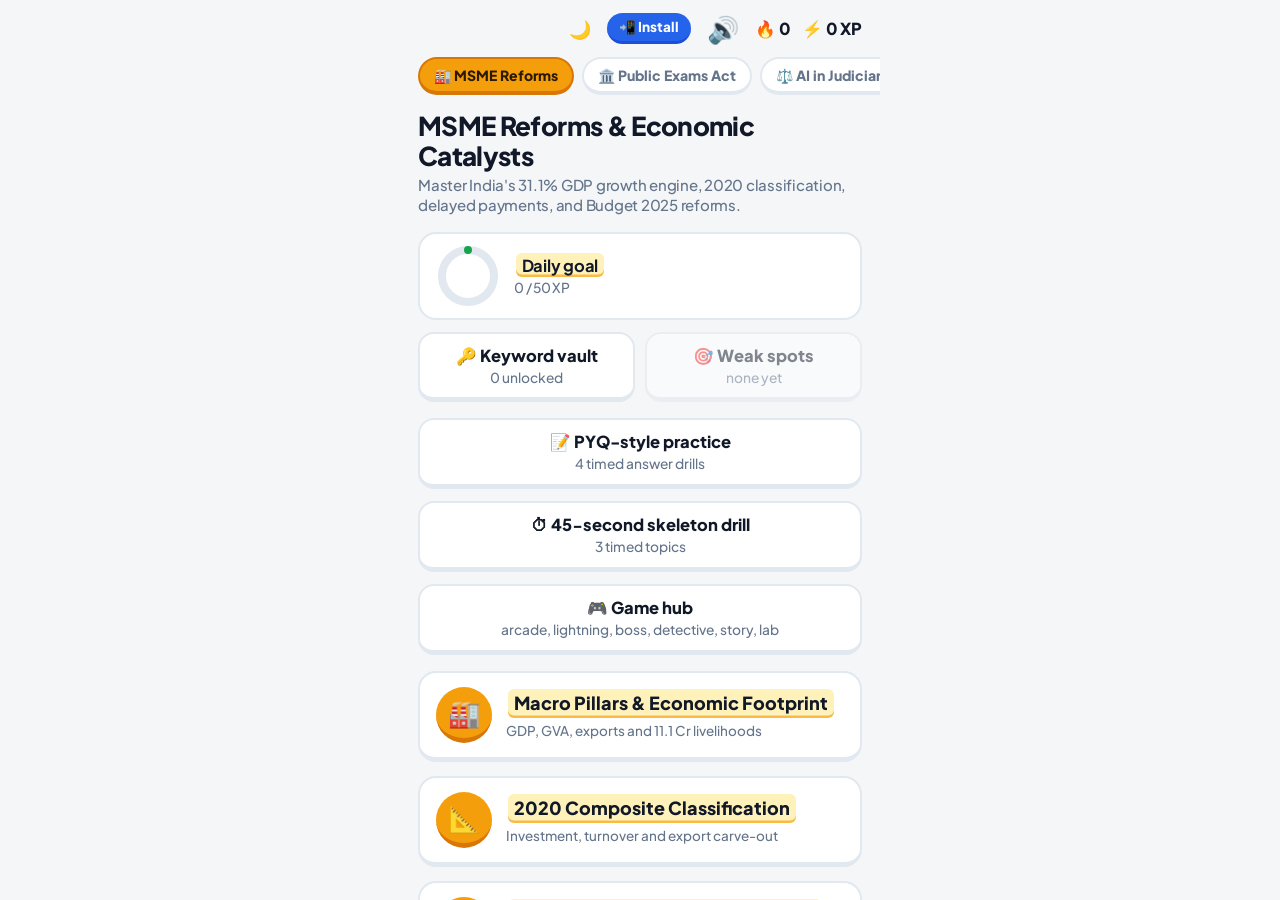
==== mobile/index.html @ 1665fab9 "feat: integrate Infrastructure Delivery (Gati-Shakti) and Welfare Delivery (DBT/JAM) into CAVA engin" ====
<!DOCTYPE html>
<html lang="en"><head><meta charset="utf-8">
<meta name="viewport" content="width=device-width, initial-scale=1, viewport-fit=cover">
<title>Cortex CAVA: Learn from Scratch</title>
<link rel="manifest" href="manifest.json">
<meta name="mobile-web-app-capable" content="yes">
<meta name="apple-mobile-web-app-capable" content="yes">
<meta name="apple-mobile-web-app-status-bar-style" content="black-translucent">
<meta name="theme-color" content="#14a273">
<link rel="icon" type="image/png" sizes="192x192" href="icons/icon-192.png">
<link rel="icon" type="image/png" sizes="32x32" href="icons/favicon-32.png">
<link rel="apple-touch-icon" href="icons/apple-touch-icon.png">
<link rel="preconnect" href="https://fonts.googleapis.com">
<link rel="preconnect" href="https://fonts.gstatic.com" crossorigin>
<link href="https://fonts.googleapis.com/css2?family=Plus+Jakarta+Sans:wght@400;500;600;700;800&family=Inter:wght@400;500;600;700;800&display=swap" rel="stylesheet">
<style>
:root{--bg:#f4f6f8;--card:#ffffff;--card-sub:#f8fafc;--ink:#111827;--mut:#64748b;--line:#e2e8f0;--acc:#f59e0b;--accd:#d97706;--ok:#16a34a;--okbg:#dcfce7;--no:#dc2626;--nobg:#fee2e2;--sel:#eff6ff;--selb:#2563eb;--chip:#f1f5f9;--hl-bg:rgba(254,215,64,0.36);--hl-line:rgba(245,158,11,0.65);box-sizing:border-box;padding-top:env(safe-area-inset-top,0px);padding-bottom:env(safe-area-inset-bottom,0px)}
@media(prefers-color-scheme:dark){:root:not([data-theme="light"]){--bg:#000000;--card:#141519;--card-sub:#1c1d24;--ink:#f6f7f9;--mut:#94a3b8;--line:#262833;--acc:#f59e0b;--accd:#d97706;--ok:#22c55e;--okbg:#062e1a;--no:#ef4444;--nobg:#381216;--sel:#1e293b;--selb:#3b82f6;--chip:#1c1d24;--hl-bg:rgba(245,158,11,0.26);--hl-line:rgba(245,158,11,0.7)}}
:root[data-theme="dark"]{--bg:#000000;--card:#141519;--card-sub:#1c1d24;--ink:#f6f7f9;--mut:#94a3b8;--line:#262833;--acc:#f59e0b;--accd:#d97706;--ok:#22c55e;--okbg:#062e1a;--no:#ef4444;--nobg:#381216;--sel:#1e293b;--selb:#3b82f6;--chip:#1c1d24;--hl-bg:rgba(245,158,11,0.26);--hl-line:rgba(245,158,11,0.7)}
*{box-sizing:border-box;-webkit-tap-highlight-color:transparent}
html,body{height:100%;margin:0}
body{background:var(--bg);color:var(--ink);font-family:"SamsungOne","Samsung One","Plus Jakarta Sans","Inter",-apple-system,BlinkMacSystemFont,"Segoe UI",Roboto,"Helvetica Neue",Arial,sans-serif;font-weight:500;font-size:16.5px;line-height:1.45;letter-spacing:-0.015em;-webkit-font-smoothing:antialiased;-moz-osx-font-smoothing:grayscale;text-rendering:optimizeLegibility;display:flex;justify-content:center}
h1,h2,h3{letter-spacing:-0.025em;font-weight:800}
#app{width:100%;max-width:480px;height:100%;display:flex;flex-direction:column;position:relative;overflow:hidden}
.top{display:flex;gap:12px;justify-content:flex-end;padding:12px 18px 6px;font-weight:800;align-items:center}
.install-pill{background:#2563eb;color:#fff;border:0;border-bottom:3px solid #1d4ed8;border-radius:999px;padding:4px 12px;font:inherit;font-size:13.5px;font-weight:800;cursor:pointer;display:inline-flex;align-items:center;gap:4px}
.install-pill:active{transform:translateY(1px);border-bottom-width:2px}
.modal-overlay{position:fixed;inset:0;background:rgba(0,0,0,.65);display:flex;align-items:flex-end;justify-content:center;z-index:1000;animation:pop .2s ease-out}
.modal-sheet{background:var(--card);border-top-left-radius:24px;border-top-right-radius:24px;width:100%;max-width:480px;padding:24px 20px calc(24px + env(safe-area-inset-bottom,0px));box-shadow:0 -8px 30px rgba(0,0,0,.3)}
.modal-sheet h2{font-size:22px;margin:0 0 6px;font-weight:800}
.modal-sheet p{color:var(--mut);font-size:15px;line-height:1.4;margin:0 0 16px}
.modal-steps{display:flex;flex-direction:column;gap:10px;margin-bottom:20px}
.modal-step{display:flex;gap:12px;align-items:center;background:var(--bg);border:1.5px solid var(--line);border-radius:14px;padding:10px 14px;font-size:15px;font-weight:700}
.modal-step span.num{width:26px;height:26px;background:var(--acc);color:#2a1a00;border-radius:50%;display:grid;place-items:center;font-size:14px;font-weight:800;flex:none}
.topics{display:flex;gap:8px;overflow-x:auto;padding:6px 18px 12px;scrollbar-width:none;-webkit-overflow-scrolling:touch}
.topics::-webkit-scrollbar{display:none}
.topic-btn{background:var(--card);border:2px solid var(--line);border-bottom-width:4px;border-radius:999px;padding:6px 14px;font:inherit;font-size:14px;font-weight:800;color:var(--mut);cursor:pointer;white-space:nowrap;flex:none}
.topic-btn:active{transform:translateY(2px);border-bottom-width:2px}
.topic-btn.active{background:var(--acc);color:#2a1a00;border-color:var(--accd)}
.home{flex:1;overflow-y:auto;padding:0 18px 24px}
h1{font-size:26px;line-height:1.15;margin:4px 0 4px;font-weight:800}
.sub{color:var(--mut);margin:0 0 16px;font-size:15px;line-height:1.35}
.path{display:flex;flex-direction:column;gap:14px}
.lesson{background:var(--card);border:2px solid var(--line);border-bottom-width:5px;border-radius:18px;padding:14px 16px;display:flex;gap:14px;align-items:center;text-align:left;font:inherit;color:inherit;width:100%;cursor:pointer}
.lesson:active{transform:translateY(2px);border-bottom-width:3px}
.lesson.lock{opacity:.5}
.badge{width:56px;height:56px;border-radius:50%;background:var(--acc);display:grid;place-items:center;font-size:26px;border-bottom:5px solid var(--accd);flex:none}
.lesson.done .badge{background:var(--ok);border-color:#0d7753;color:#fff}
.lesson b{font-size:18px;font-weight:800;display:block}
.lesson small{color:var(--mut);font-size:13.5px}
.qhead{display:flex;align-items:center;gap:12px;padding:12px 16px}
.x{background:none;border:0;font-size:26px;color:var(--mut);cursor:pointer;padding:0 4px;font-family:inherit}
.bar{flex:1;height:14px;background:var(--line);border-radius:9px;overflow:hidden}
.bar i{display:block;height:100%;width:0;background:var(--ok);border-radius:9px;transition:width .35s}
.hearts{font-weight:800;color:var(--no)}
.body{flex:1;overflow-y:auto;padding:8px 18px 190px}
.kind{color:var(--accd);font-weight:800;font-size:15px;margin:0 0 4px}
.q{font-size:21px;line-height:1.25;font-weight:800;margin:0 0 14px}
.fact{background:var(--card);border:2px solid var(--line);border-radius:16px;padding:6px 16px;margin-bottom:14px}
.fact p{margin:10px 0;line-height:1.35}
.chips{display:flex;flex-wrap:wrap;gap:8px}
.chip{background:var(--chip);border-radius:20px;padding:3px 12px;font-weight:700;font-size:14.5px}
.note{margin:14px 0 0;color:var(--mut);font-size:15px}
.opt{display:block;width:100%;text-align:left;background:var(--card);border:2px solid var(--line);border-bottom-width:5px;border-radius:14px;padding:12px 14px;margin-bottom:10px;font:inherit;color:inherit;cursor:pointer}
.opt.sel{background:var(--sel);border-color:var(--selb)}
.opt.gone{opacity:.25;pointer-events:none}
.opt.bad{animation:sh .35s;border-color:var(--no);background:var(--nobg)}
.opt:disabled{cursor:default}
.opt.fl{display:inline-block;width:auto;margin:4px 6px 4px 0}
@keyframes sh{25%{transform:translateX(-6px)}75%{transform:translateX(6px)}}
.cols{display:grid;grid-template-columns:1fr 1fr;gap:10px}
.cols .opt{font-size:14.5px;margin:0 0 10px;padding:10px}
.slots{min-height:64px;border-bottom:2px solid var(--line);display:flex;flex-direction:column;gap:8px;margin-bottom:16px;padding-bottom:10px}
.slots.w{flex-direction:row;flex-wrap:wrap}
.slots .opt{margin:0;padding:9px 12px;font-size:15.5px}
.ph{color:var(--mut);padding:8px 2px}
.flip{background:var(--card);border:2px dashed var(--selb);border-radius:16px;padding:18px;min-height:130px;cursor:pointer;font-size:17.5px;line-height:1.4}
.flip em{color:var(--mut);font-style:normal}
input[type="range"]{accent-color:var(--acc);margin:16px 0;height:8px;cursor:pointer}
.foot{position:absolute;left:0;right:0;bottom:0;padding:14px 18px calc(18px + env(safe-area-inset-bottom,0px));border-top:2px solid var(--line);background:var(--bg)}
.foot.ok{background:var(--okbg);border-color:transparent}.foot.no{background:var(--nobg);border-color:transparent}
.foot h3{margin:0 0 4px;font-size:21px;font-weight:800}
.foot.ok h3{color:var(--ok)}.foot.no h3{color:var(--no)}
.foot p{margin:0 0 12px;font-size:15.5px;line-height:1.3}
.btn{display:block;width:100%;border:0;border-bottom:5px solid var(--accd);background:var(--acc);color:#2a1a00;font:inherit;font-weight:800;font-size:18px;border-radius:14px;padding:11px;cursor:pointer}
.btn:active{transform:translateY(2px);border-bottom-width:3px}
.btn:disabled{background:var(--line);border-color:var(--mut);color:var(--mut);cursor:default}
.foot.ok .btn{background:var(--ok);border-color:#0d7753;color:#fff}.foot.no .btn{background:var(--no);border-color:#a82a2f;color:#fff}
.two{display:grid;grid-template-columns:1fr 1fr;gap:10px}
.end{flex:1;display:flex;flex-direction:column;align-items:center;justify-content:center;text-align:center;padding:24px;gap:6px}
.end .big{font-size:76px;line-height:1}
.stats{display:flex;gap:12px;margin:16px 0 28px}
.stat{border:2px solid var(--line);border-radius:14px;padding:10px 18px;background:var(--card);font-weight:800}
.stat small{display:block;color:var(--mut);font-weight:500}
.end .btn{max-width:320px}
.goal{display:flex;gap:14px;align-items:center;background:var(--card);border:2px solid var(--line);border-radius:18px;padding:10px 16px;margin-bottom:12px}
.goal small{display:block;color:var(--mut)}
.home .two{margin-bottom:16px}
.mb{background:var(--card);border:2px solid var(--line);border-bottom-width:5px;border-radius:16px;padding:10px;font:inherit;color:inherit;font-weight:800;cursor:pointer;text-align:center}
.mb:active{transform:translateY(2px);border-bottom-width:3px}
.mb small{display:block;color:var(--mut);font-weight:500}
.dg{background:var(--card);border:2px solid var(--line);border-radius:16px;padding:8px;margin-top:6px}
.tmr{font-weight:800;color:var(--accd);margin:12px 0 0;text-align:center}
.skn{font-size:84px;font-weight:800;text-align:center;line-height:1;margin:18px 0 14px;color:var(--accd)}
.skt .sub{text-align:center;margin-top:14px}
.cf{position:absolute;top:-20px;width:10px;height:14px;border-radius:2px;pointer-events:none;animation:fall 2.2s ease-in forwards}
@keyframes fall{to{transform:translateY(105vh) rotate(720deg)}}
.hero{display:flex;gap:14px;align-items:center;background:linear-gradient(135deg,var(--h),color-mix(in srgb,var(--h) 55%,#000));color:#fff;border-radius:20px;padding:16px;margin-bottom:14px;border-bottom:5px solid color-mix(in srgb,var(--h) 60%,#000)}
.hero .ico{font-size:44px;background:rgba(255,255,255,.2);border-radius:16px;width:68px;height:68px;display:grid;place-items:center;flex:none}
.hero small{opacity:.9;font-weight:700}
.hero h2{margin:0;font-size:23px;line-height:1.15;font-weight:800}
.tile{display:flex;gap:10px;background:var(--card);border:2px solid var(--line);border-left:6px solid var(--h);border-radius:14px;padding:4px 14px 4px 12px;margin-bottom:10px}
.tile p{margin:8px 0;line-height:1.4}
.tile .dot{color:var(--h);margin-top:9px;flex:none}
b,strong,.tile b,.fact b,p b{font-weight:700;color:inherit;background:var(--hl-bg);padding:1.5px 6px;margin:0 1.5px;border-radius:6px;-webkit-box-decoration-break:clone;box-decoration-break:clone;display:inline;box-shadow:inset 0 -2.5px 0 0 var(--hl-line)}
.pop{animation:pop .35s ease-out}
@keyframes pop{from{opacity:0;transform:translateY(14px) scale(.97)}to{opacity:1;transform:none}}
.kw{font-weight:800;margin:16px 0 8px;color:var(--mut)}
.chips .chip{background:var(--h);color:#fff;animation:pop .4s ease-out}
.bub{display:flex;gap:10px;align-items:flex-start;margin-top:14px}
.bub span{font-size:34px}
.bub p{margin:0;background:var(--card);border:2px solid var(--line);border-radius:16px 16px 16px 4px;padding:8px 12px;font-size:15px}
button:focus-visible{outline:3px solid var(--selb);outline-offset:2px}
@media(prefers-reduced-motion:reduce){*{animation:none!important;transition:none!important}}
.blk-arena{display:flex;flex-direction:column;flex:1;min-height:360px;position:relative;justify-content:space-between;padding:10px 0}
.blk-track{flex:1;display:flex;flex-direction:column;align-items:center;justify-content:center;position:relative;min-height:190px;background:var(--card-sub);border:2px dashed var(--line);border-radius:20px;padding:16px;margin-bottom:12px;overflow:hidden}
.blk-card{background:var(--card);border:2.5px solid var(--selb);border-radius:18px;padding:16px 18px;width:100%;max-width:380px;text-align:center;box-shadow:0 8px 24px rgba(0,0,0,.12);animation:blkDrop 6s linear forwards}
@keyframes blkDrop{0%{transform:translateY(-10px);opacity:.95}100%{transform:translateY(10px);opacity:1}}
.blk-card.catch{transform:scale(0.85);opacity:0;transition:all .25s ease-in}
.blk-term{font-size:19px;font-weight:800;color:var(--ink);margin:0 0 6px;line-height:1.25}
.blk-sub{font-size:13px;color:var(--mut);font-weight:600;margin:0 0 10px}
.blk-timer{height:6px;width:100%;background:var(--line);border-radius:6px;overflow:hidden}
.blk-timer i{display:block;height:100%;background:var(--acc);transition:width .2s linear}
.blk-targets{display:grid;grid-template-columns:1fr 1fr 1fr;gap:8px}
.blk-bin{background:var(--card);border:2px solid var(--line);border-bottom-width:5px;border-radius:16px;padding:12px 6px;font:inherit;cursor:pointer;display:flex;flex-direction:column;align-items:center;text-align:center;gap:4px;transition:all .15s}
.blk-bin:active{transform:translateY(2px);border-bottom-width:3px}
.blk-bin.b0{border-color:rgba(239,68,68,.35)}.blk-bin.b0 .b-ico{color:#ef4444}
.blk-bin.b1{border-color:rgba(34,197,94,.35)}.blk-bin.b1 .b-ico{color:#16a34a}
.blk-bin.b2{border-color:rgba(59,130,246,.35)}.blk-bin.b2 .b-ico{color:#2563eb}
.blk-bin.b-ok{border-color:var(--ok)!important;background:var(--okbg)!important}
.blk-bin.b-no{border-color:var(--no)!important;background:var(--nobg)!important;animation:sh .35s}
.blk-bin b{font-size:13.5px;font-weight:800;line-height:1.15;color:var(--ink)}
.blk-bin small{font-size:11px;color:var(--mut);font-weight:700}
.blk-toast{background:var(--card);border:2px solid var(--line);border-radius:14px;padding:10px 14px;font-size:14px;line-height:1.35;margin-top:10px;animation:pop .25s ease-out}
.blk-toast.ok{border-color:var(--ok);background:var(--okbg)}
.blk-toast.no{border-color:var(--no);background:var(--nobg)}
</style></head><body><div id="app"></div>
<script>
var DATA = {"msme": {"id": "msme", "title": "MSME Reforms & Economic Catalysts", "badge": "🏭", "sub": "Master India's 31.1% GDP growth engine, 2020 classification, delayed payments, and Budget 2025 reforms.", "hue": ["#0f8a62", "#2f63d6", "#7442d6", "#b8760a", "#d23a40", "#0b8a9a", "#d9570c"], "ico": [["🏭", "📊", "🎯"], ["📐", "⚙️", "🌍"], ["📉", "🏢", "🇩🇪"], ["⏳", "📜", "⚖️"], ["💳", "📱", "🏦"], ["🚀", "🔨", "📦"], ["🎯", "🗺️", "🏆"]], "lessons": [{"n": "Macro Pillars & Economic Footprint", "e": "🏭", "d": "GDP, GVA, exports and 11.1 Cr livelihoods", "c": [{"t": "The Giant in Plain Sight", "b": ["India's MSME sector is the second largest employer after agriculture, sustaining <b>over 11.1 Crore jobs</b> across <b>6.33 Crore enterprises</b>.", "Macro footprint: <b>31.1% of India's GDP</b>, <b>35.4% of Manufacturing GVA</b>, and <b>48.6% of Total Merchandise Exports</b>.", "Over <b>51.2% of MSMEs are in rural areas</b>, promoting equitable regional growth and reducing distress migration."], "k": ["31.1% GDP Share", "48.6% Merchandise Exports", "11.1 Crore Jobs", "Rural Democratization"], "n": "Low capital investment per job created makes MSMEs vital for India's demographic dividend."}, {"t": "Constitutional & Policy Canvas", "b": ["Rooted in <b>Directive Principles: Article 39(b) and 39(c)</b> to prevent concentration of wealth and ensure equitable resource distribution.", "Key pillar for realizing a <b>$5 Trillion economy</b> and achieving the vision of <b>Viksit Bharat 2047</b>.", "High representation of vulnerable social groups: significant ownership by SC, ST, and women entrepreneurs."], "k": ["Article 39(b) & 39(c)", "Inclusive Growth", "Viksit Bharat 2047"], "n": "Exam angle: GS-3 (Mobilization of Resources, Employment, Industrial Policy)."}], "q": [{"k": "mc", "q": "What proportion of India's total merchandise exports is contributed by MSMEs?", "o": ["About 15%", "About 25%", "About 48.6%", "Over 75%"], "a": 2, "e": "MSMEs account for ~48.6% of India's total merchandise exports across textiles, engineering, and leather."}, {"k": "tf", "q": "More than 50% of MSME units in India are located in rural areas.", "a": 0, "e": "True. 51.2% of MSMEs are based in rural India, serving as a vital engine for decentralized growth."}, {"k": "multi", "q": "Tap all verified macroeconomic benchmarks of India's MSME sector.", "o": ["31.1% of India's GDP", "35.4% of Manufacturing GVA", "11.1 Crore jobs sustained", "90% of central corporate tax"], "a": [0, 1, 2], "e": "31.1% GDP, 35.4% Manufacturing GVA, and 11.1 Cr jobs are verified government benchmarks."}, {"k": "match", "q": "Match the macroeconomic metric to its official benchmark.", "p": [["GDP Contribution", "31.1% of GDP"], ["Manufacturing GVA", "35.4% share"], ["Merchandise Exports", "48.6% of total"], ["Employment Footprint", "11.1 Crore jobs"]], "e": "Memorize these four data points for your GS-3 introduction paragraphs!"}, {"k": "flag", "q": "Tap the red flag: the one false part of this statement.", "o": ["MSMEs contribute 31.1% of India’s GDP,", "pay 90% of central corporate tax,", "and sustain 11.1 Crore livelihoods across India."], "a": 1, "e": "MSMEs do NOT pay 90% of corporate tax; corporate tax is dominated by large conglomerates."}, {"k": "order", "inl": 1, "q": "Build the sentence: tap words in order.", "o": ["MSMEs", "power", "nearly", "half", "of", "India’s", "merchandise", "exports"], "e": "MSMEs power nearly half of India’s merchandise exports."}]}, {"n": "2020 Composite Classification", "e": "📐", "d": "Investment, turnover and export carve-out", "c": [{"t": "The 2020 Paradigm Shift", "b": ["Under the <b>Atmanirbhar Bharat package (July 2020)</b>, the government scrapped the old 2006 bifurcation between manufacturing and service units.", "Introduced a <b>composite criteria</b> combining both <b>Plant & Machinery Investment</b> and <b>Annual Turnover</b>.", "Both conditions must be satisfied. Crossing either limit moves the enterprise into the higher bracket."], "k": ["Composite Criteria", "Unified Classification", "Atmanirbhar Bharat"], "n": "Replaced the archaic 2006 manufacturing vs services equipment division."}, {"t": "The 1/5, 10/50, 50/250 Rule", "b": ["<b>Micro:</b> Investment up to <b>₹1 Crore</b> AND Turnover up to <b>₹5 Crore</b> (1:5 ratio).", "<b>Small:</b> Investment up to <b>₹10 Crore</b> AND Turnover up to <b>₹50 Crore</b> (10:50 ratio).", "<b>Medium:</b> Investment up to <b>₹50 Crore</b> AND Turnover up to <b>₹250 Crore</b> (50:250 ratio).", "Notice the constant <b>5x turnover multiplier</b> across all three tiers!"], "k": ["Micro (1 Cr / 5 Cr)", "Small (10 Cr / 50 Cr)", "Medium (50 Cr / 250 Cr)", "5x Multiplier"], "n": "Easy mnemonic: 1 -> 10 -> 50 for Investment, multiply by 5 for Turnover!"}, {"t": "Export Turnover Exclusion", "b": ["A landmark reform: <b>Export turnover is completely EXCLUDED</b> from calculating the turnover ceiling!", "Why? To prevent growing firms from fearing that exporting more will cost them their MSME priority sector status.", "An enterprise can export ₹500 Cr and still remain a 'Small' enterprise as long as domestic turnover is under ₹50 Cr."], "k": ["Export Carve-out", "Global Scale", "Incentive Compatibility"], "n": "Removes the export penalty and directly supports Atmanirbhar Bharat export competitiveness."}], "q": [{"k": "mc", "q": "What are the ceiling limits for a 'Small' enterprise under the 2020 classification?", "o": ["Inv ₹1 Cr / TO ₹5 Cr", "Inv ₹10 Cr / TO ₹50 Cr", "Inv ₹50 Cr / TO ₹250 Cr", "Inv ₹25 Cr / TO ₹100 Cr"], "a": 1, "e": "Small enterprise: Investment up to ₹10 Crore AND Turnover up to ₹50 Crore."}, {"k": "tf", "q": "Export turnover is included when determining whether an enterprise crosses the MSME turnover threshold.", "a": 1, "e": "False. Export turnover is explicitly excluded to encourage MSMEs to export aggressively without losing benefits."}, {"k": "order", "q": "Arrange the 2020 MSME tiers in ascending order of investment ceilings.", "o": ["Micro (₹1 Crore)", "Small (₹10 Crore)", "Medium (₹50 Crore)"], "e": "Micro (₹1 Cr) → Small (₹10 Cr) → Medium (₹50 Cr)."}, {"k": "match", "q": "Match the MSME tier to its maximum investment limit.", "p": [["Micro Enterprise", "Up to ₹1 Crore"], ["Small Enterprise", "Up to ₹10 Crore"], ["Medium Enterprise", "Up to ₹50 Crore"], ["Turnover Multiplier", "5x Investment"]], "e": "Clean 1:5, 10:50, 50:250 mathematical formula."}, {"k": "year", "q": "Slide to the year the composite MSME classification (Investment + Turnover) was notified under Atmanirbhar Bharat.", "a": 2020, "tol": 0, "min": 2005, "max": 2025, "e": "July 2020."}, {"k": "sort", "q": "Sort by enterprise ceiling: Micro, Small, or Medium?", "b": ["Micro", "Small", "Medium"], "it": [["₹1 Cr Invest / ₹5 Cr Turnover", 0], ["₹10 Cr Invest / ₹50 Cr Turnover", 1], ["₹50 Cr Invest / ₹250 Cr Turnover", 2]], "e": "Micro = 1/5; Small = 10/50; Medium = 50/250. Export turnover is excluded!"}]}, {"n": "The Dwarfism Paradox", "e": "📉", "d": "Why Indian firms stay micro vs German Mittelstand", "c": [{"t": "The Missing Middle & Dwarfism", "b": ["Economic Survey highlights a severe structural deformity: <b>over 99.4% of enterprises in India remain Micro</b>!", "Only <b>0.52% are Small</b>, and an infinitesimal <b>0.08% are Medium</b>.", "Instead of an upright pyramid or healthy cylinder, India has an <b>inverted mushroom</b>: vast dwarfs and giant conglomerates, with a missing middle."], "k": ["Dwarfism Paradox", "Missing Middle", "99.4% Micro Share"], "n": "Economic Survey distinguishes between 'infants' (young firms that grow) and 'dwarfs' (old firms that deliberately stay small)."}, {"t": "The Regulatory Cliff", "b": ["Why don't Indian firms grow? Because crossing the micro threshold triggers a <b>regulatory cliff</b>.", "Firms fear losing priority sector lending, tax breaks, and flexible labor compliance exemptions.", "Capital and labor become locked in low-productivity dwarf units, preventing <b>Schumpeterian 'Creative Destruction'</b>."], "k": ["Regulatory Cliff", "Perverse Incentives", "Creative Destruction"], "n": "Subsidies tied to remaining small perversely incentivize staying small."}, {"t": "The German 'Mittelstand' Benchmark", "b": ["Germany's economic miracle rests on its <b>Mittelstand</b>: highly innovative, agile medium-sized manufacturing champions.", "Features: <b>Scale-neutral incentives</b> (subsidies don't vanish upon growth), <b>dual vocational training</b>, and long-term bank capital.", "India must transition from protecting dwarfs to empowering Mittelstand-style global scale."], "k": ["German Mittelstand", "Scale-Neutrality", "Hidden Champions"], "n": "A classic international case study to quote in your GS-3 conclusion."}], "q": [{"k": "mc", "q": "What percentage of enterprises in India's MSME sector are micro units?", "o": ["Around 50%", "Around 75%", "Over 99.4%", "Exactly 33%"], "a": 2, "e": "Over 99.4% of all MSMEs in India are micro enterprises, showcasing extreme dwarfism."}, {"k": "tf", "q": "Economic Survey describes 'dwarfs' as young startup firms that need temporary policy protection to grow.", "a": 1, "e": "False. Young firms are 'infants'. 'Dwarfs' are older firms that intentionally stay small to exploit policy exemptions."}, {"k": "multi", "q": "Tap the core root causes of MSME dwarfism in India.", "o": ["Regulatory cliff upon scaling up", "Loss of priority sector lending and fiscal exemptions", "Excessive supply of equity capital", "Distortionary size-based incentives"], "a": [0, 1, 3], "e": "Size-based incentives, regulatory cliffs, and fear of losing exemptions trap firms in dwarfism."}, {"k": "match", "q": "Match the economic concept to its definition.", "p": [["Dwarfism", "Older firms deliberately remaining small"], ["Missing Middle", "Scarcity of medium-sized enterprises"], ["Mittelstand", "German scale-neutral medium firm model"], ["Creative Destruction", "Dynamic firms replacing obsolete ones"]], "e": "Crucial terminology for GS-3 industrial policy answers."}, {"k": "riddle", "q": "Detective: who am I? Fewer clues, more XP.", "c": ["I am an economic phenomenon documented by Chief Economic Advisor KV Subramanian.", "Firms stay deliberately small and under 100 workers to retain subsidies and avoid labor inspections.", "I prevent India from building global Mittelstand champions."], "o": ["Dwarfism syndrome", "Twin balance sheet", "Dutch disease", "Liquidity trap"], "a": 0, "e": "Dwarfism syndrome: firms stay dwarfs rather than growing into giants."}]}, {"n": "Delayed Payments & Section 43B(h)", "e": "⏳", "d": "MSMED Act Sections 15-19 & statutory teeth", "c": [{"t": "Working Capital Asphyxiation", "b": ["Delayed payments from large corporate buyers and CPSEs are the #1 cause of MSME mortality.", "Small suppliers have weak bargaining power and are forced to accept payment delays of 120-180 days.", "This triggers severe liquidity crunches, inability to service bank debt, and insolvency."], "k": ["Delayed Payments", "Working Capital Crisis", "Bargaining Asymmetry"], "n": "MSMEs are often profitable on paper but bankrupt in cash flow."}, {"t": "MSMED Act Statutory Mandate (Sections 15-19)", "b": ["<b>Section 15:</b> Buyer must pay within agreed period (maximum <b>45 days</b>; or 15 days if no agreement in writing).", "<b>Section 16:</b> Defaulting buyer must pay <b>compound interest with monthly rests at 3 TIMES the RBI Bank Rate</b>!", "<b>Section 18 & 19:</b> Micro & Small Enterprise Facilitation Councils (MSEFC). If buyer appeals, they must pre-deposit <b>75% of the award amount</b>!"], "k": ["45-day Maximum Window", "3x RBI Bank Rate Compound Interest", "MSEFC", "75% Pre-deposit"], "n": "The 75% pre-deposit under Section 19 prevents big buyers from tying small vendors in endless litigation."}, {"t": "Section 43B(h) Income Tax Act Tooth", "b": ["Introduced in <b>Finance Act 2023</b> to enforce real payment discipline on buyers.", "Rule: A buyer can only claim tax deduction for purchases from MSMEs in the year the payment is <b>actually made</b>!", "If payment is delayed beyond the 45-day window, the deduction is disallowed that financial year, sharply raising the buyer's income tax bill."], "k": ["Section 43B(h)", "Tax Disallowance", "Payment Discipline"], "n": "Provides a direct financial penalty that forces corporate CFOs to pay MSMEs on time."}], "q": [{"k": "mc", "q": "What is the maximum payment credit period permitted under Section 15 of MSMED Act when agreed in writing?", "o": ["15 days", "30 days", "45 days", "90 days"], "a": 2, "e": "Section 15 stipulates that the agreed credit period cannot exceed 45 days under any circumstances."}, {"k": "mc", "q": "What penal interest rate applies to delayed payments under Section 16 of the MSMED Act?", "o": ["Bank Rate + 2%", "Simple interest at 10%", "3 times the RBI Bank Rate (compound interest)", "No interest penalty"], "a": 2, "e": "Defaulting buyers must pay compound interest with monthly rests at 3 times the RBI Bank Rate."}, {"k": "tf", "q": "Under Section 43B(h), buyers can still claim tax deductions for delayed payments if they provide an affidavit.", "a": 1, "e": "False. Deductions are strictly disallowed for that financial year unless payment was made within the statutory 45-day limit."}, {"k": "order", "q": "Put the delayed payments enforcement process in sequence.", "o": ["Supply of goods/services completed", "45-day maximum statutory window expires", "Filing application on MSME Samadhaan portal", "MSEFC arbitral award with 3x bank rate interest", "Buyer mandatory 75% pre-deposit for appeal"], "e": "Supply → 45 days expire → Samadhaan filing → MSEFC award → 75% pre-deposit."}, {"k": "flag", "q": "Tap the red flag.", "o": ["Section 15 of MSMED Act mandates payment within 45 days,", "defaults incur compound interest at 3 times bank rate,", "and defaulting corporate buyers get instant income tax deductions."], "a": 2, "e": "Section 43B(h) DISALLOWS tax deduction to defaulting buyers until actual payment is made!"}]}, {"n": "Credit Gap & Financing Innovations", "e": "💳", "d": "UK Sinha Committee, TReDS & cash-flow lending", "c": [{"t": "The ₹30 Lakh Crore Credit Chasm", "b": ["The <b>UK Sinha Committee (RBI, 2019)</b> estimated an unmet credit gap of over <b>₹30 Lakh Crore</b> in the MSME sector.", "Over 85% of MSMEs lack access to formal bank loans due to an absence of immovable physical collateral (real estate/land).", "Traditional banking relies on asset-based mortgages rather than business cash-flows."], "k": ["UK Sinha Committee", "₹30 Lakh Crore Deficit", "Collateral Trap"], "n": "Without formal credit, MSMEs are forced into predatory informal borrowing at 30-40% interest."}, {"t": "Shift to Digital Cash-Flow Underwriting", "b": ["Public sector banks are pivoting from physical collateral to <b>digital footprint underwriting</b>.", "Assessing creditworthiness through <b>GST invoices</b>, bank statements via <b>Account Aggregators</b>, and UPI merchant turnover.", "Enables algorithm-driven collateral-free credit sanctioning in minutes rather than weeks."], "k": ["Cash-flow Lending", "Account Aggregator", "Digital Footprint"], "n": "Turns transaction data into an economic asset for the borrower."}, {"t": "TReDS: Invoice Factoring Platform", "b": ["<b>Trade Receivables Discounting System (TReDS)</b>: an RBI-regulated institutional mechanism for electronic factoring.", "MSMEs upload accepted invoices; multiple banks and NBFCs bid to discount them without recourse.", "Budget 2024-25 lowered the mandatory buyer onboarding turnover threshold to <b>₹500 Crore</b> to force CPSEs and corporates onto the platform."], "k": ["TReDS", "Factoring without Recourse", "₹500 Cr Mandate"], "n": "Converts locked accounts receivable into instant liquid working capital."}], "q": [{"k": "mc", "q": "Which RBI-appointed committee authored the comprehensive blueprint on MSME credit and structural reforms?", "o": ["Nachiket Mor Committee", "UK Sinha Committee", "Bimal Jalan Committee", "Urjit Patel Committee"], "a": 1, "e": "The UK Sinha Committee (2019) recommended the overhaul of MSME credit, TReDS expansion, and cash-flow underwriting."}, {"k": "tf", "q": "TReDS is an RBI-regulated electronic platform that enables MSMEs to discount their trade invoices through competitive financier bidding.", "a": 0, "e": "True. TReDS allows MSMEs to auction unpaid corporate invoices to financiers for upfront cash without recourse."}, {"k": "multi", "q": "Tap all instruments facilitating digital cash-flow based MSME credit.", "o": ["Account Aggregator framework", "GST invoice data analytics", "TReDS factoring platform", "Physical land registry mortgage"], "a": [0, 1, 2], "e": "Account Aggregator, GST returns, and TReDS enable cash-flow lending, replacing physical mortgages."}, {"k": "match", "q": "Match the financing tool to its key mechanism.", "p": [["UK Sinha Committee", "₹30 Lakh Crore credit gap analysis"], ["TReDS Platform", "Invoice discounting without recourse"], ["Account Aggregator", "Consent-based digital financial data sharing"], ["Cash-Flow Lending", "Credit based on GST transactions, not land"]], "e": "Core pillars of the digital credit revolution for MSMEs."}, {"k": "riddle", "q": "Detective: who am I?", "c": ["I am an institutional electronic platform regulated by RBI.", "MSMEs upload their trade receivables against corporate buyers.", "Financiers bid in reverse auctions to discount the invoices without recourse."], "o": ["TReDS", "Udyam", "GeM", "SWIFT"], "a": 0, "e": "TReDS (Trade Receivables Electronic Discounting System)."}]}, {"n": "Budget 2025-26 & Flagship Schemes", "e": "🚀", "d": "Credit guarantee, PM Vishwakarma & E-Commerce Hubs", "c": [{"t": "New Credit Guarantee Scheme (Budget 2025)", "b": ["A self-financing guarantee fund providing <b>collateral-free credit cover up to ₹100 Crore</b> per MSME for machinery & equipment purchase.", "Focuses specifically on manufacturing scale-up and technological upgradation.", "Borrowers pay an annual guarantee fee based on the diminishing loan balance."], "k": ["₹100 Cr Guarantee Fund", "Machinery Purchase", "Self-financing"], "n": "Solves the capex financing roadblock for ambitious small enterprises."}, {"t": "PM Vishwakarma Scheme (₹13,000 Crore)", "b": ["Central Sector Scheme offering end-to-end holistic lifecycle support for <b>18 traditional artisan trades</b> (carpenters, blacksmiths, potters, etc.).", "Five pillars: <b>PM Vishwakarma Certificate & ID</b>, <b>Skill training with ₹500/day stipend</b>, <b>₹15,000 modern toolkit incentive</b>.", "Collateral-free enterprise credit up to <b>₹3 Lakh</b> (₹1L tranche 1 + ₹2L tranche 2) at a concessional interest rate of <b>5%</b>!"], "k": ["PM Vishwakarma", "18 Traditional Trades", "₹15,000 Toolkit", "5% Subsidized Loans"], "n": "Protects traditional artisanal heritage while linking them to modern value chains."}, {"t": "E-Commerce Export Hubs (ECEH) & Mudra Expansion", "b": ["<b>E-Commerce Export Hubs (ECEH):</b> Public-private partnership zones providing single-window regulatory, customs, and testing clearances for cross-border e-commerce.", "<b>Mudra 'Tarun Plus':</b> Loan ceiling doubled from ₹10 Lakh to <b>₹20 Lakh</b> for entrepreneurs who have successfully repaid prior Tarun loans.", "<b>TReDS expansion:</b> Lowering buyer mandate to ₹500 Cr adds 22 CPSEs and 7,000+ private companies."], "k": ["E-Commerce Export Hubs", "Mudra Tarun Plus (₹20 Lakh)", "Cross-border Trade"], "n": "Empowers grassroots MSMEs to sell directly to consumers across the globe via digital marketplaces."}], "q": [{"k": "mc", "q": "What is the maximum credit cover provided under the Budget 2025 Credit Guarantee Scheme for machinery purchase?", "o": ["₹10 Crore", "₹25 Crore", "₹50 Crore", "₹100 Crore"], "a": 3, "e": "Budget 2024-25 introduced a guarantee fund facilitating collateral-free term loans up to ₹100 Crore."}, {"k": "mc", "q": "How many traditional artisan trades are supported under the PM Vishwakarma Scheme?", "o": ["10 trades", "12 trades", "18 trades", "25 trades"], "a": 2, "e": "The scheme covers 18 traditional family-based trades including carpenters, blacksmiths, goldsmiths, and sculptors."}, {"k": "tf", "q": "The Mudra 'Tarun Plus' ceiling was doubled to ₹20 Lakh in the Union Budget.", "a": 0, "e": "True. The limit was raised to ₹20 Lakh for entrepreneurs who have successfully repaid earlier Tarun loans."}, {"k": "multi", "q": "Tap all key pillars of the PM Vishwakarma Scheme.", "o": ["PM Vishwakarma Certificate & ID card", "₹15,000 grant for modern toolkits", "Collateral-free credit up to ₹3 Lakh at 5% interest", "Mandatory nationalization of private workshops"], "a": [0, 1, 2], "e": "Certification, toolkit grant of ₹15,000, and subsidized loans at 5% form the scheme's core."}]}, {"n": "Mains Answer Mastery Toolkit", "e": "🎯", "d": "Keywords, 5-point skeleton & conclusion", "c": [{"t": "High-Yield Keywords to Drop", "b": ["<b>Macro & Structure:</b> 31.1% GDP, 48.6% merchandise exports, 11.1 crore livelihoods, rural democratization.", "<b>Diagnostic Terminology:</b> Dwarfism paradox, regulatory cliff, missing middle, Schumpeterian creative destruction, working capital asphyxiation.", "<b>Policy & Reform Solutions:</b> German Mittelstand model, scale-neutral incentives, Section 43B(h) statutory discipline, TReDS invoice factoring, E-Commerce Export Hubs (ECEH)."], "k": ["Use 4 to 5 per Mains answer!"], "n": "Examiners scan for specific diagnostic vocabulary rather than generic essays."}, {"t": "Mains 5-Stage Answer Skeleton", "b": ["<b>1. Introduction:</b> Macro triad (31.1% GDP, 35.4% GVA, 48.6% exports) + Article 39(b)/(c) constitutional link.", "<b>2. Structural Significance:</b> Low capital cost per job, rural balance, export dynamo.", "<b>3. Core Bottlenecks:</b> Dwarfism (99.4% micro), ₹30L Cr credit gap (UK Sinha), delayed payments.", "<b>4. Recent Policy Push:</b> 2020 composite criteria, Budget 2025 ₹100 Cr guarantee, Sec 43B(h), PM Vishwakarma.", "<b>5. Way Forward & Conclusion:</b> Transition from dwarfs to German Mittelstand; engine for $5T economy and Viksit Bharat 2047."], "k": ["Intro → Significance → Bottlenecks → Policy → Mittelstand Conclusion"], "n": "Structure your answers with subheadings, data, and visual flowcharts for top marks."}], "q": [{"k": "order", "q": "Order the optimal Mains answer structure for an MSME question.", "o": ["Intro: 31.1% GDP, 48.6% exports, 11.1 Cr jobs", "Structural Significance & Employment Democratization", "Core Bottlenecks: Dwarfism, Credit Gap, Delayed Payments", "Government Initiatives: Sec 43B(h), Budget 2025, Vishwakarma", "Conclusion: German Mittelstand for Viksit Bharat 2047"], "e": "Macro Data → Significance → Crisis/Bottlenecks → Policy Interventions → Global Benchmark Conclusion."}, {"k": "mc", "q": "Which international manufacturing model is widely recommended for India to overcome the 'missing middle'?", "o": ["South Korean Chaebols", "German Mittelstand", "American Wall Street", "Japanese Keiretsu monopolies"], "a": 1, "e": "The German Mittelstand model is praised for its scale-neutral policies, vocational training, and resilient medium enterprises."}, {"k": "multi", "q": "Tap the indispensable Mains keywords for MSME answers.", "o": ["Dwarfism paradox", "Section 43B(h)", "German Mittelstand", "Agrarian collectivization"], "a": [0, 1, 2], "e": "Dwarfism, Section 43B(h), and Mittelstand are top-scoring keywords."}, {"k": "flip", "q": "Draft a 2-line intro for 'MSMEs: From Regulatory Dwarfs to Viksit Bharat Engines'.", "r": "Sustaining 31.1% of India's GDP, 48.6% of merchandise exports, and over 11.1 crore livelihoods, MSMEs constitute the bedrock of India's economic architecture. Transitioning them from protected dwarfs into globally competitive, Mittelstand-style champions is the paramount prerequisite for a $5 Trillion economy."}]}], "pyq": [{"k": "flip", "q": "UPSC Mains 2023 (GS-3): Faster economic growth requires increased share of the manufacturing sector in GDP, particularly MSMEs. Comment on the present policies of the Government in this regard. (150 words)", "r": "<b>Context:</b> Manufacturing share remains stagnant at ~16-17% of GDP against the 25% National Manufacturing Policy target. MSMEs are crucial (31.1% GDP, 35.4% Mfg GVA, 48.6% exports, 11.1 Cr jobs).<br><b>Key Policy Interventions:</b><br>1. <b>2020 Composite Criteria:</b> Eliminated the 'fear of growing' by combining investment + turnover and excluding export turnover from ceilings.<br>2. <b>Liquidity & Capital:</b> ₹100 Cr collateral-free credit guarantee (Budget 2024-25), Mudra Tarun Plus doubled to ₹20L, TReDS invoice discounting.<br>3. <b>Fiscal Discipline:</b> Section 43B(h) disallows tax deductions for delayed buyer payments beyond 45 days.<br>4. <b>Artisan Inclusion:</b> PM Vishwakarma (₹13,000 Cr) providing ₹15k toolkits and 5% collateral-free loans to 18 traditional crafts.<br><b>Way Forward:</b> Emulate the German Mittelstand cluster model with scale-neutral incentives and dedicated E-Commerce Export Hubs (ECEH)."}, {"k": "flip", "q": "UPSC Mains 2022 (GS-3): What are the key bottlenecks faced by MSMEs in India? How can institutional credit flows and e-commerce platforms help overcome the problem of dwarfism? (250 words)", "r": "<b>Dwarfism Paradox:</b> Over 99.4% of Indian enterprises remain micro units, with only 0.08% reaching medium size (inverted mushroom structure).<br><b>Core Bottlenecks:</b><br>1. <b>₹30 Lakh Crore Credit Deficit:</b> UK Sinha Committee highlighted that traditional banks demand immovable asset collateral.<br>2. <b>Working Capital Asphyxiation:</b> Unpaid invoices average 90-180 days, locking liquidity.<br>3. <b>Regulatory Cliff:</b> Labor laws and compliance thresholds penalize units for hiring or expanding.<br><b>Catalytic Role of Credit & Tech:</b><br>1. <b>Digital Cash-flow Lending:</b> GST invoicing data + Account Aggregator framework enable collateral-free underwriting based on transactions.<br>2. <b>TReDS Factoring:</b> Converts unpaid supplier invoices into instant cash without buyer recourse.<br>3. <b>E-Commerce & ONDC:</b> Eliminates predatory middlemen, providing direct pan-India and global export access (ECEH).<br><b>Conclusion:</b> Transforming dwarfs into Mittelstand champions is essential for a $5 Trillion economy."}, {"k": "flip", "q": "UPSC Mains 2020 (GS-3): Explain the rationale behind the revised definition of MSMEs introduced in 2020. How will the composite criteria of investment and turnover help in eliminating the 'fear of growing'? (150 words)", "r": "<b>Rationale of 2020 Revision:</b><br>1. <b>End of Artificial Bifurcation:</b> Merged Manufacturing and Services into a single unified threshold.<br>2. <b>Composite Criteria:</b> Formulated dual thresholds (Micro: ₹1Cr/₹5Cr; Small: ₹10Cr/₹50Cr; Medium: ₹50Cr/₹250Cr).<br>3. <b>Export Turnover Carve-Out:</b> Exports are strictly excluded from turnover calculation.<br><b>Eliminating the 'Fear of Growing':</b><br>Under the old 2006 Act, firms intentionally split into multiple micro shell entities or throttled output to preserve Priority Sector Lending (PSL) and public procurement benefits. The revised criteria allows units to upgrade machinery and aggressively export without forfeiting MSME concessions, fostering genuine economies of scale."}, {"k": "flip", "q": "UPSC Mains 2024 (GS-3): Working capital constraints and delayed payments severely handicap the competitiveness of Indian small enterprises. Evaluate the efficacy of Section 43B(h) of the Income Tax Act and the TReDS platform in mitigating this challenge. (150 words)", "r": "<b>The Liquidity Crisis:</b> As noted by NITI Aayog, delayed payments lock over ₹10 Lakh Crore of MSME capital annually.<br><b>Efficacy of Reforms:</b><br>1. <b>Section 43B(h):</b> Disallows buyers from claiming income tax deduction on purchases from Micro and Small units unless payment is settled within 45 days (MSMED Act Sec 15). Created immediate board-level urgency.<br>2. <b>TReDS Factoring:</b> Three-party bidding by banks discounts accepted invoices into instant liquidity with zero collateral.<br><b>Challenges:</b> Big corporate buyers threaten to cancel orders or demand suppliers de-register from Udyam.<br><b>Way Forward:</b> Auto-reflecting overdue invoices on the GST portal and making TReDS mandatory for all ₹250 Cr+ turnover corporations."}], "bg": {"b": ["Challenges & Gaps", "Solutions & Reforms", "Models & Frameworks"], "it": [["Dwarfism Paradox (99.4% Micro)", 0, "Dwarfism is the structural bottleneck where firms intentionally stay small to avoid regulatory costs."], ["Section 43B(h) Tax Disallowance", 1, "Section 43B(h) disallows corporate tax deductions if MSME invoices are unpaid past 45 days."], ["German Mittelstand", 2, "German Mittelstand is the globally renowned cluster benchmark for scale-neutral medium enterprises."], ["₹30 Lakh Crore Credit Gap", 0, "The UK Sinha Committee identified the massive formal credit deficit suffocating MSMEs."], ["TReDS Invoice Factoring", 1, "TReDS is the electronic factoring platform enabling competitive discounting of trade receivables."], ["2020 Composite Criteria (1/5, 10/50, 50/250)", 2, "The unified classification criteria with statutory export turnover exclusion."], ["Working Capital Asphyxiation", 0, "Severe liquidity crunch caused by buyers taking 90-180 days to clear invoices."], ["Budget 2025 ₹100 Cr Guarantee", 1, "Collateral-free credit guarantee scheme for machinery purchase introduced in Union Budget 2024-25."], ["PM Vishwakarma Model", 2, "Holistic framework supporting traditional artisans across 18 trades with toolkits and 5% credit."], ["Regulatory Cliff & Compliance Burden", 0, "Sudden jump in labor and tax compliances when a unit expands from micro to small."], ["E-Commerce Export Hubs (ECEH)", 1, "Public-private trade logistics hubs enabling micro producers to export globally without middlemen."], ["Digital Cash-Flow Lending via ONDC", 2, "Transaction-based credit underwriting replacing traditional fixed asset mortgages."]]}, "sks": [{"t": "MSME Macro Significance", "s": ["MSMEs are the economic bedrock: 31.1% GDP, 35.4% Manufacturing GVA, 48.6% exports, 11.1 Cr jobs.", "Articles 39(b) & 39(c) DPSP; 2020 composite criteria (1/5, 10/50, 50/250) with export exclusion.", "Pros: high employment elasticity, 51.2% rural balance. Cons: 99.4% micro dwarfs, ₹30L Cr credit gap.", "UK Sinha Committee, Budget 2025 ₹100 Cr guarantee, Section 43B(h), PM Vishwakarma.", "Pyramid: Inverted mushroom (99.4% micro) → Transition to German Mittelstand cylinder."]}, {"t": "Delayed Payments & Section 43B(h)", "s": ["Delayed payments lock working capital and cause insolvency despite on-paper profitability.", "MSMED Act Sec 15 (45-day cap), Sec 16 (3x RBI Bank Rate compound interest), Sec 19 (75% pre-deposit).", "Pros: stringent penal framework. Cons: weak bargaining power, buyers threaten cancellation.", "Section 43B(h) tax disallowance, MSME Samadhaan portal, TReDS invoice discounting.", "Flowchart: Supply goods → 45-day deadline → Sec 43B(h) tax penalty / MSEFC arbitral award."]}, {"t": "Overcoming MSME Dwarfism", "s": ["Dwarfism: over 99.4% of Indian firms remain micro, suppressing productivity and R&D investment.", "Economic Survey 'Infants vs Dwarfs' distinction; Schumpeter's Creative Destruction.", "Pros of scale: global export competitiveness, higher wages. Cons of dwarfism: locked capital, low tech.", "German Mittelstand model: scale-neutral incentives, dual technical vocational training, ECEH hubs.", "Ladder: Micro (₹1 Cr/₹5 Cr) → Small (₹10 Cr/₹50 Cr) → Medium (₹50 Cr/₹250 Cr) → Mittelstand."]}], "aq": [{"k": "flag", "q": "Tap the red flag: the one false part of this statement.", "o": ["MSMEs generate 31.1% of India’s GDP,", "pay 90% of central corporate income tax,", "and power 48.6% of merchandise exports."], "a": 1, "e": "MSMEs do NOT pay 90% of corporate tax; corporate tax is dominated by large conglomerates."}, {"k": "flag", "q": "Tap the red flag.", "o": ["Section 15 of MSMED Act mandates payment within 45 days,", "defaults incur compound interest at 3 times bank rate,", "and defaulting buyers are granted full immediate tax deductions."], "a": 2, "e": "Section 43B(h) DISALLOWS income tax deductions until actual payment is made!"}, {"k": "year", "q": "Slide to the year composite MSME classification (Investment + Turnover) was notified under Atmanirbhar Bharat.", "a": 2020, "tol": 0, "min": 2005, "max": 2025, "e": "July 2020."}, {"k": "year", "q": "Slide to the year Parliament enacted the Micro, Small and Medium Enterprises Development (MSMED) Act.", "a": 2006, "tol": 0, "min": 2000, "max": 2020, "e": "2006."}, {"k": "sort", "q": "Sort every enterprise: Micro, Small, or Medium?", "b": ["Micro", "Small", "Medium"], "it": [["₹1 Cr Investment / ₹5 Cr Turnover", 0], ["₹10 Cr Investment / ₹50 Cr Turnover", 1], ["₹50 Cr Investment / ₹250 Cr Turnover", 2], ["Single artisan pottery workshop", 0], ["Auto parts supplier with ₹35 Cr turnover", 1]], "e": "1/5 Micro, 10/50 Small, 50/250 Medium. Export turnover is excluded!"}, {"k": "sort", "q": "Sort every item: Dwarfism Symptom or Reform Measure?", "b": ["Dwarfism Symptom", "Reform Measure"], "it": [["Capping employee headcount below 100", 0], ["TReDS invoice discounting", 1], ["Fragmenting into dummy sister firms", 0], ["Cash-flow digital lending via Account Aggregator", 1], ["Fear of losing priority credit tag", 0]], "e": "Dwarfism traps firms in unproductive size; reforms enable non-punitive scaling."}, {"k": "mc", "q": "Odd keyword out: which does NOT belong with TReDS?", "o": ["Financier / Factor", "MSME Supplier", "Corporate Buyer", "Personal Car Loan"], "a": 3, "e": "TReDS is an institutional auction platform for MSME trade receivables."}], "dq": [{"k": "riddle", "q": "Who am I? Fewer clues, more XP.", "c": ["I am an electronic platform regulated by the Reserve Bank of India.", "MSMEs upload their trade receivables against large corporate and PSU buyers.", "Financiers bid competitively in online reverse auctions to discount the bills without recourse."], "o": ["TReDS", "Udyam", "GeM", "SWIFT"], "a": 0, "e": "TReDS (Trade Receivables Electronic Discounting System)."}, {"k": "riddle", "q": "Who am I?", "c": ["I was launched in Budget 2023 with an outlay of ₹13,000 Crore.", "I cover 18 traditional artisan and craft trades like blacksmiths, potters, and sculptors.", "I provide a ₹15,000 toolkit grant, collateral-free credit at 5%, and official verification."], "o": ["PM Vishwakarma", "PM SVANidhi", "Stand-Up India", "MUDRA"], "a": 0, "e": "PM Vishwakarma Scheme."}, {"k": "riddle", "q": "Who am I?", "c": ["I am a statutory council established in every state under Section 18 of the MSMED Act, 2006.", "Aggrieved MSMEs approach me when buyer payments are delayed beyond 45 days.", "I act as arbitrator and conciliation authority with powers of a civil court."], "o": ["MSEFC", "NCLT", "Competition Commission", "DRT"], "a": 0, "e": "MSEFC (Micro and Small Enterprises Facilitation Council)."}], "sq": {"k": "story", "q": "Officer mission: General Manager of District Industries Centre (DIC) receives a distress petition from an SC woman-owned brassware unit whose invoices are 120 days overdue from a Tier-1 contractor.", "e": "Values: economic justice, statutory enforcement, affirmative support.", "s": [{"t": "The entrepreneur states her bank loan is turning NPA due to this unpaid bill. First step?", "o": [["Issue immediate notice under Section 18 of MSMED Act & register on MSME Samadhaan", 1, "Immediate formal statutory escalation protects her from default."], ["Tell her to resolve commercial disputes informally", 0, "Leaves the vulnerable micro entrepreneur powerless against big buyers."], ["Advise her to declare bankruptcy", 0, "Abdicates administrative duty to support compliant enterprise."]]}, {"t": "The corporate buyer claims the goods were delivered 3 days late and demands a 50% discount. Your call?", "o": [["Convene MSEFC conciliation within 90-day statutory timeline and scrutinize inspection memo", 1, "Rejections must be raised within 15 days of delivery under Section 2(b)."], ["Accept the corporate's unilateral 50% deduction", 0, "Violates the statutory protection against arbitrary offsets."], ["Transfer the dispute to regular civil court", 0, "Civil courts face multi-year delays, defeating Section 18."]]}, {"t": "The buyer fails to appear for conciliation. Next?", "o": [["Initiate formal arbitration under Arbitration Act and notify compound interest liability at 3x bank rate", 1, "Statutory escalation enforces the law and triggers Section 43B(h) tax disallowance."], ["Drop the proceedings", 0, "Gross dereliction of administrative duty."], ["Ask the entrepreneur to compromise", 0, "Weakens the integrity of MSME credit architecture."]]}]}, "vq": {"k": "sort", "q": "Venn sort: TReDS only, Factoring only, or Both?", "b": ["TReDS only", "Factoring only", "Both"], "it": [["RBI-licensed electronic multi-funder auction platform", 0], ["Traditional bilateral relationship with a single NBFC factor", 1], ["Converts trade receivables into immediate cash liquidity", 2], ["MSMEs avoid recourse on approved invoices", 2]], "e": "Both liquefy working capital; TReDS brings competitive digital multi-bidder auctions."}, "bq": [{"k": "order", "inl": 1, "q": "Build the sentence: tap the words in order.", "o": ["MSMEs", "power", "31.1%", "percent", "of", "India’s", "GDP"], "e": "MSMEs power 31.1% percent of India’s GDP."}, {"k": "order", "inl": 1, "q": "Build the sentence: tap the words in order.", "o": ["Section", "15", "mandates", "payment", "within", "45", "days"], "e": "Section 15 mandates payment within 45 days."}, {"k": "order", "inl": 1, "q": "Build the sentence: tap the words in order.", "o": ["Export", "turnover", "is", "excluded", "from", "MSME", "limits"], "e": "Export turnover is excluded from MSME limits."}]}, "exams": {"id": "exams", "title": "Public Exams Act & Exam Integrity", "badge": "🏛️", "sub": "Master the 2024/2026 Act, K. Radhakrishnan Committee reforms, NTA restructuring, and exam security.", "hue": ["#2f63d6", "#7442d6", "#0f8a62", "#d23a40", "#b8760a", "#0b8a9a"], "ico": [["🏛️", "⚖️", "📜"], ["🔒", "👮", "⛓️"], ["🔍", "📋", "🏫"], ["⚙️", "🏢", "💻"], ["📜", "⚖️", "🎯"], ["🏆", "🗺️", "🧭"]], "lessons": [{"n": "Engine of Mobility & The Crisis", "e": "🏛️", "d": "Social mobility, paper leak syndicates & judicial alarm", "c": [{"t": "The Ladder of Hope", "b": ["In India, competitive public examinations are the <b>primary vehicle for upward social mobility</b>.", "They allow underprivileged, rural, and first-generation learners to transcend generational poverty on sheer merit.", "When an examination is compromised, meritocracy is murdered, destroying public faith in the republic."], "k": ["Social Mobility", "Meritocracy", "Public Trust"], "n": "Chhattisgarh High Court dictum: 'A paper leak is more heinous than murder; murder takes one life, but a paper leak kills the dreams of millions.'"}, {"t": "The Organized Crime Syndicate", "b": ["Paper leaks have evolved from localized cheating into <b>trans-state organized criminal syndicates</b>.", "Operating with corporate sophistication: charging <b>₹30 Lakh to ₹50 Lakh per leaked paper</b>.", "Modus operandi: breaching printing presses, hacking commercial private computer labs, and deploying expert 'solvers'."], "k": ["Organized Syndicates", "Commercialized Cheating", "Institutional Breach"], "n": "Economic incentives: multi-crore illicit profits with historically low prosecution and bail loopholes."}], "q": [{"k": "mc", "q": "Which High Court observed that 'a paper leak is more heinous than murder'?", "o": ["Allahabad High Court", "Chhattisgarh High Court", "Delhi High Court", "Bombay High Court"], "a": 1, "e": "The Chhattisgarh High Court highlighted the profound moral and generational damage wrought by examination leaks."}, {"k": "tf", "q": "Modern paper leaks in India are primarily minor, isolated classroom offenses rather than organized interstate operations.", "a": 1, "e": "False. Investigations (e.g. EOU Bihar, CBI) reveal multi-state organized crime syndicates charging ₹30-50L per candidate."}, {"k": "multi", "q": "Tap the societal impacts of compromised public recruitment exams.", "o": ["Erosion of faith in meritocratic governance", "Disproportionate harm to underprivileged rural aspirants", "Economic loss of candidate years and savings", "Automatic acceleration of government appointments"], "a": [0, 1, 2], "e": "Compromised exams destroy meritocracy, waste precious years of youth, and hit marginalized families hardest."}, {"k": "flag", "q": "Tap the red flag.", "o": ["Paper leaks compromise constitutional Article 14 and 16 merit,", "generate illicit seats costing ₹30-50 Lakhs,", "and the High Court described paper leaks as minor administrative irregularities."], "a": 2, "e": "The High Court held: 'A paper leak is more heinous than murder because it destroys the careers of millions.'"}]}, {"n": "Public Examinations Act 2024", "e": "⚖️", "d": "Statutory architecture, penalties & candidate immunity", "c": [{"t": "The Statutory Shield", "b": ["Enacted as the <b>Public Examinations (Prevention of Unfair Means) Act, 2024</b>.", "Applies across central testing bodies: <b>UPSC, SSC, NTA, RRB, and IBPS</b>.", "Defines 15 specific corrupt practices: question leaking, unauthorized paper possession, tampering with computer networks, and fake websites."], "k": ["Public Examinations Act 2024", "Central Agencies Covered", "15 Corrupt Practices"], "n": "A dedicated central law to create overwhelming criminal deterrence."}, {"t": "Two-Tiered Penal Architecture", "b": ["<b>Individual Cheater/Service Provider:</b> Imprisonment of <b>3 to 5 years</b> and fine up to <b>₹10 Lakh</b>.", "<b>Organized Crime Syndicate:</b> Rigorous imprisonment of <b>5 to 10 years</b> and minimum fine of <b>₹1 Crore</b>!", "Defaulting institutions face <b>attachment of property</b> and recovery of total examination costs."], "k": ["3-5 Years (Individual)", "5-10 Years & ₹1 Cr Fine (Syndicate)", "Asset Attachment"], "n": "All offenses are Cognizable, Non-Bailable, and Non-Compoundable."}, {"t": "Bona Fide Candidate Immunity", "b": ["A critical safeguard: <b>honest candidates are NOT criminalized</b> under this Act!", "Students caught cheating remain subject to administrative examination bylaws (debarment), but are shielded from draconian anti-gang criminal charges.", "Focus is squarely on prosecuting the criminal supply-side: syndicates, corrupt officials, and coaching mafia."], "k": ["Candidate Immunity", "Supply-side Prosecution", "Targeting Kingpins"], "n": "Prevents harassment of vulnerable young students by law enforcement."}], "q": [{"k": "mc", "q": "What is the minimum fine prescribed for organized paper leak syndicates under the 2024 Act?", "o": ["₹10 Lakh", "₹25 Lakh", "₹50 Lakh", "₹1 Crore"], "a": 3, "e": "Section 10(2) mandates a minimum fine of ₹1 Crore alongside 5 to 10 years imprisonment for organized syndicates."}, {"k": "tf", "q": "Bona fide student aspirants caught copying are sentenced to mandatory 5-year prison terms under the 2024 Act.", "a": 1, "e": "False. Candidates are explicitly protected from the criminal provisions of the Act, which target organized syndicates."}, {"k": "match", "q": "Match the entity to its statutory penal consequence.", "p": [["Individual Cheating", "3 to 5 years prison + ₹10L fine"], ["Organized Syndicate", "5 to 10 years prison + min ₹1 Cr fine"], ["Compromised Agency", "Asset attachment & cost recovery"], ["Bona Fide Candidate", "Immune from criminal prosecution under Act"]], "e": "Clear graduated liability framework."}, {"k": "year", "q": "Slide to the year Parliament enacted the Public Examinations (Prevention of Unfair Means) Act.", "a": 2024, "tol": 0, "min": 2018, "max": 2026, "e": "2024."}, {"k": "sort", "q": "Sort every card: Individual Candidate vs Organized Crime Syndicate", "b": ["Individual", "Syndicate"], "it": [["Imprisonment up to 3 to 5 years", 0], ["Minimum 5 years extending to 10 years imprisonment", 1], ["Minimum ₹1 Crore fine", 1], ["Fine up to ₹10 Lakh", 0], ["Attachment and forfeiture of property", 1]], "e": "Section 10(1) punishes individuals; Section 10(2) slaps ₹1 Cr fine and asset attachment on syndicates."}]}, {"n": "Radhakrishnan Committee Reforms", "e": "🔍", "d": "7-member high-level panel on NTA overhaul", "c": [{"t": "The Mandate for Overhaul", "b": ["Constituted under former ISRO chief <b>Dr. K. Radhakrishnan (7-member high-level committee)</b>.", "Formed in response to widespread public outcry over NEET-UG and UGC-NET paper leaks and integrity failures.", "Tasked with recommending structural reforms in NTA, digital security, and examination standard operating procedures."], "k": ["K. Radhakrishnan Committee", "7-Member Panel", "NTA Overhaul"], "n": "Applies ISRO-grade mission security principles to competitive examination administration."}, {"t": "Core Structural Recommendations", "b": ["<b>1. Multi-Stage Testing:</b> Introduce two tiers (Screening Prelims + Mains) for mega-exams to filter candidates safely.", "<b>2. Hybrid Testing Format:</b> Question papers transmitted digitally in encrypted form at the last minute; answers marked on physical OMR or verified terminals.", "<b>3. 100% Government Test Centers:</b> End reliance on dubious private engineering college labs. Conduct exams exclusively in <b>Kendriya Vidyalayas, Navodaya Vidyalayas, IITs, and NITs</b>."], "k": ["Multi-Stage Exams", "Hybrid Digital Mode", "Government Test Centers"], "n": "Eliminates vulnerable supply chains where physical paper packages travel by road days in advance."}], "q": [{"k": "mc", "q": "Who chaired the 7-member high-level committee appointed to reform the National Testing Agency (NTA)?", "o": ["K. Kasturirangan", "Dr. K. Radhakrishnan", "Prof. Yash Pal", "Dr. Anil Kakodkar"], "a": 1, "e": "Former ISRO Chairman Dr. K. Radhakrishnan headed the 7-member committee on exam reforms."}, {"k": "multi", "q": "Tap key recommendations proposed by the K. Radhakrishnan Committee.", "o": ["Multi-stage screening for mega examinations", "Hybrid encrypted digital question transmission", "Restricting test centers exclusively to verified government institutions", "Complete abolition of all competitive entrance exams"], "a": [0, 1, 2], "e": "Multi-stage testing, hybrid transmission, and using only public institutions (KVs, IITs, NITs) were recommended."}, {"k": "tf", "q": "The Radhakrishnan Committee recommended expanding outsourcing of exam center management to unverified private IT institutes.", "a": 1, "e": "False. It strongly recommended eliminating private testing centers in favor of trusted government institutions."}, {"k": "riddle", "q": "Detective: who am I?", "c": ["I was constituted by the Ministry of Education in June 2024.", "I am headed by former ISRO Chairman Dr. K. Radhakrishnan.", "I recommended multi-stage exams, hybrid CBT-OMR models, and 100% government exam centres."], "o": ["Radhakrishnan Committee", "Kothari Commission", "Kasturirangan Committee", "Santhanam Committee"], "a": 0, "e": "Dr. K. Radhakrishnan High-Level Committee on Exam Reforms."}, {"k": "order", "inl": 1, "q": "Build the sentence: tap words in order.", "o": ["Public", "examinations", "must", "ensure", "uncompromising", "merit", "and", "integrity"], "e": "Public examinations must ensure uncompromising merit and integrity."}]}, {"n": "NTA Deficits & Economics of Crime", "e": "⚙️", "d": "The 24-staff paradox & Gary Becker's model", "c": [{"t": "The NTA 24-Staff Paradox", "b": ["The National Testing Agency (NTA) conducts exams for <b>over 1.3 Crore students annually</b>.", "Yet it operates with a permanent core cadre of <b>barely 24 regular officers</b>!", "Result: massive, dangerous reliance on contractual staffing, outsourced private vendors, and third-party IT labs."], "k": ["24-Staff Paradox", "Vendor Capture", "Contractual Outsourcing"], "n": "An agency conducting the world's largest high-stakes exams cannot run on a skeleton contractual staff."}, {"t": "Gary Becker's Economics of Crime", "b": ["Nobel Laureate Gary Becker proved: <i>Criminal deterrence = Severity of Punishment x Probability of Detection</i>.", "Merely prescribing 10-year prison terms fails if the <b>probability of detection is near zero</b>.", "Real deterrence requires unhackable cyber-audits, biometrics, live CCTV feeds with AI gaze tracking, and sting operations."], "k": ["Gary Becker's Crime Model", "Probability of Detection", "CCTV & Biometric Integrity"], "n": "A high-scoring theoretical framework to cite in your GS-2 & GS-4 governance answers."}], "q": [{"k": "mc", "q": "What core administrative anomaly cripples the National Testing Agency's internal capacity?", "o": ["Lack of internet connectivity", "Operating with barely 24 permanent staff members", "Having too many testing centers", "Over-regulation by state governments"], "a": 1, "e": "NTA's reliance on only ~24 permanent officers forces excessive outsourcing to vulnerable third-party contractors."}, {"k": "tf", "q": "According to Gary Becker's Economics of Crime, doubling the prison sentence guarantees crime prevention even if detection probability is low.", "a": 1, "e": "False. Severity without high detection probability provides zero deterrent effect."}, {"k": "match", "q": "Match the institutional bottleneck to its strategic solution.", "p": [["24-Staff Paradox", "Create dedicated permanent NTA cadre"], ["Private Lab Compromise", "Shift to KVs, IITs and NITs"], ["Physical Paper Transit Breach", "Hybrid encrypted digital transmission"], ["Low Detection Probability", "Continuous AI-proctoring and forensic audits"]], "e": "Pair problem with structural administrative remedy."}]}, {"n": "Constitutional & Ethical Canvas", "e": "📜", "d": "Articles 14, 16, 21A & Concurrent List Entry 25", "c": [{"t": "Constitutional Violations", "b": ["<b>Article 14 & 16:</b> Equality of opportunity in public employment is violated when wealthy candidates buy leaked question papers.", "<b>Article 21A:</b> Right to education is rendered hollow if admission into medical and higher education institutions is auctioned to the highest bidder.", "<b>Concurrent List Entry 25:</b> Both Parliament and State Legislatures share constitutional responsibility over education."], "k": ["Article 14 & 16", "Article 21A", "Concurrent List Entry 25"], "n": "Links paper leaks directly to violations of fundamental constitutional guarantees."}, {"t": "GS-4 Ethical & Moral Dimension", "b": ["Paper leaks breed profound <b>cynicism and moral disillusionment</b> in the nation's youth.", "Aspirants internalize that integrity and hard work are futile, and corruption is the only viable path to success.", "Restoring exam integrity is therefore a foundational moral duty for preserving democratic citizenship."], "k": ["Crisis of Conscience", "Moral Cynicism", "Probity in Governance"], "n": "A potent theme for GS-4 Ethics questions on public service values and trust."}], "q": [{"k": "mc", "q": "Which Constitutional Entry establishes education as a shared responsibility between Center and States?", "o": ["Union List Entry 10", "Concurrent List Entry 25", "State List Entry 14", "Residuary Powers"], "a": 1, "e": "Entry 25 of the Concurrent List (introduced via 42nd Amendment, 1976) covers education."}, {"k": "tf", "q": "Paper leaks violate Article 16 of the Indian Constitution.", "a": 0, "e": "True. Article 16 guarantees equality of opportunity in matters of public employment."}, {"k": "multi", "q": "Tap all constitutional articles directly impacted by examination corruption.", "o": ["Article 14 (Equality before law)", "Article 16 (Equal opportunity in public employment)", "Article 21 (Right to dignified life)", "Article 356 (President's Rule)"], "a": [0, 1, 2], "e": "Articles 14, 16, and 21 are directly undermined when merit is subverted."}]}, {"n": "Mains Answer Mastery Toolkit", "e": "🎯", "d": "Keywords, 5-point skeleton & conclusion", "c": [{"t": "Keywords to Drop in Mains", "b": ["<b>Judicial Dictum:</b> 'More heinous than murder' (Chhattisgarh HC).", "<b>Statutory Architecture:</b> Public Examinations Act 2024, ₹1 Crore minimum fine, asset attachment, candidate immunity.", "<b>Committees & Models:</b> K. Radhakrishnan 7-member Committee, Gary Becker's Economics of Crime, 24-staff paradox, hybrid testing."], "k": ["Use 4 to 5 per Mains answer!"], "n": "Guarantees top marks in GS-2 Governance and GS-4 Ethics papers."}, {"t": "Mains Answer Blueprint", "b": ["<b>Intro:</b> Social mobility ladder + Chhattisgarh HC dictum.", "<b>Constitutional Breach:</b> Articles 14, 16, 21A, Concurrent List Entry 25.", "<b>Root Causes:</b> Trans-state syndicates (₹30-50L), NTA 24-staff paradox, low detection probability (Becker).", "<b>Reform Measures:</b> Radhakrishnan Committee: multi-stage testing, hybrid mode, 100% government centers.", "<b>Conclusion:</b> Restoring faith in the meritocratic social contract as a cornerstone of Viksit Bharat."], "k": ["Intro → Constitution → Bottlenecks → Radhakrishnan Reforms → Meritocracy Conclusion"], "n": "Clear, logical flow from crisis to constitutional values and concrete technical solutions."}], "q": [{"k": "order", "q": "Order the optimal Mains answer structure for exam integrity.", "o": ["Intro: Social mobility ladder & Chhattisgarh HC dictum", "Constitutional Violations: Articles 14, 16, 21A", "Root Bottlenecks: 24-staff paradox & private vendor capture", "Remedial Architecture: Radhakrishnan Committee & 2024 Act", "Conclusion: Preserving meritocracy in the social contract"], "e": "Social Context → Constitutional Breach → Bottlenecks → Reform Blueprint → Conclusion."}, {"k": "mc", "q": "Best concluding thought for an answer on public examination reforms?", "o": ["Abolish all examinations and select candidates by lottery.", "Restoring uncompromised exam integrity is not merely administrative; it is preserving the constitutional promise of meritocracy and hope for millions of youth.", "Private vendors should be given total control of all examinations.", "Punishment alone will solve all problems automatically."], "a": 1, "e": "A balanced, inspiring constitutional conclusion."}, {"k": "flip", "q": "Write a 2-line intro for 'Integrity of Public Examinations in India'.", "r": "Public competitive examinations are the primary engine of upward social mobility for India's youth. When paper leaks subvert this meritocratic ladder, they violate Articles 14 and 16, murdering the aspirations of millions as highlighted by the Chhattisgarh High Court."}]}], "pyq": [{"k": "flip", "q": "UPSC Mains 2024 (GS-2): Malpractice and paper leaks in public examinations severely compromise meritocracy and erode youth trust in public recruitment. Critically examine the deterrent framework under the Public Examinations (Prevention of Unfair Means) Act, 2024. (150 words)", "r": "<b>Context:</b> Over 40+ paper leaks across states in the past 5 years affected 1.5 crore candidates, threatening Articles 14 and 16.<br><b>Deterrent Architecture:</b><br>1. <b>Strict Segregation:</b> Bona fide students are explicitly insulated from criminalization (Section 12), targeting organized mafia syndicates instead.<br>2. <b>Severe Punishments:</b> 3 to 5 years jail for individual service providers; 5 to 10 years imprisonment and minimum ₹1 Crore fine for organized crime rings.<br>3. <b>Asset Attachment:</b> Section 12 empowers seizure of properties and recovery of full exam re-conduction expenses.<br>4. <b>Cognizable & Non-Bailable:</b> Deprives leak cartels of instant bail.<br><b>Critique & Gaps:</b> Gary Becker's Economics of Crime shows punishment severity is futile without high detection probability. NTA's 24-member cadre paradox forced outsourcing to unverified private centers.<br><b>Way Forward:</b> Radhakrishnan Committee's hybrid delivery model and 100% government exam centers (KVs, IITs)."}, {"k": "flip", "q": "UPSC Mains 2024 (GS-4): Compromising the sanctity of recruitment examinations creates a crisis of moral legitimacy for the state. Discuss the ethical obligations of exam conducting agencies, invigilators, and civil society. (150 words)", "r": "<b>Ethics of Meritocracy:</b> Public recruitment is the constitutional social equalizer; when wealth and corrupt cartels subvert exams, merit is murdered.<br><b>Ethical Obligations:</b><br>1. <b>Exam Agencies (NTA/UPSC):</b> Institutional probity, end-to-end procedural confidentiality, zero conflict of interest, and treating candidate trust as a sacred fiduciary duty.<br>2. <b>Invigilators & Center Staff:</b> Uncompromising personal integrity, active vigilance against wireless impersonation, and resisting bribery under the Nolan principles of honesty and accountability.<br>3. <b>Civil Society & Candidates:</b> Collective refusal to patronize leaked papers, whistleblowing on solver syndicates, and de-stigmatizing competitive failures.<br><b>Conclusion:</b> Public examinations must remain a beacon of genuine equality of opportunity (Article 16), not a covert financial auction."}, {"k": "flip", "q": "UPSC Mains 2024 (GS-2): Discuss the structural recommendations of the K. Radhakrishnan Committee to revamp the National Testing Agency (NTA). (150 words)", "r": "<b>Mandate:</b> 7-member high-level panel headed by former ISRO chief Dr. K. Radhakrishnan formed post-NEET controversy.<br><b>Structural Blueprint:</b><br>1. <b>Multi-Stage Testing:</b> Introduce Screening Prelims + Proctored Mains for high-stakes exams to eliminate single-day risk.<br>2. <b>Hybrid Delivery Mechanism:</b> Question papers transmitted digitally encrypted minutes before start; candidates mark responses on physical OMR sheets to eliminate both transit leaks and computer lab hacking.<br>3. <b>100% Government Test Centers:</b> Ban commercial third-party labs; conduct exams exclusively in KVs, Navodayas, IITs, NITs, and universities.<br>4. <b>Autonomous Cadre:</b> Build a permanent, specialized testing civil service to end contractual outsourcing."}], "bg": {"b": ["Exam Malpractices", "Statutory Deterrence", "Institutional Reforms"], "it": [["Organised Paper Leak Ring", 0, "Inter-state mafia syndicates executing planned breaches for ₹30-50 Lakh per candidate."], ["₹1 Crore Minimum Fine", 1, "Section 10(2) of the 2024 Act imposes a non-negotiable minimum ₹1 Cr penalty on criminal syndicates."], ["Radhakrishnan Committee", 2, "7-member high-level panel under former ISRO chief Dr. K. Radhakrishnan to revamp testing mechanisms."], ["Private Computer Lab Hacking", 0, "Commercial testing centers compromised via remote desktop control software like AnyDesk."], ["Section 12 Property Attachment", 1, "Statutory power to seize and attach assets of exam offenders and recover total exam conducting costs."], ["Hybrid Multi-Stage Testing", 2, "Radhakrishnan model: Screening Prelims + encrypted digital question delivery with physical OMR answers."], ["Fake Answer Keys & Solver Gangs", 0, "Impersonators and solvers deployed inside exam halls using unauthorized wireless devices."], ["5 to 10 Years Imprisonment", 1, "Mandatory severe jail term for members of organised exam-rigging syndicates."], ["100% Government Test Centers", 2, "Conducting exams exclusively in Kendriya Vidyalayas, Navodayas, IITs, and NITs to eliminate private sub-contracting."], ["NTA 24-Staff Paradox", 0, "National Testing Agency conducting exams for millions with only 24 permanent employees, forcing private outsourcing."], ["Cognizable & Non-Bailable Status", 1, "All offences under Public Examinations Act 2024 are made non-bailable with no anticipatory bail."], ["Permanent Cadre Overhaul", 2, "Building an autonomous, permanent ISRO-grade testing cadre to replace contractual coordinators."]]}, "sks": [{"t": "Public Exams Act 2024", "s": ["Public examinations are the primary ladder for upward mobility; leaks subvert Articles 14 and 16.", "Public Examinations Act 2024; covers UPSC, SSC, NTA, RRB; 15 corrupt practices defined.", "Pros: 5-10 yrs prison & ₹1 Cr min fine for syndicates, candidate immunity. Cons: Becker's crime model.", "K. Radhakrishnan 7-member Committee, Central Bureau of Investigation (CBI), EOU Bihar.", "Penal Ladder: Individual (3-5y) → Syndicate (5-10y + ₹1 Cr) → Agency (Asset attachment)."]}, {"t": "Radhakrishnan Committee Reforms", "s": ["High-level 7-member panel under former ISRO chief Dr. K. Radhakrishnan to overhaul NTA.", "Multi-stage testing (Screening + Mains) + Hybrid digital encrypted paper transmission.", "Pros: eliminates physical paper transit breaches, curbs center hacking. Cons: digital infrastructure gap.", "100% Government Test Centers (KVs, IITs, NITs); end the 24-staff paradox with permanent cadre.", "Funnel: Stage 1 Screening → Stage 2 Hybrid Proctored Test at Government Centers."]}], "aq": [{"k": "flag", "q": "Tap the red flag.", "o": ["Section 10(2) of Public Examinations Act 2024 punishes organized syndicates with minimum 5-10 years prison,", "mandates a minimum fine of ₹1 Crore,", "and awards capital punishment to printing press owners."], "a": 2, "e": "The Act prescribes property attachment and fines, NOT capital punishment."}, {"k": "flag", "q": "Tap the red flag.", "o": ["The 2024 Act covers UPSC, SSC, Railways, and NTA exams,", "makes all paper leak offences cognizable and non-bailable,", "and allows candidates to be handcuffed at the exam desk."], "a": 2, "e": "Bona fide candidates are explicitly shielded from criminalization under Section 12."}, {"k": "year", "q": "Slide to the year Parliament enacted the Public Examinations (Prevention of Unfair Means) Act.", "a": 2024, "tol": 0, "min": 2018, "max": 2026, "e": "Enacted in February 2024."}, {"k": "sort", "q": "Sort every card: Individual Malpractice vs Organized Crime Syndicate", "b": ["Individual Malpractice", "Organized Syndicate"], "it": [["Imprisonment up to 3 to 5 years", 0], ["Imprisonment from 5 to 10 years", 1], ["Minimum ₹1 Crore fine", 1], ["Fine up to ₹10 Lakhs", 0], ["Attachment and recovery of exam expenses", 1]], "e": "Individuals face Section 10(1); syndicates face Section 10(2) and asset forfeiture."}, {"k": "mc", "q": "Odd keyword out: which is NOT recommended by the Radhakrishnan Committee?", "o": ["Multi-stage exam screening", "Hybrid CBT-OMR model", "Subcontracting exam centers to shady private computer kiosks", "100% government test centers"], "a": 2, "e": "Radhakrishnan panel urged ending private franchise test centers."}], "dq": [{"k": "riddle", "q": "Who am I? Fewer clues, more XP.", "c": ["I was appointed by the Ministry of Education in June 2024.", "I was chaired by a former Chairman of ISRO.", "I submitted recommendations for comprehensive restructuring of the National Testing Agency."], "o": ["Dr. K. Radhakrishnan Committee", "Kothari Commission", "Justice Verma Committee", "Santhanam Committee"], "a": 0, "e": "Dr. K. Radhakrishnan Committee."}, {"k": "riddle", "q": "Who am I?", "c": ["I am a landmark criminal statute passed in 2024.", "I make paper leaks and tampering cognizable, non-bailable, and non-compoundable.", "I protect genuine students while targeting organized solver gangs with ₹1 Crore fines."], "o": ["Public Examinations Act 2024", "Bharatiya Nyaya Sanhita", "IT Act 2000", "Prevention of Corruption Act"], "a": 0, "e": "Public Examinations (Prevention of Unfair Means) Act, 2024."}], "sq": {"k": "story", "q": "Officer mission: You are Centre Superintendent for the Civil Services Prelims exam. 45 minutes before commencement, the strongroom observer notices that one question packet's tamper-evident seal is micro-slit.", "e": "Values: uncompromising probity, calm leadership, evidentiary protocol.", "s": [{"t": "The clock is ticking. What is your immediate executive command?", "o": [["Quarantine the packet, activate SOP with the City Coordinator, and prepare backup encrypted question set", 1, "Preserves exam integrity while maintaining strict chain of custody."], ["Ignore the micro-slit to avoid candidate panic", 0, "Compromises the examination and invites criminal syndication."], ["Cancel the entire country's exam unilaterally", 0, "Only the central exam authority holds power to cancel all shifts."]]}, {"t": "The backup digital questions arrive encrypted via secure satellite link. Next?", "o": [["Verify digital signatures with 2 independent observers and print under continuous CCTV recording", 1, "Guarantees full forensic audibility and transparent chain of custody."], ["Print unrecorded in a private corner", 0, "Breaches standard operating procedure and invites suspicion."], ["Distribute the suspected slit packet anyway", 0, "Gross dereliction of duty."]]}, {"t": "After the exam concludes successfully, what must you do with the suspect packet?", "o": [["Impound in evidence bag, record signed panchnama with observers, and lodge formal police report under 2024 Act", 1, "Ensures full legal prosecution under the Public Examinations Act, 2024."], ["Throw the packet away to avoid inquiry", 0, "Destruction of criminal evidence under Section 9."], ["Keep it in personal custody", 0, "Violates strongroom evidentiary protocol."]]}]}, "vq": {"k": "sort", "q": "Venn sort: Individual Malpractice, Syndicate Crime, or Both?", "b": ["Individual Malpractice", "Syndicate Crime", "Both"], "it": [["Carrying unauthorized chits or cheating device", 0], ["Hacking server networks or setting up solver gangs", 1], ["Cognizable and non-bailable under 2024 Act", 2], ["Compromises merit in public examinations", 2]], "e": "Both undermine public trust; syndicates face stringent ₹1 Cr minimum fines and 10-year sentences."}, "bq": [{"k": "order", "inl": 1, "q": "Build the sentence: tap the words in order.", "o": ["Paper", "leaks", "are", "heinous", "attacks", "on", "merit"], "e": "Paper leaks are heinous attacks on merit."}, {"k": "order", "inl": 1, "q": "Build the sentence: tap the words in order.", "o": ["The", "2024", "Act", "prescribes", "one", "crore", "fine"], "e": "The 2024 Act prescribes one crore fine."}, {"k": "order", "inl": 1, "q": "Build the sentence: tap the words in order.", "o": ["Exams", "must", "shift", "to", "government", "centers"], "e": "Exams must shift to government centers."}]}, "judiciary": {"id": "judiciary", "title": "AI in Judiciary & Legal Tech", "badge": "⚖️", "sub": "Master the 5 Crore case backlog, draft AI guidelines 2026, NCLT hallucination crisis, and ethical boundaries.", "hue": ["#7442d6", "#2f63d6", "#0f8a62", "#d9570c", "#b8760a", "#0b8a9a"], "ico": [["⚖️", "📊", "🏛️"], ["⚠️", "🤖", "📜"], ["💻", "🌐", "⚡"], ["🛡️", "👁️", "⚖️"], ["📉", "👨‍⚖️", "⏳"], ["🎯", "🗺️", "🏆"]], "lessons": [{"n": "The 5 Crore Backlog & Assistive AI", "e": "⚖️", "d": "National Judicial Data Grid & the assistive boundary", "c": [{"t": "The Backlog Mountain", "b": ["India's judicial system is burdened with <b>over 5 Crore pending cases</b> according to the <i>National Judicial Data Grid (NJDG)</i>.", "Over 4.4 Crore cases are trapped in subordinate district courts alone.", "Consequence: 'Justice delayed is justice denied' — undertrials languishing for years, and commercial contract enforcement crippled."], "k": ["5 Crore Backlog", "NJDG Data", "4.4 Cr District Court Cases"], "n": "Economic Survey highlights that judicial delay reduces GDP growth by 1.5% to 2% annually."}, {"t": "The Assistive Boundary: Clerk, Not Judge", "b": ["AI offers unprecedented power to automate <b>cause-list management, case categorization, and legal document translation</b>.", "<b>Fundamental Principle:</b> AI must only serve as an <b>assistive tool / judicial assistant</b>, NEVER as the adjudicator!", "Adjudication demands human empathy, constitutional morality, and contextual equity — qualities no LLM possesses."], "k": ["Assistive AI", "Human in the Loop", "Constitutional Morality"], "n": "Machines can process logic, but only human judges can administer justice with conscience."}], "q": [{"k": "mc", "q": "What is the approximate total judicial case pendency in India according to the National Judicial Data Grid?", "o": ["1 Crore cases", "2.5 Crore cases", "Over 5 Crore cases", "Over 10 Crore cases"], "a": 2, "e": "NJDG records over 5 Crore pending cases across Supreme Court, High Courts, and Subordinate Courts."}, {"k": "tf", "q": "The Supreme Court has endorsed replacing human judges with autonomous AI sentencing algorithms in criminal courts.", "a": 1, "e": "False. The Supreme Court strictly maintains that AI can only be an assistive tool; human adjudication is non-negotiable."}, {"k": "multi", "q": "Tap legitimate assistive applications of AI in court administration.", "o": ["Automated vernacular translation of judgments", "Intelligent case clustering and categorization", "Cause-list scheduling and backlog analytics", "Autonomous delivery of death penalty verdicts"], "a": [0, 1, 2], "e": "Translation, categorization, and scheduling are ideal assistive tasks. Adjudication remains human."}, {"k": "flag", "q": "Tap the red flag.", "o": ["Over 5 Crore cases are pending across Indian courts,", "District Courts shoulder over 4.4 Crore cases,", "and the Supreme Court has cleared 100% of its backlog with zero pending cases."], "a": 2, "e": "The Supreme Court still has ~80,000 pending cases."}]}, {"n": "Draft Guidelines 2026 & Hallucinations", "e": "⚠️", "d": "SC draft regulations & the NCLT 'Methyl Isocyanate' warning", "c": [{"t": "The NCLT Hallucination Shock", "b": ["In a prominent case before the National Company Law Tribunal (NCLT), lawyers submitted <b>fake legal precedents hallucinated by ChatGPT</b>!", "Generative LLMs produce convincing citations of non-existent court judgments when queried for supporting case law.", "The Supreme Court reacted sharply, warning that <i>'submitting AI-hallucinated case law in court is like the release of toxic Methyl Isocyanate gas!'</i>"], "k": ["AI Hallucination", "NCLT Precedent Shock", "Methyl Isocyanate Warning"], "n": "Submitting fabricated precedents damages the foundational integrity of the common-law doctrine of precedent (stare decisis)."}, {"t": "Supreme Court Draft Regulations 2026", "b": ["Issued to govern the ethical deployment of Artificial Intelligence across all Indian courts.", "<b>Key Mandates:</b> Mandatory disclosure whenever AI is used in drafting pleadings; total prohibition on AI in final adjudication.", "Strict verification requirement: Advocates bear personal disciplinary responsibility for verifying every citation against official law reporters."], "k": ["Draft AI Guidelines 2026", "Mandatory Disclosure", "Advocate Responsibility"], "n": "Establishes institutional guardrails to prevent algorithmic poisoning of court records."}], "q": [{"k": "mc", "q": "To what toxic substance did the Supreme Court compare the submission of AI-hallucinated case precedents in court?", "o": ["Carbon Monoxide", "Sulphur Dioxide", "Methyl Isocyanate (Bhopal gas)", "Chlorine Gas"], "a": 2, "e": "The Supreme Court warned that citing unverified AI hallucinations pollutes the judicial stream like toxic Methyl Isocyanate."}, {"k": "tf", "q": "Under the SC Draft AI Guidelines, advocates must disclose if AI was utilized and personally verify all cited legal precedents.", "a": 0, "e": "True. Personal verification by advocates is mandatory to eliminate hallucinated case submissions."}, {"k": "multi", "q": "Tap the risks posed by unverified Generative AI usage in legal proceedings.", "o": ["Fabrication of non-existent case precedents", "Hallucination of statutory sections", "Erosion of stare decisis (doctrine of precedent)", "100% guarantee of winning the lawsuit"], "a": [0, 1, 2], "e": "Hallucinations threaten legal certainty and the doctrine of binding precedent."}, {"k": "sort", "q": "Sort every tool: Permissible Assistive AI vs Non-Negotiable Human Judge", "b": ["Assistive AI", "Human Judge"], "it": [["Vernacular translation of judgments (SUVAS)", 0], ["Automated cause-list scheduling", 0], ["Weighing circumstantial evidence and witness credibility", 1], ["Applying constitutional morality and empathy", 1], ["Bail order transmission (FASTER)", 0], ["Final criminal sentencing", 1]], "e": "AI assists with routine admin and translation; human judges alone decide guilt, sentencing, and justice."}]}, {"n": "Key Technological Initiatives", "e": "💻", "d": "SUPACE, SUVAS, FASTER & e-Courts Phase III", "c": [{"t": "The Assistive Digital Suite", "b": ["<b>SUPACE (Supreme Court Portal for Assistance in Court's Efficiency):</b> AI tool designed to read case files, extract facts, and assist judges with legal research.", "<b>SUVAS (Supreme Court Vidhik Anuvaad Software):</b> AI-powered translation tool translating English Supreme Court judgments into regional Indian languages (Hindi, Tamil, Bengali, etc.).", "<b>FASTER (Fast and Secured Transmission of Electronic Records):</b> Secure digital delivery of bail orders to prison authorities to prevent unlawful detention."], "k": ["SUPACE (Research)", "SUVAS (Translation)", "FASTER (Bail Delivery)"], "n": "SUVAS democratizes justice by making apex court rulings accessible in vernacular tongues."}, {"t": "e-Courts Phase III (₹7,210 Crore Outlay)", "b": ["Approved with an outlay of <b>₹7,210 Crore</b> under the e-Committee of the Supreme Court.", "Focus: Transition from digitized paper courts to a <b>digital-native, cloud-first platform</b> with intelligent judicial analytics.", "Features: Paperless digital courts, digital case management, virtual hearings, and open judicial data APIs."], "k": ["e-Courts Phase III", "₹7,210 Cr Outlay", "Cloud-First Architecture"], "n": "Lays the physical and digital rails necessary for ethical AI integration."}], "q": [{"k": "match", "q": "Match the judicial tech initiative to its primary objective.", "p": [["SUPACE", "AI legal research & document parsing"], ["SUVAS", "Translating verdicts into regional languages"], ["FASTER", "Instant secure digital transmission of bail orders"], ["e-Courts Phase III", "₹7,210 Cr digital-native cloud infrastructure"]], "e": "A classic match question for Prelims and high-yield data for Mains."}, {"k": "mc", "q": "Which AI tool was specifically built by the Supreme Court to translate judgments into vernacular languages?", "o": ["SUPACE", "SUVAS", "FASTER", "Bhashini"], "a": 1, "e": "SUVAS (Supreme Court Vidhik Anuvaad Software) handles regional language judicial translations."}, {"k": "tf", "q": "FASTER was introduced to ensure that prisoners granted bail are not kept incarcerated due to physical paper transit delays.", "a": 0, "e": "True. FASTER transmits electronic signed bail orders directly to jail authorities instantly."}, {"k": "year", "q": "Slide to the year Union Cabinet approved e-Courts Phase III with an outlay of ₹7,210 Crore.", "a": 2023, "tol": 0, "min": 2015, "max": 2025, "e": "September 2023."}, {"k": "riddle", "q": "Detective: who am I?", "c": ["I am an AI-powered translation tool developed by the Supreme Court.", "I translate judicial orders and judgments into regional Indian languages like Hindi, Tamil, and Bengali."], "o": ["SUVAS", "SUPACE", "FASTER", "CPGRAMS"], "a": 0, "e": "SUVAS (Supreme Court Vidhik Anuvaad Software)."}, {"k": "order", "inl": 1, "q": "Build the sentence: tap words in order.", "o": ["AI", "must", "assist", "judges", "never", "replace", "human", "conscience"], "e": "AI must assist judges never replace human conscience."}]}, {"n": "Constitutional Challenges & Algorithmic Bias", "e": "🛡️", "d": "Article 21, the Black Box problem & Open Justice", "c": [{"t": "Article 21 & The Right to a Fair Trial", "b": ["<b>Article 21:</b> Guarantees a fair, transparent, and reasoned trial by an impartial human judge.", "<b>The Black Box Problem:</b> Deep neural networks cannot explain <i>why</i> an algorithmic score was assigned (e.g. COMPAS recidivism algorithm in the US).", "A defendant has a fundamental constitutional right to know the exact reasoning behind an adverse finding."], "k": ["Article 21 Fair Trial", "Black Box Problem", "Reasoned Decision"], "n": "Justice must not only be done, but must be seen to be reasoned and explainable."}, {"t": "Algorithmic Bias & The Digital Divide", "b": ["AI trained on historical arrest and conviction data risks <b>perpetuating caste, gender, and minority biases</b>.", "<b>Digital Divide:</b> Wealthy corporate litigants can deploy elite commercial legal AI, while indigent undertrials lack basic legal aid.", "Risk of creating a two-tiered justice system if high-tech tools are not democratized."], "k": ["Historical Training Bias", "Digital Asymmetry", "Legal Aid Gap"], "n": "Garbage-in, garbage-out: Biased historical legal data produces biased algorithmic predictions."}], "q": [{"k": "mc", "q": "Which constitutional provision guarantees the right to a fair trial and a reasoned judicial decision?", "o": ["Article 12", "Article 21", "Article 25", "Article 324"], "a": 1, "e": "Article 21 encompasses the right to a fair, speedy, and reasoned trial."}, {"k": "tf", "q": "Because AI algorithms use mathematics, they are inherently immune to historical caste, racial, or socio-economic prejudices.", "a": 1, "e": "False. AI models trained on historical data frequently encode, amplify, and automate historical human prejudices."}, {"k": "multi", "q": "Tap the primary constitutional objections against autonomous algorithmic sentencing.", "o": ["Violation of Article 21 reasoned adjudication", "Opacity of black-box neural networks", "Perpetuation of historical demographic bias", "Algorithms running out of memory"], "a": [0, 1, 2], "e": "Article 21, black-box opacity, and training bias are substantive constitutional challenges."}]}, {"n": "Structural Bottlenecks & The Judge Deficit", "e": "📉", "d": "Judge-population ratio & Case Clearance Rate", "c": [{"t": "The Severe Judge Deficit", "b": ["India has approximately <b>21 judges per million people</b>.", "Compare this to the <b>Law Commission's target of 50 judges per million</b>, and 100+ in developed nations (e.g. US ~107).", "AI can assist workflow, but cannot cure the structural vacancy crisis in subordinate and high courts."], "k": ["21 Judges per Million", "Law Commission 50 Target", "Structural Vacancy"], "n": "Technology cannot substitute for an adequate number of constitutionally appointed judges."}, {"t": "Case Clearance Rate (CCR)", "b": ["<b>Case Clearance Rate (CCR):</b> Ratio of cases disposed to cases instituted within a year.", "Economic Survey demonstrates that when CCR drops below 100%, the backlog mountain grows automatically.", "AI's true value lies in accelerating mundane document processing to push the CCR comfortably above 100%."], "k": ["Case Clearance Rate (CCR)", "Disposal Ratio", "Administrative Velocity"], "n": "A high-impact quantitative metric to include in your GS-2 answers."}], "q": [{"k": "mc", "q": "What is India's current judge-to-population ratio compared to the Law Commission's benchmark?", "o": ["10 per million (vs 20)", "21 per million (vs 50)", "50 per million (vs 100)", "75 per million (vs 150)"], "a": 1, "e": "India has ~21 judges per million citizens, far below the Law Commission's recommended target of 50."}, {"k": "tf", "q": "If an economy's Case Clearance Rate (CCR) is below 100%, total judicial case pendency will inevitably rise.", "a": 0, "e": "True. CCR below 100% means more cases are being filed than are being resolved, swelling the backlog."}, {"k": "match", "q": "Match the judicial governance metric to its meaning.", "p": [["Judge-Population Ratio", "21 judges per million citizens in India"], ["Law Commission Target", "50 judges per million benchmark"], ["Case Clearance Rate", "Ratio of disposed cases to instituted cases"], ["e-Courts Outlay", "₹7,210 Crore under Phase III"]], "e": "Essential statistics for GS-2 Judiciary questions."}]}, {"n": "Mains Answer Mastery Toolkit", "e": "🎯", "d": "Keywords, answer skeleton & ethical conclusion", "c": [{"t": "Keywords to Drop in Mains", "b": ["<b>Status & Scale:</b> 5 Crore backlog, NJDG data, 21 judges per million, Case Clearance Rate (CCR).", "<b>Immediate Context:</b> SC Draft AI Regulations 2026, NCLT fake precedent crisis, Methyl Isocyanate warning.", "<b>Tech Initiatives:</b> SUPACE, SUVAS, FASTER, e-Courts Phase III (₹7,210 Cr).", "<b>Constitutional & Ethics:</b> Article 21, black-box opacity, algorithmic bias, human empathy in adjudication."], "k": ["Use 4 to 5 per Mains answer!"], "n": "Positions your answer in the top 5% of all candidates."}, {"t": "Mains 5-Stage Blueprint", "b": ["<b>Intro:</b> 5 Crore backlog (NJDG) + Assistive AI potential.", "<b>The Line in the Sand:</b> Assistive tool (clerk/researcher) vs Adjudicator (conscience/empathy).", "<b>Risks:</b> NCLT ChatGPT hallucination crisis + Article 21 black-box bias.", "<b>Institutional Initiatives:</b> SUPACE, SUVAS, FASTER, e-Courts Phase III, SC Draft Guidelines 2026.", "<b>Conclusion:</b> Technology as a force multiplier for human judges, not a replacement for judicial conscience."], "k": ["Intro → The Boundary → Risks → Policy → Ethical Conscience Conclusion"], "n": "A balanced, forward-looking constitutional synthesis."}], "q": [{"k": "order", "q": "Order the optimal Mains answer structure for AI in the Judiciary.", "o": ["Intro: 5 Crore backlog & NJDG crisis", "The Assistive Boundary: AI as clerk, not judge", "Risks: Hallucination crisis & Article 21 black-box opacity", "Policy Landscape: SUPACE, SUVAS, e-Courts Phase III", "Conclusion: Preserving human empathy and judicial conscience"], "e": "Scale → Boundary → Risks → Policy → Constitutional Conclusion."}, {"k": "mc", "q": "Best concluding sentence for an answer on AI in the Judiciary?", "o": ["Human judges should be replaced with neural networks by 2030.", "Artificial Intelligence can be a powerful clerk to accelerate judicial velocity, but justice demands the empathy, ethics, and constitutional conscience that only human judges possess.", "No technology should ever be allowed in Indian courts.", "Everything is working perfectly and no reforms are required."], "a": 1, "e": "Balanced, keyword-rich, and constitutionally anchored."}, {"k": "flip", "q": "Write a 2-line intro for 'AI in the Indian Judiciary: Potential and Perils'.", "r": "Confronting a monumental backlog of over 5 Crore pending cases on the NJDG, Artificial Intelligence offers transformative tools to accelerate case processing. However, as cautioned by the Supreme Court, AI must serve strictly as an assistive clerk, never usurping the moral conscience and constitutional empathy required in human adjudication."}]}], "pyq": [{"k": "flip", "q": "UPSC Mains 2023 (GS-2): Integration of Artificial Intelligence in the Indian judicial system offers tremendous promise for clearing the 5-crore case pendency, but raises serious constitutional and ethical dilemmas. Comment. (150 words)", "r": "<b>Technological Promise:</b> India's National Judicial Data Grid (NJDG) records over 5 Crore pending cases. Interventions like <b>SUPACE</b> (fact and citation extraction), <b>SUVAS</b> (vernacular translation into 18 languages), <b>FASTER</b> (digital bail communication), and <b>e-Courts Phase III</b> (₹7,210 Cr) dramatically improve the Case Clearance Rate (CCR).<br><b>Constitutional & Ethical Dilemmas:</b><br>1. <b>Article 21 Fair Trial:</b> Machine learning operates as an unexplainable 'Black Box', preventing litigants from scrutinizing the reasoning behind decisions.<br>2. <b>Algorithmic Bias:</b> Historical arrest/conviction datasets encode systemic socio-economic and caste prejudices into predictive models.<br>3. <b>Hallucination Peril:</b> As highlighted by the Supreme Court, generative AI tools frequently invent fake precedents.<br><b>Conclusion:</b> AI must strictly remain an assistive clerk for administrative speed, while the sacred duty of moral adjudication and empathy remains human-led."}, {"k": "flip", "q": "UPSC Mains 2022 (GS-4): Can artificial intelligence ever replace a human judge in deciding cases involving human dignity, empathy, and social context? Discuss with ethical arguments. (150 words)", "r": "<b>Ethical Antithesis:</b> Law is not mere mechanical computation; it is the living conscience of society.<br><b>Why AI Cannot Replace Human Judges:</b><br>1. <b>Empathy & Conscience:</b> An algorithm lacks the capacity for compassion or understanding the lived humiliation of an undertrial (Gandhi’s Talisman).<br>2. <b>Moral Agency & Accountability:</b> An algorithm cannot be held morally culpable for an unjust verdict; justice requires moral responsibility.<br>3. <b>Evolution of Constitutional Morality:</b> Progressive judgments (e.g. Navtej Johar, Puttaswamy) required breaking past statistical precedents to protect minority rights—something backward-looking models cannot do.<br><b>Conclusion:</b> Efficiency can be automated, but justice demands the human soul."}], "bg": {"b": ["Ethical & Tech Risks", "Assistive AI Solutions", "Constitutional Models"], "it": [["NCLT Hallucination Crisis", 0, "Generative AI fabricating nonexistent case precedents, cited by lawyers to courts."], ["SUVAS Vernacular Translation", 1, "Supreme Court AI tool translating orders and judgments into 18 regional Indian languages."], ["SC Human Adjudication Boundary", 2, "The strict constitutional line: AI as research clerk only; empathy and final justice must remain human."], ["Article 21 Black-Box Opacity", 0, "Deep neural networks lacking explainability, violating the fundamental right to a reasoned trial."], ["SUPACE Legal Research Assistant", 1, "Supreme Court Portal for Assistance in Court's Efficiency to extract facts and legal citations."], ["e-Courts Project Phase III", 2, "Union Cabinet approved ₹7,210 Crore initiative building paperless, digitized judicial infrastructure."], ["Algorithmic Socio-Economic Bias", 0, "AI models trained on historic criminal data encoding discriminatory demographic biases."], ["FASTER Digital Bail Delivery", 1, "Secure electronic transmission of bail orders directly to jail superintendents to end unlawful detentions."], ["Open Judicial Data API Framework", 2, "Standardized, public APIs enabling transparent tracking of 5 Crore pending cases on the NJDG."], ["Digital Divide for Rural Litigants", 0, "Lack of digital literacy and broadband access excluding indigent undertrials from virtual hearings."], ["Automated Cause-List Scheduling", 1, "Algorithm balancing judge docket loads and eliminating redundant case adjournments."], ["Constitutional Morality Filter", 2, "Adjudication guided by societal conscience, compassion, and justice rather than automated statistical computation."]]}, "sks": [{"t": "AI in Judiciary: Assistive vs Adjudicative", "s": ["India's judicial crisis: over 5 Crore pending cases (NJDG); severe judge deficit (21 per million).", "SC Draft AI Guidelines 2026; boundary: AI as assistive research clerk, never as adjudicator.", "Pros: speed, translation (SUVAS), cause-lists. Cons: hallucinated precedents, black-box bias.", "SUPACE, SUVAS, FASTER, e-Courts Phase III (₹7,210 Cr outlay).", "Diagram: Boundary Line — Assistive Tasks (AI) vs Moral Adjudication (Human Judge)."]}, {"t": "Constitutional Safeguards & Article 21", "s": ["Article 21 guarantees fair, reasoned trial; threatened by opaque black-box algorithms.", "NCLT hallucination crisis: lawyers citing fake ChatGPT cases (SC 'Methyl Isocyanate' warning).", "Pros of regulation: algorithmic accountability, advocate liability. Cons of unregulated AI: polluted precedents.", "SC e-Committee, Law Commission reports, open judicial data APIs.", "Balance: Algorithmic Efficiency on the left, Constitutional Conscience on the right."]}], "aq": [{"k": "flag", "q": "Tap the red flag.", "o": ["The Supreme Court uses SUVAS for multilingual judgment translation,", "SUPACE for judicial legal research assistance,", "and delegates final criminal sentencing to automated generative AI bots."], "a": 2, "e": "The Supreme Court strictly forbids automated decision-making and AI sentencing."}, {"k": "year", "q": "Slide to the year the Union Cabinet approved e-Courts Project Phase III with an outlay of ₹7,210 Crore.", "a": 2023, "tol": 0, "min": 2015, "max": 2025, "e": "September 2023."}, {"k": "sort", "q": "Sort every card: Permissible Assistive AI vs Non-Negotiable Human Judge", "b": ["Permissible Assistive AI", "Human Judge"], "it": [["Cause-list optimization and case clustering", 0], ["Evaluating witness demeanor and credibility", 1], ["Vernacular translation of orders (SUVAS)", 0], ["Exercising judicial empathy and conscience", 1], ["Optical character recognition of old handwritten records", 0], ["Adjudicating constitutional validity under Article 13", 1]], "e": "AI handles administrative efficiency; humans alone administer constitutional justice."}, {"k": "mc", "q": "Odd keyword out: which is NOT an official Supreme Court technology portal?", "o": ["SUVAS", "SUPACE", "FASTER", "TikTok Bot"], "a": 3, "e": "SUVAS, SUPACE, and FASTER are certified Supreme Court digital platforms."}], "dq": [{"k": "riddle", "q": "Who am I? Fewer clues, more XP.", "c": ["I am an AI-trained language portal designed by the Supreme Court.", "I translate judicial pronouncements and legal papers into 18+ scheduled regional languages.", "My acronym stands for Supreme Court Vidhik Anuvaad Software."], "o": ["SUVAS", "SUPACE", "FASTER", "Karmayogi"], "a": 0, "e": "SUVAS."}, {"k": "riddle", "q": "Who am I?", "c": ["I am a digital system launched by Chief Justice NV Ramana in 2022.", "I securely transmit bail orders, stay orders, and release warrants directly to prison authorities.", "My name stands for Fast and Secured Transmission of Electronic Records."], "o": ["FASTER", "SUVAS", "SUPACE", "e-Challan"], "a": 0, "e": "FASTER."}], "sq": {"k": "story", "q": "Officer mission: You are Principal District Judge. A software vendor offers a proprietary AI tool that predicts recidivism risk and recommends bail denial based on historical police arrest logs.", "e": "Values: judicial independence, Article 21 liberty, algorithmic bias prevention.", "s": [{"t": "The vendor claims the AI has 94% accuracy based on historical police records. Your reaction?", "o": [["Decline automated bail scoring; historical arrest data carries ingrained socio-economic bias", 1, "Article 14 and 21 require individualized, bias-free human adjudication."], ["Accept the tool and let it decide all bail applications", 0, "Gross violation of judicial conscience and personal liberty."], ["Sell court litigant data to the vendor", 0, "Criminal breach of privacy under Digital Personal Data Protection Act."]]}, {"t": "The vendor then offers an AI tool limited to summarizing 800-page trial bundles and indexing citations. Next?", "o": [["Pilot the assistive summarizer with mandatory human verification of all cited extracts", 1, "Assistive AI aids legal research while keeping human judges strictly in the loop."], ["Ban all computers from the court", 0, "Rejects useful digitization that could reduce 4.4 Cr case pendency."], ["Rely on AI summaries without ever reading the case file", 0, "Abdicates judicial duty."]]}, {"t": "A young magistrate asks if ChatGPT can write her final reasoned judgment in an eviction suit. Your advice?", "o": [["Strictly forbid: judgment writing requires judicial reasoning, conscience, and statutory interpretation", 1, "The Supreme Court draft AI guidelines strictly prohibit outsourcing judicial reasoning."], ["Encourage it to save time", 0, "Robots cannot exercise constitutional morality."], ["Allow it if the parties agree", 0, "Justice is not a private contract."]]}]}, "vq": {"k": "sort", "q": "Venn sort: SUVAS only, SUPACE only, or Both?", "b": ["SUVAS only", "SUPACE only", "Both"], "it": [["Specialized in regional vernacular translation of judgments", 0], ["AI research portal to extract legal precedents and facts", 1], ["Deployed under Supreme Court Artificial Intelligence Committee", 2], ["Aims to reduce delay without replacing judges", 2]], "e": "SUVAS translates; SUPACE analyzes legal points; both empower human judges."}, "bq": [{"k": "order", "inl": 1, "q": "Build the sentence: tap the words in order.", "o": ["AI", "must", "assist", "judges", "never", "replace", "human", "conscience"], "e": "AI must assist judges never replace human conscience."}, {"k": "order", "inl": 1, "q": "Build the sentence: tap the words in order.", "o": ["Phase", "three", "e-Courts", "allocates", "7210", "crores"], "e": "Phase three e-Courts allocates 7210 crores."}, {"k": "order", "inl": 1, "q": "Build the sentence: tap the words in order.", "o": ["FASTER", "transmits", "bail", "orders", "directly", "to", "jails"], "e": "FASTER transmits bail orders directly to jails."}]}, "charter": {"id": "charter", "title": "Citizen’s Charter & Service Delivery", "badge": "📜", "sub": "Learn it from zero: read the idea, then prove it. Principles, Sevottam, Right to Services Acts, and 2nd ARC.", "hue": ["#0f8a62", "#2f63d6", "#7442d6", "#b8760a", "#d23a40", "#0b8a9a", "#d9570c"], "ico": [["📜", "🌍", "🎯"], ["🧱", "📋", "🛠️"], ["🏛️", "⭐", "📊"], ["🐯", "📃", "⚖️"], ["📐", "📢", "🔒"], ["🔧", "📱", "🏆"], ["🗝️", "🗺️", "🧭"]], "lessons": [{"n": "The Big Idea", "e": "🧭", "d": "What it is, where it began", "c": [{"t": "A public promise", "b": ["A Citizen’s Charter is a written promise by a government body: <b>what services it offers</b>, the <b>standards and timelines</b> it commits to, and <b>how to complain</b> if it fails.", "Think of it as a menu with a delivery guarantee, published for citizens."], "k": ["Service-delivery commitment", "Social contract"], "n": "It is a statement of intent, not a law."}, {"t": "Where it started", "b": ["The idea began in the <b>UK in 1991</b> under PM John Major. Public services were to treat users like valued customers.", "In India it gained momentum after the <b>1997 Conference of Chief Ministers</b>, which adopted an Action Plan for an effective and responsive administration.", "The <b>DARPG</b> (Dept. of Administrative Reforms and Public Grievances) is the nodal agency."], "k": ["New Public Management", "DARPG", "Citizen-centric governance"]}, {"t": "Why it matters", "b": ["It shifts government from <b>rule-bound</b> to <b>citizen-centric</b>, and turns vague duty into a measurable promise.", "Exam angle: GS-2 (governance, transparency, accountability) and GS-4 (responsiveness, public service values)."], "k": ["Accountability", "Responsiveness"]}], "q": [{"k": "tf", "q": "A Citizen’s Charter is legally enforceable in a court of law.", "a": 1, "e": "False. It is a voluntary commitment. Enforceability needs a statute, such as a Right to Services Act."}, {"k": "mc", "q": "In which country did the Citizen’s Charter idea originate (1991)?", "o": ["United States", "United Kingdom", "France", "Japan"], "a": 1, "e": "UK, under PM John Major."}, {"k": "mc", "q": "Which body is the nodal agency for Citizen’s Charters in India?", "o": ["NITI Aayog", "Election Commission", "DARPG", "Finance Commission"], "a": 2, "e": "DARPG in the Ministry of Personnel coordinates charters and grievance redress."}, {"k": "mc", "q": "Which phrase best captures the philosophy behind charters?", "o": ["Citizen-centric governance", "Maximising revenue", "Centralised secrecy", "Colonial paternalism"], "a": 0, "e": "Governance designed around the user of the service."}, {"k": "flag", "q": "Tap the red flag: the one false part of this sentence.", "o": ["Citizen’s Charters are legally enforceable in court,", "were launched in India after the 1997 CMs conference,", "and are coordinated centrally by DARPG."], "a": 0, "e": "Charters are voluntary commitments. Enforceability requires a statute such as a Right to Services Act."}, {"k": "year", "q": "Slide to the year the UK launched the world’s first Citizen’s Charter under PM John Major.", "a": 1991, "tol": 0, "min": 1980, "max": 2020, "e": "1991, under PM John Major."}]}, {"n": "Anatomy of a Charter", "e": "🧩", "d": "Principles and contents", "c": [{"t": "Six guiding principles", "b": ["Indian notes list six pillars: <b>Quality, Choice, Standards, Value, Accountability, Transparency</b>.", "Quality: better service. Choice: options where possible. Standards: clear, measurable norms. Value: for taxpayers’ money. Accountability: someone answerable. Transparency: open rules."], "k": ["Quality", "Standards", "Accountability", "Transparency"]}, {"t": "What goes inside", "b": ["<b>Vision and mission</b> of the organisation.", "<b>List of services</b> and who is eligible.", "<b>Standards and time limits</b> for each service.", "<b>Grievance redress</b> process and officer details.", "<b>What citizens should do</b> (expectations from the public)."], "k": ["Service standards", "Time limits", "Grievance redress"]}, {"t": "How to build a good one", "b": ["<b>Consult</b> citizens and staff, then <b>set realistic standards</b>.", "<b>Publish</b> widely, in local languages and online.", "<b>Monitor and review</b> regularly, then revise."], "k": ["Consultation", "Periodic review"]}], "q": [{"k": "mc", "q": "Which of these is NOT one of the six pillars?", "o": ["Quality", "Standards", "Secrecy", "Transparency"], "a": 2, "e": "Secrecy is the opposite of the charter spirit."}, {"k": "multi", "q": "Tap everything a good charter contains.", "o": ["Service standards and time limits", "Grievance redress process", "Vision and mission", "Officers’ personal salary details"], "a": [0, 1, 2], "e": "Salaries are not part of a service promise."}, {"k": "order", "q": "Put the charter-building steps in order.", "o": ["Consult citizens and staff", "Set realistic standards", "Publish widely", "Monitor and review"], "e": "Consult → Standards → Publish → Review."}, {"k": "match", "q": "Match the pillar to its meaning.", "p": [["Standards", "Clear, measurable norms"], ["Choice", "Options where possible"], ["Value", "For taxpayers’ money"], ["Transparency", "Open rules and procedures"]], "e": "Use these one-liners to explain pillars in Mains."}, {"k": "order", "inl": 1, "q": "Build the definition: tap words in order.", "o": ["A", "Citizen’s", "Charter", "is", "a", "public", "promise"], "e": "A Citizen’s Charter is a public promise."}]}, {"n": "Committees & Models", "e": "🏛️", "d": "2nd ARC, Sevottam, feedback tools", "c": [{"t": "2nd ARC: the big report", "b": ["The <b>2nd Administrative Reforms Commission</b> studied charters in its 12th Report, <b>“Citizen Centric Administration: The Heart of Governance”</b> (2009).", "It stressed that charters must be made in consultation with citizens, carry realistic standards, and be reviewed periodically, or they become paper exercises."], "k": ["2nd ARC", "Citizen Centric Administration"]}, {"t": "Sevottam model", "b": ["<b>Sevottam</b> = Seva (service) + Uttam (excellent). DARPG developed it around 2006 as a quality framework for service delivery.", "Three modules: <b>1. Citizen’s Charter</b>, <b>2. Public Grievance Redress</b>, <b>3. Service Delivery Capability</b>.", "Organisations are assessed against it, like a report card."], "k": ["Sevottam", "Service Delivery Capability", "Self-assessment"]}, {"t": "Feedback tools", "b": ["<b>CPGRAMS</b>: the central online portal to lodge and track grievances.", "<b>Citizen Report Cards</b>: surveys where users rate services. Pioneered by the Public Affairs Centre, Bangalore.", "Both close the loop between promise and performance."], "k": ["CPGRAMS", "Citizen Report Card"]}], "q": [{"k": "mc", "q": "Which 2nd ARC report is the key source on citizen-centric governance?", "o": ["1st: Right to Information", "12th: Citizen Centric Administration", "4th: Ethics in Governance only", "15th: Local Governance only"], "a": 1, "e": "12th Report: Citizen Centric Administration, The Heart of Governance."}, {"k": "multi", "q": "Tap the 3 modules of Sevottam.", "o": ["Citizen’s Charter", "Public Grievance Redress", "Service Delivery Capability", "Revenue Maximisation"], "a": [0, 1, 2], "e": "Charter, grievance redress and delivery capability."}, {"k": "match", "q": "Match tool to purpose.", "p": [["Sevottam", "Service excellence framework"], ["CPGRAMS", "Online grievance portal"], ["Report Card", "Citizen feedback survey"], ["2nd ARC 12th Report", "Citizen Centric Administration"]], "e": "Four keywords you can name-drop confidently."}, {"k": "tf", "q": "“Sevottam” combines the words Seva and Uttam.", "a": 0, "e": "True: service of the highest quality."}, {"k": "riddle", "q": "Detective: who am I? Fewer clues, more XP.", "c": ["I am a quality framework from DARPG created in 2006.", "My name fuses words for service and excellence.", "I evaluate 3 modules: Charters, Grievance Redress, and Service Capability."], "o": ["Sevottam", "CPGRAMS", "Sakala", "Mission Karmayogi"], "a": 0, "e": "Sevottam (Seva + Uttam)."}, {"k": "year", "q": "Slide to the year the 2nd ARC released its landmark 12th Report: Citizen Centric Administration.", "a": 2009, "tol": 1, "min": 2000, "max": 2020, "e": "2009: 12th Report of 2nd ARC."}]}, {"n": "Legal Backing", "e": "⚖️", "d": "From promise to guarantee", "c": [{"t": "The weakness of a promise", "b": ["A charter has <b>no penalty</b> and <b>no legal remedy</b>. An officer who ignores it usually faces nothing.", "This is why critics call charters ‘paper tigers’."], "k": ["Non-justiciable", "Paper tiger"]}, {"t": "The 2011 Bill", "b": ["The <b>Citizens Charter Bill, 2011</b> (Right of Citizens for Time Bound Delivery of Goods and Services and Redressal of their Grievances) was introduced in Lok Sabha.", "It proposed mandatory charters, grievance officers and penalties. It <b>lapsed</b> when the Lok Sabha was dissolved in 2014."], "k": ["Statutory backing", "Lapsed Bill"]}, {"t": "Right to Services Acts", "b": ["States moved first. <b>Madhya Pradesh Lok Sewa Guarantee Act, 2010</b> was the first. Bihar (2011), Rajasthan, Delhi, Karnataka (Sakala) and others followed.", "Typical features: <b>notified services, fixed deadlines, penalty on the officer, appeal</b>."], "k": ["Right to Services", "Lok Sewa Guarantee", "Sakala"]}], "q": [{"k": "mc", "q": "Which state enacted the first Right to Services law (2010)?", "o": ["Bihar", "Madhya Pradesh", "Kerala", "Gujarat"], "a": 1, "e": "Madhya Pradesh Lok Sewa Guarantee Act, 2010."}, {"k": "mc", "q": "What does a Right to Services Act add over a plain charter?", "o": ["More posters", "Legal deadlines and penalties", "A new logo", "Fewer services"], "a": 1, "e": "Statutory deadlines, penalties and appeals make it enforceable."}, {"k": "tf", "q": "The Citizens Charter Bill, 2011 became an Act in 2012.", "a": 1, "e": "False. It lapsed in 2014."}, {"k": "multi", "q": "Tap the usual features of a Right to Services Act.", "o": ["Fixed time limits", "Penalty on defaulting officers", "First and second appeal", "Ban on online services"], "a": [0, 1, 2], "e": "Time limits, penalties and appeals."}, {"k": "sort", "q": "Sort every card: Voluntary Charter or Statutory RTS Act?", "b": ["Voluntary Charter", "Statutory RTS Act"], "it": [["Voluntary moral promise", 0], ["Penalty on defaulting officers", 1], ["Statutory binding deadlines", 1], ["No legal remedy or compensation", 0], ["First and second appellate hierarchy", 1]], "e": "Charters are voluntary; RTS Acts are legally enforceable with penalties and appeals."}, {"k": "year", "q": "Slide to the year Madhya Pradesh enacted India’s first Lok Sewa Guarantee Act.", "a": 2010, "tol": 0, "min": 2000, "max": 2020, "e": "2010."}]}, {"n": "Challenges", "e": "🚧", "d": "Why charters underperform", "c": [{"t": "Design problems", "b": ["Made <b>top-down</b> without consulting users.", "Standards are <b>vague</b> (‘as early as possible’) or unrealistic.", "Seldom <b>updated</b>, so they go out of date."], "k": ["Top-down", "Vague standards", "Ritual compliance"]}, {"t": "Awareness and access", "b": ["Citizens often <b>don’t know</b> a charter exists.", "Not in <b>local languages</b>; poor reach for illiterate or digitally excluded people.", "Information is displayed but not explained."], "k": ["Awareness gap", "Digital divide"]}, {"t": "Enforcement and culture", "b": ["<b>No penalty</b> for breach, and weak grievance follow-up.", "Staff lack <b>training and ownership</b>; the charter is seen as extra paperwork.", "Different departments, different formats: no <b>uniform monitoring</b>."], "k": ["Weak enforcement", "Accountability deficit", "Bureaucratic culture"]}], "q": [{"k": "mc", "q": "“Charters are drafted without consulting citizens.” Which challenge?", "o": ["Design problem", "Awareness problem", "Funding problem"], "a": 0, "e": "Top-down design is a design problem."}, {"k": "multi", "q": "Tap all genuine challenges.", "o": ["No penalty for breach", "Poor awareness among citizens", "Too many citizens read charters", "Standards are vague or outdated"], "a": [0, 1, 3], "e": "Low readership, not high, is the problem."}, {"k": "match", "q": "Match challenge to root cause.", "p": [["Paper tiger", "No legal penalty"], ["Awareness gap", "Not in local language"], ["Ritual compliance", "Seen as paperwork"], ["Vague standards", "No SMART timelines"]], "e": "Pair cause and effect in your answers."}, {"k": "mc", "q": "Which is the deepest structural reason charters fail?", "o": ["Lack of enforceable accountability", "Too much colour printing", "Too many websites"], "a": 0, "e": "Without consequences, a promise stays a slogan."}, {"k": "sort", "q": "Sort every card: Charter Pathology vs Structural Remedy", "b": ["Pathology", "Remedy"], "it": [["Vague standards without timelines", 0], ["Co-creation with frontline staff and users", 1], ["Ritual compliance treated as paperwork", 0], ["Third-party social audits & report cards", 1], ["Absence of penalty for non-compliance", 0], ["Statutory backing via RTS legislation", 1]], "e": "Pair every failure mechanism with its institutional reform."}]}, {"n": "Solutions & Best Practice", "e": "✅", "d": "What works, here and abroad", "c": [{"t": "Fixing the gaps", "b": ["<b>Co-create</b> with citizens and frontline staff.", "Use <b>SMART standards</b> and service level agreements.", "Give <b>statutory backing</b> through Right to Services laws.", "<b>Third-party audits</b>, social audits and report cards.", "<b>Train and reward</b> staff; link to performance appraisal."], "k": ["SLA", "Social audit", "Statutory backing"]}, {"t": "Technology", "b": ["Online service portals with <b>tracking and auto-escalation</b> (for example Karnataka’s Sakala).", "<b>CPGRAMS</b> for grievances; mobile alerts at each stage.", "Digital delivery cuts discretion and delay."], "k": ["E-governance", "Auto-escalation"]}, {"t": "Best practices", "b": ["<b>UK Charter Mark</b>: an award for organisations that excel at service standards.", "<b>Madhya Pradesh Lok Sewa Guarantee</b>: statutory time-bound service with penalties.", "<b>Citizen Report Cards</b> (Bangalore): evidence-based public feedback."], "k": ["Charter Mark", "Lok Sewa Guarantee", "Report Card"]}], "q": [{"k": "multi", "q": "Tap the effective solutions.", "o": ["Co-create charters with citizens", "Statutory backing with penalties", "Hide the charter from the public", "Third-party and social audits"], "a": [0, 1, 3], "e": "Transparency and consequences drive results."}, {"k": "mc", "q": "The UK Charter Mark is best described as:", "o": ["A tax", "An award for excellent service standards", "A court", "A police force"], "a": 1, "e": "A recognition scheme that rewards good service."}, {"k": "match", "q": "Match practice to place.", "p": [["Charter Mark", "United Kingdom"], ["Lok Sewa Guarantee", "Madhya Pradesh"], ["Sakala", "Karnataka"], ["Report Cards", "Bangalore (PAC)"]], "e": "One domestic and one global example is enough for Mains."}, {"k": "mc", "q": "What does ‘SMART standard’ mean in a charter?", "o": ["Specific, measurable and time-bound", "Short, mild, and tentative", "Silent and recorded", "Subjective and flexible"], "a": 0, "e": "Clear, measurable, time-bound commitments."}, {"k": "order", "inl": 1, "q": "Build the sentence: tap words in order.", "o": ["Right", "to", "Services", "Acts", "guarantee", "services", "within", "deadlines"], "e": "Right to Services Acts guarantee services within deadlines."}, {"k": "riddle", "q": "Detective: who am I?", "c": ["I am a prestigious UK government scheme.", "I award public bodies that display sustained excellence in service delivery standards."], "o": ["Charter Mark", "Sakala", "Lok Sewa Guarantee", "CPGRAMS"], "a": 0, "e": "UK Charter Mark."}]}, {"n": "Mains Toolkit", "e": "🎯", "d": "Keywords, intro, conclusion", "c": [{"t": "Keywords to drop", "b": ["<b>Citizen-centric governance</b>, <b>service-delivery guarantee</b>, <b>New Public Management</b>.", "<b>Sevottam</b>, <b>2nd ARC 12th Report</b>, <b>CPGRAMS</b>, <b>Lok Sewa Guarantee</b>.", "<b>Paper tiger</b>, <b>ritual compliance</b>, <b>accountability deficit</b>."], "k": ["Use 4 to 5 per answer"]}, {"t": "Answer skeleton", "b": ["<b>Intro:</b> define the charter; UK 1991 to India 1997.", "<b>Body:</b> principles, models (Sevottam), 2nd ARC.", "<b>Challenges:</b> design, awareness, enforcement.", "<b>Way forward:</b> statutory backing, tech, audits.", "<b>Conclusion:</b> from promise to guarantee."], "k": ["Intro → Body → Challenges → Way forward → Conclusion"]}, {"t": "Ethics link (GS-4)", "b": ["Charters embody <b>accountability, responsiveness, empathy</b> and <b>public service orientation</b>.", "A conscientious officer treats the charter as a personal duty, not a poster."], "k": ["Public service values", "Probity"]}], "q": [{"k": "order", "q": "Order the Mains answer skeleton.", "o": ["Intro: define and origin", "Body: principles, Sevottam, 2nd ARC", "Challenges", "Way forward", "Conclusion"], "e": "Define → Explain → Critique → Fix → Conclude."}, {"k": "mc", "q": "Best one-line conclusion for a charter answer?", "o": ["Charters are useless.", "Moving from a promise on paper to a guarantee in practice makes governance truly citizen-centric.", "Everything is fine.", "No more reform is needed."], "a": 1, "e": "Balanced, forward-looking and keyword-rich."}, {"k": "multi", "q": "Tap the Mains keywords for this topic.", "o": ["Sevottam", "CPGRAMS", "Citizen-centric governance", "Dynastic politics"], "a": [0, 1, 2], "e": "The fourth is unrelated."}, {"k": "flip", "q": "Write a 2-line intro for ‘Citizen’s Charters have remained paper tigers’.", "r": "Citizen’s Charters, born in the UK in 1991 and adopted in India after 1997, promise time-bound, transparent services. Yet without statutory backing or penalties, most remain declarations of intent rather than guarantees."}]}], "pyq": [{"k": "flip", "q": "UPSC Mains 2022 (GS-2): The Citizen’s Charter is an ideal instrument of organisational transparency and accountability, but it has its own serious limitations. Critically evaluate and suggest measures to make it effective. (150 words)", "r": "<b>Ideal Instrument:</b> Formulated in UK (1991) and adopted in India (1997) to shift governance from bureaucratic rules to citizen-centric service guarantees.<br><b>Structural Limitations:</b><br>1. <b>Absence of Statutory Teeth:</b> Charters are voluntary declarations without legal enforceability (paper tigers).<br>2. <b>Top-Down Formulation:</b> Drafted without consulting frontline staff or citizen users, leading to unrealistic or vague timelines.<br>3. <b>Zero Penalty on Defaulters:</b> Errant officials face no personal consequence for persistent breaches.<br>4. <b>Low Public Awareness:</b> Displayed in English in obscure corridors.<br><b>Measures (2nd ARC 12th Report):</b><br>1. Co-create charters with stakeholders using SMART benchmarks.<br>2. Adopt the <b>Sevottam quality framework</b> (Charter + Grievance Redress + Capability).<br>3. Back charters with statutory <b>Right to Services Acts</b> with daily monetary compensation on defaulters.<br>4. Independent third-party social audits and Citizen Report Cards."}, {"k": "flip", "q": "UPSC Mains 2023 (GS-2): Right to Services Acts enacted by various State governments provide statutory teeth to Citizen’s Charters. Analyse how far this transition from 'voluntary promise' to 'legal guarantee' has empowered citizens. (150 words)", "r": "<b>Paradigm Shift:</b> Pioneered by Madhya Pradesh (Lok Sewa Guarantee Act 2010), Bihar (2011), and Karnataka (Sakala), transitioning administrative promises from discretionary guidelines to enforceable statutory rights.<br><b>Empowerment Mechanisms:</b><br>1. <b>Time-Bound Service Delivery:</b> Mandatory notification of specific delivery deadlines for ration cards, caste certificates, and utility connections.<br>2. <b>Financial Deterrence:</b> Errant officers face deductions of ₹250 to ₹5,000 from personal salary, awarded directly to the aggrieved citizen as compensation.<br>3. <b>Appellate Architecture:</b> Automatic two-tier appellate mechanism.<br><b>Remaining Gaps:</b> The Central Right to Services Bill (2011) lapsed in 2014; only a limited set of routine certificates are notified; penalty provisions are sparingly enforced by appellate superiors.<br><b>Conclusion:</b> Moving from a paper promise to a statutory guarantee institutionalizes genuine administrative accountability."}, {"k": "flip", "q": "UPSC Mains 2021 (GS-4): Though Citizen’s Charters have been formulated by almost all public departments, the actual redressal of citizen grievances remains lethargic. What ethical values and administrative changes are needed to make public administration responsive? (150 words)", "r": "<b>Ethical Values Required (Nolan Committee & 2nd ARC):</b><br>1. <b>Empathy & Compassion:</b> Viewing citizen distress as an urgent human reality rather than a routine file number.<br>2. <b>Public Service Orientation:</b> Shedding colonial bureaucratic superiority ('mai-baap sarkar') in favor of recognizing citizens as the ultimate sovereign.<br>3. <b>Probity & Moral Accountability:</b> Treating departmental commitments as solemn personal moral oaths.<br><b>Administrative Reforms:</b><br>1. <b>Auto-Escalation:</b> Workflow tracking (like Karnataka Sakala) where unaddressed grievances automatically climb to higher authorities.<br>2. <b>Sevottam Quality Audits:</b> Annual public certification of grievance redressal systems.<br>3. <b>Citizen Feedback Loops:</b> Linking civil servant performance appraisals (APARs) with anonymized citizen satisfaction ratings."}, {"k": "flip", "q": "UPSC Mains 2020 (GS-4 Case Study): A district officer discovers that public service delivery timelines promised in the department's charter are consistently breached by 60-90 days due to clerk vacancies and archaic physical filing. Citizens are frustrated and middlemen exploit the delay. Outline an action plan. (250 words)", "r": "<b>Immediate Response:</b><br>1. Set up a transparent single-window citizen helpdesk with real-time digital queue tokens.<br>2. Publish weekly backlog triage lists prioritized by citizen vulnerability (senior citizens, medical aid).<br><b>Workflow Re-engineering:</b><br>1. Digitize file movements via e-Office to eliminate physical paper transit delays and curb middleman access.<br>2. Rationalize approval hierarchies: reduce multi-tier clerk signatures to a 2-tier approval workflow.<br><b>Integrity & Grievance Mechanism:</b><br>1. Institute CCTV surveillance at public counters; strict criminal FIRs against touts.<br>2. Integrate complaints into CPGRAMS with mandatory 15-day review.<br><b>Structural Remedy:</b> Deploy temporary data-entry interns while submitting a formal empirical vacancy report to state headquarters."}], "bg": {"b": ["Challenges & Gaps", "Solutions & Reforms", "Models & Frameworks"], "it": [["Paper Tiger (No Penalties)", 0, "Voluntary nature without statutory backing leaves charters devoid of enforceable consequences."], ["Right to Services Acts", 1, "State statutes (e.g. MP 2010, Bihar 2011) providing legal deadlines, appeals, and daily fines on officers."], ["Sevottam 3-Module Framework", 2, "DARPG quality framework: Citizen's Charter + Public Grievance Redress + Service Delivery Capability."], ["Top-Down Drafting", 0, "Charters designed in central ministries without consulting frontline staff or grassroots citizens."], ["Third-Party Social Audits", 1, "Independent citizen-led scrutiny and public evaluations verifying actual on-ground service delivery."], ["2nd ARC 12th Report", 2, "'Citizen Centric Administration: The Heart of Governance', providing the master blueprint for public service guarantees."], ["Vague 'As Soon As Possible' Norms", 0, "Unquantifiable, ambiguous commitments that prevent citizens from demanding accountability."], ["Sakala Auto-Escalation Engine", 1, "Karnataka's digital workflow where delayed files automatically escalate to higher supervisory officers."], ["UK Charter Mark (1991)", 2, "John Major's pioneering excellence framework rewarding public agencies that meet user-defined service benchmarks."], ["Language & Awareness Deficit", 0, "Charters published only in English or hidden on obscure notice boards inaccessible to common citizens."], ["SMART Service Standards", 1, "Specific, Measurable, Achievable, Relevant, and Time-bound commitments for every notified service."], ["Citizen Report Cards (Bangalore)", 2, "Public Affairs Centre survey methodology quantifying user satisfaction to drive bureaucratic reform."]]}, "sks": [{"t": "Citizen’s Charter", "s": ["A Citizen’s Charter is a public promise of services, standards, timelines and redress (UK 1991, India 1997).", "2nd ARC 12th Report on citizen-centric administration; MP Lok Sewa Guarantee Act, 2010.", "Pros: transparency, accountability, empowered citizens. Cons: no legal force, vague standards, low awareness.", "Sevottam (DARPG), 2nd ARC 12th Report, CPGRAMS.", "Ladder: Charter (promise) → Bill 2011 (lapsed) → Right to Services Acts (guarantee)."]}, {"t": "Right to Services Acts", "s": ["Statutes guaranteeing notified public services within fixed deadlines, with penalty and appeal. MP Lok Sewa Guarantee Act, 2010 was first.", "MP 2010; Bihar 2011; Karnataka Sakala with online tracking.", "Pros: enforceable deadlines, penalty on defaulters, appeals. Cons: only notified services, weak penalty use, low awareness.", "Citizens Charter Bill 2011 (lapsed 2014); 2nd ARC 12th Report; CPGRAMS.", "Ladder: Charter (promise) → Bill 2011 (lapsed) → RTS Acts (guarantee)."]}, {"t": "Sevottam model", "s": ["Sevottam (Seva + Uttam) is the DARPG quality framework for public service delivery, with three modules.", "Assessment against the framework shows gaps and gives an improvement roadmap.", "Pros: common yardstick, links charter with grievance redress, builds capacity. Cons: voluntary, self-assessment, uneven uptake.", "DARPG, 2nd ARC 12th Report, CPGRAMS.", "Wheel: Sevottam at the centre with Citizen’s Charter, Grievance Redress and Service Delivery Capability around it."]}], "aq": [{"k": "flag", "q": "Tap the red flag: the one false part of this sentence.", "o": ["Citizen’s Charters are legally enforceable in court,", "were launched in India in 1997,", "and are coordinated by DARPG."], "a": 0, "e": "Charters are voluntary commitments. Enforceability requires a statute such as a Right to Services Act."}, {"k": "flag", "q": "Tap the red flag.", "o": ["Sevottam combines Seva and Uttam,", "has four modules,", "and was developed by DARPG."], "a": 1, "e": "Three modules: Citizen’s Charter, Grievance Redress, Service Delivery Capability."}, {"k": "flag", "q": "Tap the red flag.", "o": ["The Citizens Charter Bill, 2011 proposed grievance officers and penalties,", "and it was passed into law in 2013."], "a": 1, "e": "The Citizens Charter Bill lapsed in 2014 upon dissolution of the 15th Lok Sabha."}, {"k": "year", "q": "Slide to the year the UK launched its Citizen’s Charter.", "a": 1991, "tol": 0, "min": 1980, "max": 2020, "e": "1991, under PM John Major."}, {"k": "year", "q": "Slide to the year Madhya Pradesh passed the first Lok Sewa Guarantee Act.", "a": 2010, "tol": 0, "min": 1980, "max": 2020, "e": "2010 (MP pioneered statutory Right to Services)."}, {"k": "year", "q": "Slide to the year of the 2nd ARC 12th Report on citizen-centric administration (1 year off is fine).", "a": 2009, "tol": 1, "min": 1980, "max": 2020, "e": "2009: 12th Report, 'Citizen Centric Administration: The Heart of Governance'."}, {"k": "sort", "q": "Sort every card: Charter or Right to Services Act?", "b": ["Charter", "RTS Act"], "it": [["Voluntary promise", 0], ["Penalty on defaulting officer", 1], ["Statutory deadlines", 1], ["No legal remedy", 0], ["Appeal against delay", 1]], "e": "Charter = promise. RTS Act = enforceable guarantee."}, {"k": "sort", "q": "Sort every card: Challenge or Fix?", "b": ["Challenge", "Fix"], "it": [["Vague standards", 0], ["Co-create with citizens", 1], ["Low awareness", 0], ["Third-party social audit", 1], ["No penalty", 0], ["SMART standards", 1]], "e": "Pair every challenge with a fix in Mains."}, {"k": "mc", "q": "Odd keyword out: which does NOT belong with Sevottam?", "o": ["Grievance Redress", "Service Delivery Capability", "Official Secrets Act", "Citizen’s Charter"], "a": 2, "e": "Sevottam = Charter + Grievance Redress + Service Delivery Capability."}, {"k": "mc", "q": "Odd one out: which is NOT a weakness of charters?", "o": ["Vague standards", "Low awareness", "Penalty on defaulters", "No legal remedy"], "a": 2, "e": "Penalties on defaulters come with Right to Services Acts, not plain charters."}], "dq": [{"k": "riddle", "q": "Who am I? Fewer clues, more XP.", "c": ["I was launched in the UK in 1991.", "In India I gained momentum after the 1997 Chief Ministers’ Conference.", "I list services, standards, timelines and redress.", "I have no legal force."], "o": ["Citizen’s Charter", "RTI Act", "Lokpal", "Right to Services Act"], "a": 0, "e": "The Citizen’s Charter."}, {"k": "riddle", "q": "Who am I?", "c": ["I am a framework from DARPG.", "My name joins words for service and excellent.", "I have three modules."], "o": ["Sevottam", "CPGRAMS", "Jan Soochana", "Charter Mark"], "a": 0, "e": "Sevottam = Seva + Uttam."}, {"k": "riddle", "q": "Who am I?", "c": ["I am an online portal.", "Citizens lodge and track grievances on me.", "DARPG runs me."], "o": ["CPGRAMS", "Sakala", "Sevottam", "Report Card"], "a": 0, "e": "CPGRAMS (Centralized Public Grievance Redress and Monitoring System)."}, {"k": "riddle", "q": "Who am I?", "c": ["I am an award from the UK.", "I reward excellence in service standards."], "o": ["Charter Mark", "Lok Sewa Guarantee", "Report Card", "Sakala"], "a": 0, "e": "The UK Charter Mark."}], "sq": {"k": "story", "q": "Officer mission: a citizen has waited 3 months for a service your charter promises in 15 days.", "e": "Values: empathy, accountability, integrity, public service orientation.", "s": [{"t": "A visibly upset citizen reaches your counter. Your first move?", "o": [["Apologise, record the grievance and give a date", 1, "Acknowledgement and a date are basic responsiveness."], ["Ask her to come back next week", 0, "Delay repeats the failure the charter promised to prevent."], ["Say charters are only guidelines", 0, "This paper-tiger attitude destroys public trust."]]}, {"t": "You find the file stuck with a clerk who was on leave. Next?", "o": [["Fast-track it and fix the leave-cover gap", 1, "You solved the case and the system."], ["Blame the clerk publicly", 0, "Public blame hurts morale and fixes nothing."], ["Quietly close the file", 0, "No learning and no accountability."]]}, {"t": "A senior asks you to hide the delay from the monthly report. Your call?", "o": [["Report honestly and propose a remedy", 1, "Integrity and transparency: the heart of GS-4."], ["Edit the report to look good", 0, "Falsifying records breaks probity."], ["Delay the report", 0, "Avoidance is not accountability."]]}]}, "vq": {"k": "sort", "q": "Venn sort: Charter only, RTS Act only, or Both?", "b": ["Charter only", "RTS Act only", "Both"], "it": [["Voluntary promise", 0], ["No legal remedy", 0], ["Penalty on officer", 1], ["Appeal against delay", 1], ["Citizen-facing service standards", 2], ["Aims at timely service", 2]], "e": "Both aim at timely service. Only the RTS Act adds penalties and appeals."}, "bq": [{"k": "order", "inl": 1, "q": "Build the sentence: tap the words in order.", "o": ["A", "Citizen’s", "Charter", "is", "a", "public", "promise"], "e": "A Citizen’s Charter is a public promise."}, {"k": "order", "inl": 1, "q": "Build the sentence: tap the words in order.", "o": ["Right", "to", "Services", "Acts", "guarantee", "services", "within", "deadlines"], "e": "Right to Services Acts guarantee services within deadlines."}, {"k": "order", "inl": 1, "q": "Build the sentence: tap the words in order.", "o": ["Sevottam", "has", "three", "modules"], "e": "Sevottam has three modules."}]}, "rti": {"id": "rti", "title": "Right to Information (RTI) & Governance", "badge": "🔑", "sub": "Master constitutional genesis (Art 19(1)(a)), statutory architecture, Section 8 exemptions, landmark case laws, and 2nd ARC reforms.", "hue": ["#0b8a9a", "#2f63d6", "#7442d6", "#b8760a", "#d23a40", "#0f8a62", "#d9570c"], "ico": [["🔑", "📜", "⚖️"], ["🏢", "⏱️", "📋"], ["🔒", "🛡️", "📝"], ["🏛️", "⚖️", "🗳️"], ["🚧", "⚠️", "⏳"], ["✅", "🏛️", "📊"], ["🎯", "🗺️", "🏆"]], "lessons": [{"n": "Constitutional Roots & Evolution", "e": "🧭", "d": "From Raj Narain (1975) & MKSS to 2005 Act", "c": [{"t": "Constitutional Genesis: Article 19(1)(a)", "b": ["The Right to Information is rooted in <b>Article 19(1)(a) (Freedom of Speech and Expression)</b>, reinforced by <b>Article 14 (anti-arbitrariness)</b> and <b>Article 21 (dignity)</b>.", "Landmark ruling: In <b>State of Uttar Pradesh v. Raj Narain (1975)</b>, the Supreme Court held that in a democracy where all agents of the public must be responsible for their conduct, citizens have a right to know every public act.", "Shifts governance from the colonial culture of secrecy (*Official Secrets Act, 1923*) to participatory democracy."], "k": ["Article 19(1)(a)", "Raj Narain (1975)", "Culture of Secrecy vs Openness"], "n": "Without information, citizens cannot cast an informed vote or meaningfully exercise free speech."}, {"t": "Grassroots Struggle: The MKSS Movement", "b": ["In the 1990s, the <b>Mazdoor Kisan Shakti Sangathan (MKSS)</b> led by Aruna Roy in rural Rajasthan spearheaded the RTI movement.", "Historic demand: <b>'Hamara Paisa, Hamara Hisab'</b> (Our Money, Our Accounts). Organized *Jan Sunwais* (public hearings) to audit muster rolls and expose fake vouchers in drought relief.", "Proved that RTI is not an elite intellectual pursuit, but an indispensable weapon of survival for the poor."], "k": ["MKSS Rajasthan", "Jan Sunwai (Social Audit)", "Hamara Paisa Hamara Hisab"], "n": "A classic example of a grassroots civil society movement transforming into a statutory reality."}, {"t": "Legislative Evolution (1997–2005)", "b": ["<b>1997:</b> Tamil Nadu became the first state in India to pass an RTI law, followed by Goa, Delhi, and Karnataka.", "<b>2002:</b> The central <i>Freedom of Information Act, 2002</i> was passed, but was toothless, lacked independent appellate bodies, and was never notified.", "<b>2005:</b> Enactment of the comprehensive <b>Right to Information Act, 2005</b>, with the <b>DoPT (Dept. of Personnel & Training)</b> as the nodal department."], "k": ["Tamil Nadu (1997 First State)", "Freedom of Information Act 2002", "RTI Act 2005", "DoPT Nodal Body"], "n": "The 2005 Act provided enforceable mechanisms, penalty provisions, and independent oversight commissions."}], "q": [{"k": "mc", "q": "In which landmark 1975 case did the Supreme Court first recognize the Right to Information under Article 19(1)(a)?", "o": ["Kesavananda Bharati v. State of Kerala", "State of Uttar Pradesh v. Raj Narain", "Maneka Gandhi v. Union of India", "Minerva Mills v. Union of India"], "a": 1, "e": "In State of UP v. Raj Narain (1975), Justice Mathew ruled that citizens have a right to know every public act done by their functionaries."}, {"k": "mc", "q": "Which grassroots movement in Rajasthan popularized the demand for public records through 'Jan Sunwais'?", "o": ["Chipko Movement", "Mazdoor Kisan Shakti Sangathan (MKSS)", "Narmada Bachao Andolan", "Bhoodan Movement"], "a": 1, "e": "MKSS, founded by Aruna Roy, Nikhil Dey, and Shankar Singh, championed rural transparency through Jan Sunwais."}, {"k": "mc", "q": "Which state was the first in India to enact an RTI law in 1997?", "o": ["Maharashtra", "Tamil Nadu", "Kerala", "Rajasthan"], "a": 1, "e": "Tamil Nadu enacted India's first state-level Right to Information Act in 1997."}, {"k": "order", "q": "Arrange the milestones in India's transparency movement in chronological order.", "o": ["SC recognizes RTI in Raj Narain case (1975)", "MKSS grassroots Jan Sunwais in Rajasthan (1990s)", "Tamil Nadu enacts first state RTI law (1997)", "Passage of the Right to Information Act (2005)"], "e": "1975 (Raj Narain) → 1990s (MKSS) → 1997 (Tamil Nadu) → 2005 (RTI Act)."}, {"k": "year", "q": "Slide to the year the Supreme Court recognized RTI under Article 19(1)(a) in State of UP v. Raj Narain.", "a": 1975, "tol": 0, "min": 1970, "max": 2010, "e": "1975."}, {"k": "flag", "q": "Tap the red flag.", "o": ["RTI emerged from MKSS grassroots Jan Sunwais in Rajasthan,", "was recognized under Article 19(1)(a) in Raj Narain (1975),", "and the RTI Act was passed in 1885 under Lord Dufferin."], "a": 2, "e": "The RTI Act was enacted in 2005, not 1885."}]}, {"n": "Core Architecture & Timelines", "e": "🏛️", "d": "Public authorities, PIOs & Section 7 deadlines", "c": [{"t": "Universal Scope: Public Authority (Section 2(h))", "b": ["Defines 'Public Authority' as any body established by the <b>Constitution, Parliament, State Legislature, or government notification</b>.", "Critically includes entities <b>owned, controlled, or substantially financed</b> directly or indirectly by government funds.", "Covers non-government organizations (NGOs) receiving substantial state funding."], "k": ["Section 2(h)", "Substantially Financed", "Public Authority Scope"], "n": "Broad definition ensures public funds cannot hide behind corporate or non-profit veils."}, {"t": "Proactive Transparency (Section 4)", "b": ["Mandates all public authorities to <b>suo motu publish details</b> of their organization, functions, powers, officers' salaries, and subsidy schemes.", "Requires digitized records for easy public access and regular updating.", "Philosophy: Sunshine by default — minimize the necessity for citizens to file formal applications."], "k": ["Section 4 Suo Motu Disclosure", "Digitized Records", "Proactive Sunshine"], "n": "If Section 4 is fully implemented, over 70% of routine RTI applications become unnecessary."}, {"t": "Strict Statutory Deadlines (Section 7)", "b": ["<b>General Request:</b> Must be answered within <b>30 days</b> (or 35 days if submitted via Assistant PIO).", "<b>Life or Liberty:</b> If the requested information concerns the life or liberty of an individual, it must be provided within <b>48 HOURS</b>!", "<b>Fees:</b> Nominal fee for general citizens; <b>100% free for Below Poverty Line (BPL) applicants</b>. If response is delayed beyond 30 days, information must be given free to everyone."], "k": ["30-Day Standard Limit", "48-Hour Life & Liberty Rule", "BPL Fee Waiver", "Free if Delayed"], "n": "The 48-hour life-or-liberty rule is vital for undertrials, police encounters, and emergency medical access."}], "q": [{"k": "mc", "q": "Within what statutory timeframe must information concerning 'life or liberty' be supplied under Section 7(1)?", "o": ["24 hours", "48 hours", "7 days", "15 days"], "a": 1, "e": "Section 7(1) mandates a strict 48-hour turnaround if information concerns an individual's life or liberty."}, {"k": "tf", "q": "Citizens living Below the Poverty Line (BPL) must pay double the fee to prioritize their applications.", "a": 1, "e": "False. Section 7(5) explicitly waives all application and copying fees for BPL citizens."}, {"k": "multi", "q": "Tap all entities falling under the definition of 'public authority' under Section 2(h).", "o": ["Constitutional bodies like Election Commission", "Statutory corporations established by Parliament", "NGOs substantially financed by the government", "Wholly private clubs with zero government funding"], "a": [0, 1, 2], "e": "Bodies created by Constitution, statute, or substantially financed by govt qualify. Wholly private clubs with no govt funds do not."}, {"k": "match", "q": "Match the statutory section to its core mandate.", "p": [["Section 2(h)", "Definition of Public Authority"], ["Section 4", "Suo motu proactive transparency"], ["Section 5", "Designation of PIOs & APIOs"], ["Section 7", "30-day / 48-hour deadlines & fees"]], "e": "Memorize Sections 2(h), 4, 7, 8, and 20 for GS-2 answers!"}, {"k": "sort", "q": "Sort by statutory deadline: 48 Hours, 30 Days, or 35 Days?", "b": ["48 Hours", "30 Days", "35 Days"], "it": [["Information concerning life and liberty", 0], ["Standard information request to Central PIO", 1], ["Request submitted via Assistant PIO (APIO)", 2]], "e": "Life/liberty = 48 hrs; standard PIO = 30 days; through APIO = 35 days (+5 days)."}]}, {"n": "Exemptions & Recent Amendments", "e": "⚖️", "d": "Section 8, 2019 Tenure & DPDP Act 2023", "c": [{"t": "Section 8 Exemptions & Public Interest Override", "b": ["Section 8(1) carves out limited exceptions: national security, foreign relations, cabinet papers, commercial confidence, and personal privacy.", "<b>The Golden Rule — Section 8(2) Public Interest Override:</b> A public authority may allow access to exempt information if <b>public interest in disclosure outweighs the harm to protected interests</b>!", "Parliamentary Parity Proviso: <i>Information which cannot be denied to Parliament or a State Legislature shall not be denied to any citizen.</i>"], "k": ["Section 8(1) Exemptions", "Section 8(2) Public Interest Override", "Parliamentary Parity"], "n": "Section 8(2) establishes that public welfare always trumps bureaucratic secrecy."}, {"t": "RTI (Amendment) Act, 2019", "b": ["Removed the fixed <b>5-year statutory tenure</b> for Central and State Information Commissioners.", "Removed statutory salary parity linking CIC to Chief Election Commissioner.", "Tenure, salaries, and service conditions are now <b>determined by rules prescribed by the Central Government</b>.", "Critique: Stirs concerns regarding the perceived independence and institutional autonomy of the commissions."], "k": ["2019 Amendment", "Removal of Fixed 5-Year Tenure", "Executive Rule-Making"], "n": "A frequent UPSC Mains topic on the dilution of independent statutory watchdogs."}, {"t": "DPDP Act, 2023 [Section 44(3)]", "b": ["The Digital Personal Data Protection Act, 2023 substituted Section 8(1)(j) of the RTI Act with an exemption for <b>'information which relates to personal information'</b>.", "Deleted earlier provisos that allowed disclosure if information had a nexus to public activity or if it could not be denied to Parliament.", "However, the overarching <b>Section 8(2) Public Interest Override remains fully alive</b> in the statute!"], "k": ["DPDP Act 2023 Sec 44(3)", "Section 8(1)(j) Substitution", "Personal Information Exemption"], "n": "Balances the constitutional Right to Information with the Right to Privacy (Puttaswamy 2017)."}], "q": [{"k": "mc", "q": "What extraordinary power does Section 8(2) of the RTI Act bestow upon authorities?", "o": ["To delete controversial government files", "To override exemptions if public interest outweighs harm", "To cancel citizen applications without reasons", "To arrest citizens for asking sensitive questions"], "a": 1, "e": "Section 8(2) allows disclosure of exempt records if the public interest in disclosure outweighs the harm."}, {"k": "tf", "q": "The RTI (Amendment) Act, 2019 strengthened the statutory autonomy of Information Commissioners by granting them constitutional status.", "a": 1, "e": "False. It removed fixed 5-year tenures and salary parity, placing terms under executive discretion."}, {"k": "mc", "q": "What significant modification did the DPDP Act, 2023 introduce to Section 8(1)(j) of the RTI Act?", "o": ["Abolished the RTI Act completely", "Substituted Section 8(1)(j) with a blanket exemption for personal information", "Made all government databases public", "Banned journalists from filing RTIs"], "a": 1, "e": "Section 44(3) of DPDP Act substituted Section 8(1)(j) to broaden exemptions for personal information."}, {"k": "multi", "q": "Tap true statements regarding exemptions under the RTI Act.", "o": ["Section 8(2) public interest override continues to exist after DPDP Act 2023", "Information that cannot be denied to Parliament cannot be denied to citizens", "Any officer can invent new exemptions not listed in Section 8", "Cabinet papers must be disclosed after decisions are made and completed"], "a": [0, 1, 3], "e": "Section 8(2) still overrides, parliamentary parity stands, and completed cabinet decisions become disclosable."}, {"k": "riddle", "q": "Detective: who am I? Fewer clues, more XP.", "c": ["I am a vital clause in the RTI Act, 2005.", "I declare that public interest in disclosure trumps harm to protected interests.", "I override Section 8(1) exemptions and the Official Secrets Act, 1923."], "o": ["Section 8(2)", "Section 4(1)(b)", "Section 20(1)", "Section 7(1)"], "a": 0, "e": "Section 8(2): Public Interest Override."}]}, {"n": "Landmark Case Laws", "e": "📜", "d": "Aditya Bandopadhyay to Electoral Bonds (2024)", "c": [{"t": "Answer Books & ACRs: Exams and Service Records", "b": ["<b>CBSE v. Aditya Bandopadhyay (2011):</b> The Supreme Court held that evaluated answer scripts are 'information' accessible under RTI. The examiner–examinee relationship is not an exempt fiduciary shield.", "<b>Girish Ramchandra Deshpande v. CIC (2013):</b> Annual Confidential Reports (ACRs), service records, and disciplinary proceedings constitute personal information under Section 8(1)(j) unless larger public interest justifies disclosure."], "k": ["Aditya Bandopadhyay (2011)", "Answer Books Disclosable", "Girish Deshpande (2013)"], "n": "Balances student transparency against the privacy of public servants' personnel records."}, {"t": "Financial Transparency & Institutions", "b": ["<b>Thalappalam Coop Bank v. State of Kerala (2013):</b> Cooperative societies are not automatically public authorities under Section 2(h); they must satisfy the test of substantial state financing or control.", "<b>RBI v. Jayantilal N. Mistry (2016):</b> SC rejected the Reserve Bank of India's blanket claim of fiduciary confidentiality, ordering disclosure of inspection reports of defaulting banks in the public interest."], "k": ["Thalappalam Coop Bank (2013)", "RBI v. Jayantilal Mistry (2016)", "Fiduciary Shield Rejected"], "n": "Reaffirms that economic regulators cannot shield systemic financial defaulters behind secrecy."}, {"t": "CJI Office & Electoral Bonds (2019 & 2024)", "b": ["<b>CPIO, Supreme Court v. Subhash Chandra Agarwal (2019):</b> A 5-judge Constitution Bench held that the <b>Office of the Chief Justice of India (CJI) is a public authority</b> under RTI, balancing judicial independence with transparency via proportionality.", "<b>ADR v. Union of India (2024):</b> Constitution Bench unanimously struck down the Electoral Bonds Scheme, holding that voters' right to know political party funding is an integral fundamental right under Article 19(1)(a)."], "k": ["CJI Office under RTI (2019)", "Subhash Chandra Agarwal", "ADR Electoral Bonds (2024)", "Voters' Right to Know"], "n": "The 2024 Electoral Bonds judgment is the strongest constitutional reaffirmation of RTI in decades."}], "q": [{"k": "match", "q": "Match the landmark case to its historic legal doctrine.", "p": [["Aditya Bandopadhyay (2011)", "Exam answer scripts accessible under RTI"], ["RBI v. Jayantilal Mistry (2016)", "Rejected blanket fiduciary shield for bank inspection reports"], ["Subhash Chandra Agarwal (2019)", "Office of the CJI is a public authority under RTI"], ["ADR v. Union of India (2024)", "Struck down Electoral Bonds under Art 19(1)(a)"]], "e": "These four cases represent the bedrock of judicial interpretation of the RTI Act."}, {"k": "mc", "q": "In which case did the Supreme Court hold that cooperative societies are not automatically public authorities unless substantially financed by the state?", "o": ["ADR Case", "Thalappalam Coop Bank v. State of Kerala", "Raj Narain Case", "Jayantilal Mistry Case"], "a": 1, "e": "In Thalappalam (2013), SC clarified that cooperative societies need substantial govt control or funds to fall under Sec 2(h)."}, {"k": "tf", "q": "In Subhash Chandra Agarwal (2019), the Supreme Court ruled that judicial independence completely excludes the higher judiciary from the RTI Act.", "a": 1, "e": "False. The Constitution Bench held that the CJI's office IS a public authority under RTI, harmonized via proportionality."}, {"k": "year", "q": "Slide to the year the Supreme Court struck down the Electoral Bonds Scheme in ADR v. Union of India.", "a": 2024, "tol": 0, "min": 2015, "max": 2025, "e": "February 2024."}, {"k": "order", "inl": 1, "q": "Build the sentence: tap words in order.", "o": ["Voters", "have", "a", "fundamental", "right", "to", "know", "under", "Article", "19"], "e": "Voters have a fundamental right to know under Article 19."}]}, {"n": "Systemic Challenges & Whistleblower Peril", "e": "🚧", "d": "Vacancies, threats, the 4% penalty & Official Secrets", "c": [{"t": "Danger to RTI Users & Whistleblowers", "b": ["Citizens and activists using RTI to expose sand mafia, tender rigging, or panchayat scams face physical assault, harassment, and murder.", "Over 100+ RTI activists have been murdered across India over the past two decades.", "The <b>Whistleblowers Protection Act, 2014</b> has languished without operationalized rules, leaving information seekers vulnerable."], "k": ["Whistleblower Murders", "Whistleblowers Protection Act 2014", "Safety Crisis"], "n": "When seeking public information carries a death sentence, democracy is mortally wounded."}, {"t": "Appellate Backlogs & Vacancy Paralysis", "b": ["Over <b>3 to 4 lakh appeals</b> remain pending across the Central Information Commission (CIC) and State Information Commissions (SICs).", "Governments delay appointments, leaving several state commissions completely headless or functioning with skeletal staff.", "Waiting times for a second appeal stretch from 2 to 5 years, converting 'Right to Information' into 'Right to Wait'."], "k": ["Commission Vacancies", "Right to Wait", "Multi-Year Pendency"], "n": "Delayed justice in transparency turns statutory promises into paper tigers."}, {"t": "The 4% Penalty Paradox & Colonial Secrecy", "b": ["Section 20 allows commissions to levy fines of ₹250/day up to ₹25,000 on recalcitrant PIOs.", "Empirical data: Between 2015 and 2023, <b>penalties were imposed in barely ~4% of cases</b> where violations were found!", "Bureaucrats weaponize minor formatting errors or claim 'state secret' under the lingering mindset of the <b>Official Secrets Act, 1923</b>."], "k": ["Section 20 Penalty Under-Use (4%)", "Official Secrets Act 1923 Mindset", "Unfair Rejections"], "n": "Without fear of personal financial penalties, PIOs have zero incentive to answer on time."}], "q": [{"k": "mc", "q": "Between 2015 and 2023, approximately what percentage of defaulting officers faced Section 20 financial penalties?", "o": ["Over 50%", "About 25%", "Barely ~4%", "Exactly 0%"], "a": 2, "e": "Transparency studies reveal that penalties are imposed in only ~4% of eligible violation cases, nullifying deterrence."}, {"k": "tf", "q": "The Whistleblowers Protection Act, 2014 has established dedicated local safe-houses and comprehensive rules in all states.", "a": 1, "e": "False. The Act has not been fully operationalized through comprehensive notified rules."}, {"k": "multi", "q": "Tap genuine systemic challenges crippling the RTI Act.", "o": ["Chronic vacancies and backlog in Information Commissions", "Lack of physical safety for grassroots whistleblowers", "Low rate of penalty imposition under Section 20", "Too many officers being sent to jail"], "a": [0, 1, 2], "e": "Vacancies, activist murders, and lack of penalties cripple implementation. Officers are almost never jailed."}]}, {"n": "2nd ARC & The Way Forward", "e": "✅", "d": "National Coordination Committee & systemic fixes", "c": [{"t": "2nd ARC Blueprint: 1st Report", "b": ["The 2nd Administrative Reforms Commission (ARC) dedicated its 1st Report to <b>'Right to Information: Master Key to Good Governance'</b>.", "Recommended establishing a <b>National Coordination Committee (NCC)</b> under the Chief Information Commissioner to monitor portal performance and impact.", "Stressed that at least <b>half (50%) of Information Commissioners</b> should be drawn from non-civil services backgrounds (law, media, academia, civil society)."], "k": ["2nd ARC 1st Report", "Master Key to Good Governance", "National Coordination Committee", "50% Non-Civil Services"], "n": "Breaking the bureaucratic monopoly over Information Commissions restores public trust."}, {"t": "Statutory Protection Chapter for Seekers", "b": ["Urgent need to amend the RTI Act to incorporate a dedicated chapter: <b>'Protection of those seeking information under the RTI Act'</b>.", "Mandate police protection and fast-track prosecution when an information seeker reports intimidation or filing an RTI on sensitive land/mining issues.", "Must work hand-in-hand with fully operationalized rules under the Whistleblowers Protection Act."], "k": ["Dedicated Protection Chapter", "Whistleblower Safeguards", "Fast-track Prosecution"], "n": "State must guarantee life and liberty to those who dare to shine light on corruption."}, {"t": "Independent Public Records Offices & Tech", "b": ["2nd ARC recommended setting up independent <b>Public Records Offices</b> at Central and State levels to overhaul archiving and indexing.", "<b>Standardize procedures:</b> Eliminate archaic payment methods (like compulsory demand drafts); unify application fee structures nationwide.", "Continuous capacity building and rigorous sensitization for PIOs on the constitutional sanctity of transparency."], "k": ["Public Records Offices", "Standardized Fee Structure", "E-Filing & Digital Tracking"], "n": "Good governance cannot function without modern, indexed, searchable public records."}], "q": [{"k": "mc", "q": "What body did the 2nd ARC recommend setting up under the Chief Information Commissioner to evaluate RTI impact?", "o": ["Central Vigilance Commission", "National Coordination Committee (NCC)", "National Transparency Tribunal", "Public Grievance Council"], "a": 1, "e": "The 2nd ARC recommended an NCC under the Chief Information Commissioner to monitor RTI nationwide."}, {"k": "mc", "q": "What proportion of Information Commissioners should be drawn from non-civil service backgrounds according to the 2nd ARC?", "o": ["10%", "25%", "At least 50%", "100%"], "a": 2, "e": "The 2nd ARC recommended at least 50% non-civil service commissioners to avoid bureaucratic insularity."}, {"k": "multi", "q": "Tap the core reform measures recommended by the 2nd ARC for RTI.", "o": ["Establish independent Public Records Offices", "Incorporate statutory protection chapter for information seekers", "Standardize fee structures and eliminate demand draft hurdles", "Repeal the RTI Act and replace with Official Secrets Act"], "a": [0, 1, 2], "e": "Public Records Offices, protection chapter, and standardized digital access are 2nd ARC cornerstones."}, {"k": "match", "q": "Match the proposed reform to its governance outcome.", "p": [["National Coordination Committee", "Central monitoring of portal & Act impact"], ["50% Non-Civil Service Commissioners", "Prevents bureaucratic bias and insularity"], ["Public Records Offices", "Modern cataloging and suo motu disclosure"], ["Statutory Protection Chapter", "Shields whistleblowers from physical violence"]], "e": "Strategic solutions to cite in Mains GS-2 answers."}]}, {"n": "Mains Answer Mastery Toolkit", "e": "🎯", "d": "Keywords, 5-point skeleton & model intro", "c": [{"t": "High-Yield Keywords to Drop", "b": ["<b>Constitutional Anchors:</b> Article 19(1)(a), Raj Narain (1975), Sunshine legislation, Culture of secrecy vs openness.", "<b>Statutory Architecture:</b> Section 2(h) Public Authority, Section 4 Suo Motu, Section 7 Life & Liberty (48h), Section 8(2) Public Interest Override, Section 20 Penalty.", "<b>Landmark Jurisprudence:</b> Subhash Chandra Agarwal (CJI office), Jayantilal Mistry (RBI), ADR (Electoral Bonds 2024).", "<b>2nd ARC Recommendations:</b> 1st Report ('Master Key to Good Governance'), National Coordination Committee, 50% non-civil service commissioners, Public Records Offices."], "k": ["Use 4 to 5 per Mains answer!"], "n": "Examiners award top marks for precise statutory section citations and landmark jurisprudence."}, {"t": "Mains 5-Stage Answer Skeleton", "b": ["<b>1. Intro:</b> Article 19(1)(a) + Raj Narain (1975) + MKSS grassroots Jan Sunwais.", "<b>2. Statutory Pillars:</b> Sections 2(h), 4, 7 (48h/30d), and the Section 8(2) public interest override.", "<b>3. Landmark Case Laws:</b> CJI under RTI (Subhash Chandra Agarwal) & ADR Electoral Bonds (2024).", "<b>4. Structural Bottlenecks:</b> 2019 tenure amendment, DPDP Act 2023 Sec 44(3), 4% penalty rate, whistleblower murders.", "<b>5. Way Forward & Conclusion:</b> 2nd ARC blueprint (NCC, 50% non-IAS, Public Records Offices, Whistleblower chapter); master key to participatory democracy."], "k": ["Intro → Statutory Pillars → Case Laws → Bottlenecks → 2nd ARC Conclusion"], "n": "A comprehensive, high-scoring structure for any 10-marker or 15-marker RTI question."}], "q": [{"k": "order", "q": "Order the optimal Mains answer structure for a Right to Information question.", "o": ["Intro: Article 19(1)(a), Raj Narain (1975) & MKSS struggle", "Statutory Canvas: Sections 2(h), 4, 7 & Sec 8(2) override", "Landmark Jurisprudence: Subhash Chandra Agarwal & ADR (2024)", "Contemporary Challenges: Vacancies, 4% penalty & whistleblower peril", "Way Forward: 2nd ARC National Coordination Committee & Protection"], "e": "Constitutional Roots → Statutory Design → Jurisprudence → Bottlenecks → 2nd ARC Solutions."}, {"k": "mc", "q": "Best one-line concluding sentence for an answer on RTI?", "o": ["The RTI Act should be repealed because citizens ask too many questions.", "Right to Information is the master key to participatory democracy, transforming citizens from passive recipients of governance into vigilant custodians of constitutional accountability.", "Official secrecy must be restored to accelerate bureaucratic file movement.", "Information Commissions should be abolished to save public funds."], "a": 1, "e": "A balanced, inspiring constitutional conclusion directly echoing the 2nd ARC."}, {"k": "flip", "q": "Write a 2-line intro for 'Right to Information: Cornerstone of Democratic Governance'.", "r": "Recognized in State of UP v. Raj Narain (1975) as an integral part of Article 19(1)(a) and birthed by grassroots struggle (MKSS), the RTI Act, 2005 dismantled the colonial culture of secrecy. By institutionalizing transparency and citizen participation, it serves as the master key to democratic accountability."}]}], "pyq": [{"k": "flip", "q": "UPSC Mains 2020 (GS-2): The Right to Information (Amendment) Act, 2019 has been criticized for undermining the independence and constitutional autonomy of Information Commissions. Discuss. (150 words)", "r": "<b>The 2005 Statutory Shield:</b> Originally, Section 13 & 16 guaranteed a fixed 5-year tenure with salaries benchmarked against Chief Election Commissioners/Judges to shield commissioners from executive retaliation.<br><b>The 2019 Amendments:</b><br>1. <b>Executive Discretion:</b> Transferred power to determine tenure, salaries, and service conditions of both Central and State Information Commissioners entirely to Central Government executive rules.<br>2. <b>Federal Infringement:</b> Setting terms for State Information Commissions encroached upon state autonomy.<br><b>Implications on Autonomy:</b><br>Reduced independent statutory watchdogs into subordinate departmental directorates. Risk of pliant commissioners fearing executive displeasure when deciding high-stakes public interest appeals.<br><b>Way Forward:</b> Implement 2nd ARC recommendation to establish a statutory National Coordination Committee (NCC) and ensure non-partisan appointments."}, {"k": "flip", "q": "UPSC Mains 2024 (GS-2): In Association for Democratic Reforms (ADR) v. Union of India (2024), the Supreme Court held that the right to know is fundamental to free elections under Article 19(1)(a). Analyse how the RTI framework complements electoral transparency. (150 words)", "r": "<b>Constitutional Elevation:</b> A unanimous 5-Judge Constitution Bench invalidated the anonymous Electoral Bonds scheme, holding that the right to information is not merely statutory under 2005 Act, but a foundational human right under <b>Article 19(1)(a)</b> tracing back to <i>Raj Narain (1975)</i>.<br><b>Linkage to Electoral Transparency:</b><br>1. <b>Informed Voter Choice:</b> Freedom of expression is meaningless without knowledge of who finances political parties and potential quid pro quo policy capture.<br>2. <b>Financial Transparency:</b> Complements candidate asset disclosure mandates established in ADR (2002/2003).<br>3. <b>Section 2(h) Dilemma:</b> The 2013 Central Information Commission (CIC) order declaring national political parties as 'Public Authorities' under Section 2(h) remains resisted by parties.<br><b>Conclusion:</b> Sunlight is the best disinfectant against oligarchic policy capture."}, {"k": "flip", "q": "UPSC Mains 2021 (GS-2): Can the Right to Information Act, 2005 act as an effective tool for achieving participatory democracy and social accountability? Evaluate in the light of grassroots experiences. (150 words)", "r": "<b>Grassroots Origins:</b> Birthed from MKSS Jan Sunwais in rural Rajasthan ('Hamara Paisa, Hamara Hisab'), RTI transformed citizens from passive subjects into active monitors of state power.<br><b>Successes in Social Accountability:</b><br>1. <b>Welfare Auditing:</b> Unmasked ghost beneficiaries in PDS ration distribution and fake muster rolls in MGNREGA.<br>2. <b>Pro-Poor Design:</b> Free access for BPL applicants and the strict 48-hour deadline for matters concerning personal life and liberty.<br><b>Persistent Grassroots Handicaps:</b><br>1. Over 3-4 lakh appeals pending; long vacancies in Information Commissions.<br>2. Severe physical danger: over 100 whistleblowers and RTI activists killed.<br>3. Section 8(1)(j) personal privacy exemption expanded under DPDP Act 2023 Sec 44(3), creating a cloak for corrupt officials.<br><b>Way Forward:</b> Implement Section 4 proactive online disclosure (Jan Soochna portal model) and operationalize the Whistleblowers Protection Act."}, {"k": "flip", "q": "UPSC Mains 2023 (GS-2): Section 8 of the RTI Act provides exemptions from disclosure, yet Section 8(2) introduces a public interest override. Critically examine the tussle between institutional confidentiality and public interest. (150 words)", "r": "<b>Statutory Architecture:</b><br>1. <b>Section 8(1):</b> Codifies 10 categorical exemptions (sovereignty, cabinet papers, commercial confidence, personal privacy).<br>2. <b>Section 8(2) Master Key:</b> Mandates that information must be disclosed if public interest in disclosure outweighs the harm to protected interests. It explicitly overrides the colonial Official Secrets Act, 1923.<br><b>Judicial Reconciliation:</b> In <i>Subhash Chandra Agarwal (2019)</i> bringing the CJI's office under RTI, the SC applied the proportionality doctrine to balance transparency with judicial independence.<br><b>Practical Pathology:</b> PIOs routinely cite Section 8(1) as a mechanical rubber stamp without applying the Section 8(2) balancing test.<br><b>Remedy:</b> 2nd ARC recommended penalizing officers who reject queries without recording reasoned justifications under Section 8(2)."}], "bg": {"b": ["Challenges & Impediments", "Solutions & Enforcers", "Landmark Precedents"], "it": [["Official Secrets Act 1923 Mentality", 0, "Bureaucratic culture of knee-jerk secrecy persisting despite the 2005 sunshine law."], ["Section 8(2) Public Interest Override", 1, "Statutory trump card mandating disclosure if public benefit outweighs protected harm."], ["Raj Narain Case (1975)", 2, "Supreme Court ruling declaring the right to know an integral part of Article 19(1)(a) freedom of speech."], ["Information Commission Backlogs", 0, "Over 3-4 lakh second appeals pending nationwide due to unfilled commissioner vacancies."], ["Section 4 Proactive Disclosure", 1, "Mandatory suo motu publication of organizational norms, reducing the need for formal RTI filings."], ["ADR Electoral Bonds Ruling (2024)", 2, "Unanimous 5-Judge Constitution Bench holding voters have a fundamental right to know political donors."], ["Murders of RTI Activists", 0, "Over 100 whistleblowers killed due to lack of an operationalized Whistleblowers Protection Act."], ["Section 20 Personal Fine (₹250/day)", 1, "Personal financial liability up to ₹25,000 imposed on PIOs for mala fide refusals or unjustified delays."], ["MKSS Jan Sunwais (Rajasthan)", 2, "Grassroots social audit movement by Aruna Roy and Nikhil Dey establishing 'Hamara Paisa, Hamara Hisab'."], ["DPDP Act 2023 Sec 44(3) Amendment", 0, "Amended Section 8(1)(j) to blanket-exempt personal information, weaponized to conceal graft."], ["Jan Soochna Digital Portal", 1, "Rajasthan's proactive transparency platform putting real-time welfare and scheme data online for all."], ["Subhash Agarwal Judgment (2019)", 2, "Constitution Bench ruling confirming the office of the Chief Justice of India falls under RTI."]]}, "sks": [{"t": "Right to Information Act, 2005", "s": ["RTI is rooted in Article 19(1)(a) as held in Raj Narain (1975); catalyzed by MKSS Jan Sunwais in Rajasthan.", "Sections 2(h) Public Authority, Sec 4 Suo Motu, Sec 7 (30 days / 48h life & liberty), Sec 8(2) override.", "Pros: citizen empowerment, exposed major scams, BPL fee waiver. Cons: 4% penalty rate, backlog, activist deaths.", "2nd ARC 1st Report ('Master Key to Good Governance'), National Coordination Committee, DoPT.", "Ladder: Colonial Secrecy (OSA 1923) → Raj Narain (1975) → MKSS → RTI Act 2005 → Sunshine Democracy."]}, {"t": "RTI vs Right to Privacy & DPDP Act", "s": ["Tension between Article 19(1)(a) (Transparency) and Article 21 Right to Privacy (Puttaswamy 2017).", "Section 8(1)(j) amended via DPDP Act 2023 Sec 44(3) to exempt personal information; Sec 8(2) override retained.", "Pros: protects citizen data. Cons: public authorities weaponize privacy to shield corrupt public officials.", "Girish Deshpande (2013), Subhash Chandra Agarwal (2019 CJI Office proportionality), 2nd ARC.", "Balance Scale: Right to Know (Art 19(1)(a)) on left vs Right to Privacy (Art 21) on right; public interest weighs center."]}, {"t": "2nd ARC Reforms on RTI", "s": ["2nd ARC dedicated its 1st Report, 'Right to Information: Master Key to Good Governance'.", "National Coordination Committee (NCC) under Chief Information Commissioner to monitor implementation.", "Pros: checks bureaucratic insularity, unifies portals. Cons: recommendations remain largely un-implemented.", "50% Non-Civil Service Commissioners; Independent Public Records Offices; Protection Chapter for seekers.", "Wheel: Chief Information Commissioner at center surrounded by NCC, Public Records Office, 50% Non-IAS, and Protection."]}], "aq": [{"k": "flag", "q": "Tap the red flag.", "o": ["Information concerning life and liberty must be provided within 48 hours,", "standard requests are answered in 30 days,", "and public authorities can reject queries without citing any statutory exemption."], "a": 2, "e": "Rejections must explicitly cite grounds under Section 8 or 9 with appeal details."}, {"k": "flag", "q": "Tap the red flag.", "o": ["MKSS conducted Jan Sunwais in Rajasthan demanding minimum wages and muster rolls,", "State of UP v. Raj Narain (1975) grounded RTI under Article 19(1)(a),", "and Section 8(1) completely eliminates the right to seek any public record whatsoever."], "a": 2, "e": "Section 8 contains narrow exceptions, subject to Section 8(2) public interest override."}, {"k": "year", "q": "Slide to the year the Supreme Court recognized the right to know as a fundamental right in Raj Narain.", "a": 1975, "tol": 0, "min": 1970, "max": 2010, "e": "1975."}, {"k": "year", "q": "Slide to the year the Right to Information Act came into force.", "a": 2005, "tol": 0, "min": 1990, "max": 2020, "e": "October 2005."}, {"k": "year", "q": "Slide to the year the Supreme Court struck down the Electoral Bonds Scheme under Article 19(1)(a).", "a": 2024, "tol": 0, "min": 2015, "max": 2025, "e": "February 2024."}, {"k": "sort", "q": "Sort every card: Section 8(1) Exemption or Section 4 Proactive Disclosure?", "b": ["Section 8(1) Exemption", "Section 4 Disclosure"], "it": [["Sovereignty, integrity and national security secrets", 0], ["Publishing powers, duties, and norms of officers", 1], ["Cabinet papers before council decision is taken", 0], ["Directory of officers with remuneration details", 1], ["Fiduciary information without public interest", 0], ["Details of subsidy programmes and beneficiaries", 1]], "e": "Section 4 mandates suo motu publication; Section 8 provides specific non-disclosure exceptions."}, {"k": "mc", "q": "Odd keyword out: which is NOT an RTI statutory authority?", "o": ["Public Information Officer", "First Appellate Authority", "Central Information Commission", "Censorship Board"], "a": 3, "e": "Censorship Board has no role in the RTI Act."}], "dq": [{"k": "riddle", "q": "Who am I? Fewer clues, more XP.", "c": ["I am a grassroots mass organization founded in Rajasthan by Aruna Roy and Nikhil Dey.", "My public hearings (Jan Sunwais) popularized the slogan: 'Hamara Paisa, Hamara Hisab'.", "My struggle laid the sociological foundation for India's RTI movement."], "o": ["MKSS", "SEWA", "Chipko Movement", "Narmada Bachao Andolan"], "a": 0, "e": "MKSS (Mazdoor Kisan Shakti Sangathan)."}, {"k": "riddle", "q": "Who am I?", "c": ["I am a crucial provision in Section 8 of the RTI Act, 2005.", "I dictate that public interest in disclosure overrides exemptions if the benefit outweighs the harm.", "I explicitly overcome the Official Secrets Act, 1923."], "o": ["Section 8(2)", "Section 4(1)(b)", "Section 20(1)", "Section 7(1)"], "a": 0, "e": "Section 8(2) Public Interest Override."}, {"k": "riddle", "q": "Who am I?", "c": ["I am the landmark 2024 Constitution Bench judgment of the Supreme Court.", "I unanimously struck down anonymous political donation instruments under Article 19(1)(a).", "I held that voters have an undeniable fundamental right to know who funds political parties."], "o": ["ADR v. Union of India", "Raj Narain case", "Subhash Agarwal case", "Puttaswamy judgment"], "a": 0, "e": "Association for Democratic Reforms (ADR) v. Union of India (2024)."}], "sq": {"k": "story", "q": "Officer mission: You are Public Information Officer (PIO) in a municipal development authority. An investigative journalist files an RTI requesting structural safety inspection reports and cement quality test sheets of an elevated highway where a crack recently appeared.", "e": "Values: transparency, Article 19 public interest override, legal accountability.", "s": [{"t": "The private contractor lobbies your department head to deny the application citing commercial confidence under Section 8(1)(d). Your call?", "o": [["Apply Section 8(2) public interest override: public safety on a public flyover far outweighs commercial secrecy", 1, "Public interest in preventing bridge collapses decisively trumps commercial confidence."], ["Reject the request instantly to please the contractor", 0, "Violates statutory duty and endangers public life."], ["Tell the journalist the files were eaten by termites", 0, "Falsifying public records invites criminal penalty under Section 20."]]}, {"t": "The contractor argues the file contains patented concrete mixture formulas. How do you resolve this?", "o": [["Apply the Doctrine of Severability under Section 10: redact proprietary formulas, release safety inspection data", 1, "Section 10 allows partial disclosure of non-exempt public interest information."], ["Withhold the entire file because 1 paragraph is proprietary", 0, "Violates Section 10's severability mandate."], ["Release the contractor's trade secrets without inspection reports", 0, "Misapplies the Act."]]}, {"t": "The 30-day timeline is on Day 28. Your department head delays signing the dispatch. What must you do?", "o": [["Warn the head that failure to reply within 30 days triggers personal ₹250/day penalty up to ₹25,000 on the PIO, and dispatch the records", 1, "Under Section 20, the PIO bears personal financial liability for unjustified delay."], ["Let the deadline lapse quietly", 0, "Invites Section 20 personal penalty and disciplinary action."], ["Blame the post office", 0, "Unethical and legally invalid."]]}]}, "vq": {"k": "sort", "q": "Venn sort: Section 8(1) Exemption, Section 8(2) Override, or Both?", "b": ["Section 8(1) Exemption", "Section 8(2) Override", "Both"], "it": [["Defines categorical exemptions like cabinet papers & personal privacy", 0], ["Mandates disclosure when public interest outweighs protected harm", 1], ["Core balancing mechanisms of transparency under RTI Act", 2], ["Overcomes the colonial Official Secrets Act, 1923", 1]], "e": "Section 8(1) lists exemptions; Section 8(2) creates the master public interest trump."}, "bq": [{"k": "order", "inl": 1, "q": "Build the sentence: tap the words in order.", "o": ["Voters", "have", "a", "right", "to", "know", "under", "Article", "19"], "e": "Voters have a right to know under Article 19."}, {"k": "order", "inl": 1, "q": "Build the sentence: tap the words in order.", "o": ["Life", "and", "liberty", "queries", "require", "48", "hours"], "e": "Life and liberty queries require 48 hours."}, {"k": "order", "inl": 1, "q": "Build the sentence: tap the words in order.", "o": ["Public", "interest", "overrides", "colonial", "secrecy", "laws"], "e": "Public interest overrides colonial secrecy laws."}]}, "infra": {"id": "infra", "title": "Infrastructure Delivery & PM Gati-Shakti", "badge": "🏗️", "sub": "Master multimodal planning, Gati-Shakti 3-tier governance, NMP 2.0 asset monetisation, and cooperative fiscal federalism.", "hue": ["#0f8a62", "#2f63d6", "#7442d6", "#b8760a", "#d23a40", "#0b8a9a"], "ico": [["🏗️", "🌐", "🛤️"], ["🚢", "📦", "⚡"], ["💰", "🤝", "🏢"], ["🏛️", "💳", "📈"], ["📑", "🔄", "⚖️"], ["🎯", "🗺️", "🏆"]], "lessons": [{"n": "The Silo Pathology & PM Gati-Shakti", "e": "🏗️", "d": "Departmental silos, NPG evaluation and 1,800+ GIS layers", "c": [{"t": "The Departmental Silo Pathology", "b": ["Indian infrastructure has historically suffered from <b>uncoordinated departmental silos</b>, resulting in time and cost overruns.", "Classic example: The <b>Delhi-Meerut Expressway</b> waited 11 months for a single railway approval for a road-over-bridge (ROB) after the road itself was fully completed.", "The <b>Kochi LNG terminal</b> ran at severe sub-capacity from 2013 because the connecting gas pipeline was delayed due to uncoordinated land permissions."], "k": ["Silo Pathology", "Delhi-Meerut ROB Delay", "Kochi LNG Stranded Capacity"], "n": "Uncoordinated sequencing creates idle capital: assets built, but public benefits not delivered."}, {"t": "PM Gati-Shakti National Master Plan (Oct 2021)", "b": ["Established a <b>three-tier institutional structure</b>: Empowered Group of Secretaries (EGOS), Network Planning Group (NPG), and Technical Support Unit / ITLA.", "The <b>Network Planning Group (NPG)</b> evaluates all connectivity projects above ₹500 Cr for multimodality, synchronization, and last-mile links.", "Scale (Aug 2026): <b>396 projects worth ₹18.66 Lakh Crore</b> evaluated; 58 central ministries and all 36 States/UTs onboarded with over <b>1,800 GIS data layers</b>."], "k": ["Whole-of-Government Approach", "Network Planning Group (NPG)", "1,800+ GIS Data Layers"], "n": "Key flaw: Gati-Shakti coordinates, but possesses no independent project capital to compel execution."}, {"t": "Multi-Level Planning & District Master Plans", "b": ["Land, electricity distribution, and urban transit are <b>State subjects (7th Schedule)</b>; national corridors fail without local integration.", "<b>District Master Plans</b> launched in <b>28 Aspirational Districts</b> to align local economic clusters with trunk freight corridors.", "Inter-state coordination: <b>Madurai-Kollam corridor</b> was bifurcated and reviewed jointly under the Master Plan across Tamil Nadu and Kerala."], "k": ["Multi-Level Planning", "28 Aspirational Districts", "Madurai-Kollam Corridor"], "n": "Exam angle: GS-3 (Infrastructure Planning) & GS-2 (Federal Planning Mechanisms)."}], "q": [{"k": "mc", "q": "Which institutional body evaluates projects for multimodality and synchronization under PM Gati-Shakti?", "o": ["Network Planning Group (NPG)", "Central Vigilance Commission", "Finance Commission", "Railway Board"], "a": 0, "e": "The Network Planning Group (NPG) reviews all major connectivity projects for synchronization."}, {"k": "tf", "q": "PM Gati-Shakti possesses an independent ₹10 Lakh Crore budgetary fund to directly finance infrastructure.", "a": 1, "e": "False. It is a digital GIS coordination and planning platform; project capital is funded through respective ministry budgets."}, {"k": "multi", "q": "Tap all verified real-world case studies demonstrating the silo pathology in Indian infrastructure.", "o": ["Delhi-Meerut Expressway 11-month railway ROB delay", "Kochi LNG terminal sub-capacity due to pipeline delays", "Madurai-Kollam corridor cross-state coordination", "100% automated bullet train completion in 2018"], "a": [0, 1, 2], "e": "Delhi-Meerut ROB and Kochi LNG are classic silo delays; Madurai-Kollam represents Gati-Shakti inter-state coordination."}, {"k": "order", "q": "Order the 3-tier institutional hierarchy of PM Gati-Shakti from top to bottom.", "o": ["Empowered Group of Secretaries (EGOS)", "Network Planning Group (NPG)", "Technical Support Unit (TSU) / ITLA"], "e": "EGOS (Strategic Apex) → NPG (Project Evaluation) → Technical Support Unit (GIS Analytics)."}, {"k": "year", "q": "Slide to the year the PM Gati-Shakti National Master Plan was launched.", "a": 2021, "tol": 0, "min": 2018, "max": 2025, "e": "October 2021."}]}, {"n": "Multimodal Logistics & Cost Rebasing", "e": "🚢", "d": "ULIP, 7.97% cost rebasing, and green clearance acceleration", "c": [{"t": "First-Mile & Last-Mile Multimodal Integration", "b": ["High-speed trunk expressways are ineffective if cargo faces <b>congested first-mile and last-mile gaps</b> at factory gates and freight terminals.", "<b>Multimodal integration</b> coordinates road, rail, coastal shipping, air cargo, and inland waterways as a unified logistics chain.", "Environmental clearances: Online <b>Parivesh portal</b> integrated with Gati-Shakti cut environmental clearance duration from <b>600 days down to 162 days</b>."], "k": ["First-Mile & Last-Mile", "Multimodal Integration", "162-Day Green Clearance"], "n": "Cutting regulatory clearance time from 600 to 162 days is a benchmark coordination dividend."}, {"t": "National Logistics Policy (2022) & ULIP", "b": ["<b>Unified Logistics Interface Platform (ULIP)</b> creates a single-window digital interface integrating 34 systems across 8 central ministries.", "Targets: Reduce overall logistics costs to <b>under 10% of GDP</b> and propel India into the <b>top-25 Logistics Performance Index (LPI)</b> by 2030.", "Enables real-time container tracking, electronic cargo manifests, and predictive freight container allocation."], "k": ["ULIP Open APIs", "Top-25 LPI Target", "National Logistics Policy 2022"], "n": "ULIP democratizes logistics intelligence by opening APIs to private logistics startups."}, {"t": "Logistics Cost Rebasing: 7.97% of GDP", "b": ["A comprehensive baseline study re-estimated India's actual logistics cost at <b>7.97% of GDP for 2023-24</b> (NCAER earlier estimated 7.8-8.9%).", "Replaced the long-quoted, unempirical <b>13-14% narrative</b> with rigorous national accounts data.", "Identifies real bottlenecks: <b>rail freight modal share stagnation at ~27%</b>, high terminal handling charges, and empty return hauls."], "k": ["7.97% Logistics Cost Rebasing", "Rail Modal Share Deficit", "Terminal Dwell Times"], "n": "Always cite the 7.97% official rebased figure in Mains rather than outdated 14% estimates."}], "q": [{"k": "mc", "q": "What is the newly rebased official estimate of India's logistics cost as a percentage of GDP for 2023-24?", "o": ["14.2% of GDP", "7.97% of GDP", "3.5% of GDP", "18.5% of GDP"], "a": 1, "e": "Rebased to 7.97% of GDP (2023-24), replacing the outdated 13-14% estimate."}, {"k": "tf", "q": "The Unified Logistics Interface Platform (ULIP) integrates data across 8 ministries via open APIs.", "a": 0, "e": "True. ULIP integrates 34 logistics systems across 8 ministries for transparent tracking."}, {"k": "match", "q": "Match the logistics initiative to its core function.", "p": [["ULIP", "Single-window digital logistics APIs"], ["Parivesh", "Environmental clearance portal (600 to 162 days)"], ["NLP 2022", "Top-25 LPI rank by 2030 target"], ["Gati-Shakti", "GIS multimodal coordination master plan"]], "e": "These 4 tools represent the technical spine of Indian logistics reforms."}, {"k": "flag", "q": "Tap the red flag.", "o": ["Logistics cost was re-estimated at 7.97% of GDP in 2023-24,", "environmental approval time was reduced from 600 to 162 days,", "and rail freight carries 95% of all domestic cargo in India."], "a": 2, "e": "Rail carries only ~27% of domestic cargo; roads dominate with over 65%."}]}, {"n": "Asset Monetisation & Brownfield PPPs", "e": "💰", "d": "NMP 1.0 & 2.0, asset recycling, and risk allocation", "c": [{"t": "Asset Recycling & Brownfield Logic", "b": ["<b>Greenfield vs Brownfield Risk:</b> Greenfield projects carry severe land acquisition, environment, and construction risks. Brownfield assets are operational, de-risked, and cash-generating.", "<b>Asset Recycling:</b> Government leases operational public assets to private concessionaires for a fixed term, <b>retaining sovereign asset ownership</b> while reinvesting lease upfront proceeds into fresh greenfield infrastructure.", "<b>NMP 1.0 (2021-25) Success:</b> Achieved roughly <b>90% of its target</b> (~₹5.3-5.4 Lakh Crore) via Infrastructure Investment Trusts (InvITs), Toll-Operate-Transfer (TOT), and airport leases."], "k": ["Asset Recycling", "NMP 1.0 (~90% Realized)", "InvITs & TOT"], "n": "NMP is NOT privatization; it is leasing operating cash flows while keeping sovereign title."}, {"t": "National Monetisation Pipeline 2.0 (Feb 2026)", "b": ["Outlay: Estimated <b>₹16.72 Lakh Crore monetization potential</b> over FY2026-30 across 12 infrastructure sectors.", "Targets <b>₹5.8 Lakh Crore in private capital investment</b> across highways, rail freight corridors, transmission grids, and multimodal hubs.", "<b>Implementation Obstacle:</b> Clearance delays, disputed municipal tax levies, and state-level regulatory bottlenecks have slowed secondary asset transactions."], "k": ["NMP 2.0 (₹16.72L Cr)", "₹5.8L Cr Private Capex", "12 Core Sectors"], "n": "Private capex fell for a second straight quarter in Q3 FY26, making public de-risking essential."}, {"t": "Bankability & The Infrastructure Risk Guarantee Fund", "b": ["<b>Kelkar Committee on PPP (2015):</b> Infrastructure projects attract private capital only when risks are allocated to the entity best equipped to manage them.", "<b>Budget 2026-27 Reforms:</b> Launched the <b>Infrastructure Risk Guarantee Fund</b> to absorb early-stage demand and revenue shocks in high-risk projects.", "Introduced <b>City Economic Regions</b> to plan urban-industrial clusters with unified infrastructure financing."], "k": ["Kelkar PPP Principles", "Infrastructure Risk Guarantee Fund", "City Economic Regions"], "n": "Without credible risk sharing, public spending ends up bearing 100% of the capital burden."}], "q": [{"k": "mc", "q": "What proportion of its overall target did the National Monetisation Pipeline 1.0 (2021-25) achieve?", "o": ["About 25%", "About 50%", "Roughly 90% (₹5.3-5.4L Cr)", "Over 150%"], "a": 2, "e": "NMP 1.0 reached ~90% of its target via InvITs, toll concessions, and airport deals."}, {"k": "tf", "q": "In brownfield asset recycling under NMP, the government permanently sells asset ownership to private companies.", "a": 1, "e": "False. Government retains 100% asset ownership; only operating and revenue rights are leased for a fixed term."}, {"k": "multi", "q": "Tap all instruments utilized in India's asset recycling framework.", "o": ["Infrastructure Investment Trusts (InvITs)", "Toll-Operate-Transfer (TOT) road concessions", "Direct liquidation of core sovereignty assets", "Long-term airport operating leases"], "a": [0, 1, 3], "e": "InvITs, TOT, and operating leases are legitimate monetization instruments; core sovereignty is not liquidated."}, {"k": "year", "q": "Slide to the year National Monetisation Pipeline 2.0 was unveiled.", "a": 2026, "tol": 0, "min": 2020, "max": 2030, "e": "February 2026."}]}, {"n": "Cooperative Fiscal Federalism & SASCI", "e": "🏛️", "d": "50-year loans, capex expansion, and state absorption constraints", "c": [{"t": "SASCI: 50-Year Interest-Free Capex Loans", "b": ["<b>Special Assistance to States for Capital Investment (SASCI):</b> Central scheme providing <b>50-year interest-free loans</b> to state governments.", "Acts as a powerful financial carrot linking central loan disbursement to states completing Gati-Shakti master plans, urban reforms, and land digitisation.", "Union Budget 2026-27 raised public capital expenditure to <b>₹12.2 Lakh Crore</b> (up from ₹11.2L Cr), maintaining strong capex momentum."], "k": ["SASCI 50-Year Loans", "₹12.2L Cr Public Capex", "Capital Assistance Incentive"], "n": "50-year loans protect state debt sustainability while accelerating capital asset creation."}, {"t": "The State Capex Absorption Bottleneck", "b": ["Budget allocation does not automatically equal physical execution: <b>20 states spent only 27% of their budgeted capex</b> in April-August of FY26.", "Structural roadblocks: Bureaucratic delay in releasing state matching funds, litigation over land acquisition, and lack of municipal engineering capacity.", "Demonstrates that fiscal liquidity alone cannot resolve execution deficits without administrative re-engineering."], "k": ["27% Capex Absorption Deficit", "State Execution Capacity", "Procedural Friction"], "n": "Key diagnostic: Capital is necessary, but administrative capacity is the true binding constraint."}, {"t": "Geospatial Data Interoperability & Federal Gaps", "b": ["Gati-Shakti GIS platform is only as robust as the municipal and state data layers fed into it.", "Gaps: <b>Non-standardized data formats</b>, incomplete digitization of village cadastral land records, and inter-agency turf wars.", "Private investors face <b>limited data access</b> due to state security concerns, constraining informed investment decisions."], "k": ["Geospatial Interoperability", "Cadastral Land Records", "Data Security Trade-Off"], "n": "Balance: Data sharing stimulates private capital; excessive opacity breeds investor risk."}], "q": [{"k": "mc", "q": "What is the tenure of the interest-free capital investment loans provided to states under SASCI?", "o": ["5 Years", "10 Years", "50 Years", "100 Years"], "a": 2, "e": "SASCI provides 50-year interest-free loans to boost capital creation in states."}, {"k": "tf", "q": "In April-August FY26, 20 major states absorbed over 90% of their budgeted capital expenditure.", "a": 1, "e": "False. 20 states spent only about 27% of their budgeted capex in April-August FY26, showing an absorption lag."}, {"k": "flag", "q": "Tap the red flag.", "o": ["SASCI provides 50-year interest-free loans to state governments,", "Union Budget 2026-27 expanded central capex to ₹12.2 Lakh Crore,", "and all municipal cadastral land records across India are 100% digitized with zero discrepancies."], "a": 2, "e": "Cadastral land records and municipal mapping remain incomplete and highly fragmented."}]}, {"n": "Centrally Sponsored Schemes (CSS) Restructuring", "e": "📑", "d": "Article 282 conditionalities, matching shares, and sunset clauses", "c": [{"t": "Article 282 & The Matching Share Burden", "b": ["Centrally Sponsored Schemes (CSS) are funded via <b>Article 282 conditional grants</b> requiring state matching funds (typically 60:40 or 50:50).", "₹5.41 Lakh Crore was allocated to CSS in 2025-26. An <b>RBI Study (Dec 2024)</b> highlighted that numerous central schemes severely constrain state expenditure flexibility.", "Poorer states divert untied revenues to meet central matching shares, leaving local irrigation, health, and roads underfunded."], "k": ["Article 282 Conditional Transfers", "Matching Share Burden (60:40)", "RBI Dec 2024 Study"], "n": "Article 282 was intended as an extraordinary residual power, but has become the primary welfare rail."}, {"t": "Sunset Clauses & 16th Finance Commission Review", "b": ["Central reform: Mandated <b>sunset clauses</b> and mandatory third-party independent outcome evaluations for all CSS from April 2026.", "Recommends rationalizing hundreds of sub-schemes into broad umbrella missions with strict terminal timelines.", "<b>NITI Aayog & B.K. Chaturvedi Committee:</b> Urged creating a <b>25% unconditional flexi-fund window</b> within scheme allocations so states can adapt to local geography."], "k": ["Sunset Clauses", "16th Finance Commission Cycle", "25% Flexi-Fund Window"], "n": "A 25% flexi-fund window restores cooperative federalism while preserving national development priorities."}, {"t": "Moving to Outcome-Linked Transfers", "b": ["Traditional CSS audited input expenditures (money spent on cement); modern federalism demands <b>outcome-linked verification</b>.", "Public Financial Management System (PFMS) and Just-in-Time funding prevent idle parkings of central funds in state bank accounts.", "True cooperative federalism balances national standards with state autonomy to design regional infrastructure."], "k": ["Outcome-Linked Transfers", "PFMS Just-in-Time", "Fiscal Autonomy"], "n": "Shifting from bureaucratic input tracking to verified delivery outcomes transforms federal trust."}], "q": [{"k": "mc", "q": "Which constitutional article governs conditional transfers from Centre to States for Centrally Sponsored Schemes?", "o": ["Article 280", "Article 282", "Article 356", "Article 370"], "a": 1, "e": "Article 282 provides for discretionary, conditional grants by the Union or State."}, {"k": "tf", "q": "NITI Aayog and expenditure committees recommended a 25% flexi-fund component within CSS for states.", "a": 0, "e": "True. A 25% flexi-fund quota allows states to adapt central schemes to local priorities."}, {"k": "multi", "q": "Tap the core reforms proposed for the 16th Finance Commission cycle regarding CSS.", "o": ["Mandatory sunset clauses on central schemes", "Third-party independent outcome evaluations", "25% flexi-fund share for state adaptation", "Total abolition of all national highways"], "a": [0, 1, 2], "e": "Sunset clauses, evaluations, and flexi-funds are central to the 2026 CSS review."}]}, {"n": "Mains Toolkit: Infrastructure Synthesis", "e": "🎯", "d": "Core vocabulary, 5-stage skeleton, and policy roadmap", "c": [{"t": "Indispensable Diagnostic Vocabulary", "b": ["<b>Governance & Strategy:</b> Whole-of-government approach, multi-level planning, intermodal synchronisation, geospatial interoperability.", "<b>Finance & Contracts:</b> Asset recycling, brownfield monetization, bankability & risk allocation, Kelkar PPP framework.", "<b>Federalism & Delivery:</b> Cooperative fiscal federalism, Article 282 conditional matching grants, SASCI 50-year loans, 25% flexi-funds."], "k": ["Use 4 to 5 per Mains answer!"], "n": "Examiners reward precise administrative concepts over generic descriptive paragraphs."}, {"t": "Mains 5-Stage Answer Skeleton", "b": ["<b>1. Introduction:</b> Define Gati-Shakti as GIS-based synchronized infrastructure planning; cite 396 projects evaluated (₹18.66L Cr).", "<b>2. The Silo Problem:</b> Cite Delhi-Meerut 11-month ROB delay and Kochi LNG terminal stranded pipeline.", "<b>3. Private & Federal Rails:</b> NMP 2.0 (₹16.72L Cr potential, ₹5.8L Cr private investment) + SASCI 50-year capex loans.", "<b>4. Execution Roadblocks:</b> Geospatial data non-interoperability, state absorption lag (27% spent), land acquisition outside GIS scope.", "<b>5. Way Forward:</b> Mandatory funded district master plans, 25% CSS flexi-funds, Infrastructure Risk Guarantee Fund, and measuring outcome speed (7.97% logistics cost)."], "k": ["Intro → Silo Case → Monetisation/SASCI → Roadblocks → Way Forward"], "n": "A structured, keyword-rich template ready for any GS-3 infrastructure or GS-2 federalism prompt."}], "q": [{"k": "order", "q": "Order the optimal Mains answer structure for an infrastructure coordination question.", "o": ["Intro: Gati-Shakti GIS master plan & NPG 3-tier architecture", "The Silo Pathology: Delhi-Meerut ROB (11 mo) & Kochi LNG pipeline", "Private Capital & Monetisation: NMP 2.0 (₹16.72L Cr) & SASCI", "Core Implementation Bottlenecks: 27% state absorption lag & land hurdles", "Conclusion: Cooperative federalism, 25% flexi-funds & outcome metrics"], "e": "Definition → Silo Case Study → Financing Strategy → Structural Gaps → Reform Roadmap."}, {"k": "mc", "q": "Best concluding thought for an answer on Gati-Shakti and infrastructure delivery?", "o": ["Infrastructure planning should be handed entirely back to individual departments.", "PM Gati-Shakti plans with spatial elegance, but real delivery depends on deep Centre-state trust, municipal engineering capacity, and balanced risk-sharing with private capital.", "India should stop building roads and ports altogether.", "Technology alone will automatically build bridges without state funding."], "a": 1, "e": "A balanced, inspiring constitutional conclusion connecting technology, federalism, and private capital."}, {"k": "multi", "q": "Tap the indispensable Mains keywords for infrastructure questions.", "o": ["Whole-of-government approach", "Asset recycling", "Bankability and risk allocation", "Feudal agrarian serfdom"], "a": [0, 1, 2], "e": "Whole-of-government, asset recycling, and bankability are high-scoring keywords."}]}], "pyq": [{"k": "flip", "q": "UPSC Mains 2022 (GS-3): Examine the rationale of PM Gati-Shakti National Master Plan. How can it bring about coordination and convergence in infrastructure delivery while crowding in private investment? (150 words)", "r": "<b>Rationale:</b> Indian infrastructure was plagued by fragmented departmental silos, causing severe cost and time overruns (e.g. Delhi-Meerut Expressway delayed 11 months for a single railway ROB; Kochi LNG pipeline delays).<br><b>Coordination & Convergence:</b><br>1. <b>Three-Tier Architecture:</b> EGOS, NPG, and TSU evaluate all projects above ₹500 Cr for multi-modality and synchronisation.<br>2. <b>GIS Integration:</b> 1,800+ data layers across 58 ministries and 36 States/UTs ensure synchronized utility shifting (roads, water, telecom).<br>3. <b>Regulatory Acceleration:</b> Parivesh portal cut environmental clearance duration from 600 to 162 days.<br><b>Crowding in Private Capital:</b><br>1. <b>ULIP APIs:</b> Open logistics tracking data enables private logistics operators to optimize fleet movements.<br>2. <b>Asset Monetisation:</b> NMP 2.0 (₹16.72L Cr potential) leverages brownfield leasing to attract ₹5.8L Cr in private investment.<br><b>Conclusion:</b> Gati-Shakti transforms planning from departmental turf wars into an integrated economic network, vital for reducing logistics costs to 7.97% of GDP."}, {"k": "flip", "q": "UPSC Mains 2019 / 2023 (GS-3): Multi-level planning is essential for balanced regional growth. Discuss how PM Gati-Shakti and District Master Plans institutionalize bottom-up infrastructure convergence. (150 words)", "r": "<b>The Federal Imperative:</b> Land, urban zoning, and power supply reside on the State List (7th Schedule); national economic corridors collapse if state and district feeders fail.<br><b>Institutionalizing Multi-Level Convergence:</b><br>1. <b>District Master Plans:</b> Rolled out across 28 Aspirational Districts, linking local agricultural Mandis and MSME clusters to national dedicated freight corridors.<br>2. <b>Inter-State Alignment:</b> Projects like the Madurai-Kollam corridor reviewed under the Master Plan across Tamil Nadu and Kerala illustrate horizontal coordination.<br>3. <b>SASCI Incentives:</b> 50-year interest-free central loans incentivize states to digitize cadastral records and adopt Gati-Shakti data layers.<br><b>Gaps:</b> 20 states spent only 27% of their budgeted capex in April-August FY26, exposing municipal planning deficits.<br><b>Way Forward:</b> Fund district planning cells and empower ULBs with GIS technical capacity."}, {"k": "flip", "q": "UPSC Mains 2019 / 2024 (GS-3): 'Public-Private Partnerships in infrastructure demand bankability and fair risk allocation.' In light of this, evaluate the National Monetisation Pipeline (NMP) and recent risk-mitigation reforms. (150 words)", "r": "<b>The PPP Dilemma:</b> Private capital shies away from greenfield projects due to land acquisition and execution delays.<br><b>The Brownfield Solution (NMP):</b><br>1. <b>Asset Recycling:</b> Government monetises de-risked, revenue-generating operating assets via InvITs and Toll-Operate-Transfer (TOT), retaining sovereign ownership.<br>2. <b>Track Record:</b> NMP 1.0 achieved ~90% target (₹5.3-5.4L Cr); NMP 2.0 targets ₹16.72L Cr potential with ₹5.8L Cr private investment.<br><b>Risk Allocation & Bankability:</b><br>1. <b>Kelkar Committee:</b> Risk must sit with the entity best able to control it; sovereign clearance risks must not be dumped on private developers.<br>2. <b>Infrastructure Risk Guarantee Fund (Budget 2026-27):</b> Provides credit enhancement and absorbs early-stage demand volatility.<br><b>Conclusion:</b> De-risked brownfield leasing crowds in long-term pension and sovereign wealth funds without inflating public debt."}, {"k": "flip", "q": "UPSC Mains 2013 / 2025 (GS-2): The restructuring of Centrally Sponsored Schemes (CSS) is vital to preserve cooperative federalism. Analyse the fiscal friction caused by Article 282 conditional transfers and suggest measures. (150 words)", "r": "<b>Fiscal Friction of CSS:</b><br>1. <b>Article 282 Proliferation:</b> Conditional grants have mushroomed to ₹5.41 Lakh Crore (2025-26), eroding states' constitutional fiscal space.<br>2. <b>Matching Share Distortion:</b> Rigid 60:40 and 50:50 matching formulas force poorer states to divert untied revenue, causing local priorities to starve (RBI Dec 2024 study).<br>3. <b>One-Size-Fits-All:</b> Uniform norms fail in diverse topographies (Himalayan vs coastal states).<br><b>Restructuring Blueprint for 16th Finance Commission Cycle:</b><br>1. <b>Sunset Clauses:</b> Mandatory expiry dates and third-party outcome audits for continuation beyond 2026.<br>2. <b>25% Flexi-Fund Window:</b> As recommended by NITI Aayog, allow states 25% flexibility within each scheme.<br>3. <b>Outcome-Linked Just-in-Time Transfers:</b> Use PFMS to disburse on verified milestones rather than unspent parking.<br><b>Conclusion:</b> Transforming CSS from rigid commands into flexible partnerships embodies true cooperative federalism."}], "sks": [{"t": "PM Gati-Shakti & Multimodal Delivery", "s": ["Infrastructure suffered from departmental silos: Delhi-Meerut 11-mo ROB delay; Kochi LNG idle pipeline.", "PM Gati-Shakti (Oct 2021): 3-tier structure (EGOS, NPG, TSU) with 1,800+ GIS layers across 58 ministries.", "Pros: 396 projects evaluated (₹18.66L Cr), Parivesh cut clearances from 600 to 162 days. Cons: no independent budget.", "Network Planning Group, ULIP (open APIs), National Logistics Policy (7.97% cost rebasing).", "Flowchart: Silo Turf Wars → NPG GIS Synchronization → Fast-Track Multimodal Delivery."]}, {"t": "Asset Monetisation & Brownfield PPP", "s": ["Asset recycling: lease operating de-risked assets, retain sovereign ownership, reinvest in greenfield capex.", "NMP 1.0 achieved 90% target (₹5.3-5.4L Cr); NMP 2.0 targets ₹16.72L Cr with ₹5.8L Cr private investment.", "Pros: crowds in private capital without debt. Cons: state clearance delays, municipal tax hurdles.", "Kelkar Committee on PPP, InvITs, Toll-Operate-Transfer (TOT), Infrastructure Risk Guarantee Fund.", "Ladder: Operating Asset → InvIT/TOT Lease → Reinvest Upfront Capital into Greenfield Assets."]}, {"t": "Cooperative Federalism & CSS Restructuring", "s": ["Article 282 conditional CSS (₹5.41L Cr) with 60:40 matching shares restrict state expenditure flexibility (RBI 2024).", "SASCI 50-year interest-free capex loans; 20 states spent only 27% capex in April-August FY26.", "Pros of reform: 25% flexi-fund window, sunset clauses for 16th FC cycle. Cons: matching share distortions.", "B.K. Chaturvedi Committee, NITI Aayog guidelines, 16th Finance Commission, PFMS Just-in-Time.", "Balance: Central National Priorities on left vs State Autonomy with 25% Flexi-Funds on right."]}], "bg": {"b": ["Silos & Implementation Gaps", "Statutory & Digital Solutions", "Models & Frameworks"], "it": [["Delhi-Meerut 11-Month ROB Delay", 0, "Classic silo pathology where road was finished but stalled waiting for railway clearance."], ["Network Planning Group (NPG)", 1, "Gati-Shakti body evaluating all projects above ₹500 Cr for synchronization."], ["Brownfield Asset Recycling", 2, "Leasing revenue-generating operating assets while government keeps sovereign ownership."], ["Kochi LNG Idle Pipeline Deficit", 0, "Stranded asset capacity caused by uncoordinated pipeline land permissions."], ["ULIP Open Logistics APIs", 1, "Unified platform integrating 34 systems across 8 ministries for real-time tracking."], ["Whole-of-Government Approach", 2, "Cross-ministerial convergence replacing departmental silos with synchronized planning."], ["27% State Capex Absorption Lag", 0, "20 states spent only 27% of capex in early FY26, exposing administrative bottlenecks."], ["Parivesh Green Clearance Portal", 1, "Integrated digital environmental portal cutting clearance times from 600 to 162 days."], ["NMP 2.0 (₹16.72 Lakh Crore)", 2, "National pipeline monetizing infrastructure across 12 sectors targeting ₹5.8L Cr private capex."], ["Article 282 Matching Share Burden", 0, "Rigid conditional matching ratios (60:40) tying up states' untied revenues."], ["SASCI 50-Year Capex Loans", 1, "Interest-free 50-year central loans incentivizing states to invest in capital assets."], ["Kelkar PPP Risk Allocation", 2, "Foundational principle that project risk must sit with the party best equipped to manage it."]]}, "aq": [{"k": "flag", "q": "Tap the red flag.", "o": ["The Delhi-Meerut Expressway waited 11 months for a railway ROB approval,", "PM Gati-Shakti integrates over 1,800 GIS data layers across 58 ministries,", "and Gati-Shakti has its own separate ₹20 Lakh Crore bank account to finance highways directly."], "a": 2, "e": "Gati-Shakti is a GIS coordination platform; it has no separate direct infrastructure fund."}, {"k": "year", "q": "Slide to the year the National Logistics Policy (NLP) and ULIP were launched.", "a": 2022, "tol": 0, "min": 2018, "max": 2025, "e": "2022."}, {"k": "sort", "q": "Sort every card: Infrastructure Pathology or Modern Coordination Reform?", "b": ["Silo Pathology", "Coordination Reform"], "it": [["11-month delay for railway road-over-bridge", 0], ["Network Planning Group (NPG) project review", 1], ["Kochi LNG terminal operating sub-capacity", 0], ["Parivesh cutting green clearance to 162 days", 1], ["20 states spending only 27% capex", 0], ["ULIP open API logistics interface", 1]], "e": "Pairing pathologies with coordination reforms is essential for high Mains scores."}], "dq": [{"k": "riddle", "q": "Who am I? Fewer clues, more XP.", "c": ["I was launched in October 2021 as a National Master Plan.", "I host over 1,800 GIS data layers across 58 central ministries and all States/UTs.", "My Network Planning Group evaluates multimodal connectivity above ₹500 Crore.", "I embody the 'whole-of-government' approach to kill departmental silos."], "o": ["PM Gati-Shakti", "Bharatmala", "Sagarmala", "Smart Cities Mission"], "a": 0, "e": "PM Gati-Shakti National Master Plan."}, {"k": "riddle", "q": "Who am I?", "c": ["I am a single-window logistics platform created under the National Logistics Policy.", "I integrate 34 digital systems across 8 ministries via open APIs.", "I help India march towards a top-25 Logistics Performance Index rank."], "o": ["ULIP", "FASTag", "ICEGATE", "Parivesh"], "a": 0, "e": "ULIP (Unified Logistics Interface Platform)."}, {"k": "riddle", "q": "Who am I?", "c": ["I lease operational, de-risked brownfield public assets to private concessionaires.", "Government retains 100% sovereign asset ownership under me.", "My version 2.0 covers ₹16.72 Lakh Crore potential over FY2026-30."], "o": ["National Monetisation Pipeline (NMP)", "Disinvestment Commission", "Privatization Board", "Asset Reconstruction Company"], "a": 0, "e": "National Monetisation Pipeline (NMP)."}], "sq": {"k": "story", "q": "Officer mission: You are heading the State Infrastructure Cell. An urgent multimodal logistics park connecting a major port to an industrial corridor has stalled because the State Power Discom demands ₹80 Crore upfront to shift high-tension lines, while the Railways have halted bridge construction over track ownership.", "e": "Values: whole-of-government convergence, inter-agency negotiation, cooperative federalism.", "s": [{"t": "The Power Discom threatens to cut supply to the construction camp unless the full ₹80 Cr is paid in 48 hours. Your first move?", "o": [["Convene an immediate Gati-Shakti State Network Planning Group meeting with Discom and Road engineers to co-map utility lines on GIS and rationalize shifting costs", 1, "Institutional Gati-Shakti convergence eliminates arbitrary departmental estimates."], ["Blame the Discom on social media and file a court petition", 0, "Litigation freezes projects for years and destroys inter-agency trust."], ["Pay the ₹80 Crore without verifying actual line relocation requirements", 0, "Wastes public capital and condones inflated departmental billing."]]}, {"t": "The Railways refuse permission for the bridge spur citing track safety and conflicting signal cables. How do you resolve this?", "o": [["Escalate through the Gati-Shakti NPG to use pre-cleared standard bridge designs and Joint Inspection Teams with Railway zonal managers", 1, "Standardized NPG templates eliminate the classic Delhi-Meerut 11-month ROB bottleneck."], ["Abandon the rail connectivity and rely 100% on congested city roads", 0, "Destroys multimodal efficiency and drives up logistics costs."], ["Build the bridge without Railway permission", 0, "Illegal and compromises public passenger safety."]]}, {"t": "Private warehouse developers hesitate to invest because municipal land titles are contested by local encroachers. Your action?", "o": [["Utilize digital cadastral drone mapping under SWAMITVA to establish undisputed legal titles and offer de-risked brownfield plots via an InvIT structure", 1, "Clear title and brownfield de-risking attract bankable private institutional capital."], ["Force private developers to fight title lawsuits in local civil courts", 0, "Violates Kelkar PPP principles: private investors will exit the state."], ["Cancel the logistics park completely", 0, "Surrenders economic growth to procedural inertia."]]}]}, "vq": {"k": "sort", "q": "Venn sort: PM Gati-Shakti (Master Plan), NMP (Asset Monetisation), or Both?", "b": ["PM Gati-Shakti Only", "NMP Only", "Both"], "it": [["GIS-based 3-tier multimodal planning platform", 0], ["Leasing operating brownfield assets for private capex", 1], ["Aims to crowd-in investment and cut infrastructure friction", 2], ["Evaluates projects above ₹500 Cr through NPG", 0], ["Utilizes InvITs and Toll-Operate-Transfer models", 1], ["Pillars of India's ₹12.2L Cr national capex push", 2]], "e": "Gati-Shakti plans and coordinates; NMP finances through brownfield recycling; both drive capex."}, "bq": [{"k": "order", "inl": 1, "q": "Build the sentence: tap the words in order.", "o": ["Whole-of-government", "approach", "replaces", "uncoordinated", "departmental", "silos"], "e": "Whole-of-government approach replaces uncoordinated departmental silos."}, {"k": "order", "inl": 1, "q": "Build the sentence: tap the words in order.", "o": ["Logistics", "costs", "rebased", "to", "7.97%", "of", "GDP"], "e": "Logistics costs rebased to 7.97% of GDP."}, {"k": "order", "inl": 1, "q": "Build the sentence: tap the words in order.", "o": ["Asset", "recycling", "retains", "sovereign", "public", "ownership"], "e": "Asset recycling retains sovereign public ownership."}]}, "dbt": {"id": "dbt", "title": "Tech-Enabled Welfare Delivery: DBT & JAM", "badge": "📲", "sub": "Master the JAM trinity, ABPS exclusion errors, PDS leakage savings, cash vs kind debate, and UCT fiscal crowding-out.", "hue": ["#0f8a62", "#2f63d6", "#7442d6", "#b8760a", "#d23a40", "#0b8a9a"], "ico": [["📲", "💳", "🏦"], ["⚖️", "🔍", "🌾"], ["👷", "📋", "🛡️"], ["👩", "💰", "📉"], ["🆔", "🔒", "📜"], ["🎯", "🗺️", "🏆"]], "lessons": [{"n": "The JAM Trinity & DBT Evolution", "e": "📲", "d": "From 2013 launch to 59 Cr accounts and ₹3.48L Cr savings", "c": [{"t": "Evolution of Direct Benefit Transfer (2013-2026)", "b": ["<b>DBT Mission launched on 1 January 2013</b> to move welfare payments directly into beneficiary bank accounts, bypassing corrupt intermediaries.", "Revolutionized by the <b>JAM Trinity</b>: <b>J</b>an Dhan bank accounts, <b>A</b>adhaar unique identity, and <b>M</b>obile connectivity as the digital delivery rail.", "Macro footprint: <b>Over ₹2.08 Lakh Crore transferred across 320+ schemes</b> in the current fiscal year alone; subsidy share of expenditure fell from <b>16% down to 9%</b>."], "k": ["JAM Trinity", "DBT Mission (2013)", "16% to 9% Subsidy Share"], "n": "JAM turned welfare from discretionary patronage into an entitlement transferred directly into accounts."}, {"t": "DBT Bharat & Claimed Fiscal Savings", "b": ["<b>₹3.48 Lakh Crore cumulative savings</b> estimated across welfare programs (BlueKraft Digital Foundation assessment).", "<b>Targeted PDS accounts for ₹1.85 Lakh Crore (53%)</b> of total cumulative savings by weeding out duplicate and ghost ration cards.", "Beneficiary coverage expanded <b>16-fold from 11 Crore to over 176 Crore</b> transfer-events across fertilizers, LPG (PAHAL), scholarships, and pensions."], "k": ["₹3.48L Cr Cumulative Savings", "PDS ₹1.85L Cr Leakage Plugged", "16-Fold Coverage Surge"], "n": "Always attribute the ₹3.48L Cr figure as an assessment estimate rather than an audited CAG number."}, {"t": "The Measurement Trap: Output vs Outcome", "b": ["The DBT Bharat portal tracks <b>volume of funds disbursed</b>, which is an input/output metric, not a human welfare outcome.", "<b>The Last-Mile Frictional Gap:</b> Having a Jan Dhan account does not guarantee easy cash withdrawal. Beneficiaries travel miles to erratic Banking Correspondents (BCs).", "Jan Dhan status (Aug 2026): <b>59.09 Crore accounts</b> holding <b>₹3,16,514 Crore</b> in deposits (average balance ₹5,356)."], "k": ["Output vs Outcome", "59 Crore PMJDY Accounts", "Last-Mile Frictional Cost"], "n": "Account opening is a necessary financial rail, but meaningful financial inclusion requires last-mile access."}], "q": [{"k": "mc", "q": "Which welfare sector accounts for roughly 53% (₹1.85 Lakh Crore) of all estimated cumulative DBT savings?", "o": ["Public Distribution System (PDS)", "Higher Education Scholarships", "Urban Metro Subsidies", "Defence Pensions"], "a": 0, "e": "PDS Aadhaar-linked reforms weeded out millions of ghost ration cards, generating over 53% of savings."}, {"k": "tf", "q": "The DBT Bharat portal primarily measures human nutritional outcomes rather than the quantum of money moved.", "a": 1, "e": "False. DBT Bharat tracks financial throughput (output), not qualitative nutritional or health outcomes."}, {"k": "multi", "q": "Tap all verified components and milestones of the JAM-DBT architecture.", "o": ["Jan Dhan accounts, Aadhaar identity, Mobile connectivity", "Over 59 Crore PMJDY bank accounts opened", "Subsidy share of central expenditure fell from 16% to 9%", "100% elimination of all poverty in India by 2015"], "a": [0, 1, 2], "e": "JAM, 59 Cr accounts, and subsidy reduction are verified milestones; poverty elimination is incorrect."}, {"k": "year", "q": "Slide to the year the Direct Benefit Transfer (DBT) Mission was officially launched in India.", "a": 2013, "tol": 0, "min": 2010, "max": 2020, "e": "1 January 2013."}]}, {"n": "The Inclusion vs Exclusion Dilemma", "e": "⚖️", "d": "Leakage plugging vs genuine denial, and the offline fallback", "c": [{"t": "Inclusion Error (Leakage) vs Exclusion Error (Denial)", "b": ["<b>Inclusion Error (Type I):</b> Ineligible or affluent individuals fraudulently capturing welfare benefits (leakage).", "<b>Exclusion Error (Type II):</b> Genuine, impoverished citizens denied their statutory legal entitlements due to technological hurdles.", "DBT systems are engineered aggressively to minimize inclusion errors, but frequently <b>escalate catastrophic exclusion errors</b>."], "k": ["Inclusion vs Exclusion Errors", "Denial of Entitlement", "Technological Asymmetry"], "n": "In welfare economics: An exclusion error (denying food to a starving citizen) is far more lethal than an inclusion error."}, {"t": "Aadhaar Seeding vs Real-Time Authentication", "b": ["<b>Seeding:</b> Entering and linking an Aadhaar number to a welfare beneficiary record (static database linkage).", "<b>Authentication:</b> Live biometric verification (fingerprint, iris, face) at the point of welfare disbursal (dynamic transaction).", "Manual laborers, agricultural workers, and the elderly suffer <b>biometric fading and fingerprint wear</b>, leading to repeated machine rejection."], "k": ["Seeding vs Authentication", "Biometric Fading", "Machine Rejection"], "n": "Confusing successful seeding with successful authentication masks millions of live transaction failures."}, {"t": "The Constitutional Mandate: Mandatory Offline Fallback", "b": ["Supreme Court in <b>Puttaswamy (2018)</b> explicitly held: <b>No citizen can be denied food, pensions, or basic welfare due to lack of Aadhaar or biometric failure</b>.", "Administrative practice frequently breaches this: Local dealers reject beneficiaries when PoS machines fail to capture biometrics or lose telecom signal.", "Remedy: A legally enforceable <b>offline exception handling fallback</b> (e.g., OTP, village head verification, register signing)."], "k": ["Puttaswamy (2018) Mandate", "Mandatory Offline Fallback", "Non-Denial Clause"], "n": "Without an offline fallback, e-governance violates Article 21 (Right to Dignified Life)."}], "q": [{"k": "mc", "q": "What did the Supreme Court explicitly rule in the 2018 Puttaswamy judgment regarding Aadhaar authentication and welfare?", "o": ["Aadhaar is compulsory and failing authentication forfeits food automatically", "No citizen can be denied basic welfare, food, or pensions due to biometric or Aadhaar failure", "All welfare schemes must be shut down", "Fingerprints can never fail on digital PoS machines"], "a": 1, "e": "The Constitution Bench held that genuine beneficiaries cannot be denied welfare if biometrics fail."}, {"k": "tf", "q": "Aadhaar seeding in a database guarantees that a worker will successfully authenticate biometrically at payment time.", "a": 1, "e": "False. Seeding is static linkage; biometric authentication can still fail due to fingerprint wear or connectivity loss."}, {"k": "multi", "q": "Tap the root causes of exclusion errors in biometric welfare delivery.", "o": ["Fingerprint fading among manual and agricultural laborers", "Poor telecom connectivity for Point-of-Sale (PoS) machines", "Name spelling discrepancies between bank passbook and Aadhaar", "Excessive nutrition among rural beneficiaries"], "a": [0, 1, 2], "e": "Biometric fading, connectivity drops, and name mismatches are the primary causes of welfare denial."}]}, {"n": "ABPS, MGNREGA & The Rural Jobs Transition", "e": "👷", "d": "ABPS mandate, 5.48 Cr card deletions, and the VB-G RAM G Act", "c": [{"t": "Aadhaar-Based Payment System (ABPS) Mandate", "b": ["<b>ABPS Mechanism:</b> Routes wages using the worker's Aadhaar as the financial address through the NPCI mapper, crediting the latest linked bank account.", "<b>Readiness Deficit:</b> When ABPS was made mandatory in 2023, only <b>43% of MGNREGA workers</b> had fully ABPS-eligible linked accounts.", "Subtle discrepancies (e.g. 'Ram Kumar' vs 'Ram S. Kumar') between Job Card, Aadhaar, and Bank records break the NPCI bridge, silently rejecting wages."], "k": ["ABPS NPCI Mapper", "43% Initial Readiness", "Name Discrepancy Rejections"], "n": "Mandating technology ahead of ground readiness turns software errors into denial of livelihoods."}, {"t": "The 5.48 Crore Job Card Deletion Surge", "b": ["In 2022-23, job cards covering over <b>5.48 Crore workers were deleted</b>, representing a staggering <b>267% increase</b> over the prior year.", "Late 2025: About <b>27 Lakh job cards were removed</b> within 5 weeks during rapid e-KYC and ABPS verification drives.", "Ministry Position: Routine administrative cleansing of deceased and ghost cards. Field Audits (LibTech): Thousands of active, genuine workers deleted to reach 100% saturation targets."], "k": ["5.48 Cr Deletions (267% Surge)", "e-KYC Drive 2025", "LibTech Independent Audit"], "n": "Administrative pressure to report '100% digital saturation' incentivizes deleting vulnerable workers."}, {"t": "The VB-G RAM G Act, 2025/2026", "b": ["Replaces MGNREGA nationwide, taking effect on <b>1 July 2026</b>; expands guarantee from 100 to <b>125 days of work per rural household</b>.", "Codifies <b>mandatory biometric attendance, digital muster rolls, and a centralized national tracking platform</b> as core execution mechanisms.", "Criticism: Critics warn that mandatory facial recognition attendance at worksites with poor connectivity leads to wage deductions and surveillance."], "k": ["VB-G RAM G Act 2025", "125-Day Guarantee", "Biometric Attendance & Muster Rolls"], "n": "Higher statutory work days (125) must be paired with human-centric safeguards against attendance glitches."}], "q": [{"k": "mc", "q": "By what percentage did MGNREGA job card deletions surge in 2022-23 coinciding with ABPS enforcement?", "o": ["10%", "50%", "267% (5.48 Crore workers)", "1000%"], "a": 2, "e": "Deletions surged by 267% to 5.48 Crore workers, exposing severe exclusion risks."}, {"k": "mc", "q": "How many days of guaranteed rural employment are provided under the new VB-G RAM G Act, 2025?", "o": ["50 Days", "100 Days", "125 Days", "365 Days"], "a": 2, "e": "The Act expands the guaranteed wage employment ceiling from 100 to 125 days per household."}, {"k": "tf", "q": "Field audits by LibTech revealed that only deceased individuals were deleted during the 2022-23 job card drives.", "a": 1, "e": "False. Audits documented widespread wrongful deletion of active, living workers who struggled with ABPS mapper linkages."}, {"k": "year", "q": "Slide to the year the VB-G RAM G Act takes effect nationwide.", "a": 2026, "tol": 0, "min": 2022, "max": 2028, "e": "1 July 2026."}]}, {"n": "Universal Cash Transfers & Fiscal Crowding-Out", "e": "👩", "d": "Women's UCTs, 0.5% GDP outlay, and cash vs kind", "c": [{"t": "The Rise of State Women's UCTs", "b": ["Twelve major Indian states allocated roughly <b>₹1.68 Lakh Crore to women's Unconditional Cash Transfers (UCTs)</b> in 2025-26, nearly <b>0.5% of national GDP</b>.", "Examples: Madhya Pradesh's <b>Ladli Behna</b>, Maharashtra's <b>Ladki Bahin</b>, and Karnataka's <b>Gruha Lakshmi</b>.", "<b>Empirical Evidence (EAC-PM):</b> Studies confirm women's UCTs directly improve household calorie intake, child schooling expenditures, and female economic agency."], "k": ["Women's UCTs (₹1.68L Cr)", "0.5% of National GDP", "EAC-PM Consumption Gains"], "n": "Direct cash in the hands of female heads of household yields the highest social return on consumption."}, {"t": "Fiscal Crowding-Out of Capital Capex", "b": ["In Madhya Pradesh, Ladli Behna allocated <b>₹18,669 Crore (2025-26)</b>, consuming <b>6.4% of the state's total revenue receipts</b>.", "<b>RBI State Finances Warning:</b> Unchecked proliferation of unconditional cash transfers severely squeezes fiscal space for capital expenditure (schools, hospitals, canal irrigation).", "In April 2026, the <b>Bombay High Court</b> questioned the fiscal sustainability of competitive pre-election cash handouts."], "k": ["Fiscal Crowding-Out", "6.4% of Revenue Receipts", "RBI Capex Warning"], "n": "Key economic tension: Short-term cash transfers vs long-term public capital asset creation."}, {"t": "The Cash vs Kind Welfare Debate", "b": ["<b>DBT-Cash:</b> Maximizes consumer choice, eliminates storage/transit leakages, and reduces administrative overhead. Highly effective in urban areas with functioning private retail markets.", "<b>DBT-Kind (Physical PDS Grain):</b> Essential in remote, tribal, and agrarian pockets to protect vulnerable families against market price spikes, inflation, and local retailer cartels.", "Synthesis: Cash cannot substitute for public health and schools; cash and kind must be contextually combined."], "k": ["Cash vs Kind Debate", "Consumer Choice vs Inflation Shield", "Contextual Welfare"], "n": "Never treat cash transfers as a substitute for state investments in physical public healthcare and education."}], "q": [{"k": "mc", "q": "Approximately what percentage of India's GDP is allocated by 12 states towards women's unconditional cash transfers in 2025-26?", "o": ["0.05% of GDP", "Nearly 0.5% of GDP (~₹1.68L Cr)", "5.0% of GDP", "15.0% of GDP"], "a": 1, "e": "Twelve states spend ~₹1.68 Lakh Crore on women's cash transfers, which is nearly 0.5% of GDP."}, {"k": "tf", "q": "Direct cash transfers can completely substitute for government investments in physical hospitals, schools, and irrigation.", "a": 1, "e": "False. Cash transfers enhance consumer purchasing power but cannot build schools, hospitals, or trunk infrastructure."}, {"k": "multi", "q": "Tap the fiscal and welfare risks associated with uncalibrated cash transfers highlighted by the RBI.", "o": ["Fiscal crowding-out of public capital investments (capex)", "Competitive electoral bidding straining state revenue deficits", "High vulnerability to inflation in markets with weak food supply", "100% reduction in all state tax collections"], "a": [0, 1, 2], "e": "Crowding-out capex, revenue deficit strain, and inflation exposure are primary risks."}]}, {"n": "Aadhaar vs NPR & Rights Protection", "e": "🆔", "d": "Voluntary vs compulsory, deletion SOPs, and user-centric design", "c": [{"t": "The 2014 Conflict: Voluntary vs Compulsory", "b": ["Historic 2014 clash: Planning Commission's <b>Aadhaar</b> (voluntary identity tool to plug welfare leakages) vs Home Ministry's <b>National Population Register (NPR)</b> (compulsory enumeration under Citizenship Act).", "Administrative evolution: What was introduced as voluntary gradually became <b>de facto compulsory</b> for accessing basic survival entitlements.", "Tension: Security-driven identification vs rights-based constitutional welfare delivery."], "k": ["Aadhaar vs NPR (2014)", "Voluntary to Compulsory", "Administrative Coercion"], "n": "The 2014 PYQ tests this exact tension: parallel duplicate schemes vs integrated rights protection."}, {"t": "Mandatory Deletion Standard Operating Procedures (SOP)", "b": ["To prevent wrongful mass deletions, statutory SOPs mandate: <b>30-day draft list publication</b>, door-to-door verification, and mandatory Gram Sabha review.", "<b>Inclusion Audits:</b> The state must conduct independent audits assessing how many eligible citizens were wrongfully excluded before celebrating 'savings'.", "Publishing exclusion figures alongside claimed savings creates transparent accountability."], "k": ["Deletion SOP", "Gram Sabha Review", "Inclusion Audits"], "n": "A welfare state must celebrate the hungry citizens fed, not merely the records deleted."}, {"t": "User-Centric Design over Technocratic Determinism", "b": ["<b>Technocratic Determinism:</b> The flawed belief that technology is flawless and any failure is due to corrupt or lazy beneficiaries.", "<b>User-Centric Architecture:</b> Designing digital systems that accommodate human frailty: manual labor calluses, rural power outages, and elder mobility.", "Technology must remain an <b>enabler and servant of human rights</b>, never the sole barricade."], "k": ["Technocratic Determinism", "User-Centric Architecture", "Enabler not Gatekeeper"], "n": "Core Mains thesis: Technology is the delivery rail, not the master of constitutional rights."}], "q": [{"k": "mc", "q": "What did the 2014 policy conflict between Aadhaar and the National Population Register (NPR) center upon?", "o": ["Voluntary welfare identity (Aadhaar) vs compulsory citizenship enumeration (NPR)", "Selecting the official font for currency notes", "Abolishing the Supreme Court of India", "Exporting biometric data to private foreign corporations"], "a": 0, "e": "The 2014 debate pitted UIDAI's voluntary welfare identity against MHA's compulsory NPR framework."}, {"k": "tf", "q": "An inclusion audit measures how many legitimate beneficiaries were wrongfully excluded by technological systems.", "a": 0, "e": "True. Inclusion audits assess wrongful exclusion rather than focusing solely on leakage savings."}, {"k": "order", "q": "Order the mandatory procedural safeguards before a welfare job card can be deleted.", "o": ["30-day public draft list display in the Panchayat", "Individual show-cause notice and door-to-door inquiry", "Gram Sabha verification and public objection window", "Final reasoned administrative order"], "e": "Draft list display → Individual notice → Gram Sabha verification → Final reasoned order."}]}, {"n": "Mains Toolkit: Welfare Technology Synthesis", "e": "🎯", "d": "Gain-cost-balance matrix, 5-stage blueprint, and safeguards", "c": [{"t": "The Gain-Cost-Balance Evaluation Matrix", "b": ["<b>The Gain:</b> ₹3.48L Cr estimated savings, 59 Cr PMJDY accounts, 16% to 9% subsidy reduction, ghost card removal.", "<b>The Cost:</b> Biometric authentication denial, 5.48 Cr deletion surge, last-mile banking correspondent extortion, fiscal crowding-out.", "<b>The Constitutional Balance:</b> Mandatory offline fallback (Puttaswamy 2018), independent inclusion audits, and Gram Sabha deletion oversight."], "k": ["Gain-Cost-Balance Matrix", "Puttaswamy Balance", "Inclusion Audit Protocol"], "n": "Every Mains answer on e-governance must explicitly balance fiscal efficiency with rights protection."}, {"t": "Mains 5-Stage Answer Skeleton", "b": ["<b>1. Intro:</b> Define DBT as the direct electronic transfer of welfare entitlements via JAM since 2013.", "<b>2. Achievements & Savings:</b> 59 Cr Jan Dhan base, 16-fold coverage expansion, ₹1.85L Cr PDS leakage plugging.", "<b>3. The Dark Side:</b> Inclusion vs Exclusion errors, ABPS 267% deletion spike (5.48 Cr cards), biometric fading among manual laborers.", "<b>4. Fiscal Dimensions:</b> Women's UCTs (₹1.68L Cr, 0.5% GDP) and the RBI warning on capital expenditure crowding-out.", "<b>5. Way Forward:</b> Technology as enabler not sole gatekeeper, mandatory offline fallback, Gram Sabha deletion review, and inclusion audits."], "k": ["Intro → Achievements → Dark Side → Fiscal Debate → Way Forward"], "n": "A balanced, high-scoring synthesis ready for any GS-2 governance or e-welfare question."}], "q": [{"k": "order", "q": "Order the optimal Mains answer structure for a technology-enabled welfare delivery question.", "o": ["Intro: JAM Trinity architecture & ₹2.08L Cr throughput across 320+ schemes", "Fiscal Gains: ₹3.48L Cr cumulative savings & 59 Cr PMJDY accounts", "The Exclusion Challenge: ABPS 267% deletion surge & biometric authentication errors", "Fiscal Dilemma: Women's UCTs (₹1.68L Cr, 0.5% GDP) vs capex crowding-out", "Conclusion: Tech as enabler, mandatory offline fallback & inclusion audits"], "e": "Architecture → Fiscal Gains → Exclusion Dilemma → Fiscal Trade-Off → Rights-Based Conclusion."}, {"k": "mc", "q": "Best concluding thought for an answer on DBT and digital welfare delivery?", "o": ["All digital systems should be abolished immediately.", "Technology is a vital delivery rail, but welfare efficiency must never come at the cost of human inclusion; pairing digital pipes with mandatory offline fallbacks ensures no citizen is starved by software.", "Citizens who cannot authenticate biometrically do not deserve government welfare.", "Welfare should be given exclusively to urban internet users."], "a": 1, "e": "A constitutionally grounded, balanced conclusion aligning efficiency with compassion."}, {"k": "multi", "q": "Tap the indispensable Mains keywords for welfare technology answers.", "o": ["Inclusion and exclusion errors", "Mandatory offline fallback", "Fiscal crowding-out", "Feudal bonded agrarian labor"], "a": [0, 1, 2], "e": "Inclusion errors, offline fallback, and crowding-out are top-tier evaluative concepts."}]}], "pyq": [{"k": "flip", "q": "UPSC Mains 2022 (GS-2): Reforming delivery of public services through Direct Benefit Transfer (DBT) is a progressive step, but it has its limitations. Discuss. (150 words)", "r": "<b>Progressive Strides:</b><br>1. <b>Scale & Reach:</b> Driven by the JAM Trinity since 2013, DBT covers 320+ schemes transferring ₹2.08L Cr annually across 59 Cr PMJDY accounts.<br>2. <b>Leakage Reduction:</b> Claimed cumulative savings of ₹3.48L Cr (BlueKraft estimate), with PDS accounting for 53% (₹1.85L Cr) by weeding out ghost cards.<br>3. <b>Fiscal Discipline:</b> Central subsidy share of expenditure fell from 16% to 9%.<br><b>Structural Limitations:</b><br>1. <b>Exclusion Errors:</b> While tackling inclusion errors (leakage), technological hurdles cause exclusion errors. Biometric fading among laborers and connectivity failures lead to denial of food and pensions.<br>2. <b>ABPS Mandates:</b> 5.48 Crore job cards deleted in 2022-23 (up 267%), disproportionately affecting women and marginalized workers with unmapped accounts.<br>3. <b>Last-Mile Friction:</b> Banking correspondents (BCs) are erratic in remote areas, imposing high travel costs.<br><b>Way Forward:</b> Enforce Puttaswamy's mandatory offline fallback, mandate independent inclusion audits, and treat tech as an enabler rather than an exclusionary barrier."}, {"k": "flip", "q": "UPSC Mains 2025 (GS-2): 'E-governance initiatives in India often suffer from technocratic determinism, prioritizing digital systems over user-centric human design.' Critically evaluate in the context of welfare delivery. (150 words)", "r": "<b>The Technocratic Bias:</b> Administrative design frequently assumes digital infrastructure is infallible, equating 'software saturation' with actual welfare delivery.<br><b>Manifestations in Welfare Delivery:</b><br>1. <b>Premature Mandates:</b> ABPS was made compulsory when only 43% of MGNREGA workers were mapped, triggering massive card deletions to report 100% compliance.<br>2. <b>Biometric Inelasticity:</b> Fingerprint scanners fail to recognize aged or calloused hands of manual laborers; without an offline fallback, algorithmic failure becomes starvation.<br>3. <b>Surveillance over Service:</b> The VB-G RAM G Act (2025/2026) mandates worksite facial recognition, penalizing workers for poor telecom bandwidth.<br><b>Transitioning to User-Centric Design:</b><br>1. <b>Offline Exception Protocol:</b> Guarantee non-denial of statutory food and wages via Gram Sabha / register overrides.<br>2. <b>Inclusion Audits:</b> Measure un-served eligible citizens alongside fiscal savings.<br>3. <b>Participatory Architecture:</b> Co-design welfare portals with grassroots frontline workers (Asha, Anganwadi, Gram Rozgar Sevaks)."}, {"k": "flip", "q": "UPSC Mains 2014 (GS-2): The dual existence of UIDAI's Aadhaar and the National Population Register (NPR) highlighted administrative conflict. Analyse the tension between voluntary welfare identification and compulsory enumeration. (150 words)", "r": "<b>Context of Conflict (2014):</b><br>1. <b>Planning Commission's Aadhaar:</b> Conceived as a voluntary 12-digit digital identifier to plug welfare leakages under executive notification.<br>2. <b>Home Ministry's NPR:</b> Compulsory citizenship register under Section 14A of the Citizenship Act, 1955, backed by comprehensive biometric enumeration.<br><b>Underlying Tensions:</b><br>1. <b>Voluntary vs Compulsory:</b> While Aadhaar was statutorily voluntary, executive orders progressively made it mandatory for food and pensions, mimicking NPR's compulsory character without the same legislative safeguards.<br>2. <b>Duplication of Costs:</b> Both agencies spent thousands of crores collecting overlapping biometric datasets, creating public confusion.<br>3. <b>Privacy & Surveillance:</b> Lack of statutory backing (until the 2016 Act) created constitutional concerns over mass surveillance.<br><b>Resolution:</b> Cabinet bifurcated enrollment, ultimately passing the Aadhaar Act, 2016. Lesson: Inter-ministerial coordination must precede mass biometric rollouts to avoid duplicate taxpayer spending."}, {"k": "flip", "q": "UPSC Mains 2013 (GS-2): Electronic Cash Transfer (ECT) systems have been heralded as a game-changer for welfare. Examine their efficacy and limitations in addressing rural poverty and food security. (150 words)", "r": "<b>Game-Changing Potential:</b><br>1. <b>Eliminating Middlemen:</b> Direct electronic crediting stops bureaucratic siphoning and ghost ration cards.<br>2. <b>Financial Inclusion:</b> Catalyzed the PM Jan Dhan Yojana, bringing 59 Crore citizens into the formal banking net.<br>3. <b>Empowerment:</b> Direct cash transfers provide consumer choice and autonomy.<br><b>Supply-Side Limits in Food Security:</b><br>1. <b>Cash Cannot Substitute Grain:</b> In remote agrarian areas, cash handouts cannot protect against runaway food inflation or local trader monopolies; physical PDS grain provides a vital nutritional floor.<br>2. <b>Last-Mile Banking Deficit:</b> Rural branches are distant; cash transfers often sit idle in bank accounts due to lack of ATMs or dishonest Banking Correspondents.<br>3. <b>Fiscal Crowding-Out:</b> Expanding unconditional cash transfers (now ~0.5% of GDP across states) threatens public capital spending in rural irrigation, health, and education.<br><b>Conclusion:</b> ECT is an effective distribution pipe, but true food security demands resilient physical procurement and agricultural infrastructure."}], "sks": [{"t": "DBT & The JAM Trinity", "s": ["DBT launched 2013; JAM (Jan Dhan, Aadhaar, Mobile) transformed welfare into direct electronic transfers.", "59 Cr PMJDY accounts; ₹3.48L Cr cumulative savings (BlueKraft); PDS accounts for 53% (₹1.85L Cr).", "Pros: leakage elimination, subsidy share down (16% to 9%). Cons: exclusion errors, last-mile BC friction.", "Puttaswamy (2018) non-denial mandate, DBT Bharat portal, Public Financial Management System (PFMS).", "Flowchart: JAM Rail → Direct Account Credit → Plugs Leakage → Demands Offline Fallback."]}, {"t": "ABPS & Rural Job Deletions", "s": ["ABPS routes wages via NPCI mapper; made mandatory in 2023 when only 43% workers were ready.", "5.48 Cr cards deleted in 2022-23 (267% surge); 27 lakh removed in late 2025 e-KYC drives.", "Pros of technology: removes duplicate ghosts. Cons: name mismatches silently deny genuine workers' wages.", "VB-G RAM G Act 2025/2026 (125-day work guarantee, biometric attendance), LibTech independent audit.", "Ladder: Wage Demand → Biometric/ABPS Mapping → Glitch/Mismatch → Deletion / Non-Payment Crisis."]}, {"t": "Women's UCTs & Fiscal Crowding-Out", "s": ["12 states allocate ₹1.68L Cr to women's cash transfers (0.5% of GDP): Ladli Behna, Ladki Bahin.", "EAC-PM studies confirm consumption, schooling, and nutrition gains among recipient households.", "Pros: female agency, poverty relief. Cons: MP Ladli Behna takes 6.4% revenue receipts; RBI capex warning.", "Cash vs Kind balance: cash for urban markets; physical PDS grain for remote tribal inflation shelter.", "Scale: Direct Female Cash Consumption on left vs Long-Term Public Hospital/School Capex on right."]}], "bg": {"b": ["Exclusion & Implementation Gaps", "Statutory & Digital Solutions", "Models & Frameworks"], "it": [["5.48 Cr Job Card Deletion Surge", 0, "Massive 267% spike in MGNREGA deletions coinciding with aggressive ABPS enforcement."], ["Puttaswamy Offline Fallback", 1, "Supreme Court mandate that no citizen can be denied welfare for lack of biometric authentication."], ["JAM Trinity Delivery Rail", 2, "Jan Dhan, Aadhaar, and Mobile architecture enabling direct electronic welfare transfers."], ["Biometric Fading among Laborers", 0, "Fingerprint wear from manual labor leading to frequent Point-of-Sale machine rejections."], ["PDS ₹1.85L Cr Leakage Plugged", 1, "Weeding out ghost cards generated 53% of all cumulative estimated welfare savings."], ["Inclusion vs Exclusion Error Triad", 2, "Foundational welfare balance: eliminating ghost leakage without starving genuine citizens."], ["Fiscal Capex Crowding-Out", 0, "State women's UCTs (0.5% GDP) eating up untied revenues needed for schools and hospitals."], ["Mandatory Deletion SOP Protocol", 1, "Statutory requirement of 30-day draft list, individual notice, and Gram Sabha verification."], ["VB-G RAM G Act (125 Days)", 2, "2025/2026 statutory rural framework expanding work guarantee to 125 days per household."], ["Name Mismatch on NPCI Mapper", 0, "Spelling discrepancies between passbook and Aadhaar silently breaking wage credits."], ["Jan Dhan Overdraft & Mobile Banking", 1, "Providing 59 Crore account holders with ₹10,000 overdraft facility and digital access."], ["Cash vs Kind Contextual Model", 2, "Deploying cash in competitive markets while preserving physical PDS grain against price shocks."]]}, "aq": [{"k": "flag", "q": "Tap the red flag.", "o": ["Over 59 Crore Jan Dhan accounts have been opened across India,", "PDS reforms account for over 50% of estimated cumulative DBT savings,", "and the Supreme Court ruled that citizens who fail biometric authentication must be denied food."], "a": 2, "e": "The Supreme Court in Puttaswamy explicitly prohibited denying food or welfare due to biometric failure."}, {"k": "year", "q": "Slide to the year the Supreme Court delivered the landmark Puttaswamy Aadhaar judgment.", "a": 2018, "tol": 0, "min": 2014, "max": 2022, "e": "2018."}, {"k": "sort", "q": "Sort every card: Welfare Technology Pathology or Constitutional Remedy?", "b": ["Welfare Pathology", "Constitutional Remedy"], "it": [["5.48 Crore job card deletion surge", 0], ["Puttaswamy mandatory offline fallback", 1], ["Biometric fading causing food denial", 0], ["Independent inclusion audits before deletions", 1], ["Name mismatch breaking NPCI mapper", 0], ["Gram Sabha review of welfare rolls", 1]], "e": "Pairing pathologies with statutory remedies is key to scoring top marks in Mains GS-2."}], "dq": [{"k": "riddle", "q": "Who am I? Fewer clues, more XP.", "c": ["I was launched in January 2013 to eliminate middlemen from welfare delivery.", "I rely on the JAM Trinity to route subsidies directly into bank accounts.", "I have enabled over ₹2.08 Lakh Crore in transfers across 320+ schemes this year.", "My cumulative estimated savings are pegged at ₹3.48 Lakh Crore."], "o": ["DBT Mission", "NITI Aayog", "Finance Commission", "UIDAI"], "a": 0, "e": "Direct Benefit Transfer (DBT) Mission."}, {"k": "riddle", "q": "Who am I?", "c": ["I use Aadhaar as a financial address to route wages via the NPCI mapper.", "I became mandatory for MGNREGA in 2023 when only 43% of workers were mapped.", "Spelling mismatches in my database silently reject rural wages."], "o": ["ABPS", "UPI", "NEFT", "RTGS"], "a": 0, "e": "Aadhaar-Based Payment System (ABPS)."}, {"k": "riddle", "q": "Who am I?", "c": ["I am the newly passed statutory framework taking effect nationwide on 1 July 2026.", "I replace the historic MGNREGA legislation.", "I expand the rural employment guarantee to 125 days per household."], "o": ["VB-G RAM G Act, 2025", "PM Awas Yojana", "National Rural Livelihood Mission", "PM-KISAN"], "a": 0, "e": "VB-G RAM G Act, 2025."}], "sq": {"k": "story", "q": "Officer mission: You are the District Magistrate. A massive e-KYC and ABPS saturation drive in your district resulted in the sudden deletion of 18,000 MGNREGA job cards within a single month. Hundreds of distraught tribal women assemble outside your collectorate, stating they have not received wages for 60 days and cannot buy rations.", "e": "Values: compassion, administrative accountability, Puttaswamy non-denial mandate, proactive grievance redress.", "s": [{"t": "Your sub-divisional magistrate (SDM) suggests dismissing them, claiming the 18,000 deletions were 'system-generated duplicates' to achieve 100% digital compliance. Your response?", "o": [["Halt further automated deletions immediately, meet the tribal delegation, and order an emergency physical audit of the 18,000 deleted names", 1, "Upholds empathy, civil service accountability, and rejects blind technocratic determinism."], ["Praise the SDM for achieving 100% digital saturation on the dashboard", 0, "Celebrates paper compliance while real citizens starve."], ["Call the police to disperse the assembled workers", 0, "High-handed brutality that violates basic democratic governance."]]}, {"t": "The emergency audit finds that 12,000 of the 18,000 workers are active, living citizens whose names were misspelled on bank passbooks. How do you resolve their pending wages?", "o": [["Invoke the offline exception protocol to disburse pending wages via bank account transfer immediately while holding joint camp drives with bank managers to fix the NPCI mapper", 1, "Ensures immediate food security while fixing the underlying systemic mapping glitch."], ["Tell the workers to travel 40 km to district headquarters at their own cost to re-apply", 0, "Imposes extortionate last-mile frictional costs on indigent citizens."], ["Delete their names permanently from the central server", 0, "Unlawful and fraudulent denial of statutory entitlements."]]}, {"t": "A local fair-price ration dealer turns away elderly widows because their fingerprints fail on the biometric PoS machine. Your order?", "o": [["Issue a strict executive circular enforcing the Puttaswamy non-denial mandate: dealers must provide grain via offline nominee verification or face criminal license cancellation", 1, "Enforces the Supreme Court's constitutional non-denial doctrine against local gatekeeping."], ["Support the dealer: if biometrics fail, no food can be given", 0, "Directly violates the Supreme Court's 2018 Puttaswamy ruling."], ["Tell the widows to get plastic surgery to restore their fingerprints", 0, "Absurd, cruel, and completely devoid of human empathy."]]}]}, "vq": {"k": "sort", "q": "Venn sort: DBT-Cash, DBT-Kind (Physical PDS), or Both?", "b": ["DBT-Cash Only", "DBT-Kind (PDS) Only", "Both"], "it": [["Maximizes consumer choice and autonomy in urban retail markets", 0], ["Shields poorest households against market food price inflation", 1], ["Aims to weed out ghost beneficiaries and plug welfare leakages", 2], ["Suffers when biometric PoS machines lose telecom connectivity", 2], ["Direct electronic account transfers (e.g. PM-KISAN, Ladli Behna)", 0], ["Physical food grain distribution via fair price shops", 1]], "e": "Cash gives choice; Kind shields against inflation; both demand robust biometric fallbacks."}, "bq": [{"k": "order", "inl": 1, "q": "Build the sentence: tap the words in order.", "o": ["Technology", "must", "be", "an", "enabler", "not", "a", "barrier"], "e": "Technology must be an enabler not a barrier."}, {"k": "order", "inl": 1, "q": "Build the sentence: tap the words in order.", "o": ["Mandatory", "offline", "fallbacks", "prevent", "welfare", "denial"], "e": "Mandatory offline fallbacks prevent welfare denial."}, {"k": "order", "inl": 1, "q": "Build the sentence: tap the words in order.", "o": ["Inclusion", "audits", "measure", "wrongful", "citizen", "exclusions"], "e": "Inclusion audits measure wrongful citizen exclusions."}]}};

var CUR_TOPIC = "msme";
try {
  var ut = new URLSearchParams(window.location.search).get("topic");
  if (ut && DATA[ut]) CUR_TOPIC = ut;
} catch(e) {}
var S = {xp:0, streak:0, done:{}, kw:[], weak:[], dd:''};
var app = document.getElementById("app"), R = {}, IV;

try {
  var s = JSON.parse(localStorage.getItem("cortex_cava_state") || "null");
  if(s) S = s;
} catch(e) {}
if(S.theme && document.documentElement) try { document.documentElement.setAttribute('data-theme', S.theme); } catch(e) {}

function save(){
  try {
    localStorage.setItem("cortex_cava_state", JSON.stringify(S));
  } catch(e) {}
}

S.kw = S.kw || [];
S.weak = S.weak || [];

function today(){ return new Date().toDateString(); }
function addXp(x){
  var t = today();
  if(S.dd !== t){
    var y = new Date(Date.now() - 864e5).toDateString();
    S.streak = S.dd === y ? (S.streak || 0) + 1 : 1;
    S.dd = t;
    S.dx = 0;
  }
  S.dx = (S.dx || 0) + x;
  S.xp = (S.xp || 0) + x;
  save();
}

function curStreak(){
  var y = new Date(Date.now() - 864e5).toDateString();
  return S.dd === today() || S.dd === y ? (S.streak || 0) : 0;
}

function unlock(c){
  c.k.forEach(function(k){
    if(!S.kw.some(function(x){ return x.k === k && x.topic === CUR_TOPIC && x.i === R.i; })) {
      S.kw.push({k: k, topic: CUR_TOPIC, i: R.i});
    }
  });
  save();
}

function owlSay(){
  if(R.ok) return R.cb >= 3 ? 'On fire! ' + R.cb + ' in a row' : ['Spot on!', 'Hoot-standing!', 'Nailed it!', 'Wise choice!'][Math.floor(Math.random()*4)];
  return ['Not quite', 'Almost, hoot again', 'Good try, learn from it'][Math.floor(Math.random()*3)];
}

function beep(ok){
  if(S.mute) return;
  try {
    var a = beep.c || (beep.c = new (window.AudioContext || window.webkitAudioContext)());
    var o = a.createOscillator(), g = a.createGain();
    o.frequency.value = ok ? 660 : 220;
    g.gain.value = 0.05;
    o.connect(g);
    g.connect(a.destination);
    o.start();
    o.stop(a.currentTime + 0.12);
  } catch(e) {}
}

function confetti(){
  var c = ['#e8a317','#14a273','#3d79e8','#d23a40','#7442d6'];
  for(var i = 0; i < 46; i++){
    var s = document.createElement('i');
    s.className = 'cf';
    s.style.cssText = 'left:' + Math.random()*100 + '%;background:' + c[i%5] + ';animation-delay:' + Math.random()*0.6 + 's;animation-duration:' + (1.8 + Math.random()*1.2) + 's';
    app.appendChild(s);
  }
  setTimeout(function(){
    document.querySelectorAll('.cf').forEach(function(e){ e.remove(); });
  }, 3500);
}

function goalCard(){
  var x = S.dd === today() ? (S.dx || 0) : 0, p = Math.min(1, x/50), w = (S.weak || []).filter(function(k){ return k.indexOf(CUR_TOPIC+':') === 0; }).length;
  var kwCount = (S.kw || []).filter(function(k){ return k.topic === CUR_TOPIC; }).length;
  var top = DATA[CUR_TOPIC];
  return '<div class="goal">' +
    '<svg width="64" height="64" viewBox="0 0 64 64" aria-hidden="true">' +
      '<circle cx="32" cy="32" r="26" fill="none" stroke="var(--line)" stroke-width="8"/>' +
      '<circle cx="32" cy="32" r="26" fill="none" stroke="var(--ok)" stroke-width="8" stroke-linecap="round" stroke-dasharray="' + (163.4*p) + ' 163.4" transform="rotate(-90 32 32)"/>' +
    '</svg>' +
    '<div><b>Daily goal</b><small>' + x + ' / 50 XP' + (x >= 50 ? ' · done! 🎉' : '') + '</small></div>' +
  '</div>' +
  '<div class="two">' +
    '<button class="mb" id="vt">🔑 Keyword vault<small>' + kwCount + ' unlocked</small></button>' +
    '<button class="mb" id="wk"' + (w ? '' : ' disabled style="opacity:.5"') + '>🎯 Weak spots<small>' + (w ? w + ' to review' : 'none yet') + '</small></button>' +
  '</div>' +
  '<button class="mb" id="pq" style="width:100%;margin-bottom:12px">📝 PYQ-style practice<small>' + top.pyq.length + ' timed answer drills</small></button>' +
  '<button class="mb" id="sk" style="width:100%;margin-bottom:12px">⏱ 45-second skeleton drill<small>' + top.sks.length + ' timed topics</small></button>' +
  '<button class="mb" id="ac" style="width:100%;margin-bottom:16px">🎮 Game hub<small>arcade, lightning, boss, detective, story, lab</small></button>';
}

function vault(){
  var top = DATA[CUR_TOPIC];
  var h = '<div class="qhead"><button class="x" id="bk" aria-label="Back">←</button><b style="font-size:20px">🔑 ' + top.title + ' Keywords</b></div><div class="body" style="padding-bottom:30px">';
  var ks = (S.kw || []).filter(function(x){ return x.topic === CUR_TOPIC; });
  if(!ks.length) h += '<p class="sub">Complete study cards in this topic to unlock high-yield keywords here.</p>';
  top.lessons.forEach(function(l, i){
    var lks = ks.filter(function(x){ return x.i === i; });
    if(!lks.length) return;
    h += '<p class="kw">' + l.e + ' ' + esc(l.n) + '</p><div class="chips" style="--h:' + top.hue[i % top.hue.length] + '">';
    lks.forEach(function(x){ h += '<span class="chip">' + esc(x.k) + '</span>'; });
    h += '</div>';
  });
  app.innerHTML = h + '</div>';
  document.getElementById('bk').onclick = home;
}

function startReview(){
  var top = DATA[CUR_TOPIC];
  var wks = (S.weak || []).filter(function(k){ return k.indexOf(CUR_TOPIC+':') === 0; }).slice(0, 8);
  var q = wks.map(function(k){
    var parts = k.split(':');
    var lIdx = +parts[1], qIdx = +parts[2];
    return { q: top.lessons[lIdx].q[qIdx], key: k };
  });
  R = { i: 0, ci: 99, queue: q, total: q.length, solved: 0, hearts: 5, mist: 0, xp: 0, review: 1 };
  next();
}

function finRev(win){
  if(R.daily && win && S.dc !== today()){
    S.dc = today();
    addXp(15);
  }
  if(win) addXp(R.xp);
  app.innerHTML = '<div class="end"><div class="big">' + (win ? '🎯' : '💔') + '</div>' +
    '<h1>' + (win ? (R.daily ? 'Daily challenge done!' : R.lab ? 'Lab complete!' : R.boss ? 'Boss defeated!' : R.lt ? 'Lightning round done!' : R.det ? 'Case closed!' : R.sto ? 'Mission complete!' : R.arc ? 'Arcade cleared!' : R.pyq ? 'PYQ drill completed!' : 'Weak spots reviewed!') : 'Out of hearts') + '</h1>' +
    '<p class="sub">' + (win ? '+' + R.xp + ' XP. ' + (R.daily ? 'Daily bonus claimed.' : R.lab ? 'Core concepts locked in.' : R.boss ? 'Mastery unlocked.' : R.lt ? 'Rapid reflexes proven.' : R.det ? 'Clues deciphered.' : R.sto ? 'Governance mission accomplished.' : R.arc ? 'Arcade cleared.' : R.pyq ? 'PYQ drill finished.' : 'Weak spots cleared.') : 'Try again after re-reading the study cards.') + '</p>' +
    '<button class="btn" id="a">Back to lessons</button></div>';
  document.getElementById('a').onclick = home;
  if(win) confetti();
}

function pyTimer(){
  clearInterval(IV);
  var s = 60;
  function t(){
    var e = document.getElementById('tm');
    if(!e){ clearInterval(IV); return; }
    e.textContent = '⏱ ' + s + 's · outline your answer in your head';
    if(s-- <= 0){ clearInterval(IV); R.rev = true; inner(); foot(); }
  }
  t();
  IV = setInterval(t, 1000);
}

function startPyq(){
  var top = DATA[CUR_TOPIC];
  var q = top.pyq.map(function(x){ return { q: x }; });
  R = { i: 0, ci: 99, queue: q, total: q.length, solved: 0, hearts: 99, mist: 0, xp: 0, review: 1, pyq: 1 };
  next();
}

var STEPS = [['Intro Definition', 10], ['Data / Article / Case', 5], ['3 Pros / 3 Cons', 15], ['Committee / Scheme', 5], ['1 Diagram Idea', 5]];
var SK = {};

function skPick(){
  var top = DATA[CUR_TOPIC];
  var h = '<div class="qhead"><button class="x" id="bk" aria-label="Back">←</button><b style="font-size:20px">⏱ 45-second skeleton</b></div><div class="body"><p class="sub">Pick a topic. Five rapid timed steps: say each one aloud before time runs out, then check the model answer.</p>';
  top.sks.forEach(function(s, i){
    h += '<button class="mb" style="width:100%;margin-bottom:10px;text-align:left" data-k="' + i + '">' + esc(s.t) + '<small>about 45 seconds · 5 steps</small></button>';
  });
  app.innerHTML = h + '</div>';
  document.getElementById('bk').onclick = home;
  app.querySelectorAll('[data-k]').forEach(function(b){
    b.onclick = function(){ skStart(+b.dataset.k); };
  });
}

function skStart(k){ SK = { k: k, n: 0, ok: 0 }; skStep(); }
function skStep(){
  clearInterval(IV);
  var st = STEPS[SK.n];
  SK.rev = false;
  SK.left = st[1];
  skDraw();
  IV = setInterval(function(){
    var e = document.getElementById('tm');
    if(!e){ clearInterval(IV); return; }
    SK.left--;
    if(SK.left <= 0){ skReveal(); return; }
    e.textContent = SK.left;
    document.getElementById('tb').style.width = (SK.left / st[1] * 100) + '%';
  }, 1000);
}
function skReveal(){ clearInterval(IV); SK.rev = true; skDraw(); }
function skDraw(){
  var top = DATA[CUR_TOPIC];
  var st = STEPS[SK.n], s = top.sks[SK.k];
  var h = '<div class="qhead"><button class="x" id="quit" aria-label="Quit">✕</button><div class="bar"><i style="width:' + (SK.n/5*100) + '%"></i></div></div><div class="body" style="--h:#d9570c"><p class="kind">' + esc(s.t) + ' · step ' + (SK.n+1) + ' of 5</p><p class="q">' + esc(st[0]) + '</p>';
  if(!SK.rev) h += '<div class="skt"><div id="tm" class="skn">' + SK.left + '</div><div class="bar"><i id="tb" style="width:' + (SK.left/st[1]*100) + '%;background:var(--acc);transition:width 1s linear"></i></div><p class="sub">Say it aloud now. You have ' + st[1] + ' seconds.</p></div>';
  else h += '<div class="tile"><span class="dot">✦</span><p>' + esc(s.s[SK.n]) + '</p></div>';
  h += '</div><div class="foot">' + (SK.rev ? '<div class="two"><button class="btn" id="mi" style="background:var(--no);border-color:#a82a2f;color:#fff">Missed it</button><button class="btn" id="go">Got it</button></div>' : '<button class="btn" id="rv">Reveal answer</button>') + '</div>';
  app.innerHTML = h;
  document.getElementById('quit').onclick = function(){ clearInterval(IV); home(); };
  if(SK.rev){
    document.getElementById('go').onclick = function(){ SK.ok++; skNext(); };
    document.getElementById('mi').onclick = skNext;
  } else {
    document.getElementById('rv').onclick = skReveal;
  }
}
function skNext(){ SK.n++; if(SK.n >= 5) return skEnd(); skStep(); }
function skEnd(){
  var x = SK.ok * 6; addXp(x);
  app.innerHTML = '<div class="end"><div class="big">' + (SK.ok >= 4 ? '🏆' : '⏱') + '</div><h1>' + SK.ok + ' of 5 steps nailed</h1><p class="sub">+' + x + ' XP. ' + (SK.ok >= 4 ? 'Your skeleton is exam-ready.' : 'Run it again to lock weak steps.') + '</p><button class="btn" id="a">Back to lessons</button><button class="btn" id="b" style="margin-top:10px;background:var(--card);color:var(--ink);border-color:var(--line)">Try another topic</button></div>';
  document.getElementById('a').onclick = home;
  document.getElementById('b').onclick = skPick;
  if(SK.ok >= 4) confetti();
}

function hub(){
  var G = [
    ['🎮 Arcade', 'red flags, year slider, card sorting', startArc],
    ['🧱 Block Drop', 'sort falling key terms into solution, challenge, model blocks', startBlocks],
    ['⚡ Lightning round', '8 questions, 10 seconds each', startLt],
    ['👹 Boss battle', '10 questions, one heart only', startBoss],
    ['🕵️ Detective', 'guess from fewer clues', startDet],
    ['🎭 Officer mission', 'branching story, your choices matter', startStory],
    ['📅 Daily challenge', S.dc === today() ? '✅ done today' : '5 new questions, +15 bonus XP', startDaily],
    ['🧪 Concept lab', 'Venn sorting and build-the-sentence', startLab]
  ];
  var top = DATA[CUR_TOPIC];
  var h = '<div class="qhead"><button class="x" id="bk" aria-label="Back">←</button><b style="font-size:20px">🎮 ' + esc(top.title.split('&')[0].trim()) + ' Game Hub</b></div><div class="body">';
  G.forEach(function(g, i){
    h += '<button class="mb" style="width:100%;margin-bottom:10px;text-align:left" data-g="' + i + '">' + g[0] + '<small>' + g[1] + '</small></button>';
  });
  app.innerHTML = h + '</div>';
  document.getElementById('bk').onclick = home;
  app.querySelectorAll('[data-g]').forEach(function(b){
    b.onclick = function(){ G[+b.dataset.g][2](); };
  });
}

function go(q, o){
  R = Object.assign({
    i: 0,
    ci: 99,
    queue: q.map(function(x){ return { q: x }; }),
    total: q.length,
    solved: 0,
    hearts: 5,
    mist: 0,
    xp: 0,
    review: 1
  }, o);
  next();
}

function pool(ks){
  var p = [];
  var top = DATA[CUR_TOPIC];
  top.lessons.forEach(function(l){
    l.q.forEach(function(q){
      if(ks.indexOf(q.k) > -1) p.push(q);
    });
  });
  return sh(p);
}

function startLt(){ go(pool(['mc', 'tf', 'flag']).slice(0, 8), { lt: 1 }); }
function startBoss(){ go(pool(['mc', 'tf', 'multi', 'order', 'flag', 'sort', 'year']).slice(0, 10), { boss: 1, hearts: 1 }); }
function startDet(){ var top = DATA[CUR_TOPIC]; go(top.dq || [], { det: 1 }); }
function startStory(){ var top = DATA[CUR_TOPIC]; go(top.sq ? [top.sq] : [], { sto: 1 }); }
function startLab(){ var top = DATA[CUR_TOPIC]; go((top.vq ? [top.vq] : []).concat(top.bq || []), { lab: 1 }); }
function startArc(){ var top = DATA[CUR_TOPIC]; go(top.aq || [], { arc: 1 }); }

var BLK = {};

function startBlocks(){
  var top = DATA[CUR_TOPIC];
  if (!top.bg || !top.bg.it || !top.bg.it.length) return alert('No block game data for this topic');
  var deck = sh(top.bg.it);
  BLK = {
    deck: deck,
    idx: 0,
    buckets: top.bg.b,
    counts: [0, 0, 0],
    score: 0,
    combo: 1,
    maxCombo: 1,
    hearts: 3,
    mistakes: 0,
    timer: null,
    left: 8,
    paused: false
  };
  blkStep();
}

function blkStep(){
  clearInterval(BLK.timer);
  if (BLK.hearts <= 0 || BLK.idx >= BLK.deck.length) {
    return blkEnd();
  }
  BLK.left = 8;
  BLK.paused = false;
  blkDraw();
  BLK.timer = setInterval(function(){
    var e = document.getElementById('b-sec');
    var bar = document.getElementById('b-tb');
    if (!e || BLK.paused) return;
    BLK.left--;
    e.textContent = BLK.left + 's';
    if (bar) bar.style.width = (BLK.left / 8 * 100) + '%';
    if (BLK.left <= 0) {
      clearInterval(BLK.timer);
      dropBlock(-1);
    }
  }, 1000);
}

function blkDraw(feedback){
  var item = BLK.deck[BLK.idx];
  var bks = BLK.buckets;
  var icons = ['🔴', '🟢', '🔵'];
  var h = '<div class="qhead">' +
    '<button class="x" id="b-quit" aria-label="Quit">✕</button>' +
    '<span style="font-weight:800;color:var(--accd);flex:1;text-align:center">🔥 x' + BLK.combo + ' Combo</span>' +
    '<span style="font-weight:800;color:var(--no)">❤️ ' + BLK.hearts + '</span>' +
  '</div>' +
  '<div class="body" style="padding-bottom:12px">' +
    '<p class="kind" style="text-align:center">Term ' + (BLK.idx + 1) + ' of ' + BLK.deck.length + ' · ' + BLK.score + ' XP</p>' +
    '<div class="blk-arena">' +
      '<div class="blk-track">' +
        '<div class="blk-card" id="b-card">' +
          '<div class="blk-term">' + esc(item[0]) + '</div>' +
          '<div class="blk-sub">Sort into lower blocks below:</div>' +
          '<div class="blk-timer"><i id="b-tb" style="width:' + (BLK.left / 8 * 100) + '%"></i></div>' +
        '</div>' +
        '<div id="b-sec" style="font-size:12.5px;color:var(--mut);font-weight:700;margin-top:6px">' + BLK.left + 's</div>' +
        (feedback || '') +
      '</div>' +
      '<div class="blk-targets">';

  bks.forEach(function(b, i){
    h += '<button class="blk-bin b' + i + '" data-b="' + i + '"' + (BLK.paused ? ' disabled' : '') + '>' +
      '<span class="b-ico" style="font-size:22px">' + icons[i] + '</span>' +
      '<b>' + esc(b) + '</b>' +
      '<small>' + (BLK.counts[i] || 0) + ' sorted</small>' +
    '</button>';
  });

  h += '</div></div></div>';
  app.innerHTML = h;

  document.getElementById('b-quit').onclick = function(){
    clearInterval(BLK.timer);
    hub();
  };

  app.querySelectorAll('[data-b]').forEach(function(btn){
    btn.onclick = function(){
      if (BLK.paused) return;
      dropBlock(+btn.dataset.b);
    };
  });
}

function dropBlock(binIdx){
  clearInterval(BLK.timer);
  BLK.paused = true;
  var item = BLK.deck[BLK.idx];
  var correctIdx = item[1];
  var isOk = binIdx === correctIdx;

  if (isOk) {
    BLK.counts[binIdx] = (BLK.counts[binIdx] || 0) + 1;
    var gain = 10 * BLK.combo;
    BLK.score += gain;
    BLK.combo++;
    if (BLK.combo > BLK.maxCombo) BLK.maxCombo = BLK.combo;
    beep(true);
    var card = document.getElementById('b-card');
    if (card) card.classList.add('catch');
    var btn = app.querySelector('[data-b="' + binIdx + '"]');
    if (btn) btn.classList.add('b-ok');
    var fb = '<div class="blk-toast ok"><b>✓ Correct! +' + gain + ' XP</b> (🔥 x' + BLK.combo + ' combo)<br><small>' + esc(item[2]) + '</small></div>';
    setTimeout(function(){
      BLK.idx++;
      blkStep();
    }, 850);
  } else {
    BLK.hearts--;
    BLK.mistakes++;
    BLK.combo = 1;
    beep(false);
    var btnBad = app.querySelector('[data-b="' + binIdx + '"]');
    if (btnBad) btnBad.classList.add('b-no');
    var btnCorrect = app.querySelector('[data-b="' + correctIdx + '"]');
    if (btnCorrect) btnCorrect.classList.add('b-ok');
    var reason = binIdx === -1 ? '⏱ Out of time!' : '✕ Not quite!';
    var fb = '<div class="blk-toast no"><b>' + reason + '</b><br>Belongs in <b>' + esc(BLK.buckets[correctIdx]) + '</b>.<br><small>' + esc(item[2]) + '</small></div>' +
      '<button class="btn" id="b-next" style="margin-top:10px;padding:8px 16px;font-size:15px">Next Term →</button>';
    blkDraw(fb);
    var nxt = document.getElementById('b-next');
    if (nxt) nxt.onclick = function(){
      BLK.idx++;
      blkStep();
    };
  }
}

function blkEnd(){
  clearInterval(BLK.timer);
  var win = BLK.hearts > 0;
  var total = BLK.deck.length;
  var solved = total - BLK.mistakes;
  var pct = Math.max(0, Math.round(solved / total * 100));
  addXp(BLK.score);

  var h = '<div class="end">' +
    '<div class="big">' + (win ? '🧱' : '💔') + '</div>' +
    '<h1>' + (win ? 'Block Drop Cleared!' : 'Out of Hearts') + '</h1>' +
    '<p class="sub">' + (win ? 'Mastered key terms and conceptual classifications.' : 'Keep drilling to lock in your term reflexes.') + '</p>' +
    '<div class="stats">' +
      '<div class="stat">+' + BLK.score + '<small>XP Earned</small></div>' +
      '<div class="stat">' + pct + '%<small>Accuracy</small></div>' +
      '<div class="stat">🔥 x' + BLK.maxCombo + '<small>Max Combo</small></div>' +
    '</div>' +
    '<button class="btn" id="b-again">Play Again</button>' +
    '<button class="btn" id="b-hub" style="margin-top:10px;background:var(--card);color:var(--ink);border-color:var(--line)">Back to Game Hub</button>' +
  '</div>';

  app.innerHTML = h;
  document.getElementById('b-again').onclick = startBlocks;
  document.getElementById('b-hub').onclick = hub;
  if (win && pct >= 70) confetti();
}

function startDaily(){
  var s = 0, d = today();
  for(var i = 0; i < d.length; i++) s = (s * 31 + d.charCodeAt(i)) % 2147483647;
  var p = [];
  var top = DATA[CUR_TOPIC];
  top.lessons.forEach(function(l){
    l.q.forEach(function(q){
      if(['mc', 'tf', 'multi', 'flag', 'year'].indexOf(q.k) > -1) p.push(q);
    });
  });
  var out = [];
  while(out.length < 5 && p.length){
    s = (s * 48271) % 2147483647;
    out.push(p.splice(s % p.length, 1)[0]);
  }
  go(out, { daily: 1 });
}

function ltTimer(){
  clearInterval(IV);
  var s = 10;
  function t(){
    var k = document.querySelector('.kind');
    if(!k || R.ok !== null){ clearInterval(IV); return; }
    k.textContent = '⚡ Lightning · ' + s + 's';
    if(s-- <= 0){
      clearInterval(IV);
      R.ok = false;
      R.sel = [];
      R.msg = 'Too slow! ' + (R.q.e || '');
      finish();
    }
  }
  t();
  IV = setInterval(t, 1000);
}

function sh(a){
  a = a.slice();
  for(var i = a.length - 1; i > 0; i--){
    var j = Math.floor(Math.random() * (i + 1));
    var t = a[i]; a[i] = a[j]; a[j] = t;
  }
  return a;
}
function esc(t){ return String(t).replace(/&/g,"&amp;").replace(/</g,"&lt;"); }

function tx(x,y,t,fs,f){
  var l = t.split('|');
  return `<text x='${x}' text-anchor='middle' font-size='${fs||13}' font-weight='700' fill='${f||'var(--ink)'}'>` +
    l.map(function(s,i){ return `<tspan x='${x}' y='${y + i*15 - (l.length-1)*7}'>${s}</tspan>`; }).join('') + '</text>';
}
function bx(x,y,w,h,t,f){
  return `<rect x='${x}' y='${y}' width='${w}' height='${h}' rx='10' fill='${f||'var(--card)'}' stroke='var(--h)' stroke-width='2'/>` +
    tx(x+w/2, y+h/2+5, t, 12, f ? '#fff' : 0);
}
function ar(a,b,c,d){
  return `<line x1='${a}' y1='${b}' x2='${c}' y2='${d}' stroke='var(--h)' stroke-width='2.5' marker-end='url(#ar)'/>`;
}

function diag(topic, i, c){
  var k = topic + ':' + i + ':' + c, H = 150, s = '';
  // MSME Diagrams
  if(k === 'msme:0:0'){
    H = 175;
    s = bx(10, 20, 68, 110, '31.1%|GDP', 'var(--h)') +
        bx(85, 10, 68, 120, '35.4%|Mfg GVA', 'var(--h)') +
        bx(160, 5, 68, 125, '48.6%|Exports', 'var(--h)') +
        bx(235, 30, 75, 100, '11.1 Cr|Jobs', 'var(--h)') +
        tx(160, 160, 'Macro Economic Pillars of India', 12, 'var(--mut)');
  }
  else if(k === 'msme:1:1'){
    H = 180;
    s = bx(10, 15, 95, 45, 'Micro|₹1 Cr / ₹5 Cr') +
        ar(105, 37, 135, 37) +
        bx(135, 15, 95, 45, 'Small|₹10 Cr / ₹50 Cr') +
        ar(182, 60, 182, 85) +
        bx(110, 85, 140, 45, 'Medium|₹50 Cr / ₹250 Cr', 'var(--h)') +
        `<path d='M 10 150 Q 160 170 310 150' fill='none' stroke='var(--ok)' stroke-width='2' stroke-dasharray='4'/>` +
        tx(160, 165, 'Export Turnover Excluded from Threshold', 11, 'var(--ok)');
  }
  else if(k === 'msme:2:0'){
    H = 170;
    s = `<polygon points='30,20 290,20 160,140' fill='none' stroke='var(--h)' stroke-width='2.5'/>` +
        tx(160, 45, '99.4% Micro Dwarfs', 14, 'var(--no)') +
        tx(160, 75, '0.52% Small', 12) +
        tx(160, 105, '0.08% Medium', 11) +
        tx(160, 158, 'The Dwarfism Inverted Pyramid', 12, 'var(--mut)');
  }
  else if(k === 'msme:3:1'){
    H = 160;
    s = bx(10, 15, 80, 40, 'Supply|Done') +
        ar(90, 35, 115, 35) +
        bx(115, 15, 90, 40, 'Max 45 Days|Sec 15') +
        ar(205, 35, 230, 35) +
        bx(230, 15, 80, 40, 'Default!','var(--no)') +
        ar(270, 55, 270, 85) +
        bx(30, 85, 260, 45, '3x Bank Rate Compounding & Sec 43B(h) Tax Disallowance','var(--h)');
  }
  else if(k === 'msme:4:1'){
    H = 160;
    s = bx(10, 15, 90, 40, 'GST Data') +
        bx(115, 15, 90, 40, 'TReDS Bill') +
        bx(220, 15, 90, 40, 'Acc. Aggr.') +
        ar(55, 55, 130, 85) + ar(160, 55, 160, 85) + ar(265, 55, 190, 85) +
        bx(40, 85, 240, 45, 'Digital Cash-Flow Underwriting', 'var(--h)');
  }
  else if(k === 'msme:5:1'){
    H = 175;
    s = bx(80, 10, 160, 35, 'PM Vishwakarma (₹13k Cr)', 'var(--h)') +
        ar(110, 45, 45, 80) + ar(160, 45, 160, 80) + ar(210, 45, 275, 80) +
        bx(10, 80, 80, 45, '18 Artisan|Trades') +
        bx(115, 80, 90, 45, '₹15k Toolkit|Grant') +
        bx(230, 80, 80, 45, '₹3L Credit|@ 5%') +
        tx(160, 155, 'Holistic 5-Pillar Artisan Architecture', 12, 'var(--mut)');
  }
  // Public Exams Diagrams
  else if(k === 'exams:0:1'){
    H = 150;
    s = bx(10, 15, 85, 45, 'Breach at|Press / Lab') +
        ar(95, 37, 120, 37) +
        bx(120, 15, 85, 45, '₹30-50L|Per Seat') +
        ar(205, 37, 230, 37) +
        bx(230, 15, 80, 45, 'Merit|Compromised', 'var(--no)') +
        tx(160, 110, 'HC: "Paper leak is more heinous than murder"', 12, 'var(--no)');
  }
  else if(k === 'exams:1:1'){
    H = 170;
    s = bx(10, 100, 140, 45, 'Individual Cheater|3-5 Yrs + ₹10L') +
        ar(150, 122, 170, 72) +
        bx(170, 50, 140, 45, 'Organized Syndicate|5-10 Yrs + ₹1 Cr Min', 'var(--no)') +
        ar(240, 50, 240, 20) +
        bx(170, 5, 140, 35, 'Asset Attachment', 'var(--h)');
  }
  else if(k === 'exams:2:1'){
    H = 160;
    s = bx(10, 20, 95, 45, 'Multi-Stage|Exams') +
        bx(112, 20, 95, 45, 'Hybrid CBT|OMR Mode') +
        bx(214, 20, 95, 45, '100% Govt|Centers (KVs)', 'var(--h)') +
        ar(57, 65, 130, 95) + ar(160, 65, 160, 95) + ar(262, 65, 190, 95) +
        bx(40, 95, 240, 40, 'Radhakrishnan Reform Architecture');
  }
  // Judiciary Diagrams
  else if(k === 'judiciary:0:0'){
    H = 170;
    s = `<polygon points='30,135 290,135 160,20' fill='none' stroke='var(--h)' stroke-width='2.5'/>` +
        tx(160, 55, 'SC: 80,000', 12) +
        tx(160, 85, 'High Courts: 60 Lakh', 12) +
        tx(160, 115, 'District Courts: 4.4 Crore', 13, 'var(--no)') +
        tx(160, 155, 'National Judicial Data Grid: >5 Cr Backlog', 12, 'var(--mut)');
  }
  else if(k === 'judiciary:1:1'){
    H = 160;
    s = bx(15, 30, 130, 70, 'Assistive AI|Translation (SUVAS)|Cause-lists|Document Search') +
        `<line x1='160' y1='10' x2='160' y2='130' stroke='var(--no)' stroke-width='3' stroke-dasharray='6'/>` +
        bx(175, 30, 130, 70, 'Human Judge|Constitutional Morality|Empathy & Conscience|Final Adjudication', 'var(--h)') +
        tx(160, 145, 'Supreme Court Draft AI Boundary Line', 12, 'var(--h)');
  }
  else if(k === 'judiciary:2:0'){
    H = 150;
    s = bx(10, 15, 90, 40, 'SUPACE|Research') +
        bx(115, 15, 90, 40, 'SUVAS|Translate') +
        bx(220, 15, 90, 40, 'FASTER|Bail Orders') +
        ar(55, 55, 130, 85) + ar(160, 55, 160, 85) + ar(265, 55, 190, 85) +
        bx(50, 85, 220, 45, 'e-Courts Phase III (₹7,210 Cr)', 'var(--h)');
  }
  // Citizen's Charter Diagrams
  else if(k === 'charter:0:1'){
    H = 250;
    s = `<line x1='60' y1='20' x2='60' y2='230' stroke='var(--h)' stroke-width='3'/>`;
    [['1991','UK Charter launched'],['1997','India: CMs’ Action Plan'],['2006','Sevottam framework'],['2009','2nd ARC 12th Report'],['2011','Bill (lapsed 2014)']].forEach(function(e,j){
      var y = 25 + j*50;
      s += `<circle cx='60' cy='${y}' r='8' fill='var(--h)'/>` + tx(26, y+5, e[0], 13, 'var(--h)') + tx(205, y+5, e[1]);
    });
  }
  else if(k === 'charter:1:2'){
    H = 145;
    s = bx(20,10,120,44,'Consult') + bx(180,10,120,44,'Set standards') + bx(180,90,120,44,'Publish') + bx(20,90,120,44,'Review & revise') +
        ar(140,32,178,32) + ar(240,54,240,88) + ar(180,112,142,112) + ar(80,88,80,56);
  }
  else if(k === 'charter:2:1'){
    H = 195;
    s = `<g stroke='var(--h)' stroke-width='2'><line x1='160' y1='95' x2='75' y2='48'/><line x1='160' y1='95' x2='245' y2='48'/><line x1='160' y1='95' x2='160' y2='150'/></g>` +
        bx(10,8,130,40,'1 Citizen’s|Charter') + bx(180,8,130,40,'2 Grievance|Redress') + bx(90,150,140,40,'3 Service Delivery|Capability') +
        `<circle cx='160' cy='95' r='32' fill='var(--h)'/>` + tx(160,100,'Sevottam',13,'#fff');
  }
  else if(k === 'charter:3:1'){
    H = 170;
    s = bx(10,110,95,50,'Charter|promise') + bx(112,65,95,50,'Bill 2011|lapsed') + bx(214,20,95,50,'RTS Acts|guarantee','var(--h)') +
        ar(105,135,150,117) + ar(207,90,250,72);
  }
  else if(k === 'charter:5:0'){
    H = 160;
    [['Top-down|design','Co-create|with citizens'],['Citizens|unaware','Local language|+ apps'],['No penalty','Statutory|backing']].forEach(function(p,j){
      var y = 8 + j*50;
      s += bx(10, y, 125, 40, p[0]) + ar(137, y+20, 183, y+20) + bx(185, y, 125, 40, p[1]);
    });
  }
  // RTI Diagrams
  else if(k === 'rti:0:0'){
    H = 260;
    s = `<line x1='60' y1='20' x2='60' y2='240' stroke='var(--h)' stroke-width='3'/>`;
    [['1975','Raj Narain (Art 19(1)(a))'],['1990s','MKSS Jan Sunwais (Rajasthan)'],['1997','Tamil Nadu: First State Law'],['2005','RTI Act 2005 Enacted'],['2024','ADR: Electoral Bonds Struck Down']].forEach(function(e,j){
      var y = 25 + j*50;
      s += `<circle cx='60' cy='${y}' r='8' fill='var(--h)'/>` + tx(26, y+5, e[0], 12, 'var(--h)') + tx(205, y+5, e[1], 12);
    });
  }
  else if(k === 'rti:1:2'){
    H = 175;
    s = bx(10, 15, 80, 45, 'Citizen|Request') +
        ar(90, 37, 120, 37) +
        bx(120, 5, 95, 35, '30 Days|Standard', 'var(--h)') +
        bx(120, 50, 95, 35, '48 Hours|Life & Liberty', 'var(--no)') +
        ar(215, 37, 240, 37) +
        bx(240, 15, 75, 45, '1st / 2nd|Appeal') +
        tx(160, 130, 'Fee Waived for BPL & Free if Delayed', 11, 'var(--ok)');
  }
  else if(k === 'rti:2:0'){
    H = 165;
    s = bx(15, 30, 130, 60, 'Section 8(1)|Categorical|Exemptions') +
        `<line x1='160' y1='10' x2='160' y2='120' stroke='var(--ok)' stroke-width='3' stroke-dasharray='4'/>` +
        bx(175, 30, 130, 60, 'Section 8(2)|Public Interest|Override!', 'var(--h)') +
        ar(175, 60, 145, 60) +
        tx(160, 140, 'Public Interest Trumps Secrecy Provisos', 12, 'var(--ok)');
  }
  else if(k === 'rti:3:2'){
    H = 160;
    s = bx(10, 15, 140, 45, 'Subhash Agarwal (2019)|CJI Office under RTI') +
        bx(170, 15, 140, 45, 'ADR v. UOI (2024)|Electoral Bonds Struck', 'var(--h)') +
        ar(80, 60, 160, 95) + ar(240, 60, 160, 95) +
        bx(30, 95, 260, 40, 'Voters Right to Know under Art 19(1)(a)');
  }
  else if(k === 'rti:5:0'){
    H = 185;
    s = `<circle cx='160' cy='90' r='34' fill='var(--h)'/>` + tx(160, 95, '2nd ARC|Blueprint', 12, '#fff') +
        `<g stroke='var(--h)' stroke-width='2'><line x1='160' y1='90' x2='75' y2='35'/><line x1='160' y1='90' x2='245' y2='35'/><line x1='160' y1='90' x2='160' y2='155'/></g>` +
        bx(10, 15, 125, 40, 'National Coordination|Committee (NCC)') +
        bx(185, 15, 125, 40, '50% Non-Civil|Service Members') +
        bx(80, 145, 160, 35, 'Independent Public Records');
  }
  // Infrastructure Delivery Diagrams
  else if(k === 'infra:0:0'){
    H = 175;
    s = bx(10, 15, 95, 45, 'Delhi-Meerut|Road Ready') +
        ar(105, 37, 130, 37) +
        bx(130, 15, 80, 45, '11 Months|Idle Wait', 'var(--no)') +
        ar(210, 37, 235, 37) +
        bx(235, 15, 75, 45, 'Railway|ROB Delay') +
        ar(170, 60, 170, 90) +
        bx(25, 90, 270, 45, 'Gati-Shakti NPG: 3-Tier Synchronized GIS', 'var(--h)') +
        tx(160, 155, 'Overcoming Uncoordinated Silos', 12, 'var(--mut)');
  }
  else if(k === 'infra:1:1'){
    H = 170;
    s = bx(15, 20, 130, 50, 'Past Baseline|13 - 14% of GDP', 'var(--no)') +
        `<path d='M 145 45 Q 160 15 175 45' fill='none' stroke='var(--h)' stroke-width='2.5' marker-end='url(#ar)'/>` +
        bx(175, 20, 130, 50, 'NCAER Rebasing|7.97% of GDP', 'var(--ok)') +
        ar(160, 75, 160, 95) +
        bx(35, 95, 250, 45, 'ULIP + National Logistics Policy|<10% & Top 25 LPI by 2030', 'var(--h)');
  }
  else if(k === 'infra:2:0'){
    H = 165;
    s = bx(10, 15, 90, 42, 'Brownfield|Assets') +
        ar(100, 36, 125, 36) +
        bx(125, 15, 95, 42, 'NMP 1.0 (90%)|₹5.4L Cr Leased', 'var(--h)') +
        ar(220, 36, 245, 36) +
        bx(245, 15, 65, 42, 'Capital|Recycled') +
        ar(172, 57, 172, 85) +
        bx(20, 85, 280, 45, 'NMP 2.0 (FY26-30): ₹16.72L Cr Potential (₹5.8L Cr Pvt)');
  }
  else if(k === 'infra:3:0'){
    H = 175;
    s = bx(15, 20, 130, 45, 'Centre: SASCI|50-Yr 0% Loan (₹2L Cr)', 'var(--h)') +
        ar(145, 42, 175, 42) +
        bx(175, 20, 130, 45, 'State Capex Lag|27% Spent Apr-Aug', 'var(--no)') +
        ar(160, 68, 160, 95) +
        bx(30, 95, 260, 45, 'Cooperative Federalism: 25% CSS Flexi-Fund', 'var(--ok)') +
        tx(160, 160, 'Balancing National Priorities with State Fiscal Space', 11, 'var(--mut)');
  }
  // Tech-Enabled Welfare Delivery (DBT & JAM) Diagrams
  else if(k === 'dbt:0:0'){
    H = 165;
    s = bx(10, 15, 90, 45, 'Jan Dhan|59 Cr Accounts') +
        ar(100, 37, 120, 37) +
        bx(120, 15, 80, 45, 'Aadhaar|Digital ID') +
        ar(200, 37, 220, 37) +
        bx(220, 15, 90, 45, 'Mobile Rail|DBT Bharat') +
        ar(160, 60, 160, 85) +
        bx(30, 85, 260, 45, '₹3.48L Cr Cumulative Savings (53% PDS Reform)', 'var(--h)');
  }
  else if(k === 'dbt:1:1'){
    H = 175;
    s = bx(15, 20, 130, 55, 'Inclusion Error|Ghost / Leakage Cut|₹1.85L Cr PDS Saved', 'var(--ok)') +
        `<line x1='160' y1='10' x2='160' y2='130' stroke='var(--h)' stroke-width='3' stroke-dasharray='4'/>` +
        bx(175, 20, 130, 55, 'Exclusion Error|Biometric Denial|5.48 Cr Deletions', 'var(--no)') +
        ar(80, 75, 120, 105) + ar(240, 75, 200, 105) +
        bx(40, 105, 240, 40, 'Mandatory Offline Fallbacks (Puttaswamy)', 'var(--h)');
  }
  else if(k === 'dbt:2:0'){
    H = 165;
    s = bx(10, 15, 85, 45, 'Aadhaar|Number') +
        ar(95, 37, 115, 37) +
        bx(115, 15, 90, 45, 'NPCI Mapper|Bank Seeding', 'var(--h)') +
        ar(205, 37, 225, 37) +
        bx(225, 15, 85, 45, 'ABPS Rail|Payment') +
        ar(160, 60, 160, 85) +
        bx(25, 85, 270, 45, 'Seeding != Authentication: Name Mismatch Hazard', 'var(--no)');
  }
  else if(k === 'dbt:3:1'){
    H = 170;
    s = bx(10, 15, 140, 45, 'Cash: Ladli Behna|₹18.6k Cr / 6.4% Rec.') +
        bx(170, 15, 140, 45, 'Kind: NFSA PDS|Price Shock Safety', 'var(--h)') +
        ar(80, 60, 160, 95) + ar(240, 60, 160, 95) +
        bx(20, 95, 280, 45, 'Fiscal Safeguard: RBI Capex Floor + Sunset Clauses', 'var(--ok)');
  }

  if(!s) return '';
  return `<p class='kw'>📊 Picture it</p><div class='dg'><svg viewBox='0 0 320 ${H}' width='100%' role='img' aria-label='Diagram'><defs><marker id='ar' markerWidth='8' markerHeight='8' refX='6' refY='4' orient='auto'><path d='M0,0L8,4L0,8z' fill='var(--h)'/></marker></defs>${s}</svg></div>`;
}

function home(){
  var top = DATA[CUR_TOPIC];
  var topicsHtml = '<div class="topics">';
  Object.keys(DATA).forEach(function(k){
    var t = DATA[k];
    topicsHtml += '<button class="topic-btn' + (k === CUR_TOPIC ? ' active' : '') + '" data-t="' + k + '">' + t.badge + ' ' + esc(t.title.split('&')[0].trim()) + '</button>';
  });
  topicsHtml += '</div>';

  var isInstalled = isStandalone();
  var installBtn = isInstalled ? '' : '<button class="install-pill" id="btn-install" aria-label="Install App on Chrome">📲 Install</button>';
  var docEl = document.documentElement;
  var isDark = docEl && (docEl.getAttribute("data-theme") === "dark" || (!docEl.getAttribute("data-theme") && window.matchMedia && window.matchMedia('(prefers-color-scheme: dark)').matches));
  var themeBtn = '<button class="x" id="theme-btn" aria-label="Toggle Night Mode" style="font-size:18px">' + (isDark ? '☀️' : '🌙') + '</button>';

  var h = '<div class="top">' +
    themeBtn +
    installBtn +
    '<button class="x" id="mt" aria-label="Sound">' + (S.mute ? '🔇' : '🔊') + '</button>' +
    '<span>🔥 ' + curStreak() + '</span>' +
    '<span>⚡ ' + (S.xp || 0) + ' XP</span>' +
  '</div>' +
  topicsHtml +
  '<div class="home">' +
    '<h1>' + top.title + '</h1>' +
    '<p class="sub">' + esc(top.sub) + '</p>' +
    goalCard() +
    '<div class="path">';

  top.lessons.forEach(function(l, i){
    var d = (S.done[CUR_TOPIC] || {})[i];
    h += '<button class="lesson' + (d ? ' done' : '') + '" data-i="' + i + '">' +
      '<span class="badge">' + (d ? '✓' : l.e) + '</span>' +
      '<span><b>' + esc(l.n) + '</b><small>' + esc(l.d) + (d ? ' · best ' + d + '%' : '') + '</small></span>' +
    '</button>';
  });

  app.innerHTML = h + '</div></div>';

  var tb = document.getElementById('theme-btn');
  if (tb) tb.onclick = function(){
    var cur = document.documentElement ? document.documentElement.getAttribute('data-theme') : null;
    var sysDark = window.matchMedia && window.matchMedia('(prefers-color-scheme: dark)').matches;
    var next = (cur === 'dark' || (!cur && sysDark)) ? 'light' : 'dark';
    if (document.documentElement) document.documentElement.setAttribute('data-theme', next);
    S.theme = next;
    save();
    home();
  };

  var ib = document.getElementById('btn-install');
  if (ib) ib.onclick = triggerInstall;

  app.querySelectorAll('.topic-btn').forEach(function(b){
    b.onclick = function(){
      CUR_TOPIC = b.dataset.t;
      home();
    };
  });

  app.querySelectorAll('.lesson').forEach(function(b){
    b.onclick = function(){ start(+b.dataset.i); };
  });

  var v = document.getElementById('vt'), w = document.getElementById('wk');
  if(v) v.onclick = vault;
  if(w) w.onclick = startReview;
  var pq = document.getElementById('pq'); if(pq) pq.onclick = startPyq;
  var sk = document.getElementById('sk'); if(sk) sk.onclick = skPick;
  var ac = document.getElementById('ac'); if(ac) ac.onclick = hub;
  document.getElementById('mt').onclick = function(){ S.mute = !S.mute; save(); home(); };
}

function start(i){
  var top = DATA[CUR_TOPIC];
  var l = top.lessons[i];
  R = {
    i: i,
    ci: 0,
    queue: l.q.map(function(q, n){ return { q: q, key: CUR_TOPIC + ':' + i + ':' + n }; }),
    total: l.c.length + l.q.length,
    solved: 0,
    hearts: 5,
    mist: 0,
    xp: 0
  };
  next();
}

function next(){
  var top = DATA[CUR_TOPIC];
  var l = top.lessons[R.i];
  if(l && R.ci < l.c.length) return card();
  if(R.hearts <= 0) return fin(false);
  if(!R.queue.length) return fin(true);
  R.cur = R.queue.shift();
  clearInterval(IV);
  R.sel = [];
  R.ok = null;
  R.q = R.cur.q;
  var q = R.q;
  if(q.o) R.ord = sh(q.o.map(function(_, i){ return i; }));
  if(q.k === "tf") R.ord = [0, 1];
  if(q.k === "match"){
    R.L = sh(q.p.map(function(_, i){ return i; }));
    R.Rr = sh(q.p.map(function(_, i){ return i; }));
    R.m = [];
    R.pick = null;
    R.err = false;
  }
  if(q.k === "flip") R.rev = false;
  if(q.k === "flag") R.ord = q.o.map(function(_, i){ return i; });
  if(q.k === "sort"){ R.si = 0; R.err = false; R.it = sh(q.it); }
  if(q.k === "story"){ R.so = 0; R.pk = null; R.err = false; }
  if(q.k === "riddle") R.cl = 1;
  if(q.k === "year") R.sel = [Math.round((q.min + q.max) / 2)];
  draw();
}

function head(){
  return '<div class="qhead">' +
    '<button class="x" id="quit" aria-label="Quit lesson">✕</button>' +
    '<div class="bar"><i style="width:' + Math.round(R.solved/R.total*100) + '%"></i></div>' +
    (R.pyq ? '' : '<span class="hearts">❤ ' + R.hearts + '</span>') +
  '</div>';
}

function quit(){
  document.getElementById("quit").onclick = function(){
    if(confirm("Quit this lesson? Progress will be lost.")) {
      clearInterval(IV);
      home();
    }
  };
}

function card(){ R.sh = 1; cardDraw(); }

function cardDraw(){
  var top = DATA[CUR_TOPIC];
  var l = top.lessons[R.i];
  var c = l.c[R.ci], n = c.b.length, all = R.sh >= n, tot = l.c.length;
  var hue = top.hue[R.i % top.hue.length];
  var ico = top.ico[R.i % top.ico.length][R.ci % 3] || l.e;

  var h = head() + '<div class="body" style="--h:' + hue + '">' +
    '<div class="hero"><span class="ico">' + ico + '</span><div><small>' + esc(l.n) + ' · card ' + (R.ci+1) + ' of ' + tot + '</small><h2>' + esc(c.t) + '</h2></div></div>';

  for(var i = 0; i < R.sh; i++){
    h += '<div class="tile' + (i === R.sh-1 && i > 0 ? ' pop' : '') + '"><span class="dot">✦</span><p>' + c.b[i] + '</p></div>';
  }

  if(all){
    unlock(c);
    h += diag(CUR_TOPIC, R.i, R.ci);
    h += '<p class="kw">🔑 Keywords unlocked</p><div class="chips">';
    c.k.forEach(function(k){ h += '<span class="chip">' + esc(k) + '</span>'; });
    h += '</div>';
    if(c.n) h += '<div class="bub"><span>🦉</span><p>' + esc(c.n) + '</p></div>';
  }

  h += '</div><div class="foot"><button class="btn" id="go">' + (all ? 'Got it' : 'Continue (' + R.sh + '/' + n + ')') + '</button></div>';
  app.innerHTML = h;
  quit();
  document.getElementById("go").onclick = function(){
    if(!all){
      R.sh++;
      cardDraw();
      var b = document.querySelector(".body");
      if(b) b.scrollTop = b.scrollHeight;
    } else {
      R.solved++;
      R.ci++;
      next();
    }
  };
}

var KIND = {
  riddle: "Detective: who am I?",
  story: "Officer mission",
  flag: "Spot the red flag",
  year: "Slide to the year",
  sort: "Sort the cards",
  tf: "True or false",
  mc: "Pick one",
  multi: "Select all that apply",
  order: "Put in order",
  match: "Match the pairs",
  flip: "Flip the card"
};

function draw(){
  var q = R.q;
  app.innerHTML = head() + '<div class="body"><p class="kind">' + (KIND[q.k] || '') + '</p><p class="q">' + esc(q.q) + '</p><div id="in"></div></div><div class="foot" id="foot"></div>';
  quit();
  inner();
  foot();
  if(R.lt) ltTimer();
}

function inner(){
  var q = R.q, el = document.getElementById("in"), h = "";
  if(q.k === "mc" || q.k === "riddle" || q.k === "flag" || q.k === "tf" || q.k === "multi"){
    var lab = q.k === "tf" ? ["True", "False"] : q.o;
    if(q.k === "riddle"){
      h = '<div class="fact">';
      for(var c = 0; c < R.cl; c++) h += '<p>🔎 ' + esc(q.c[c]) + '</p>';
      h += '</div>';
      if(R.cl < q.c.length && R.ok === null) {
        h += '<button class="mb" id="nc" style="width:100%;margin-bottom:12px">💡 Next clue (−3 XP)</button>';
      }
    }
    R.ord.forEach(function(i){
      h += '<button class="opt' + (q.k === "flag" ? ' fl' : '') + (R.sel.indexOf(i) > -1 ? ' sel' : '') + '" data-i="' + i + '"' + (R.ok !== null ? ' disabled' : '') + '>' + esc(lab[i]) + '</button>';
    });
    el.innerHTML = h;
    var nc = document.getElementById("nc");
    if(nc) nc.onclick = function(){ R.cl++; R.xp = Math.max(0, R.xp - 3); inner(); };
    el.querySelectorAll(".opt").forEach(function(b){
      b.onclick = function(){
        var i = +b.dataset.i;
        if(q.k === "multi"){
          var p = R.sel.indexOf(i);
          p > -1 ? R.sel.splice(p, 1) : R.sel.push(i);
        } else {
          R.sel = [i];
        }
        inner(); foot();
        if(R.lt && q.k !== "multi"){
          clearInterval(IV);
          R.ok = R.sel[0] === q.a;
          R.msg = undefined;
          finish();
        }
      };
    });
  } else if(q.k === "order"){
    h = '<div class="slots' + (q.inl ? ' w' : '') + '">' + (R.sel.length ? '' : '<span class="ph">Tap the items below in order</span>');
    R.sel.forEach(function(i){
      h += '<button class="opt' + (q.inl ? ' fl' : '') + '" data-r="' + i + '"' + (R.ok !== null ? ' disabled' : '') + '>' + esc(q.o[i]) + '</button>';
    });
    h += '</div>';
    R.ord.forEach(function(i){
      if(R.sel.indexOf(i) < 0) h += '<button class="opt' + (q.inl ? ' fl' : '') + '" data-a="' + i + '"' + (R.ok !== null ? ' disabled' : '') + '>' + esc(q.o[i]) + '</button>';
    });
    el.innerHTML = h;
    el.querySelectorAll("[data-a]").forEach(function(b){
      b.onclick = function(){ R.sel.push(+b.dataset.a); inner(); foot(); };
    });
    el.querySelectorAll("[data-r]").forEach(function(b){
      b.onclick = function(){ R.sel.splice(R.sel.indexOf(+b.dataset.r), 1); inner(); foot(); };
    });
  } else if(q.k === "match"){
    h = '<div class="cols"><div>';
    R.L.forEach(function(i){
      h += '<button class="opt' + (R.pick === i ? ' sel' : '') + (R.m.indexOf(i) > -1 ? ' gone' : '') + '" data-l="' + i + '">' + esc(q.p[i][0]) + '</button>';
    });
    h += '</div><div>';
    R.Rr.forEach(function(i){
      h += '<button class="opt' + (R.m.indexOf(i) > -1 ? ' gone' : '') + '" data-r="' + i + '">' + esc(q.p[i][1]) + '</button>';
    });
    el.innerHTML = h + '</div></div>';
    el.querySelectorAll("[data-l]").forEach(function(b){
      b.onclick = function(){ R.pick = +b.dataset.l; inner(); };
    });
    el.querySelectorAll("[data-r]").forEach(function(b){
      b.onclick = function(){
        if(R.pick === null) return;
        if(R.pick === +b.dataset.r){
          R.m.push(R.pick);
          R.pick = null;
          if(R.m.length === q.p.length){
            R.ok = !R.err;
            finish();
            return;
          }
          inner();
        } else {
          R.err = true;
          R.pick = null;
          inner();
          var bb = el.querySelector('[data-r="' + b.dataset.r + '"]');
          if(bb) bb.classList.add("bad");
        }
      };
    });
  } else if(q.k === "year"){
    var yv = R.sel.length ? R.sel[0] : Math.round((q.min + q.max) / 2);
    el.innerHTML = '<div class="skn" id="yv">' + (R.sel.length ? yv : '?') + '</div><input type="range" id="yr" min="' + q.min + '" max="' + q.max + '" value="' + yv + '" style="width:100%" aria-label="Year"' + (R.ok !== null ? ' disabled' : '') + '>';
    var yr = document.getElementById('yr');
    yr.onchange = yr.oninput = function(){
      R.sel = [+yr.value];
      document.getElementById('yv').textContent = yr.value;
      foot();
    };
  } else if(q.k === "sort"){
    var it = R.it[R.si];
    if(!it){ el.innerHTML = '<p class="sub" style="text-align:center">All sorted!</p>'; return; }
    h = '<p class="ph" style="text-align:center">' + (R.si + 1) + ' of ' + R.it.length + '</p><div class="flip" style="text-align:center;font-weight:800;font-size:22px;display:grid;place-items:center;cursor:default">' + esc(it[0]) + '</div><div class="cols" style="margin-top:16px">';
    q.b.forEach(function(b, j){
      h += '<button class="opt" style="text-align:center;font-weight:800" data-b="' + j + '">' + esc(b) + '</button>';
    });
    el.innerHTML = h + '</div>';
    el.querySelectorAll('[data-b]').forEach(function(b){
      b.onclick = function(){
        if(+b.dataset.b === it[1]){
          R.si++;
          if(R.si >= R.it.length){
            R.ok = !R.err;
            finish();
            return;
          }
          inner();
        } else {
          R.err = true;
          b.classList.add('bad');
        }
      };
    });
  } else if(q.k === "story"){
    var sc = q.s[R.so];
    if(!sc){ el.innerHTML = '<p class="sub" style="text-align:center">Mission complete!</p>'; return; }
    h = '<div class="fact"><p>' + esc(sc.t) + '</p></div>';
    if(R.pk === null){
      sc.o.forEach(function(o, j){
        h += '<button class="opt" data-s="' + j + '">' + esc(o[0]) + '</button>';
      });
    } else {
      var oo = sc.o[R.pk];
      h += '<div class="tile" style="border-left-color:var(--' + (oo[1] ? 'ok' : 'no') + ')"><span class="dot">' + (oo[1] ? '✅' : '⚠️') + '</span><p>' + esc(oo[2]) + '</p></div><button class="btn" id="sn">' + (R.so + 1 >= q.s.length ? 'Finish mission' : 'Next scene') + '</button>';
    }
    el.innerHTML = h;
    el.querySelectorAll('[data-s]').forEach(function(b){
      b.onclick = function(){
        R.pk = +b.dataset.s;
        if(!sc.o[R.pk][1]) R.err = true;
        inner();
      };
    });
    var sn = document.getElementById('sn');
    if(sn) sn.onclick = function(){
      R.pk = null;
      R.so++;
      if(R.so >= q.s.length){
        R.ok = !R.err;
        finish();
      } else {
        inner();
      }
    };
  } else if(q.k === "flip"){
    el.innerHTML = '<div class="flip" id="fl">' + (R.rev ? esc(q.r) : '<em>Think of your answer, then tap to reveal.</em>') + '</div>' + (R.pyq && !R.rev ? '<p class="tmr" id="tm"></p>' : '');
    document.getElementById("fl").onclick = function(){
      clearInterval(IV);
      R.rev = true;
      inner();
      foot();
    };
    if(R.pyq && !R.rev) pyTimer();
  }
}

function foot(){
  var f = document.getElementById("foot"), q = R.q;
  f.className = "foot";
  if(R.ok !== null){
    f.className = "foot " + (R.ok ? "ok" : "no");
    f.innerHTML = '<h3>🦉 ' + owlSay() + '</h3><p>' + esc(R.msg !== undefined ? R.msg : (q.e || "")) + '</p><button class="btn" id="go">Continue</button>';
    document.getElementById("go").onclick = done;
    return;
  }
  if(q.k === "flip"){
    f.innerHTML = R.rev ? '<div class="two"><button class="btn" id="miss" style="background:var(--no);border-color:#a82a2f;color:#fff">Missed it</button><button class="btn" id="got">Got it</button></div>' : '<button class="btn" disabled>Reveal first</button>';
    if(R.rev){
      document.getElementById("got").onclick = function(){ R.ok = true; R.msg = ""; finish(); };
      document.getElementById("miss").onclick = function(){ R.ok = false; R.msg = "We’ll bring it back in a moment."; finish(); };
    }
    return;
  }
  if(q.k === "match" || q.k === "sort" || q.k === "story"){
    f.innerHTML = '<button class="btn" disabled>' + (q.k === "story" ? "Make your choices" : q.k === "sort" ? "Sort every card" : "Match all pairs") + '</button>';
    return;
  }
  var ready = q.k === "order" ? R.sel.length === q.o.length : R.sel.length > 0;
  f.innerHTML = '<button class="btn" id="chk"' + (ready ? '' : ' disabled') + '>Check</button>';
  document.getElementById("chk").onclick = function(){
    var ok;
    if(q.k === "order") ok = R.sel.every(function(v, i){ return v === i; });
    else if(q.k === "multi") ok = R.sel.length === q.a.length && q.a.every(function(v){ return R.sel.indexOf(v) > -1; });
    else if(q.k === "year") ok = Math.abs(R.sel[0] - q.a) <= (q.tol || 0);
    else ok = R.sel[0] === q.a;
    R.ok = ok;
    R.msg = undefined;
    finish();
  };
}

function finish(){
  if(R.ok){ R.xp += 10; R.cb = (R.cb || 0) + 1; }
  else { R.hearts--; R.mist++; R.cb = 0; }
  beep(R.ok);
  try { navigator.vibrate && navigator.vibrate(R.ok ? 15 : [40, 30, 40]); } catch(e) {}
  inner(); foot();
}

function done(){
  var k = R.cur.key, i;
  if(R.ok){
    R.solved++;
    if(k && !R.cur.again){
      i = S.weak.indexOf(k);
      if(i > -1) S.weak.splice(i, 1);
    }
  } else {
    if(k && S.weak.indexOf(k) < 0) S.weak.push(k);
    if(!R.cur.again){
      R.queue.push({ q: R.cur.q, again: true, key: k });
    } else {
      R.solved++;
    }
  }
  save(); next();
}

function fin(win){
  if(R.review) return finRev(win);
  var top = DATA[CUR_TOPIC];
  var l = top.lessons[R.i];
  var nq = l.q.length, pct = Math.max(0, Math.round((nq - R.mist)/nq * 100));
  if(win){
    addXp(R.xp);
    S.done[CUR_TOPIC] = S.done[CUR_TOPIC] || {};
    if(!S.done[CUR_TOPIC][R.i] || S.done[CUR_TOPIC][R.i] < pct) S.done[CUR_TOPIC][R.i] = pct;
    save();
  }
  app.innerHTML = '<div class="end"><div class="big">' + (win ? '🏆' : '💔') + '</div><h1>' + (win ? 'Lesson complete!' : 'Out of hearts') + '</h1><p class="sub">' + (win ? l.n + ' cleared.' : 'Re-read the cards and try again.') + '</p>' +
    (win ? '<div class="stats"><div class="stat">+' + R.xp + '<small>XP</small></div><div class="stat">' + pct + '%<small>Accuracy</small></div><div class="stat">' + R.hearts + '<small>Hearts left</small></div></div>' : '<div style="height:24px"></div>') +
    '<button class="btn" id="a">' + (win ? 'Back to lessons' : 'Try again') + '</button></div>';
  document.getElementById("a").onclick = function(){ win ? home() : start(R.i); };
  if(win) confetti();
}

var deferredInstallPrompt = null;

if ('serviceWorker' in navigator) {
  window.addEventListener('load', function() {
    navigator.serviceWorker.register('sw.js').then(function(reg) {
      console.log('[PWA] Service Worker registered with scope:', reg.scope);
    }).catch(function(err) {
      console.warn('[PWA] Service Worker registration failed:', err);
    });
  });
}

window.addEventListener('beforeinstallprompt', function(e) {
  e.preventDefault();
  deferredInstallPrompt = e;
  var b = document.getElementById('btn-install');
  if (b) b.style.display = 'inline-flex';
});

window.addEventListener('appinstalled', function() {
  deferredInstallPrompt = null;
  var b = document.getElementById('btn-install');
  if (b) b.style.display = 'none';
  confetti();
});

function isStandalone() {
  try {
    return (window.matchMedia && window.matchMedia('(display-mode: standalone)').matches) || (window.navigator && window.navigator.standalone === true);
  } catch(e) {
    return false;
  }
}

function triggerInstall() {
  if (deferredInstallPrompt) {
    deferredInstallPrompt.prompt();
    deferredInstallPrompt.userChoice.then(function(choice) {
      if (choice.outcome === 'accepted') {
        var b = document.getElementById('btn-install');
        if (b) b.style.display = 'none';
      }
      deferredInstallPrompt = null;
    });
  } else {
    showInstallModal();
  }
}

function showInstallModal() {
  var isIOS = /iPad|iPhone|iPod/.test(navigator.userAgent) && !window.MSStream;
  var old = document.getElementById('install-modal');
  if (old) old.remove();

  var m = document.createElement('div');
  m.id = 'install-modal';
  m.className = 'modal-overlay';
  m.innerHTML = '<div class="modal-sheet">' +
    '<h2>📲 Install on Chrome / Mobile</h2>' +
    '<p>Install this app on your device for 1-tap home screen access, ultra-smooth offline drills, and a clean full-screen learning window.</p>' +
    '<div class="modal-steps">' +
      (isIOS ?
        '<div class="modal-step"><span class="num">1</span><span>Tap the <b>Share button</b> (⎋) at the bottom</span></div>' +
        '<div class="modal-step"><span class="num">2</span><span>Scroll down & tap <b>"Add to Home Screen"</b></span></div>' +
        '<div class="modal-step"><span class="num">3</span><span>Tap <b>Add</b> in the top right</span></div>'
      :
        '<div class="modal-step"><span class="num">1</span><span>Tap the <b>three dots menu (⋮)</b> in Chrome</span></div>' +
        '<div class="modal-step"><span class="num">2</span><span>Tap <b>"Install app"</b> or <b>"Add to Home screen"</b></span></div>' +
        '<div class="modal-step"><span class="num">3</span><span>Confirm <b>Install</b></span></div>'
      ) +
    '</div>' +
    '<button class="btn" id="modal-close">Got it</button>' +
  '</div>';
  document.body.appendChild(m);
  document.getElementById('modal-close').onclick = function() { m.remove(); };
  m.onclick = function(e) { if (e.target === m) m.remove(); };
}

home();
</script></body></html>
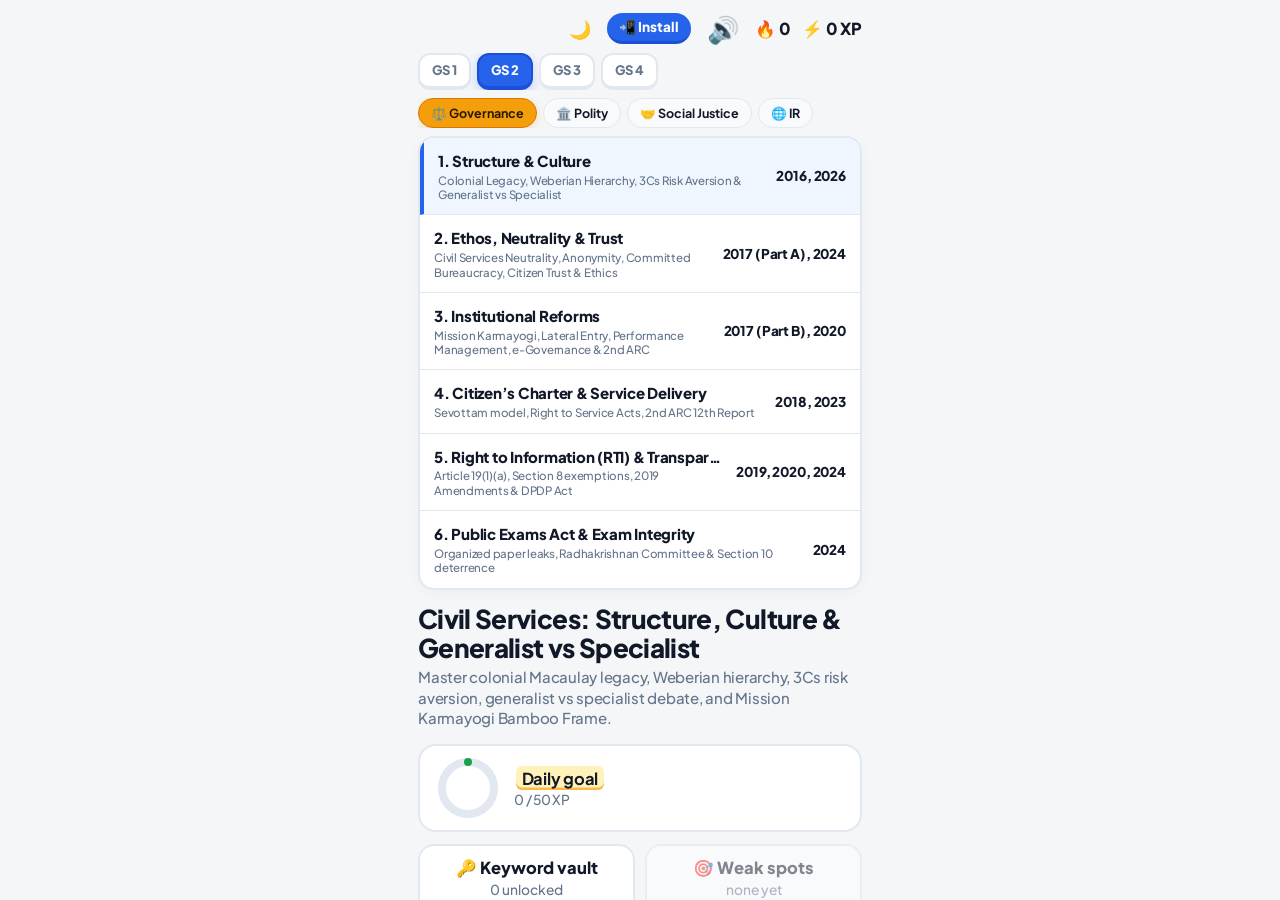
==== commit 86f3e302: "feat: add GS Syllabus Explorer and Civil Services Structure & Culture learning module with 2016 & 20" ====
--- a/mobile/index.html
+++ b/mobile/index.html
@@ -37,6 +37,26 @@
 .topic-btn{background:var(--card);border:2px solid var(--line);border-bottom-width:4px;border-radius:999px;padding:6px 14px;font:inherit;font-size:14px;font-weight:800;color:var(--mut);cursor:pointer;white-space:nowrap;flex:none}
 .topic-btn:active{transform:translateY(2px);border-bottom-width:2px}
 .topic-btn.active{background:var(--acc);color:#2a1a00;border-color:var(--accd)}
+.gs-explorer{padding:2px 18px 8px;display:flex;flex-direction:column;gap:8px}
+.paper-row{display:flex;gap:6px;overflow-x:auto;scrollbar-width:none;-webkit-overflow-scrolling:touch}
+.paper-row::-webkit-scrollbar{display:none}
+.paper-btn{background:var(--card);border:2px solid var(--line);border-bottom-width:4px;border-radius:12px;padding:6px 12px;font:inherit;font-size:13px;font-weight:800;color:var(--mut);cursor:pointer;flex:none;transition:all .15s}
+.paper-btn:active{transform:translateY(2px);border-bottom-width:2px}
+.paper-btn.active{background:#2563eb;color:#fff;border-color:#1d4ed8;box-shadow:0 4px 12px rgba(37,99,235,0.25)}
+.domain-row{display:flex;gap:6px;overflow-x:auto;scrollbar-width:none;-webkit-overflow-scrolling:touch}
+.domain-row::-webkit-scrollbar{display:none}
+.domain-btn{background:var(--card-sub);border:1.5px solid var(--line);border-radius:999px;padding:5px 12px;font:inherit;font-size:12.5px;font-weight:700;color:var(--ink);cursor:pointer;flex:none;transition:all .15s}
+.domain-btn:active{transform:translateY(1px)}
+.domain-btn.active{background:var(--acc);color:#2a1a00;border-color:var(--accd);box-shadow:0 2px 8px rgba(245,158,11,0.25)}
+.theme-card-box{background:var(--card);border:2px solid var(--line);border-radius:16px;overflow:hidden;margin-bottom:14px;box-shadow:0 4px 16px rgba(0,0,0,0.03)}
+.theme-item{display:flex;justify-content:space-between;align-items:center;padding:12px 14px;border-bottom:1px solid var(--line);cursor:pointer;text-align:left;transition:background .15s}
+.theme-item:last-child{border-bottom:0}
+.theme-item:hover{background:var(--sel)}
+.theme-item.active{background:var(--sel);border-left:4px solid #2563eb}
+.theme-left{display:flex;flex-direction:column;gap:2px;flex:1;min-width:0;padding-right:8px}
+.theme-title{font-size:15px;font-weight:800;color:var(--ink);white-space:nowrap;overflow:hidden;text-overflow:ellipsis}
+.theme-desc{font-size:11.5px;color:var(--mut);line-height:1.25;display:-webkit-box;-webkit-line-clamp:2;-webkit-box-orient:vertical;overflow:hidden}
+.theme-years{font-size:13.5px;font-weight:800;color:var(--ink);letter-spacing:-0.01em;white-space:nowrap;flex:none}
 .home{flex:1;overflow-y:auto;padding:0 18px 24px}
 h1{font-size:26px;line-height:1.15;margin:4px 0 4px;font-weight:800}
 .sub{color:var(--mut);margin:0 0 16px;font-size:15px;line-height:1.35}
@@ -146,14 +166,188 @@
 .blk-toast.no{border-color:var(--no);background:var(--nobg)}
 </style></head><body><div id="app"></div>
 <script>
-var DATA = {"msme": {"id": "msme", "title": "MSME Reforms & Economic Catalysts", "badge": "🏭", "sub": "Master India's 31.1% GDP growth engine, 2020 classification, delayed payments, and Budget 2025 reforms.", "hue": ["#0f8a62", "#2f63d6", "#7442d6", "#b8760a", "#d23a40", "#0b8a9a", "#d9570c"], "ico": [["🏭", "📊", "🎯"], ["📐", "⚙️", "🌍"], ["📉", "🏢", "🇩🇪"], ["⏳", "📜", "⚖️"], ["💳", "📱", "🏦"], ["🚀", "🔨", "📦"], ["🎯", "🗺️", "🏆"]], "lessons": [{"n": "Macro Pillars & Economic Footprint", "e": "🏭", "d": "GDP, GVA, exports and 11.1 Cr livelihoods", "c": [{"t": "The Giant in Plain Sight", "b": ["India's MSME sector is the second largest employer after agriculture, sustaining <b>over 11.1 Crore jobs</b> across <b>6.33 Crore enterprises</b>.", "Macro footprint: <b>31.1% of India's GDP</b>, <b>35.4% of Manufacturing GVA</b>, and <b>48.6% of Total Merchandise Exports</b>.", "Over <b>51.2% of MSMEs are in rural areas</b>, promoting equitable regional growth and reducing distress migration."], "k": ["31.1% GDP Share", "48.6% Merchandise Exports", "11.1 Crore Jobs", "Rural Democratization"], "n": "Low capital investment per job created makes MSMEs vital for India's demographic dividend."}, {"t": "Constitutional & Policy Canvas", "b": ["Rooted in <b>Directive Principles: Article 39(b) and 39(c)</b> to prevent concentration of wealth and ensure equitable resource distribution.", "Key pillar for realizing a <b>$5 Trillion economy</b> and achieving the vision of <b>Viksit Bharat 2047</b>.", "High representation of vulnerable social groups: significant ownership by SC, ST, and women entrepreneurs."], "k": ["Article 39(b) & 39(c)", "Inclusive Growth", "Viksit Bharat 2047"], "n": "Exam angle: GS-3 (Mobilization of Resources, Employment, Industrial Policy)."}], "q": [{"k": "mc", "q": "What proportion of India's total merchandise exports is contributed by MSMEs?", "o": ["About 15%", "About 25%", "About 48.6%", "Over 75%"], "a": 2, "e": "MSMEs account for ~48.6% of India's total merchandise exports across textiles, engineering, and leather."}, {"k": "tf", "q": "More than 50% of MSME units in India are located in rural areas.", "a": 0, "e": "True. 51.2% of MSMEs are based in rural India, serving as a vital engine for decentralized growth."}, {"k": "multi", "q": "Tap all verified macroeconomic benchmarks of India's MSME sector.", "o": ["31.1% of India's GDP", "35.4% of Manufacturing GVA", "11.1 Crore jobs sustained", "90% of central corporate tax"], "a": [0, 1, 2], "e": "31.1% GDP, 35.4% Manufacturing GVA, and 11.1 Cr jobs are verified government benchmarks."}, {"k": "match", "q": "Match the macroeconomic metric to its official benchmark.", "p": [["GDP Contribution", "31.1% of GDP"], ["Manufacturing GVA", "35.4% share"], ["Merchandise Exports", "48.6% of total"], ["Employment Footprint", "11.1 Crore jobs"]], "e": "Memorize these four data points for your GS-3 introduction paragraphs!"}, {"k": "flag", "q": "Tap the red flag: the one false part of this statement.", "o": ["MSMEs contribute 31.1% of India’s GDP,", "pay 90% of central corporate tax,", "and sustain 11.1 Crore livelihoods across India."], "a": 1, "e": "MSMEs do NOT pay 90% of corporate tax; corporate tax is dominated by large conglomerates."}, {"k": "order", "inl": 1, "q": "Build the sentence: tap words in order.", "o": ["MSMEs", "power", "nearly", "half", "of", "India’s", "merchandise", "exports"], "e": "MSMEs power nearly half of India’s merchandise exports."}]}, {"n": "2020 Composite Classification", "e": "📐", "d": "Investment, turnover and export carve-out", "c": [{"t": "The 2020 Paradigm Shift", "b": ["Under the <b>Atmanirbhar Bharat package (July 2020)</b>, the government scrapped the old 2006 bifurcation between manufacturing and service units.", "Introduced a <b>composite criteria</b> combining both <b>Plant & Machinery Investment</b> and <b>Annual Turnover</b>.", "Both conditions must be satisfied. Crossing either limit moves the enterprise into the higher bracket."], "k": ["Composite Criteria", "Unified Classification", "Atmanirbhar Bharat"], "n": "Replaced the archaic 2006 manufacturing vs services equipment division."}, {"t": "The 1/5, 10/50, 50/250 Rule", "b": ["<b>Micro:</b> Investment up to <b>₹1 Crore</b> AND Turnover up to <b>₹5 Crore</b> (1:5 ratio).", "<b>Small:</b> Investment up to <b>₹10 Crore</b> AND Turnover up to <b>₹50 Crore</b> (10:50 ratio).", "<b>Medium:</b> Investment up to <b>₹50 Crore</b> AND Turnover up to <b>₹250 Crore</b> (50:250 ratio).", "Notice the constant <b>5x turnover multiplier</b> across all three tiers!"], "k": ["Micro (1 Cr / 5 Cr)", "Small (10 Cr / 50 Cr)", "Medium (50 Cr / 250 Cr)", "5x Multiplier"], "n": "Easy mnemonic: 1 -> 10 -> 50 for Investment, multiply by 5 for Turnover!"}, {"t": "Export Turnover Exclusion", "b": ["A landmark reform: <b>Export turnover is completely EXCLUDED</b> from calculating the turnover ceiling!", "Why? To prevent growing firms from fearing that exporting more will cost them their MSME priority sector status.", "An enterprise can export ₹500 Cr and still remain a 'Small' enterprise as long as domestic turnover is under ₹50 Cr."], "k": ["Export Carve-out", "Global Scale", "Incentive Compatibility"], "n": "Removes the export penalty and directly supports Atmanirbhar Bharat export competitiveness."}], "q": [{"k": "mc", "q": "What are the ceiling limits for a 'Small' enterprise under the 2020 classification?", "o": ["Inv ₹1 Cr / TO ₹5 Cr", "Inv ₹10 Cr / TO ₹50 Cr", "Inv ₹50 Cr / TO ₹250 Cr", "Inv ₹25 Cr / TO ₹100 Cr"], "a": 1, "e": "Small enterprise: Investment up to ₹10 Crore AND Turnover up to ₹50 Crore."}, {"k": "tf", "q": "Export turnover is included when determining whether an enterprise crosses the MSME turnover threshold.", "a": 1, "e": "False. Export turnover is explicitly excluded to encourage MSMEs to export aggressively without losing benefits."}, {"k": "order", "q": "Arrange the 2020 MSME tiers in ascending order of investment ceilings.", "o": ["Micro (₹1 Crore)", "Small (₹10 Crore)", "Medium (₹50 Crore)"], "e": "Micro (₹1 Cr) → Small (₹10 Cr) → Medium (₹50 Cr)."}, {"k": "match", "q": "Match the MSME tier to its maximum investment limit.", "p": [["Micro Enterprise", "Up to ₹1 Crore"], ["Small Enterprise", "Up to ₹10 Crore"], ["Medium Enterprise", "Up to ₹50 Crore"], ["Turnover Multiplier", "5x Investment"]], "e": "Clean 1:5, 10:50, 50:250 mathematical formula."}, {"k": "year", "q": "Slide to the year the composite MSME classification (Investment + Turnover) was notified under Atmanirbhar Bharat.", "a": 2020, "tol": 0, "min": 2005, "max": 2025, "e": "July 2020."}, {"k": "sort", "q": "Sort by enterprise ceiling: Micro, Small, or Medium?", "b": ["Micro", "Small", "Medium"], "it": [["₹1 Cr Invest / ₹5 Cr Turnover", 0], ["₹10 Cr Invest / ₹50 Cr Turnover", 1], ["₹50 Cr Invest / ₹250 Cr Turnover", 2]], "e": "Micro = 1/5; Small = 10/50; Medium = 50/250. Export turnover is excluded!"}]}, {"n": "The Dwarfism Paradox", "e": "📉", "d": "Why Indian firms stay micro vs German Mittelstand", "c": [{"t": "The Missing Middle & Dwarfism", "b": ["Economic Survey highlights a severe structural deformity: <b>over 99.4% of enterprises in India remain Micro</b>!", "Only <b>0.52% are Small</b>, and an infinitesimal <b>0.08% are Medium</b>.", "Instead of an upright pyramid or healthy cylinder, India has an <b>inverted mushroom</b>: vast dwarfs and giant conglomerates, with a missing middle."], "k": ["Dwarfism Paradox", "Missing Middle", "99.4% Micro Share"], "n": "Economic Survey distinguishes between 'infants' (young firms that grow) and 'dwarfs' (old firms that deliberately stay small)."}, {"t": "The Regulatory Cliff", "b": ["Why don't Indian firms grow? Because crossing the micro threshold triggers a <b>regulatory cliff</b>.", "Firms fear losing priority sector lending, tax breaks, and flexible labor compliance exemptions.", "Capital and labor become locked in low-productivity dwarf units, preventing <b>Schumpeterian 'Creative Destruction'</b>."], "k": ["Regulatory Cliff", "Perverse Incentives", "Creative Destruction"], "n": "Subsidies tied to remaining small perversely incentivize staying small."}, {"t": "The German 'Mittelstand' Benchmark", "b": ["Germany's economic miracle rests on its <b>Mittelstand</b>: highly innovative, agile medium-sized manufacturing champions.", "Features: <b>Scale-neutral incentives</b> (subsidies don't vanish upon growth), <b>dual vocational training</b>, and long-term bank capital.", "India must transition from protecting dwarfs to empowering Mittelstand-style global scale."], "k": ["German Mittelstand", "Scale-Neutrality", "Hidden Champions"], "n": "A classic international case study to quote in your GS-3 conclusion."}], "q": [{"k": "mc", "q": "What percentage of enterprises in India's MSME sector are micro units?", "o": ["Around 50%", "Around 75%", "Over 99.4%", "Exactly 33%"], "a": 2, "e": "Over 99.4% of all MSMEs in India are micro enterprises, showcasing extreme dwarfism."}, {"k": "tf", "q": "Economic Survey describes 'dwarfs' as young startup firms that need temporary policy protection to grow.", "a": 1, "e": "False. Young firms are 'infants'. 'Dwarfs' are older firms that intentionally stay small to exploit policy exemptions."}, {"k": "multi", "q": "Tap the core root causes of MSME dwarfism in India.", "o": ["Regulatory cliff upon scaling up", "Loss of priority sector lending and fiscal exemptions", "Excessive supply of equity capital", "Distortionary size-based incentives"], "a": [0, 1, 3], "e": "Size-based incentives, regulatory cliffs, and fear of losing exemptions trap firms in dwarfism."}, {"k": "match", "q": "Match the economic concept to its definition.", "p": [["Dwarfism", "Older firms deliberately remaining small"], ["Missing Middle", "Scarcity of medium-sized enterprises"], ["Mittelstand", "German scale-neutral medium firm model"], ["Creative Destruction", "Dynamic firms replacing obsolete ones"]], "e": "Crucial terminology for GS-3 industrial policy answers."}, {"k": "riddle", "q": "Detective: who am I? Fewer clues, more XP.", "c": ["I am an economic phenomenon documented by Chief Economic Advisor KV Subramanian.", "Firms stay deliberately small and under 100 workers to retain subsidies and avoid labor inspections.", "I prevent India from building global Mittelstand champions."], "o": ["Dwarfism syndrome", "Twin balance sheet", "Dutch disease", "Liquidity trap"], "a": 0, "e": "Dwarfism syndrome: firms stay dwarfs rather than growing into giants."}]}, {"n": "Delayed Payments & Section 43B(h)", "e": "⏳", "d": "MSMED Act Sections 15-19 & statutory teeth", "c": [{"t": "Working Capital Asphyxiation", "b": ["Delayed payments from large corporate buyers and CPSEs are the #1 cause of MSME mortality.", "Small suppliers have weak bargaining power and are forced to accept payment delays of 120-180 days.", "This triggers severe liquidity crunches, inability to service bank debt, and insolvency."], "k": ["Delayed Payments", "Working Capital Crisis", "Bargaining Asymmetry"], "n": "MSMEs are often profitable on paper but bankrupt in cash flow."}, {"t": "MSMED Act Statutory Mandate (Sections 15-19)", "b": ["<b>Section 15:</b> Buyer must pay within agreed period (maximum <b>45 days</b>; or 15 days if no agreement in writing).", "<b>Section 16:</b> Defaulting buyer must pay <b>compound interest with monthly rests at 3 TIMES the RBI Bank Rate</b>!", "<b>Section 18 & 19:</b> Micro & Small Enterprise Facilitation Councils (MSEFC). If buyer appeals, they must pre-deposit <b>75% of the award amount</b>!"], "k": ["45-day Maximum Window", "3x RBI Bank Rate Compound Interest", "MSEFC", "75% Pre-deposit"], "n": "The 75% pre-deposit under Section 19 prevents big buyers from tying small vendors in endless litigation."}, {"t": "Section 43B(h) Income Tax Act Tooth", "b": ["Introduced in <b>Finance Act 2023</b> to enforce real payment discipline on buyers.", "Rule: A buyer can only claim tax deduction for purchases from MSMEs in the year the payment is <b>actually made</b>!", "If payment is delayed beyond the 45-day window, the deduction is disallowed that financial year, sharply raising the buyer's income tax bill."], "k": ["Section 43B(h)", "Tax Disallowance", "Payment Discipline"], "n": "Provides a direct financial penalty that forces corporate CFOs to pay MSMEs on time."}], "q": [{"k": "mc", "q": "What is the maximum payment credit period permitted under Section 15 of MSMED Act when agreed in writing?", "o": ["15 days", "30 days", "45 days", "90 days"], "a": 2, "e": "Section 15 stipulates that the agreed credit period cannot exceed 45 days under any circumstances."}, {"k": "mc", "q": "What penal interest rate applies to delayed payments under Section 16 of the MSMED Act?", "o": ["Bank Rate + 2%", "Simple interest at 10%", "3 times the RBI Bank Rate (compound interest)", "No interest penalty"], "a": 2, "e": "Defaulting buyers must pay compound interest with monthly rests at 3 times the RBI Bank Rate."}, {"k": "tf", "q": "Under Section 43B(h), buyers can still claim tax deductions for delayed payments if they provide an affidavit.", "a": 1, "e": "False. Deductions are strictly disallowed for that financial year unless payment was made within the statutory 45-day limit."}, {"k": "order", "q": "Put the delayed payments enforcement process in sequence.", "o": ["Supply of goods/services completed", "45-day maximum statutory window expires", "Filing application on MSME Samadhaan portal", "MSEFC arbitral award with 3x bank rate interest", "Buyer mandatory 75% pre-deposit for appeal"], "e": "Supply → 45 days expire → Samadhaan filing → MSEFC award → 75% pre-deposit."}, {"k": "flag", "q": "Tap the red flag.", "o": ["Section 15 of MSMED Act mandates payment within 45 days,", "defaults incur compound interest at 3 times bank rate,", "and defaulting corporate buyers get instant income tax deductions."], "a": 2, "e": "Section 43B(h) DISALLOWS tax deduction to defaulting buyers until actual payment is made!"}]}, {"n": "Credit Gap & Financing Innovations", "e": "💳", "d": "UK Sinha Committee, TReDS & cash-flow lending", "c": [{"t": "The ₹30 Lakh Crore Credit Chasm", "b": ["The <b>UK Sinha Committee (RBI, 2019)</b> estimated an unmet credit gap of over <b>₹30 Lakh Crore</b> in the MSME sector.", "Over 85% of MSMEs lack access to formal bank loans due to an absence of immovable physical collateral (real estate/land).", "Traditional banking relies on asset-based mortgages rather than business cash-flows."], "k": ["UK Sinha Committee", "₹30 Lakh Crore Deficit", "Collateral Trap"], "n": "Without formal credit, MSMEs are forced into predatory informal borrowing at 30-40% interest."}, {"t": "Shift to Digital Cash-Flow Underwriting", "b": ["Public sector banks are pivoting from physical collateral to <b>digital footprint underwriting</b>.", "Assessing creditworthiness through <b>GST invoices</b>, bank statements via <b>Account Aggregators</b>, and UPI merchant turnover.", "Enables algorithm-driven collateral-free credit sanctioning in minutes rather than weeks."], "k": ["Cash-flow Lending", "Account Aggregator", "Digital Footprint"], "n": "Turns transaction data into an economic asset for the borrower."}, {"t": "TReDS: Invoice Factoring Platform", "b": ["<b>Trade Receivables Discounting System (TReDS)</b>: an RBI-regulated institutional mechanism for electronic factoring.", "MSMEs upload accepted invoices; multiple banks and NBFCs bid to discount them without recourse.", "Budget 2024-25 lowered the mandatory buyer onboarding turnover threshold to <b>₹500 Crore</b> to force CPSEs and corporates onto the platform."], "k": ["TReDS", "Factoring without Recourse", "₹500 Cr Mandate"], "n": "Converts locked accounts receivable into instant liquid working capital."}], "q": [{"k": "mc", "q": "Which RBI-appointed committee authored the comprehensive blueprint on MSME credit and structural reforms?", "o": ["Nachiket Mor Committee", "UK Sinha Committee", "Bimal Jalan Committee", "Urjit Patel Committee"], "a": 1, "e": "The UK Sinha Committee (2019) recommended the overhaul of MSME credit, TReDS expansion, and cash-flow underwriting."}, {"k": "tf", "q": "TReDS is an RBI-regulated electronic platform that enables MSMEs to discount their trade invoices through competitive financier bidding.", "a": 0, "e": "True. TReDS allows MSMEs to auction unpaid corporate invoices to financiers for upfront cash without recourse."}, {"k": "multi", "q": "Tap all instruments facilitating digital cash-flow based MSME credit.", "o": ["Account Aggregator framework", "GST invoice data analytics", "TReDS factoring platform", "Physical land registry mortgage"], "a": [0, 1, 2], "e": "Account Aggregator, GST returns, and TReDS enable cash-flow lending, replacing physical mortgages."}, {"k": "match", "q": "Match the financing tool to its key mechanism.", "p": [["UK Sinha Committee", "₹30 Lakh Crore credit gap analysis"], ["TReDS Platform", "Invoice discounting without recourse"], ["Account Aggregator", "Consent-based digital financial data sharing"], ["Cash-Flow Lending", "Credit based on GST transactions, not land"]], "e": "Core pillars of the digital credit revolution for MSMEs."}, {"k": "riddle", "q": "Detective: who am I?", "c": ["I am an institutional electronic platform regulated by RBI.", "MSMEs upload their trade receivables against corporate buyers.", "Financiers bid in reverse auctions to discount the invoices without recourse."], "o": ["TReDS", "Udyam", "GeM", "SWIFT"], "a": 0, "e": "TReDS (Trade Receivables Electronic Discounting System)."}]}, {"n": "Budget 2025-26 & Flagship Schemes", "e": "🚀", "d": "Credit guarantee, PM Vishwakarma & E-Commerce Hubs", "c": [{"t": "New Credit Guarantee Scheme (Budget 2025)", "b": ["A self-financing guarantee fund providing <b>collateral-free credit cover up to ₹100 Crore</b> per MSME for machinery & equipment purchase.", "Focuses specifically on manufacturing scale-up and technological upgradation.", "Borrowers pay an annual guarantee fee based on the diminishing loan balance."], "k": ["₹100 Cr Guarantee Fund", "Machinery Purchase", "Self-financing"], "n": "Solves the capex financing roadblock for ambitious small enterprises."}, {"t": "PM Vishwakarma Scheme (₹13,000 Crore)", "b": ["Central Sector Scheme offering end-to-end holistic lifecycle support for <b>18 traditional artisan trades</b> (carpenters, blacksmiths, potters, etc.).", "Five pillars: <b>PM Vishwakarma Certificate & ID</b>, <b>Skill training with ₹500/day stipend</b>, <b>₹15,000 modern toolkit incentive</b>.", "Collateral-free enterprise credit up to <b>₹3 Lakh</b> (₹1L tranche 1 + ₹2L tranche 2) at a concessional interest rate of <b>5%</b>!"], "k": ["PM Vishwakarma", "18 Traditional Trades", "₹15,000 Toolkit", "5% Subsidized Loans"], "n": "Protects traditional artisanal heritage while linking them to modern value chains."}, {"t": "E-Commerce Export Hubs (ECEH) & Mudra Expansion", "b": ["<b>E-Commerce Export Hubs (ECEH):</b> Public-private partnership zones providing single-window regulatory, customs, and testing clearances for cross-border e-commerce.", "<b>Mudra 'Tarun Plus':</b> Loan ceiling doubled from ₹10 Lakh to <b>₹20 Lakh</b> for entrepreneurs who have successfully repaid prior Tarun loans.", "<b>TReDS expansion:</b> Lowering buyer mandate to ₹500 Cr adds 22 CPSEs and 7,000+ private companies."], "k": ["E-Commerce Export Hubs", "Mudra Tarun Plus (₹20 Lakh)", "Cross-border Trade"], "n": "Empowers grassroots MSMEs to sell directly to consumers across the globe via digital marketplaces."}], "q": [{"k": "mc", "q": "What is the maximum credit cover provided under the Budget 2025 Credit Guarantee Scheme for machinery purchase?", "o": ["₹10 Crore", "₹25 Crore", "₹50 Crore", "₹100 Crore"], "a": 3, "e": "Budget 2024-25 introduced a guarantee fund facilitating collateral-free term loans up to ₹100 Crore."}, {"k": "mc", "q": "How many traditional artisan trades are supported under the PM Vishwakarma Scheme?", "o": ["10 trades", "12 trades", "18 trades", "25 trades"], "a": 2, "e": "The scheme covers 18 traditional family-based trades including carpenters, blacksmiths, goldsmiths, and sculptors."}, {"k": "tf", "q": "The Mudra 'Tarun Plus' ceiling was doubled to ₹20 Lakh in the Union Budget.", "a": 0, "e": "True. The limit was raised to ₹20 Lakh for entrepreneurs who have successfully repaid earlier Tarun loans."}, {"k": "multi", "q": "Tap all key pillars of the PM Vishwakarma Scheme.", "o": ["PM Vishwakarma Certificate & ID card", "₹15,000 grant for modern toolkits", "Collateral-free credit up to ₹3 Lakh at 5% interest", "Mandatory nationalization of private workshops"], "a": [0, 1, 2], "e": "Certification, toolkit grant of ₹15,000, and subsidized loans at 5% form the scheme's core."}]}, {"n": "Mains Answer Mastery Toolkit", "e": "🎯", "d": "Keywords, 5-point skeleton & conclusion", "c": [{"t": "High-Yield Keywords to Drop", "b": ["<b>Macro & Structure:</b> 31.1% GDP, 48.6% merchandise exports, 11.1 crore livelihoods, rural democratization.", "<b>Diagnostic Terminology:</b> Dwarfism paradox, regulatory cliff, missing middle, Schumpeterian creative destruction, working capital asphyxiation.", "<b>Policy & Reform Solutions:</b> German Mittelstand model, scale-neutral incentives, Section 43B(h) statutory discipline, TReDS invoice factoring, E-Commerce Export Hubs (ECEH)."], "k": ["Use 4 to 5 per Mains answer!"], "n": "Examiners scan for specific diagnostic vocabulary rather than generic essays."}, {"t": "Mains 5-Stage Answer Skeleton", "b": ["<b>1. Introduction:</b> Macro triad (31.1% GDP, 35.4% GVA, 48.6% exports) + Article 39(b)/(c) constitutional link.", "<b>2. Structural Significance:</b> Low capital cost per job, rural balance, export dynamo.", "<b>3. Core Bottlenecks:</b> Dwarfism (99.4% micro), ₹30L Cr credit gap (UK Sinha), delayed payments.", "<b>4. Recent Policy Push:</b> 2020 composite criteria, Budget 2025 ₹100 Cr guarantee, Sec 43B(h), PM Vishwakarma.", "<b>5. Way Forward & Conclusion:</b> Transition from dwarfs to German Mittelstand; engine for $5T economy and Viksit Bharat 2047."], "k": ["Intro → Significance → Bottlenecks → Policy → Mittelstand Conclusion"], "n": "Structure your answers with subheadings, data, and visual flowcharts for top marks."}], "q": [{"k": "order", "q": "Order the optimal Mains answer structure for an MSME question.", "o": ["Intro: 31.1% GDP, 48.6% exports, 11.1 Cr jobs", "Structural Significance & Employment Democratization", "Core Bottlenecks: Dwarfism, Credit Gap, Delayed Payments", "Government Initiatives: Sec 43B(h), Budget 2025, Vishwakarma", "Conclusion: German Mittelstand for Viksit Bharat 2047"], "e": "Macro Data → Significance → Crisis/Bottlenecks → Policy Interventions → Global Benchmark Conclusion."}, {"k": "mc", "q": "Which international manufacturing model is widely recommended for India to overcome the 'missing middle'?", "o": ["South Korean Chaebols", "German Mittelstand", "American Wall Street", "Japanese Keiretsu monopolies"], "a": 1, "e": "The German Mittelstand model is praised for its scale-neutral policies, vocational training, and resilient medium enterprises."}, {"k": "multi", "q": "Tap the indispensable Mains keywords for MSME answers.", "o": ["Dwarfism paradox", "Section 43B(h)", "German Mittelstand", "Agrarian collectivization"], "a": [0, 1, 2], "e": "Dwarfism, Section 43B(h), and Mittelstand are top-scoring keywords."}, {"k": "flip", "q": "Draft a 2-line intro for 'MSMEs: From Regulatory Dwarfs to Viksit Bharat Engines'.", "r": "Sustaining 31.1% of India's GDP, 48.6% of merchandise exports, and over 11.1 crore livelihoods, MSMEs constitute the bedrock of India's economic architecture. Transitioning them from protected dwarfs into globally competitive, Mittelstand-style champions is the paramount prerequisite for a $5 Trillion economy."}]}], "pyq": [{"k": "flip", "q": "UPSC Mains 2023 (GS-3): Faster economic growth requires increased share of the manufacturing sector in GDP, particularly MSMEs. Comment on the present policies of the Government in this regard. (150 words)", "r": "<b>Context:</b> Manufacturing share remains stagnant at ~16-17% of GDP against the 25% National Manufacturing Policy target. MSMEs are crucial (31.1% GDP, 35.4% Mfg GVA, 48.6% exports, 11.1 Cr jobs).<br><b>Key Policy Interventions:</b><br>1. <b>2020 Composite Criteria:</b> Eliminated the 'fear of growing' by combining investment + turnover and excluding export turnover from ceilings.<br>2. <b>Liquidity & Capital:</b> ₹100 Cr collateral-free credit guarantee (Budget 2024-25), Mudra Tarun Plus doubled to ₹20L, TReDS invoice discounting.<br>3. <b>Fiscal Discipline:</b> Section 43B(h) disallows tax deductions for delayed buyer payments beyond 45 days.<br>4. <b>Artisan Inclusion:</b> PM Vishwakarma (₹13,000 Cr) providing ₹15k toolkits and 5% collateral-free loans to 18 traditional crafts.<br><b>Way Forward:</b> Emulate the German Mittelstand cluster model with scale-neutral incentives and dedicated E-Commerce Export Hubs (ECEH)."}, {"k": "flip", "q": "UPSC Mains 2022 (GS-3): What are the key bottlenecks faced by MSMEs in India? How can institutional credit flows and e-commerce platforms help overcome the problem of dwarfism? (250 words)", "r": "<b>Dwarfism Paradox:</b> Over 99.4% of Indian enterprises remain micro units, with only 0.08% reaching medium size (inverted mushroom structure).<br><b>Core Bottlenecks:</b><br>1. <b>₹30 Lakh Crore Credit Deficit:</b> UK Sinha Committee highlighted that traditional banks demand immovable asset collateral.<br>2. <b>Working Capital Asphyxiation:</b> Unpaid invoices average 90-180 days, locking liquidity.<br>3. <b>Regulatory Cliff:</b> Labor laws and compliance thresholds penalize units for hiring or expanding.<br><b>Catalytic Role of Credit & Tech:</b><br>1. <b>Digital Cash-flow Lending:</b> GST invoicing data + Account Aggregator framework enable collateral-free underwriting based on transactions.<br>2. <b>TReDS Factoring:</b> Converts unpaid supplier invoices into instant cash without buyer recourse.<br>3. <b>E-Commerce & ONDC:</b> Eliminates predatory middlemen, providing direct pan-India and global export access (ECEH).<br><b>Conclusion:</b> Transforming dwarfs into Mittelstand champions is essential for a $5 Trillion economy."}, {"k": "flip", "q": "UPSC Mains 2020 (GS-3): Explain the rationale behind the revised definition of MSMEs introduced in 2020. How will the composite criteria of investment and turnover help in eliminating the 'fear of growing'? (150 words)", "r": "<b>Rationale of 2020 Revision:</b><br>1. <b>End of Artificial Bifurcation:</b> Merged Manufacturing and Services into a single unified threshold.<br>2. <b>Composite Criteria:</b> Formulated dual thresholds (Micro: ₹1Cr/₹5Cr; Small: ₹10Cr/₹50Cr; Medium: ₹50Cr/₹250Cr).<br>3. <b>Export Turnover Carve-Out:</b> Exports are strictly excluded from turnover calculation.<br><b>Eliminating the 'Fear of Growing':</b><br>Under the old 2006 Act, firms intentionally split into multiple micro shell entities or throttled output to preserve Priority Sector Lending (PSL) and public procurement benefits. The revised criteria allows units to upgrade machinery and aggressively export without forfeiting MSME concessions, fostering genuine economies of scale."}, {"k": "flip", "q": "UPSC Mains 2024 (GS-3): Working capital constraints and delayed payments severely handicap the competitiveness of Indian small enterprises. Evaluate the efficacy of Section 43B(h) of the Income Tax Act and the TReDS platform in mitigating this challenge. (150 words)", "r": "<b>The Liquidity Crisis:</b> As noted by NITI Aayog, delayed payments lock over ₹10 Lakh Crore of MSME capital annually.<br><b>Efficacy of Reforms:</b><br>1. <b>Section 43B(h):</b> Disallows buyers from claiming income tax deduction on purchases from Micro and Small units unless payment is settled within 45 days (MSMED Act Sec 15). Created immediate board-level urgency.<br>2. <b>TReDS Factoring:</b> Three-party bidding by banks discounts accepted invoices into instant liquidity with zero collateral.<br><b>Challenges:</b> Big corporate buyers threaten to cancel orders or demand suppliers de-register from Udyam.<br><b>Way Forward:</b> Auto-reflecting overdue invoices on the GST portal and making TReDS mandatory for all ₹250 Cr+ turnover corporations."}], "bg": {"b": ["Challenges & Gaps", "Solutions & Reforms", "Models & Frameworks"], "it": [["Dwarfism Paradox (99.4% Micro)", 0, "Dwarfism is the structural bottleneck where firms intentionally stay small to avoid regulatory costs."], ["Section 43B(h) Tax Disallowance", 1, "Section 43B(h) disallows corporate tax deductions if MSME invoices are unpaid past 45 days."], ["German Mittelstand", 2, "German Mittelstand is the globally renowned cluster benchmark for scale-neutral medium enterprises."], ["₹30 Lakh Crore Credit Gap", 0, "The UK Sinha Committee identified the massive formal credit deficit suffocating MSMEs."], ["TReDS Invoice Factoring", 1, "TReDS is the electronic factoring platform enabling competitive discounting of trade receivables."], ["2020 Composite Criteria (1/5, 10/50, 50/250)", 2, "The unified classification criteria with statutory export turnover exclusion."], ["Working Capital Asphyxiation", 0, "Severe liquidity crunch caused by buyers taking 90-180 days to clear invoices."], ["Budget 2025 ₹100 Cr Guarantee", 1, "Collateral-free credit guarantee scheme for machinery purchase introduced in Union Budget 2024-25."], ["PM Vishwakarma Model", 2, "Holistic framework supporting traditional artisans across 18 trades with toolkits and 5% credit."], ["Regulatory Cliff & Compliance Burden", 0, "Sudden jump in labor and tax compliances when a unit expands from micro to small."], ["E-Commerce Export Hubs (ECEH)", 1, "Public-private trade logistics hubs enabling micro producers to export globally without middlemen."], ["Digital Cash-Flow Lending via ONDC", 2, "Transaction-based credit underwriting replacing traditional fixed asset mortgages."]]}, "sks": [{"t": "MSME Macro Significance", "s": ["MSMEs are the economic bedrock: 31.1% GDP, 35.4% Manufacturing GVA, 48.6% exports, 11.1 Cr jobs.", "Articles 39(b) & 39(c) DPSP; 2020 composite criteria (1/5, 10/50, 50/250) with export exclusion.", "Pros: high employment elasticity, 51.2% rural balance. Cons: 99.4% micro dwarfs, ₹30L Cr credit gap.", "UK Sinha Committee, Budget 2025 ₹100 Cr guarantee, Section 43B(h), PM Vishwakarma.", "Pyramid: Inverted mushroom (99.4% micro) → Transition to German Mittelstand cylinder."]}, {"t": "Delayed Payments & Section 43B(h)", "s": ["Delayed payments lock working capital and cause insolvency despite on-paper profitability.", "MSMED Act Sec 15 (45-day cap), Sec 16 (3x RBI Bank Rate compound interest), Sec 19 (75% pre-deposit).", "Pros: stringent penal framework. Cons: weak bargaining power, buyers threaten cancellation.", "Section 43B(h) tax disallowance, MSME Samadhaan portal, TReDS invoice discounting.", "Flowchart: Supply goods → 45-day deadline → Sec 43B(h) tax penalty / MSEFC arbitral award."]}, {"t": "Overcoming MSME Dwarfism", "s": ["Dwarfism: over 99.4% of Indian firms remain micro, suppressing productivity and R&D investment.", "Economic Survey 'Infants vs Dwarfs' distinction; Schumpeter's Creative Destruction.", "Pros of scale: global export competitiveness, higher wages. Cons of dwarfism: locked capital, low tech.", "German Mittelstand model: scale-neutral incentives, dual technical vocational training, ECEH hubs.", "Ladder: Micro (₹1 Cr/₹5 Cr) → Small (₹10 Cr/₹50 Cr) → Medium (₹50 Cr/₹250 Cr) → Mittelstand."]}], "aq": [{"k": "flag", "q": "Tap the red flag: the one false part of this statement.", "o": ["MSMEs generate 31.1% of India’s GDP,", "pay 90% of central corporate income tax,", "and power 48.6% of merchandise exports."], "a": 1, "e": "MSMEs do NOT pay 90% of corporate tax; corporate tax is dominated by large conglomerates."}, {"k": "flag", "q": "Tap the red flag.", "o": ["Section 15 of MSMED Act mandates payment within 45 days,", "defaults incur compound interest at 3 times bank rate,", "and defaulting buyers are granted full immediate tax deductions."], "a": 2, "e": "Section 43B(h) DISALLOWS income tax deductions until actual payment is made!"}, {"k": "year", "q": "Slide to the year composite MSME classification (Investment + Turnover) was notified under Atmanirbhar Bharat.", "a": 2020, "tol": 0, "min": 2005, "max": 2025, "e": "July 2020."}, {"k": "year", "q": "Slide to the year Parliament enacted the Micro, Small and Medium Enterprises Development (MSMED) Act.", "a": 2006, "tol": 0, "min": 2000, "max": 2020, "e": "2006."}, {"k": "sort", "q": "Sort every enterprise: Micro, Small, or Medium?", "b": ["Micro", "Small", "Medium"], "it": [["₹1 Cr Investment / ₹5 Cr Turnover", 0], ["₹10 Cr Investment / ₹50 Cr Turnover", 1], ["₹50 Cr Investment / ₹250 Cr Turnover", 2], ["Single artisan pottery workshop", 0], ["Auto parts supplier with ₹35 Cr turnover", 1]], "e": "1/5 Micro, 10/50 Small, 50/250 Medium. Export turnover is excluded!"}, {"k": "sort", "q": "Sort every item: Dwarfism Symptom or Reform Measure?", "b": ["Dwarfism Symptom", "Reform Measure"], "it": [["Capping employee headcount below 100", 0], ["TReDS invoice discounting", 1], ["Fragmenting into dummy sister firms", 0], ["Cash-flow digital lending via Account Aggregator", 1], ["Fear of losing priority credit tag", 0]], "e": "Dwarfism traps firms in unproductive size; reforms enable non-punitive scaling."}, {"k": "mc", "q": "Odd keyword out: which does NOT belong with TReDS?", "o": ["Financier / Factor", "MSME Supplier", "Corporate Buyer", "Personal Car Loan"], "a": 3, "e": "TReDS is an institutional auction platform for MSME trade receivables."}], "dq": [{"k": "riddle", "q": "Who am I? Fewer clues, more XP.", "c": ["I am an electronic platform regulated by the Reserve Bank of India.", "MSMEs upload their trade receivables against large corporate and PSU buyers.", "Financiers bid competitively in online reverse auctions to discount the bills without recourse."], "o": ["TReDS", "Udyam", "GeM", "SWIFT"], "a": 0, "e": "TReDS (Trade Receivables Electronic Discounting System)."}, {"k": "riddle", "q": "Who am I?", "c": ["I was launched in Budget 2023 with an outlay of ₹13,000 Crore.", "I cover 18 traditional artisan and craft trades like blacksmiths, potters, and sculptors.", "I provide a ₹15,000 toolkit grant, collateral-free credit at 5%, and official verification."], "o": ["PM Vishwakarma", "PM SVANidhi", "Stand-Up India", "MUDRA"], "a": 0, "e": "PM Vishwakarma Scheme."}, {"k": "riddle", "q": "Who am I?", "c": ["I am a statutory council established in every state under Section 18 of the MSMED Act, 2006.", "Aggrieved MSMEs approach me when buyer payments are delayed beyond 45 days.", "I act as arbitrator and conciliation authority with powers of a civil court."], "o": ["MSEFC", "NCLT", "Competition Commission", "DRT"], "a": 0, "e": "MSEFC (Micro and Small Enterprises Facilitation Council)."}], "sq": {"k": "story", "q": "Officer mission: General Manager of District Industries Centre (DIC) receives a distress petition from an SC woman-owned brassware unit whose invoices are 120 days overdue from a Tier-1 contractor.", "e": "Values: economic justice, statutory enforcement, affirmative support.", "s": [{"t": "The entrepreneur states her bank loan is turning NPA due to this unpaid bill. First step?", "o": [["Issue immediate notice under Section 18 of MSMED Act & register on MSME Samadhaan", 1, "Immediate formal statutory escalation protects her from default."], ["Tell her to resolve commercial disputes informally", 0, "Leaves the vulnerable micro entrepreneur powerless against big buyers."], ["Advise her to declare bankruptcy", 0, "Abdicates administrative duty to support compliant enterprise."]]}, {"t": "The corporate buyer claims the goods were delivered 3 days late and demands a 50% discount. Your call?", "o": [["Convene MSEFC conciliation within 90-day statutory timeline and scrutinize inspection memo", 1, "Rejections must be raised within 15 days of delivery under Section 2(b)."], ["Accept the corporate's unilateral 50% deduction", 0, "Violates the statutory protection against arbitrary offsets."], ["Transfer the dispute to regular civil court", 0, "Civil courts face multi-year delays, defeating Section 18."]]}, {"t": "The buyer fails to appear for conciliation. Next?", "o": [["Initiate formal arbitration under Arbitration Act and notify compound interest liability at 3x bank rate", 1, "Statutory escalation enforces the law and triggers Section 43B(h) tax disallowance."], ["Drop the proceedings", 0, "Gross dereliction of administrative duty."], ["Ask the entrepreneur to compromise", 0, "Weakens the integrity of MSME credit architecture."]]}]}, "vq": {"k": "sort", "q": "Venn sort: TReDS only, Factoring only, or Both?", "b": ["TReDS only", "Factoring only", "Both"], "it": [["RBI-licensed electronic multi-funder auction platform", 0], ["Traditional bilateral relationship with a single NBFC factor", 1], ["Converts trade receivables into immediate cash liquidity", 2], ["MSMEs avoid recourse on approved invoices", 2]], "e": "Both liquefy working capital; TReDS brings competitive digital multi-bidder auctions."}, "bq": [{"k": "order", "inl": 1, "q": "Build the sentence: tap the words in order.", "o": ["MSMEs", "power", "31.1%", "percent", "of", "India’s", "GDP"], "e": "MSMEs power 31.1% percent of India’s GDP."}, {"k": "order", "inl": 1, "q": "Build the sentence: tap the words in order.", "o": ["Section", "15", "mandates", "payment", "within", "45", "days"], "e": "Section 15 mandates payment within 45 days."}, {"k": "order", "inl": 1, "q": "Build the sentence: tap the words in order.", "o": ["Export", "turnover", "is", "excluded", "from", "MSME", "limits"], "e": "Export turnover is excluded from MSME limits."}]}, "exams": {"id": "exams", "title": "Public Exams Act & Exam Integrity", "badge": "🏛️", "sub": "Master the 2024/2026 Act, K. Radhakrishnan Committee reforms, NTA restructuring, and exam security.", "hue": ["#2f63d6", "#7442d6", "#0f8a62", "#d23a40", "#b8760a", "#0b8a9a"], "ico": [["🏛️", "⚖️", "📜"], ["🔒", "👮", "⛓️"], ["🔍", "📋", "🏫"], ["⚙️", "🏢", "💻"], ["📜", "⚖️", "🎯"], ["🏆", "🗺️", "🧭"]], "lessons": [{"n": "Engine of Mobility & The Crisis", "e": "🏛️", "d": "Social mobility, paper leak syndicates & judicial alarm", "c": [{"t": "The Ladder of Hope", "b": ["In India, competitive public examinations are the <b>primary vehicle for upward social mobility</b>.", "They allow underprivileged, rural, and first-generation learners to transcend generational poverty on sheer merit.", "When an examination is compromised, meritocracy is murdered, destroying public faith in the republic."], "k": ["Social Mobility", "Meritocracy", "Public Trust"], "n": "Chhattisgarh High Court dictum: 'A paper leak is more heinous than murder; murder takes one life, but a paper leak kills the dreams of millions.'"}, {"t": "The Organized Crime Syndicate", "b": ["Paper leaks have evolved from localized cheating into <b>trans-state organized criminal syndicates</b>.", "Operating with corporate sophistication: charging <b>₹30 Lakh to ₹50 Lakh per leaked paper</b>.", "Modus operandi: breaching printing presses, hacking commercial private computer labs, and deploying expert 'solvers'."], "k": ["Organized Syndicates", "Commercialized Cheating", "Institutional Breach"], "n": "Economic incentives: multi-crore illicit profits with historically low prosecution and bail loopholes."}], "q": [{"k": "mc", "q": "Which High Court observed that 'a paper leak is more heinous than murder'?", "o": ["Allahabad High Court", "Chhattisgarh High Court", "Delhi High Court", "Bombay High Court"], "a": 1, "e": "The Chhattisgarh High Court highlighted the profound moral and generational damage wrought by examination leaks."}, {"k": "tf", "q": "Modern paper leaks in India are primarily minor, isolated classroom offenses rather than organized interstate operations.", "a": 1, "e": "False. Investigations (e.g. EOU Bihar, CBI) reveal multi-state organized crime syndicates charging ₹30-50L per candidate."}, {"k": "multi", "q": "Tap the societal impacts of compromised public recruitment exams.", "o": ["Erosion of faith in meritocratic governance", "Disproportionate harm to underprivileged rural aspirants", "Economic loss of candidate years and savings", "Automatic acceleration of government appointments"], "a": [0, 1, 2], "e": "Compromised exams destroy meritocracy, waste precious years of youth, and hit marginalized families hardest."}, {"k": "flag", "q": "Tap the red flag.", "o": ["Paper leaks compromise constitutional Article 14 and 16 merit,", "generate illicit seats costing ₹30-50 Lakhs,", "and the High Court described paper leaks as minor administrative irregularities."], "a": 2, "e": "The High Court held: 'A paper leak is more heinous than murder because it destroys the careers of millions.'"}]}, {"n": "Public Examinations Act 2024", "e": "⚖️", "d": "Statutory architecture, penalties & candidate immunity", "c": [{"t": "The Statutory Shield", "b": ["Enacted as the <b>Public Examinations (Prevention of Unfair Means) Act, 2024</b>.", "Applies across central testing bodies: <b>UPSC, SSC, NTA, RRB, and IBPS</b>.", "Defines 15 specific corrupt practices: question leaking, unauthorized paper possession, tampering with computer networks, and fake websites."], "k": ["Public Examinations Act 2024", "Central Agencies Covered", "15 Corrupt Practices"], "n": "A dedicated central law to create overwhelming criminal deterrence."}, {"t": "Two-Tiered Penal Architecture", "b": ["<b>Individual Cheater/Service Provider:</b> Imprisonment of <b>3 to 5 years</b> and fine up to <b>₹10 Lakh</b>.", "<b>Organized Crime Syndicate:</b> Rigorous imprisonment of <b>5 to 10 years</b> and minimum fine of <b>₹1 Crore</b>!", "Defaulting institutions face <b>attachment of property</b> and recovery of total examination costs."], "k": ["3-5 Years (Individual)", "5-10 Years & ₹1 Cr Fine (Syndicate)", "Asset Attachment"], "n": "All offenses are Cognizable, Non-Bailable, and Non-Compoundable."}, {"t": "Bona Fide Candidate Immunity", "b": ["A critical safeguard: <b>honest candidates are NOT criminalized</b> under this Act!", "Students caught cheating remain subject to administrative examination bylaws (debarment), but are shielded from draconian anti-gang criminal charges.", "Focus is squarely on prosecuting the criminal supply-side: syndicates, corrupt officials, and coaching mafia."], "k": ["Candidate Immunity", "Supply-side Prosecution", "Targeting Kingpins"], "n": "Prevents harassment of vulnerable young students by law enforcement."}], "q": [{"k": "mc", "q": "What is the minimum fine prescribed for organized paper leak syndicates under the 2024 Act?", "o": ["₹10 Lakh", "₹25 Lakh", "₹50 Lakh", "₹1 Crore"], "a": 3, "e": "Section 10(2) mandates a minimum fine of ₹1 Crore alongside 5 to 10 years imprisonment for organized syndicates."}, {"k": "tf", "q": "Bona fide student aspirants caught copying are sentenced to mandatory 5-year prison terms under the 2024 Act.", "a": 1, "e": "False. Candidates are explicitly protected from the criminal provisions of the Act, which target organized syndicates."}, {"k": "match", "q": "Match the entity to its statutory penal consequence.", "p": [["Individual Cheating", "3 to 5 years prison + ₹10L fine"], ["Organized Syndicate", "5 to 10 years prison + min ₹1 Cr fine"], ["Compromised Agency", "Asset attachment & cost recovery"], ["Bona Fide Candidate", "Immune from criminal prosecution under Act"]], "e": "Clear graduated liability framework."}, {"k": "year", "q": "Slide to the year Parliament enacted the Public Examinations (Prevention of Unfair Means) Act.", "a": 2024, "tol": 0, "min": 2018, "max": 2026, "e": "2024."}, {"k": "sort", "q": "Sort every card: Individual Candidate vs Organized Crime Syndicate", "b": ["Individual", "Syndicate"], "it": [["Imprisonment up to 3 to 5 years", 0], ["Minimum 5 years extending to 10 years imprisonment", 1], ["Minimum ₹1 Crore fine", 1], ["Fine up to ₹10 Lakh", 0], ["Attachment and forfeiture of property", 1]], "e": "Section 10(1) punishes individuals; Section 10(2) slaps ₹1 Cr fine and asset attachment on syndicates."}]}, {"n": "Radhakrishnan Committee Reforms", "e": "🔍", "d": "7-member high-level panel on NTA overhaul", "c": [{"t": "The Mandate for Overhaul", "b": ["Constituted under former ISRO chief <b>Dr. K. Radhakrishnan (7-member high-level committee)</b>.", "Formed in response to widespread public outcry over NEET-UG and UGC-NET paper leaks and integrity failures.", "Tasked with recommending structural reforms in NTA, digital security, and examination standard operating procedures."], "k": ["K. Radhakrishnan Committee", "7-Member Panel", "NTA Overhaul"], "n": "Applies ISRO-grade mission security principles to competitive examination administration."}, {"t": "Core Structural Recommendations", "b": ["<b>1. Multi-Stage Testing:</b> Introduce two tiers (Screening Prelims + Mains) for mega-exams to filter candidates safely.", "<b>2. Hybrid Testing Format:</b> Question papers transmitted digitally in encrypted form at the last minute; answers marked on physical OMR or verified terminals.", "<b>3. 100% Government Test Centers:</b> End reliance on dubious private engineering college labs. Conduct exams exclusively in <b>Kendriya Vidyalayas, Navodaya Vidyalayas, IITs, and NITs</b>."], "k": ["Multi-Stage Exams", "Hybrid Digital Mode", "Government Test Centers"], "n": "Eliminates vulnerable supply chains where physical paper packages travel by road days in advance."}], "q": [{"k": "mc", "q": "Who chaired the 7-member high-level committee appointed to reform the National Testing Agency (NTA)?", "o": ["K. Kasturirangan", "Dr. K. Radhakrishnan", "Prof. Yash Pal", "Dr. Anil Kakodkar"], "a": 1, "e": "Former ISRO Chairman Dr. K. Radhakrishnan headed the 7-member committee on exam reforms."}, {"k": "multi", "q": "Tap key recommendations proposed by the K. Radhakrishnan Committee.", "o": ["Multi-stage screening for mega examinations", "Hybrid encrypted digital question transmission", "Restricting test centers exclusively to verified government institutions", "Complete abolition of all competitive entrance exams"], "a": [0, 1, 2], "e": "Multi-stage testing, hybrid transmission, and using only public institutions (KVs, IITs, NITs) were recommended."}, {"k": "tf", "q": "The Radhakrishnan Committee recommended expanding outsourcing of exam center management to unverified private IT institutes.", "a": 1, "e": "False. It strongly recommended eliminating private testing centers in favor of trusted government institutions."}, {"k": "riddle", "q": "Detective: who am I?", "c": ["I was constituted by the Ministry of Education in June 2024.", "I am headed by former ISRO Chairman Dr. K. Radhakrishnan.", "I recommended multi-stage exams, hybrid CBT-OMR models, and 100% government exam centres."], "o": ["Radhakrishnan Committee", "Kothari Commission", "Kasturirangan Committee", "Santhanam Committee"], "a": 0, "e": "Dr. K. Radhakrishnan High-Level Committee on Exam Reforms."}, {"k": "order", "inl": 1, "q": "Build the sentence: tap words in order.", "o": ["Public", "examinations", "must", "ensure", "uncompromising", "merit", "and", "integrity"], "e": "Public examinations must ensure uncompromising merit and integrity."}]}, {"n": "NTA Deficits & Economics of Crime", "e": "⚙️", "d": "The 24-staff paradox & Gary Becker's model", "c": [{"t": "The NTA 24-Staff Paradox", "b": ["The National Testing Agency (NTA) conducts exams for <b>over 1.3 Crore students annually</b>.", "Yet it operates with a permanent core cadre of <b>barely 24 regular officers</b>!", "Result: massive, dangerous reliance on contractual staffing, outsourced private vendors, and third-party IT labs."], "k": ["24-Staff Paradox", "Vendor Capture", "Contractual Outsourcing"], "n": "An agency conducting the world's largest high-stakes exams cannot run on a skeleton contractual staff."}, {"t": "Gary Becker's Economics of Crime", "b": ["Nobel Laureate Gary Becker proved: <i>Criminal deterrence = Severity of Punishment x Probability of Detection</i>.", "Merely prescribing 10-year prison terms fails if the <b>probability of detection is near zero</b>.", "Real deterrence requires unhackable cyber-audits, biometrics, live CCTV feeds with AI gaze tracking, and sting operations."], "k": ["Gary Becker's Crime Model", "Probability of Detection", "CCTV & Biometric Integrity"], "n": "A high-scoring theoretical framework to cite in your GS-2 & GS-4 governance answers."}], "q": [{"k": "mc", "q": "What core administrative anomaly cripples the National Testing Agency's internal capacity?", "o": ["Lack of internet connectivity", "Operating with barely 24 permanent staff members", "Having too many testing centers", "Over-regulation by state governments"], "a": 1, "e": "NTA's reliance on only ~24 permanent officers forces excessive outsourcing to vulnerable third-party contractors."}, {"k": "tf", "q": "According to Gary Becker's Economics of Crime, doubling the prison sentence guarantees crime prevention even if detection probability is low.", "a": 1, "e": "False. Severity without high detection probability provides zero deterrent effect."}, {"k": "match", "q": "Match the institutional bottleneck to its strategic solution.", "p": [["24-Staff Paradox", "Create dedicated permanent NTA cadre"], ["Private Lab Compromise", "Shift to KVs, IITs and NITs"], ["Physical Paper Transit Breach", "Hybrid encrypted digital transmission"], ["Low Detection Probability", "Continuous AI-proctoring and forensic audits"]], "e": "Pair problem with structural administrative remedy."}]}, {"n": "Constitutional & Ethical Canvas", "e": "📜", "d": "Articles 14, 16, 21A & Concurrent List Entry 25", "c": [{"t": "Constitutional Violations", "b": ["<b>Article 14 & 16:</b> Equality of opportunity in public employment is violated when wealthy candidates buy leaked question papers.", "<b>Article 21A:</b> Right to education is rendered hollow if admission into medical and higher education institutions is auctioned to the highest bidder.", "<b>Concurrent List Entry 25:</b> Both Parliament and State Legislatures share constitutional responsibility over education."], "k": ["Article 14 & 16", "Article 21A", "Concurrent List Entry 25"], "n": "Links paper leaks directly to violations of fundamental constitutional guarantees."}, {"t": "GS-4 Ethical & Moral Dimension", "b": ["Paper leaks breed profound <b>cynicism and moral disillusionment</b> in the nation's youth.", "Aspirants internalize that integrity and hard work are futile, and corruption is the only viable path to success.", "Restoring exam integrity is therefore a foundational moral duty for preserving democratic citizenship."], "k": ["Crisis of Conscience", "Moral Cynicism", "Probity in Governance"], "n": "A potent theme for GS-4 Ethics questions on public service values and trust."}], "q": [{"k": "mc", "q": "Which Constitutional Entry establishes education as a shared responsibility between Center and States?", "o": ["Union List Entry 10", "Concurrent List Entry 25", "State List Entry 14", "Residuary Powers"], "a": 1, "e": "Entry 25 of the Concurrent List (introduced via 42nd Amendment, 1976) covers education."}, {"k": "tf", "q": "Paper leaks violate Article 16 of the Indian Constitution.", "a": 0, "e": "True. Article 16 guarantees equality of opportunity in matters of public employment."}, {"k": "multi", "q": "Tap all constitutional articles directly impacted by examination corruption.", "o": ["Article 14 (Equality before law)", "Article 16 (Equal opportunity in public employment)", "Article 21 (Right to dignified life)", "Article 356 (President's Rule)"], "a": [0, 1, 2], "e": "Articles 14, 16, and 21 are directly undermined when merit is subverted."}]}, {"n": "Mains Answer Mastery Toolkit", "e": "🎯", "d": "Keywords, 5-point skeleton & conclusion", "c": [{"t": "Keywords to Drop in Mains", "b": ["<b>Judicial Dictum:</b> 'More heinous than murder' (Chhattisgarh HC).", "<b>Statutory Architecture:</b> Public Examinations Act 2024, ₹1 Crore minimum fine, asset attachment, candidate immunity.", "<b>Committees & Models:</b> K. Radhakrishnan 7-member Committee, Gary Becker's Economics of Crime, 24-staff paradox, hybrid testing."], "k": ["Use 4 to 5 per Mains answer!"], "n": "Guarantees top marks in GS-2 Governance and GS-4 Ethics papers."}, {"t": "Mains Answer Blueprint", "b": ["<b>Intro:</b> Social mobility ladder + Chhattisgarh HC dictum.", "<b>Constitutional Breach:</b> Articles 14, 16, 21A, Concurrent List Entry 25.", "<b>Root Causes:</b> Trans-state syndicates (₹30-50L), NTA 24-staff paradox, low detection probability (Becker).", "<b>Reform Measures:</b> Radhakrishnan Committee: multi-stage testing, hybrid mode, 100% government centers.", "<b>Conclusion:</b> Restoring faith in the meritocratic social contract as a cornerstone of Viksit Bharat."], "k": ["Intro → Constitution → Bottlenecks → Radhakrishnan Reforms → Meritocracy Conclusion"], "n": "Clear, logical flow from crisis to constitutional values and concrete technical solutions."}], "q": [{"k": "order", "q": "Order the optimal Mains answer structure for exam integrity.", "o": ["Intro: Social mobility ladder & Chhattisgarh HC dictum", "Constitutional Violations: Articles 14, 16, 21A", "Root Bottlenecks: 24-staff paradox & private vendor capture", "Remedial Architecture: Radhakrishnan Committee & 2024 Act", "Conclusion: Preserving meritocracy in the social contract"], "e": "Social Context → Constitutional Breach → Bottlenecks → Reform Blueprint → Conclusion."}, {"k": "mc", "q": "Best concluding thought for an answer on public examination reforms?", "o": ["Abolish all examinations and select candidates by lottery.", "Restoring uncompromised exam integrity is not merely administrative; it is preserving the constitutional promise of meritocracy and hope for millions of youth.", "Private vendors should be given total control of all examinations.", "Punishment alone will solve all problems automatically."], "a": 1, "e": "A balanced, inspiring constitutional conclusion."}, {"k": "flip", "q": "Write a 2-line intro for 'Integrity of Public Examinations in India'.", "r": "Public competitive examinations are the primary engine of upward social mobility for India's youth. When paper leaks subvert this meritocratic ladder, they violate Articles 14 and 16, murdering the aspirations of millions as highlighted by the Chhattisgarh High Court."}]}], "pyq": [{"k": "flip", "q": "UPSC Mains 2024 (GS-2): Malpractice and paper leaks in public examinations severely compromise meritocracy and erode youth trust in public recruitment. Critically examine the deterrent framework under the Public Examinations (Prevention of Unfair Means) Act, 2024. (150 words)", "r": "<b>Context:</b> Over 40+ paper leaks across states in the past 5 years affected 1.5 crore candidates, threatening Articles 14 and 16.<br><b>Deterrent Architecture:</b><br>1. <b>Strict Segregation:</b> Bona fide students are explicitly insulated from criminalization (Section 12), targeting organized mafia syndicates instead.<br>2. <b>Severe Punishments:</b> 3 to 5 years jail for individual service providers; 5 to 10 years imprisonment and minimum ₹1 Crore fine for organized crime rings.<br>3. <b>Asset Attachment:</b> Section 12 empowers seizure of properties and recovery of full exam re-conduction expenses.<br>4. <b>Cognizable & Non-Bailable:</b> Deprives leak cartels of instant bail.<br><b>Critique & Gaps:</b> Gary Becker's Economics of Crime shows punishment severity is futile without high detection probability. NTA's 24-member cadre paradox forced outsourcing to unverified private centers.<br><b>Way Forward:</b> Radhakrishnan Committee's hybrid delivery model and 100% government exam centers (KVs, IITs)."}, {"k": "flip", "q": "UPSC Mains 2024 (GS-4): Compromising the sanctity of recruitment examinations creates a crisis of moral legitimacy for the state. Discuss the ethical obligations of exam conducting agencies, invigilators, and civil society. (150 words)", "r": "<b>Ethics of Meritocracy:</b> Public recruitment is the constitutional social equalizer; when wealth and corrupt cartels subvert exams, merit is murdered.<br><b>Ethical Obligations:</b><br>1. <b>Exam Agencies (NTA/UPSC):</b> Institutional probity, end-to-end procedural confidentiality, zero conflict of interest, and treating candidate trust as a sacred fiduciary duty.<br>2. <b>Invigilators & Center Staff:</b> Uncompromising personal integrity, active vigilance against wireless impersonation, and resisting bribery under the Nolan principles of honesty and accountability.<br>3. <b>Civil Society & Candidates:</b> Collective refusal to patronize leaked papers, whistleblowing on solver syndicates, and de-stigmatizing competitive failures.<br><b>Conclusion:</b> Public examinations must remain a beacon of genuine equality of opportunity (Article 16), not a covert financial auction."}, {"k": "flip", "q": "UPSC Mains 2024 (GS-2): Discuss the structural recommendations of the K. Radhakrishnan Committee to revamp the National Testing Agency (NTA). (150 words)", "r": "<b>Mandate:</b> 7-member high-level panel headed by former ISRO chief Dr. K. Radhakrishnan formed post-NEET controversy.<br><b>Structural Blueprint:</b><br>1. <b>Multi-Stage Testing:</b> Introduce Screening Prelims + Proctored Mains for high-stakes exams to eliminate single-day risk.<br>2. <b>Hybrid Delivery Mechanism:</b> Question papers transmitted digitally encrypted minutes before start; candidates mark responses on physical OMR sheets to eliminate both transit leaks and computer lab hacking.<br>3. <b>100% Government Test Centers:</b> Ban commercial third-party labs; conduct exams exclusively in KVs, Navodayas, IITs, NITs, and universities.<br>4. <b>Autonomous Cadre:</b> Build a permanent, specialized testing civil service to end contractual outsourcing."}], "bg": {"b": ["Exam Malpractices", "Statutory Deterrence", "Institutional Reforms"], "it": [["Organised Paper Leak Ring", 0, "Inter-state mafia syndicates executing planned breaches for ₹30-50 Lakh per candidate."], ["₹1 Crore Minimum Fine", 1, "Section 10(2) of the 2024 Act imposes a non-negotiable minimum ₹1 Cr penalty on criminal syndicates."], ["Radhakrishnan Committee", 2, "7-member high-level panel under former ISRO chief Dr. K. Radhakrishnan to revamp testing mechanisms."], ["Private Computer Lab Hacking", 0, "Commercial testing centers compromised via remote desktop control software like AnyDesk."], ["Section 12 Property Attachment", 1, "Statutory power to seize and attach assets of exam offenders and recover total exam conducting costs."], ["Hybrid Multi-Stage Testing", 2, "Radhakrishnan model: Screening Prelims + encrypted digital question delivery with physical OMR answers."], ["Fake Answer Keys & Solver Gangs", 0, "Impersonators and solvers deployed inside exam halls using unauthorized wireless devices."], ["5 to 10 Years Imprisonment", 1, "Mandatory severe jail term for members of organised exam-rigging syndicates."], ["100% Government Test Centers", 2, "Conducting exams exclusively in Kendriya Vidyalayas, Navodayas, IITs, and NITs to eliminate private sub-contracting."], ["NTA 24-Staff Paradox", 0, "National Testing Agency conducting exams for millions with only 24 permanent employees, forcing private outsourcing."], ["Cognizable & Non-Bailable Status", 1, "All offences under Public Examinations Act 2024 are made non-bailable with no anticipatory bail."], ["Permanent Cadre Overhaul", 2, "Building an autonomous, permanent ISRO-grade testing cadre to replace contractual coordinators."]]}, "sks": [{"t": "Public Exams Act 2024", "s": ["Public examinations are the primary ladder for upward mobility; leaks subvert Articles 14 and 16.", "Public Examinations Act 2024; covers UPSC, SSC, NTA, RRB; 15 corrupt practices defined.", "Pros: 5-10 yrs prison & ₹1 Cr min fine for syndicates, candidate immunity. Cons: Becker's crime model.", "K. Radhakrishnan 7-member Committee, Central Bureau of Investigation (CBI), EOU Bihar.", "Penal Ladder: Individual (3-5y) → Syndicate (5-10y + ₹1 Cr) → Agency (Asset attachment)."]}, {"t": "Radhakrishnan Committee Reforms", "s": ["High-level 7-member panel under former ISRO chief Dr. K. Radhakrishnan to overhaul NTA.", "Multi-stage testing (Screening + Mains) + Hybrid digital encrypted paper transmission.", "Pros: eliminates physical paper transit breaches, curbs center hacking. Cons: digital infrastructure gap.", "100% Government Test Centers (KVs, IITs, NITs); end the 24-staff paradox with permanent cadre.", "Funnel: Stage 1 Screening → Stage 2 Hybrid Proctored Test at Government Centers."]}], "aq": [{"k": "flag", "q": "Tap the red flag.", "o": ["Section 10(2) of Public Examinations Act 2024 punishes organized syndicates with minimum 5-10 years prison,", "mandates a minimum fine of ₹1 Crore,", "and awards capital punishment to printing press owners."], "a": 2, "e": "The Act prescribes property attachment and fines, NOT capital punishment."}, {"k": "flag", "q": "Tap the red flag.", "o": ["The 2024 Act covers UPSC, SSC, Railways, and NTA exams,", "makes all paper leak offences cognizable and non-bailable,", "and allows candidates to be handcuffed at the exam desk."], "a": 2, "e": "Bona fide candidates are explicitly shielded from criminalization under Section 12."}, {"k": "year", "q": "Slide to the year Parliament enacted the Public Examinations (Prevention of Unfair Means) Act.", "a": 2024, "tol": 0, "min": 2018, "max": 2026, "e": "Enacted in February 2024."}, {"k": "sort", "q": "Sort every card: Individual Malpractice vs Organized Crime Syndicate", "b": ["Individual Malpractice", "Organized Syndicate"], "it": [["Imprisonment up to 3 to 5 years", 0], ["Imprisonment from 5 to 10 years", 1], ["Minimum ₹1 Crore fine", 1], ["Fine up to ₹10 Lakhs", 0], ["Attachment and recovery of exam expenses", 1]], "e": "Individuals face Section 10(1); syndicates face Section 10(2) and asset forfeiture."}, {"k": "mc", "q": "Odd keyword out: which is NOT recommended by the Radhakrishnan Committee?", "o": ["Multi-stage exam screening", "Hybrid CBT-OMR model", "Subcontracting exam centers to shady private computer kiosks", "100% government test centers"], "a": 2, "e": "Radhakrishnan panel urged ending private franchise test centers."}], "dq": [{"k": "riddle", "q": "Who am I? Fewer clues, more XP.", "c": ["I was appointed by the Ministry of Education in June 2024.", "I was chaired by a former Chairman of ISRO.", "I submitted recommendations for comprehensive restructuring of the National Testing Agency."], "o": ["Dr. K. Radhakrishnan Committee", "Kothari Commission", "Justice Verma Committee", "Santhanam Committee"], "a": 0, "e": "Dr. K. Radhakrishnan Committee."}, {"k": "riddle", "q": "Who am I?", "c": ["I am a landmark criminal statute passed in 2024.", "I make paper leaks and tampering cognizable, non-bailable, and non-compoundable.", "I protect genuine students while targeting organized solver gangs with ₹1 Crore fines."], "o": ["Public Examinations Act 2024", "Bharatiya Nyaya Sanhita", "IT Act 2000", "Prevention of Corruption Act"], "a": 0, "e": "Public Examinations (Prevention of Unfair Means) Act, 2024."}], "sq": {"k": "story", "q": "Officer mission: You are Centre Superintendent for the Civil Services Prelims exam. 45 minutes before commencement, the strongroom observer notices that one question packet's tamper-evident seal is micro-slit.", "e": "Values: uncompromising probity, calm leadership, evidentiary protocol.", "s": [{"t": "The clock is ticking. What is your immediate executive command?", "o": [["Quarantine the packet, activate SOP with the City Coordinator, and prepare backup encrypted question set", 1, "Preserves exam integrity while maintaining strict chain of custody."], ["Ignore the micro-slit to avoid candidate panic", 0, "Compromises the examination and invites criminal syndication."], ["Cancel the entire country's exam unilaterally", 0, "Only the central exam authority holds power to cancel all shifts."]]}, {"t": "The backup digital questions arrive encrypted via secure satellite link. Next?", "o": [["Verify digital signatures with 2 independent observers and print under continuous CCTV recording", 1, "Guarantees full forensic audibility and transparent chain of custody."], ["Print unrecorded in a private corner", 0, "Breaches standard operating procedure and invites suspicion."], ["Distribute the suspected slit packet anyway", 0, "Gross dereliction of duty."]]}, {"t": "After the exam concludes successfully, what must you do with the suspect packet?", "o": [["Impound in evidence bag, record signed panchnama with observers, and lodge formal police report under 2024 Act", 1, "Ensures full legal prosecution under the Public Examinations Act, 2024."], ["Throw the packet away to avoid inquiry", 0, "Destruction of criminal evidence under Section 9."], ["Keep it in personal custody", 0, "Violates strongroom evidentiary protocol."]]}]}, "vq": {"k": "sort", "q": "Venn sort: Individual Malpractice, Syndicate Crime, or Both?", "b": ["Individual Malpractice", "Syndicate Crime", "Both"], "it": [["Carrying unauthorized chits or cheating device", 0], ["Hacking server networks or setting up solver gangs", 1], ["Cognizable and non-bailable under 2024 Act", 2], ["Compromises merit in public examinations", 2]], "e": "Both undermine public trust; syndicates face stringent ₹1 Cr minimum fines and 10-year sentences."}, "bq": [{"k": "order", "inl": 1, "q": "Build the sentence: tap the words in order.", "o": ["Paper", "leaks", "are", "heinous", "attacks", "on", "merit"], "e": "Paper leaks are heinous attacks on merit."}, {"k": "order", "inl": 1, "q": "Build the sentence: tap the words in order.", "o": ["The", "2024", "Act", "prescribes", "one", "crore", "fine"], "e": "The 2024 Act prescribes one crore fine."}, {"k": "order", "inl": 1, "q": "Build the sentence: tap the words in order.", "o": ["Exams", "must", "shift", "to", "government", "centers"], "e": "Exams must shift to government centers."}]}, "judiciary": {"id": "judiciary", "title": "AI in Judiciary & Legal Tech", "badge": "⚖️", "sub": "Master the 5 Crore case backlog, draft AI guidelines 2026, NCLT hallucination crisis, and ethical boundaries.", "hue": ["#7442d6", "#2f63d6", "#0f8a62", "#d9570c", "#b8760a", "#0b8a9a"], "ico": [["⚖️", "📊", "🏛️"], ["⚠️", "🤖", "📜"], ["💻", "🌐", "⚡"], ["🛡️", "👁️", "⚖️"], ["📉", "👨‍⚖️", "⏳"], ["🎯", "🗺️", "🏆"]], "lessons": [{"n": "The 5 Crore Backlog & Assistive AI", "e": "⚖️", "d": "National Judicial Data Grid & the assistive boundary", "c": [{"t": "The Backlog Mountain", "b": ["India's judicial system is burdened with <b>over 5 Crore pending cases</b> according to the <i>National Judicial Data Grid (NJDG)</i>.", "Over 4.4 Crore cases are trapped in subordinate district courts alone.", "Consequence: 'Justice delayed is justice denied' — undertrials languishing for years, and commercial contract enforcement crippled."], "k": ["5 Crore Backlog", "NJDG Data", "4.4 Cr District Court Cases"], "n": "Economic Survey highlights that judicial delay reduces GDP growth by 1.5% to 2% annually."}, {"t": "The Assistive Boundary: Clerk, Not Judge", "b": ["AI offers unprecedented power to automate <b>cause-list management, case categorization, and legal document translation</b>.", "<b>Fundamental Principle:</b> AI must only serve as an <b>assistive tool / judicial assistant</b>, NEVER as the adjudicator!", "Adjudication demands human empathy, constitutional morality, and contextual equity — qualities no LLM possesses."], "k": ["Assistive AI", "Human in the Loop", "Constitutional Morality"], "n": "Machines can process logic, but only human judges can administer justice with conscience."}], "q": [{"k": "mc", "q": "What is the approximate total judicial case pendency in India according to the National Judicial Data Grid?", "o": ["1 Crore cases", "2.5 Crore cases", "Over 5 Crore cases", "Over 10 Crore cases"], "a": 2, "e": "NJDG records over 5 Crore pending cases across Supreme Court, High Courts, and Subordinate Courts."}, {"k": "tf", "q": "The Supreme Court has endorsed replacing human judges with autonomous AI sentencing algorithms in criminal courts.", "a": 1, "e": "False. The Supreme Court strictly maintains that AI can only be an assistive tool; human adjudication is non-negotiable."}, {"k": "multi", "q": "Tap legitimate assistive applications of AI in court administration.", "o": ["Automated vernacular translation of judgments", "Intelligent case clustering and categorization", "Cause-list scheduling and backlog analytics", "Autonomous delivery of death penalty verdicts"], "a": [0, 1, 2], "e": "Translation, categorization, and scheduling are ideal assistive tasks. Adjudication remains human."}, {"k": "flag", "q": "Tap the red flag.", "o": ["Over 5 Crore cases are pending across Indian courts,", "District Courts shoulder over 4.4 Crore cases,", "and the Supreme Court has cleared 100% of its backlog with zero pending cases."], "a": 2, "e": "The Supreme Court still has ~80,000 pending cases."}]}, {"n": "Draft Guidelines 2026 & Hallucinations", "e": "⚠️", "d": "SC draft regulations & the NCLT 'Methyl Isocyanate' warning", "c": [{"t": "The NCLT Hallucination Shock", "b": ["In a prominent case before the National Company Law Tribunal (NCLT), lawyers submitted <b>fake legal precedents hallucinated by ChatGPT</b>!", "Generative LLMs produce convincing citations of non-existent court judgments when queried for supporting case law.", "The Supreme Court reacted sharply, warning that <i>'submitting AI-hallucinated case law in court is like the release of toxic Methyl Isocyanate gas!'</i>"], "k": ["AI Hallucination", "NCLT Precedent Shock", "Methyl Isocyanate Warning"], "n": "Submitting fabricated precedents damages the foundational integrity of the common-law doctrine of precedent (stare decisis)."}, {"t": "Supreme Court Draft Regulations 2026", "b": ["Issued to govern the ethical deployment of Artificial Intelligence across all Indian courts.", "<b>Key Mandates:</b> Mandatory disclosure whenever AI is used in drafting pleadings; total prohibition on AI in final adjudication.", "Strict verification requirement: Advocates bear personal disciplinary responsibility for verifying every citation against official law reporters."], "k": ["Draft AI Guidelines 2026", "Mandatory Disclosure", "Advocate Responsibility"], "n": "Establishes institutional guardrails to prevent algorithmic poisoning of court records."}], "q": [{"k": "mc", "q": "To what toxic substance did the Supreme Court compare the submission of AI-hallucinated case precedents in court?", "o": ["Carbon Monoxide", "Sulphur Dioxide", "Methyl Isocyanate (Bhopal gas)", "Chlorine Gas"], "a": 2, "e": "The Supreme Court warned that citing unverified AI hallucinations pollutes the judicial stream like toxic Methyl Isocyanate."}, {"k": "tf", "q": "Under the SC Draft AI Guidelines, advocates must disclose if AI was utilized and personally verify all cited legal precedents.", "a": 0, "e": "True. Personal verification by advocates is mandatory to eliminate hallucinated case submissions."}, {"k": "multi", "q": "Tap the risks posed by unverified Generative AI usage in legal proceedings.", "o": ["Fabrication of non-existent case precedents", "Hallucination of statutory sections", "Erosion of stare decisis (doctrine of precedent)", "100% guarantee of winning the lawsuit"], "a": [0, 1, 2], "e": "Hallucinations threaten legal certainty and the doctrine of binding precedent."}, {"k": "sort", "q": "Sort every tool: Permissible Assistive AI vs Non-Negotiable Human Judge", "b": ["Assistive AI", "Human Judge"], "it": [["Vernacular translation of judgments (SUVAS)", 0], ["Automated cause-list scheduling", 0], ["Weighing circumstantial evidence and witness credibility", 1], ["Applying constitutional morality and empathy", 1], ["Bail order transmission (FASTER)", 0], ["Final criminal sentencing", 1]], "e": "AI assists with routine admin and translation; human judges alone decide guilt, sentencing, and justice."}]}, {"n": "Key Technological Initiatives", "e": "💻", "d": "SUPACE, SUVAS, FASTER & e-Courts Phase III", "c": [{"t": "The Assistive Digital Suite", "b": ["<b>SUPACE (Supreme Court Portal for Assistance in Court's Efficiency):</b> AI tool designed to read case files, extract facts, and assist judges with legal research.", "<b>SUVAS (Supreme Court Vidhik Anuvaad Software):</b> AI-powered translation tool translating English Supreme Court judgments into regional Indian languages (Hindi, Tamil, Bengali, etc.).", "<b>FASTER (Fast and Secured Transmission of Electronic Records):</b> Secure digital delivery of bail orders to prison authorities to prevent unlawful detention."], "k": ["SUPACE (Research)", "SUVAS (Translation)", "FASTER (Bail Delivery)"], "n": "SUVAS democratizes justice by making apex court rulings accessible in vernacular tongues."}, {"t": "e-Courts Phase III (₹7,210 Crore Outlay)", "b": ["Approved with an outlay of <b>₹7,210 Crore</b> under the e-Committee of the Supreme Court.", "Focus: Transition from digitized paper courts to a <b>digital-native, cloud-first platform</b> with intelligent judicial analytics.", "Features: Paperless digital courts, digital case management, virtual hearings, and open judicial data APIs."], "k": ["e-Courts Phase III", "₹7,210 Cr Outlay", "Cloud-First Architecture"], "n": "Lays the physical and digital rails necessary for ethical AI integration."}], "q": [{"k": "match", "q": "Match the judicial tech initiative to its primary objective.", "p": [["SUPACE", "AI legal research & document parsing"], ["SUVAS", "Translating verdicts into regional languages"], ["FASTER", "Instant secure digital transmission of bail orders"], ["e-Courts Phase III", "₹7,210 Cr digital-native cloud infrastructure"]], "e": "A classic match question for Prelims and high-yield data for Mains."}, {"k": "mc", "q": "Which AI tool was specifically built by the Supreme Court to translate judgments into vernacular languages?", "o": ["SUPACE", "SUVAS", "FASTER", "Bhashini"], "a": 1, "e": "SUVAS (Supreme Court Vidhik Anuvaad Software) handles regional language judicial translations."}, {"k": "tf", "q": "FASTER was introduced to ensure that prisoners granted bail are not kept incarcerated due to physical paper transit delays.", "a": 0, "e": "True. FASTER transmits electronic signed bail orders directly to jail authorities instantly."}, {"k": "year", "q": "Slide to the year Union Cabinet approved e-Courts Phase III with an outlay of ₹7,210 Crore.", "a": 2023, "tol": 0, "min": 2015, "max": 2025, "e": "September 2023."}, {"k": "riddle", "q": "Detective: who am I?", "c": ["I am an AI-powered translation tool developed by the Supreme Court.", "I translate judicial orders and judgments into regional Indian languages like Hindi, Tamil, and Bengali."], "o": ["SUVAS", "SUPACE", "FASTER", "CPGRAMS"], "a": 0, "e": "SUVAS (Supreme Court Vidhik Anuvaad Software)."}, {"k": "order", "inl": 1, "q": "Build the sentence: tap words in order.", "o": ["AI", "must", "assist", "judges", "never", "replace", "human", "conscience"], "e": "AI must assist judges never replace human conscience."}]}, {"n": "Constitutional Challenges & Algorithmic Bias", "e": "🛡️", "d": "Article 21, the Black Box problem & Open Justice", "c": [{"t": "Article 21 & The Right to a Fair Trial", "b": ["<b>Article 21:</b> Guarantees a fair, transparent, and reasoned trial by an impartial human judge.", "<b>The Black Box Problem:</b> Deep neural networks cannot explain <i>why</i> an algorithmic score was assigned (e.g. COMPAS recidivism algorithm in the US).", "A defendant has a fundamental constitutional right to know the exact reasoning behind an adverse finding."], "k": ["Article 21 Fair Trial", "Black Box Problem", "Reasoned Decision"], "n": "Justice must not only be done, but must be seen to be reasoned and explainable."}, {"t": "Algorithmic Bias & The Digital Divide", "b": ["AI trained on historical arrest and conviction data risks <b>perpetuating caste, gender, and minority biases</b>.", "<b>Digital Divide:</b> Wealthy corporate litigants can deploy elite commercial legal AI, while indigent undertrials lack basic legal aid.", "Risk of creating a two-tiered justice system if high-tech tools are not democratized."], "k": ["Historical Training Bias", "Digital Asymmetry", "Legal Aid Gap"], "n": "Garbage-in, garbage-out: Biased historical legal data produces biased algorithmic predictions."}], "q": [{"k": "mc", "q": "Which constitutional provision guarantees the right to a fair trial and a reasoned judicial decision?", "o": ["Article 12", "Article 21", "Article 25", "Article 324"], "a": 1, "e": "Article 21 encompasses the right to a fair, speedy, and reasoned trial."}, {"k": "tf", "q": "Because AI algorithms use mathematics, they are inherently immune to historical caste, racial, or socio-economic prejudices.", "a": 1, "e": "False. AI models trained on historical data frequently encode, amplify, and automate historical human prejudices."}, {"k": "multi", "q": "Tap the primary constitutional objections against autonomous algorithmic sentencing.", "o": ["Violation of Article 21 reasoned adjudication", "Opacity of black-box neural networks", "Perpetuation of historical demographic bias", "Algorithms running out of memory"], "a": [0, 1, 2], "e": "Article 21, black-box opacity, and training bias are substantive constitutional challenges."}]}, {"n": "Structural Bottlenecks & The Judge Deficit", "e": "📉", "d": "Judge-population ratio & Case Clearance Rate", "c": [{"t": "The Severe Judge Deficit", "b": ["India has approximately <b>21 judges per million people</b>.", "Compare this to the <b>Law Commission's target of 50 judges per million</b>, and 100+ in developed nations (e.g. US ~107).", "AI can assist workflow, but cannot cure the structural vacancy crisis in subordinate and high courts."], "k": ["21 Judges per Million", "Law Commission 50 Target", "Structural Vacancy"], "n": "Technology cannot substitute for an adequate number of constitutionally appointed judges."}, {"t": "Case Clearance Rate (CCR)", "b": ["<b>Case Clearance Rate (CCR):</b> Ratio of cases disposed to cases instituted within a year.", "Economic Survey demonstrates that when CCR drops below 100%, the backlog mountain grows automatically.", "AI's true value lies in accelerating mundane document processing to push the CCR comfortably above 100%."], "k": ["Case Clearance Rate (CCR)", "Disposal Ratio", "Administrative Velocity"], "n": "A high-impact quantitative metric to include in your GS-2 answers."}], "q": [{"k": "mc", "q": "What is India's current judge-to-population ratio compared to the Law Commission's benchmark?", "o": ["10 per million (vs 20)", "21 per million (vs 50)", "50 per million (vs 100)", "75 per million (vs 150)"], "a": 1, "e": "India has ~21 judges per million citizens, far below the Law Commission's recommended target of 50."}, {"k": "tf", "q": "If an economy's Case Clearance Rate (CCR) is below 100%, total judicial case pendency will inevitably rise.", "a": 0, "e": "True. CCR below 100% means more cases are being filed than are being resolved, swelling the backlog."}, {"k": "match", "q": "Match the judicial governance metric to its meaning.", "p": [["Judge-Population Ratio", "21 judges per million citizens in India"], ["Law Commission Target", "50 judges per million benchmark"], ["Case Clearance Rate", "Ratio of disposed cases to instituted cases"], ["e-Courts Outlay", "₹7,210 Crore under Phase III"]], "e": "Essential statistics for GS-2 Judiciary questions."}]}, {"n": "Mains Answer Mastery Toolkit", "e": "🎯", "d": "Keywords, answer skeleton & ethical conclusion", "c": [{"t": "Keywords to Drop in Mains", "b": ["<b>Status & Scale:</b> 5 Crore backlog, NJDG data, 21 judges per million, Case Clearance Rate (CCR).", "<b>Immediate Context:</b> SC Draft AI Regulations 2026, NCLT fake precedent crisis, Methyl Isocyanate warning.", "<b>Tech Initiatives:</b> SUPACE, SUVAS, FASTER, e-Courts Phase III (₹7,210 Cr).", "<b>Constitutional & Ethics:</b> Article 21, black-box opacity, algorithmic bias, human empathy in adjudication."], "k": ["Use 4 to 5 per Mains answer!"], "n": "Positions your answer in the top 5% of all candidates."}, {"t": "Mains 5-Stage Blueprint", "b": ["<b>Intro:</b> 5 Crore backlog (NJDG) + Assistive AI potential.", "<b>The Line in the Sand:</b> Assistive tool (clerk/researcher) vs Adjudicator (conscience/empathy).", "<b>Risks:</b> NCLT ChatGPT hallucination crisis + Article 21 black-box bias.", "<b>Institutional Initiatives:</b> SUPACE, SUVAS, FASTER, e-Courts Phase III, SC Draft Guidelines 2026.", "<b>Conclusion:</b> Technology as a force multiplier for human judges, not a replacement for judicial conscience."], "k": ["Intro → The Boundary → Risks → Policy → Ethical Conscience Conclusion"], "n": "A balanced, forward-looking constitutional synthesis."}], "q": [{"k": "order", "q": "Order the optimal Mains answer structure for AI in the Judiciary.", "o": ["Intro: 5 Crore backlog & NJDG crisis", "The Assistive Boundary: AI as clerk, not judge", "Risks: Hallucination crisis & Article 21 black-box opacity", "Policy Landscape: SUPACE, SUVAS, e-Courts Phase III", "Conclusion: Preserving human empathy and judicial conscience"], "e": "Scale → Boundary → Risks → Policy → Constitutional Conclusion."}, {"k": "mc", "q": "Best concluding sentence for an answer on AI in the Judiciary?", "o": ["Human judges should be replaced with neural networks by 2030.", "Artificial Intelligence can be a powerful clerk to accelerate judicial velocity, but justice demands the empathy, ethics, and constitutional conscience that only human judges possess.", "No technology should ever be allowed in Indian courts.", "Everything is working perfectly and no reforms are required."], "a": 1, "e": "Balanced, keyword-rich, and constitutionally anchored."}, {"k": "flip", "q": "Write a 2-line intro for 'AI in the Indian Judiciary: Potential and Perils'.", "r": "Confronting a monumental backlog of over 5 Crore pending cases on the NJDG, Artificial Intelligence offers transformative tools to accelerate case processing. However, as cautioned by the Supreme Court, AI must serve strictly as an assistive clerk, never usurping the moral conscience and constitutional empathy required in human adjudication."}]}], "pyq": [{"k": "flip", "q": "UPSC Mains 2023 (GS-2): Integration of Artificial Intelligence in the Indian judicial system offers tremendous promise for clearing the 5-crore case pendency, but raises serious constitutional and ethical dilemmas. Comment. (150 words)", "r": "<b>Technological Promise:</b> India's National Judicial Data Grid (NJDG) records over 5 Crore pending cases. Interventions like <b>SUPACE</b> (fact and citation extraction), <b>SUVAS</b> (vernacular translation into 18 languages), <b>FASTER</b> (digital bail communication), and <b>e-Courts Phase III</b> (₹7,210 Cr) dramatically improve the Case Clearance Rate (CCR).<br><b>Constitutional & Ethical Dilemmas:</b><br>1. <b>Article 21 Fair Trial:</b> Machine learning operates as an unexplainable 'Black Box', preventing litigants from scrutinizing the reasoning behind decisions.<br>2. <b>Algorithmic Bias:</b> Historical arrest/conviction datasets encode systemic socio-economic and caste prejudices into predictive models.<br>3. <b>Hallucination Peril:</b> As highlighted by the Supreme Court, generative AI tools frequently invent fake precedents.<br><b>Conclusion:</b> AI must strictly remain an assistive clerk for administrative speed, while the sacred duty of moral adjudication and empathy remains human-led."}, {"k": "flip", "q": "UPSC Mains 2022 (GS-4): Can artificial intelligence ever replace a human judge in deciding cases involving human dignity, empathy, and social context? Discuss with ethical arguments. (150 words)", "r": "<b>Ethical Antithesis:</b> Law is not mere mechanical computation; it is the living conscience of society.<br><b>Why AI Cannot Replace Human Judges:</b><br>1. <b>Empathy & Conscience:</b> An algorithm lacks the capacity for compassion or understanding the lived humiliation of an undertrial (Gandhi’s Talisman).<br>2. <b>Moral Agency & Accountability:</b> An algorithm cannot be held morally culpable for an unjust verdict; justice requires moral responsibility.<br>3. <b>Evolution of Constitutional Morality:</b> Progressive judgments (e.g. Navtej Johar, Puttaswamy) required breaking past statistical precedents to protect minority rights—something backward-looking models cannot do.<br><b>Conclusion:</b> Efficiency can be automated, but justice demands the human soul."}], "bg": {"b": ["Ethical & Tech Risks", "Assistive AI Solutions", "Constitutional Models"], "it": [["NCLT Hallucination Crisis", 0, "Generative AI fabricating nonexistent case precedents, cited by lawyers to courts."], ["SUVAS Vernacular Translation", 1, "Supreme Court AI tool translating orders and judgments into 18 regional Indian languages."], ["SC Human Adjudication Boundary", 2, "The strict constitutional line: AI as research clerk only; empathy and final justice must remain human."], ["Article 21 Black-Box Opacity", 0, "Deep neural networks lacking explainability, violating the fundamental right to a reasoned trial."], ["SUPACE Legal Research Assistant", 1, "Supreme Court Portal for Assistance in Court's Efficiency to extract facts and legal citations."], ["e-Courts Project Phase III", 2, "Union Cabinet approved ₹7,210 Crore initiative building paperless, digitized judicial infrastructure."], ["Algorithmic Socio-Economic Bias", 0, "AI models trained on historic criminal data encoding discriminatory demographic biases."], ["FASTER Digital Bail Delivery", 1, "Secure electronic transmission of bail orders directly to jail superintendents to end unlawful detentions."], ["Open Judicial Data API Framework", 2, "Standardized, public APIs enabling transparent tracking of 5 Crore pending cases on the NJDG."], ["Digital Divide for Rural Litigants", 0, "Lack of digital literacy and broadband access excluding indigent undertrials from virtual hearings."], ["Automated Cause-List Scheduling", 1, "Algorithm balancing judge docket loads and eliminating redundant case adjournments."], ["Constitutional Morality Filter", 2, "Adjudication guided by societal conscience, compassion, and justice rather than automated statistical computation."]]}, "sks": [{"t": "AI in Judiciary: Assistive vs Adjudicative", "s": ["India's judicial crisis: over 5 Crore pending cases (NJDG); severe judge deficit (21 per million).", "SC Draft AI Guidelines 2026; boundary: AI as assistive research clerk, never as adjudicator.", "Pros: speed, translation (SUVAS), cause-lists. Cons: hallucinated precedents, black-box bias.", "SUPACE, SUVAS, FASTER, e-Courts Phase III (₹7,210 Cr outlay).", "Diagram: Boundary Line — Assistive Tasks (AI) vs Moral Adjudication (Human Judge)."]}, {"t": "Constitutional Safeguards & Article 21", "s": ["Article 21 guarantees fair, reasoned trial; threatened by opaque black-box algorithms.", "NCLT hallucination crisis: lawyers citing fake ChatGPT cases (SC 'Methyl Isocyanate' warning).", "Pros of regulation: algorithmic accountability, advocate liability. Cons of unregulated AI: polluted precedents.", "SC e-Committee, Law Commission reports, open judicial data APIs.", "Balance: Algorithmic Efficiency on the left, Constitutional Conscience on the right."]}], "aq": [{"k": "flag", "q": "Tap the red flag.", "o": ["The Supreme Court uses SUVAS for multilingual judgment translation,", "SUPACE for judicial legal research assistance,", "and delegates final criminal sentencing to automated generative AI bots."], "a": 2, "e": "The Supreme Court strictly forbids automated decision-making and AI sentencing."}, {"k": "year", "q": "Slide to the year the Union Cabinet approved e-Courts Project Phase III with an outlay of ₹7,210 Crore.", "a": 2023, "tol": 0, "min": 2015, "max": 2025, "e": "September 2023."}, {"k": "sort", "q": "Sort every card: Permissible Assistive AI vs Non-Negotiable Human Judge", "b": ["Permissible Assistive AI", "Human Judge"], "it": [["Cause-list optimization and case clustering", 0], ["Evaluating witness demeanor and credibility", 1], ["Vernacular translation of orders (SUVAS)", 0], ["Exercising judicial empathy and conscience", 1], ["Optical character recognition of old handwritten records", 0], ["Adjudicating constitutional validity under Article 13", 1]], "e": "AI handles administrative efficiency; humans alone administer constitutional justice."}, {"k": "mc", "q": "Odd keyword out: which is NOT an official Supreme Court technology portal?", "o": ["SUVAS", "SUPACE", "FASTER", "TikTok Bot"], "a": 3, "e": "SUVAS, SUPACE, and FASTER are certified Supreme Court digital platforms."}], "dq": [{"k": "riddle", "q": "Who am I? Fewer clues, more XP.", "c": ["I am an AI-trained language portal designed by the Supreme Court.", "I translate judicial pronouncements and legal papers into 18+ scheduled regional languages.", "My acronym stands for Supreme Court Vidhik Anuvaad Software."], "o": ["SUVAS", "SUPACE", "FASTER", "Karmayogi"], "a": 0, "e": "SUVAS."}, {"k": "riddle", "q": "Who am I?", "c": ["I am a digital system launched by Chief Justice NV Ramana in 2022.", "I securely transmit bail orders, stay orders, and release warrants directly to prison authorities.", "My name stands for Fast and Secured Transmission of Electronic Records."], "o": ["FASTER", "SUVAS", "SUPACE", "e-Challan"], "a": 0, "e": "FASTER."}], "sq": {"k": "story", "q": "Officer mission: You are Principal District Judge. A software vendor offers a proprietary AI tool that predicts recidivism risk and recommends bail denial based on historical police arrest logs.", "e": "Values: judicial independence, Article 21 liberty, algorithmic bias prevention.", "s": [{"t": "The vendor claims the AI has 94% accuracy based on historical police records. Your reaction?", "o": [["Decline automated bail scoring; historical arrest data carries ingrained socio-economic bias", 1, "Article 14 and 21 require individualized, bias-free human adjudication."], ["Accept the tool and let it decide all bail applications", 0, "Gross violation of judicial conscience and personal liberty."], ["Sell court litigant data to the vendor", 0, "Criminal breach of privacy under Digital Personal Data Protection Act."]]}, {"t": "The vendor then offers an AI tool limited to summarizing 800-page trial bundles and indexing citations. Next?", "o": [["Pilot the assistive summarizer with mandatory human verification of all cited extracts", 1, "Assistive AI aids legal research while keeping human judges strictly in the loop."], ["Ban all computers from the court", 0, "Rejects useful digitization that could reduce 4.4 Cr case pendency."], ["Rely on AI summaries without ever reading the case file", 0, "Abdicates judicial duty."]]}, {"t": "A young magistrate asks if ChatGPT can write her final reasoned judgment in an eviction suit. Your advice?", "o": [["Strictly forbid: judgment writing requires judicial reasoning, conscience, and statutory interpretation", 1, "The Supreme Court draft AI guidelines strictly prohibit outsourcing judicial reasoning."], ["Encourage it to save time", 0, "Robots cannot exercise constitutional morality."], ["Allow it if the parties agree", 0, "Justice is not a private contract."]]}]}, "vq": {"k": "sort", "q": "Venn sort: SUVAS only, SUPACE only, or Both?", "b": ["SUVAS only", "SUPACE only", "Both"], "it": [["Specialized in regional vernacular translation of judgments", 0], ["AI research portal to extract legal precedents and facts", 1], ["Deployed under Supreme Court Artificial Intelligence Committee", 2], ["Aims to reduce delay without replacing judges", 2]], "e": "SUVAS translates; SUPACE analyzes legal points; both empower human judges."}, "bq": [{"k": "order", "inl": 1, "q": "Build the sentence: tap the words in order.", "o": ["AI", "must", "assist", "judges", "never", "replace", "human", "conscience"], "e": "AI must assist judges never replace human conscience."}, {"k": "order", "inl": 1, "q": "Build the sentence: tap the words in order.", "o": ["Phase", "three", "e-Courts", "allocates", "7210", "crores"], "e": "Phase three e-Courts allocates 7210 crores."}, {"k": "order", "inl": 1, "q": "Build the sentence: tap the words in order.", "o": ["FASTER", "transmits", "bail", "orders", "directly", "to", "jails"], "e": "FASTER transmits bail orders directly to jails."}]}, "charter": {"id": "charter", "title": "Citizen’s Charter & Service Delivery", "badge": "📜", "sub": "Learn it from zero: read the idea, then prove it. Principles, Sevottam, Right to Services Acts, and 2nd ARC.", "hue": ["#0f8a62", "#2f63d6", "#7442d6", "#b8760a", "#d23a40", "#0b8a9a", "#d9570c"], "ico": [["📜", "🌍", "🎯"], ["🧱", "📋", "🛠️"], ["🏛️", "⭐", "📊"], ["🐯", "📃", "⚖️"], ["📐", "📢", "🔒"], ["🔧", "📱", "🏆"], ["🗝️", "🗺️", "🧭"]], "lessons": [{"n": "The Big Idea", "e": "🧭", "d": "What it is, where it began", "c": [{"t": "A public promise", "b": ["A Citizen’s Charter is a written promise by a government body: <b>what services it offers</b>, the <b>standards and timelines</b> it commits to, and <b>how to complain</b> if it fails.", "Think of it as a menu with a delivery guarantee, published for citizens."], "k": ["Service-delivery commitment", "Social contract"], "n": "It is a statement of intent, not a law."}, {"t": "Where it started", "b": ["The idea began in the <b>UK in 1991</b> under PM John Major. Public services were to treat users like valued customers.", "In India it gained momentum after the <b>1997 Conference of Chief Ministers</b>, which adopted an Action Plan for an effective and responsive administration.", "The <b>DARPG</b> (Dept. of Administrative Reforms and Public Grievances) is the nodal agency."], "k": ["New Public Management", "DARPG", "Citizen-centric governance"]}, {"t": "Why it matters", "b": ["It shifts government from <b>rule-bound</b> to <b>citizen-centric</b>, and turns vague duty into a measurable promise.", "Exam angle: GS-2 (governance, transparency, accountability) and GS-4 (responsiveness, public service values)."], "k": ["Accountability", "Responsiveness"]}], "q": [{"k": "tf", "q": "A Citizen’s Charter is legally enforceable in a court of law.", "a": 1, "e": "False. It is a voluntary commitment. Enforceability needs a statute, such as a Right to Services Act."}, {"k": "mc", "q": "In which country did the Citizen’s Charter idea originate (1991)?", "o": ["United States", "United Kingdom", "France", "Japan"], "a": 1, "e": "UK, under PM John Major."}, {"k": "mc", "q": "Which body is the nodal agency for Citizen’s Charters in India?", "o": ["NITI Aayog", "Election Commission", "DARPG", "Finance Commission"], "a": 2, "e": "DARPG in the Ministry of Personnel coordinates charters and grievance redress."}, {"k": "mc", "q": "Which phrase best captures the philosophy behind charters?", "o": ["Citizen-centric governance", "Maximising revenue", "Centralised secrecy", "Colonial paternalism"], "a": 0, "e": "Governance designed around the user of the service."}, {"k": "flag", "q": "Tap the red flag: the one false part of this sentence.", "o": ["Citizen’s Charters are legally enforceable in court,", "were launched in India after the 1997 CMs conference,", "and are coordinated centrally by DARPG."], "a": 0, "e": "Charters are voluntary commitments. Enforceability requires a statute such as a Right to Services Act."}, {"k": "year", "q": "Slide to the year the UK launched the world’s first Citizen’s Charter under PM John Major.", "a": 1991, "tol": 0, "min": 1980, "max": 2020, "e": "1991, under PM John Major."}]}, {"n": "Anatomy of a Charter", "e": "🧩", "d": "Principles and contents", "c": [{"t": "Six guiding principles", "b": ["Indian notes list six pillars: <b>Quality, Choice, Standards, Value, Accountability, Transparency</b>.", "Quality: better service. Choice: options where possible. Standards: clear, measurable norms. Value: for taxpayers’ money. Accountability: someone answerable. Transparency: open rules."], "k": ["Quality", "Standards", "Accountability", "Transparency"]}, {"t": "What goes inside", "b": ["<b>Vision and mission</b> of the organisation.", "<b>List of services</b> and who is eligible.", "<b>Standards and time limits</b> for each service.", "<b>Grievance redress</b> process and officer details.", "<b>What citizens should do</b> (expectations from the public)."], "k": ["Service standards", "Time limits", "Grievance redress"]}, {"t": "How to build a good one", "b": ["<b>Consult</b> citizens and staff, then <b>set realistic standards</b>.", "<b>Publish</b> widely, in local languages and online.", "<b>Monitor and review</b> regularly, then revise."], "k": ["Consultation", "Periodic review"]}], "q": [{"k": "mc", "q": "Which of these is NOT one of the six pillars?", "o": ["Quality", "Standards", "Secrecy", "Transparency"], "a": 2, "e": "Secrecy is the opposite of the charter spirit."}, {"k": "multi", "q": "Tap everything a good charter contains.", "o": ["Service standards and time limits", "Grievance redress process", "Vision and mission", "Officers’ personal salary details"], "a": [0, 1, 2], "e": "Salaries are not part of a service promise."}, {"k": "order", "q": "Put the charter-building steps in order.", "o": ["Consult citizens and staff", "Set realistic standards", "Publish widely", "Monitor and review"], "e": "Consult → Standards → Publish → Review."}, {"k": "match", "q": "Match the pillar to its meaning.", "p": [["Standards", "Clear, measurable norms"], ["Choice", "Options where possible"], ["Value", "For taxpayers’ money"], ["Transparency", "Open rules and procedures"]], "e": "Use these one-liners to explain pillars in Mains."}, {"k": "order", "inl": 1, "q": "Build the definition: tap words in order.", "o": ["A", "Citizen’s", "Charter", "is", "a", "public", "promise"], "e": "A Citizen’s Charter is a public promise."}]}, {"n": "Committees & Models", "e": "🏛️", "d": "2nd ARC, Sevottam, feedback tools", "c": [{"t": "2nd ARC: the big report", "b": ["The <b>2nd Administrative Reforms Commission</b> studied charters in its 12th Report, <b>“Citizen Centric Administration: The Heart of Governance”</b> (2009).", "It stressed that charters must be made in consultation with citizens, carry realistic standards, and be reviewed periodically, or they become paper exercises."], "k": ["2nd ARC", "Citizen Centric Administration"]}, {"t": "Sevottam model", "b": ["<b>Sevottam</b> = Seva (service) + Uttam (excellent). DARPG developed it around 2006 as a quality framework for service delivery.", "Three modules: <b>1. Citizen’s Charter</b>, <b>2. Public Grievance Redress</b>, <b>3. Service Delivery Capability</b>.", "Organisations are assessed against it, like a report card."], "k": ["Sevottam", "Service Delivery Capability", "Self-assessment"]}, {"t": "Feedback tools", "b": ["<b>CPGRAMS</b>: the central online portal to lodge and track grievances.", "<b>Citizen Report Cards</b>: surveys where users rate services. Pioneered by the Public Affairs Centre, Bangalore.", "Both close the loop between promise and performance."], "k": ["CPGRAMS", "Citizen Report Card"]}], "q": [{"k": "mc", "q": "Which 2nd ARC report is the key source on citizen-centric governance?", "o": ["1st: Right to Information", "12th: Citizen Centric Administration", "4th: Ethics in Governance only", "15th: Local Governance only"], "a": 1, "e": "12th Report: Citizen Centric Administration, The Heart of Governance."}, {"k": "multi", "q": "Tap the 3 modules of Sevottam.", "o": ["Citizen’s Charter", "Public Grievance Redress", "Service Delivery Capability", "Revenue Maximisation"], "a": [0, 1, 2], "e": "Charter, grievance redress and delivery capability."}, {"k": "match", "q": "Match tool to purpose.", "p": [["Sevottam", "Service excellence framework"], ["CPGRAMS", "Online grievance portal"], ["Report Card", "Citizen feedback survey"], ["2nd ARC 12th Report", "Citizen Centric Administration"]], "e": "Four keywords you can name-drop confidently."}, {"k": "tf", "q": "“Sevottam” combines the words Seva and Uttam.", "a": 0, "e": "True: service of the highest quality."}, {"k": "riddle", "q": "Detective: who am I? Fewer clues, more XP.", "c": ["I am a quality framework from DARPG created in 2006.", "My name fuses words for service and excellence.", "I evaluate 3 modules: Charters, Grievance Redress, and Service Capability."], "o": ["Sevottam", "CPGRAMS", "Sakala", "Mission Karmayogi"], "a": 0, "e": "Sevottam (Seva + Uttam)."}, {"k": "year", "q": "Slide to the year the 2nd ARC released its landmark 12th Report: Citizen Centric Administration.", "a": 2009, "tol": 1, "min": 2000, "max": 2020, "e": "2009: 12th Report of 2nd ARC."}]}, {"n": "Legal Backing", "e": "⚖️", "d": "From promise to guarantee", "c": [{"t": "The weakness of a promise", "b": ["A charter has <b>no penalty</b> and <b>no legal remedy</b>. An officer who ignores it usually faces nothing.", "This is why critics call charters ‘paper tigers’."], "k": ["Non-justiciable", "Paper tiger"]}, {"t": "The 2011 Bill", "b": ["The <b>Citizens Charter Bill, 2011</b> (Right of Citizens for Time Bound Delivery of Goods and Services and Redressal of their Grievances) was introduced in Lok Sabha.", "It proposed mandatory charters, grievance officers and penalties. It <b>lapsed</b> when the Lok Sabha was dissolved in 2014."], "k": ["Statutory backing", "Lapsed Bill"]}, {"t": "Right to Services Acts", "b": ["States moved first. <b>Madhya Pradesh Lok Sewa Guarantee Act, 2010</b> was the first. Bihar (2011), Rajasthan, Delhi, Karnataka (Sakala) and others followed.", "Typical features: <b>notified services, fixed deadlines, penalty on the officer, appeal</b>."], "k": ["Right to Services", "Lok Sewa Guarantee", "Sakala"]}], "q": [{"k": "mc", "q": "Which state enacted the first Right to Services law (2010)?", "o": ["Bihar", "Madhya Pradesh", "Kerala", "Gujarat"], "a": 1, "e": "Madhya Pradesh Lok Sewa Guarantee Act, 2010."}, {"k": "mc", "q": "What does a Right to Services Act add over a plain charter?", "o": ["More posters", "Legal deadlines and penalties", "A new logo", "Fewer services"], "a": 1, "e": "Statutory deadlines, penalties and appeals make it enforceable."}, {"k": "tf", "q": "The Citizens Charter Bill, 2011 became an Act in 2012.", "a": 1, "e": "False. It lapsed in 2014."}, {"k": "multi", "q": "Tap the usual features of a Right to Services Act.", "o": ["Fixed time limits", "Penalty on defaulting officers", "First and second appeal", "Ban on online services"], "a": [0, 1, 2], "e": "Time limits, penalties and appeals."}, {"k": "sort", "q": "Sort every card: Voluntary Charter or Statutory RTS Act?", "b": ["Voluntary Charter", "Statutory RTS Act"], "it": [["Voluntary moral promise", 0], ["Penalty on defaulting officers", 1], ["Statutory binding deadlines", 1], ["No legal remedy or compensation", 0], ["First and second appellate hierarchy", 1]], "e": "Charters are voluntary; RTS Acts are legally enforceable with penalties and appeals."}, {"k": "year", "q": "Slide to the year Madhya Pradesh enacted India’s first Lok Sewa Guarantee Act.", "a": 2010, "tol": 0, "min": 2000, "max": 2020, "e": "2010."}]}, {"n": "Challenges", "e": "🚧", "d": "Why charters underperform", "c": [{"t": "Design problems", "b": ["Made <b>top-down</b> without consulting users.", "Standards are <b>vague</b> (‘as early as possible’) or unrealistic.", "Seldom <b>updated</b>, so they go out of date."], "k": ["Top-down", "Vague standards", "Ritual compliance"]}, {"t": "Awareness and access", "b": ["Citizens often <b>don’t know</b> a charter exists.", "Not in <b>local languages</b>; poor reach for illiterate or digitally excluded people.", "Information is displayed but not explained."], "k": ["Awareness gap", "Digital divide"]}, {"t": "Enforcement and culture", "b": ["<b>No penalty</b> for breach, and weak grievance follow-up.", "Staff lack <b>training and ownership</b>; the charter is seen as extra paperwork.", "Different departments, different formats: no <b>uniform monitoring</b>."], "k": ["Weak enforcement", "Accountability deficit", "Bureaucratic culture"]}], "q": [{"k": "mc", "q": "“Charters are drafted without consulting citizens.” Which challenge?", "o": ["Design problem", "Awareness problem", "Funding problem"], "a": 0, "e": "Top-down design is a design problem."}, {"k": "multi", "q": "Tap all genuine challenges.", "o": ["No penalty for breach", "Poor awareness among citizens", "Too many citizens read charters", "Standards are vague or outdated"], "a": [0, 1, 3], "e": "Low readership, not high, is the problem."}, {"k": "match", "q": "Match challenge to root cause.", "p": [["Paper tiger", "No legal penalty"], ["Awareness gap", "Not in local language"], ["Ritual compliance", "Seen as paperwork"], ["Vague standards", "No SMART timelines"]], "e": "Pair cause and effect in your answers."}, {"k": "mc", "q": "Which is the deepest structural reason charters fail?", "o": ["Lack of enforceable accountability", "Too much colour printing", "Too many websites"], "a": 0, "e": "Without consequences, a promise stays a slogan."}, {"k": "sort", "q": "Sort every card: Charter Pathology vs Structural Remedy", "b": ["Pathology", "Remedy"], "it": [["Vague standards without timelines", 0], ["Co-creation with frontline staff and users", 1], ["Ritual compliance treated as paperwork", 0], ["Third-party social audits & report cards", 1], ["Absence of penalty for non-compliance", 0], ["Statutory backing via RTS legislation", 1]], "e": "Pair every failure mechanism with its institutional reform."}]}, {"n": "Solutions & Best Practice", "e": "✅", "d": "What works, here and abroad", "c": [{"t": "Fixing the gaps", "b": ["<b>Co-create</b> with citizens and frontline staff.", "Use <b>SMART standards</b> and service level agreements.", "Give <b>statutory backing</b> through Right to Services laws.", "<b>Third-party audits</b>, social audits and report cards.", "<b>Train and reward</b> staff; link to performance appraisal."], "k": ["SLA", "Social audit", "Statutory backing"]}, {"t": "Technology", "b": ["Online service portals with <b>tracking and auto-escalation</b> (for example Karnataka’s Sakala).", "<b>CPGRAMS</b> for grievances; mobile alerts at each stage.", "Digital delivery cuts discretion and delay."], "k": ["E-governance", "Auto-escalation"]}, {"t": "Best practices", "b": ["<b>UK Charter Mark</b>: an award for organisations that excel at service standards.", "<b>Madhya Pradesh Lok Sewa Guarantee</b>: statutory time-bound service with penalties.", "<b>Citizen Report Cards</b> (Bangalore): evidence-based public feedback."], "k": ["Charter Mark", "Lok Sewa Guarantee", "Report Card"]}], "q": [{"k": "multi", "q": "Tap the effective solutions.", "o": ["Co-create charters with citizens", "Statutory backing with penalties", "Hide the charter from the public", "Third-party and social audits"], "a": [0, 1, 3], "e": "Transparency and consequences drive results."}, {"k": "mc", "q": "The UK Charter Mark is best described as:", "o": ["A tax", "An award for excellent service standards", "A court", "A police force"], "a": 1, "e": "A recognition scheme that rewards good service."}, {"k": "match", "q": "Match practice to place.", "p": [["Charter Mark", "United Kingdom"], ["Lok Sewa Guarantee", "Madhya Pradesh"], ["Sakala", "Karnataka"], ["Report Cards", "Bangalore (PAC)"]], "e": "One domestic and one global example is enough for Mains."}, {"k": "mc", "q": "What does ‘SMART standard’ mean in a charter?", "o": ["Specific, measurable and time-bound", "Short, mild, and tentative", "Silent and recorded", "Subjective and flexible"], "a": 0, "e": "Clear, measurable, time-bound commitments."}, {"k": "order", "inl": 1, "q": "Build the sentence: tap words in order.", "o": ["Right", "to", "Services", "Acts", "guarantee", "services", "within", "deadlines"], "e": "Right to Services Acts guarantee services within deadlines."}, {"k": "riddle", "q": "Detective: who am I?", "c": ["I am a prestigious UK government scheme.", "I award public bodies that display sustained excellence in service delivery standards."], "o": ["Charter Mark", "Sakala", "Lok Sewa Guarantee", "CPGRAMS"], "a": 0, "e": "UK Charter Mark."}]}, {"n": "Mains Toolkit", "e": "🎯", "d": "Keywords, intro, conclusion", "c": [{"t": "Keywords to drop", "b": ["<b>Citizen-centric governance</b>, <b>service-delivery guarantee</b>, <b>New Public Management</b>.", "<b>Sevottam</b>, <b>2nd ARC 12th Report</b>, <b>CPGRAMS</b>, <b>Lok Sewa Guarantee</b>.", "<b>Paper tiger</b>, <b>ritual compliance</b>, <b>accountability deficit</b>."], "k": ["Use 4 to 5 per answer"]}, {"t": "Answer skeleton", "b": ["<b>Intro:</b> define the charter; UK 1991 to India 1997.", "<b>Body:</b> principles, models (Sevottam), 2nd ARC.", "<b>Challenges:</b> design, awareness, enforcement.", "<b>Way forward:</b> statutory backing, tech, audits.", "<b>Conclusion:</b> from promise to guarantee."], "k": ["Intro → Body → Challenges → Way forward → Conclusion"]}, {"t": "Ethics link (GS-4)", "b": ["Charters embody <b>accountability, responsiveness, empathy</b> and <b>public service orientation</b>.", "A conscientious officer treats the charter as a personal duty, not a poster."], "k": ["Public service values", "Probity"]}], "q": [{"k": "order", "q": "Order the Mains answer skeleton.", "o": ["Intro: define and origin", "Body: principles, Sevottam, 2nd ARC", "Challenges", "Way forward", "Conclusion"], "e": "Define → Explain → Critique → Fix → Conclude."}, {"k": "mc", "q": "Best one-line conclusion for a charter answer?", "o": ["Charters are useless.", "Moving from a promise on paper to a guarantee in practice makes governance truly citizen-centric.", "Everything is fine.", "No more reform is needed."], "a": 1, "e": "Balanced, forward-looking and keyword-rich."}, {"k": "multi", "q": "Tap the Mains keywords for this topic.", "o": ["Sevottam", "CPGRAMS", "Citizen-centric governance", "Dynastic politics"], "a": [0, 1, 2], "e": "The fourth is unrelated."}, {"k": "flip", "q": "Write a 2-line intro for ‘Citizen’s Charters have remained paper tigers’.", "r": "Citizen’s Charters, born in the UK in 1991 and adopted in India after 1997, promise time-bound, transparent services. Yet without statutory backing or penalties, most remain declarations of intent rather than guarantees."}]}], "pyq": [{"k": "flip", "q": "UPSC Mains 2022 (GS-2): The Citizen’s Charter is an ideal instrument of organisational transparency and accountability, but it has its own serious limitations. Critically evaluate and suggest measures to make it effective. (150 words)", "r": "<b>Ideal Instrument:</b> Formulated in UK (1991) and adopted in India (1997) to shift governance from bureaucratic rules to citizen-centric service guarantees.<br><b>Structural Limitations:</b><br>1. <b>Absence of Statutory Teeth:</b> Charters are voluntary declarations without legal enforceability (paper tigers).<br>2. <b>Top-Down Formulation:</b> Drafted without consulting frontline staff or citizen users, leading to unrealistic or vague timelines.<br>3. <b>Zero Penalty on Defaulters:</b> Errant officials face no personal consequence for persistent breaches.<br>4. <b>Low Public Awareness:</b> Displayed in English in obscure corridors.<br><b>Measures (2nd ARC 12th Report):</b><br>1. Co-create charters with stakeholders using SMART benchmarks.<br>2. Adopt the <b>Sevottam quality framework</b> (Charter + Grievance Redress + Capability).<br>3. Back charters with statutory <b>Right to Services Acts</b> with daily monetary compensation on defaulters.<br>4. Independent third-party social audits and Citizen Report Cards."}, {"k": "flip", "q": "UPSC Mains 2023 (GS-2): Right to Services Acts enacted by various State governments provide statutory teeth to Citizen’s Charters. Analyse how far this transition from 'voluntary promise' to 'legal guarantee' has empowered citizens. (150 words)", "r": "<b>Paradigm Shift:</b> Pioneered by Madhya Pradesh (Lok Sewa Guarantee Act 2010), Bihar (2011), and Karnataka (Sakala), transitioning administrative promises from discretionary guidelines to enforceable statutory rights.<br><b>Empowerment Mechanisms:</b><br>1. <b>Time-Bound Service Delivery:</b> Mandatory notification of specific delivery deadlines for ration cards, caste certificates, and utility connections.<br>2. <b>Financial Deterrence:</b> Errant officers face deductions of ₹250 to ₹5,000 from personal salary, awarded directly to the aggrieved citizen as compensation.<br>3. <b>Appellate Architecture:</b> Automatic two-tier appellate mechanism.<br><b>Remaining Gaps:</b> The Central Right to Services Bill (2011) lapsed in 2014; only a limited set of routine certificates are notified; penalty provisions are sparingly enforced by appellate superiors.<br><b>Conclusion:</b> Moving from a paper promise to a statutory guarantee institutionalizes genuine administrative accountability."}, {"k": "flip", "q": "UPSC Mains 2021 (GS-4): Though Citizen’s Charters have been formulated by almost all public departments, the actual redressal of citizen grievances remains lethargic. What ethical values and administrative changes are needed to make public administration responsive? (150 words)", "r": "<b>Ethical Values Required (Nolan Committee & 2nd ARC):</b><br>1. <b>Empathy & Compassion:</b> Viewing citizen distress as an urgent human reality rather than a routine file number.<br>2. <b>Public Service Orientation:</b> Shedding colonial bureaucratic superiority ('mai-baap sarkar') in favor of recognizing citizens as the ultimate sovereign.<br>3. <b>Probity & Moral Accountability:</b> Treating departmental commitments as solemn personal moral oaths.<br><b>Administrative Reforms:</b><br>1. <b>Auto-Escalation:</b> Workflow tracking (like Karnataka Sakala) where unaddressed grievances automatically climb to higher authorities.<br>2. <b>Sevottam Quality Audits:</b> Annual public certification of grievance redressal systems.<br>3. <b>Citizen Feedback Loops:</b> Linking civil servant performance appraisals (APARs) with anonymized citizen satisfaction ratings."}, {"k": "flip", "q": "UPSC Mains 2020 (GS-4 Case Study): A district officer discovers that public service delivery timelines promised in the department's charter are consistently breached by 60-90 days due to clerk vacancies and archaic physical filing. Citizens are frustrated and middlemen exploit the delay. Outline an action plan. (250 words)", "r": "<b>Immediate Response:</b><br>1. Set up a transparent single-window citizen helpdesk with real-time digital queue tokens.<br>2. Publish weekly backlog triage lists prioritized by citizen vulnerability (senior citizens, medical aid).<br><b>Workflow Re-engineering:</b><br>1. Digitize file movements via e-Office to eliminate physical paper transit delays and curb middleman access.<br>2. Rationalize approval hierarchies: reduce multi-tier clerk signatures to a 2-tier approval workflow.<br><b>Integrity & Grievance Mechanism:</b><br>1. Institute CCTV surveillance at public counters; strict criminal FIRs against touts.<br>2. Integrate complaints into CPGRAMS with mandatory 15-day review.<br><b>Structural Remedy:</b> Deploy temporary data-entry interns while submitting a formal empirical vacancy report to state headquarters."}], "bg": {"b": ["Challenges & Gaps", "Solutions & Reforms", "Models & Frameworks"], "it": [["Paper Tiger (No Penalties)", 0, "Voluntary nature without statutory backing leaves charters devoid of enforceable consequences."], ["Right to Services Acts", 1, "State statutes (e.g. MP 2010, Bihar 2011) providing legal deadlines, appeals, and daily fines on officers."], ["Sevottam 3-Module Framework", 2, "DARPG quality framework: Citizen's Charter + Public Grievance Redress + Service Delivery Capability."], ["Top-Down Drafting", 0, "Charters designed in central ministries without consulting frontline staff or grassroots citizens."], ["Third-Party Social Audits", 1, "Independent citizen-led scrutiny and public evaluations verifying actual on-ground service delivery."], ["2nd ARC 12th Report", 2, "'Citizen Centric Administration: The Heart of Governance', providing the master blueprint for public service guarantees."], ["Vague 'As Soon As Possible' Norms", 0, "Unquantifiable, ambiguous commitments that prevent citizens from demanding accountability."], ["Sakala Auto-Escalation Engine", 1, "Karnataka's digital workflow where delayed files automatically escalate to higher supervisory officers."], ["UK Charter Mark (1991)", 2, "John Major's pioneering excellence framework rewarding public agencies that meet user-defined service benchmarks."], ["Language & Awareness Deficit", 0, "Charters published only in English or hidden on obscure notice boards inaccessible to common citizens."], ["SMART Service Standards", 1, "Specific, Measurable, Achievable, Relevant, and Time-bound commitments for every notified service."], ["Citizen Report Cards (Bangalore)", 2, "Public Affairs Centre survey methodology quantifying user satisfaction to drive bureaucratic reform."]]}, "sks": [{"t": "Citizen’s Charter", "s": ["A Citizen’s Charter is a public promise of services, standards, timelines and redress (UK 1991, India 1997).", "2nd ARC 12th Report on citizen-centric administration; MP Lok Sewa Guarantee Act, 2010.", "Pros: transparency, accountability, empowered citizens. Cons: no legal force, vague standards, low awareness.", "Sevottam (DARPG), 2nd ARC 12th Report, CPGRAMS.", "Ladder: Charter (promise) → Bill 2011 (lapsed) → Right to Services Acts (guarantee)."]}, {"t": "Right to Services Acts", "s": ["Statutes guaranteeing notified public services within fixed deadlines, with penalty and appeal. MP Lok Sewa Guarantee Act, 2010 was first.", "MP 2010; Bihar 2011; Karnataka Sakala with online tracking.", "Pros: enforceable deadlines, penalty on defaulters, appeals. Cons: only notified services, weak penalty use, low awareness.", "Citizens Charter Bill 2011 (lapsed 2014); 2nd ARC 12th Report; CPGRAMS.", "Ladder: Charter (promise) → Bill 2011 (lapsed) → RTS Acts (guarantee)."]}, {"t": "Sevottam model", "s": ["Sevottam (Seva + Uttam) is the DARPG quality framework for public service delivery, with three modules.", "Assessment against the framework shows gaps and gives an improvement roadmap.", "Pros: common yardstick, links charter with grievance redress, builds capacity. Cons: voluntary, self-assessment, uneven uptake.", "DARPG, 2nd ARC 12th Report, CPGRAMS.", "Wheel: Sevottam at the centre with Citizen’s Charter, Grievance Redress and Service Delivery Capability around it."]}], "aq": [{"k": "flag", "q": "Tap the red flag: the one false part of this sentence.", "o": ["Citizen’s Charters are legally enforceable in court,", "were launched in India in 1997,", "and are coordinated by DARPG."], "a": 0, "e": "Charters are voluntary commitments. Enforceability requires a statute such as a Right to Services Act."}, {"k": "flag", "q": "Tap the red flag.", "o": ["Sevottam combines Seva and Uttam,", "has four modules,", "and was developed by DARPG."], "a": 1, "e": "Three modules: Citizen’s Charter, Grievance Redress, Service Delivery Capability."}, {"k": "flag", "q": "Tap the red flag.", "o": ["The Citizens Charter Bill, 2011 proposed grievance officers and penalties,", "and it was passed into law in 2013."], "a": 1, "e": "The Citizens Charter Bill lapsed in 2014 upon dissolution of the 15th Lok Sabha."}, {"k": "year", "q": "Slide to the year the UK launched its Citizen’s Charter.", "a": 1991, "tol": 0, "min": 1980, "max": 2020, "e": "1991, under PM John Major."}, {"k": "year", "q": "Slide to the year Madhya Pradesh passed the first Lok Sewa Guarantee Act.", "a": 2010, "tol": 0, "min": 1980, "max": 2020, "e": "2010 (MP pioneered statutory Right to Services)."}, {"k": "year", "q": "Slide to the year of the 2nd ARC 12th Report on citizen-centric administration (1 year off is fine).", "a": 2009, "tol": 1, "min": 1980, "max": 2020, "e": "2009: 12th Report, 'Citizen Centric Administration: The Heart of Governance'."}, {"k": "sort", "q": "Sort every card: Charter or Right to Services Act?", "b": ["Charter", "RTS Act"], "it": [["Voluntary promise", 0], ["Penalty on defaulting officer", 1], ["Statutory deadlines", 1], ["No legal remedy", 0], ["Appeal against delay", 1]], "e": "Charter = promise. RTS Act = enforceable guarantee."}, {"k": "sort", "q": "Sort every card: Challenge or Fix?", "b": ["Challenge", "Fix"], "it": [["Vague standards", 0], ["Co-create with citizens", 1], ["Low awareness", 0], ["Third-party social audit", 1], ["No penalty", 0], ["SMART standards", 1]], "e": "Pair every challenge with a fix in Mains."}, {"k": "mc", "q": "Odd keyword out: which does NOT belong with Sevottam?", "o": ["Grievance Redress", "Service Delivery Capability", "Official Secrets Act", "Citizen’s Charter"], "a": 2, "e": "Sevottam = Charter + Grievance Redress + Service Delivery Capability."}, {"k": "mc", "q": "Odd one out: which is NOT a weakness of charters?", "o": ["Vague standards", "Low awareness", "Penalty on defaulters", "No legal remedy"], "a": 2, "e": "Penalties on defaulters come with Right to Services Acts, not plain charters."}], "dq": [{"k": "riddle", "q": "Who am I? Fewer clues, more XP.", "c": ["I was launched in the UK in 1991.", "In India I gained momentum after the 1997 Chief Ministers’ Conference.", "I list services, standards, timelines and redress.", "I have no legal force."], "o": ["Citizen’s Charter", "RTI Act", "Lokpal", "Right to Services Act"], "a": 0, "e": "The Citizen’s Charter."}, {"k": "riddle", "q": "Who am I?", "c": ["I am a framework from DARPG.", "My name joins words for service and excellent.", "I have three modules."], "o": ["Sevottam", "CPGRAMS", "Jan Soochana", "Charter Mark"], "a": 0, "e": "Sevottam = Seva + Uttam."}, {"k": "riddle", "q": "Who am I?", "c": ["I am an online portal.", "Citizens lodge and track grievances on me.", "DARPG runs me."], "o": ["CPGRAMS", "Sakala", "Sevottam", "Report Card"], "a": 0, "e": "CPGRAMS (Centralized Public Grievance Redress and Monitoring System)."}, {"k": "riddle", "q": "Who am I?", "c": ["I am an award from the UK.", "I reward excellence in service standards."], "o": ["Charter Mark", "Lok Sewa Guarantee", "Report Card", "Sakala"], "a": 0, "e": "The UK Charter Mark."}], "sq": {"k": "story", "q": "Officer mission: a citizen has waited 3 months for a service your charter promises in 15 days.", "e": "Values: empathy, accountability, integrity, public service orientation.", "s": [{"t": "A visibly upset citizen reaches your counter. Your first move?", "o": [["Apologise, record the grievance and give a date", 1, "Acknowledgement and a date are basic responsiveness."], ["Ask her to come back next week", 0, "Delay repeats the failure the charter promised to prevent."], ["Say charters are only guidelines", 0, "This paper-tiger attitude destroys public trust."]]}, {"t": "You find the file stuck with a clerk who was on leave. Next?", "o": [["Fast-track it and fix the leave-cover gap", 1, "You solved the case and the system."], ["Blame the clerk publicly", 0, "Public blame hurts morale and fixes nothing."], ["Quietly close the file", 0, "No learning and no accountability."]]}, {"t": "A senior asks you to hide the delay from the monthly report. Your call?", "o": [["Report honestly and propose a remedy", 1, "Integrity and transparency: the heart of GS-4."], ["Edit the report to look good", 0, "Falsifying records breaks probity."], ["Delay the report", 0, "Avoidance is not accountability."]]}]}, "vq": {"k": "sort", "q": "Venn sort: Charter only, RTS Act only, or Both?", "b": ["Charter only", "RTS Act only", "Both"], "it": [["Voluntary promise", 0], ["No legal remedy", 0], ["Penalty on officer", 1], ["Appeal against delay", 1], ["Citizen-facing service standards", 2], ["Aims at timely service", 2]], "e": "Both aim at timely service. Only the RTS Act adds penalties and appeals."}, "bq": [{"k": "order", "inl": 1, "q": "Build the sentence: tap the words in order.", "o": ["A", "Citizen’s", "Charter", "is", "a", "public", "promise"], "e": "A Citizen’s Charter is a public promise."}, {"k": "order", "inl": 1, "q": "Build the sentence: tap the words in order.", "o": ["Right", "to", "Services", "Acts", "guarantee", "services", "within", "deadlines"], "e": "Right to Services Acts guarantee services within deadlines."}, {"k": "order", "inl": 1, "q": "Build the sentence: tap the words in order.", "o": ["Sevottam", "has", "three", "modules"], "e": "Sevottam has three modules."}]}, "rti": {"id": "rti", "title": "Right to Information (RTI) & Governance", "badge": "🔑", "sub": "Master constitutional genesis (Art 19(1)(a)), statutory architecture, Section 8 exemptions, landmark case laws, and 2nd ARC reforms.", "hue": ["#0b8a9a", "#2f63d6", "#7442d6", "#b8760a", "#d23a40", "#0f8a62", "#d9570c"], "ico": [["🔑", "📜", "⚖️"], ["🏢", "⏱️", "📋"], ["🔒", "🛡️", "📝"], ["🏛️", "⚖️", "🗳️"], ["🚧", "⚠️", "⏳"], ["✅", "🏛️", "📊"], ["🎯", "🗺️", "🏆"]], "lessons": [{"n": "Constitutional Roots & Evolution", "e": "🧭", "d": "From Raj Narain (1975) & MKSS to 2005 Act", "c": [{"t": "Constitutional Genesis: Article 19(1)(a)", "b": ["The Right to Information is rooted in <b>Article 19(1)(a) (Freedom of Speech and Expression)</b>, reinforced by <b>Article 14 (anti-arbitrariness)</b> and <b>Article 21 (dignity)</b>.", "Landmark ruling: In <b>State of Uttar Pradesh v. Raj Narain (1975)</b>, the Supreme Court held that in a democracy where all agents of the public must be responsible for their conduct, citizens have a right to know every public act.", "Shifts governance from the colonial culture of secrecy (*Official Secrets Act, 1923*) to participatory democracy."], "k": ["Article 19(1)(a)", "Raj Narain (1975)", "Culture of Secrecy vs Openness"], "n": "Without information, citizens cannot cast an informed vote or meaningfully exercise free speech."}, {"t": "Grassroots Struggle: The MKSS Movement", "b": ["In the 1990s, the <b>Mazdoor Kisan Shakti Sangathan (MKSS)</b> led by Aruna Roy in rural Rajasthan spearheaded the RTI movement.", "Historic demand: <b>'Hamara Paisa, Hamara Hisab'</b> (Our Money, Our Accounts). Organized *Jan Sunwais* (public hearings) to audit muster rolls and expose fake vouchers in drought relief.", "Proved that RTI is not an elite intellectual pursuit, but an indispensable weapon of survival for the poor."], "k": ["MKSS Rajasthan", "Jan Sunwai (Social Audit)", "Hamara Paisa Hamara Hisab"], "n": "A classic example of a grassroots civil society movement transforming into a statutory reality."}, {"t": "Legislative Evolution (1997–2005)", "b": ["<b>1997:</b> Tamil Nadu became the first state in India to pass an RTI law, followed by Goa, Delhi, and Karnataka.", "<b>2002:</b> The central <i>Freedom of Information Act, 2002</i> was passed, but was toothless, lacked independent appellate bodies, and was never notified.", "<b>2005:</b> Enactment of the comprehensive <b>Right to Information Act, 2005</b>, with the <b>DoPT (Dept. of Personnel & Training)</b> as the nodal department."], "k": ["Tamil Nadu (1997 First State)", "Freedom of Information Act 2002", "RTI Act 2005", "DoPT Nodal Body"], "n": "The 2005 Act provided enforceable mechanisms, penalty provisions, and independent oversight commissions."}], "q": [{"k": "mc", "q": "In which landmark 1975 case did the Supreme Court first recognize the Right to Information under Article 19(1)(a)?", "o": ["Kesavananda Bharati v. State of Kerala", "State of Uttar Pradesh v. Raj Narain", "Maneka Gandhi v. Union of India", "Minerva Mills v. Union of India"], "a": 1, "e": "In State of UP v. Raj Narain (1975), Justice Mathew ruled that citizens have a right to know every public act done by their functionaries."}, {"k": "mc", "q": "Which grassroots movement in Rajasthan popularized the demand for public records through 'Jan Sunwais'?", "o": ["Chipko Movement", "Mazdoor Kisan Shakti Sangathan (MKSS)", "Narmada Bachao Andolan", "Bhoodan Movement"], "a": 1, "e": "MKSS, founded by Aruna Roy, Nikhil Dey, and Shankar Singh, championed rural transparency through Jan Sunwais."}, {"k": "mc", "q": "Which state was the first in India to enact an RTI law in 1997?", "o": ["Maharashtra", "Tamil Nadu", "Kerala", "Rajasthan"], "a": 1, "e": "Tamil Nadu enacted India's first state-level Right to Information Act in 1997."}, {"k": "order", "q": "Arrange the milestones in India's transparency movement in chronological order.", "o": ["SC recognizes RTI in Raj Narain case (1975)", "MKSS grassroots Jan Sunwais in Rajasthan (1990s)", "Tamil Nadu enacts first state RTI law (1997)", "Passage of the Right to Information Act (2005)"], "e": "1975 (Raj Narain) → 1990s (MKSS) → 1997 (Tamil Nadu) → 2005 (RTI Act)."}, {"k": "year", "q": "Slide to the year the Supreme Court recognized RTI under Article 19(1)(a) in State of UP v. Raj Narain.", "a": 1975, "tol": 0, "min": 1970, "max": 2010, "e": "1975."}, {"k": "flag", "q": "Tap the red flag.", "o": ["RTI emerged from MKSS grassroots Jan Sunwais in Rajasthan,", "was recognized under Article 19(1)(a) in Raj Narain (1975),", "and the RTI Act was passed in 1885 under Lord Dufferin."], "a": 2, "e": "The RTI Act was enacted in 2005, not 1885."}]}, {"n": "Core Architecture & Timelines", "e": "🏛️", "d": "Public authorities, PIOs & Section 7 deadlines", "c": [{"t": "Universal Scope: Public Authority (Section 2(h))", "b": ["Defines 'Public Authority' as any body established by the <b>Constitution, Parliament, State Legislature, or government notification</b>.", "Critically includes entities <b>owned, controlled, or substantially financed</b> directly or indirectly by government funds.", "Covers non-government organizations (NGOs) receiving substantial state funding."], "k": ["Section 2(h)", "Substantially Financed", "Public Authority Scope"], "n": "Broad definition ensures public funds cannot hide behind corporate or non-profit veils."}, {"t": "Proactive Transparency (Section 4)", "b": ["Mandates all public authorities to <b>suo motu publish details</b> of their organization, functions, powers, officers' salaries, and subsidy schemes.", "Requires digitized records for easy public access and regular updating.", "Philosophy: Sunshine by default — minimize the necessity for citizens to file formal applications."], "k": ["Section 4 Suo Motu Disclosure", "Digitized Records", "Proactive Sunshine"], "n": "If Section 4 is fully implemented, over 70% of routine RTI applications become unnecessary."}, {"t": "Strict Statutory Deadlines (Section 7)", "b": ["<b>General Request:</b> Must be answered within <b>30 days</b> (or 35 days if submitted via Assistant PIO).", "<b>Life or Liberty:</b> If the requested information concerns the life or liberty of an individual, it must be provided within <b>48 HOURS</b>!", "<b>Fees:</b> Nominal fee for general citizens; <b>100% free for Below Poverty Line (BPL) applicants</b>. If response is delayed beyond 30 days, information must be given free to everyone."], "k": ["30-Day Standard Limit", "48-Hour Life & Liberty Rule", "BPL Fee Waiver", "Free if Delayed"], "n": "The 48-hour life-or-liberty rule is vital for undertrials, police encounters, and emergency medical access."}], "q": [{"k": "mc", "q": "Within what statutory timeframe must information concerning 'life or liberty' be supplied under Section 7(1)?", "o": ["24 hours", "48 hours", "7 days", "15 days"], "a": 1, "e": "Section 7(1) mandates a strict 48-hour turnaround if information concerns an individual's life or liberty."}, {"k": "tf", "q": "Citizens living Below the Poverty Line (BPL) must pay double the fee to prioritize their applications.", "a": 1, "e": "False. Section 7(5) explicitly waives all application and copying fees for BPL citizens."}, {"k": "multi", "q": "Tap all entities falling under the definition of 'public authority' under Section 2(h).", "o": ["Constitutional bodies like Election Commission", "Statutory corporations established by Parliament", "NGOs substantially financed by the government", "Wholly private clubs with zero government funding"], "a": [0, 1, 2], "e": "Bodies created by Constitution, statute, or substantially financed by govt qualify. Wholly private clubs with no govt funds do not."}, {"k": "match", "q": "Match the statutory section to its core mandate.", "p": [["Section 2(h)", "Definition of Public Authority"], ["Section 4", "Suo motu proactive transparency"], ["Section 5", "Designation of PIOs & APIOs"], ["Section 7", "30-day / 48-hour deadlines & fees"]], "e": "Memorize Sections 2(h), 4, 7, 8, and 20 for GS-2 answers!"}, {"k": "sort", "q": "Sort by statutory deadline: 48 Hours, 30 Days, or 35 Days?", "b": ["48 Hours", "30 Days", "35 Days"], "it": [["Information concerning life and liberty", 0], ["Standard information request to Central PIO", 1], ["Request submitted via Assistant PIO (APIO)", 2]], "e": "Life/liberty = 48 hrs; standard PIO = 30 days; through APIO = 35 days (+5 days)."}]}, {"n": "Exemptions & Recent Amendments", "e": "⚖️", "d": "Section 8, 2019 Tenure & DPDP Act 2023", "c": [{"t": "Section 8 Exemptions & Public Interest Override", "b": ["Section 8(1) carves out limited exceptions: national security, foreign relations, cabinet papers, commercial confidence, and personal privacy.", "<b>The Golden Rule — Section 8(2) Public Interest Override:</b> A public authority may allow access to exempt information if <b>public interest in disclosure outweighs the harm to protected interests</b>!", "Parliamentary Parity Proviso: <i>Information which cannot be denied to Parliament or a State Legislature shall not be denied to any citizen.</i>"], "k": ["Section 8(1) Exemptions", "Section 8(2) Public Interest Override", "Parliamentary Parity"], "n": "Section 8(2) establishes that public welfare always trumps bureaucratic secrecy."}, {"t": "RTI (Amendment) Act, 2019", "b": ["Removed the fixed <b>5-year statutory tenure</b> for Central and State Information Commissioners.", "Removed statutory salary parity linking CIC to Chief Election Commissioner.", "Tenure, salaries, and service conditions are now <b>determined by rules prescribed by the Central Government</b>.", "Critique: Stirs concerns regarding the perceived independence and institutional autonomy of the commissions."], "k": ["2019 Amendment", "Removal of Fixed 5-Year Tenure", "Executive Rule-Making"], "n": "A frequent UPSC Mains topic on the dilution of independent statutory watchdogs."}, {"t": "DPDP Act, 2023 [Section 44(3)]", "b": ["The Digital Personal Data Protection Act, 2023 substituted Section 8(1)(j) of the RTI Act with an exemption for <b>'information which relates to personal information'</b>.", "Deleted earlier provisos that allowed disclosure if information had a nexus to public activity or if it could not be denied to Parliament.", "However, the overarching <b>Section 8(2) Public Interest Override remains fully alive</b> in the statute!"], "k": ["DPDP Act 2023 Sec 44(3)", "Section 8(1)(j) Substitution", "Personal Information Exemption"], "n": "Balances the constitutional Right to Information with the Right to Privacy (Puttaswamy 2017)."}], "q": [{"k": "mc", "q": "What extraordinary power does Section 8(2) of the RTI Act bestow upon authorities?", "o": ["To delete controversial government files", "To override exemptions if public interest outweighs harm", "To cancel citizen applications without reasons", "To arrest citizens for asking sensitive questions"], "a": 1, "e": "Section 8(2) allows disclosure of exempt records if the public interest in disclosure outweighs the harm."}, {"k": "tf", "q": "The RTI (Amendment) Act, 2019 strengthened the statutory autonomy of Information Commissioners by granting them constitutional status.", "a": 1, "e": "False. It removed fixed 5-year tenures and salary parity, placing terms under executive discretion."}, {"k": "mc", "q": "What significant modification did the DPDP Act, 2023 introduce to Section 8(1)(j) of the RTI Act?", "o": ["Abolished the RTI Act completely", "Substituted Section 8(1)(j) with a blanket exemption for personal information", "Made all government databases public", "Banned journalists from filing RTIs"], "a": 1, "e": "Section 44(3) of DPDP Act substituted Section 8(1)(j) to broaden exemptions for personal information."}, {"k": "multi", "q": "Tap true statements regarding exemptions under the RTI Act.", "o": ["Section 8(2) public interest override continues to exist after DPDP Act 2023", "Information that cannot be denied to Parliament cannot be denied to citizens", "Any officer can invent new exemptions not listed in Section 8", "Cabinet papers must be disclosed after decisions are made and completed"], "a": [0, 1, 3], "e": "Section 8(2) still overrides, parliamentary parity stands, and completed cabinet decisions become disclosable."}, {"k": "riddle", "q": "Detective: who am I? Fewer clues, more XP.", "c": ["I am a vital clause in the RTI Act, 2005.", "I declare that public interest in disclosure trumps harm to protected interests.", "I override Section 8(1) exemptions and the Official Secrets Act, 1923."], "o": ["Section 8(2)", "Section 4(1)(b)", "Section 20(1)", "Section 7(1)"], "a": 0, "e": "Section 8(2): Public Interest Override."}]}, {"n": "Landmark Case Laws", "e": "📜", "d": "Aditya Bandopadhyay to Electoral Bonds (2024)", "c": [{"t": "Answer Books & ACRs: Exams and Service Records", "b": ["<b>CBSE v. Aditya Bandopadhyay (2011):</b> The Supreme Court held that evaluated answer scripts are 'information' accessible under RTI. The examiner–examinee relationship is not an exempt fiduciary shield.", "<b>Girish Ramchandra Deshpande v. CIC (2013):</b> Annual Confidential Reports (ACRs), service records, and disciplinary proceedings constitute personal information under Section 8(1)(j) unless larger public interest justifies disclosure."], "k": ["Aditya Bandopadhyay (2011)", "Answer Books Disclosable", "Girish Deshpande (2013)"], "n": "Balances student transparency against the privacy of public servants' personnel records."}, {"t": "Financial Transparency & Institutions", "b": ["<b>Thalappalam Coop Bank v. State of Kerala (2013):</b> Cooperative societies are not automatically public authorities under Section 2(h); they must satisfy the test of substantial state financing or control.", "<b>RBI v. Jayantilal N. Mistry (2016):</b> SC rejected the Reserve Bank of India's blanket claim of fiduciary confidentiality, ordering disclosure of inspection reports of defaulting banks in the public interest."], "k": ["Thalappalam Coop Bank (2013)", "RBI v. Jayantilal Mistry (2016)", "Fiduciary Shield Rejected"], "n": "Reaffirms that economic regulators cannot shield systemic financial defaulters behind secrecy."}, {"t": "CJI Office & Electoral Bonds (2019 & 2024)", "b": ["<b>CPIO, Supreme Court v. Subhash Chandra Agarwal (2019):</b> A 5-judge Constitution Bench held that the <b>Office of the Chief Justice of India (CJI) is a public authority</b> under RTI, balancing judicial independence with transparency via proportionality.", "<b>ADR v. Union of India (2024):</b> Constitution Bench unanimously struck down the Electoral Bonds Scheme, holding that voters' right to know political party funding is an integral fundamental right under Article 19(1)(a)."], "k": ["CJI Office under RTI (2019)", "Subhash Chandra Agarwal", "ADR Electoral Bonds (2024)", "Voters' Right to Know"], "n": "The 2024 Electoral Bonds judgment is the strongest constitutional reaffirmation of RTI in decades."}], "q": [{"k": "match", "q": "Match the landmark case to its historic legal doctrine.", "p": [["Aditya Bandopadhyay (2011)", "Exam answer scripts accessible under RTI"], ["RBI v. Jayantilal Mistry (2016)", "Rejected blanket fiduciary shield for bank inspection reports"], ["Subhash Chandra Agarwal (2019)", "Office of the CJI is a public authority under RTI"], ["ADR v. Union of India (2024)", "Struck down Electoral Bonds under Art 19(1)(a)"]], "e": "These four cases represent the bedrock of judicial interpretation of the RTI Act."}, {"k": "mc", "q": "In which case did the Supreme Court hold that cooperative societies are not automatically public authorities unless substantially financed by the state?", "o": ["ADR Case", "Thalappalam Coop Bank v. State of Kerala", "Raj Narain Case", "Jayantilal Mistry Case"], "a": 1, "e": "In Thalappalam (2013), SC clarified that cooperative societies need substantial govt control or funds to fall under Sec 2(h)."}, {"k": "tf", "q": "In Subhash Chandra Agarwal (2019), the Supreme Court ruled that judicial independence completely excludes the higher judiciary from the RTI Act.", "a": 1, "e": "False. The Constitution Bench held that the CJI's office IS a public authority under RTI, harmonized via proportionality."}, {"k": "year", "q": "Slide to the year the Supreme Court struck down the Electoral Bonds Scheme in ADR v. Union of India.", "a": 2024, "tol": 0, "min": 2015, "max": 2025, "e": "February 2024."}, {"k": "order", "inl": 1, "q": "Build the sentence: tap words in order.", "o": ["Voters", "have", "a", "fundamental", "right", "to", "know", "under", "Article", "19"], "e": "Voters have a fundamental right to know under Article 19."}]}, {"n": "Systemic Challenges & Whistleblower Peril", "e": "🚧", "d": "Vacancies, threats, the 4% penalty & Official Secrets", "c": [{"t": "Danger to RTI Users & Whistleblowers", "b": ["Citizens and activists using RTI to expose sand mafia, tender rigging, or panchayat scams face physical assault, harassment, and murder.", "Over 100+ RTI activists have been murdered across India over the past two decades.", "The <b>Whistleblowers Protection Act, 2014</b> has languished without operationalized rules, leaving information seekers vulnerable."], "k": ["Whistleblower Murders", "Whistleblowers Protection Act 2014", "Safety Crisis"], "n": "When seeking public information carries a death sentence, democracy is mortally wounded."}, {"t": "Appellate Backlogs & Vacancy Paralysis", "b": ["Over <b>3 to 4 lakh appeals</b> remain pending across the Central Information Commission (CIC) and State Information Commissions (SICs).", "Governments delay appointments, leaving several state commissions completely headless or functioning with skeletal staff.", "Waiting times for a second appeal stretch from 2 to 5 years, converting 'Right to Information' into 'Right to Wait'."], "k": ["Commission Vacancies", "Right to Wait", "Multi-Year Pendency"], "n": "Delayed justice in transparency turns statutory promises into paper tigers."}, {"t": "The 4% Penalty Paradox & Colonial Secrecy", "b": ["Section 20 allows commissions to levy fines of ₹250/day up to ₹25,000 on recalcitrant PIOs.", "Empirical data: Between 2015 and 2023, <b>penalties were imposed in barely ~4% of cases</b> where violations were found!", "Bureaucrats weaponize minor formatting errors or claim 'state secret' under the lingering mindset of the <b>Official Secrets Act, 1923</b>."], "k": ["Section 20 Penalty Under-Use (4%)", "Official Secrets Act 1923 Mindset", "Unfair Rejections"], "n": "Without fear of personal financial penalties, PIOs have zero incentive to answer on time."}], "q": [{"k": "mc", "q": "Between 2015 and 2023, approximately what percentage of defaulting officers faced Section 20 financial penalties?", "o": ["Over 50%", "About 25%", "Barely ~4%", "Exactly 0%"], "a": 2, "e": "Transparency studies reveal that penalties are imposed in only ~4% of eligible violation cases, nullifying deterrence."}, {"k": "tf", "q": "The Whistleblowers Protection Act, 2014 has established dedicated local safe-houses and comprehensive rules in all states.", "a": 1, "e": "False. The Act has not been fully operationalized through comprehensive notified rules."}, {"k": "multi", "q": "Tap genuine systemic challenges crippling the RTI Act.", "o": ["Chronic vacancies and backlog in Information Commissions", "Lack of physical safety for grassroots whistleblowers", "Low rate of penalty imposition under Section 20", "Too many officers being sent to jail"], "a": [0, 1, 2], "e": "Vacancies, activist murders, and lack of penalties cripple implementation. Officers are almost never jailed."}]}, {"n": "2nd ARC & The Way Forward", "e": "✅", "d": "National Coordination Committee & systemic fixes", "c": [{"t": "2nd ARC Blueprint: 1st Report", "b": ["The 2nd Administrative Reforms Commission (ARC) dedicated its 1st Report to <b>'Right to Information: Master Key to Good Governance'</b>.", "Recommended establishing a <b>National Coordination Committee (NCC)</b> under the Chief Information Commissioner to monitor portal performance and impact.", "Stressed that at least <b>half (50%) of Information Commissioners</b> should be drawn from non-civil services backgrounds (law, media, academia, civil society)."], "k": ["2nd ARC 1st Report", "Master Key to Good Governance", "National Coordination Committee", "50% Non-Civil Services"], "n": "Breaking the bureaucratic monopoly over Information Commissions restores public trust."}, {"t": "Statutory Protection Chapter for Seekers", "b": ["Urgent need to amend the RTI Act to incorporate a dedicated chapter: <b>'Protection of those seeking information under the RTI Act'</b>.", "Mandate police protection and fast-track prosecution when an information seeker reports intimidation or filing an RTI on sensitive land/mining issues.", "Must work hand-in-hand with fully operationalized rules under the Whistleblowers Protection Act."], "k": ["Dedicated Protection Chapter", "Whistleblower Safeguards", "Fast-track Prosecution"], "n": "State must guarantee life and liberty to those who dare to shine light on corruption."}, {"t": "Independent Public Records Offices & Tech", "b": ["2nd ARC recommended setting up independent <b>Public Records Offices</b> at Central and State levels to overhaul archiving and indexing.", "<b>Standardize procedures:</b> Eliminate archaic payment methods (like compulsory demand drafts); unify application fee structures nationwide.", "Continuous capacity building and rigorous sensitization for PIOs on the constitutional sanctity of transparency."], "k": ["Public Records Offices", "Standardized Fee Structure", "E-Filing & Digital Tracking"], "n": "Good governance cannot function without modern, indexed, searchable public records."}], "q": [{"k": "mc", "q": "What body did the 2nd ARC recommend setting up under the Chief Information Commissioner to evaluate RTI impact?", "o": ["Central Vigilance Commission", "National Coordination Committee (NCC)", "National Transparency Tribunal", "Public Grievance Council"], "a": 1, "e": "The 2nd ARC recommended an NCC under the Chief Information Commissioner to monitor RTI nationwide."}, {"k": "mc", "q": "What proportion of Information Commissioners should be drawn from non-civil service backgrounds according to the 2nd ARC?", "o": ["10%", "25%", "At least 50%", "100%"], "a": 2, "e": "The 2nd ARC recommended at least 50% non-civil service commissioners to avoid bureaucratic insularity."}, {"k": "multi", "q": "Tap the core reform measures recommended by the 2nd ARC for RTI.", "o": ["Establish independent Public Records Offices", "Incorporate statutory protection chapter for information seekers", "Standardize fee structures and eliminate demand draft hurdles", "Repeal the RTI Act and replace with Official Secrets Act"], "a": [0, 1, 2], "e": "Public Records Offices, protection chapter, and standardized digital access are 2nd ARC cornerstones."}, {"k": "match", "q": "Match the proposed reform to its governance outcome.", "p": [["National Coordination Committee", "Central monitoring of portal & Act impact"], ["50% Non-Civil Service Commissioners", "Prevents bureaucratic bias and insularity"], ["Public Records Offices", "Modern cataloging and suo motu disclosure"], ["Statutory Protection Chapter", "Shields whistleblowers from physical violence"]], "e": "Strategic solutions to cite in Mains GS-2 answers."}]}, {"n": "Mains Answer Mastery Toolkit", "e": "🎯", "d": "Keywords, 5-point skeleton & model intro", "c": [{"t": "High-Yield Keywords to Drop", "b": ["<b>Constitutional Anchors:</b> Article 19(1)(a), Raj Narain (1975), Sunshine legislation, Culture of secrecy vs openness.", "<b>Statutory Architecture:</b> Section 2(h) Public Authority, Section 4 Suo Motu, Section 7 Life & Liberty (48h), Section 8(2) Public Interest Override, Section 20 Penalty.", "<b>Landmark Jurisprudence:</b> Subhash Chandra Agarwal (CJI office), Jayantilal Mistry (RBI), ADR (Electoral Bonds 2024).", "<b>2nd ARC Recommendations:</b> 1st Report ('Master Key to Good Governance'), National Coordination Committee, 50% non-civil service commissioners, Public Records Offices."], "k": ["Use 4 to 5 per Mains answer!"], "n": "Examiners award top marks for precise statutory section citations and landmark jurisprudence."}, {"t": "Mains 5-Stage Answer Skeleton", "b": ["<b>1. Intro:</b> Article 19(1)(a) + Raj Narain (1975) + MKSS grassroots Jan Sunwais.", "<b>2. Statutory Pillars:</b> Sections 2(h), 4, 7 (48h/30d), and the Section 8(2) public interest override.", "<b>3. Landmark Case Laws:</b> CJI under RTI (Subhash Chandra Agarwal) & ADR Electoral Bonds (2024).", "<b>4. Structural Bottlenecks:</b> 2019 tenure amendment, DPDP Act 2023 Sec 44(3), 4% penalty rate, whistleblower murders.", "<b>5. Way Forward & Conclusion:</b> 2nd ARC blueprint (NCC, 50% non-IAS, Public Records Offices, Whistleblower chapter); master key to participatory democracy."], "k": ["Intro → Statutory Pillars → Case Laws → Bottlenecks → 2nd ARC Conclusion"], "n": "A comprehensive, high-scoring structure for any 10-marker or 15-marker RTI question."}], "q": [{"k": "order", "q": "Order the optimal Mains answer structure for a Right to Information question.", "o": ["Intro: Article 19(1)(a), Raj Narain (1975) & MKSS struggle", "Statutory Canvas: Sections 2(h), 4, 7 & Sec 8(2) override", "Landmark Jurisprudence: Subhash Chandra Agarwal & ADR (2024)", "Contemporary Challenges: Vacancies, 4% penalty & whistleblower peril", "Way Forward: 2nd ARC National Coordination Committee & Protection"], "e": "Constitutional Roots → Statutory Design → Jurisprudence → Bottlenecks → 2nd ARC Solutions."}, {"k": "mc", "q": "Best one-line concluding sentence for an answer on RTI?", "o": ["The RTI Act should be repealed because citizens ask too many questions.", "Right to Information is the master key to participatory democracy, transforming citizens from passive recipients of governance into vigilant custodians of constitutional accountability.", "Official secrecy must be restored to accelerate bureaucratic file movement.", "Information Commissions should be abolished to save public funds."], "a": 1, "e": "A balanced, inspiring constitutional conclusion directly echoing the 2nd ARC."}, {"k": "flip", "q": "Write a 2-line intro for 'Right to Information: Cornerstone of Democratic Governance'.", "r": "Recognized in State of UP v. Raj Narain (1975) as an integral part of Article 19(1)(a) and birthed by grassroots struggle (MKSS), the RTI Act, 2005 dismantled the colonial culture of secrecy. By institutionalizing transparency and citizen participation, it serves as the master key to democratic accountability."}]}], "pyq": [{"k": "flip", "q": "UPSC Mains 2020 (GS-2): The Right to Information (Amendment) Act, 2019 has been criticized for undermining the independence and constitutional autonomy of Information Commissions. Discuss. (150 words)", "r": "<b>The 2005 Statutory Shield:</b> Originally, Section 13 & 16 guaranteed a fixed 5-year tenure with salaries benchmarked against Chief Election Commissioners/Judges to shield commissioners from executive retaliation.<br><b>The 2019 Amendments:</b><br>1. <b>Executive Discretion:</b> Transferred power to determine tenure, salaries, and service conditions of both Central and State Information Commissioners entirely to Central Government executive rules.<br>2. <b>Federal Infringement:</b> Setting terms for State Information Commissions encroached upon state autonomy.<br><b>Implications on Autonomy:</b><br>Reduced independent statutory watchdogs into subordinate departmental directorates. Risk of pliant commissioners fearing executive displeasure when deciding high-stakes public interest appeals.<br><b>Way Forward:</b> Implement 2nd ARC recommendation to establish a statutory National Coordination Committee (NCC) and ensure non-partisan appointments."}, {"k": "flip", "q": "UPSC Mains 2024 (GS-2): In Association for Democratic Reforms (ADR) v. Union of India (2024), the Supreme Court held that the right to know is fundamental to free elections under Article 19(1)(a). Analyse how the RTI framework complements electoral transparency. (150 words)", "r": "<b>Constitutional Elevation:</b> A unanimous 5-Judge Constitution Bench invalidated the anonymous Electoral Bonds scheme, holding that the right to information is not merely statutory under 2005 Act, but a foundational human right under <b>Article 19(1)(a)</b> tracing back to <i>Raj Narain (1975)</i>.<br><b>Linkage to Electoral Transparency:</b><br>1. <b>Informed Voter Choice:</b> Freedom of expression is meaningless without knowledge of who finances political parties and potential quid pro quo policy capture.<br>2. <b>Financial Transparency:</b> Complements candidate asset disclosure mandates established in ADR (2002/2003).<br>3. <b>Section 2(h) Dilemma:</b> The 2013 Central Information Commission (CIC) order declaring national political parties as 'Public Authorities' under Section 2(h) remains resisted by parties.<br><b>Conclusion:</b> Sunlight is the best disinfectant against oligarchic policy capture."}, {"k": "flip", "q": "UPSC Mains 2021 (GS-2): Can the Right to Information Act, 2005 act as an effective tool for achieving participatory democracy and social accountability? Evaluate in the light of grassroots experiences. (150 words)", "r": "<b>Grassroots Origins:</b> Birthed from MKSS Jan Sunwais in rural Rajasthan ('Hamara Paisa, Hamara Hisab'), RTI transformed citizens from passive subjects into active monitors of state power.<br><b>Successes in Social Accountability:</b><br>1. <b>Welfare Auditing:</b> Unmasked ghost beneficiaries in PDS ration distribution and fake muster rolls in MGNREGA.<br>2. <b>Pro-Poor Design:</b> Free access for BPL applicants and the strict 48-hour deadline for matters concerning personal life and liberty.<br><b>Persistent Grassroots Handicaps:</b><br>1. Over 3-4 lakh appeals pending; long vacancies in Information Commissions.<br>2. Severe physical danger: over 100 whistleblowers and RTI activists killed.<br>3. Section 8(1)(j) personal privacy exemption expanded under DPDP Act 2023 Sec 44(3), creating a cloak for corrupt officials.<br><b>Way Forward:</b> Implement Section 4 proactive online disclosure (Jan Soochna portal model) and operationalize the Whistleblowers Protection Act."}, {"k": "flip", "q": "UPSC Mains 2023 (GS-2): Section 8 of the RTI Act provides exemptions from disclosure, yet Section 8(2) introduces a public interest override. Critically examine the tussle between institutional confidentiality and public interest. (150 words)", "r": "<b>Statutory Architecture:</b><br>1. <b>Section 8(1):</b> Codifies 10 categorical exemptions (sovereignty, cabinet papers, commercial confidence, personal privacy).<br>2. <b>Section 8(2) Master Key:</b> Mandates that information must be disclosed if public interest in disclosure outweighs the harm to protected interests. It explicitly overrides the colonial Official Secrets Act, 1923.<br><b>Judicial Reconciliation:</b> In <i>Subhash Chandra Agarwal (2019)</i> bringing the CJI's office under RTI, the SC applied the proportionality doctrine to balance transparency with judicial independence.<br><b>Practical Pathology:</b> PIOs routinely cite Section 8(1) as a mechanical rubber stamp without applying the Section 8(2) balancing test.<br><b>Remedy:</b> 2nd ARC recommended penalizing officers who reject queries without recording reasoned justifications under Section 8(2)."}], "bg": {"b": ["Challenges & Impediments", "Solutions & Enforcers", "Landmark Precedents"], "it": [["Official Secrets Act 1923 Mentality", 0, "Bureaucratic culture of knee-jerk secrecy persisting despite the 2005 sunshine law."], ["Section 8(2) Public Interest Override", 1, "Statutory trump card mandating disclosure if public benefit outweighs protected harm."], ["Raj Narain Case (1975)", 2, "Supreme Court ruling declaring the right to know an integral part of Article 19(1)(a) freedom of speech."], ["Information Commission Backlogs", 0, "Over 3-4 lakh second appeals pending nationwide due to unfilled commissioner vacancies."], ["Section 4 Proactive Disclosure", 1, "Mandatory suo motu publication of organizational norms, reducing the need for formal RTI filings."], ["ADR Electoral Bonds Ruling (2024)", 2, "Unanimous 5-Judge Constitution Bench holding voters have a fundamental right to know political donors."], ["Murders of RTI Activists", 0, "Over 100 whistleblowers killed due to lack of an operationalized Whistleblowers Protection Act."], ["Section 20 Personal Fine (₹250/day)", 1, "Personal financial liability up to ₹25,000 imposed on PIOs for mala fide refusals or unjustified delays."], ["MKSS Jan Sunwais (Rajasthan)", 2, "Grassroots social audit movement by Aruna Roy and Nikhil Dey establishing 'Hamara Paisa, Hamara Hisab'."], ["DPDP Act 2023 Sec 44(3) Amendment", 0, "Amended Section 8(1)(j) to blanket-exempt personal information, weaponized to conceal graft."], ["Jan Soochna Digital Portal", 1, "Rajasthan's proactive transparency platform putting real-time welfare and scheme data online for all."], ["Subhash Agarwal Judgment (2019)", 2, "Constitution Bench ruling confirming the office of the Chief Justice of India falls under RTI."]]}, "sks": [{"t": "Right to Information Act, 2005", "s": ["RTI is rooted in Article 19(1)(a) as held in Raj Narain (1975); catalyzed by MKSS Jan Sunwais in Rajasthan.", "Sections 2(h) Public Authority, Sec 4 Suo Motu, Sec 7 (30 days / 48h life & liberty), Sec 8(2) override.", "Pros: citizen empowerment, exposed major scams, BPL fee waiver. Cons: 4% penalty rate, backlog, activist deaths.", "2nd ARC 1st Report ('Master Key to Good Governance'), National Coordination Committee, DoPT.", "Ladder: Colonial Secrecy (OSA 1923) → Raj Narain (1975) → MKSS → RTI Act 2005 → Sunshine Democracy."]}, {"t": "RTI vs Right to Privacy & DPDP Act", "s": ["Tension between Article 19(1)(a) (Transparency) and Article 21 Right to Privacy (Puttaswamy 2017).", "Section 8(1)(j) amended via DPDP Act 2023 Sec 44(3) to exempt personal information; Sec 8(2) override retained.", "Pros: protects citizen data. Cons: public authorities weaponize privacy to shield corrupt public officials.", "Girish Deshpande (2013), Subhash Chandra Agarwal (2019 CJI Office proportionality), 2nd ARC.", "Balance Scale: Right to Know (Art 19(1)(a)) on left vs Right to Privacy (Art 21) on right; public interest weighs center."]}, {"t": "2nd ARC Reforms on RTI", "s": ["2nd ARC dedicated its 1st Report, 'Right to Information: Master Key to Good Governance'.", "National Coordination Committee (NCC) under Chief Information Commissioner to monitor implementation.", "Pros: checks bureaucratic insularity, unifies portals. Cons: recommendations remain largely un-implemented.", "50% Non-Civil Service Commissioners; Independent Public Records Offices; Protection Chapter for seekers.", "Wheel: Chief Information Commissioner at center surrounded by NCC, Public Records Office, 50% Non-IAS, and Protection."]}], "aq": [{"k": "flag", "q": "Tap the red flag.", "o": ["Information concerning life and liberty must be provided within 48 hours,", "standard requests are answered in 30 days,", "and public authorities can reject queries without citing any statutory exemption."], "a": 2, "e": "Rejections must explicitly cite grounds under Section 8 or 9 with appeal details."}, {"k": "flag", "q": "Tap the red flag.", "o": ["MKSS conducted Jan Sunwais in Rajasthan demanding minimum wages and muster rolls,", "State of UP v. Raj Narain (1975) grounded RTI under Article 19(1)(a),", "and Section 8(1) completely eliminates the right to seek any public record whatsoever."], "a": 2, "e": "Section 8 contains narrow exceptions, subject to Section 8(2) public interest override."}, {"k": "year", "q": "Slide to the year the Supreme Court recognized the right to know as a fundamental right in Raj Narain.", "a": 1975, "tol": 0, "min": 1970, "max": 2010, "e": "1975."}, {"k": "year", "q": "Slide to the year the Right to Information Act came into force.", "a": 2005, "tol": 0, "min": 1990, "max": 2020, "e": "October 2005."}, {"k": "year", "q": "Slide to the year the Supreme Court struck down the Electoral Bonds Scheme under Article 19(1)(a).", "a": 2024, "tol": 0, "min": 2015, "max": 2025, "e": "February 2024."}, {"k": "sort", "q": "Sort every card: Section 8(1) Exemption or Section 4 Proactive Disclosure?", "b": ["Section 8(1) Exemption", "Section 4 Disclosure"], "it": [["Sovereignty, integrity and national security secrets", 0], ["Publishing powers, duties, and norms of officers", 1], ["Cabinet papers before council decision is taken", 0], ["Directory of officers with remuneration details", 1], ["Fiduciary information without public interest", 0], ["Details of subsidy programmes and beneficiaries", 1]], "e": "Section 4 mandates suo motu publication; Section 8 provides specific non-disclosure exceptions."}, {"k": "mc", "q": "Odd keyword out: which is NOT an RTI statutory authority?", "o": ["Public Information Officer", "First Appellate Authority", "Central Information Commission", "Censorship Board"], "a": 3, "e": "Censorship Board has no role in the RTI Act."}], "dq": [{"k": "riddle", "q": "Who am I? Fewer clues, more XP.", "c": ["I am a grassroots mass organization founded in Rajasthan by Aruna Roy and Nikhil Dey.", "My public hearings (Jan Sunwais) popularized the slogan: 'Hamara Paisa, Hamara Hisab'.", "My struggle laid the sociological foundation for India's RTI movement."], "o": ["MKSS", "SEWA", "Chipko Movement", "Narmada Bachao Andolan"], "a": 0, "e": "MKSS (Mazdoor Kisan Shakti Sangathan)."}, {"k": "riddle", "q": "Who am I?", "c": ["I am a crucial provision in Section 8 of the RTI Act, 2005.", "I dictate that public interest in disclosure overrides exemptions if the benefit outweighs the harm.", "I explicitly overcome the Official Secrets Act, 1923."], "o": ["Section 8(2)", "Section 4(1)(b)", "Section 20(1)", "Section 7(1)"], "a": 0, "e": "Section 8(2) Public Interest Override."}, {"k": "riddle", "q": "Who am I?", "c": ["I am the landmark 2024 Constitution Bench judgment of the Supreme Court.", "I unanimously struck down anonymous political donation instruments under Article 19(1)(a).", "I held that voters have an undeniable fundamental right to know who funds political parties."], "o": ["ADR v. Union of India", "Raj Narain case", "Subhash Agarwal case", "Puttaswamy judgment"], "a": 0, "e": "Association for Democratic Reforms (ADR) v. Union of India (2024)."}], "sq": {"k": "story", "q": "Officer mission: You are Public Information Officer (PIO) in a municipal development authority. An investigative journalist files an RTI requesting structural safety inspection reports and cement quality test sheets of an elevated highway where a crack recently appeared.", "e": "Values: transparency, Article 19 public interest override, legal accountability.", "s": [{"t": "The private contractor lobbies your department head to deny the application citing commercial confidence under Section 8(1)(d). Your call?", "o": [["Apply Section 8(2) public interest override: public safety on a public flyover far outweighs commercial secrecy", 1, "Public interest in preventing bridge collapses decisively trumps commercial confidence."], ["Reject the request instantly to please the contractor", 0, "Violates statutory duty and endangers public life."], ["Tell the journalist the files were eaten by termites", 0, "Falsifying public records invites criminal penalty under Section 20."]]}, {"t": "The contractor argues the file contains patented concrete mixture formulas. How do you resolve this?", "o": [["Apply the Doctrine of Severability under Section 10: redact proprietary formulas, release safety inspection data", 1, "Section 10 allows partial disclosure of non-exempt public interest information."], ["Withhold the entire file because 1 paragraph is proprietary", 0, "Violates Section 10's severability mandate."], ["Release the contractor's trade secrets without inspection reports", 0, "Misapplies the Act."]]}, {"t": "The 30-day timeline is on Day 28. Your department head delays signing the dispatch. What must you do?", "o": [["Warn the head that failure to reply within 30 days triggers personal ₹250/day penalty up to ₹25,000 on the PIO, and dispatch the records", 1, "Under Section 20, the PIO bears personal financial liability for unjustified delay."], ["Let the deadline lapse quietly", 0, "Invites Section 20 personal penalty and disciplinary action."], ["Blame the post office", 0, "Unethical and legally invalid."]]}]}, "vq": {"k": "sort", "q": "Venn sort: Section 8(1) Exemption, Section 8(2) Override, or Both?", "b": ["Section 8(1) Exemption", "Section 8(2) Override", "Both"], "it": [["Defines categorical exemptions like cabinet papers & personal privacy", 0], ["Mandates disclosure when public interest outweighs protected harm", 1], ["Core balancing mechanisms of transparency under RTI Act", 2], ["Overcomes the colonial Official Secrets Act, 1923", 1]], "e": "Section 8(1) lists exemptions; Section 8(2) creates the master public interest trump."}, "bq": [{"k": "order", "inl": 1, "q": "Build the sentence: tap the words in order.", "o": ["Voters", "have", "a", "right", "to", "know", "under", "Article", "19"], "e": "Voters have a right to know under Article 19."}, {"k": "order", "inl": 1, "q": "Build the sentence: tap the words in order.", "o": ["Life", "and", "liberty", "queries", "require", "48", "hours"], "e": "Life and liberty queries require 48 hours."}, {"k": "order", "inl": 1, "q": "Build the sentence: tap the words in order.", "o": ["Public", "interest", "overrides", "colonial", "secrecy", "laws"], "e": "Public interest overrides colonial secrecy laws."}]}, "infra": {"id": "infra", "title": "Infrastructure Delivery & PM Gati-Shakti", "badge": "🏗️", "sub": "Master multimodal planning, Gati-Shakti 3-tier governance, NMP 2.0 asset monetisation, and cooperative fiscal federalism.", "hue": ["#0f8a62", "#2f63d6", "#7442d6", "#b8760a", "#d23a40", "#0b8a9a"], "ico": [["🏗️", "🌐", "🛤️"], ["🚢", "📦", "⚡"], ["💰", "🤝", "🏢"], ["🏛️", "💳", "📈"], ["📑", "🔄", "⚖️"], ["🎯", "🗺️", "🏆"]], "lessons": [{"n": "The Silo Pathology & PM Gati-Shakti", "e": "🏗️", "d": "Departmental silos, NPG evaluation and 1,800+ GIS layers", "c": [{"t": "The Departmental Silo Pathology", "b": ["Indian infrastructure has historically suffered from <b>uncoordinated departmental silos</b>, resulting in time and cost overruns.", "Classic example: The <b>Delhi-Meerut Expressway</b> waited 11 months for a single railway approval for a road-over-bridge (ROB) after the road itself was fully completed.", "The <b>Kochi LNG terminal</b> ran at severe sub-capacity from 2013 because the connecting gas pipeline was delayed due to uncoordinated land permissions."], "k": ["Silo Pathology", "Delhi-Meerut ROB Delay", "Kochi LNG Stranded Capacity"], "n": "Uncoordinated sequencing creates idle capital: assets built, but public benefits not delivered."}, {"t": "PM Gati-Shakti National Master Plan (Oct 2021)", "b": ["Established a <b>three-tier institutional structure</b>: Empowered Group of Secretaries (EGOS), Network Planning Group (NPG), and Technical Support Unit / ITLA.", "The <b>Network Planning Group (NPG)</b> evaluates all connectivity projects above ₹500 Cr for multimodality, synchronization, and last-mile links.", "Scale (Aug 2026): <b>396 projects worth ₹18.66 Lakh Crore</b> evaluated; 58 central ministries and all 36 States/UTs onboarded with over <b>1,800 GIS data layers</b>."], "k": ["Whole-of-Government Approach", "Network Planning Group (NPG)", "1,800+ GIS Data Layers"], "n": "Key flaw: Gati-Shakti coordinates, but possesses no independent project capital to compel execution."}, {"t": "Multi-Level Planning & District Master Plans", "b": ["Land, electricity distribution, and urban transit are <b>State subjects (7th Schedule)</b>; national corridors fail without local integration.", "<b>District Master Plans</b> launched in <b>28 Aspirational Districts</b> to align local economic clusters with trunk freight corridors.", "Inter-state coordination: <b>Madurai-Kollam corridor</b> was bifurcated and reviewed jointly under the Master Plan across Tamil Nadu and Kerala."], "k": ["Multi-Level Planning", "28 Aspirational Districts", "Madurai-Kollam Corridor"], "n": "Exam angle: GS-3 (Infrastructure Planning) & GS-2 (Federal Planning Mechanisms)."}], "q": [{"k": "mc", "q": "Which institutional body evaluates projects for multimodality and synchronization under PM Gati-Shakti?", "o": ["Network Planning Group (NPG)", "Central Vigilance Commission", "Finance Commission", "Railway Board"], "a": 0, "e": "The Network Planning Group (NPG) reviews all major connectivity projects for synchronization."}, {"k": "tf", "q": "PM Gati-Shakti possesses an independent ₹10 Lakh Crore budgetary fund to directly finance infrastructure.", "a": 1, "e": "False. It is a digital GIS coordination and planning platform; project capital is funded through respective ministry budgets."}, {"k": "multi", "q": "Tap all verified real-world case studies demonstrating the silo pathology in Indian infrastructure.", "o": ["Delhi-Meerut Expressway 11-month railway ROB delay", "Kochi LNG terminal sub-capacity due to pipeline delays", "Madurai-Kollam corridor cross-state coordination", "100% automated bullet train completion in 2018"], "a": [0, 1, 2], "e": "Delhi-Meerut ROB and Kochi LNG are classic silo delays; Madurai-Kollam represents Gati-Shakti inter-state coordination."}, {"k": "order", "q": "Order the 3-tier institutional hierarchy of PM Gati-Shakti from top to bottom.", "o": ["Empowered Group of Secretaries (EGOS)", "Network Planning Group (NPG)", "Technical Support Unit (TSU) / ITLA"], "e": "EGOS (Strategic Apex) → NPG (Project Evaluation) → Technical Support Unit (GIS Analytics)."}, {"k": "year", "q": "Slide to the year the PM Gati-Shakti National Master Plan was launched.", "a": 2021, "tol": 0, "min": 2018, "max": 2025, "e": "October 2021."}]}, {"n": "Multimodal Logistics & Cost Rebasing", "e": "🚢", "d": "ULIP, 7.97% cost rebasing, and green clearance acceleration", "c": [{"t": "First-Mile & Last-Mile Multimodal Integration", "b": ["High-speed trunk expressways are ineffective if cargo faces <b>congested first-mile and last-mile gaps</b> at factory gates and freight terminals.", "<b>Multimodal integration</b> coordinates road, rail, coastal shipping, air cargo, and inland waterways as a unified logistics chain.", "Environmental clearances: Online <b>Parivesh portal</b> integrated with Gati-Shakti cut environmental clearance duration from <b>600 days down to 162 days</b>."], "k": ["First-Mile & Last-Mile", "Multimodal Integration", "162-Day Green Clearance"], "n": "Cutting regulatory clearance time from 600 to 162 days is a benchmark coordination dividend."}, {"t": "National Logistics Policy (2022) & ULIP", "b": ["<b>Unified Logistics Interface Platform (ULIP)</b> creates a single-window digital interface integrating 34 systems across 8 central ministries.", "Targets: Reduce overall logistics costs to <b>under 10% of GDP</b> and propel India into the <b>top-25 Logistics Performance Index (LPI)</b> by 2030.", "Enables real-time container tracking, electronic cargo manifests, and predictive freight container allocation."], "k": ["ULIP Open APIs", "Top-25 LPI Target", "National Logistics Policy 2022"], "n": "ULIP democratizes logistics intelligence by opening APIs to private logistics startups."}, {"t": "Logistics Cost Rebasing: 7.97% of GDP", "b": ["A comprehensive baseline study re-estimated India's actual logistics cost at <b>7.97% of GDP for 2023-24</b> (NCAER earlier estimated 7.8-8.9%).", "Replaced the long-quoted, unempirical <b>13-14% narrative</b> with rigorous national accounts data.", "Identifies real bottlenecks: <b>rail freight modal share stagnation at ~27%</b>, high terminal handling charges, and empty return hauls."], "k": ["7.97% Logistics Cost Rebasing", "Rail Modal Share Deficit", "Terminal Dwell Times"], "n": "Always cite the 7.97% official rebased figure in Mains rather than outdated 14% estimates."}], "q": [{"k": "mc", "q": "What is the newly rebased official estimate of India's logistics cost as a percentage of GDP for 2023-24?", "o": ["14.2% of GDP", "7.97% of GDP", "3.5% of GDP", "18.5% of GDP"], "a": 1, "e": "Rebased to 7.97% of GDP (2023-24), replacing the outdated 13-14% estimate."}, {"k": "tf", "q": "The Unified Logistics Interface Platform (ULIP) integrates data across 8 ministries via open APIs.", "a": 0, "e": "True. ULIP integrates 34 logistics systems across 8 ministries for transparent tracking."}, {"k": "match", "q": "Match the logistics initiative to its core function.", "p": [["ULIP", "Single-window digital logistics APIs"], ["Parivesh", "Environmental clearance portal (600 to 162 days)"], ["NLP 2022", "Top-25 LPI rank by 2030 target"], ["Gati-Shakti", "GIS multimodal coordination master plan"]], "e": "These 4 tools represent the technical spine of Indian logistics reforms."}, {"k": "flag", "q": "Tap the red flag.", "o": ["Logistics cost was re-estimated at 7.97% of GDP in 2023-24,", "environmental approval time was reduced from 600 to 162 days,", "and rail freight carries 95% of all domestic cargo in India."], "a": 2, "e": "Rail carries only ~27% of domestic cargo; roads dominate with over 65%."}]}, {"n": "Asset Monetisation & Brownfield PPPs", "e": "💰", "d": "NMP 1.0 & 2.0, asset recycling, and risk allocation", "c": [{"t": "Asset Recycling & Brownfield Logic", "b": ["<b>Greenfield vs Brownfield Risk:</b> Greenfield projects carry severe land acquisition, environment, and construction risks. Brownfield assets are operational, de-risked, and cash-generating.", "<b>Asset Recycling:</b> Government leases operational public assets to private concessionaires for a fixed term, <b>retaining sovereign asset ownership</b> while reinvesting lease upfront proceeds into fresh greenfield infrastructure.", "<b>NMP 1.0 (2021-25) Success:</b> Achieved roughly <b>90% of its target</b> (~₹5.3-5.4 Lakh Crore) via Infrastructure Investment Trusts (InvITs), Toll-Operate-Transfer (TOT), and airport leases."], "k": ["Asset Recycling", "NMP 1.0 (~90% Realized)", "InvITs & TOT"], "n": "NMP is NOT privatization; it is leasing operating cash flows while keeping sovereign title."}, {"t": "National Monetisation Pipeline 2.0 (Feb 2026)", "b": ["Outlay: Estimated <b>₹16.72 Lakh Crore monetization potential</b> over FY2026-30 across 12 infrastructure sectors.", "Targets <b>₹5.8 Lakh Crore in private capital investment</b> across highways, rail freight corridors, transmission grids, and multimodal hubs.", "<b>Implementation Obstacle:</b> Clearance delays, disputed municipal tax levies, and state-level regulatory bottlenecks have slowed secondary asset transactions."], "k": ["NMP 2.0 (₹16.72L Cr)", "₹5.8L Cr Private Capex", "12 Core Sectors"], "n": "Private capex fell for a second straight quarter in Q3 FY26, making public de-risking essential."}, {"t": "Bankability & The Infrastructure Risk Guarantee Fund", "b": ["<b>Kelkar Committee on PPP (2015):</b> Infrastructure projects attract private capital only when risks are allocated to the entity best equipped to manage them.", "<b>Budget 2026-27 Reforms:</b> Launched the <b>Infrastructure Risk Guarantee Fund</b> to absorb early-stage demand and revenue shocks in high-risk projects.", "Introduced <b>City Economic Regions</b> to plan urban-industrial clusters with unified infrastructure financing."], "k": ["Kelkar PPP Principles", "Infrastructure Risk Guarantee Fund", "City Economic Regions"], "n": "Without credible risk sharing, public spending ends up bearing 100% of the capital burden."}], "q": [{"k": "mc", "q": "What proportion of its overall target did the National Monetisation Pipeline 1.0 (2021-25) achieve?", "o": ["About 25%", "About 50%", "Roughly 90% (₹5.3-5.4L Cr)", "Over 150%"], "a": 2, "e": "NMP 1.0 reached ~90% of its target via InvITs, toll concessions, and airport deals."}, {"k": "tf", "q": "In brownfield asset recycling under NMP, the government permanently sells asset ownership to private companies.", "a": 1, "e": "False. Government retains 100% asset ownership; only operating and revenue rights are leased for a fixed term."}, {"k": "multi", "q": "Tap all instruments utilized in India's asset recycling framework.", "o": ["Infrastructure Investment Trusts (InvITs)", "Toll-Operate-Transfer (TOT) road concessions", "Direct liquidation of core sovereignty assets", "Long-term airport operating leases"], "a": [0, 1, 3], "e": "InvITs, TOT, and operating leases are legitimate monetization instruments; core sovereignty is not liquidated."}, {"k": "year", "q": "Slide to the year National Monetisation Pipeline 2.0 was unveiled.", "a": 2026, "tol": 0, "min": 2020, "max": 2030, "e": "February 2026."}]}, {"n": "Cooperative Fiscal Federalism & SASCI", "e": "🏛️", "d": "50-year loans, capex expansion, and state absorption constraints", "c": [{"t": "SASCI: 50-Year Interest-Free Capex Loans", "b": ["<b>Special Assistance to States for Capital Investment (SASCI):</b> Central scheme providing <b>50-year interest-free loans</b> to state governments.", "Acts as a powerful financial carrot linking central loan disbursement to states completing Gati-Shakti master plans, urban reforms, and land digitisation.", "Union Budget 2026-27 raised public capital expenditure to <b>₹12.2 Lakh Crore</b> (up from ₹11.2L Cr), maintaining strong capex momentum."], "k": ["SASCI 50-Year Loans", "₹12.2L Cr Public Capex", "Capital Assistance Incentive"], "n": "50-year loans protect state debt sustainability while accelerating capital asset creation."}, {"t": "The State Capex Absorption Bottleneck", "b": ["Budget allocation does not automatically equal physical execution: <b>20 states spent only 27% of their budgeted capex</b> in April-August of FY26.", "Structural roadblocks: Bureaucratic delay in releasing state matching funds, litigation over land acquisition, and lack of municipal engineering capacity.", "Demonstrates that fiscal liquidity alone cannot resolve execution deficits without administrative re-engineering."], "k": ["27% Capex Absorption Deficit", "State Execution Capacity", "Procedural Friction"], "n": "Key diagnostic: Capital is necessary, but administrative capacity is the true binding constraint."}, {"t": "Geospatial Data Interoperability & Federal Gaps", "b": ["Gati-Shakti GIS platform is only as robust as the municipal and state data layers fed into it.", "Gaps: <b>Non-standardized data formats</b>, incomplete digitization of village cadastral land records, and inter-agency turf wars.", "Private investors face <b>limited data access</b> due to state security concerns, constraining informed investment decisions."], "k": ["Geospatial Interoperability", "Cadastral Land Records", "Data Security Trade-Off"], "n": "Balance: Data sharing stimulates private capital; excessive opacity breeds investor risk."}], "q": [{"k": "mc", "q": "What is the tenure of the interest-free capital investment loans provided to states under SASCI?", "o": ["5 Years", "10 Years", "50 Years", "100 Years"], "a": 2, "e": "SASCI provides 50-year interest-free loans to boost capital creation in states."}, {"k": "tf", "q": "In April-August FY26, 20 major states absorbed over 90% of their budgeted capital expenditure.", "a": 1, "e": "False. 20 states spent only about 27% of their budgeted capex in April-August FY26, showing an absorption lag."}, {"k": "flag", "q": "Tap the red flag.", "o": ["SASCI provides 50-year interest-free loans to state governments,", "Union Budget 2026-27 expanded central capex to ₹12.2 Lakh Crore,", "and all municipal cadastral land records across India are 100% digitized with zero discrepancies."], "a": 2, "e": "Cadastral land records and municipal mapping remain incomplete and highly fragmented."}]}, {"n": "Centrally Sponsored Schemes (CSS) Restructuring", "e": "📑", "d": "Article 282 conditionalities, matching shares, and sunset clauses", "c": [{"t": "Article 282 & The Matching Share Burden", "b": ["Centrally Sponsored Schemes (CSS) are funded via <b>Article 282 conditional grants</b> requiring state matching funds (typically 60:40 or 50:50).", "₹5.41 Lakh Crore was allocated to CSS in 2025-26. An <b>RBI Study (Dec 2024)</b> highlighted that numerous central schemes severely constrain state expenditure flexibility.", "Poorer states divert untied revenues to meet central matching shares, leaving local irrigation, health, and roads underfunded."], "k": ["Article 282 Conditional Transfers", "Matching Share Burden (60:40)", "RBI Dec 2024 Study"], "n": "Article 282 was intended as an extraordinary residual power, but has become the primary welfare rail."}, {"t": "Sunset Clauses & 16th Finance Commission Review", "b": ["Central reform: Mandated <b>sunset clauses</b> and mandatory third-party independent outcome evaluations for all CSS from April 2026.", "Recommends rationalizing hundreds of sub-schemes into broad umbrella missions with strict terminal timelines.", "<b>NITI Aayog & B.K. Chaturvedi Committee:</b> Urged creating a <b>25% unconditional flexi-fund window</b> within scheme allocations so states can adapt to local geography."], "k": ["Sunset Clauses", "16th Finance Commission Cycle", "25% Flexi-Fund Window"], "n": "A 25% flexi-fund window restores cooperative federalism while preserving national development priorities."}, {"t": "Moving to Outcome-Linked Transfers", "b": ["Traditional CSS audited input expenditures (money spent on cement); modern federalism demands <b>outcome-linked verification</b>.", "Public Financial Management System (PFMS) and Just-in-Time funding prevent idle parkings of central funds in state bank accounts.", "True cooperative federalism balances national standards with state autonomy to design regional infrastructure."], "k": ["Outcome-Linked Transfers", "PFMS Just-in-Time", "Fiscal Autonomy"], "n": "Shifting from bureaucratic input tracking to verified delivery outcomes transforms federal trust."}], "q": [{"k": "mc", "q": "Which constitutional article governs conditional transfers from Centre to States for Centrally Sponsored Schemes?", "o": ["Article 280", "Article 282", "Article 356", "Article 370"], "a": 1, "e": "Article 282 provides for discretionary, conditional grants by the Union or State."}, {"k": "tf", "q": "NITI Aayog and expenditure committees recommended a 25% flexi-fund component within CSS for states.", "a": 0, "e": "True. A 25% flexi-fund quota allows states to adapt central schemes to local priorities."}, {"k": "multi", "q": "Tap the core reforms proposed for the 16th Finance Commission cycle regarding CSS.", "o": ["Mandatory sunset clauses on central schemes", "Third-party independent outcome evaluations", "25% flexi-fund share for state adaptation", "Total abolition of all national highways"], "a": [0, 1, 2], "e": "Sunset clauses, evaluations, and flexi-funds are central to the 2026 CSS review."}]}, {"n": "Mains Toolkit: Infrastructure Synthesis", "e": "🎯", "d": "Core vocabulary, 5-stage skeleton, and policy roadmap", "c": [{"t": "Indispensable Diagnostic Vocabulary", "b": ["<b>Governance & Strategy:</b> Whole-of-government approach, multi-level planning, intermodal synchronisation, geospatial interoperability.", "<b>Finance & Contracts:</b> Asset recycling, brownfield monetization, bankability & risk allocation, Kelkar PPP framework.", "<b>Federalism & Delivery:</b> Cooperative fiscal federalism, Article 282 conditional matching grants, SASCI 50-year loans, 25% flexi-funds."], "k": ["Use 4 to 5 per Mains answer!"], "n": "Examiners reward precise administrative concepts over generic descriptive paragraphs."}, {"t": "Mains 5-Stage Answer Skeleton", "b": ["<b>1. Introduction:</b> Define Gati-Shakti as GIS-based synchronized infrastructure planning; cite 396 projects evaluated (₹18.66L Cr).", "<b>2. The Silo Problem:</b> Cite Delhi-Meerut 11-month ROB delay and Kochi LNG terminal stranded pipeline.", "<b>3. Private & Federal Rails:</b> NMP 2.0 (₹16.72L Cr potential, ₹5.8L Cr private investment) + SASCI 50-year capex loans.", "<b>4. Execution Roadblocks:</b> Geospatial data non-interoperability, state absorption lag (27% spent), land acquisition outside GIS scope.", "<b>5. Way Forward:</b> Mandatory funded district master plans, 25% CSS flexi-funds, Infrastructure Risk Guarantee Fund, and measuring outcome speed (7.97% logistics cost)."], "k": ["Intro → Silo Case → Monetisation/SASCI → Roadblocks → Way Forward"], "n": "A structured, keyword-rich template ready for any GS-3 infrastructure or GS-2 federalism prompt."}], "q": [{"k": "order", "q": "Order the optimal Mains answer structure for an infrastructure coordination question.", "o": ["Intro: Gati-Shakti GIS master plan & NPG 3-tier architecture", "The Silo Pathology: Delhi-Meerut ROB (11 mo) & Kochi LNG pipeline", "Private Capital & Monetisation: NMP 2.0 (₹16.72L Cr) & SASCI", "Core Implementation Bottlenecks: 27% state absorption lag & land hurdles", "Conclusion: Cooperative federalism, 25% flexi-funds & outcome metrics"], "e": "Definition → Silo Case Study → Financing Strategy → Structural Gaps → Reform Roadmap."}, {"k": "mc", "q": "Best concluding thought for an answer on Gati-Shakti and infrastructure delivery?", "o": ["Infrastructure planning should be handed entirely back to individual departments.", "PM Gati-Shakti plans with spatial elegance, but real delivery depends on deep Centre-state trust, municipal engineering capacity, and balanced risk-sharing with private capital.", "India should stop building roads and ports altogether.", "Technology alone will automatically build bridges without state funding."], "a": 1, "e": "A balanced, inspiring constitutional conclusion connecting technology, federalism, and private capital."}, {"k": "multi", "q": "Tap the indispensable Mains keywords for infrastructure questions.", "o": ["Whole-of-government approach", "Asset recycling", "Bankability and risk allocation", "Feudal agrarian serfdom"], "a": [0, 1, 2], "e": "Whole-of-government, asset recycling, and bankability are high-scoring keywords."}]}], "pyq": [{"k": "flip", "q": "UPSC Mains 2022 (GS-3): Examine the rationale of PM Gati-Shakti National Master Plan. How can it bring about coordination and convergence in infrastructure delivery while crowding in private investment? (150 words)", "r": "<b>Rationale:</b> Indian infrastructure was plagued by fragmented departmental silos, causing severe cost and time overruns (e.g. Delhi-Meerut Expressway delayed 11 months for a single railway ROB; Kochi LNG pipeline delays).<br><b>Coordination & Convergence:</b><br>1. <b>Three-Tier Architecture:</b> EGOS, NPG, and TSU evaluate all projects above ₹500 Cr for multi-modality and synchronisation.<br>2. <b>GIS Integration:</b> 1,800+ data layers across 58 ministries and 36 States/UTs ensure synchronized utility shifting (roads, water, telecom).<br>3. <b>Regulatory Acceleration:</b> Parivesh portal cut environmental clearance duration from 600 to 162 days.<br><b>Crowding in Private Capital:</b><br>1. <b>ULIP APIs:</b> Open logistics tracking data enables private logistics operators to optimize fleet movements.<br>2. <b>Asset Monetisation:</b> NMP 2.0 (₹16.72L Cr potential) leverages brownfield leasing to attract ₹5.8L Cr in private investment.<br><b>Conclusion:</b> Gati-Shakti transforms planning from departmental turf wars into an integrated economic network, vital for reducing logistics costs to 7.97% of GDP."}, {"k": "flip", "q": "UPSC Mains 2019 / 2023 (GS-3): Multi-level planning is essential for balanced regional growth. Discuss how PM Gati-Shakti and District Master Plans institutionalize bottom-up infrastructure convergence. (150 words)", "r": "<b>The Federal Imperative:</b> Land, urban zoning, and power supply reside on the State List (7th Schedule); national economic corridors collapse if state and district feeders fail.<br><b>Institutionalizing Multi-Level Convergence:</b><br>1. <b>District Master Plans:</b> Rolled out across 28 Aspirational Districts, linking local agricultural Mandis and MSME clusters to national dedicated freight corridors.<br>2. <b>Inter-State Alignment:</b> Projects like the Madurai-Kollam corridor reviewed under the Master Plan across Tamil Nadu and Kerala illustrate horizontal coordination.<br>3. <b>SASCI Incentives:</b> 50-year interest-free central loans incentivize states to digitize cadastral records and adopt Gati-Shakti data layers.<br><b>Gaps:</b> 20 states spent only 27% of their budgeted capex in April-August FY26, exposing municipal planning deficits.<br><b>Way Forward:</b> Fund district planning cells and empower ULBs with GIS technical capacity."}, {"k": "flip", "q": "UPSC Mains 2019 / 2024 (GS-3): 'Public-Private Partnerships in infrastructure demand bankability and fair risk allocation.' In light of this, evaluate the National Monetisation Pipeline (NMP) and recent risk-mitigation reforms. (150 words)", "r": "<b>The PPP Dilemma:</b> Private capital shies away from greenfield projects due to land acquisition and execution delays.<br><b>The Brownfield Solution (NMP):</b><br>1. <b>Asset Recycling:</b> Government monetises de-risked, revenue-generating operating assets via InvITs and Toll-Operate-Transfer (TOT), retaining sovereign ownership.<br>2. <b>Track Record:</b> NMP 1.0 achieved ~90% target (₹5.3-5.4L Cr); NMP 2.0 targets ₹16.72L Cr potential with ₹5.8L Cr private investment.<br><b>Risk Allocation & Bankability:</b><br>1. <b>Kelkar Committee:</b> Risk must sit with the entity best able to control it; sovereign clearance risks must not be dumped on private developers.<br>2. <b>Infrastructure Risk Guarantee Fund (Budget 2026-27):</b> Provides credit enhancement and absorbs early-stage demand volatility.<br><b>Conclusion:</b> De-risked brownfield leasing crowds in long-term pension and sovereign wealth funds without inflating public debt."}, {"k": "flip", "q": "UPSC Mains 2013 / 2025 (GS-2): The restructuring of Centrally Sponsored Schemes (CSS) is vital to preserve cooperative federalism. Analyse the fiscal friction caused by Article 282 conditional transfers and suggest measures. (150 words)", "r": "<b>Fiscal Friction of CSS:</b><br>1. <b>Article 282 Proliferation:</b> Conditional grants have mushroomed to ₹5.41 Lakh Crore (2025-26), eroding states' constitutional fiscal space.<br>2. <b>Matching Share Distortion:</b> Rigid 60:40 and 50:50 matching formulas force poorer states to divert untied revenue, causing local priorities to starve (RBI Dec 2024 study).<br>3. <b>One-Size-Fits-All:</b> Uniform norms fail in diverse topographies (Himalayan vs coastal states).<br><b>Restructuring Blueprint for 16th Finance Commission Cycle:</b><br>1. <b>Sunset Clauses:</b> Mandatory expiry dates and third-party outcome audits for continuation beyond 2026.<br>2. <b>25% Flexi-Fund Window:</b> As recommended by NITI Aayog, allow states 25% flexibility within each scheme.<br>3. <b>Outcome-Linked Just-in-Time Transfers:</b> Use PFMS to disburse on verified milestones rather than unspent parking.<br><b>Conclusion:</b> Transforming CSS from rigid commands into flexible partnerships embodies true cooperative federalism."}], "sks": [{"t": "PM Gati-Shakti & Multimodal Delivery", "s": ["Infrastructure suffered from departmental silos: Delhi-Meerut 11-mo ROB delay; Kochi LNG idle pipeline.", "PM Gati-Shakti (Oct 2021): 3-tier structure (EGOS, NPG, TSU) with 1,800+ GIS layers across 58 ministries.", "Pros: 396 projects evaluated (₹18.66L Cr), Parivesh cut clearances from 600 to 162 days. Cons: no independent budget.", "Network Planning Group, ULIP (open APIs), National Logistics Policy (7.97% cost rebasing).", "Flowchart: Silo Turf Wars → NPG GIS Synchronization → Fast-Track Multimodal Delivery."]}, {"t": "Asset Monetisation & Brownfield PPP", "s": ["Asset recycling: lease operating de-risked assets, retain sovereign ownership, reinvest in greenfield capex.", "NMP 1.0 achieved 90% target (₹5.3-5.4L Cr); NMP 2.0 targets ₹16.72L Cr with ₹5.8L Cr private investment.", "Pros: crowds in private capital without debt. Cons: state clearance delays, municipal tax hurdles.", "Kelkar Committee on PPP, InvITs, Toll-Operate-Transfer (TOT), Infrastructure Risk Guarantee Fund.", "Ladder: Operating Asset → InvIT/TOT Lease → Reinvest Upfront Capital into Greenfield Assets."]}, {"t": "Cooperative Federalism & CSS Restructuring", "s": ["Article 282 conditional CSS (₹5.41L Cr) with 60:40 matching shares restrict state expenditure flexibility (RBI 2024).", "SASCI 50-year interest-free capex loans; 20 states spent only 27% capex in April-August FY26.", "Pros of reform: 25% flexi-fund window, sunset clauses for 16th FC cycle. Cons: matching share distortions.", "B.K. Chaturvedi Committee, NITI Aayog guidelines, 16th Finance Commission, PFMS Just-in-Time.", "Balance: Central National Priorities on left vs State Autonomy with 25% Flexi-Funds on right."]}], "bg": {"b": ["Silos & Implementation Gaps", "Statutory & Digital Solutions", "Models & Frameworks"], "it": [["Delhi-Meerut 11-Month ROB Delay", 0, "Classic silo pathology where road was finished but stalled waiting for railway clearance."], ["Network Planning Group (NPG)", 1, "Gati-Shakti body evaluating all projects above ₹500 Cr for synchronization."], ["Brownfield Asset Recycling", 2, "Leasing revenue-generating operating assets while government keeps sovereign ownership."], ["Kochi LNG Idle Pipeline Deficit", 0, "Stranded asset capacity caused by uncoordinated pipeline land permissions."], ["ULIP Open Logistics APIs", 1, "Unified platform integrating 34 systems across 8 ministries for real-time tracking."], ["Whole-of-Government Approach", 2, "Cross-ministerial convergence replacing departmental silos with synchronized planning."], ["27% State Capex Absorption Lag", 0, "20 states spent only 27% of capex in early FY26, exposing administrative bottlenecks."], ["Parivesh Green Clearance Portal", 1, "Integrated digital environmental portal cutting clearance times from 600 to 162 days."], ["NMP 2.0 (₹16.72 Lakh Crore)", 2, "National pipeline monetizing infrastructure across 12 sectors targeting ₹5.8L Cr private capex."], ["Article 282 Matching Share Burden", 0, "Rigid conditional matching ratios (60:40) tying up states' untied revenues."], ["SASCI 50-Year Capex Loans", 1, "Interest-free 50-year central loans incentivizing states to invest in capital assets."], ["Kelkar PPP Risk Allocation", 2, "Foundational principle that project risk must sit with the party best equipped to manage it."]]}, "aq": [{"k": "flag", "q": "Tap the red flag.", "o": ["The Delhi-Meerut Expressway waited 11 months for a railway ROB approval,", "PM Gati-Shakti integrates over 1,800 GIS data layers across 58 ministries,", "and Gati-Shakti has its own separate ₹20 Lakh Crore bank account to finance highways directly."], "a": 2, "e": "Gati-Shakti is a GIS coordination platform; it has no separate direct infrastructure fund."}, {"k": "year", "q": "Slide to the year the National Logistics Policy (NLP) and ULIP were launched.", "a": 2022, "tol": 0, "min": 2018, "max": 2025, "e": "2022."}, {"k": "sort", "q": "Sort every card: Infrastructure Pathology or Modern Coordination Reform?", "b": ["Silo Pathology", "Coordination Reform"], "it": [["11-month delay for railway road-over-bridge", 0], ["Network Planning Group (NPG) project review", 1], ["Kochi LNG terminal operating sub-capacity", 0], ["Parivesh cutting green clearance to 162 days", 1], ["20 states spending only 27% capex", 0], ["ULIP open API logistics interface", 1]], "e": "Pairing pathologies with coordination reforms is essential for high Mains scores."}], "dq": [{"k": "riddle", "q": "Who am I? Fewer clues, more XP.", "c": ["I was launched in October 2021 as a National Master Plan.", "I host over 1,800 GIS data layers across 58 central ministries and all States/UTs.", "My Network Planning Group evaluates multimodal connectivity above ₹500 Crore.", "I embody the 'whole-of-government' approach to kill departmental silos."], "o": ["PM Gati-Shakti", "Bharatmala", "Sagarmala", "Smart Cities Mission"], "a": 0, "e": "PM Gati-Shakti National Master Plan."}, {"k": "riddle", "q": "Who am I?", "c": ["I am a single-window logistics platform created under the National Logistics Policy.", "I integrate 34 digital systems across 8 ministries via open APIs.", "I help India march towards a top-25 Logistics Performance Index rank."], "o": ["ULIP", "FASTag", "ICEGATE", "Parivesh"], "a": 0, "e": "ULIP (Unified Logistics Interface Platform)."}, {"k": "riddle", "q": "Who am I?", "c": ["I lease operational, de-risked brownfield public assets to private concessionaires.", "Government retains 100% sovereign asset ownership under me.", "My version 2.0 covers ₹16.72 Lakh Crore potential over FY2026-30."], "o": ["National Monetisation Pipeline (NMP)", "Disinvestment Commission", "Privatization Board", "Asset Reconstruction Company"], "a": 0, "e": "National Monetisation Pipeline (NMP)."}], "sq": {"k": "story", "q": "Officer mission: You are heading the State Infrastructure Cell. An urgent multimodal logistics park connecting a major port to an industrial corridor has stalled because the State Power Discom demands ₹80 Crore upfront to shift high-tension lines, while the Railways have halted bridge construction over track ownership.", "e": "Values: whole-of-government convergence, inter-agency negotiation, cooperative federalism.", "s": [{"t": "The Power Discom threatens to cut supply to the construction camp unless the full ₹80 Cr is paid in 48 hours. Your first move?", "o": [["Convene an immediate Gati-Shakti State Network Planning Group meeting with Discom and Road engineers to co-map utility lines on GIS and rationalize shifting costs", 1, "Institutional Gati-Shakti convergence eliminates arbitrary departmental estimates."], ["Blame the Discom on social media and file a court petition", 0, "Litigation freezes projects for years and destroys inter-agency trust."], ["Pay the ₹80 Crore without verifying actual line relocation requirements", 0, "Wastes public capital and condones inflated departmental billing."]]}, {"t": "The Railways refuse permission for the bridge spur citing track safety and conflicting signal cables. How do you resolve this?", "o": [["Escalate through the Gati-Shakti NPG to use pre-cleared standard bridge designs and Joint Inspection Teams with Railway zonal managers", 1, "Standardized NPG templates eliminate the classic Delhi-Meerut 11-month ROB bottleneck."], ["Abandon the rail connectivity and rely 100% on congested city roads", 0, "Destroys multimodal efficiency and drives up logistics costs."], ["Build the bridge without Railway permission", 0, "Illegal and compromises public passenger safety."]]}, {"t": "Private warehouse developers hesitate to invest because municipal land titles are contested by local encroachers. Your action?", "o": [["Utilize digital cadastral drone mapping under SWAMITVA to establish undisputed legal titles and offer de-risked brownfield plots via an InvIT structure", 1, "Clear title and brownfield de-risking attract bankable private institutional capital."], ["Force private developers to fight title lawsuits in local civil courts", 0, "Violates Kelkar PPP principles: private investors will exit the state."], ["Cancel the logistics park completely", 0, "Surrenders economic growth to procedural inertia."]]}]}, "vq": {"k": "sort", "q": "Venn sort: PM Gati-Shakti (Master Plan), NMP (Asset Monetisation), or Both?", "b": ["PM Gati-Shakti Only", "NMP Only", "Both"], "it": [["GIS-based 3-tier multimodal planning platform", 0], ["Leasing operating brownfield assets for private capex", 1], ["Aims to crowd-in investment and cut infrastructure friction", 2], ["Evaluates projects above ₹500 Cr through NPG", 0], ["Utilizes InvITs and Toll-Operate-Transfer models", 1], ["Pillars of India's ₹12.2L Cr national capex push", 2]], "e": "Gati-Shakti plans and coordinates; NMP finances through brownfield recycling; both drive capex."}, "bq": [{"k": "order", "inl": 1, "q": "Build the sentence: tap the words in order.", "o": ["Whole-of-government", "approach", "replaces", "uncoordinated", "departmental", "silos"], "e": "Whole-of-government approach replaces uncoordinated departmental silos."}, {"k": "order", "inl": 1, "q": "Build the sentence: tap the words in order.", "o": ["Logistics", "costs", "rebased", "to", "7.97%", "of", "GDP"], "e": "Logistics costs rebased to 7.97% of GDP."}, {"k": "order", "inl": 1, "q": "Build the sentence: tap the words in order.", "o": ["Asset", "recycling", "retains", "sovereign", "public", "ownership"], "e": "Asset recycling retains sovereign public ownership."}]}, "dbt": {"id": "dbt", "title": "Tech-Enabled Welfare Delivery: DBT & JAM", "badge": "📲", "sub": "Master the JAM trinity, ABPS exclusion errors, PDS leakage savings, cash vs kind debate, and UCT fiscal crowding-out.", "hue": ["#0f8a62", "#2f63d6", "#7442d6", "#b8760a", "#d23a40", "#0b8a9a"], "ico": [["📲", "💳", "🏦"], ["⚖️", "🔍", "🌾"], ["👷", "📋", "🛡️"], ["👩", "💰", "📉"], ["🆔", "🔒", "📜"], ["🎯", "🗺️", "🏆"]], "lessons": [{"n": "The JAM Trinity & DBT Evolution", "e": "📲", "d": "From 2013 launch to 59 Cr accounts and ₹3.48L Cr savings", "c": [{"t": "Evolution of Direct Benefit Transfer (2013-2026)", "b": ["<b>DBT Mission launched on 1 January 2013</b> to move welfare payments directly into beneficiary bank accounts, bypassing corrupt intermediaries.", "Revolutionized by the <b>JAM Trinity</b>: <b>J</b>an Dhan bank accounts, <b>A</b>adhaar unique identity, and <b>M</b>obile connectivity as the digital delivery rail.", "Macro footprint: <b>Over ₹2.08 Lakh Crore transferred across 320+ schemes</b> in the current fiscal year alone; subsidy share of expenditure fell from <b>16% down to 9%</b>."], "k": ["JAM Trinity", "DBT Mission (2013)", "16% to 9% Subsidy Share"], "n": "JAM turned welfare from discretionary patronage into an entitlement transferred directly into accounts."}, {"t": "DBT Bharat & Claimed Fiscal Savings", "b": ["<b>₹3.48 Lakh Crore cumulative savings</b> estimated across welfare programs (BlueKraft Digital Foundation assessment).", "<b>Targeted PDS accounts for ₹1.85 Lakh Crore (53%)</b> of total cumulative savings by weeding out duplicate and ghost ration cards.", "Beneficiary coverage expanded <b>16-fold from 11 Crore to over 176 Crore</b> transfer-events across fertilizers, LPG (PAHAL), scholarships, and pensions."], "k": ["₹3.48L Cr Cumulative Savings", "PDS ₹1.85L Cr Leakage Plugged", "16-Fold Coverage Surge"], "n": "Always attribute the ₹3.48L Cr figure as an assessment estimate rather than an audited CAG number."}, {"t": "The Measurement Trap: Output vs Outcome", "b": ["The DBT Bharat portal tracks <b>volume of funds disbursed</b>, which is an input/output metric, not a human welfare outcome.", "<b>The Last-Mile Frictional Gap:</b> Having a Jan Dhan account does not guarantee easy cash withdrawal. Beneficiaries travel miles to erratic Banking Correspondents (BCs).", "Jan Dhan status (Aug 2026): <b>59.09 Crore accounts</b> holding <b>₹3,16,514 Crore</b> in deposits (average balance ₹5,356)."], "k": ["Output vs Outcome", "59 Crore PMJDY Accounts", "Last-Mile Frictional Cost"], "n": "Account opening is a necessary financial rail, but meaningful financial inclusion requires last-mile access."}], "q": [{"k": "mc", "q": "Which welfare sector accounts for roughly 53% (₹1.85 Lakh Crore) of all estimated cumulative DBT savings?", "o": ["Public Distribution System (PDS)", "Higher Education Scholarships", "Urban Metro Subsidies", "Defence Pensions"], "a": 0, "e": "PDS Aadhaar-linked reforms weeded out millions of ghost ration cards, generating over 53% of savings."}, {"k": "tf", "q": "The DBT Bharat portal primarily measures human nutritional outcomes rather than the quantum of money moved.", "a": 1, "e": "False. DBT Bharat tracks financial throughput (output), not qualitative nutritional or health outcomes."}, {"k": "multi", "q": "Tap all verified components and milestones of the JAM-DBT architecture.", "o": ["Jan Dhan accounts, Aadhaar identity, Mobile connectivity", "Over 59 Crore PMJDY bank accounts opened", "Subsidy share of central expenditure fell from 16% to 9%", "100% elimination of all poverty in India by 2015"], "a": [0, 1, 2], "e": "JAM, 59 Cr accounts, and subsidy reduction are verified milestones; poverty elimination is incorrect."}, {"k": "year", "q": "Slide to the year the Direct Benefit Transfer (DBT) Mission was officially launched in India.", "a": 2013, "tol": 0, "min": 2010, "max": 2020, "e": "1 January 2013."}]}, {"n": "The Inclusion vs Exclusion Dilemma", "e": "⚖️", "d": "Leakage plugging vs genuine denial, and the offline fallback", "c": [{"t": "Inclusion Error (Leakage) vs Exclusion Error (Denial)", "b": ["<b>Inclusion Error (Type I):</b> Ineligible or affluent individuals fraudulently capturing welfare benefits (leakage).", "<b>Exclusion Error (Type II):</b> Genuine, impoverished citizens denied their statutory legal entitlements due to technological hurdles.", "DBT systems are engineered aggressively to minimize inclusion errors, but frequently <b>escalate catastrophic exclusion errors</b>."], "k": ["Inclusion vs Exclusion Errors", "Denial of Entitlement", "Technological Asymmetry"], "n": "In welfare economics: An exclusion error (denying food to a starving citizen) is far more lethal than an inclusion error."}, {"t": "Aadhaar Seeding vs Real-Time Authentication", "b": ["<b>Seeding:</b> Entering and linking an Aadhaar number to a welfare beneficiary record (static database linkage).", "<b>Authentication:</b> Live biometric verification (fingerprint, iris, face) at the point of welfare disbursal (dynamic transaction).", "Manual laborers, agricultural workers, and the elderly suffer <b>biometric fading and fingerprint wear</b>, leading to repeated machine rejection."], "k": ["Seeding vs Authentication", "Biometric Fading", "Machine Rejection"], "n": "Confusing successful seeding with successful authentication masks millions of live transaction failures."}, {"t": "The Constitutional Mandate: Mandatory Offline Fallback", "b": ["Supreme Court in <b>Puttaswamy (2018)</b> explicitly held: <b>No citizen can be denied food, pensions, or basic welfare due to lack of Aadhaar or biometric failure</b>.", "Administrative practice frequently breaches this: Local dealers reject beneficiaries when PoS machines fail to capture biometrics or lose telecom signal.", "Remedy: A legally enforceable <b>offline exception handling fallback</b> (e.g., OTP, village head verification, register signing)."], "k": ["Puttaswamy (2018) Mandate", "Mandatory Offline Fallback", "Non-Denial Clause"], "n": "Without an offline fallback, e-governance violates Article 21 (Right to Dignified Life)."}], "q": [{"k": "mc", "q": "What did the Supreme Court explicitly rule in the 2018 Puttaswamy judgment regarding Aadhaar authentication and welfare?", "o": ["Aadhaar is compulsory and failing authentication forfeits food automatically", "No citizen can be denied basic welfare, food, or pensions due to biometric or Aadhaar failure", "All welfare schemes must be shut down", "Fingerprints can never fail on digital PoS machines"], "a": 1, "e": "The Constitution Bench held that genuine beneficiaries cannot be denied welfare if biometrics fail."}, {"k": "tf", "q": "Aadhaar seeding in a database guarantees that a worker will successfully authenticate biometrically at payment time.", "a": 1, "e": "False. Seeding is static linkage; biometric authentication can still fail due to fingerprint wear or connectivity loss."}, {"k": "multi", "q": "Tap the root causes of exclusion errors in biometric welfare delivery.", "o": ["Fingerprint fading among manual and agricultural laborers", "Poor telecom connectivity for Point-of-Sale (PoS) machines", "Name spelling discrepancies between bank passbook and Aadhaar", "Excessive nutrition among rural beneficiaries"], "a": [0, 1, 2], "e": "Biometric fading, connectivity drops, and name mismatches are the primary causes of welfare denial."}]}, {"n": "ABPS, MGNREGA & The Rural Jobs Transition", "e": "👷", "d": "ABPS mandate, 5.48 Cr card deletions, and the VB-G RAM G Act", "c": [{"t": "Aadhaar-Based Payment System (ABPS) Mandate", "b": ["<b>ABPS Mechanism:</b> Routes wages using the worker's Aadhaar as the financial address through the NPCI mapper, crediting the latest linked bank account.", "<b>Readiness Deficit:</b> When ABPS was made mandatory in 2023, only <b>43% of MGNREGA workers</b> had fully ABPS-eligible linked accounts.", "Subtle discrepancies (e.g. 'Ram Kumar' vs 'Ram S. Kumar') between Job Card, Aadhaar, and Bank records break the NPCI bridge, silently rejecting wages."], "k": ["ABPS NPCI Mapper", "43% Initial Readiness", "Name Discrepancy Rejections"], "n": "Mandating technology ahead of ground readiness turns software errors into denial of livelihoods."}, {"t": "The 5.48 Crore Job Card Deletion Surge", "b": ["In 2022-23, job cards covering over <b>5.48 Crore workers were deleted</b>, representing a staggering <b>267% increase</b> over the prior year.", "Late 2025: About <b>27 Lakh job cards were removed</b> within 5 weeks during rapid e-KYC and ABPS verification drives.", "Ministry Position: Routine administrative cleansing of deceased and ghost cards. Field Audits (LibTech): Thousands of active, genuine workers deleted to reach 100% saturation targets."], "k": ["5.48 Cr Deletions (267% Surge)", "e-KYC Drive 2025", "LibTech Independent Audit"], "n": "Administrative pressure to report '100% digital saturation' incentivizes deleting vulnerable workers."}, {"t": "The VB-G RAM G Act, 2025/2026", "b": ["Replaces MGNREGA nationwide, taking effect on <b>1 July 2026</b>; expands guarantee from 100 to <b>125 days of work per rural household</b>.", "Codifies <b>mandatory biometric attendance, digital muster rolls, and a centralized national tracking platform</b> as core execution mechanisms.", "Criticism: Critics warn that mandatory facial recognition attendance at worksites with poor connectivity leads to wage deductions and surveillance."], "k": ["VB-G RAM G Act 2025", "125-Day Guarantee", "Biometric Attendance & Muster Rolls"], "n": "Higher statutory work days (125) must be paired with human-centric safeguards against attendance glitches."}], "q": [{"k": "mc", "q": "By what percentage did MGNREGA job card deletions surge in 2022-23 coinciding with ABPS enforcement?", "o": ["10%", "50%", "267% (5.48 Crore workers)", "1000%"], "a": 2, "e": "Deletions surged by 267% to 5.48 Crore workers, exposing severe exclusion risks."}, {"k": "mc", "q": "How many days of guaranteed rural employment are provided under the new VB-G RAM G Act, 2025?", "o": ["50 Days", "100 Days", "125 Days", "365 Days"], "a": 2, "e": "The Act expands the guaranteed wage employment ceiling from 100 to 125 days per household."}, {"k": "tf", "q": "Field audits by LibTech revealed that only deceased individuals were deleted during the 2022-23 job card drives.", "a": 1, "e": "False. Audits documented widespread wrongful deletion of active, living workers who struggled with ABPS mapper linkages."}, {"k": "year", "q": "Slide to the year the VB-G RAM G Act takes effect nationwide.", "a": 2026, "tol": 0, "min": 2022, "max": 2028, "e": "1 July 2026."}]}, {"n": "Universal Cash Transfers & Fiscal Crowding-Out", "e": "👩", "d": "Women's UCTs, 0.5% GDP outlay, and cash vs kind", "c": [{"t": "The Rise of State Women's UCTs", "b": ["Twelve major Indian states allocated roughly <b>₹1.68 Lakh Crore to women's Unconditional Cash Transfers (UCTs)</b> in 2025-26, nearly <b>0.5% of national GDP</b>.", "Examples: Madhya Pradesh's <b>Ladli Behna</b>, Maharashtra's <b>Ladki Bahin</b>, and Karnataka's <b>Gruha Lakshmi</b>.", "<b>Empirical Evidence (EAC-PM):</b> Studies confirm women's UCTs directly improve household calorie intake, child schooling expenditures, and female economic agency."], "k": ["Women's UCTs (₹1.68L Cr)", "0.5% of National GDP", "EAC-PM Consumption Gains"], "n": "Direct cash in the hands of female heads of household yields the highest social return on consumption."}, {"t": "Fiscal Crowding-Out of Capital Capex", "b": ["In Madhya Pradesh, Ladli Behna allocated <b>₹18,669 Crore (2025-26)</b>, consuming <b>6.4% of the state's total revenue receipts</b>.", "<b>RBI State Finances Warning:</b> Unchecked proliferation of unconditional cash transfers severely squeezes fiscal space for capital expenditure (schools, hospitals, canal irrigation).", "In April 2026, the <b>Bombay High Court</b> questioned the fiscal sustainability of competitive pre-election cash handouts."], "k": ["Fiscal Crowding-Out", "6.4% of Revenue Receipts", "RBI Capex Warning"], "n": "Key economic tension: Short-term cash transfers vs long-term public capital asset creation."}, {"t": "The Cash vs Kind Welfare Debate", "b": ["<b>DBT-Cash:</b> Maximizes consumer choice, eliminates storage/transit leakages, and reduces administrative overhead. Highly effective in urban areas with functioning private retail markets.", "<b>DBT-Kind (Physical PDS Grain):</b> Essential in remote, tribal, and agrarian pockets to protect vulnerable families against market price spikes, inflation, and local retailer cartels.", "Synthesis: Cash cannot substitute for public health and schools; cash and kind must be contextually combined."], "k": ["Cash vs Kind Debate", "Consumer Choice vs Inflation Shield", "Contextual Welfare"], "n": "Never treat cash transfers as a substitute for state investments in physical public healthcare and education."}], "q": [{"k": "mc", "q": "Approximately what percentage of India's GDP is allocated by 12 states towards women's unconditional cash transfers in 2025-26?", "o": ["0.05% of GDP", "Nearly 0.5% of GDP (~₹1.68L Cr)", "5.0% of GDP", "15.0% of GDP"], "a": 1, "e": "Twelve states spend ~₹1.68 Lakh Crore on women's cash transfers, which is nearly 0.5% of GDP."}, {"k": "tf", "q": "Direct cash transfers can completely substitute for government investments in physical hospitals, schools, and irrigation.", "a": 1, "e": "False. Cash transfers enhance consumer purchasing power but cannot build schools, hospitals, or trunk infrastructure."}, {"k": "multi", "q": "Tap the fiscal and welfare risks associated with uncalibrated cash transfers highlighted by the RBI.", "o": ["Fiscal crowding-out of public capital investments (capex)", "Competitive electoral bidding straining state revenue deficits", "High vulnerability to inflation in markets with weak food supply", "100% reduction in all state tax collections"], "a": [0, 1, 2], "e": "Crowding-out capex, revenue deficit strain, and inflation exposure are primary risks."}]}, {"n": "Aadhaar vs NPR & Rights Protection", "e": "🆔", "d": "Voluntary vs compulsory, deletion SOPs, and user-centric design", "c": [{"t": "The 2014 Conflict: Voluntary vs Compulsory", "b": ["Historic 2014 clash: Planning Commission's <b>Aadhaar</b> (voluntary identity tool to plug welfare leakages) vs Home Ministry's <b>National Population Register (NPR)</b> (compulsory enumeration under Citizenship Act).", "Administrative evolution: What was introduced as voluntary gradually became <b>de facto compulsory</b> for accessing basic survival entitlements.", "Tension: Security-driven identification vs rights-based constitutional welfare delivery."], "k": ["Aadhaar vs NPR (2014)", "Voluntary to Compulsory", "Administrative Coercion"], "n": "The 2014 PYQ tests this exact tension: parallel duplicate schemes vs integrated rights protection."}, {"t": "Mandatory Deletion Standard Operating Procedures (SOP)", "b": ["To prevent wrongful mass deletions, statutory SOPs mandate: <b>30-day draft list publication</b>, door-to-door verification, and mandatory Gram Sabha review.", "<b>Inclusion Audits:</b> The state must conduct independent audits assessing how many eligible citizens were wrongfully excluded before celebrating 'savings'.", "Publishing exclusion figures alongside claimed savings creates transparent accountability."], "k": ["Deletion SOP", "Gram Sabha Review", "Inclusion Audits"], "n": "A welfare state must celebrate the hungry citizens fed, not merely the records deleted."}, {"t": "User-Centric Design over Technocratic Determinism", "b": ["<b>Technocratic Determinism:</b> The flawed belief that technology is flawless and any failure is due to corrupt or lazy beneficiaries.", "<b>User-Centric Architecture:</b> Designing digital systems that accommodate human frailty: manual labor calluses, rural power outages, and elder mobility.", "Technology must remain an <b>enabler and servant of human rights</b>, never the sole barricade."], "k": ["Technocratic Determinism", "User-Centric Architecture", "Enabler not Gatekeeper"], "n": "Core Mains thesis: Technology is the delivery rail, not the master of constitutional rights."}], "q": [{"k": "mc", "q": "What did the 2014 policy conflict between Aadhaar and the National Population Register (NPR) center upon?", "o": ["Voluntary welfare identity (Aadhaar) vs compulsory citizenship enumeration (NPR)", "Selecting the official font for currency notes", "Abolishing the Supreme Court of India", "Exporting biometric data to private foreign corporations"], "a": 0, "e": "The 2014 debate pitted UIDAI's voluntary welfare identity against MHA's compulsory NPR framework."}, {"k": "tf", "q": "An inclusion audit measures how many legitimate beneficiaries were wrongfully excluded by technological systems.", "a": 0, "e": "True. Inclusion audits assess wrongful exclusion rather than focusing solely on leakage savings."}, {"k": "order", "q": "Order the mandatory procedural safeguards before a welfare job card can be deleted.", "o": ["30-day public draft list display in the Panchayat", "Individual show-cause notice and door-to-door inquiry", "Gram Sabha verification and public objection window", "Final reasoned administrative order"], "e": "Draft list display → Individual notice → Gram Sabha verification → Final reasoned order."}]}, {"n": "Mains Toolkit: Welfare Technology Synthesis", "e": "🎯", "d": "Gain-cost-balance matrix, 5-stage blueprint, and safeguards", "c": [{"t": "The Gain-Cost-Balance Evaluation Matrix", "b": ["<b>The Gain:</b> ₹3.48L Cr estimated savings, 59 Cr PMJDY accounts, 16% to 9% subsidy reduction, ghost card removal.", "<b>The Cost:</b> Biometric authentication denial, 5.48 Cr deletion surge, last-mile banking correspondent extortion, fiscal crowding-out.", "<b>The Constitutional Balance:</b> Mandatory offline fallback (Puttaswamy 2018), independent inclusion audits, and Gram Sabha deletion oversight."], "k": ["Gain-Cost-Balance Matrix", "Puttaswamy Balance", "Inclusion Audit Protocol"], "n": "Every Mains answer on e-governance must explicitly balance fiscal efficiency with rights protection."}, {"t": "Mains 5-Stage Answer Skeleton", "b": ["<b>1. Intro:</b> Define DBT as the direct electronic transfer of welfare entitlements via JAM since 2013.", "<b>2. Achievements & Savings:</b> 59 Cr Jan Dhan base, 16-fold coverage expansion, ₹1.85L Cr PDS leakage plugging.", "<b>3. The Dark Side:</b> Inclusion vs Exclusion errors, ABPS 267% deletion spike (5.48 Cr cards), biometric fading among manual laborers.", "<b>4. Fiscal Dimensions:</b> Women's UCTs (₹1.68L Cr, 0.5% GDP) and the RBI warning on capital expenditure crowding-out.", "<b>5. Way Forward:</b> Technology as enabler not sole gatekeeper, mandatory offline fallback, Gram Sabha deletion review, and inclusion audits."], "k": ["Intro → Achievements → Dark Side → Fiscal Debate → Way Forward"], "n": "A balanced, high-scoring synthesis ready for any GS-2 governance or e-welfare question."}], "q": [{"k": "order", "q": "Order the optimal Mains answer structure for a technology-enabled welfare delivery question.", "o": ["Intro: JAM Trinity architecture & ₹2.08L Cr throughput across 320+ schemes", "Fiscal Gains: ₹3.48L Cr cumulative savings & 59 Cr PMJDY accounts", "The Exclusion Challenge: ABPS 267% deletion surge & biometric authentication errors", "Fiscal Dilemma: Women's UCTs (₹1.68L Cr, 0.5% GDP) vs capex crowding-out", "Conclusion: Tech as enabler, mandatory offline fallback & inclusion audits"], "e": "Architecture → Fiscal Gains → Exclusion Dilemma → Fiscal Trade-Off → Rights-Based Conclusion."}, {"k": "mc", "q": "Best concluding thought for an answer on DBT and digital welfare delivery?", "o": ["All digital systems should be abolished immediately.", "Technology is a vital delivery rail, but welfare efficiency must never come at the cost of human inclusion; pairing digital pipes with mandatory offline fallbacks ensures no citizen is starved by software.", "Citizens who cannot authenticate biometrically do not deserve government welfare.", "Welfare should be given exclusively to urban internet users."], "a": 1, "e": "A constitutionally grounded, balanced conclusion aligning efficiency with compassion."}, {"k": "multi", "q": "Tap the indispensable Mains keywords for welfare technology answers.", "o": ["Inclusion and exclusion errors", "Mandatory offline fallback", "Fiscal crowding-out", "Feudal bonded agrarian labor"], "a": [0, 1, 2], "e": "Inclusion errors, offline fallback, and crowding-out are top-tier evaluative concepts."}]}], "pyq": [{"k": "flip", "q": "UPSC Mains 2022 (GS-2): Reforming delivery of public services through Direct Benefit Transfer (DBT) is a progressive step, but it has its limitations. Discuss. (150 words)", "r": "<b>Progressive Strides:</b><br>1. <b>Scale & Reach:</b> Driven by the JAM Trinity since 2013, DBT covers 320+ schemes transferring ₹2.08L Cr annually across 59 Cr PMJDY accounts.<br>2. <b>Leakage Reduction:</b> Claimed cumulative savings of ₹3.48L Cr (BlueKraft estimate), with PDS accounting for 53% (₹1.85L Cr) by weeding out ghost cards.<br>3. <b>Fiscal Discipline:</b> Central subsidy share of expenditure fell from 16% to 9%.<br><b>Structural Limitations:</b><br>1. <b>Exclusion Errors:</b> While tackling inclusion errors (leakage), technological hurdles cause exclusion errors. Biometric fading among laborers and connectivity failures lead to denial of food and pensions.<br>2. <b>ABPS Mandates:</b> 5.48 Crore job cards deleted in 2022-23 (up 267%), disproportionately affecting women and marginalized workers with unmapped accounts.<br>3. <b>Last-Mile Friction:</b> Banking correspondents (BCs) are erratic in remote areas, imposing high travel costs.<br><b>Way Forward:</b> Enforce Puttaswamy's mandatory offline fallback, mandate independent inclusion audits, and treat tech as an enabler rather than an exclusionary barrier."}, {"k": "flip", "q": "UPSC Mains 2025 (GS-2): 'E-governance initiatives in India often suffer from technocratic determinism, prioritizing digital systems over user-centric human design.' Critically evaluate in the context of welfare delivery. (150 words)", "r": "<b>The Technocratic Bias:</b> Administrative design frequently assumes digital infrastructure is infallible, equating 'software saturation' with actual welfare delivery.<br><b>Manifestations in Welfare Delivery:</b><br>1. <b>Premature Mandates:</b> ABPS was made compulsory when only 43% of MGNREGA workers were mapped, triggering massive card deletions to report 100% compliance.<br>2. <b>Biometric Inelasticity:</b> Fingerprint scanners fail to recognize aged or calloused hands of manual laborers; without an offline fallback, algorithmic failure becomes starvation.<br>3. <b>Surveillance over Service:</b> The VB-G RAM G Act (2025/2026) mandates worksite facial recognition, penalizing workers for poor telecom bandwidth.<br><b>Transitioning to User-Centric Design:</b><br>1. <b>Offline Exception Protocol:</b> Guarantee non-denial of statutory food and wages via Gram Sabha / register overrides.<br>2. <b>Inclusion Audits:</b> Measure un-served eligible citizens alongside fiscal savings.<br>3. <b>Participatory Architecture:</b> Co-design welfare portals with grassroots frontline workers (Asha, Anganwadi, Gram Rozgar Sevaks)."}, {"k": "flip", "q": "UPSC Mains 2014 (GS-2): The dual existence of UIDAI's Aadhaar and the National Population Register (NPR) highlighted administrative conflict. Analyse the tension between voluntary welfare identification and compulsory enumeration. (150 words)", "r": "<b>Context of Conflict (2014):</b><br>1. <b>Planning Commission's Aadhaar:</b> Conceived as a voluntary 12-digit digital identifier to plug welfare leakages under executive notification.<br>2. <b>Home Ministry's NPR:</b> Compulsory citizenship register under Section 14A of the Citizenship Act, 1955, backed by comprehensive biometric enumeration.<br><b>Underlying Tensions:</b><br>1. <b>Voluntary vs Compulsory:</b> While Aadhaar was statutorily voluntary, executive orders progressively made it mandatory for food and pensions, mimicking NPR's compulsory character without the same legislative safeguards.<br>2. <b>Duplication of Costs:</b> Both agencies spent thousands of crores collecting overlapping biometric datasets, creating public confusion.<br>3. <b>Privacy & Surveillance:</b> Lack of statutory backing (until the 2016 Act) created constitutional concerns over mass surveillance.<br><b>Resolution:</b> Cabinet bifurcated enrollment, ultimately passing the Aadhaar Act, 2016. Lesson: Inter-ministerial coordination must precede mass biometric rollouts to avoid duplicate taxpayer spending."}, {"k": "flip", "q": "UPSC Mains 2013 (GS-2): Electronic Cash Transfer (ECT) systems have been heralded as a game-changer for welfare. Examine their efficacy and limitations in addressing rural poverty and food security. (150 words)", "r": "<b>Game-Changing Potential:</b><br>1. <b>Eliminating Middlemen:</b> Direct electronic crediting stops bureaucratic siphoning and ghost ration cards.<br>2. <b>Financial Inclusion:</b> Catalyzed the PM Jan Dhan Yojana, bringing 59 Crore citizens into the formal banking net.<br>3. <b>Empowerment:</b> Direct cash transfers provide consumer choice and autonomy.<br><b>Supply-Side Limits in Food Security:</b><br>1. <b>Cash Cannot Substitute Grain:</b> In remote agrarian areas, cash handouts cannot protect against runaway food inflation or local trader monopolies; physical PDS grain provides a vital nutritional floor.<br>2. <b>Last-Mile Banking Deficit:</b> Rural branches are distant; cash transfers often sit idle in bank accounts due to lack of ATMs or dishonest Banking Correspondents.<br>3. <b>Fiscal Crowding-Out:</b> Expanding unconditional cash transfers (now ~0.5% of GDP across states) threatens public capital spending in rural irrigation, health, and education.<br><b>Conclusion:</b> ECT is an effective distribution pipe, but true food security demands resilient physical procurement and agricultural infrastructure."}], "sks": [{"t": "DBT & The JAM Trinity", "s": ["DBT launched 2013; JAM (Jan Dhan, Aadhaar, Mobile) transformed welfare into direct electronic transfers.", "59 Cr PMJDY accounts; ₹3.48L Cr cumulative savings (BlueKraft); PDS accounts for 53% (₹1.85L Cr).", "Pros: leakage elimination, subsidy share down (16% to 9%). Cons: exclusion errors, last-mile BC friction.", "Puttaswamy (2018) non-denial mandate, DBT Bharat portal, Public Financial Management System (PFMS).", "Flowchart: JAM Rail → Direct Account Credit → Plugs Leakage → Demands Offline Fallback."]}, {"t": "ABPS & Rural Job Deletions", "s": ["ABPS routes wages via NPCI mapper; made mandatory in 2023 when only 43% workers were ready.", "5.48 Cr cards deleted in 2022-23 (267% surge); 27 lakh removed in late 2025 e-KYC drives.", "Pros of technology: removes duplicate ghosts. Cons: name mismatches silently deny genuine workers' wages.", "VB-G RAM G Act 2025/2026 (125-day work guarantee, biometric attendance), LibTech independent audit.", "Ladder: Wage Demand → Biometric/ABPS Mapping → Glitch/Mismatch → Deletion / Non-Payment Crisis."]}, {"t": "Women's UCTs & Fiscal Crowding-Out", "s": ["12 states allocate ₹1.68L Cr to women's cash transfers (0.5% of GDP): Ladli Behna, Ladki Bahin.", "EAC-PM studies confirm consumption, schooling, and nutrition gains among recipient households.", "Pros: female agency, poverty relief. Cons: MP Ladli Behna takes 6.4% revenue receipts; RBI capex warning.", "Cash vs Kind balance: cash for urban markets; physical PDS grain for remote tribal inflation shelter.", "Scale: Direct Female Cash Consumption on left vs Long-Term Public Hospital/School Capex on right."]}], "bg": {"b": ["Exclusion & Implementation Gaps", "Statutory & Digital Solutions", "Models & Frameworks"], "it": [["5.48 Cr Job Card Deletion Surge", 0, "Massive 267% spike in MGNREGA deletions coinciding with aggressive ABPS enforcement."], ["Puttaswamy Offline Fallback", 1, "Supreme Court mandate that no citizen can be denied welfare for lack of biometric authentication."], ["JAM Trinity Delivery Rail", 2, "Jan Dhan, Aadhaar, and Mobile architecture enabling direct electronic welfare transfers."], ["Biometric Fading among Laborers", 0, "Fingerprint wear from manual labor leading to frequent Point-of-Sale machine rejections."], ["PDS ₹1.85L Cr Leakage Plugged", 1, "Weeding out ghost cards generated 53% of all cumulative estimated welfare savings."], ["Inclusion vs Exclusion Error Triad", 2, "Foundational welfare balance: eliminating ghost leakage without starving genuine citizens."], ["Fiscal Capex Crowding-Out", 0, "State women's UCTs (0.5% GDP) eating up untied revenues needed for schools and hospitals."], ["Mandatory Deletion SOP Protocol", 1, "Statutory requirement of 30-day draft list, individual notice, and Gram Sabha verification."], ["VB-G RAM G Act (125 Days)", 2, "2025/2026 statutory rural framework expanding work guarantee to 125 days per household."], ["Name Mismatch on NPCI Mapper", 0, "Spelling discrepancies between passbook and Aadhaar silently breaking wage credits."], ["Jan Dhan Overdraft & Mobile Banking", 1, "Providing 59 Crore account holders with ₹10,000 overdraft facility and digital access."], ["Cash vs Kind Contextual Model", 2, "Deploying cash in competitive markets while preserving physical PDS grain against price shocks."]]}, "aq": [{"k": "flag", "q": "Tap the red flag.", "o": ["Over 59 Crore Jan Dhan accounts have been opened across India,", "PDS reforms account for over 50% of estimated cumulative DBT savings,", "and the Supreme Court ruled that citizens who fail biometric authentication must be denied food."], "a": 2, "e": "The Supreme Court in Puttaswamy explicitly prohibited denying food or welfare due to biometric failure."}, {"k": "year", "q": "Slide to the year the Supreme Court delivered the landmark Puttaswamy Aadhaar judgment.", "a": 2018, "tol": 0, "min": 2014, "max": 2022, "e": "2018."}, {"k": "sort", "q": "Sort every card: Welfare Technology Pathology or Constitutional Remedy?", "b": ["Welfare Pathology", "Constitutional Remedy"], "it": [["5.48 Crore job card deletion surge", 0], ["Puttaswamy mandatory offline fallback", 1], ["Biometric fading causing food denial", 0], ["Independent inclusion audits before deletions", 1], ["Name mismatch breaking NPCI mapper", 0], ["Gram Sabha review of welfare rolls", 1]], "e": "Pairing pathologies with statutory remedies is key to scoring top marks in Mains GS-2."}], "dq": [{"k": "riddle", "q": "Who am I? Fewer clues, more XP.", "c": ["I was launched in January 2013 to eliminate middlemen from welfare delivery.", "I rely on the JAM Trinity to route subsidies directly into bank accounts.", "I have enabled over ₹2.08 Lakh Crore in transfers across 320+ schemes this year.", "My cumulative estimated savings are pegged at ₹3.48 Lakh Crore."], "o": ["DBT Mission", "NITI Aayog", "Finance Commission", "UIDAI"], "a": 0, "e": "Direct Benefit Transfer (DBT) Mission."}, {"k": "riddle", "q": "Who am I?", "c": ["I use Aadhaar as a financial address to route wages via the NPCI mapper.", "I became mandatory for MGNREGA in 2023 when only 43% of workers were mapped.", "Spelling mismatches in my database silently reject rural wages."], "o": ["ABPS", "UPI", "NEFT", "RTGS"], "a": 0, "e": "Aadhaar-Based Payment System (ABPS)."}, {"k": "riddle", "q": "Who am I?", "c": ["I am the newly passed statutory framework taking effect nationwide on 1 July 2026.", "I replace the historic MGNREGA legislation.", "I expand the rural employment guarantee to 125 days per household."], "o": ["VB-G RAM G Act, 2025", "PM Awas Yojana", "National Rural Livelihood Mission", "PM-KISAN"], "a": 0, "e": "VB-G RAM G Act, 2025."}], "sq": {"k": "story", "q": "Officer mission: You are the District Magistrate. A massive e-KYC and ABPS saturation drive in your district resulted in the sudden deletion of 18,000 MGNREGA job cards within a single month. Hundreds of distraught tribal women assemble outside your collectorate, stating they have not received wages for 60 days and cannot buy rations.", "e": "Values: compassion, administrative accountability, Puttaswamy non-denial mandate, proactive grievance redress.", "s": [{"t": "Your sub-divisional magistrate (SDM) suggests dismissing them, claiming the 18,000 deletions were 'system-generated duplicates' to achieve 100% digital compliance. Your response?", "o": [["Halt further automated deletions immediately, meet the tribal delegation, and order an emergency physical audit of the 18,000 deleted names", 1, "Upholds empathy, civil service accountability, and rejects blind technocratic determinism."], ["Praise the SDM for achieving 100% digital saturation on the dashboard", 0, "Celebrates paper compliance while real citizens starve."], ["Call the police to disperse the assembled workers", 0, "High-handed brutality that violates basic democratic governance."]]}, {"t": "The emergency audit finds that 12,000 of the 18,000 workers are active, living citizens whose names were misspelled on bank passbooks. How do you resolve their pending wages?", "o": [["Invoke the offline exception protocol to disburse pending wages via bank account transfer immediately while holding joint camp drives with bank managers to fix the NPCI mapper", 1, "Ensures immediate food security while fixing the underlying systemic mapping glitch."], ["Tell the workers to travel 40 km to district headquarters at their own cost to re-apply", 0, "Imposes extortionate last-mile frictional costs on indigent citizens."], ["Delete their names permanently from the central server", 0, "Unlawful and fraudulent denial of statutory entitlements."]]}, {"t": "A local fair-price ration dealer turns away elderly widows because their fingerprints fail on the biometric PoS machine. Your order?", "o": [["Issue a strict executive circular enforcing the Puttaswamy non-denial mandate: dealers must provide grain via offline nominee verification or face criminal license cancellation", 1, "Enforces the Supreme Court's constitutional non-denial doctrine against local gatekeeping."], ["Support the dealer: if biometrics fail, no food can be given", 0, "Directly violates the Supreme Court's 2018 Puttaswamy ruling."], ["Tell the widows to get plastic surgery to restore their fingerprints", 0, "Absurd, cruel, and completely devoid of human empathy."]]}]}, "vq": {"k": "sort", "q": "Venn sort: DBT-Cash, DBT-Kind (Physical PDS), or Both?", "b": ["DBT-Cash Only", "DBT-Kind (PDS) Only", "Both"], "it": [["Maximizes consumer choice and autonomy in urban retail markets", 0], ["Shields poorest households against market food price inflation", 1], ["Aims to weed out ghost beneficiaries and plug welfare leakages", 2], ["Suffers when biometric PoS machines lose telecom connectivity", 2], ["Direct electronic account transfers (e.g. PM-KISAN, Ladli Behna)", 0], ["Physical food grain distribution via fair price shops", 1]], "e": "Cash gives choice; Kind shields against inflation; both demand robust biometric fallbacks."}, "bq": [{"k": "order", "inl": 1, "q": "Build the sentence: tap the words in order.", "o": ["Technology", "must", "be", "an", "enabler", "not", "a", "barrier"], "e": "Technology must be an enabler not a barrier."}, {"k": "order", "inl": 1, "q": "Build the sentence: tap the words in order.", "o": ["Mandatory", "offline", "fallbacks", "prevent", "welfare", "denial"], "e": "Mandatory offline fallbacks prevent welfare denial."}, {"k": "order", "inl": 1, "q": "Build the sentence: tap the words in order.", "o": ["Inclusion", "audits", "measure", "wrongful", "citizen", "exclusions"], "e": "Inclusion audits measure wrongful citizen exclusions."}]}};
-
-var CUR_TOPIC = "msme";
+var DATA = {"msme": {"id": "msme", "title": "MSME Reforms & Economic Catalysts", "badge": "🏭", "sub": "Master India's 31.1% GDP growth engine, 2020 classification, delayed payments, and Budget 2025 reforms.", "hue": ["#0f8a62", "#2f63d6", "#7442d6", "#b8760a", "#d23a40", "#0b8a9a", "#d9570c"], "ico": [["🏭", "📊", "🎯"], ["📐", "⚙️", "🌍"], ["📉", "🏢", "🇩🇪"], ["⏳", "📜", "⚖️"], ["💳", "📱", "🏦"], ["🚀", "🔨", "📦"], ["🎯", "🗺️", "🏆"]], "lessons": [{"n": "Macro Pillars & Economic Footprint", "e": "🏭", "d": "GDP, GVA, exports and 11.1 Cr livelihoods", "c": [{"t": "The Giant in Plain Sight", "b": ["India's MSME sector is the second largest employer after agriculture, sustaining <b>over 11.1 Crore jobs</b> across <b>6.33 Crore enterprises</b>.", "Macro footprint: <b>31.1% of India's GDP</b>, <b>35.4% of Manufacturing GVA</b>, and <b>48.6% of Total Merchandise Exports</b>.", "Over <b>51.2% of MSMEs are in rural areas</b>, promoting equitable regional growth and reducing distress migration."], "k": ["31.1% GDP Share", "48.6% Merchandise Exports", "11.1 Crore Jobs", "Rural Democratization"], "n": "Low capital investment per job created makes MSMEs vital for India's demographic dividend."}, {"t": "Constitutional & Policy Canvas", "b": ["Rooted in <b>Directive Principles: Article 39(b) and 39(c)</b> to prevent concentration of wealth and ensure equitable resource distribution.", "Key pillar for realizing a <b>$5 Trillion economy</b> and achieving the vision of <b>Viksit Bharat 2047</b>.", "High representation of vulnerable social groups: significant ownership by SC, ST, and women entrepreneurs."], "k": ["Article 39(b) & 39(c)", "Inclusive Growth", "Viksit Bharat 2047"], "n": "Exam angle: GS-3 (Mobilization of Resources, Employment, Industrial Policy)."}], "q": [{"k": "mc", "q": "What proportion of India's total merchandise exports is contributed by MSMEs?", "o": ["About 15%", "About 25%", "About 48.6%", "Over 75%"], "a": 2, "e": "MSMEs account for ~48.6% of India's total merchandise exports across textiles, engineering, and leather."}, {"k": "tf", "q": "More than 50% of MSME units in India are located in rural areas.", "a": 0, "e": "True. 51.2% of MSMEs are based in rural India, serving as a vital engine for decentralized growth."}, {"k": "multi", "q": "Tap all verified macroeconomic benchmarks of India's MSME sector.", "o": ["31.1% of India's GDP", "35.4% of Manufacturing GVA", "11.1 Crore jobs sustained", "90% of central corporate tax"], "a": [0, 1, 2], "e": "31.1% GDP, 35.4% Manufacturing GVA, and 11.1 Cr jobs are verified government benchmarks."}, {"k": "match", "q": "Match the macroeconomic metric to its official benchmark.", "p": [["GDP Contribution", "31.1% of GDP"], ["Manufacturing GVA", "35.4% share"], ["Merchandise Exports", "48.6% of total"], ["Employment Footprint", "11.1 Crore jobs"]], "e": "Memorize these four data points for your GS-3 introduction paragraphs!"}, {"k": "flag", "q": "Tap the red flag: the one false part of this statement.", "o": ["MSMEs contribute 31.1% of India’s GDP,", "pay 90% of central corporate tax,", "and sustain 11.1 Crore livelihoods across India."], "a": 1, "e": "MSMEs do NOT pay 90% of corporate tax; corporate tax is dominated by large conglomerates."}, {"k": "order", "inl": 1, "q": "Build the sentence: tap words in order.", "o": ["MSMEs", "power", "nearly", "half", "of", "India’s", "merchandise", "exports"], "e": "MSMEs power nearly half of India’s merchandise exports."}]}, {"n": "2020 Composite Classification", "e": "📐", "d": "Investment, turnover and export carve-out", "c": [{"t": "The 2020 Paradigm Shift", "b": ["Under the <b>Atmanirbhar Bharat package (July 2020)</b>, the government scrapped the old 2006 bifurcation between manufacturing and service units.", "Introduced a <b>composite criteria</b> combining both <b>Plant & Machinery Investment</b> and <b>Annual Turnover</b>.", "Both conditions must be satisfied. Crossing either limit moves the enterprise into the higher bracket."], "k": ["Composite Criteria", "Unified Classification", "Atmanirbhar Bharat"], "n": "Replaced the archaic 2006 manufacturing vs services equipment division."}, {"t": "The 1/5, 10/50, 50/250 Rule", "b": ["<b>Micro:</b> Investment up to <b>₹1 Crore</b> AND Turnover up to <b>₹5 Crore</b> (1:5 ratio).", "<b>Small:</b> Investment up to <b>₹10 Crore</b> AND Turnover up to <b>₹50 Crore</b> (10:50 ratio).", "<b>Medium:</b> Investment up to <b>₹50 Crore</b> AND Turnover up to <b>₹250 Crore</b> (50:250 ratio).", "Notice the constant <b>5x turnover multiplier</b> across all three tiers!"], "k": ["Micro (1 Cr / 5 Cr)", "Small (10 Cr / 50 Cr)", "Medium (50 Cr / 250 Cr)", "5x Multiplier"], "n": "Easy mnemonic: 1 -> 10 -> 50 for Investment, multiply by 5 for Turnover!"}, {"t": "Export Turnover Exclusion", "b": ["A landmark reform: <b>Export turnover is completely EXCLUDED</b> from calculating the turnover ceiling!", "Why? To prevent growing firms from fearing that exporting more will cost them their MSME priority sector status.", "An enterprise can export ₹500 Cr and still remain a 'Small' enterprise as long as domestic turnover is under ₹50 Cr."], "k": ["Export Carve-out", "Global Scale", "Incentive Compatibility"], "n": "Removes the export penalty and directly supports Atmanirbhar Bharat export competitiveness."}], "q": [{"k": "mc", "q": "What are the ceiling limits for a 'Small' enterprise under the 2020 classification?", "o": ["Inv ₹1 Cr / TO ₹5 Cr", "Inv ₹10 Cr / TO ₹50 Cr", "Inv ₹50 Cr / TO ₹250 Cr", "Inv ₹25 Cr / TO ₹100 Cr"], "a": 1, "e": "Small enterprise: Investment up to ₹10 Crore AND Turnover up to ₹50 Crore."}, {"k": "tf", "q": "Export turnover is included when determining whether an enterprise crosses the MSME turnover threshold.", "a": 1, "e": "False. Export turnover is explicitly excluded to encourage MSMEs to export aggressively without losing benefits."}, {"k": "order", "q": "Arrange the 2020 MSME tiers in ascending order of investment ceilings.", "o": ["Micro (₹1 Crore)", "Small (₹10 Crore)", "Medium (₹50 Crore)"], "e": "Micro (₹1 Cr) → Small (₹10 Cr) → Medium (₹50 Cr)."}, {"k": "match", "q": "Match the MSME tier to its maximum investment limit.", "p": [["Micro Enterprise", "Up to ₹1 Crore"], ["Small Enterprise", "Up to ₹10 Crore"], ["Medium Enterprise", "Up to ₹50 Crore"], ["Turnover Multiplier", "5x Investment"]], "e": "Clean 1:5, 10:50, 50:250 mathematical formula."}, {"k": "year", "q": "Slide to the year the composite MSME classification (Investment + Turnover) was notified under Atmanirbhar Bharat.", "a": 2020, "tol": 0, "min": 2005, "max": 2025, "e": "July 2020."}, {"k": "sort", "q": "Sort by enterprise ceiling: Micro, Small, or Medium?", "b": ["Micro", "Small", "Medium"], "it": [["₹1 Cr Invest / ₹5 Cr Turnover", 0], ["₹10 Cr Invest / ₹50 Cr Turnover", 1], ["₹50 Cr Invest / ₹250 Cr Turnover", 2]], "e": "Micro = 1/5; Small = 10/50; Medium = 50/250. Export turnover is excluded!"}]}, {"n": "The Dwarfism Paradox", "e": "📉", "d": "Why Indian firms stay micro vs German Mittelstand", "c": [{"t": "The Missing Middle & Dwarfism", "b": ["Economic Survey highlights a severe structural deformity: <b>over 99.4% of enterprises in India remain Micro</b>!", "Only <b>0.52% are Small</b>, and an infinitesimal <b>0.08% are Medium</b>.", "Instead of an upright pyramid or healthy cylinder, India has an <b>inverted mushroom</b>: vast dwarfs and giant conglomerates, with a missing middle."], "k": ["Dwarfism Paradox", "Missing Middle", "99.4% Micro Share"], "n": "Economic Survey distinguishes between 'infants' (young firms that grow) and 'dwarfs' (old firms that deliberately stay small)."}, {"t": "The Regulatory Cliff", "b": ["Why don't Indian firms grow? Because crossing the micro threshold triggers a <b>regulatory cliff</b>.", "Firms fear losing priority sector lending, tax breaks, and flexible labor compliance exemptions.", "Capital and labor become locked in low-productivity dwarf units, preventing <b>Schumpeterian 'Creative Destruction'</b>."], "k": ["Regulatory Cliff", "Perverse Incentives", "Creative Destruction"], "n": "Subsidies tied to remaining small perversely incentivize staying small."}, {"t": "The German 'Mittelstand' Benchmark", "b": ["Germany's economic miracle rests on its <b>Mittelstand</b>: highly innovative, agile medium-sized manufacturing champions.", "Features: <b>Scale-neutral incentives</b> (subsidies don't vanish upon growth), <b>dual vocational training</b>, and long-term bank capital.", "India must transition from protecting dwarfs to empowering Mittelstand-style global scale."], "k": ["German Mittelstand", "Scale-Neutrality", "Hidden Champions"], "n": "A classic international case study to quote in your GS-3 conclusion."}], "q": [{"k": "mc", "q": "What percentage of enterprises in India's MSME sector are micro units?", "o": ["Around 50%", "Around 75%", "Over 99.4%", "Exactly 33%"], "a": 2, "e": "Over 99.4% of all MSMEs in India are micro enterprises, showcasing extreme dwarfism."}, {"k": "tf", "q": "Economic Survey describes 'dwarfs' as young startup firms that need temporary policy protection to grow.", "a": 1, "e": "False. Young firms are 'infants'. 'Dwarfs' are older firms that intentionally stay small to exploit policy exemptions."}, {"k": "multi", "q": "Tap the core root causes of MSME dwarfism in India.", "o": ["Regulatory cliff upon scaling up", "Loss of priority sector lending and fiscal exemptions", "Excessive supply of equity capital", "Distortionary size-based incentives"], "a": [0, 1, 3], "e": "Size-based incentives, regulatory cliffs, and fear of losing exemptions trap firms in dwarfism."}, {"k": "match", "q": "Match the economic concept to its definition.", "p": [["Dwarfism", "Older firms deliberately remaining small"], ["Missing Middle", "Scarcity of medium-sized enterprises"], ["Mittelstand", "German scale-neutral medium firm model"], ["Creative Destruction", "Dynamic firms replacing obsolete ones"]], "e": "Crucial terminology for GS-3 industrial policy answers."}, {"k": "riddle", "q": "Detective: who am I? Fewer clues, more XP.", "c": ["I am an economic phenomenon documented by Chief Economic Advisor KV Subramanian.", "Firms stay deliberately small and under 100 workers to retain subsidies and avoid labor inspections.", "I prevent India from building global Mittelstand champions."], "o": ["Dwarfism syndrome", "Twin balance sheet", "Dutch disease", "Liquidity trap"], "a": 0, "e": "Dwarfism syndrome: firms stay dwarfs rather than growing into giants."}]}, {"n": "Delayed Payments & Section 43B(h)", "e": "⏳", "d": "MSMED Act Sections 15-19 & statutory teeth", "c": [{"t": "Working Capital Asphyxiation", "b": ["Delayed payments from large corporate buyers and CPSEs are the #1 cause of MSME mortality.", "Small suppliers have weak bargaining power and are forced to accept payment delays of 120-180 days.", "This triggers severe liquidity crunches, inability to service bank debt, and insolvency."], "k": ["Delayed Payments", "Working Capital Crisis", "Bargaining Asymmetry"], "n": "MSMEs are often profitable on paper but bankrupt in cash flow."}, {"t": "MSMED Act Statutory Mandate (Sections 15-19)", "b": ["<b>Section 15:</b> Buyer must pay within agreed period (maximum <b>45 days</b>; or 15 days if no agreement in writing).", "<b>Section 16:</b> Defaulting buyer must pay <b>compound interest with monthly rests at 3 TIMES the RBI Bank Rate</b>!", "<b>Section 18 & 19:</b> Micro & Small Enterprise Facilitation Councils (MSEFC). If buyer appeals, they must pre-deposit <b>75% of the award amount</b>!"], "k": ["45-day Maximum Window", "3x RBI Bank Rate Compound Interest", "MSEFC", "75% Pre-deposit"], "n": "The 75% pre-deposit under Section 19 prevents big buyers from tying small vendors in endless litigation."}, {"t": "Section 43B(h) Income Tax Act Tooth", "b": ["Introduced in <b>Finance Act 2023</b> to enforce real payment discipline on buyers.", "Rule: A buyer can only claim tax deduction for purchases from MSMEs in the year the payment is <b>actually made</b>!", "If payment is delayed beyond the 45-day window, the deduction is disallowed that financial year, sharply raising the buyer's income tax bill."], "k": ["Section 43B(h)", "Tax Disallowance", "Payment Discipline"], "n": "Provides a direct financial penalty that forces corporate CFOs to pay MSMEs on time."}], "q": [{"k": "mc", "q": "What is the maximum payment credit period permitted under Section 15 of MSMED Act when agreed in writing?", "o": ["15 days", "30 days", "45 days", "90 days"], "a": 2, "e": "Section 15 stipulates that the agreed credit period cannot exceed 45 days under any circumstances."}, {"k": "mc", "q": "What penal interest rate applies to delayed payments under Section 16 of the MSMED Act?", "o": ["Bank Rate + 2%", "Simple interest at 10%", "3 times the RBI Bank Rate (compound interest)", "No interest penalty"], "a": 2, "e": "Defaulting buyers must pay compound interest with monthly rests at 3 times the RBI Bank Rate."}, {"k": "tf", "q": "Under Section 43B(h), buyers can still claim tax deductions for delayed payments if they provide an affidavit.", "a": 1, "e": "False. Deductions are strictly disallowed for that financial year unless payment was made within the statutory 45-day limit."}, {"k": "order", "q": "Put the delayed payments enforcement process in sequence.", "o": ["Supply of goods/services completed", "45-day maximum statutory window expires", "Filing application on MSME Samadhaan portal", "MSEFC arbitral award with 3x bank rate interest", "Buyer mandatory 75% pre-deposit for appeal"], "e": "Supply → 45 days expire → Samadhaan filing → MSEFC award → 75% pre-deposit."}, {"k": "flag", "q": "Tap the red flag.", "o": ["Section 15 of MSMED Act mandates payment within 45 days,", "defaults incur compound interest at 3 times bank rate,", "and defaulting corporate buyers get instant income tax deductions."], "a": 2, "e": "Section 43B(h) DISALLOWS tax deduction to defaulting buyers until actual payment is made!"}]}, {"n": "Credit Gap & Financing Innovations", "e": "💳", "d": "UK Sinha Committee, TReDS & cash-flow lending", "c": [{"t": "The ₹30 Lakh Crore Credit Chasm", "b": ["The <b>UK Sinha Committee (RBI, 2019)</b> estimated an unmet credit gap of over <b>₹30 Lakh Crore</b> in the MSME sector.", "Over 85% of MSMEs lack access to formal bank loans due to an absence of immovable physical collateral (real estate/land).", "Traditional banking relies on asset-based mortgages rather than business cash-flows."], "k": ["UK Sinha Committee", "₹30 Lakh Crore Deficit", "Collateral Trap"], "n": "Without formal credit, MSMEs are forced into predatory informal borrowing at 30-40% interest."}, {"t": "Shift to Digital Cash-Flow Underwriting", "b": ["Public sector banks are pivoting from physical collateral to <b>digital footprint underwriting</b>.", "Assessing creditworthiness through <b>GST invoices</b>, bank statements via <b>Account Aggregators</b>, and UPI merchant turnover.", "Enables algorithm-driven collateral-free credit sanctioning in minutes rather than weeks."], "k": ["Cash-flow Lending", "Account Aggregator", "Digital Footprint"], "n": "Turns transaction data into an economic asset for the borrower."}, {"t": "TReDS: Invoice Factoring Platform", "b": ["<b>Trade Receivables Discounting System (TReDS)</b>: an RBI-regulated institutional mechanism for electronic factoring.", "MSMEs upload accepted invoices; multiple banks and NBFCs bid to discount them without recourse.", "Budget 2024-25 lowered the mandatory buyer onboarding turnover threshold to <b>₹500 Crore</b> to force CPSEs and corporates onto the platform."], "k": ["TReDS", "Factoring without Recourse", "₹500 Cr Mandate"], "n": "Converts locked accounts receivable into instant liquid working capital."}], "q": [{"k": "mc", "q": "Which RBI-appointed committee authored the comprehensive blueprint on MSME credit and structural reforms?", "o": ["Nachiket Mor Committee", "UK Sinha Committee", "Bimal Jalan Committee", "Urjit Patel Committee"], "a": 1, "e": "The UK Sinha Committee (2019) recommended the overhaul of MSME credit, TReDS expansion, and cash-flow underwriting."}, {"k": "tf", "q": "TReDS is an RBI-regulated electronic platform that enables MSMEs to discount their trade invoices through competitive financier bidding.", "a": 0, "e": "True. TReDS allows MSMEs to auction unpaid corporate invoices to financiers for upfront cash without recourse."}, {"k": "multi", "q": "Tap all instruments facilitating digital cash-flow based MSME credit.", "o": ["Account Aggregator framework", "GST invoice data analytics", "TReDS factoring platform", "Physical land registry mortgage"], "a": [0, 1, 2], "e": "Account Aggregator, GST returns, and TReDS enable cash-flow lending, replacing physical mortgages."}, {"k": "match", "q": "Match the financing tool to its key mechanism.", "p": [["UK Sinha Committee", "₹30 Lakh Crore credit gap analysis"], ["TReDS Platform", "Invoice discounting without recourse"], ["Account Aggregator", "Consent-based digital financial data sharing"], ["Cash-Flow Lending", "Credit based on GST transactions, not land"]], "e": "Core pillars of the digital credit revolution for MSMEs."}, {"k": "riddle", "q": "Detective: who am I?", "c": ["I am an institutional electronic platform regulated by RBI.", "MSMEs upload their trade receivables against corporate buyers.", "Financiers bid in reverse auctions to discount the invoices without recourse."], "o": ["TReDS", "Udyam", "GeM", "SWIFT"], "a": 0, "e": "TReDS (Trade Receivables Electronic Discounting System)."}]}, {"n": "Budget 2025-26 & Flagship Schemes", "e": "🚀", "d": "Credit guarantee, PM Vishwakarma & E-Commerce Hubs", "c": [{"t": "New Credit Guarantee Scheme (Budget 2025)", "b": ["A self-financing guarantee fund providing <b>collateral-free credit cover up to ₹100 Crore</b> per MSME for machinery & equipment purchase.", "Focuses specifically on manufacturing scale-up and technological upgradation.", "Borrowers pay an annual guarantee fee based on the diminishing loan balance."], "k": ["₹100 Cr Guarantee Fund", "Machinery Purchase", "Self-financing"], "n": "Solves the capex financing roadblock for ambitious small enterprises."}, {"t": "PM Vishwakarma Scheme (₹13,000 Crore)", "b": ["Central Sector Scheme offering end-to-end holistic lifecycle support for <b>18 traditional artisan trades</b> (carpenters, blacksmiths, potters, etc.).", "Five pillars: <b>PM Vishwakarma Certificate & ID</b>, <b>Skill training with ₹500/day stipend</b>, <b>₹15,000 modern toolkit incentive</b>.", "Collateral-free enterprise credit up to <b>₹3 Lakh</b> (₹1L tranche 1 + ₹2L tranche 2) at a concessional interest rate of <b>5%</b>!"], "k": ["PM Vishwakarma", "18 Traditional Trades", "₹15,000 Toolkit", "5% Subsidized Loans"], "n": "Protects traditional artisanal heritage while linking them to modern value chains."}, {"t": "E-Commerce Export Hubs (ECEH) & Mudra Expansion", "b": ["<b>E-Commerce Export Hubs (ECEH):</b> Public-private partnership zones providing single-window regulatory, customs, and testing clearances for cross-border e-commerce.", "<b>Mudra 'Tarun Plus':</b> Loan ceiling doubled from ₹10 Lakh to <b>₹20 Lakh</b> for entrepreneurs who have successfully repaid prior Tarun loans.", "<b>TReDS expansion:</b> Lowering buyer mandate to ₹500 Cr adds 22 CPSEs and 7,000+ private companies."], "k": ["E-Commerce Export Hubs", "Mudra Tarun Plus (₹20 Lakh)", "Cross-border Trade"], "n": "Empowers grassroots MSMEs to sell directly to consumers across the globe via digital marketplaces."}], "q": [{"k": "mc", "q": "What is the maximum credit cover provided under the Budget 2025 Credit Guarantee Scheme for machinery purchase?", "o": ["₹10 Crore", "₹25 Crore", "₹50 Crore", "₹100 Crore"], "a": 3, "e": "Budget 2024-25 introduced a guarantee fund facilitating collateral-free term loans up to ₹100 Crore."}, {"k": "mc", "q": "How many traditional artisan trades are supported under the PM Vishwakarma Scheme?", "o": ["10 trades", "12 trades", "18 trades", "25 trades"], "a": 2, "e": "The scheme covers 18 traditional family-based trades including carpenters, blacksmiths, goldsmiths, and sculptors."}, {"k": "tf", "q": "The Mudra 'Tarun Plus' ceiling was doubled to ₹20 Lakh in the Union Budget.", "a": 0, "e": "True. The limit was raised to ₹20 Lakh for entrepreneurs who have successfully repaid earlier Tarun loans."}, {"k": "multi", "q": "Tap all key pillars of the PM Vishwakarma Scheme.", "o": ["PM Vishwakarma Certificate & ID card", "₹15,000 grant for modern toolkits", "Collateral-free credit up to ₹3 Lakh at 5% interest", "Mandatory nationalization of private workshops"], "a": [0, 1, 2], "e": "Certification, toolkit grant of ₹15,000, and subsidized loans at 5% form the scheme's core."}]}, {"n": "Mains Answer Mastery Toolkit", "e": "🎯", "d": "Keywords, 5-point skeleton & conclusion", "c": [{"t": "High-Yield Keywords to Drop", "b": ["<b>Macro & Structure:</b> 31.1% GDP, 48.6% merchandise exports, 11.1 crore livelihoods, rural democratization.", "<b>Diagnostic Terminology:</b> Dwarfism paradox, regulatory cliff, missing middle, Schumpeterian creative destruction, working capital asphyxiation.", "<b>Policy & Reform Solutions:</b> German Mittelstand model, scale-neutral incentives, Section 43B(h) statutory discipline, TReDS invoice factoring, E-Commerce Export Hubs (ECEH)."], "k": ["Use 4 to 5 per Mains answer!"], "n": "Examiners scan for specific diagnostic vocabulary rather than generic essays."}, {"t": "Mains 5-Stage Answer Skeleton", "b": ["<b>1. Introduction:</b> Macro triad (31.1% GDP, 35.4% GVA, 48.6% exports) + Article 39(b)/(c) constitutional link.", "<b>2. Structural Significance:</b> Low capital cost per job, rural balance, export dynamo.", "<b>3. Core Bottlenecks:</b> Dwarfism (99.4% micro), ₹30L Cr credit gap (UK Sinha), delayed payments.", "<b>4. Recent Policy Push:</b> 2020 composite criteria, Budget 2025 ₹100 Cr guarantee, Sec 43B(h), PM Vishwakarma.", "<b>5. Way Forward & Conclusion:</b> Transition from dwarfs to German Mittelstand; engine for $5T economy and Viksit Bharat 2047."], "k": ["Intro → Significance → Bottlenecks → Policy → Mittelstand Conclusion"], "n": "Structure your answers with subheadings, data, and visual flowcharts for top marks."}], "q": [{"k": "order", "q": "Order the optimal Mains answer structure for an MSME question.", "o": ["Intro: 31.1% GDP, 48.6% exports, 11.1 Cr jobs", "Structural Significance & Employment Democratization", "Core Bottlenecks: Dwarfism, Credit Gap, Delayed Payments", "Government Initiatives: Sec 43B(h), Budget 2025, Vishwakarma", "Conclusion: German Mittelstand for Viksit Bharat 2047"], "e": "Macro Data → Significance → Crisis/Bottlenecks → Policy Interventions → Global Benchmark Conclusion."}, {"k": "mc", "q": "Which international manufacturing model is widely recommended for India to overcome the 'missing middle'?", "o": ["South Korean Chaebols", "German Mittelstand", "American Wall Street", "Japanese Keiretsu monopolies"], "a": 1, "e": "The German Mittelstand model is praised for its scale-neutral policies, vocational training, and resilient medium enterprises."}, {"k": "multi", "q": "Tap the indispensable Mains keywords for MSME answers.", "o": ["Dwarfism paradox", "Section 43B(h)", "German Mittelstand", "Agrarian collectivization"], "a": [0, 1, 2], "e": "Dwarfism, Section 43B(h), and Mittelstand are top-scoring keywords."}, {"k": "flip", "q": "Draft a 2-line intro for 'MSMEs: From Regulatory Dwarfs to Viksit Bharat Engines'.", "r": "Sustaining 31.1% of India's GDP, 48.6% of merchandise exports, and over 11.1 crore livelihoods, MSMEs constitute the bedrock of India's economic architecture. Transitioning them from protected dwarfs into globally competitive, Mittelstand-style champions is the paramount prerequisite for a $5 Trillion economy."}]}], "pyq": [{"k": "flip", "q": "UPSC Mains 2023 (GS-3): Faster economic growth requires increased share of the manufacturing sector in GDP, particularly MSMEs. Comment on the present policies of the Government in this regard. (150 words)", "r": "<b>Context:</b> Manufacturing share remains stagnant at ~16-17% of GDP against the 25% National Manufacturing Policy target. MSMEs are crucial (31.1% GDP, 35.4% Mfg GVA, 48.6% exports, 11.1 Cr jobs).<br><b>Key Policy Interventions:</b><br>1. <b>2020 Composite Criteria:</b> Eliminated the 'fear of growing' by combining investment + turnover and excluding export turnover from ceilings.<br>2. <b>Liquidity & Capital:</b> ₹100 Cr collateral-free credit guarantee (Budget 2024-25), Mudra Tarun Plus doubled to ₹20L, TReDS invoice discounting.<br>3. <b>Fiscal Discipline:</b> Section 43B(h) disallows tax deductions for delayed buyer payments beyond 45 days.<br>4. <b>Artisan Inclusion:</b> PM Vishwakarma (₹13,000 Cr) providing ₹15k toolkits and 5% collateral-free loans to 18 traditional crafts.<br><b>Way Forward:</b> Emulate the German Mittelstand cluster model with scale-neutral incentives and dedicated E-Commerce Export Hubs (ECEH)."}, {"k": "flip", "q": "UPSC Mains 2022 (GS-3): What are the key bottlenecks faced by MSMEs in India? How can institutional credit flows and e-commerce platforms help overcome the problem of dwarfism? (250 words)", "r": "<b>Dwarfism Paradox:</b> Over 99.4% of Indian enterprises remain micro units, with only 0.08% reaching medium size (inverted mushroom structure).<br><b>Core Bottlenecks:</b><br>1. <b>₹30 Lakh Crore Credit Deficit:</b> UK Sinha Committee highlighted that traditional banks demand immovable asset collateral.<br>2. <b>Working Capital Asphyxiation:</b> Unpaid invoices average 90-180 days, locking liquidity.<br>3. <b>Regulatory Cliff:</b> Labor laws and compliance thresholds penalize units for hiring or expanding.<br><b>Catalytic Role of Credit & Tech:</b><br>1. <b>Digital Cash-flow Lending:</b> GST invoicing data + Account Aggregator framework enable collateral-free underwriting based on transactions.<br>2. <b>TReDS Factoring:</b> Converts unpaid supplier invoices into instant cash without buyer recourse.<br>3. <b>E-Commerce & ONDC:</b> Eliminates predatory middlemen, providing direct pan-India and global export access (ECEH).<br><b>Conclusion:</b> Transforming dwarfs into Mittelstand champions is essential for a $5 Trillion economy."}, {"k": "flip", "q": "UPSC Mains 2020 (GS-3): Explain the rationale behind the revised definition of MSMEs introduced in 2020. How will the composite criteria of investment and turnover help in eliminating the 'fear of growing'? (150 words)", "r": "<b>Rationale of 2020 Revision:</b><br>1. <b>End of Artificial Bifurcation:</b> Merged Manufacturing and Services into a single unified threshold.<br>2. <b>Composite Criteria:</b> Formulated dual thresholds (Micro: ₹1Cr/₹5Cr; Small: ₹10Cr/₹50Cr; Medium: ₹50Cr/₹250Cr).<br>3. <b>Export Turnover Carve-Out:</b> Exports are strictly excluded from turnover calculation.<br><b>Eliminating the 'Fear of Growing':</b><br>Under the old 2006 Act, firms intentionally split into multiple micro shell entities or throttled output to preserve Priority Sector Lending (PSL) and public procurement benefits. The revised criteria allows units to upgrade machinery and aggressively export without forfeiting MSME concessions, fostering genuine economies of scale."}, {"k": "flip", "q": "UPSC Mains 2024 (GS-3): Working capital constraints and delayed payments severely handicap the competitiveness of Indian small enterprises. Evaluate the efficacy of Section 43B(h) of the Income Tax Act and the TReDS platform in mitigating this challenge. (150 words)", "r": "<b>The Liquidity Crisis:</b> As noted by NITI Aayog, delayed payments lock over ₹10 Lakh Crore of MSME capital annually.<br><b>Efficacy of Reforms:</b><br>1. <b>Section 43B(h):</b> Disallows buyers from claiming income tax deduction on purchases from Micro and Small units unless payment is settled within 45 days (MSMED Act Sec 15). Created immediate board-level urgency.<br>2. <b>TReDS Factoring:</b> Three-party bidding by banks discounts accepted invoices into instant liquidity with zero collateral.<br><b>Challenges:</b> Big corporate buyers threaten to cancel orders or demand suppliers de-register from Udyam.<br><b>Way Forward:</b> Auto-reflecting overdue invoices on the GST portal and making TReDS mandatory for all ₹250 Cr+ turnover corporations."}], "bg": {"b": ["Challenges & Gaps", "Solutions & Reforms", "Models & Frameworks"], "it": [["Dwarfism Paradox (99.4% Micro)", 0, "Dwarfism is the structural bottleneck where firms intentionally stay small to avoid regulatory costs."], ["Section 43B(h) Tax Disallowance", 1, "Section 43B(h) disallows corporate tax deductions if MSME invoices are unpaid past 45 days."], ["German Mittelstand", 2, "German Mittelstand is the globally renowned cluster benchmark for scale-neutral medium enterprises."], ["₹30 Lakh Crore Credit Gap", 0, "The UK Sinha Committee identified the massive formal credit deficit suffocating MSMEs."], ["TReDS Invoice Factoring", 1, "TReDS is the electronic factoring platform enabling competitive discounting of trade receivables."], ["2020 Composite Criteria (1/5, 10/50, 50/250)", 2, "The unified classification criteria with statutory export turnover exclusion."], ["Working Capital Asphyxiation", 0, "Severe liquidity crunch caused by buyers taking 90-180 days to clear invoices."], ["Budget 2025 ₹100 Cr Guarantee", 1, "Collateral-free credit guarantee scheme for machinery purchase introduced in Union Budget 2024-25."], ["PM Vishwakarma Model", 2, "Holistic framework supporting traditional artisans across 18 trades with toolkits and 5% credit."], ["Regulatory Cliff & Compliance Burden", 0, "Sudden jump in labor and tax compliances when a unit expands from micro to small."], ["E-Commerce Export Hubs (ECEH)", 1, "Public-private trade logistics hubs enabling micro producers to export globally without middlemen."], ["Digital Cash-Flow Lending via ONDC", 2, "Transaction-based credit underwriting replacing traditional fixed asset mortgages."]]}, "sks": [{"t": "MSME Macro Significance", "s": ["MSMEs are the economic bedrock: 31.1% GDP, 35.4% Manufacturing GVA, 48.6% exports, 11.1 Cr jobs.", "Articles 39(b) & 39(c) DPSP; 2020 composite criteria (1/5, 10/50, 50/250) with export exclusion.", "Pros: high employment elasticity, 51.2% rural balance. Cons: 99.4% micro dwarfs, ₹30L Cr credit gap.", "UK Sinha Committee, Budget 2025 ₹100 Cr guarantee, Section 43B(h), PM Vishwakarma.", "Pyramid: Inverted mushroom (99.4% micro) → Transition to German Mittelstand cylinder."]}, {"t": "Delayed Payments & Section 43B(h)", "s": ["Delayed payments lock working capital and cause insolvency despite on-paper profitability.", "MSMED Act Sec 15 (45-day cap), Sec 16 (3x RBI Bank Rate compound interest), Sec 19 (75% pre-deposit).", "Pros: stringent penal framework. Cons: weak bargaining power, buyers threaten cancellation.", "Section 43B(h) tax disallowance, MSME Samadhaan portal, TReDS invoice discounting.", "Flowchart: Supply goods → 45-day deadline → Sec 43B(h) tax penalty / MSEFC arbitral award."]}, {"t": "Overcoming MSME Dwarfism", "s": ["Dwarfism: over 99.4% of Indian firms remain micro, suppressing productivity and R&D investment.", "Economic Survey 'Infants vs Dwarfs' distinction; Schumpeter's Creative Destruction.", "Pros of scale: global export competitiveness, higher wages. Cons of dwarfism: locked capital, low tech.", "German Mittelstand model: scale-neutral incentives, dual technical vocational training, ECEH hubs.", "Ladder: Micro (₹1 Cr/₹5 Cr) → Small (₹10 Cr/₹50 Cr) → Medium (₹50 Cr/₹250 Cr) → Mittelstand."]}], "aq": [{"k": "flag", "q": "Tap the red flag: the one false part of this statement.", "o": ["MSMEs generate 31.1% of India’s GDP,", "pay 90% of central corporate income tax,", "and power 48.6% of merchandise exports."], "a": 1, "e": "MSMEs do NOT pay 90% of corporate tax; corporate tax is dominated by large conglomerates."}, {"k": "flag", "q": "Tap the red flag.", "o": ["Section 15 of MSMED Act mandates payment within 45 days,", "defaults incur compound interest at 3 times bank rate,", "and defaulting buyers are granted full immediate tax deductions."], "a": 2, "e": "Section 43B(h) DISALLOWS income tax deductions until actual payment is made!"}, {"k": "year", "q": "Slide to the year composite MSME classification (Investment + Turnover) was notified under Atmanirbhar Bharat.", "a": 2020, "tol": 0, "min": 2005, "max": 2025, "e": "July 2020."}, {"k": "year", "q": "Slide to the year Parliament enacted the Micro, Small and Medium Enterprises Development (MSMED) Act.", "a": 2006, "tol": 0, "min": 2000, "max": 2020, "e": "2006."}, {"k": "sort", "q": "Sort every enterprise: Micro, Small, or Medium?", "b": ["Micro", "Small", "Medium"], "it": [["₹1 Cr Investment / ₹5 Cr Turnover", 0], ["₹10 Cr Investment / ₹50 Cr Turnover", 1], ["₹50 Cr Investment / ₹250 Cr Turnover", 2], ["Single artisan pottery workshop", 0], ["Auto parts supplier with ₹35 Cr turnover", 1]], "e": "1/5 Micro, 10/50 Small, 50/250 Medium. Export turnover is excluded!"}, {"k": "sort", "q": "Sort every item: Dwarfism Symptom or Reform Measure?", "b": ["Dwarfism Symptom", "Reform Measure"], "it": [["Capping employee headcount below 100", 0], ["TReDS invoice discounting", 1], ["Fragmenting into dummy sister firms", 0], ["Cash-flow digital lending via Account Aggregator", 1], ["Fear of losing priority credit tag", 0]], "e": "Dwarfism traps firms in unproductive size; reforms enable non-punitive scaling."}, {"k": "mc", "q": "Odd keyword out: which does NOT belong with TReDS?", "o": ["Financier / Factor", "MSME Supplier", "Corporate Buyer", "Personal Car Loan"], "a": 3, "e": "TReDS is an institutional auction platform for MSME trade receivables."}], "dq": [{"k": "riddle", "q": "Who am I? Fewer clues, more XP.", "c": ["I am an electronic platform regulated by the Reserve Bank of India.", "MSMEs upload their trade receivables against large corporate and PSU buyers.", "Financiers bid competitively in online reverse auctions to discount the bills without recourse."], "o": ["TReDS", "Udyam", "GeM", "SWIFT"], "a": 0, "e": "TReDS (Trade Receivables Electronic Discounting System)."}, {"k": "riddle", "q": "Who am I?", "c": ["I was launched in Budget 2023 with an outlay of ₹13,000 Crore.", "I cover 18 traditional artisan and craft trades like blacksmiths, potters, and sculptors.", "I provide a ₹15,000 toolkit grant, collateral-free credit at 5%, and official verification."], "o": ["PM Vishwakarma", "PM SVANidhi", "Stand-Up India", "MUDRA"], "a": 0, "e": "PM Vishwakarma Scheme."}, {"k": "riddle", "q": "Who am I?", "c": ["I am a statutory council established in every state under Section 18 of the MSMED Act, 2006.", "Aggrieved MSMEs approach me when buyer payments are delayed beyond 45 days.", "I act as arbitrator and conciliation authority with powers of a civil court."], "o": ["MSEFC", "NCLT", "Competition Commission", "DRT"], "a": 0, "e": "MSEFC (Micro and Small Enterprises Facilitation Council)."}], "sq": {"k": "story", "q": "Officer mission: General Manager of District Industries Centre (DIC) receives a distress petition from an SC woman-owned brassware unit whose invoices are 120 days overdue from a Tier-1 contractor.", "e": "Values: economic justice, statutory enforcement, affirmative support.", "s": [{"t": "The entrepreneur states her bank loan is turning NPA due to this unpaid bill. First step?", "o": [["Issue immediate notice under Section 18 of MSMED Act & register on MSME Samadhaan", 1, "Immediate formal statutory escalation protects her from default."], ["Tell her to resolve commercial disputes informally", 0, "Leaves the vulnerable micro entrepreneur powerless against big buyers."], ["Advise her to declare bankruptcy", 0, "Abdicates administrative duty to support compliant enterprise."]]}, {"t": "The corporate buyer claims the goods were delivered 3 days late and demands a 50% discount. Your call?", "o": [["Convene MSEFC conciliation within 90-day statutory timeline and scrutinize inspection memo", 1, "Rejections must be raised within 15 days of delivery under Section 2(b)."], ["Accept the corporate's unilateral 50% deduction", 0, "Violates the statutory protection against arbitrary offsets."], ["Transfer the dispute to regular civil court", 0, "Civil courts face multi-year delays, defeating Section 18."]]}, {"t": "The buyer fails to appear for conciliation. Next?", "o": [["Initiate formal arbitration under Arbitration Act and notify compound interest liability at 3x bank rate", 1, "Statutory escalation enforces the law and triggers Section 43B(h) tax disallowance."], ["Drop the proceedings", 0, "Gross dereliction of administrative duty."], ["Ask the entrepreneur to compromise", 0, "Weakens the integrity of MSME credit architecture."]]}]}, "vq": {"k": "sort", "q": "Venn sort: TReDS only, Factoring only, or Both?", "b": ["TReDS only", "Factoring only", "Both"], "it": [["RBI-licensed electronic multi-funder auction platform", 0], ["Traditional bilateral relationship with a single NBFC factor", 1], ["Converts trade receivables into immediate cash liquidity", 2], ["MSMEs avoid recourse on approved invoices", 2]], "e": "Both liquefy working capital; TReDS brings competitive digital multi-bidder auctions."}, "bq": [{"k": "order", "inl": 1, "q": "Build the sentence: tap the words in order.", "o": ["MSMEs", "power", "31.1%", "percent", "of", "India’s", "GDP"], "e": "MSMEs power 31.1% percent of India’s GDP."}, {"k": "order", "inl": 1, "q": "Build the sentence: tap the words in order.", "o": ["Section", "15", "mandates", "payment", "within", "45", "days"], "e": "Section 15 mandates payment within 45 days."}, {"k": "order", "inl": 1, "q": "Build the sentence: tap the words in order.", "o": ["Export", "turnover", "is", "excluded", "from", "MSME", "limits"], "e": "Export turnover is excluded from MSME limits."}]}, "exams": {"id": "exams", "title": "Public Exams Act & Exam Integrity", "badge": "🏛️", "sub": "Master the 2024/2026 Act, K. Radhakrishnan Committee reforms, NTA restructuring, and exam security.", "hue": ["#2f63d6", "#7442d6", "#0f8a62", "#d23a40", "#b8760a", "#0b8a9a"], "ico": [["🏛️", "⚖️", "📜"], ["🔒", "👮", "⛓️"], ["🔍", "📋", "🏫"], ["⚙️", "🏢", "💻"], ["📜", "⚖️", "🎯"], ["🏆", "🗺️", "🧭"]], "lessons": [{"n": "Engine of Mobility & The Crisis", "e": "🏛️", "d": "Social mobility, paper leak syndicates & judicial alarm", "c": [{"t": "The Ladder of Hope", "b": ["In India, competitive public examinations are the <b>primary vehicle for upward social mobility</b>.", "They allow underprivileged, rural, and first-generation learners to transcend generational poverty on sheer merit.", "When an examination is compromised, meritocracy is murdered, destroying public faith in the republic."], "k": ["Social Mobility", "Meritocracy", "Public Trust"], "n": "Chhattisgarh High Court dictum: 'A paper leak is more heinous than murder; murder takes one life, but a paper leak kills the dreams of millions.'"}, {"t": "The Organized Crime Syndicate", "b": ["Paper leaks have evolved from localized cheating into <b>trans-state organized criminal syndicates</b>.", "Operating with corporate sophistication: charging <b>₹30 Lakh to ₹50 Lakh per leaked paper</b>.", "Modus operandi: breaching printing presses, hacking commercial private computer labs, and deploying expert 'solvers'."], "k": ["Organized Syndicates", "Commercialized Cheating", "Institutional Breach"], "n": "Economic incentives: multi-crore illicit profits with historically low prosecution and bail loopholes."}], "q": [{"k": "mc", "q": "Which High Court observed that 'a paper leak is more heinous than murder'?", "o": ["Allahabad High Court", "Chhattisgarh High Court", "Delhi High Court", "Bombay High Court"], "a": 1, "e": "The Chhattisgarh High Court highlighted the profound moral and generational damage wrought by examination leaks."}, {"k": "tf", "q": "Modern paper leaks in India are primarily minor, isolated classroom offenses rather than organized interstate operations.", "a": 1, "e": "False. Investigations (e.g. EOU Bihar, CBI) reveal multi-state organized crime syndicates charging ₹30-50L per candidate."}, {"k": "multi", "q": "Tap the societal impacts of compromised public recruitment exams.", "o": ["Erosion of faith in meritocratic governance", "Disproportionate harm to underprivileged rural aspirants", "Economic loss of candidate years and savings", "Automatic acceleration of government appointments"], "a": [0, 1, 2], "e": "Compromised exams destroy meritocracy, waste precious years of youth, and hit marginalized families hardest."}, {"k": "flag", "q": "Tap the red flag.", "o": ["Paper leaks compromise constitutional Article 14 and 16 merit,", "generate illicit seats costing ₹30-50 Lakhs,", "and the High Court described paper leaks as minor administrative irregularities."], "a": 2, "e": "The High Court held: 'A paper leak is more heinous than murder because it destroys the careers of millions.'"}]}, {"n": "Public Examinations Act 2024", "e": "⚖️", "d": "Statutory architecture, penalties & candidate immunity", "c": [{"t": "The Statutory Shield", "b": ["Enacted as the <b>Public Examinations (Prevention of Unfair Means) Act, 2024</b>.", "Applies across central testing bodies: <b>UPSC, SSC, NTA, RRB, and IBPS</b>.", "Defines 15 specific corrupt practices: question leaking, unauthorized paper possession, tampering with computer networks, and fake websites."], "k": ["Public Examinations Act 2024", "Central Agencies Covered", "15 Corrupt Practices"], "n": "A dedicated central law to create overwhelming criminal deterrence."}, {"t": "Two-Tiered Penal Architecture", "b": ["<b>Individual Cheater/Service Provider:</b> Imprisonment of <b>3 to 5 years</b> and fine up to <b>₹10 Lakh</b>.", "<b>Organized Crime Syndicate:</b> Rigorous imprisonment of <b>5 to 10 years</b> and minimum fine of <b>₹1 Crore</b>!", "Defaulting institutions face <b>attachment of property</b> and recovery of total examination costs."], "k": ["3-5 Years (Individual)", "5-10 Years & ₹1 Cr Fine (Syndicate)", "Asset Attachment"], "n": "All offenses are Cognizable, Non-Bailable, and Non-Compoundable."}, {"t": "Bona Fide Candidate Immunity", "b": ["A critical safeguard: <b>honest candidates are NOT criminalized</b> under this Act!", "Students caught cheating remain subject to administrative examination bylaws (debarment), but are shielded from draconian anti-gang criminal charges.", "Focus is squarely on prosecuting the criminal supply-side: syndicates, corrupt officials, and coaching mafia."], "k": ["Candidate Immunity", "Supply-side Prosecution", "Targeting Kingpins"], "n": "Prevents harassment of vulnerable young students by law enforcement."}], "q": [{"k": "mc", "q": "What is the minimum fine prescribed for organized paper leak syndicates under the 2024 Act?", "o": ["₹10 Lakh", "₹25 Lakh", "₹50 Lakh", "₹1 Crore"], "a": 3, "e": "Section 10(2) mandates a minimum fine of ₹1 Crore alongside 5 to 10 years imprisonment for organized syndicates."}, {"k": "tf", "q": "Bona fide student aspirants caught copying are sentenced to mandatory 5-year prison terms under the 2024 Act.", "a": 1, "e": "False. Candidates are explicitly protected from the criminal provisions of the Act, which target organized syndicates."}, {"k": "match", "q": "Match the entity to its statutory penal consequence.", "p": [["Individual Cheating", "3 to 5 years prison + ₹10L fine"], ["Organized Syndicate", "5 to 10 years prison + min ₹1 Cr fine"], ["Compromised Agency", "Asset attachment & cost recovery"], ["Bona Fide Candidate", "Immune from criminal prosecution under Act"]], "e": "Clear graduated liability framework."}, {"k": "year", "q": "Slide to the year Parliament enacted the Public Examinations (Prevention of Unfair Means) Act.", "a": 2024, "tol": 0, "min": 2018, "max": 2026, "e": "2024."}, {"k": "sort", "q": "Sort every card: Individual Candidate vs Organized Crime Syndicate", "b": ["Individual", "Syndicate"], "it": [["Imprisonment up to 3 to 5 years", 0], ["Minimum 5 years extending to 10 years imprisonment", 1], ["Minimum ₹1 Crore fine", 1], ["Fine up to ₹10 Lakh", 0], ["Attachment and forfeiture of property", 1]], "e": "Section 10(1) punishes individuals; Section 10(2) slaps ₹1 Cr fine and asset attachment on syndicates."}]}, {"n": "Radhakrishnan Committee Reforms", "e": "🔍", "d": "7-member high-level panel on NTA overhaul", "c": [{"t": "The Mandate for Overhaul", "b": ["Constituted under former ISRO chief <b>Dr. K. Radhakrishnan (7-member high-level committee)</b>.", "Formed in response to widespread public outcry over NEET-UG and UGC-NET paper leaks and integrity failures.", "Tasked with recommending structural reforms in NTA, digital security, and examination standard operating procedures."], "k": ["K. Radhakrishnan Committee", "7-Member Panel", "NTA Overhaul"], "n": "Applies ISRO-grade mission security principles to competitive examination administration."}, {"t": "Core Structural Recommendations", "b": ["<b>1. Multi-Stage Testing:</b> Introduce two tiers (Screening Prelims + Mains) for mega-exams to filter candidates safely.", "<b>2. Hybrid Testing Format:</b> Question papers transmitted digitally in encrypted form at the last minute; answers marked on physical OMR or verified terminals.", "<b>3. 100% Government Test Centers:</b> End reliance on dubious private engineering college labs. Conduct exams exclusively in <b>Kendriya Vidyalayas, Navodaya Vidyalayas, IITs, and NITs</b>."], "k": ["Multi-Stage Exams", "Hybrid Digital Mode", "Government Test Centers"], "n": "Eliminates vulnerable supply chains where physical paper packages travel by road days in advance."}], "q": [{"k": "mc", "q": "Who chaired the 7-member high-level committee appointed to reform the National Testing Agency (NTA)?", "o": ["K. Kasturirangan", "Dr. K. Radhakrishnan", "Prof. Yash Pal", "Dr. Anil Kakodkar"], "a": 1, "e": "Former ISRO Chairman Dr. K. Radhakrishnan headed the 7-member committee on exam reforms."}, {"k": "multi", "q": "Tap key recommendations proposed by the K. Radhakrishnan Committee.", "o": ["Multi-stage screening for mega examinations", "Hybrid encrypted digital question transmission", "Restricting test centers exclusively to verified government institutions", "Complete abolition of all competitive entrance exams"], "a": [0, 1, 2], "e": "Multi-stage testing, hybrid transmission, and using only public institutions (KVs, IITs, NITs) were recommended."}, {"k": "tf", "q": "The Radhakrishnan Committee recommended expanding outsourcing of exam center management to unverified private IT institutes.", "a": 1, "e": "False. It strongly recommended eliminating private testing centers in favor of trusted government institutions."}, {"k": "riddle", "q": "Detective: who am I?", "c": ["I was constituted by the Ministry of Education in June 2024.", "I am headed by former ISRO Chairman Dr. K. Radhakrishnan.", "I recommended multi-stage exams, hybrid CBT-OMR models, and 100% government exam centres."], "o": ["Radhakrishnan Committee", "Kothari Commission", "Kasturirangan Committee", "Santhanam Committee"], "a": 0, "e": "Dr. K. Radhakrishnan High-Level Committee on Exam Reforms."}, {"k": "order", "inl": 1, "q": "Build the sentence: tap words in order.", "o": ["Public", "examinations", "must", "ensure", "uncompromising", "merit", "and", "integrity"], "e": "Public examinations must ensure uncompromising merit and integrity."}]}, {"n": "NTA Deficits & Economics of Crime", "e": "⚙️", "d": "The 24-staff paradox & Gary Becker's model", "c": [{"t": "The NTA 24-Staff Paradox", "b": ["The National Testing Agency (NTA) conducts exams for <b>over 1.3 Crore students annually</b>.", "Yet it operates with a permanent core cadre of <b>barely 24 regular officers</b>!", "Result: massive, dangerous reliance on contractual staffing, outsourced private vendors, and third-party IT labs."], "k": ["24-Staff Paradox", "Vendor Capture", "Contractual Outsourcing"], "n": "An agency conducting the world's largest high-stakes exams cannot run on a skeleton contractual staff."}, {"t": "Gary Becker's Economics of Crime", "b": ["Nobel Laureate Gary Becker proved: <i>Criminal deterrence = Severity of Punishment x Probability of Detection</i>.", "Merely prescribing 10-year prison terms fails if the <b>probability of detection is near zero</b>.", "Real deterrence requires unhackable cyber-audits, biometrics, live CCTV feeds with AI gaze tracking, and sting operations."], "k": ["Gary Becker's Crime Model", "Probability of Detection", "CCTV & Biometric Integrity"], "n": "A high-scoring theoretical framework to cite in your GS-2 & GS-4 governance answers."}], "q": [{"k": "mc", "q": "What core administrative anomaly cripples the National Testing Agency's internal capacity?", "o": ["Lack of internet connectivity", "Operating with barely 24 permanent staff members", "Having too many testing centers", "Over-regulation by state governments"], "a": 1, "e": "NTA's reliance on only ~24 permanent officers forces excessive outsourcing to vulnerable third-party contractors."}, {"k": "tf", "q": "According to Gary Becker's Economics of Crime, doubling the prison sentence guarantees crime prevention even if detection probability is low.", "a": 1, "e": "False. Severity without high detection probability provides zero deterrent effect."}, {"k": "match", "q": "Match the institutional bottleneck to its strategic solution.", "p": [["24-Staff Paradox", "Create dedicated permanent NTA cadre"], ["Private Lab Compromise", "Shift to KVs, IITs and NITs"], ["Physical Paper Transit Breach", "Hybrid encrypted digital transmission"], ["Low Detection Probability", "Continuous AI-proctoring and forensic audits"]], "e": "Pair problem with structural administrative remedy."}]}, {"n": "Constitutional & Ethical Canvas", "e": "📜", "d": "Articles 14, 16, 21A & Concurrent List Entry 25", "c": [{"t": "Constitutional Violations", "b": ["<b>Article 14 & 16:</b> Equality of opportunity in public employment is violated when wealthy candidates buy leaked question papers.", "<b>Article 21A:</b> Right to education is rendered hollow if admission into medical and higher education institutions is auctioned to the highest bidder.", "<b>Concurrent List Entry 25:</b> Both Parliament and State Legislatures share constitutional responsibility over education."], "k": ["Article 14 & 16", "Article 21A", "Concurrent List Entry 25"], "n": "Links paper leaks directly to violations of fundamental constitutional guarantees."}, {"t": "GS-4 Ethical & Moral Dimension", "b": ["Paper leaks breed profound <b>cynicism and moral disillusionment</b> in the nation's youth.", "Aspirants internalize that integrity and hard work are futile, and corruption is the only viable path to success.", "Restoring exam integrity is therefore a foundational moral duty for preserving democratic citizenship."], "k": ["Crisis of Conscience", "Moral Cynicism", "Probity in Governance"], "n": "A potent theme for GS-4 Ethics questions on public service values and trust."}], "q": [{"k": "mc", "q": "Which Constitutional Entry establishes education as a shared responsibility between Center and States?", "o": ["Union List Entry 10", "Concurrent List Entry 25", "State List Entry 14", "Residuary Powers"], "a": 1, "e": "Entry 25 of the Concurrent List (introduced via 42nd Amendment, 1976) covers education."}, {"k": "tf", "q": "Paper leaks violate Article 16 of the Indian Constitution.", "a": 0, "e": "True. Article 16 guarantees equality of opportunity in matters of public employment."}, {"k": "multi", "q": "Tap all constitutional articles directly impacted by examination corruption.", "o": ["Article 14 (Equality before law)", "Article 16 (Equal opportunity in public employment)", "Article 21 (Right to dignified life)", "Article 356 (President's Rule)"], "a": [0, 1, 2], "e": "Articles 14, 16, and 21 are directly undermined when merit is subverted."}]}, {"n": "Mains Answer Mastery Toolkit", "e": "🎯", "d": "Keywords, 5-point skeleton & conclusion", "c": [{"t": "Keywords to Drop in Mains", "b": ["<b>Judicial Dictum:</b> 'More heinous than murder' (Chhattisgarh HC).", "<b>Statutory Architecture:</b> Public Examinations Act 2024, ₹1 Crore minimum fine, asset attachment, candidate immunity.", "<b>Committees & Models:</b> K. Radhakrishnan 7-member Committee, Gary Becker's Economics of Crime, 24-staff paradox, hybrid testing."], "k": ["Use 4 to 5 per Mains answer!"], "n": "Guarantees top marks in GS-2 Governance and GS-4 Ethics papers."}, {"t": "Mains Answer Blueprint", "b": ["<b>Intro:</b> Social mobility ladder + Chhattisgarh HC dictum.", "<b>Constitutional Breach:</b> Articles 14, 16, 21A, Concurrent List Entry 25.", "<b>Root Causes:</b> Trans-state syndicates (₹30-50L), NTA 24-staff paradox, low detection probability (Becker).", "<b>Reform Measures:</b> Radhakrishnan Committee: multi-stage testing, hybrid mode, 100% government centers.", "<b>Conclusion:</b> Restoring faith in the meritocratic social contract as a cornerstone of Viksit Bharat."], "k": ["Intro → Constitution → Bottlenecks → Radhakrishnan Reforms → Meritocracy Conclusion"], "n": "Clear, logical flow from crisis to constitutional values and concrete technical solutions."}], "q": [{"k": "order", "q": "Order the optimal Mains answer structure for exam integrity.", "o": ["Intro: Social mobility ladder & Chhattisgarh HC dictum", "Constitutional Violations: Articles 14, 16, 21A", "Root Bottlenecks: 24-staff paradox & private vendor capture", "Remedial Architecture: Radhakrishnan Committee & 2024 Act", "Conclusion: Preserving meritocracy in the social contract"], "e": "Social Context → Constitutional Breach → Bottlenecks → Reform Blueprint → Conclusion."}, {"k": "mc", "q": "Best concluding thought for an answer on public examination reforms?", "o": ["Abolish all examinations and select candidates by lottery.", "Restoring uncompromised exam integrity is not merely administrative; it is preserving the constitutional promise of meritocracy and hope for millions of youth.", "Private vendors should be given total control of all examinations.", "Punishment alone will solve all problems automatically."], "a": 1, "e": "A balanced, inspiring constitutional conclusion."}, {"k": "flip", "q": "Write a 2-line intro for 'Integrity of Public Examinations in India'.", "r": "Public competitive examinations are the primary engine of upward social mobility for India's youth. When paper leaks subvert this meritocratic ladder, they violate Articles 14 and 16, murdering the aspirations of millions as highlighted by the Chhattisgarh High Court."}]}], "pyq": [{"k": "flip", "q": "UPSC Mains 2024 (GS-2): Malpractice and paper leaks in public examinations severely compromise meritocracy and erode youth trust in public recruitment. Critically examine the deterrent framework under the Public Examinations (Prevention of Unfair Means) Act, 2024. (150 words)", "r": "<b>Context:</b> Over 40+ paper leaks across states in the past 5 years affected 1.5 crore candidates, threatening Articles 14 and 16.<br><b>Deterrent Architecture:</b><br>1. <b>Strict Segregation:</b> Bona fide students are explicitly insulated from criminalization (Section 12), targeting organized mafia syndicates instead.<br>2. <b>Severe Punishments:</b> 3 to 5 years jail for individual service providers; 5 to 10 years imprisonment and minimum ₹1 Crore fine for organized crime rings.<br>3. <b>Asset Attachment:</b> Section 12 empowers seizure of properties and recovery of full exam re-conduction expenses.<br>4. <b>Cognizable & Non-Bailable:</b> Deprives leak cartels of instant bail.<br><b>Critique & Gaps:</b> Gary Becker's Economics of Crime shows punishment severity is futile without high detection probability. NTA's 24-member cadre paradox forced outsourcing to unverified private centers.<br><b>Way Forward:</b> Radhakrishnan Committee's hybrid delivery model and 100% government exam centers (KVs, IITs)."}, {"k": "flip", "q": "UPSC Mains 2024 (GS-4): Compromising the sanctity of recruitment examinations creates a crisis of moral legitimacy for the state. Discuss the ethical obligations of exam conducting agencies, invigilators, and civil society. (150 words)", "r": "<b>Ethics of Meritocracy:</b> Public recruitment is the constitutional social equalizer; when wealth and corrupt cartels subvert exams, merit is murdered.<br><b>Ethical Obligations:</b><br>1. <b>Exam Agencies (NTA/UPSC):</b> Institutional probity, end-to-end procedural confidentiality, zero conflict of interest, and treating candidate trust as a sacred fiduciary duty.<br>2. <b>Invigilators & Center Staff:</b> Uncompromising personal integrity, active vigilance against wireless impersonation, and resisting bribery under the Nolan principles of honesty and accountability.<br>3. <b>Civil Society & Candidates:</b> Collective refusal to patronize leaked papers, whistleblowing on solver syndicates, and de-stigmatizing competitive failures.<br><b>Conclusion:</b> Public examinations must remain a beacon of genuine equality of opportunity (Article 16), not a covert financial auction."}, {"k": "flip", "q": "UPSC Mains 2024 (GS-2): Discuss the structural recommendations of the K. Radhakrishnan Committee to revamp the National Testing Agency (NTA). (150 words)", "r": "<b>Mandate:</b> 7-member high-level panel headed by former ISRO chief Dr. K. Radhakrishnan formed post-NEET controversy.<br><b>Structural Blueprint:</b><br>1. <b>Multi-Stage Testing:</b> Introduce Screening Prelims + Proctored Mains for high-stakes exams to eliminate single-day risk.<br>2. <b>Hybrid Delivery Mechanism:</b> Question papers transmitted digitally encrypted minutes before start; candidates mark responses on physical OMR sheets to eliminate both transit leaks and computer lab hacking.<br>3. <b>100% Government Test Centers:</b> Ban commercial third-party labs; conduct exams exclusively in KVs, Navodayas, IITs, NITs, and universities.<br>4. <b>Autonomous Cadre:</b> Build a permanent, specialized testing civil service to end contractual outsourcing."}], "bg": {"b": ["Exam Malpractices", "Statutory Deterrence", "Institutional Reforms"], "it": [["Organised Paper Leak Ring", 0, "Inter-state mafia syndicates executing planned breaches for ₹30-50 Lakh per candidate."], ["₹1 Crore Minimum Fine", 1, "Section 10(2) of the 2024 Act imposes a non-negotiable minimum ₹1 Cr penalty on criminal syndicates."], ["Radhakrishnan Committee", 2, "7-member high-level panel under former ISRO chief Dr. K. Radhakrishnan to revamp testing mechanisms."], ["Private Computer Lab Hacking", 0, "Commercial testing centers compromised via remote desktop control software like AnyDesk."], ["Section 12 Property Attachment", 1, "Statutory power to seize and attach assets of exam offenders and recover total exam conducting costs."], ["Hybrid Multi-Stage Testing", 2, "Radhakrishnan model: Screening Prelims + encrypted digital question delivery with physical OMR answers."], ["Fake Answer Keys & Solver Gangs", 0, "Impersonators and solvers deployed inside exam halls using unauthorized wireless devices."], ["5 to 10 Years Imprisonment", 1, "Mandatory severe jail term for members of organised exam-rigging syndicates."], ["100% Government Test Centers", 2, "Conducting exams exclusively in Kendriya Vidyalayas, Navodayas, IITs, and NITs to eliminate private sub-contracting."], ["NTA 24-Staff Paradox", 0, "National Testing Agency conducting exams for millions with only 24 permanent employees, forcing private outsourcing."], ["Cognizable & Non-Bailable Status", 1, "All offences under Public Examinations Act 2024 are made non-bailable with no anticipatory bail."], ["Permanent Cadre Overhaul", 2, "Building an autonomous, permanent ISRO-grade testing cadre to replace contractual coordinators."]]}, "sks": [{"t": "Public Exams Act 2024", "s": ["Public examinations are the primary ladder for upward mobility; leaks subvert Articles 14 and 16.", "Public Examinations Act 2024; covers UPSC, SSC, NTA, RRB; 15 corrupt practices defined.", "Pros: 5-10 yrs prison & ₹1 Cr min fine for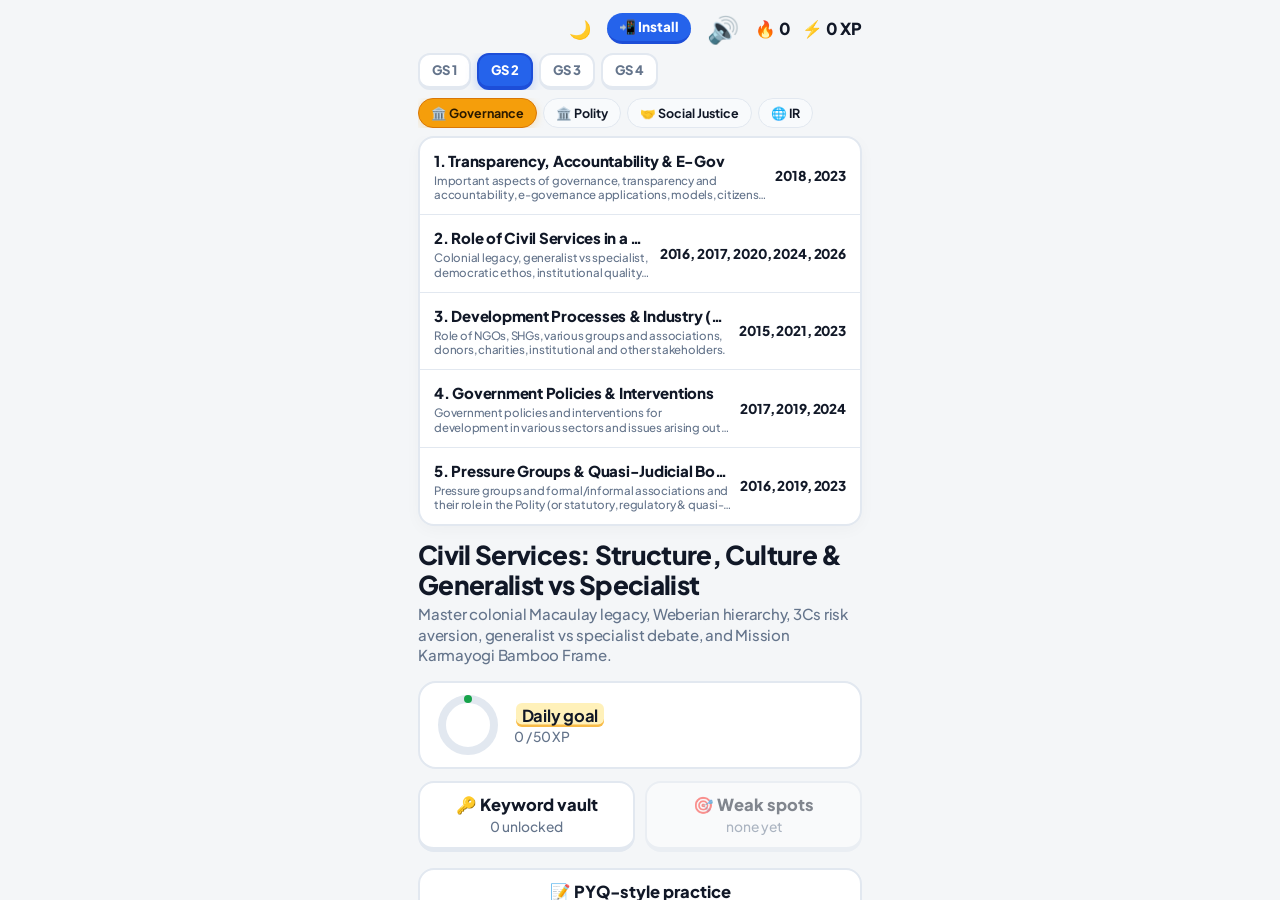
==== commit 6e96459a: "Add Governance 5-theme hub and Theme 2 Cluster 1 interactive master flow directly into mobile app" ====
--- a/mobile/index.html
+++ b/mobile/index.html
@@ -164,6 +164,26 @@
 .blk-toast{background:var(--card);border:2px solid var(--line);border-radius:14px;padding:10px 14px;font-size:14px;line-height:1.35;margin-top:10px;animation:pop .25s ease-out}
 .blk-toast.ok{border-color:var(--ok);background:var(--okbg)}
 .blk-toast.no{border-color:var(--no);background:var(--nobg)}
+
+/* Governance Mobile Master Styles */
+.gov-box{background:var(--card);border:2px solid var(--line);border-radius:16px;padding:14px;margin-bottom:12px}
+.gov-pyq-box{background:var(--card-sub);border:2px dashed var(--selb);border-radius:14px;padding:12px 14px;margin-bottom:12px}
+.gov-demand{background:rgba(245,158,11,0.08);border:2px solid rgba(245,158,11,0.35);border-radius:14px;padding:12px 14px;margin-bottom:12px;font-size:14.5px;line-height:1.4}
+.gov-demand b{background:var(--hl-bg);color:var(--ink)}
+.gov-quote{background:var(--card-sub);border:2px solid var(--line);border-left:5px solid var(--selb);border-radius:14px;padding:12px 14px;margin-bottom:12px;font-size:15px;line-height:1.4}
+.gov-triad-card{background:var(--card-sub);border:1.5px solid var(--line);border-radius:14px;padding:12px;margin-bottom:10px}
+.gov-tag{display:inline-block;font-size:11px;font-weight:800;text-transform:uppercase;padding:2px 7px;border-radius:6px;margin-bottom:4px}
+.gov-tag.struct{background:rgba(37,99,235,0.18);color:#60a5fa}
+.gov-tag.cult{background:rgba(245,158,11,0.18);color:#fbbf24}
+.gov-tag.imp{background:rgba(239,68,68,0.18);color:#f87171}
+.flag-seg{display:inline-block;padding:4px 8px;margin:3px 2px;border-radius:8px;border:1.5px solid var(--line);background:var(--card);cursor:pointer;font-weight:700;font-size:14px}
+.flag-seg.ok{border-color:var(--ok);background:var(--okbg);color:var(--ok)}
+.flag-seg.bad{border-color:var(--no);background:var(--nobg);color:var(--no)}
+.gov-sort-box{background:var(--card-sub);border:2px dashed var(--line);border-radius:14px;padding:12px;text-align:center;min-height:55px;display:flex;align-items:center;justify-content:center;font-weight:700;font-size:14.5px;margin-bottom:10px}
+.gov-fb{display:none;border-radius:12px;padding:10px 12px;margin-top:10px;font-size:13.5px;line-height:1.35}
+.gov-fb.ok{display:block;background:var(--okbg);border:1.5px solid var(--ok);color:var(--ok)}
+.gov-fb.no{display:block;background:var(--nobg);border:1.5px solid var(--no);color:var(--no)}
+
 </style></head><body><div id="app"></div>
 <script>
 var DATA = {"msme": {"id": "msme", "title": "MSME Reforms & Economic Catalysts", "badge": "🏭", "sub": "Master India's 31.1% GDP growth engine, 2020 classification, delayed payments, and Budget 2025 reforms.", "hue": ["#0f8a62", "#2f63d6", "#7442d6", "#b8760a", "#d23a40", "#0b8a9a", "#d9570c"], "ico": [["🏭", "📊", "🎯"], ["📐", "⚙️", "🌍"], ["📉", "🏢", "🇩🇪"], ["⏳", "📜", "⚖️"], ["💳", "📱", "🏦"], ["🚀", "🔨", "📦"], ["🎯", "🗺️", "🏆"]], "lessons": [{"n": "Macro Pillars & Economic Footprint", "e": "🏭", "d": "GDP, GVA, exports and 11.1 Cr livelihoods", "c": [{"t": "The Giant in Plain Sight", "b": ["India's MSME sector is the second largest employer after agriculture, sustaining <b>over 11.1 Crore jobs</b> across <b>6.33 Crore enterprises</b>.", "Macro footprint: <b>31.1% of India's GDP</b>, <b>35.4% of Manufacturing GVA</b>, and <b>48.6% of Total Merchandise Exports</b>.", "Over <b>51.2% of MSMEs are in rural areas</b>, promoting equitable regional growth and reducing distress migration."], "k": ["31.1% GDP Share", "48.6% Merchandise Exports", "11.1 Crore Jobs", "Rural Democratization"], "n": "Low capital investment per job created makes MSMEs vital for India's demographic dividend."}, {"t": "Constitutional & Policy Canvas", "b": ["Rooted in <b>Directive Principles: Article 39(b) and 39(c)</b> to prevent concentration of wealth and ensure equitable resource distribution.", "Key pillar for realizing a <b>$5 Trillion economy</b> and achieving the vision of <b>Viksit Bharat 2047</b>.", "High representation of vulnerable social groups: significant ownership by SC, ST, and women entrepreneurs."], "k": ["Article 39(b) & 39(c)", "Inclusive Growth", "Viksit Bharat 2047"], "n": "Exam angle: GS-3 (Mobilization of Resources, Employment, Industrial Policy)."}], "q": [{"k": "mc", "q": "What proportion of India's total merchandise exports is contributed by MSMEs?", "o": ["About 15%", "About 25%", "About 48.6%", "Over 75%"], "a": 2, "e": "MSMEs account for ~48.6% of India's total merchandise exports across textiles, engineering, and leather."}, {"k": "tf", "q": "More than 50% of MSME units in India are located in rural areas.", "a": 0, "e": "True. 51.2% of MSMEs are based in rural India, serving as a vital engine for decentralized growth."}, {"k": "multi", "q": "Tap all verified macroeconomic benchmarks of India's MSME sector.", "o": ["31.1% of India's GDP", "35.4% of Manufacturing GVA", "11.1 Crore jobs sustained", "90% of central corporate tax"], "a": [0, 1, 2], "e": "31.1% GDP, 35.4% Manufacturing GVA, and 11.1 Cr jobs are verified government benchmarks."}, {"k": "match", "q": "Match the macroeconomic metric to its official benchmark.", "p": [["GDP Contribution", "31.1% of GDP"], ["Manufacturing GVA", "35.4% share"], ["Merchandise Exports", "48.6% of total"], ["Employment Footprint", "11.1 Crore jobs"]], "e": "Memorize these four data points for your GS-3 introduction paragraphs!"}, {"k": "flag", "q": "Tap the red flag: the one false part of this statement.", "o": ["MSMEs contribute 31.1% of India’s GDP,", "pay 90% of central corporate tax,", "and sustain 11.1 Crore livelihoods across India."], "a": 1, "e": "MSMEs do NOT pay 90% of corporate tax; corporate tax is dominated by large conglomerates."}, {"k": "order", "inl": 1, "q": "Build the sentence: tap words in order.", "o": ["MSMEs", "power", "nearly", "half", "of", "India’s", "merchandise", "exports"], "e": "MSMEs power nearly half of India’s merchandise exports."}]}, {"n": "2020 Composite Classification", "e": "📐", "d": "Investment, turnover and export carve-out", "c": [{"t": "The 2020 Paradigm Shift", "b": ["Under the <b>Atmanirbhar Bharat package (July 2020)</b>, the government scrapped the old 2006 bifurcation between manufacturing and service units.", "Introduced a <b>composite criteria</b> combining both <b>Plant & Machinery Investment</b> and <b>Annual Turnover</b>.", "Both conditions must be satisfied. Crossing either limit moves the enterprise into the higher bracket."], "k": ["Composite Criteria", "Unified Classification", "Atmanirbhar Bharat"], "n": "Replaced the archaic 2006 manufacturing vs services equipment division."}, {"t": "The 1/5, 10/50, 50/250 Rule", "b": ["<b>Micro:</b> Investment up to <b>₹1 Crore</b> AND Turnover up to <b>₹5 Crore</b> (1:5 ratio).", "<b>Small:</b> Investment up to <b>₹10 Crore</b> AND Turnover up to <b>₹50 Crore</b> (10:50 ratio).", "<b>Medium:</b> Investment up to <b>₹50 Crore</b> AND Turnover up to <b>₹250 Crore</b> (50:250 ratio).", "Notice the constant <b>5x turnover multiplier</b> across all three tiers!"], "k": ["Micro (1 Cr / 5 Cr)", "Small (10 Cr / 50 Cr)", "Medium (50 Cr / 250 Cr)", "5x Multiplier"], "n": "Easy mnemonic: 1 -> 10 -> 50 for Investment, multiply by 5 for Turnover!"}, {"t": "Export Turnover Exclusion", "b": ["A landmark reform: <b>Export turnover is completely EXCLUDED</b> from calculating the turnover ceiling!", "Why? To prevent growing firms from fearing that exporting more will cost them their MSME priority sector status.", "An enterprise can export ₹500 Cr and still remain a 'Small' enterprise as long as domestic turnover is under ₹50 Cr."], "k": ["Export Carve-out", "Global Scale", "Incentive Compatibility"], "n": "Removes the export penalty and directly supports Atmanirbhar Bharat export competitiveness."}], "q": [{"k": "mc", "q": "What are the ceiling limits for a 'Small' enterprise under the 2020 classification?", "o": ["Inv ₹1 Cr / TO ₹5 Cr", "Inv ₹10 Cr / TO ₹50 Cr", "Inv ₹50 Cr / TO ₹250 Cr", "Inv ₹25 Cr / TO ₹100 Cr"], "a": 1, "e": "Small enterprise: Investment up to ₹10 Crore AND Turnover up to ₹50 Crore."}, {"k": "tf", "q": "Export turnover is included when determining whether an enterprise crosses the MSME turnover threshold.", "a": 1, "e": "False. Export turnover is explicitly excluded to encourage MSMEs to export aggressively without losing benefits."}, {"k": "order", "q": "Arrange the 2020 MSME tiers in ascending order of investment ceilings.", "o": ["Micro (₹1 Crore)", "Small (₹10 Crore)", "Medium (₹50 Crore)"], "e": "Micro (₹1 Cr) → Small (₹10 Cr) → Medium (₹50 Cr)."}, {"k": "match", "q": "Match the MSME tier to its maximum investment limit.", "p": [["Micro Enterprise", "Up to ₹1 Crore"], ["Small Enterprise", "Up to ₹10 Crore"], ["Medium Enterprise", "Up to ₹50 Crore"], ["Turnover Multiplier", "5x Investment"]], "e": "Clean 1:5, 10:50, 50:250 mathematical formula."}, {"k": "year", "q": "Slide to the year the composite MSME classification (Investment + Turnover) was notified under Atmanirbhar Bharat.", "a": 2020, "tol": 0, "min": 2005, "max": 2025, "e": "July 2020."}, {"k": "sort", "q": "Sort by enterprise ceiling: Micro, Small, or Medium?", "b": ["Micro", "Small", "Medium"], "it": [["₹1 Cr Invest / ₹5 Cr Turnover", 0], ["₹10 Cr Invest / ₹50 Cr Turnover", 1], ["₹50 Cr Invest / ₹250 Cr Turnover", 2]], "e": "Micro = 1/5; Small = 10/50; Medium = 50/250. Export turnover is excluded!"}]}, {"n": "The Dwarfism Paradox", "e": "📉", "d": "Why Indian firms stay micro vs German Mittelstand", "c": [{"t": "The Missing Middle & Dwarfism", "b": ["Economic Survey highlights a severe structural deformity: <b>over 99.4% of enterprises in India remain Micro</b>!", "Only <b>0.52% are Small</b>, and an infinitesimal <b>0.08% are Medium</b>.", "Instead of an upright pyramid or healthy cylinder, India has an <b>inverted mushroom</b>: vast dwarfs and giant conglomerates, with a missing middle."], "k": ["Dwarfism Paradox", "Missing Middle", "99.4% Micro Share"], "n": "Economic Survey distinguishes between 'infants' (young firms that grow) and 'dwarfs' (old firms that deliberately stay small)."}, {"t": "The Regulatory Cliff", "b": ["Why don't Indian firms grow? Because crossing the micro threshold triggers a <b>regulatory cliff</b>.", "Firms fear losing priority sector lending, tax breaks, and flexible labor compliance exemptions.", "Capital and labor become locked in low-productivity dwarf units, preventing <b>Schumpeterian 'Creative Destruction'</b>."], "k": ["Regulatory Cliff", "Perverse Incentives", "Creative Destruction"], "n": "Subsidies tied to remaining small perversely incentivize staying small."}, {"t": "The German 'Mittelstand' Benchmark", "b": ["Germany's economic miracle rests on its <b>Mittelstand</b>: highly innovative, agile medium-sized manufacturing champions.", "Features: <b>Scale-neutral incentives</b> (subsidies don't vanish upon growth), <b>dual vocational training</b>, and long-term bank capital.", "India must transition from protecting dwarfs to empowering Mittelstand-style global scale."], "k": ["German Mittelstand", "Scale-Neutrality", "Hidden Champions"], "n": "A classic international case study to quote in your GS-3 conclusion."}], "q": [{"k": "mc", "q": "What percentage of enterprises in India's MSME sector are micro units?", "o": ["Around 50%", "Around 75%", "Over 99.4%", "Exactly 33%"], "a": 2, "e": "Over 99.4% of all MSMEs in India are micro enterprises, showcasing extreme dwarfism."}, {"k": "tf", "q": "Economic Survey describes 'dwarfs' as young startup firms that need temporary policy protection to grow.", "a": 1, "e": "False. Young firms are 'infants'. 'Dwarfs' are older firms that intentionally stay small to exploit policy exemptions."}, {"k": "multi", "q": "Tap the core root causes of MSME dwarfism in India.", "o": ["Regulatory cliff upon scaling up", "Loss of priority sector lending and fiscal exemptions", "Excessive supply of equity capital", "Distortionary size-based incentives"], "a": [0, 1, 3], "e": "Size-based incentives, regulatory cliffs, and fear of losing exemptions trap firms in dwarfism."}, {"k": "match", "q": "Match the economic concept to its definition.", "p": [["Dwarfism", "Older firms deliberately remaining small"], ["Missing Middle", "Scarcity of medium-sized enterprises"], ["Mittelstand", "German scale-neutral medium firm model"], ["Creative Destruction", "Dynamic firms replacing obsolete ones"]], "e": "Crucial terminology for GS-3 industrial policy answers."}, {"k": "riddle", "q": "Detective: who am I? Fewer clues, more XP.", "c": ["I am an economic phenomenon documented by Chief Economic Advisor KV Subramanian.", "Firms stay deliberately small and under 100 workers to retain subsidies and avoid labor inspections.", "I prevent India from building global Mittelstand champions."], "o": ["Dwarfism syndrome", "Twin balance sheet", "Dutch disease", "Liquidity trap"], "a": 0, "e": "Dwarfism syndrome: firms stay dwarfs rather than growing into giants."}]}, {"n": "Delayed Payments & Section 43B(h)", "e": "⏳", "d": "MSMED Act Sections 15-19 & statutory teeth", "c": [{"t": "Working Capital Asphyxiation", "b": ["Delayed payments from large corporate buyers and CPSEs are the #1 cause of MSME mortality.", "Small suppliers have weak bargaining power and are forced to accept payment delays of 120-180 days.", "This triggers severe liquidity crunches, inability to service bank debt, and insolvency."], "k": ["Delayed Payments", "Working Capital Crisis", "Bargaining Asymmetry"], "n": "MSMEs are often profitable on paper but bankrupt in cash flow."}, {"t": "MSMED Act Statutory Mandate (Sections 15-19)", "b": ["<b>Section 15:</b> Buyer must pay within agreed period (maximum <b>45 days</b>; or 15 days if no agreement in writing).", "<b>Section 16:</b> Defaulting buyer must pay <b>compound interest with monthly rests at 3 TIMES the RBI Bank Rate</b>!", "<b>Section 18 & 19:</b> Micro & Small Enterprise Facilitation Councils (MSEFC). If buyer appeals, they must pre-deposit <b>75% of the award amount</b>!"], "k": ["45-day Maximum Window", "3x RBI Bank Rate Compound Interest", "MSEFC", "75% Pre-deposit"], "n": "The 75% pre-deposit under Section 19 prevents big buyers from tying small vendors in endless litigation."}, {"t": "Section 43B(h) Income Tax Act Tooth", "b": ["Introduced in <b>Finance Act 2023</b> to enforce real payment discipline on buyers.", "Rule: A buyer can only claim tax deduction for purchases from MSMEs in the year the payment is <b>actually made</b>!", "If payment is delayed beyond the 45-day window, the deduction is disallowed that financial year, sharply raising the buyer's income tax bill."], "k": ["Section 43B(h)", "Tax Disallowance", "Payment Discipline"], "n": "Provides a direct financial penalty that forces corporate CFOs to pay MSMEs on time."}], "q": [{"k": "mc", "q": "What is the maximum payment credit period permitted under Section 15 of MSMED Act when agreed in writing?", "o": ["15 days", "30 days", "45 days", "90 days"], "a": 2, "e": "Section 15 stipulates that the agreed credit period cannot exceed 45 days under any circumstances."}, {"k": "mc", "q": "What penal interest rate applies to delayed payments under Section 16 of the MSMED Act?", "o": ["Bank Rate + 2%", "Simple interest at 10%", "3 times the RBI Bank Rate (compound interest)", "No interest penalty"], "a": 2, "e": "Defaulting buyers must pay compound interest with monthly rests at 3 times the RBI Bank Rate."}, {"k": "tf", "q": "Under Section 43B(h), buyers can still claim tax deductions for delayed payments if they provide an affidavit.", "a": 1, "e": "False. Deductions are strictly disallowed for that financial year unless payment was made within the statutory 45-day limit."}, {"k": "order", "q": "Put the delayed payments enforcement process in sequence.", "o": ["Supply of goods/services completed", "45-day maximum statutory window expires", "Filing application on MSME Samadhaan portal", "MSEFC arbitral award with 3x bank rate interest", "Buyer mandatory 75% pre-deposit for appeal"], "e": "Supply → 45 days expire → Samadhaan filing → MSEFC award → 75% pre-deposit."}, {"k": "flag", "q": "Tap the red flag.", "o": ["Section 15 of MSMED Act mandates payment within 45 days,", "defaults incur compound interest at 3 times bank rate,", "and defaulting corporate buyers get instant income tax deductions."], "a": 2, "e": "Section 43B(h) DISALLOWS tax deduction to defaulting buyers until actual payment is made!"}]}, {"n": "Credit Gap & Financing Innovations", "e": "💳", "d": "UK Sinha Committee, TReDS & cash-flow lending", "c": [{"t": "The ₹30 Lakh Crore Credit Chasm", "b": ["The <b>UK Sinha Committee (RBI, 2019)</b> estimated an unmet credit gap of over <b>₹30 Lakh Crore</b> in the MSME sector.", "Over 85% of MSMEs lack access to formal bank loans due to an absence of immovable physical collateral (real estate/land).", "Traditional banking relies on asset-based mortgages rather than business cash-flows."], "k": ["UK Sinha Committee", "₹30 Lakh Crore Deficit", "Collateral Trap"], "n": "Without formal credit, MSMEs are forced into predatory informal borrowing at 30-40% interest."}, {"t": "Shift to Digital Cash-Flow Underwriting", "b": ["Public sector banks are pivoting from physical collateral to <b>digital footprint underwriting</b>.", "Assessing creditworthiness through <b>GST invoices</b>, bank statements via <b>Account Aggregators</b>, and UPI merchant turnover.", "Enables algorithm-driven collateral-free credit sanctioning in minutes rather than weeks."], "k": ["Cash-flow Lending", "Account Aggregator", "Digital Footprint"], "n": "Turns transaction data into an economic asset for the borrower."}, {"t": "TReDS: Invoice Factoring Platform", "b": ["<b>Trade Receivables Discounting System (TReDS)</b>: an RBI-regulated institutional mechanism for electronic factoring.", "MSMEs upload accepted invoices; multiple banks and NBFCs bid to discount them without recourse.", "Budget 2024-25 lowered the mandatory buyer onboarding turnover threshold to <b>₹500 Crore</b> to force CPSEs and corporates onto the platform."], "k": ["TReDS", "Factoring without Recourse", "₹500 Cr Mandate"], "n": "Converts locked accounts receivable into instant liquid working capital."}], "q": [{"k": "mc", "q": "Which RBI-appointed committee authored the comprehensive blueprint on MSME credit and structural reforms?", "o": ["Nachiket Mor Committee", "UK Sinha Committee", "Bimal Jalan Committee", "Urjit Patel Committee"], "a": 1, "e": "The UK Sinha Committee (2019) recommended the overhaul of MSME credit, TReDS expansion, and cash-flow underwriting."}, {"k": "tf", "q": "TReDS is an RBI-regulated electronic platform that enables MSMEs to discount their trade invoices through competitive financier bidding.", "a": 0, "e": "True. TReDS allows MSMEs to auction unpaid corporate invoices to financiers for upfront cash without recourse."}, {"k": "multi", "q": "Tap all instruments facilitating digital cash-flow based MSME credit.", "o": ["Account Aggregator framework", "GST invoice data analytics", "TReDS factoring platform", "Physical land registry mortgage"], "a": [0, 1, 2], "e": "Account Aggregator, GST returns, and TReDS enable cash-flow lending, replacing physical mortgages."}, {"k": "match", "q": "Match the financing tool to its key mechanism.", "p": [["UK Sinha Committee", "₹30 Lakh Crore credit gap analysis"], ["TReDS Platform", "Invoice discounting without recourse"], ["Account Aggregator", "Consent-based digital financial data sharing"], ["Cash-Flow Lending", "Credit based on GST transactions, not land"]], "e": "Core pillars of the digital credit revolution for MSMEs."}, {"k": "riddle", "q": "Detective: who am I?", "c": ["I am an institutional electronic platform regulated by RBI.", "MSMEs upload their trade receivables against corporate buyers.", "Financiers bid in reverse auctions to discount the invoices without recourse."], "o": ["TReDS", "Udyam", "GeM", "SWIFT"], "a": 0, "e": "TReDS (Trade Receivables Electronic Discounting System)."}]}, {"n": "Budget 2025-26 & Flagship Schemes", "e": "🚀", "d": "Credit guarantee, PM Vishwakarma & E-Commerce Hubs", "c": [{"t": "New Credit Guarantee Scheme (Budget 2025)", "b": ["A self-financing guarantee fund providing <b>collateral-free credit cover up to ₹100 Crore</b> per MSME for machinery & equipment purchase.", "Focuses specifically on manufacturing scale-up and technological upgradation.", "Borrowers pay an annual guarantee fee based on the diminishing loan balance."], "k": ["₹100 Cr Guarantee Fund", "Machinery Purchase", "Self-financing"], "n": "Solves the capex financing roadblock for ambitious small enterprises."}, {"t": "PM Vishwakarma Scheme (₹13,000 Crore)", "b": ["Central Sector Scheme offering end-to-end holistic lifecycle support for <b>18 traditional artisan trades</b> (carpenters, blacksmiths, potters, etc.).", "Five pillars: <b>PM Vishwakarma Certificate & ID</b>, <b>Skill training with ₹500/day stipend</b>, <b>₹15,000 modern toolkit incentive</b>.", "Collateral-free enterprise credit up to <b>₹3 Lakh</b> (₹1L tranche 1 + ₹2L tranche 2) at a concessional interest rate of <b>5%</b>!"], "k": ["PM Vishwakarma", "18 Traditional Trades", "₹15,000 Toolkit", "5% Subsidized Loans"], "n": "Protects traditional artisanal heritage while linking them to modern value chains."}, {"t": "E-Commerce Export Hubs (ECEH) & Mudra Expansion", "b": ["<b>E-Commerce Export Hubs (ECEH):</b> Public-private partnership zones providing single-window regulatory, customs, and testing clearances for cross-border e-commerce.", "<b>Mudra 'Tarun Plus':</b> Loan ceiling doubled from ₹10 Lakh to <b>₹20 Lakh</b> for entrepreneurs who have successfully repaid prior Tarun loans.", "<b>TReDS expansion:</b> Lowering buyer mandate to ₹500 Cr adds 22 CPSEs and 7,000+ private companies."], "k": ["E-Commerce Export Hubs", "Mudra Tarun Plus (₹20 Lakh)", "Cross-border Trade"], "n": "Empowers grassroots MSMEs to sell directly to consumers across the globe via digital marketplaces."}], "q": [{"k": "mc", "q": "What is the maximum credit cover provided under the Budget 2025 Credit Guarantee Scheme for machinery purchase?", "o": ["₹10 Crore", "₹25 Crore", "₹50 Crore", "₹100 Crore"], "a": 3, "e": "Budget 2024-25 introduced a guarantee fund facilitating collateral-free term loans up to ₹100 Crore."}, {"k": "mc", "q": "How many traditional artisan trades are supported under the PM Vishwakarma Scheme?", "o": ["10 trades", "12 trades", "18 trades", "25 trades"], "a": 2, "e": "The scheme covers 18 traditional family-based trades including carpenters, blacksmiths, goldsmiths, and sculptors."}, {"k": "tf", "q": "The Mudra 'Tarun Plus' ceiling was doubled to ₹20 Lakh in the Union Budget.", "a": 0, "e": "True. The limit was raised to ₹20 Lakh for entrepreneurs who have successfully repaid earlier Tarun loans."}, {"k": "multi", "q": "Tap all key pillars of the PM Vishwakarma Scheme.", "o": ["PM Vishwakarma Certificate & ID card", "₹15,000 grant for modern toolkits", "Collateral-free credit up to ₹3 Lakh at 5% interest", "Mandatory nationalization of private workshops"], "a": [0, 1, 2], "e": "Certification, toolkit grant of ₹15,000, and subsidized loans at 5% form the scheme's core."}]}, {"n": "Mains Answer Mastery Toolkit", "e": "🎯", "d": "Keywords, 5-point skeleton & conclusion", "c": [{"t": "High-Yield Keywords to Drop", "b": ["<b>Macro & Structure:</b> 31.1% GDP, 48.6% merchandise exports, 11.1 crore livelihoods, rural democratization.", "<b>Diagnostic Terminology:</b> Dwarfism paradox, regulatory cliff, missing middle, Schumpeterian creative destruction, working capital asphyxiation.", "<b>Policy & Reform Solutions:</b> German Mittelstand model, scale-neutral incentives, Section 43B(h) statutory discipline, TReDS invoice factoring, E-Commerce Export Hubs (ECEH)."], "k": ["Use 4 to 5 per Mains answer!"], "n": "Examiners scan for specific diagnostic vocabulary rather than generic essays."}, {"t": "Mains 5-Stage Answer Skeleton", "b": ["<b>1. Introduction:</b> Macro triad (31.1% GDP, 35.4% GVA, 48.6% exports) + Article 39(b)/(c) constitutional link.", "<b>2. Structural Significance:</b> Low capital cost per job, rural balance, export dynamo.", "<b>3. Core Bottlenecks:</b> Dwarfism (99.4% micro), ₹30L Cr credit gap (UK Sinha), delayed payments.", "<b>4. Recent Policy Push:</b> 2020 composite criteria, Budget 2025 ₹100 Cr guarantee, Sec 43B(h), PM Vishwakarma.", "<b>5. Way Forward & Conclusion:</b> Transition from dwarfs to German Mittelstand; engine for $5T economy and Viksit Bharat 2047."], "k": ["Intro → Significance → Bottlenecks → Policy → Mittelstand Conclusion"], "n": "Structure your answers with subheadings, data, and visual flowcharts for top marks."}], "q": [{"k": "order", "q": "Order the optimal Mains answer structure for an MSME question.", "o": ["Intro: 31.1% GDP, 48.6% exports, 11.1 Cr jobs", "Structural Significance & Employment Democratization", "Core Bottlenecks: Dwarfism, Credit Gap, Delayed Payments", "Government Initiatives: Sec 43B(h), Budget 2025, Vishwakarma", "Conclusion: German Mittelstand for Viksit Bharat 2047"], "e": "Macro Data → Significance → Crisis/Bottlenecks → Policy Interventions → Global Benchmark Conclusion."}, {"k": "mc", "q": "Which international manufacturing model is widely recommended for India to overcome the 'missing middle'?", "o": ["South Korean Chaebols", "German Mittelstand", "American Wall Street", "Japanese Keiretsu monopolies"], "a": 1, "e": "The German Mittelstand model is praised for its scale-neutral policies, vocational training, and resilient medium enterprises."}, {"k": "multi", "q": "Tap the indispensable Mains keywords for MSME answers.", "o": ["Dwarfism paradox", "Section 43B(h)", "German Mittelstand", "Agrarian collectivization"], "a": [0, 1, 2], "e": "Dwarfism, Section 43B(h), and Mittelstand are top-scoring keywords."}, {"k": "flip", "q": "Draft a 2-line intro for 'MSMEs: From Regulatory Dwarfs to Viksit Bharat Engines'.", "r": "Sustaining 31.1% of India's GDP, 48.6% of merchandise exports, and over 11.1 crore livelihoods, MSMEs constitute the bedrock of India's economic architecture. Transitioning them from protected dwarfs into globally competitive, Mittelstand-style champions is the paramount prerequisite for a $5 Trillion economy."}]}], "pyq": [{"k": "flip", "q": "UPSC Mains 2023 (GS-3): Faster economic growth requires increased share of the manufacturing sector in GDP, particularly MSMEs. Comment on the present policies of the Government in this regard. (150 words)", "r": "<b>Context:</b> Manufacturing share remains stagnant at ~16-17% of GDP against the 25% National Manufacturing Policy target. MSMEs are crucial (31.1% GDP, 35.4% Mfg GVA, 48.6% exports, 11.1 Cr jobs).<br><b>Key Policy Interventions:</b><br>1. <b>2020 Composite Criteria:</b> Eliminated the 'fear of growing' by combining investment + turnover and excluding export turnover from ceilings.<br>2. <b>Liquidity & Capital:</b> ₹100 Cr collateral-free credit guarantee (Budget 2024-25), Mudra Tarun Plus doubled to ₹20L, TReDS invoice discounting.<br>3. <b>Fiscal Discipline:</b> Section 43B(h) disallows tax deductions for delayed buyer payments beyond 45 days.<br>4. <b>Artisan Inclusion:</b> PM Vishwakarma (₹13,000 Cr) providing ₹15k toolkits and 5% collateral-free loans to 18 traditional crafts.<br><b>Way Forward:</b> Emulate the German Mittelstand cluster model with scale-neutral incentives and dedicated E-Commerce Export Hubs (ECEH)."}, {"k": "flip", "q": "UPSC Mains 2022 (GS-3): What are the key bottlenecks faced by MSMEs in India? How can institutional credit flows and e-commerce platforms help overcome the problem of dwarfism? (250 words)", "r": "<b>Dwarfism Paradox:</b> Over 99.4% of Indian enterprises remain micro units, with only 0.08% reaching medium size (inverted mushroom structure).<br><b>Core Bottlenecks:</b><br>1. <b>₹30 Lakh Crore Credit Deficit:</b> UK Sinha Committee highlighted that traditional banks demand immovable asset collateral.<br>2. <b>Working Capital Asphyxiation:</b> Unpaid invoices average 90-180 days, locking liquidity.<br>3. <b>Regulatory Cliff:</b> Labor laws and compliance thresholds penalize units for hiring or expanding.<br><b>Catalytic Role of Credit & Tech:</b><br>1. <b>Digital Cash-flow Lending:</b> GST invoicing data + Account Aggregator framework enable collateral-free underwriting based on transactions.<br>2. <b>TReDS Factoring:</b> Converts unpaid supplier invoices into instant cash without buyer recourse.<br>3. <b>E-Commerce & ONDC:</b> Eliminates predatory middlemen, providing direct pan-India and global export access (ECEH).<br><b>Conclusion:</b> Transforming dwarfs into Mittelstand champions is essential for a $5 Trillion economy."}, {"k": "flip", "q": "UPSC Mains 2020 (GS-3): Explain the rationale behind the revised definition of MSMEs introduced in 2020. How will the composite criteria of investment and turnover help in eliminating the 'fear of growing'? (150 words)", "r": "<b>Rationale of 2020 Revision:</b><br>1. <b>End of Artificial Bifurcation:</b> Merged Manufacturing and Services into a single unified threshold.<br>2. <b>Composite Criteria:</b> Formulated dual thresholds (Micro: ₹1Cr/₹5Cr; Small: ₹10Cr/₹50Cr; Medium: ₹50Cr/₹250Cr).<br>3. <b>Export Turnover Carve-Out:</b> Exports are strictly excluded from turnover calculation.<br><b>Eliminating the 'Fear of Growing':</b><br>Under the old 2006 Act, firms intentionally split into multiple micro shell entities or throttled output to preserve Priority Sector Lending (PSL) and public procurement benefits. The revised criteria allows units to upgrade machinery and aggressively export without forfeiting MSME concessions, fostering genuine economies of scale."}, {"k": "flip", "q": "UPSC Mains 2024 (GS-3): Working capital constraints and delayed payments severely handicap the competitiveness of Indian small enterprises. Evaluate the efficacy of Section 43B(h) of the Income Tax Act and the TReDS platform in mitigating this challenge. (150 words)", "r": "<b>The Liquidity Crisis:</b> As noted by NITI Aayog, delayed payments lock over ₹10 Lakh Crore of MSME capital annually.<br><b>Efficacy of Reforms:</b><br>1. <b>Section 43B(h):</b> Disallows buyers from claiming income tax deduction on purchases from Micro and Small units unless payment is settled within 45 days (MSMED Act Sec 15). Created immediate board-level urgency.<br>2. <b>TReDS Factoring:</b> Three-party bidding by banks discounts accepted invoices into instant liquidity with zero collateral.<br><b>Challenges:</b> Big corporate buyers threaten to cancel orders or demand suppliers de-register from Udyam.<br><b>Way Forward:</b> Auto-reflecting overdue invoices on the GST portal and making TReDS mandatory for all ₹250 Cr+ turnover corporations."}], "bg": {"b": ["Challenges & Gaps", "Solutions & Reforms", "Models & Frameworks"], "it": [["Dwarfism Paradox (99.4% Micro)", 0, "Dwarfism is the structural bottleneck where firms intentionally stay small to avoid regulatory costs."], ["Section 43B(h) Tax Disallowance", 1, "Section 43B(h) disallows corporate tax deductions if MSME invoices are unpaid past 45 days."], ["German Mittelstand", 2, "German Mittelstand is the globally renowned cluster benchmark for scale-neutral medium enterprises."], ["₹30 Lakh Crore Credit Gap", 0, "The UK Sinha Committee identified the massive formal credit deficit suffocating MSMEs."], ["TReDS Invoice Factoring", 1, "TReDS is the electronic factoring platform enabling competitive discounting of trade receivables."], ["2020 Composite Criteria (1/5, 10/50, 50/250)", 2, "The unified classification criteria with statutory export turnover exclusion."], ["Working Capital Asphyxiation", 0, "Severe liquidity crunch caused by buyers taking 90-180 days to clear invoices."], ["Budget 2025 ₹100 Cr Guarantee", 1, "Collateral-free credit guarantee scheme for machinery purchase introduced in Union Budget 2024-25."], ["PM Vishwakarma Model", 2, "Holistic framework supporting traditional artisans across 18 trades with toolkits and 5% credit."], ["Regulatory Cliff & Compliance Burden", 0, "Sudden jump in labor and tax compliances when a unit expands from micro to small."], ["E-Commerce Export Hubs (ECEH)", 1, "Public-private trade logistics hubs enabling micro producers to export globally without middlemen."], ["Digital Cash-Flow Lending via ONDC", 2, "Transaction-based credit underwriting replacing traditional fixed asset mortgages."]]}, "sks": [{"t": "MSME Macro Significance", "s": ["MSMEs are the economic bedrock: 31.1% GDP, 35.4% Manufacturing GVA, 48.6% exports, 11.1 Cr jobs.", "Articles 39(b) & 39(c) DPSP; 2020 composite criteria (1/5, 10/50, 50/250) with export exclusion.", "Pros: high employment elasticity, 51.2% rural balance. Cons: 99.4% micro dwarfs, ₹30L Cr credit gap.", "UK Sinha Committee, Budget 2025 ₹100 Cr guarantee, Section 43B(h), PM Vishwakarma.", "Pyramid: Inverted mushroom (99.4% micro) → Transition to German Mittelstand cylinder."]}, {"t": "Delayed Payments & Section 43B(h)", "s": ["Delayed payments lock working capital and cause insolvency despite on-paper profitability.", "MSMED Act Sec 15 (45-day cap), Sec 16 (3x RBI Bank Rate compound interest), Sec 19 (75% pre-deposit).", "Pros: stringent penal framework. Cons: weak bargaining power, buyers threaten cancellation.", "Section 43B(h) tax disallowance, MSME Samadhaan portal, TReDS invoice discounting.", "Flowchart: Supply goods → 45-day deadline → Sec 43B(h) tax penalty / MSEFC arbitral award."]}, {"t": "Overcoming MSME Dwarfism", "s": ["Dwarfism: over 99.4% of Indian firms remain micro, suppressing productivity and R&D investment.", "Economic Survey 'Infants vs Dwarfs' distinction; Schumpeter's Creative Destruction.", "Pros of scale: global export competitiveness, higher wages. Cons of dwarfism: locked capital, low tech.", "German Mittelstand model: scale-neutral incentives, dual technical vocational training, ECEH hubs.", "Ladder: Micro (₹1 Cr/₹5 Cr) → Small (₹10 Cr/₹50 Cr) → Medium (₹50 Cr/₹250 Cr) → Mittelstand."]}], "aq": [{"k": "flag", "q": "Tap the red flag: the one false part of this statement.", "o": ["MSMEs generate 31.1% of India’s GDP,", "pay 90% of central corporate income tax,", "and power 48.6% of merchandise exports."], "a": 1, "e": "MSMEs do NOT pay 90% of corporate tax; corporate tax is dominated by large conglomerates."}, {"k": "flag", "q": "Tap the red flag.", "o": ["Section 15 of MSMED Act mandates payment within 45 days,", "defaults incur compound interest at 3 times bank rate,", "and defaulting buyers are granted full immediate tax deductions."], "a": 2, "e": "Section 43B(h) DISALLOWS income tax deductions until actual payment is made!"}, {"k": "year", "q": "Slide to the year composite MSME classification (Investment + Turnover) was notified under Atmanirbhar Bharat.", "a": 2020, "tol": 0, "min": 2005, "max": 2025, "e": "July 2020."}, {"k": "year", "q": "Slide to the year Parliament enacted the Micro, Small and Medium Enterprises Development (MSMED) Act.", "a": 2006, "tol": 0, "min": 2000, "max": 2020, "e": "2006."}, {"k": "sort", "q": "Sort every enterprise: Micro, Small, or Medium?", "b": ["Micro", "Small", "Medium"], "it": [["₹1 Cr Investment / ₹5 Cr Turnover", 0], ["₹10 Cr Investment / ₹50 Cr Turnover", 1], ["₹50 Cr Investment / ₹250 Cr Turnover", 2], ["Single artisan pottery workshop", 0], ["Auto parts supplier with ₹35 Cr turnover", 1]], "e": "1/5 Micro, 10/50 Small, 50/250 Medium. Export turnover is excluded!"}, {"k": "sort", "q": "Sort every item: Dwarfism Symptom or Reform Measure?", "b": ["Dwarfism Symptom", "Reform Measure"], "it": [["Capping employee headcount below 100", 0], ["TReDS invoice discounting", 1], ["Fragmenting into dummy sister firms", 0], ["Cash-flow digital lending via Account Aggregator", 1], ["Fear of losing priority credit tag", 0]], "e": "Dwarfism traps firms in unproductive size; reforms enable non-punitive scaling."}, {"k": "mc", "q": "Odd keyword out: which does NOT belong with TReDS?", "o": ["Financier / Factor", "MSME Supplier", "Corporate Buyer", "Personal Car Loan"], "a": 3, "e": "TReDS is an institutional auction platform for MSME trade receivables."}], "dq": [{"k": "riddle", "q": "Who am I? Fewer clues, more XP.", "c": ["I am an electronic platform regulated by the Reserve Bank of India.", "MSMEs upload their trade receivables against large corporate and PSU buyers.", "Financiers bid competitively in online reverse auctions to discount the bills without recourse."], "o": ["TReDS", "Udyam", "GeM", "SWIFT"], "a": 0, "e": "TReDS (Trade Receivables Electronic Discounting System)."}, {"k": "riddle", "q": "Who am I?", "c": ["I was launched in Budget 2023 with an outlay of ₹13,000 Crore.", "I cover 18 traditional artisan and craft trades like blacksmiths, potters, and sculptors.", "I provide a ₹15,000 toolkit grant, collateral-free credit at 5%, and official verification."], "o": ["PM Vishwakarma", "PM SVANidhi", "Stand-Up India", "MUDRA"], "a": 0, "e": "PM Vishwakarma Scheme."}, {"k": "riddle", "q": "Who am I?", "c": ["I am a statutory council established in every state under Section 18 of the MSMED Act, 2006.", "Aggrieved MSMEs approach me when buyer payments are delayed beyond 45 days.", "I act as arbitrator and conciliation authority with powers of a civil court."], "o": ["MSEFC", "NCLT", "Competition Commission", "DRT"], "a": 0, "e": "MSEFC (Micro and Small Enterprises Facilitation Council)."}], "sq": {"k": "story", "q": "Officer mission: General Manager of District Industries Centre (DIC) receives a distress petition from an SC woman-owned brassware unit whose invoices are 120 days overdue from a Tier-1 contractor.", "e": "Values: economic justice, statutory enforcement, affirmative support.", "s": [{"t": "The entrepreneur states her bank loan is turning NPA due to this unpaid bill. First step?", "o": [["Issue immediate notice under Section 18 of MSMED Act & register on MSME Samadhaan", 1, "Immediate formal statutory escalation protects her from default."], ["Tell her to resolve commercial disputes informally", 0, "Leaves the vulnerable micro entrepreneur powerless against big buyers."], ["Advise her to declare bankruptcy", 0, "Abdicates administrative duty to support compliant enterprise."]]}, {"t": "The corporate buyer claims the goods were delivered 3 days late and demands a 50% discount. Your call?", "o": [["Convene MSEFC conciliation within 90-day statutory timeline and scrutinize inspection memo", 1, "Rejections must be raised within 15 days of delivery under Section 2(b)."], ["Accept the corporate's unilateral 50% deduction", 0, "Violates the statutory protection against arbitrary offsets."], ["Transfer the dispute to regular civil court", 0, "Civil courts face multi-year delays, defeating Section 18."]]}, {"t": "The buyer fails to appear for conciliation. Next?", "o": [["Initiate formal arbitration under Arbitration Act and notify compound interest liability at 3x bank rate", 1, "Statutory escalation enforces the law and triggers Section 43B(h) tax disallowance."], ["Drop the proceedings", 0, "Gross dereliction of administrative duty."], ["Ask the entrepreneur to compromise", 0, "Weakens the integrity of MSME credit architecture."]]}]}, "vq": {"k": "sort", "q": "Venn sort: TReDS only, Factoring only, or Both?", "b": ["TReDS only", "Factoring only", "Both"], "it": [["RBI-licensed electronic multi-funder auction platform", 0], ["Traditional bilateral relationship with a single NBFC factor", 1], ["Converts trade receivables into immediate cash liquidity", 2], ["MSMEs avoid recourse on approved invoices", 2]], "e": "Both liquefy working capital; TReDS brings competitive digital multi-bidder auctions."}, "bq": [{"k": "order", "inl": 1, "q": "Build the sentence: tap the words in order.", "o": ["MSMEs", "power", "31.1%", "percent", "of", "India’s", "GDP"], "e": "MSMEs power 31.1% percent of India’s GDP."}, {"k": "order", "inl": 1, "q": "Build the sentence: tap the words in order.", "o": ["Section", "15", "mandates", "payment", "within", "45", "days"], "e": "Section 15 mandates payment within 45 days."}, {"k": "order", "inl": 1, "q": "Build the sentence: tap the words in order.", "o": ["Export", "turnover", "is", "excluded", "from", "MSME", "limits"], "e": "Export turnover is excluded from MSME limits."}]}, "exams": {"id": "exams", "title": "Public Exams Act & Exam Integrity", "badge": "🏛️", "sub": "Master the 2024/2026 Act, K. Radhakrishnan Committee reforms, NTA restructuring, and exam security.", "hue": ["#2f63d6", "#7442d6", "#0f8a62", "#d23a40", "#b8760a", "#0b8a9a"], "ico": [["🏛️", "⚖️", "📜"], ["🔒", "👮", "⛓️"], ["🔍", "📋", "🏫"], ["⚙️", "🏢", "💻"], ["📜", "⚖️", "🎯"], ["🏆", "🗺️", "🧭"]], "lessons": [{"n": "Engine of Mobility & The Crisis", "e": "🏛️", "d": "Social mobility, paper leak syndicates & judicial alarm", "c": [{"t": "The Ladder of Hope", "b": ["In India, competitive public examinations are the <b>primary vehicle for upward social mobility</b>.", "They allow underprivileged, rural, and first-generation learners to transcend generational poverty on sheer merit.", "When an examination is compromised, meritocracy is murdered, destroying public faith in the republic."], "k": ["Social Mobility", "Meritocracy", "Public Trust"], "n": "Chhattisgarh High Court dictum: 'A paper leak is more heinous than murder; murder takes one life, but a paper leak kills the dreams of millions.'"}, {"t": "The Organized Crime Syndicate", "b": ["Paper leaks have evolved from localized cheating into <b>trans-state organized criminal syndicates</b>.", "Operating with corporate sophistication: charging <b>₹30 Lakh to ₹50 Lakh per leaked paper</b>.", "Modus operandi: breaching printing presses, hacking commercial private computer labs, and deploying expert 'solvers'."], "k": ["Organized Syndicates", "Commercialized Cheating", "Institutional Breach"], "n": "Economic incentives: multi-crore illicit profits with historically low prosecution and bail loopholes."}], "q": [{"k": "mc", "q": "Which High Court observed that 'a paper leak is more heinous than murder'?", "o": ["Allahabad High Court", "Chhattisgarh High Court", "Delhi High Court", "Bombay High Court"], "a": 1, "e": "The Chhattisgarh High Court highlighted the profound moral and generational damage wrought by examination leaks."}, {"k": "tf", "q": "Modern paper leaks in India are primarily minor, isolated classroom offenses rather than organized interstate operations.", "a": 1, "e": "False. Investigations (e.g. EOU Bihar, CBI) reveal multi-state organized crime syndicates charging ₹30-50L per candidate."}, {"k": "multi", "q": "Tap the societal impacts of compromised public recruitment exams.", "o": ["Erosion of faith in meritocratic governance", "Disproportionate harm to underprivileged rural aspirants", "Economic loss of candidate years and savings", "Automatic acceleration of government appointments"], "a": [0, 1, 2], "e": "Compromised exams destroy meritocracy, waste precious years of youth, and hit marginalized families hardest."}, {"k": "flag", "q": "Tap the red flag.", "o": ["Paper leaks compromise constitutional Article 14 and 16 merit,", "generate illicit seats costing ₹30-50 Lakhs,", "and the High Court described paper leaks as minor administrative irregularities."], "a": 2, "e": "The High Court held: 'A paper leak is more heinous than murder because it destroys the careers of millions.'"}]}, {"n": "Public Examinations Act 2024", "e": "⚖️", "d": "Statutory architecture, penalties & candidate immunity", "c": [{"t": "The Statutory Shield", "b": ["Enacted as the <b>Public Examinations (Prevention of Unfair Means) Act, 2024</b>.", "Applies across central testing bodies: <b>UPSC, SSC, NTA, RRB, and IBPS</b>.", "Defines 15 specific corrupt practices: question leaking, unauthorized paper possession, tampering with computer networks, and fake websites."], "k": ["Public Examinations Act 2024", "Central Agencies Covered", "15 Corrupt Practices"], "n": "A dedicated central law to create overwhelming criminal deterrence."}, {"t": "Two-Tiered Penal Architecture", "b": ["<b>Individual Cheater/Service Provider:</b> Imprisonment of <b>3 to 5 years</b> and fine up to <b>₹10 Lakh</b>.", "<b>Organized Crime Syndicate:</b> Rigorous imprisonment of <b>5 to 10 years</b> and minimum fine of <b>₹1 Crore</b>!", "Defaulting institutions face <b>attachment of property</b> and recovery of total examination costs."], "k": ["3-5 Years (Individual)", "5-10 Years & ₹1 Cr Fine (Syndicate)", "Asset Attachment"], "n": "All offenses are Cognizable, Non-Bailable, and Non-Compoundable."}, {"t": "Bona Fide Candidate Immunity", "b": ["A critical safeguard: <b>honest candidates are NOT criminalized</b> under this Act!", "Students caught cheating remain subject to administrative examination bylaws (debarment), but are shielded from draconian anti-gang criminal charges.", "Focus is squarely on prosecuting the criminal supply-side: syndicates, corrupt officials, and coaching mafia."], "k": ["Candidate Immunity", "Supply-side Prosecution", "Targeting Kingpins"], "n": "Prevents harassment of vulnerable young students by law enforcement."}], "q": [{"k": "mc", "q": "What is the minimum fine prescribed for organized paper leak syndicates under the 2024 Act?", "o": ["₹10 Lakh", "₹25 Lakh", "₹50 Lakh", "₹1 Crore"], "a": 3, "e": "Section 10(2) mandates a minimum fine of ₹1 Crore alongside 5 to 10 years imprisonment for organized syndicates."}, {"k": "tf", "q": "Bona fide student aspirants caught copying are sentenced to mandatory 5-year prison terms under the 2024 Act.", "a": 1, "e": "False. Candidates are explicitly protected from the criminal provisions of the Act, which target organized syndicates."}, {"k": "match", "q": "Match the entity to its statutory penal consequence.", "p": [["Individual Cheating", "3 to 5 years prison + ₹10L fine"], ["Organized Syndicate", "5 to 10 years prison + min ₹1 Cr fine"], ["Compromised Agency", "Asset attachment & cost recovery"], ["Bona Fide Candidate", "Immune from criminal prosecution under Act"]], "e": "Clear graduated liability framework."}, {"k": "year", "q": "Slide to the year Parliament enacted the Public Examinations (Prevention of Unfair Means) Act.", "a": 2024, "tol": 0, "min": 2018, "max": 2026, "e": "2024."}, {"k": "sort", "q": "Sort every card: Individual Candidate vs Organized Crime Syndicate", "b": ["Individual", "Syndicate"], "it": [["Imprisonment up to 3 to 5 years", 0], ["Minimum 5 years extending to 10 years imprisonment", 1], ["Minimum ₹1 Crore fine", 1], ["Fine up to ₹10 Lakh", 0], ["Attachment and forfeiture of property", 1]], "e": "Section 10(1) punishes individuals; Section 10(2) slaps ₹1 Cr fine and asset attachment on syndicates."}]}, {"n": "Radhakrishnan Committee Reforms", "e": "🔍", "d": "7-member high-level panel on NTA overhaul", "c": [{"t": "The Mandate for Overhaul", "b": ["Constituted under former ISRO chief <b>Dr. K. Radhakrishnan (7-member high-level committee)</b>.", "Formed in response to widespread public outcry over NEET-UG and UGC-NET paper leaks and integrity failures.", "Tasked with recommending structural reforms in NTA, digital security, and examination standard operating procedures."], "k": ["K. Radhakrishnan Committee", "7-Member Panel", "NTA Overhaul"], "n": "Applies ISRO-grade mission security principles to competitive examination administration."}, {"t": "Core Structural Recommendations", "b": ["<b>1. Multi-Stage Testing:</b> Introduce two tiers (Screening Prelims + Mains) for mega-exams to filter candidates safely.", "<b>2. Hybrid Testing Format:</b> Question papers transmitted digitally in encrypted form at the last minute; answers marked on physical OMR or verified terminals.", "<b>3. 100% Government Test Centers:</b> End reliance on dubious private engineering college labs. Conduct exams exclusively in <b>Kendriya Vidyalayas, Navodaya Vidyalayas, IITs, and NITs</b>."], "k": ["Multi-Stage Exams", "Hybrid Digital Mode", "Government Test Centers"], "n": "Eliminates vulnerable supply chains where physical paper packages travel by road days in advance."}], "q": [{"k": "mc", "q": "Who chaired the 7-member high-level committee appointed to reform the National Testing Agency (NTA)?", "o": ["K. Kasturirangan", "Dr. K. Radhakrishnan", "Prof. Yash Pal", "Dr. Anil Kakodkar"], "a": 1, "e": "Former ISRO Chairman Dr. K. Radhakrishnan headed the 7-member committee on exam reforms."}, {"k": "multi", "q": "Tap key recommendations proposed by the K. Radhakrishnan Committee.", "o": ["Multi-stage screening for mega examinations", "Hybrid encrypted digital question transmission", "Restricting test centers exclusively to verified government institutions", "Complete abolition of all competitive entrance exams"], "a": [0, 1, 2], "e": "Multi-stage testing, hybrid transmission, and using only public institutions (KVs, IITs, NITs) were recommended."}, {"k": "tf", "q": "The Radhakrishnan Committee recommended expanding outsourcing of exam center management to unverified private IT institutes.", "a": 1, "e": "False. It strongly recommended eliminating private testing centers in favor of trusted government institutions."}, {"k": "riddle", "q": "Detective: who am I?", "c": ["I was constituted by the Ministry of Education in June 2024.", "I am headed by former ISRO Chairman Dr. K. Radhakrishnan.", "I recommended multi-stage exams, hybrid CBT-OMR models, and 100% government exam centres."], "o": ["Radhakrishnan Committee", "Kothari Commission", "Kasturirangan Committee", "Santhanam Committee"], "a": 0, "e": "Dr. K. Radhakrishnan High-Level Committee on Exam Reforms."}, {"k": "order", "inl": 1, "q": "Build the sentence: tap words in order.", "o": ["Public", "examinations", "must", "ensure", "uncompromising", "merit", "and", "integrity"], "e": "Public examinations must ensure uncompromising merit and integrity."}]}, {"n": "NTA Deficits & Economics of Crime", "e": "⚙️", "d": "The 24-staff paradox & Gary Becker's model", "c": [{"t": "The NTA 24-Staff Paradox", "b": ["The National Testing Agency (NTA) conducts exams for <b>over 1.3 Crore students annually</b>.", "Yet it operates with a permanent core cadre of <b>barely 24 regular officers</b>!", "Result: massive, dangerous reliance on contractual staffing, outsourced private vendors, and third-party IT labs."], "k": ["24-Staff Paradox", "Vendor Capture", "Contractual Outsourcing"], "n": "An agency conducting the world's largest high-stakes exams cannot run on a skeleton contractual staff."}, {"t": "Gary Becker's Economics of Crime", "b": ["Nobel Laureate Gary Becker proved: <i>Criminal deterrence = Severity of Punishment x Probability of Detection</i>.", "Merely prescribing 10-year prison terms fails if the <b>probability of detection is near zero</b>.", "Real deterrence requires unhackable cyber-audits, biometrics, live CCTV feeds with AI gaze tracking, and sting operations."], "k": ["Gary Becker's Crime Model", "Probability of Detection", "CCTV & Biometric Integrity"], "n": "A high-scoring theoretical framework to cite in your GS-2 & GS-4 governance answers."}], "q": [{"k": "mc", "q": "What core administrative anomaly cripples the National Testing Agency's internal capacity?", "o": ["Lack of internet connectivity", "Operating with barely 24 permanent staff members", "Having too many testing centers", "Over-regulation by state governments"], "a": 1, "e": "NTA's reliance on only ~24 permanent officers forces excessive outsourcing to vulnerable third-party contractors."}, {"k": "tf", "q": "According to Gary Becker's Economics of Crime, doubling the prison sentence guarantees crime prevention even if detection probability is low.", "a": 1, "e": "False. Severity without high detection probability provides zero deterrent effect."}, {"k": "match", "q": "Match the institutional bottleneck to its strategic solution.", "p": [["24-Staff Paradox", "Create dedicated permanent NTA cadre"], ["Private Lab Compromise", "Shift to KVs, IITs and NITs"], ["Physical Paper Transit Breach", "Hybrid encrypted digital transmission"], ["Low Detection Probability", "Continuous AI-proctoring and forensic audits"]], "e": "Pair problem with structural administrative remedy."}]}, {"n": "Constitutional & Ethical Canvas", "e": "📜", "d": "Articles 14, 16, 21A & Concurrent List Entry 25", "c": [{"t": "Constitutional Violations", "b": ["<b>Article 14 & 16:</b> Equality of opportunity in public employment is violated when wealthy candidates buy leaked question papers.", "<b>Article 21A:</b> Right to education is rendered hollow if admission into medical and higher education institutions is auctioned to the highest bidder.", "<b>Concurrent List Entry 25:</b> Both Parliament and State Legislatures share constitutional responsibility over education."], "k": ["Article 14 & 16", "Article 21A", "Concurrent List Entry 25"], "n": "Links paper leaks directly to violations of fundamental constitutional guarantees."}, {"t": "GS-4 Ethical & Moral Dimension", "b": ["Paper leaks breed profound <b>cynicism and moral disillusionment</b> in the nation's youth.", "Aspirants internalize that integrity and hard work are futile, and corruption is the only viable path to success.", "Restoring exam integrity is therefore a foundational moral duty for preserving democratic citizenship."], "k": ["Crisis of Conscience", "Moral Cynicism", "Probity in Governance"], "n": "A potent theme for GS-4 Ethics questions on public service values and trust."}], "q": [{"k": "mc", "q": "Which Constitutional Entry establishes education as a shared responsibility between Center and States?", "o": ["Union List Entry 10", "Concurrent List Entry 25", "State List Entry 14", "Residuary Powers"], "a": 1, "e": "Entry 25 of the Concurrent List (introduced via 42nd Amendment, 1976) covers education."}, {"k": "tf", "q": "Paper leaks violate Article 16 of the Indian Constitution.", "a": 0, "e": "True. Article 16 guarantees equality of opportunity in matters of public employment."}, {"k": "multi", "q": "Tap all constitutional articles directly impacted by examination corruption.", "o": ["Article 14 (Equality before law)", "Article 16 (Equal opportunity in public employment)", "Article 21 (Right to dignified life)", "Article 356 (President's Rule)"], "a": [0, 1, 2], "e": "Articles 14, 16, and 21 are directly undermined when merit is subverted."}]}, {"n": "Mains Answer Mastery Toolkit", "e": "🎯", "d": "Keywords, 5-point skeleton & conclusion", "c": [{"t": "Keywords to Drop in Mains", "b": ["<b>Judicial Dictum:</b> 'More heinous than murder' (Chhattisgarh HC).", "<b>Statutory Architecture:</b> Public Examinations Act 2024, ₹1 Crore minimum fine, asset attachment, candidate immunity.", "<b>Committees & Models:</b> K. Radhakrishnan 7-member Committee, Gary Becker's Economics of Crime, 24-staff paradox, hybrid testing."], "k": ["Use 4 to 5 per Mains answer!"], "n": "Guarantees top marks in GS-2 Governance and GS-4 Ethics papers."}, {"t": "Mains Answer Blueprint", "b": ["<b>Intro:</b> Social mobility ladder + Chhattisgarh HC dictum.", "<b>Constitutional Breach:</b> Articles 14, 16, 21A, Concurrent List Entry 25.", "<b>Root Causes:</b> Trans-state syndicates (₹30-50L), NTA 24-staff paradox, low detection probability (Becker).", "<b>Reform Measures:</b> Radhakrishnan Committee: multi-stage testing, hybrid mode, 100% government centers.", "<b>Conclusion:</b> Restoring faith in the meritocratic social contract as a cornerstone of Viksit Bharat."], "k": ["Intro → Constitution → Bottlenecks → Radhakrishnan Reforms → Meritocracy Conclusion"], "n": "Clear, logical flow from crisis to constitutional values and concrete technical solutions."}], "q": [{"k": "order", "q": "Order the optimal Mains answer structure for exam integrity.", "o": ["Intro: Social mobility ladder & Chhattisgarh HC dictum", "Constitutional Violations: Articles 14, 16, 21A", "Root Bottlenecks: 24-staff paradox & private vendor capture", "Remedial Architecture: Radhakrishnan Committee & 2024 Act", "Conclusion: Preserving meritocracy in the social contract"], "e": "Social Context → Constitutional Breach → Bottlenecks → Reform Blueprint → Conclusion."}, {"k": "mc", "q": "Best concluding thought for an answer on public examination reforms?", "o": ["Abolish all examinations and select candidates by lottery.", "Restoring uncompromised exam integrity is not merely administrative; it is preserving the constitutional promise of meritocracy and hope for millions of youth.", "Private vendors should be given total control of all examinations.", "Punishment alone will solve all problems automatically."], "a": 1, "e": "A balanced, inspiring constitutional conclusion."}, {"k": "flip", "q": "Write a 2-line intro for 'Integrity of Public Examinations in India'.", "r": "Public competitive examinations are the primary engine of upward social mobility for India's youth. When paper leaks subvert this meritocratic ladder, they violate Articles 14 and 16, murdering the aspirations of millions as highlighted by the Chhattisgarh High Court."}]}], "pyq": [{"k": "flip", "q": "UPSC Mains 2024 (GS-2): Malpractice and paper leaks in public examinations severely compromise meritocracy and erode youth trust in public recruitment. Critically examine the deterrent framework under the Public Examinations (Prevention of Unfair Means) Act, 2024. (150 words)", "r": "<b>Context:</b> Over 40+ paper leaks across states in the past 5 years affected 1.5 crore candidates, threatening Articles 14 and 16.<br><b>Deterrent Architecture:</b><br>1. <b>Strict Segregation:</b> Bona fide students are explicitly insulated from criminalization (Section 12), targeting organized mafia syndicates instead.<br>2. <b>Severe Punishments:</b> 3 to 5 years jail for individual service providers; 5 to 10 years imprisonment and minimum ₹1 Crore fine for organized crime rings.<br>3. <b>Asset Attachment:</b> Section 12 empowers seizure of properties and recovery of full exam re-conduction expenses.<br>4. <b>Cognizable & Non-Bailable:</b> Deprives leak cartels of instant bail.<br><b>Critique & Gaps:</b> Gary Becker's Economics of Crime shows punishment severity is futile without high detection probability. NTA's 24-member cadre paradox forced outsourcing to unverified private centers.<br><b>Way Forward:</b> Radhakrishnan Committee's hybrid delivery model and 100% government exam centers (KVs, IITs)."}, {"k": "flip", "q": "UPSC Mains 2024 (GS-4): Compromising the sanctity of recruitment examinations creates a crisis of moral legitimacy for the state. Discuss the ethical obligations of exam conducting agencies, invigilators, and civil society. (150 words)", "r": "<b>Ethics of Meritocracy:</b> Public recruitment is the constitutional social equalizer; when wealth and corrupt cartels subvert exams, merit is murdered.<br><b>Ethical Obligations:</b><br>1. <b>Exam Agencies (NTA/UPSC):</b> Institutional probity, end-to-end procedural confidentiality, zero conflict of interest, and treating candidate trust as a sacred fiduciary duty.<br>2. <b>Invigilators & Center Staff:</b> Uncompromising personal integrity, active vigilance against wireless impersonation, and resisting bribery under the Nolan principles of honesty and accountability.<br>3. <b>Civil Society & Candidates:</b> Collective refusal to patronize leaked papers, whistleblowing on solver syndicates, and de-stigmatizing competitive failures.<br><b>Conclusion:</b> Public examinations must remain a beacon of genuine equality of opportunity (Article 16), not a covert financial auction."}, {"k": "flip", "q": "UPSC Mains 2024 (GS-2): Discuss the structural recommendations of the K. Radhakrishnan Committee to revamp the National Testing Agency (NTA). (150 words)", "r": "<b>Mandate:</b> 7-member high-level panel headed by former ISRO chief Dr. K. Radhakrishnan formed post-NEET controversy.<br><b>Structural Blueprint:</b><br>1. <b>Multi-Stage Testing:</b> Introduce Screening Prelims + Proctored Mains for high-stakes exams to eliminate single-day risk.<br>2. <b>Hybrid Delivery Mechanism:</b> Question papers transmitted digitally encrypted minutes before start; candidates mark responses on physical OMR sheets to eliminate both transit leaks and computer lab hacking.<br>3. <b>100% Government Test Centers:</b> Ban commercial third-party labs; conduct exams exclusively in KVs, Navodayas, IITs, NITs, and universities.<br>4. <b>Autonomous Cadre:</b> Build a permanent, specialized testing civil service to end contractual outsourcing."}], "bg": {"b": ["Exam Malpractices", "Statutory Deterrence", "Institutional Reforms"], "it": [["Organised Paper Leak Ring", 0, "Inter-state mafia syndicates executing planned breaches for ₹30-50 Lakh per candidate."], ["₹1 Crore Minimum Fine", 1, "Section 10(2) of the 2024 Act imposes a non-negotiable minimum ₹1 Cr penalty on criminal syndicates."], ["Radhakrishnan Committee", 2, "7-member high-level panel under former ISRO chief Dr. K. Radhakrishnan to revamp testing mechanisms."], ["Private Computer Lab Hacking", 0, "Commercial testing centers compromised via remote desktop control software like AnyDesk."], ["Section 12 Property Attachment", 1, "Statutory power to seize and attach assets of exam offenders and recover total exam conducting costs."], ["Hybrid Multi-Stage Testing", 2, "Radhakrishnan model: Screening Prelims + encrypted digital question delivery with physical OMR answers."], ["Fake Answer Keys & Solver Gangs", 0, "Impersonators and solvers deployed inside exam halls using unauthorized wireless devices."], ["5 to 10 Years Imprisonment", 1, "Mandatory severe jail term for members of organised exam-rigging syndicates."], ["100% Government Test Centers", 2, "Conducting exams exclusively in Kendriya Vidyalayas, Navodayas, IITs, and NITs to eliminate private sub-contracting."], ["NTA 24-Staff Paradox", 0, "National Testing Agency conducting exams for millions with only 24 permanent employees, forcing private outsourcing."], ["Cognizable & Non-Bailable Status", 1, "All offences under Public Examinations Act 2024 are made non-bailable with no anticipatory bail."], ["Permanent Cadre Overhaul", 2, "Building an autonomous, permanent ISRO-grade testing cadre to replace contractual coordinators."]]}, "sks": [{"t": "Public Exams Act 2024", "s": ["Public examinations are the primary ladder for upward mobility; leaks subvert Articles 14 and 16.", "Public Examinations Act 2024; covers UPSC, SSC, NTA, RRB; 15 corrupt practices defined.", "Pros: 5-10 yrs prison & ₹1 Cr min fine for syndicates, candidate immunity. Cons: Becker's crime model.", "K. Radhakrishnan 7-member Committee, Central Bureau of Investigation (CBI), EOU Bihar.", "Penal Ladder: Individual (3-5y) → Syndicate (5-10y + ₹1 Cr) → Agency (Asset attachment)."]}, {"t": "Radhakrishnan Committee Reforms", "s": ["High-level 7-member panel under former ISRO chief Dr. K. Radhakrishnan to overhaul NTA.", "Multi-stage testing (Screening + Mains) + Hybrid digital encrypted paper transmission.", "Pros: eliminates physical paper transit breaches, curbs center hacking. Cons: digital infrastructure gap.", "100% Government Test Centers (KVs, IITs, NITs); end the 24-staff paradox with permanent cadre.", "Funnel: Stage 1 Screening → Stage 2 Hybrid Proctored Test at Government Centers."]}], "aq": [{"k": "flag", "q": "Tap the red flag.", "o": ["Section 10(2) of Public Examinations Act 2024 punishes organized syndicates with minimum 5-10 years prison,", "mandates a minimum fine of ₹1 Crore,", "and awards capital punishment to printing press owners."], "a": 2, "e": "The Act prescribes property attachment and fines, NOT capital punishment."}, {"k": "flag", "q": "Tap the red flag.", "o": ["The 2024 Act covers UPSC, SSC, Railways, and NTA exams,", "makes all paper leak offences cognizable and non-bailable,", "and allows candidates to be handcuffed at the exam desk."], "a": 2, "e": "Bona fide candidates are explicitly shielded from criminalization under Section 12."}, {"k": "year", "q": "Slide to the year Parliament enacted the Public Examinations (Prevention of Unfair Means) Act.", "a": 2024, "tol": 0, "min": 2018, "max": 2026, "e": "Enacted in February 2024."}, {"k": "sort", "q": "Sort every card: Individual Malpractice vs Organized Crime Syndicate", "b": ["Individual Malpractice", "Organized Syndicate"], "it": [["Imprisonment up to 3 to 5 years", 0], ["Imprisonment from 5 to 10 years", 1], ["Minimum ₹1 Crore fine", 1], ["Fine up to ₹10 Lakhs", 0], ["Attachment and recovery of exam expenses", 1]], "e": "Individuals face Section 10(1); syndicates face Section 10(2) and asset forfeiture."}, {"k": "mc", "q": "Odd keyword out: which is NOT recommended by the Radhakrishnan Committee?", "o": ["Multi-stage exam screening", "Hybrid CBT-OMR model", "Subcontracting exam centers to shady private computer kiosks", "100% government test centers"], "a": 2, "e": "Radhakrishnan panel urged ending private franchise test centers."}], "dq": [{"k": "riddle", "q": "Who am I? Fewer clues, more XP.", "c": ["I was appointed by the Ministry of Education in June 2024.", "I was chaired by a former Chairman of ISRO.", "I submitted recommendations for comprehensive restructuring of the National Testing Agency."], "o": ["Dr. K. Radhakrishnan Committee", "Kothari Commission", "Justice Verma Committee", "Santhanam Committee"], "a": 0, "e": "Dr. K. Radhakrishnan Committee."}, {"k": "riddle", "q": "Who am I?", "c": ["I am a landmark criminal statute passed in 2024.", "I make paper leaks and tampering cognizable, non-bailable, and non-compoundable.", "I protect genuine students while targeting organized solver gangs with ₹1 Crore fines."], "o": ["Public Examinations Act 2024", "Bharatiya Nyaya Sanhita", "IT Act 2000", "Prevention of Corruption Act"], "a": 0, "e": "Public Examinations (Prevention of Unfair Means) Act, 2024."}], "sq": {"k": "story", "q": "Officer mission: You are Centre Superintendent for the Civil Services Prelims exam. 45 minutes before commencement, the strongroom observer notices that one question packet's tamper-evident seal is micro-slit.", "e": "Values: uncompromising probity, calm leadership, evidentiary protocol.", "s": [{"t": "The clock is ticking. What is your immediate executive command?", "o": [["Quarantine the packet, activate SOP with the City Coordinator, and prepare backup encrypted question set", 1, "Preserves exam integrity while maintaining strict chain of custody."], ["Ignore the micro-slit to avoid candidate panic", 0, "Compromises the examination and invites criminal syndication."], ["Cancel the entire country's exam unilaterally", 0, "Only the central exam authority holds power to cancel all shifts."]]}, {"t": "The backup digital questions arrive encrypted via secure satellite link. Next?", "o": [["Verify digital signatures with 2 independent observers and print under continuous CCTV recording", 1, "Guarantees full forensic audibility and transparent chain of custody."], ["Print unrecorded in a private corner", 0, "Breaches standard operating procedure and invites suspicion."], ["Distribute the suspected slit packet anyway", 0, "Gross dereliction of duty."]]}, {"t": "After the exam concludes successfully, what must you do with the suspect packet?", "o": [["Impound in evidence bag, record signed panchnama with observers, and lodge formal police report under 2024 Act", 1, "Ensures full legal prosecution under the Public Examinations Act, 2024."], ["Throw the packet away to avoid inquiry", 0, "Destruction of criminal evidence under Section 9."], ["Keep it in personal custody", 0, "Violates strongroom evidentiary protocol."]]}]}, "vq": {"k": "sort", "q": "Venn sort: Individual Malpractice, Syndicate Crime, or Both?", "b": ["Individual Malpractice", "Syndicate Crime", "Both"], "it": [["Carrying unauthorized chits or cheating device", 0], ["Hacking server networks or setting up solver gangs", 1], ["Cognizable and non-bailable under 2024 Act", 2], ["Compromises merit in public examinations", 2]], "e": "Both undermine public trust; syndicates face stringent ₹1 Cr minimum fines and 10-year sentences."}, "bq": [{"k": "order", "inl": 1, "q": "Build the sentence: tap the words in order.", "o": ["Paper", "leaks", "are", "heinous", "attacks", "on", "merit"], "e": "Paper leaks are heinous attacks on merit."}, {"k": "order", "inl": 1, "q": "Build the sentence: tap the words in order.", "o": ["The", "2024", "Act", "prescribes", "one", "crore", "fine"], "e": "The 2024 Act prescribes one crore fine."}, {"k": "order", "inl": 1, "q": "Build the sentence: tap the words in order.", "o": ["Exams", "must", "shift", "to", "government", "centers"], "e": "Exams must shift to government centers."}]}, "judiciary": {"id": "judiciary", "title": "AI in Judiciary & Legal Tech", "badge": "⚖️", "sub": "Master the 5 Crore case backlog, draft AI guidelines 2026, NCLT hallucination crisis, and ethical boundaries.", "hue": ["#7442d6", "#2f63d6", "#0f8a62", "#d9570c", "#b8760a", "#0b8a9a"], "ico": [["⚖️", "📊", "🏛️"], ["⚠️", "🤖", "📜"], ["💻", "🌐", "⚡"], ["🛡️", "👁️", "⚖️"], ["📉", "👨‍⚖️", "⏳"], ["🎯", "🗺️", "🏆"]], "lessons": [{"n": "The 5 Crore Backlog & Assistive AI", "e": "⚖️", "d": "National Judicial Data Grid & the assistive boundary", "c": [{"t": "The Backlog Mountain", "b": ["India's judicial system is burdened with <b>over 5 Crore pending cases</b> according to the <i>National Judicial Data Grid (NJDG)</i>.", "Over 4.4 Crore cases are trapped in subordinate district courts alone.", "Consequence: 'Justice delayed is justice denied' — undertrials languishing for years, and commercial contract enforcement crippled."], "k": ["5 Crore Backlog", "NJDG Data", "4.4 Cr District Court Cases"], "n": "Economic Survey highlights that judicial delay reduces GDP growth by 1.5% to 2% annually."}, {"t": "The Assistive Boundary: Clerk, Not Judge", "b": ["AI offers unprecedented power to automate <b>cause-list management, case categorization, and legal document translation</b>.", "<b>Fundamental Principle:</b> AI must only serve as an <b>assistive tool / judicial assistant</b>, NEVER as the adjudicator!", "Adjudication demands human empathy, constitutional morality, and contextual equity — qualities no LLM possesses."], "k": ["Assistive AI", "Human in the Loop", "Constitutional Morality"], "n": "Machines can process logic, but only human judges can administer justice with conscience."}], "q": [{"k": "mc", "q": "What is the approximate total judicial case pendency in India according to the National Judicial Data Grid?", "o": ["1 Crore cases", "2.5 Crore cases", "Over 5 Crore cases", "Over 10 Crore cases"], "a": 2, "e": "NJDG records over 5 Crore pending cases across Supreme Court, High Courts, and Subordinate Courts."}, {"k": "tf", "q": "The Supreme Court has endorsed replacing human judges with autonomous AI sentencing algorithms in criminal courts.", "a": 1, "e": "False. The Supreme Court strictly maintains that AI can only be an assistive tool; human adjudication is non-negotiable."}, {"k": "multi", "q": "Tap legitimate assistive applications of AI in court administration.", "o": ["Automated vernacular translation of judgments", "Intelligent case clustering and categorization", "Cause-list scheduling and backlog analytics", "Autonomous delivery of death penalty verdicts"], "a": [0, 1, 2], "e": "Translation, categorization, and scheduling are ideal assistive tasks. Adjudication remains human."}, {"k": "flag", "q": "Tap the red flag.", "o": ["Over 5 Crore cases are pending across Indian courts,", "District Courts shoulder over 4.4 Crore cases,", "and the Supreme Court has cleared 100% of its backlog with zero pending cases."], "a": 2, "e": "The Supreme Court still has ~80,000 pending cases."}]}, {"n": "Draft Guidelines 2026 & Hallucinations", "e": "⚠️", "d": "SC draft regulations & the NCLT 'Methyl Isocyanate' warning", "c": [{"t": "The NCLT Hallucination Shock", "b": ["In a prominent case before the National Company Law Tribunal (NCLT), lawyers submitted <b>fake legal precedents hallucinated by ChatGPT</b>!", "Generative LLMs produce convincing citations of non-existent court judgments when queried for supporting case law.", "The Supreme Court reacted sharply, warning that <i>'submitting AI-hallucinated case law in court is like the release of toxic Methyl Isocyanate gas!'</i>"], "k": ["AI Hallucination", "NCLT Precedent Shock", "Methyl Isocyanate Warning"], "n": "Submitting fabricated precedents damages the foundational integrity of the common-law doctrine of precedent (stare decisis)."}, {"t": "Supreme Court Draft Regulations 2026", "b": ["Issued to govern the ethical deployment of Artificial Intelligence across all Indian courts.", "<b>Key Mandates:</b> Mandatory disclosure whenever AI is used in drafting pleadings; total prohibition on AI in final adjudication.", "Strict verification requirement: Advocates bear personal disciplinary responsibility for verifying every citation against official law reporters."], "k": ["Draft AI Guidelines 2026", "Mandatory Disclosure", "Advocate Responsibility"], "n": "Establishes institutional guardrails to prevent algorithmic poisoning of court records."}], "q": [{"k": "mc", "q": "To what toxic substance did the Supreme Court compare the submission of AI-hallucinated case precedents in court?", "o": ["Carbon Monoxide", "Sulphur Dioxide", "Methyl Isocyanate (Bhopal gas)", "Chlorine Gas"], "a": 2, "e": "The Supreme Court warned that citing unverified AI hallucinations pollutes the judicial stream like toxic Methyl Isocyanate."}, {"k": "tf", "q": "Under the SC Draft AI Guidelines, advocates must disclose if AI was utilized and personally verify all cited legal precedents.", "a": 0, "e": "True. Personal verification by advocates is mandatory to eliminate hallucinated case submissions."}, {"k": "multi", "q": "Tap the risks posed by unverified Generative AI usage in legal proceedings.", "o": ["Fabrication of non-existent case precedents", "Hallucination of statutory sections", "Erosion of stare decisis (doctrine of precedent)", "100% guarantee of winning the lawsuit"], "a": [0, 1, 2], "e": "Hallucinations threaten legal certainty and the doctrine of binding precedent."}, {"k": "sort", "q": "Sort every tool: Permissible Assistive AI vs Non-Negotiable Human Judge", "b": ["Assistive AI", "Human Judge"], "it": [["Vernacular translation of judgments (SUVAS)", 0], ["Automated cause-list scheduling", 0], ["Weighing circumstantial evidence and witness credibility", 1], ["Applying constitutional morality and empathy", 1], ["Bail order transmission (FASTER)", 0], ["Final criminal sentencing", 1]], "e": "AI assists with routine admin and translation; human judges alone decide guilt, sentencing, and justice."}]}, {"n": "Key Technological Initiatives", "e": "💻", "d": "SUPACE, SUVAS, FASTER & e-Courts Phase III", "c": [{"t": "The Assistive Digital Suite", "b": ["<b>SUPACE (Supreme Court Portal for Assistance in Court's Efficiency):</b> AI tool designed to read case files, extract facts, and assist judges with legal research.", "<b>SUVAS (Supreme Court Vidhik Anuvaad Software):</b> AI-powered translation tool translating English Supreme Court judgments into regional Indian languages (Hindi, Tamil, Bengali, etc.).", "<b>FASTER (Fast and Secured Transmission of Electronic Records):</b> Secure digital delivery of bail orders to prison authorities to prevent unlawful detention."], "k": ["SUPACE (Research)", "SUVAS (Translation)", "FASTER (Bail Delivery)"], "n": "SUVAS democratizes justice by making apex court rulings accessible in vernacular tongues."}, {"t": "e-Courts Phase III (₹7,210 Crore Outlay)", "b": ["Approved with an outlay of <b>₹7,210 Crore</b> under the e-Committee of the Supreme Court.", "Focus: Transition from digitized paper courts to a <b>digital-native, cloud-first platform</b> with intelligent judicial analytics.", "Features: Paperless digital courts, digital case management, virtual hearings, and open judicial data APIs."], "k": ["e-Courts Phase III", "₹7,210 Cr Outlay", "Cloud-First Architecture"], "n": "Lays the physical and digital rails necessary for ethical AI integration."}], "q": [{"k": "match", "q": "Match the judicial tech initiative to its primary objective.", "p": [["SUPACE", "AI legal research & document parsing"], ["SUVAS", "Translating verdicts into regional languages"], ["FASTER", "Instant secure digital transmission of bail orders"], ["e-Courts Phase III", "₹7,210 Cr digital-native cloud infrastructure"]], "e": "A classic match question for Prelims and high-yield data for Mains."}, {"k": "mc", "q": "Which AI tool was specifically built by the Supreme Court to translate judgments into vernacular languages?", "o": ["SUPACE", "SUVAS", "FASTER", "Bhashini"], "a": 1, "e": "SUVAS (Supreme Court Vidhik Anuvaad Software) handles regional language judicial translations."}, {"k": "tf", "q": "FASTER was introduced to ensure that prisoners granted bail are not kept incarcerated due to physical paper transit delays.", "a": 0, "e": "True. FASTER transmits electronic signed bail orders directly to jail authorities instantly."}, {"k": "year", "q": "Slide to the year Union Cabinet approved e-Courts Phase III with an outlay of ₹7,210 Crore.", "a": 2023, "tol": 0, "min": 2015, "max": 2025, "e": "September 2023."}, {"k": "riddle", "q": "Detective: who am I?", "c": ["I am an AI-powered translation tool developed by the Supreme Court.", "I translate judicial orders and judgments into regional Indian languages like Hindi, Tamil, and Bengali."], "o": ["SUVAS", "SUPACE", "FASTER", "CPGRAMS"], "a": 0, "e": "SUVAS (Supreme Court Vidhik Anuvaad Software)."}, {"k": "order", "inl": 1, "q": "Build the sentence: tap words in order.", "o": ["AI", "must", "assist", "judges", "never", "replace", "human", "conscience"], "e": "AI must assist judges never replace human conscience."}]}, {"n": "Constitutional Challenges & Algorithmic Bias", "e": "🛡️", "d": "Article 21, the Black Box problem & Open Justice", "c": [{"t": "Article 21 & The Right to a Fair Trial", "b": ["<b>Article 21:</b> Guarantees a fair, transparent, and reasoned trial by an impartial human judge.", "<b>The Black Box Problem:</b> Deep neural networks cannot explain <i>why</i> an algorithmic score was assigned (e.g. COMPAS recidivism algorithm in the US).", "A defendant has a fundamental constitutional right to know the exact reasoning behind an adverse finding."], "k": ["Article 21 Fair Trial", "Black Box Problem", "Reasoned Decision"], "n": "Justice must not only be done, but must be seen to be reasoned and explainable."}, {"t": "Algorithmic Bias & The Digital Divide", "b": ["AI trained on historical arrest and conviction data risks <b>perpetuating caste, gender, and minority biases</b>.", "<b>Digital Divide:</b> Wealthy corporate litigants can deploy elite commercial legal AI, while indigent undertrials lack basic legal aid.", "Risk of creating a two-tiered justice system if high-tech tools are not democratized."], "k": ["Historical Training Bias", "Digital Asymmetry", "Legal Aid Gap"], "n": "Garbage-in, garbage-out: Biased historical legal data produces biased algorithmic predictions."}], "q": [{"k": "mc", "q": "Which constitutional provision guarantees the right to a fair trial and a reasoned judicial decision?", "o": ["Article 12", "Article 21", "Article 25", "Article 324"], "a": 1, "e": "Article 21 encompasses the right to a fair, speedy, and reasoned trial."}, {"k": "tf", "q": "Because AI algorithms use mathematics, they are inherently immune to historical caste, racial, or socio-economic prejudices.", "a": 1, "e": "False. AI models trained on historical data frequently encode, amplify, and automate historical human prejudices."}, {"k": "multi", "q": "Tap the primary constitutional objections against autonomous algorithmic sentencing.", "o": ["Violation of Article 21 reasoned adjudication", "Opacity of black-box neural networks", "Perpetuation of historical demographic bias", "Algorithms running out of memory"], "a": [0, 1, 2], "e": "Article 21, black-box opacity, and training bias are substantive constitutional challenges."}]}, {"n": "Structural Bottlenecks & The Judge Deficit", "e": "📉", "d": "Judge-population ratio & Case Clearance Rate", "c": [{"t": "The Severe Judge Deficit", "b": ["India has approximately <b>21 judges per million people</b>.", "Compare this to the <b>Law Commission's target of 50 judges per million</b>, and 100+ in developed nations (e.g. US ~107).", "AI can assist workflow, but cannot cure the structural vacancy crisis in subordinate and high courts."], "k": ["21 Judges per Million", "Law Commission 50 Target", "Structural Vacancy"], "n": "Technology cannot substitute for an adequate number of constitutionally appointed judges."}, {"t": "Case Clearance Rate (CCR)", "b": ["<b>Case Clearance Rate (CCR):</b> Ratio of cases disposed to cases instituted within a year.", "Economic Survey demonstrates that when CCR drops below 100%, the backlog mountain grows automatically.", "AI's true value lies in accelerating mundane document processing to push the CCR comfortably above 100%."], "k": ["Case Clearance Rate (CCR)", "Disposal Ratio", "Administrative Velocity"], "n": "A high-impact quantitative metric to include in your GS-2 answers."}], "q": [{"k": "mc", "q": "What is India's current judge-to-population ratio compared to the Law Commission's benchmark?", "o": ["10 per million (vs 20)", "21 per million (vs 50)", "50 per million (vs 100)", "75 per million (vs 150)"], "a": 1, "e": "India has ~21 judges per million citizens, far below the Law Commission's recommended target of 50."}, {"k": "tf", "q": "If an economy's Case Clearance Rate (CCR) is below 100%, total judicial case pendency will inevitably rise.", "a": 0, "e": "True. CCR below 100% means more cases are being filed than are being resolved, swelling the backlog."}, {"k": "match", "q": "Match the judicial governance metric to its meaning.", "p": [["Judge-Population Ratio", "21 judges per million citizens in India"], ["Law Commission Target", "50 judges per million benchmark"], ["Case Clearance Rate", "Ratio of disposed cases to instituted cases"], ["e-Courts Outlay", "₹7,210 Crore under Phase III"]], "e": "Essential statistics for GS-2 Judiciary questions."}]}, {"n": "Mains Answer Mastery Toolkit", "e": "🎯", "d": "Keywords, answer skeleton & ethical conclusion", "c": [{"t": "Keywords to Drop in Mains", "b": ["<b>Status & Scale:</b> 5 Crore backlog, NJDG data, 21 judges per million, Case Clearance Rate (CCR).", "<b>Immediate Context:</b> SC Draft AI Regulations 2026, NCLT fake precedent crisis, Methyl Isocyanate warning.", "<b>Tech Initiatives:</b> SUPACE, SUVAS, FASTER, e-Courts Phase III (₹7,210 Cr).", "<b>Constitutional & Ethics:</b> Article 21, black-box opacity, algorithmic bias, human empathy in adjudication."], "k": ["Use 4 to 5 per Mains answer!"], "n": "Positions your answer in the top 5% of all candidates."}, {"t": "Mains 5-Stage Blueprint", "b": ["<b>Intro:</b> 5 Crore backlog (NJDG) + Assistive AI potential.", "<b>The Line in the Sand:</b> Assistive tool (clerk/researcher) vs Adjudicator (conscience/empathy).", "<b>Risks:</b> NCLT ChatGPT hallucination crisis + Article 21 black-box bias.", "<b>Institutional Initiatives:</b> SUPACE, SUVAS, FASTER, e-Courts Phase III, SC Draft Guidelines 2026.", "<b>Conclusion:</b> Technology as a force multiplier for human judges, not a replacement for judicial conscience."], "k": ["Intro → The Boundary → Risks → Policy → Ethical Conscience Conclusion"], "n": "A balanced, forward-looking constitutional synthesis."}], "q": [{"k": "order", "q": "Order the optimal Mains answer structure for AI in the Judiciary.", "o": ["Intro: 5 Crore backlog & NJDG crisis", "The Assistive Boundary: AI as clerk, not judge", "Risks: Hallucination crisis & Article 21 black-box opacity", "Policy Landscape: SUPACE, SUVAS, e-Courts Phase III", "Conclusion: Preserving human empathy and judicial conscience"], "e": "Scale → Boundary → Risks → Policy → Constitutional Conclusion."}, {"k": "mc", "q": "Best concluding sentence for an answer on AI in the Judiciary?", "o": ["Human judges should be replaced with neural networks by 2030.", "Artificial Intelligence can be a powerful clerk to accelerate judicial velocity, but justice demands the empathy, ethics, and constitutional conscience that only human judges possess.", "No technology should ever be allowed in Indian courts.", "Everything is working perfectly and no reforms are required."], "a": 1, "e": "Balanced, keyword-rich, and constitutionally anchored."}, {"k": "flip", "q": "Write a 2-line intro for 'AI in the Indian Judiciary: Potential and Perils'.", "r": "Confronting a monumental backlog of over 5 Crore pending cases on the NJDG, Artificial Intelligence offers transformative tools to accelerate case processing. However, as cautioned by the Supreme Court, AI must serve strictly as an assistive clerk, never usurping the moral conscience and constitutional empathy required in human adjudication."}]}], "pyq": [{"k": "flip", "q": "UPSC Mains 2023 (GS-2): Integration of Artificial Intelligence in the Indian judicial system offers tremendous promise for clearing the 5-crore case pendency, but raises serious constitutional and ethical dilemmas. Comment. (150 words)", "r": "<b>Technological Promise:</b> India's National Judicial Data Grid (NJDG) records over 5 Crore pending cases. Interventions like <b>SUPACE</b> (fact and citation extraction), <b>SUVAS</b> (vernacular translation into 18 languages), <b>FASTER</b> (digital bail communication), and <b>e-Courts Phase III</b> (₹7,210 Cr) dramatically improve the Case Clearance Rate (CCR).<br><b>Constitutional & Ethical Dilemmas:</b><br>1. <b>Article 21 Fair Trial:</b> Machine learning operates as an unexplainable 'Black Box', preventing litigants from scrutinizing the reasoning behind decisions.<br>2. <b>Algorithmic Bias:</b> Historical arrest/conviction datasets encode systemic socio-economic and caste prejudices into predictive models.<br>3. <b>Hallucination Peril:</b> As highlighted by the Supreme Court, generative AI tools frequently invent fake precedents.<br><b>Conclusion:</b> AI must strictly remain an assistive clerk for administrative speed, while the sacred duty of moral adjudication and empathy remains human-led."}, {"k": "flip", "q": "UPSC Mains 2022 (GS-4): Can artificial intelligence ever replace a human judge in deciding cases involving human dignity, empathy, and social context? Discuss with ethical arguments. (150 words)", "r": "<b>Ethical Antithesis:</b> Law is not mere mechanical computation; it is the living conscience of society.<br><b>Why AI Cannot Replace Human Judges:</b><br>1. <b>Empathy & Conscience:</b> An algorithm lacks the capacity for compassion or understanding the lived humiliation of an undertrial (Gandhi’s Talisman).<br>2. <b>Moral Agency & Accountability:</b> An algorithm cannot be held morally culpable for an unjust verdict; justice requires moral responsibility.<br>3. <b>Evolution of Constitutional Morality:</b> Progressive judgments (e.g. Navtej Johar, Puttaswamy) required breaking past statistical precedents to protect minority rights—something backward-looking models cannot do.<br><b>Conclusion:</b> Efficiency can be automated, but justice demands the human soul."}], "bg": {"b": ["Ethical & Tech Risks", "Assistive AI Solutions", "Constitutional Models"], "it": [["NCLT Hallucination Crisis", 0, "Generative AI fabricating nonexistent case precedents, cited by lawyers to courts."], ["SUVAS Vernacular Translation", 1, "Supreme Court AI tool translating orders and judgments into 18 regional Indian languages."], ["SC Human Adjudication Boundary", 2, "The strict constitutional line: AI as research clerk only; empathy and final justice must remain human."], ["Article 21 Black-Box Opacity", 0, "Deep neural networks lacking explainability, violating the fundamental right to a reasoned trial."], ["SUPACE Legal Research Assistant", 1, "Supreme Court Portal for Assistance in Court's Efficiency to extract facts and legal citations."], ["e-Courts Project Phase III", 2, "Union Cabinet approved ₹7,210 Crore initiative building paperless, digitized judicial infrastructure."], ["Algorithmic Socio-Economic Bias", 0, "AI models trained on historic criminal data encoding discriminatory demographic biases."], ["FASTER Digital Bail Delivery", 1, "Secure electronic transmission of bail orders directly to jail superintendents to end unlawful detentions."], ["Open Judicial Data API Framework", 2, "Standardized, public APIs enabling transparent tracking of 5 Crore pending cases on the NJDG."], ["Digital Divide for Rural Litigants", 0, "Lack of digital literacy and broadband access excluding indigent undertrials from virtual hearings."], ["Automated Cause-List Scheduling", 1, "Algorithm balancing judge docket loads and eliminating redundant case adjournments."], ["Constitutional Morality Filter", 2, "Adjudication guided by societal conscience, compassion, and justice rather than automated statistical computation."]]}, "sks": [{"t": "AI in Judiciary: Assistive vs Adjudicative", "s": ["India's judicial crisis: over 5 Crore pending cases (NJDG); severe judge deficit (21 per million).", "SC Draft AI Guidelines 2026; boundary: AI as assistive research clerk, never as adjudicator.", "Pros: speed, translation (SUVAS), cause-lists. Cons: hallucinated precedents, black-box bias.", "SUPACE, SUVAS, FASTER, e-Courts Phase III (₹7,210 Cr outlay).", "Diagram: Boundary Line — Assistive Tasks (AI) vs Moral Adjudication (Human Judge)."]}, {"t": "Constitutional Safeguards & Article 21", "s": ["Article 21 guarantees fair, reasoned trial; threatened by opaque black-box algorithms.", "NCLT hallucination crisis: lawyers citing fake ChatGPT cases (SC 'Methyl Isocyanate' warning).", "Pros of regulation: algorithmic accountability, advocate liability. Cons of unregulated AI: polluted precedents.", "SC e-Committee, Law Commission reports, open judicial data APIs.", "Balance: Algorithmic Efficiency on the left, Constitutional Conscience on the right."]}], "aq": [{"k": "flag", "q": "Tap the red flag.", "o": ["The Supreme Court uses SUVAS for multilingual judgment translation,", "SUPACE for judicial legal research assistance,", "and delegates final criminal sentencing to automated generative AI bots."], "a": 2, "e": "The Supreme Court strictly forbids automated decision-making and AI sentencing."}, {"k": "year", "q": "Slide to the year the Union Cabinet approved e-Courts Project Phase III with an outlay of ₹7,210 Crore.", "a": 2023, "tol": 0, "min": 2015, "max": 2025, "e": "September 2023."}, {"k": "sort", "q": "Sort every card: Permissible Assistive AI vs Non-Negotiable Human Judge", "b": ["Permissible Assistive AI", "Human Judge"], "it": [["Cause-list optimization and case clustering", 0], ["Evaluating witness demeanor and credibility", 1], ["Vernacular translation of orders (SUVAS)", 0], ["Exercising judicial empathy and conscience", 1], ["Optical character recognition of old handwritten records", 0], ["Adjudicating constitutional validity under Article 13", 1]], "e": "AI handles administrative efficiency; humans alone administer constitutional justice."}, {"k": "mc", "q": "Odd keyword out: which is NOT an official Supreme Court technology portal?", "o": ["SUVAS", "SUPACE", "FASTER", "TikTok Bot"], "a": 3, "e": "SUVAS, SUPACE, and FASTER are certified Supreme Court digital platforms."}], "dq": [{"k": "riddle", "q": "Who am I? Fewer clues, more XP.", "c": ["I am an AI-trained language portal designed by the Supreme Court.", "I translate judicial pronouncements and legal papers into 18+ scheduled regional languages.", "My acronym stands for Supreme Court Vidhik Anuvaad Software."], "o": ["SUVAS", "SUPACE", "FASTER", "Karmayogi"], "a": 0, "e": "SUVAS."}, {"k": "riddle", "q": "Who am I?", "c": ["I am a digital system launched by Chief Justice NV Ramana in 2022.", "I securely transmit bail orders, stay orders, and release warrants directly to prison authorities.", "My name stands for Fast and Secured Transmission of Electronic Records."], "o": ["FASTER", "SUVAS", "SUPACE", "e-Challan"], "a": 0, "e": "FASTER."}], "sq": {"k": "story", "q": "Officer mission: You are Principal District Judge. A software vendor offers a proprietary AI tool that predicts recidivism risk and recommends bail denial based on historical police arrest logs.", "e": "Values: judicial independence, Article 21 liberty, algorithmic bias prevention.", "s": [{"t": "The vendor claims the AI has 94% accuracy based on historical police records. Your reaction?", "o": [["Decline automated bail scoring; historical arrest data carries ingrained socio-economic bias", 1, "Article 14 and 21 require individualized, bias-free human adjudication."], ["Accept the tool and let it decide all bail applications", 0, "Gross violation of judicial conscience and personal liberty."], ["Sell court litigant data to the vendor", 0, "Criminal breach of privacy under Digital Personal Data Protection Act."]]}, {"t": "The vendor then offers an AI tool limited to summarizing 800-page trial bundles and indexing citations. Next?", "o": [["Pilot the assistive summarizer with mandatory human verification of all cited extracts", 1, "Assistive AI aids legal research while keeping human judges strictly in the loop."], ["Ban all computers from the court", 0, "Rejects useful digitization that could reduce 4.4 Cr case pendency."], ["Rely on AI summaries without ever reading the case file", 0, "Abdicates judicial duty."]]}, {"t": "A young magistrate asks if ChatGPT can write her final reasoned judgment in an eviction suit. Your advice?", "o": [["Strictly forbid: judgment writing requires judicial reasoning, conscience, and statutory interpretation", 1, "The Supreme Court draft AI guidelines strictly prohibit outsourcing judicial reasoning."], ["Encourage it to save time", 0, "Robots cannot exercise constitutional morality."], ["Allow it if the parties agree", 0, "Justice is not a private contract."]]}]}, "vq": {"k": "sort", "q": "Venn sort: SUVAS only, SUPACE only, or Both?", "b": ["SUVAS only", "SUPACE only", "Both"], "it": [["Specialized in regional vernacular translation of judgments", 0], ["AI research portal to extract legal precedents and facts", 1], ["Deployed under Supreme Court Artificial Intelligence Committee", 2], ["Aims to reduce delay without replacing judges", 2]], "e": "SUVAS translates; SUPACE analyzes legal points; both empower human judges."}, "bq": [{"k": "order", "inl": 1, "q": "Build the sentence: tap the words in order.", "o": ["AI", "must", "assist", "judges", "never", "replace", "human", "conscience"], "e": "AI must assist judges never replace human conscience."}, {"k": "order", "inl": 1, "q": "Build the sentence: tap the words in order.", "o": ["Phase", "three", "e-Courts", "allocates", "7210", "crores"], "e": "Phase three e-Courts allocates 7210 crores."}, {"k": "order", "inl": 1, "q": "Build the sentence: tap the words in order.", "o": ["FASTER", "transmits", "bail", "orders", "directly", "to", "jails"], "e": "FASTER transmits bail orders directly to jails."}]}, "charter": {"id": "charter", "title": "Citizen’s Charter & Service Delivery", "badge": "📜", "sub": "Learn it from zero: read the idea, then prove it. Principles, Sevottam, Right to Services Acts, and 2nd ARC.", "hue": ["#0f8a62", "#2f63d6", "#7442d6", "#b8760a", "#d23a40", "#0b8a9a", "#d9570c"], "ico": [["📜", "🌍", "🎯"], ["🧱", "📋", "🛠️"], ["🏛️", "⭐", "📊"], ["🐯", "📃", "⚖️"], ["📐", "📢", "🔒"], ["🔧", "📱", "🏆"], ["🗝️", "🗺️", "🧭"]], "lessons": [{"n": "The Big Idea", "e": "🧭", "d": "What it is, where it began", "c": [{"t": "A public promise", "b": ["A Citizen’s Charter is a written promise by a government body: <b>what services it offers</b>, the <b>standards and timelines</b> it commits to, and <b>how to complain</b> if it fails.", "Think of it as a menu with a delivery guarantee, published for citizens."], "k": ["Service-delivery commitment", "Social contract"], "n": "It is a statement of intent, not a law."}, {"t": "Where it started", "b": ["The idea began in the <b>UK in 1991</b> under PM John Major. Public services were to treat users like valued customers.", "In India it gained momentum after the <b>1997 Conference of Chief Ministers</b>, which adopted an Action Plan for an effective and responsive administration.", "The <b>DARPG</b> (Dept. of Administrative Reforms and Public Grievances) is the nodal agency."], "k": ["New Public Management", "DARPG", "Citizen-centric governance"]}, {"t": "Why it matters", "b": ["It shifts government from <b>rule-bound</b> to <b>citizen-centric</b>, and turns vague duty into a measurable promise.", "Exam angle: GS-2 (governance, transparency, accountability) and GS-4 (responsiveness, public service values)."], "k": ["Accountability", "Responsiveness"]}], "q": [{"k": "tf", "q": "A Citizen’s Charter is legally enforceable in a court of law.", "a": 1, "e": "False. It is a voluntary commitment. Enforceability needs a statute, such as a Right to Services Act."}, {"k": "mc", "q": "In which country did the Citizen’s Charter idea originate (1991)?", "o": ["United States", "United Kingdom", "France", "Japan"], "a": 1, "e": "UK, under PM John Major."}, {"k": "mc", "q": "Which body is the nodal agency for Citizen’s Charters in India?", "o": ["NITI Aayog", "Election Commission", "DARPG", "Finance Commission"], "a": 2, "e": "DARPG in the Ministry of Personnel coordinates charters and grievance redress."}, {"k": "mc", "q": "Which phrase best captures the philosophy behind charters?", "o": ["Citizen-centric governance", "Maximising revenue", "Centralised secrecy", "Colonial paternalism"], "a": 0, "e": "Governance designed around the user of the service."}, {"k": "flag", "q": "Tap the red flag: the one false part of this sentence.", "o": ["Citizen’s Charters are legally enforceable in court,", "were launched in India after the 1997 CMs conference,", "and are coordinated centrally by DARPG."], "a": 0, "e": "Charters are voluntary commitments. Enforceability requires a statute such as a Right to Services Act."}, {"k": "year", "q": "Slide to the year the UK launched the world’s first Citizen’s Charter under PM John Major.", "a": 1991, "tol": 0, "min": 1980, "max": 2020, "e": "1991, under PM John Major."}]}, {"n": "Anatomy of a Charter", "e": "🧩", "d": "Principles and contents", "c": [{"t": "Six guiding principles", "b": ["Indian notes list six pillars: <b>Quality, Choice, Standards, Value, Accountability, Transparency</b>.", "Quality: better service. Choice: options where possible. Standards: clear, measurable norms. Value: for taxpayers’ money. Accountability: someone answerable. Transparency: open rules."], "k": ["Quality", "Standards", "Accountability", "Transparency"]}, {"t": "What goes inside", "b": ["<b>Vision and mission</b> of the organisation.", "<b>List of services</b> and who is eligible.", "<b>Standards and time limits</b> for each service.", "<b>Grievance redress</b> process and officer details.", "<b>What citizens should do</b> (expectations from the public)."], "k": ["Service standards", "Time limits", "Grievance redress"]}, {"t": "How to build a good one", "b": ["<b>Consult</b> citizens and staff, then <b>set realistic standards</b>.", "<b>Publish</b> widely, in local languages and online.", "<b>Monitor and review</b> regularly, then revise."], "k": ["Consultation", "Periodic review"]}], "q": [{"k": "mc", "q": "Which of these is NOT one of the six pillars?", "o": ["Quality", "Standards", "Secrecy", "Transparency"], "a": 2, "e": "Secrecy is the opposite of the charter spirit."}, {"k": "multi", "q": "Tap everything a good charter contains.", "o": ["Service standards and time limits", "Grievance redress process", "Vision and mission", "Officers’ personal salary details"], "a": [0, 1, 2], "e": "Salaries are not part of a service promise."}, {"k": "order", "q": "Put the charter-building steps in order.", "o": ["Consult citizens and staff", "Set realistic standards", "Publish widely", "Monitor and review"], "e": "Consult → Standards → Publish → Review."}, {"k": "match", "q": "Match the pillar to its meaning.", "p": [["Standards", "Clear, measurable norms"], ["Choice", "Options where possible"], ["Value", "For taxpayers’ money"], ["Transparency", "Open rules and procedures"]], "e": "Use these one-liners to explain pillars in Mains."}, {"k": "order", "inl": 1, "q": "Build the definition: tap words in order.", "o": ["A", "Citizen’s", "Charter", "is", "a", "public", "promise"], "e": "A Citizen’s Charter is a public promise."}]}, {"n": "Committees & Models", "e": "🏛️", "d": "2nd ARC, Sevottam, feedback tools", "c": [{"t": "2nd ARC: the big report", "b": ["The <b>2nd Administrative Reforms Commission</b> studied charters in its 12th Report, <b>“Citizen Centric Administration: The Heart of Governance”</b> (2009).", "It stressed that charters must be made in consultation with citizens, carry realistic standards, and be reviewed periodically, or they become paper exercises."], "k": ["2nd ARC", "Citizen Centric Administration"]}, {"t": "Sevottam model", "b": ["<b>Sevottam</b> = Seva (service) + Uttam (excellent). DARPG developed it around 2006 as a quality framework for service delivery.", "Three modules: <b>1. Citizen’s Charter</b>, <b>2. Public Grievance Redress</b>, <b>3. Service Delivery Capability</b>.", "Organisations are assessed against it, like a report card."], "k": ["Sevottam", "Service Delivery Capability", "Self-assessment"]}, {"t": "Feedback tools", "b": ["<b>CPGRAMS</b>: the central online portal to lodge and track grievances.", "<b>Citizen Report Cards</b>: surveys where users rate services. Pioneered by the Public Affairs Centre, Bangalore.", "Both close the loop between promise and performance."], "k": ["CPGRAMS", "Citizen Report Card"]}], "q": [{"k": "mc", "q": "Which 2nd ARC report is the key source on citizen-centric governance?", "o": ["1st: Right to Information", "12th: Citizen Centric Administration", "4th: Ethics in Governance only", "15th: Local Governance only"], "a": 1, "e": "12th Report: Citizen Centric Administration, The Heart of Governance."}, {"k": "multi", "q": "Tap the 3 modules of Sevottam.", "o": ["Citizen’s Charter", "Public Grievance Redress", "Service Delivery Capability", "Revenue Maximisation"], "a": [0, 1, 2], "e": "Charter, grievance redress and delivery capability."}, {"k": "match", "q": "Match tool to purpose.", "p": [["Sevottam", "Service excellence framework"], ["CPGRAMS", "Online grievance portal"], ["Report Card", "Citizen feedback survey"], ["2nd ARC 12th Report", "Citizen Centric Administration"]], "e": "Four keywords you can name-drop confidently."}, {"k": "tf", "q": "“Sevottam” combines the words Seva and Uttam.", "a": 0, "e": "True: service of the highest quality."}, {"k": "riddle", "q": "Detective: who am I? Fewer clues, more XP.", "c": ["I am a quality framework from DARPG created in 2006.", "My name fuses words for service and excellence.", "I evaluate 3 modules: Charters, Grievance Redress, and Service Capability."], "o": ["Sevottam", "CPGRAMS", "Sakala", "Mission Karmayogi"], "a": 0, "e": "Sevottam (Seva + Uttam)."}, {"k": "year", "q": "Slide to the year the 2nd ARC released its landmark 12th Report: Citizen Centric Administration.", "a": 2009, "tol": 1, "min": 2000, "max": 2020, "e": "2009: 12th Report of 2nd ARC."}]}, {"n": "Legal Backing", "e": "⚖️", "d": "From promise to guarantee", "c": [{"t": "The weakness of a promise", "b": ["A charter has <b>no penalty</b> and <b>no legal remedy</b>. An officer who ignores it usually faces nothing.", "This is why critics call charters ‘paper tigers’."], "k": ["Non-justiciable", "Paper tiger"]}, {"t": "The 2011 Bill", "b": ["The <b>Citizens Charter Bill, 2011</b> (Right of Citizens for Time Bound Delivery of Goods and Services and Redressal of their Grievances) was introduced in Lok Sabha.", "It proposed mandatory charters, grievance officers and penalties. It <b>lapsed</b> when the Lok Sabha was dissolved in 2014."], "k": ["Statutory backing", "Lapsed Bill"]}, {"t": "Right to Services Acts", "b": ["States moved first. <b>Madhya Pradesh Lok Sewa Guarantee Act, 2010</b> was the first. Bihar (2011), Rajasthan, Delhi, Karnataka (Sakala) and others followed.", "Typical features: <b>notified services, fixed deadlines, penalty on the officer, appeal</b>."], "k": ["Right to Services", "Lok Sewa Guarantee", "Sakala"]}], "q": [{"k": "mc", "q": "Which state enacted the first Right to Services law (2010)?", "o": ["Bihar", "Madhya Pradesh", "Kerala", "Gujarat"], "a": 1, "e": "Madhya Pradesh Lok Sewa Guarantee Act, 2010."}, {"k": "mc", "q": "What does a Right to Services Act add over a plain charter?", "o": ["More posters", "Legal deadlines and penalties", "A new logo", "Fewer services"], "a": 1, "e": "Statutory deadlines, penalties and appeals make it enforceable."}, {"k": "tf", "q": "The Citizens Charter Bill, 2011 became an Act in 2012.", "a": 1, "e": "False. It lapsed in 2014."}, {"k": "multi", "q": "Tap the usual features of a Right to Services Act.", "o": ["Fixed time limits", "Penalty on defaulting officers", "First and second appeal", "Ban on online services"], "a": [0, 1, 2], "e": "Time limits, penalties and appeals."}, {"k": "sort", "q": "Sort every card: Voluntary Charter or Statutory RTS Act?", "b": ["Voluntary Charter", "Statutory RTS Act"], "it": [["Voluntary moral promise", 0], ["Penalty on defaulting officers", 1], ["Statutory binding deadlines", 1], ["No legal remedy or compensation", 0], ["First and second appellate hierarchy", 1]], "e": "Charters are voluntary; RTS Acts are legally enforceable with penalties and appeals."}, {"k": "year", "q": "Slide to the year Madhya Pradesh enacted India’s first Lok Sewa Guarantee Act.", "a": 2010, "tol": 0, "min": 2000, "max": 2020, "e": "2010."}]}, {"n": "Challenges", "e": "🚧", "d": "Why charters underperform", "c": [{"t": "Design problems", "b": ["Made <b>top-down</b> without consulting users.", "Standards are <b>vague</b> (‘as early as possible’) or unrealistic.", "Seldom <b>updated</b>, so they go out of date."], "k": ["Top-down", "Vague standards", "Ritual compliance"]}, {"t": "Awareness and access", "b": ["Citizens often <b>don’t know</b> a charter exists.", "Not in <b>local languages</b>; poor reach for illiterate or digitally excluded people.", "Information is displayed but not explained."], "k": ["Awareness gap", "Digital divide"]}, {"t": "Enforcement and culture", "b": ["<b>No penalty</b> for breach, and weak grievance follow-up.", "Staff lack <b>training and ownership</b>; the charter is seen as extra paperwork.", "Different departments, different formats: no <b>uniform monitoring</b>."], "k": ["Weak enforcement", "Accountability deficit", "Bureaucratic culture"]}], "q": [{"k": "mc", "q": "“Charters are drafted without consulting citizens.” Which challenge?", "o": ["Design problem", "Awareness problem", "Funding problem"], "a": 0, "e": "Top-down design is a design problem."}, {"k": "multi", "q": "Tap all genuine challenges.", "o": ["No penalty for breach", "Poor awareness among citizens", "Too many citizens read charters", "Standards are vague or outdated"], "a": [0, 1, 3], "e": "Low readership, not high, is the problem."}, {"k": "match", "q": "Match challenge to root cause.", "p": [["Paper tiger", "No legal penalty"], ["Awareness gap", "Not in local language"], ["Ritual compliance", "Seen as paperwork"], ["Vague standards", "No SMART timelines"]], "e": "Pair cause and effect in your answers."}, {"k": "mc", "q": "Which is the deepest structural reason charters fail?", "o": ["Lack of enforceable accountability", "Too much colour printing", "Too many websites"], "a": 0, "e": "Without consequences, a promise stays a slogan."}, {"k": "sort", "q": "Sort every card: Charter Pathology vs Structural Remedy", "b": ["Pathology", "Remedy"], "it": [["Vague standards without timelines", 0], ["Co-creation with frontline staff and users", 1], ["Ritual compliance treated as paperwork", 0], ["Third-party social audits & report cards", 1], ["Absence of penalty for non-compliance", 0], ["Statutory backing via RTS legislation", 1]], "e": "Pair every failure mechanism with its institutional reform."}]}, {"n": "Solutions & Best Practice", "e": "✅", "d": "What works, here and abroad", "c": [{"t": "Fixing the gaps", "b": ["<b>Co-create</b> with citizens and frontline staff.", "Use <b>SMART standards</b> and service level agreements.", "Give <b>statutory backing</b> through Right to Services laws.", "<b>Third-party audits</b>, social audits and report cards.", "<b>Train and reward</b> staff; link to performance appraisal."], "k": ["SLA", "Social audit", "Statutory backing"]}, {"t": "Technology", "b": ["Online service portals with <b>tracking and auto-escalation</b> (for example Karnataka’s Sakala).", "<b>CPGRAMS</b> for grievances; mobile alerts at each stage.", "Digital delivery cuts discretion and delay."], "k": ["E-governance", "Auto-escalation"]}, {"t": "Best practices", "b": ["<b>UK Charter Mark</b>: an award for organisations that excel at service standards.", "<b>Madhya Pradesh Lok Sewa Guarantee</b>: statutory time-bound service with penalties.", "<b>Citizen Report Cards</b> (Bangalore): evidence-based public feedback."], "k": ["Charter Mark", "Lok Sewa Guarantee", "Report Card"]}], "q": [{"k": "multi", "q": "Tap the effective solutions.", "o": ["Co-create charters with citizens", "Statutory backing with penalties", "Hide the charter from the public", "Third-party and social audits"], "a": [0, 1, 3], "e": "Transparency and consequences drive results."}, {"k": "mc", "q": "The UK Charter Mark is best described as:", "o": ["A tax", "An award for excellent service standards", "A court", "A police force"], "a": 1, "e": "A recognition scheme that rewards good service."}, {"k": "match", "q": "Match practice to place.", "p": [["Charter Mark", "United Kingdom"], ["Lok Sewa Guarantee", "Madhya Pradesh"], ["Sakala", "Karnataka"], ["Report Cards", "Bangalore (PAC)"]], "e": "One domestic and one global example is enough for Mains."}, {"k": "mc", "q": "What does ‘SMART standard’ mean in a charter?", "o": ["Specific, measurable and time-bound", "Short, mild, and tentative", "Silent and recorded", "Subjective and flexible"], "a": 0, "e": "Clear, measurable, time-bound commitments."}, {"k": "order", "inl": 1, "q": "Build the sentence: tap words in order.", "o": ["Right", "to", "Services", "Acts", "guarantee", "services", "within", "deadlines"], "e": "Right to Services Acts guarantee services within deadlines."}, {"k": "riddle", "q": "Detective: who am I?", "c": ["I am a prestigious UK government scheme.", "I award public bodies that display sustained excellence in service delivery standards."], "o": ["Charter Mark", "Sakala", "Lok Sewa Guarantee", "CPGRAMS"], "a": 0, "e": "UK Charter Mark."}]}, {"n": "Mains Toolkit", "e": "🎯", "d": "Keywords, intro, conclusion", "c": [{"t": "Keywords to drop", "b": ["<b>Citizen-centric governance</b>, <b>service-delivery guarantee</b>, <b>New Public Management</b>.", "<b>Sevottam</b>, <b>2nd ARC 12th Report</b>, <b>CPGRAMS</b>, <b>Lok Sewa Guarantee</b>.", "<b>Paper tiger</b>, <b>ritual compliance</b>, <b>accountability deficit</b>."], "k": ["Use 4 to 5 per answer"]}, {"t": "Answer skeleton", "b": ["<b>Intro:</b> define the charter; UK 1991 to India 1997.", "<b>Body:</b> principles, models (Sevottam), 2nd ARC.", "<b>Challenges:</b> design, awareness, enforcement.", "<b>Way forward:</b> statutory backing, tech, audits.", "<b>Conclusion:</b> from promise to guarantee."], "k": ["Intro → Body → Challenges → Way forward → Conclusion"]}, {"t": "Ethics link (GS-4)", "b": ["Charters embody <b>accountability, responsiveness, empathy</b> and <b>public service orientation</b>.", "A conscientious officer treats the charter as a personal duty, not a poster."], "k": ["Public service values", "Probity"]}], "q": [{"k": "order", "q": "Order the Mains answer skeleton.", "o": ["Intro: define and origin", "Body: principles, Sevottam, 2nd ARC", "Challenges", "Way forward", "Conclusion"], "e": "Define → Explain → Critique → Fix → Conclude."}, {"k": "mc", "q": "Best one-line conclusion for a charter answer?", "o": ["Charters are useless.", "Moving from a promise on paper to a guarantee in practice makes governance truly citizen-centric.", "Everything is fine.", "No more reform is needed."], "a": 1, "e": "Balanced, forward-looking and keyword-rich."}, {"k": "multi", "q": "Tap the Mains keywords for this topic.", "o": ["Sevottam", "CPGRAMS", "Citizen-centric governance", "Dynastic politics"], "a": [0, 1, 2], "e": "The fourth is unrelated."}, {"k": "flip", "q": "Write a 2-line intro for ‘Citizen’s Charters have remained paper tigers’.", "r": "Citizen’s Charters, born in the UK in 1991 and adopted in India after 1997, promise time-bound, transparent services. Yet without statutory backing or penalties, most remain declarations of intent rather than guarantees."}]}], "pyq": [{"k": "flip", "q": "UPSC Mains 2022 (GS-2): The Citizen’s Charter is an ideal instrument of organisational transparency and accountability, but it has its own serious limitations. Critically evaluate and suggest measures to make it effective. (150 words)", "r": "<b>Ideal Instrument:</b> Formulated in UK (1991) and adopted in India (1997) to shift governance from bureaucratic rules to citizen-centric service guarantees.<br><b>Structural Limitations:</b><br>1. <b>Absence of Statutory Teeth:</b> Charters are voluntary declarations without legal enforceability (paper tigers).<br>2. <b>Top-Down Formulation:</b> Drafted without consulting frontline staff or citizen users, leading to unrealistic or vague timelines.<br>3. <b>Zero Penalty on Defaulters:</b> Errant officials face no personal consequence for persistent breaches.<br>4. <b>Low Public Awareness:</b> Displayed in English in obscure corridors.<br><b>Measures (2nd ARC 12th Report):</b><br>1. Co-create charters with stakeholders using SMART benchmarks.<br>2. Adopt the <b>Sevottam quality framework</b> (Charter + Grievance Redress + Capability).<br>3. Back charters with statutory <b>Right to Services Acts</b> with daily monetary compensation on defaulters.<br>4. Independent third-party social audits and Citizen Report Cards."}, {"k": "flip", "q": "UPSC Mains 2023 (GS-2): Right to Services Acts enacted by various State governments provide statutory teeth to Citizen’s Charters. Analyse how far this transition from 'voluntary promise' to 'legal guarantee' has empowered citizens. (150 words)", "r": "<b>Paradigm Shift:</b> Pioneered by Madhya Pradesh (Lok Sewa Guarantee Act 2010), Bihar (2011), and Karnataka (Sakala), transitioning administrative promises from discretionary guidelines to enforceable statutory rights.<br><b>Empowerment Mechanisms:</b><br>1. <b>Time-Bound Service Delivery:</b> Mandatory notification of specific delivery deadlines for ration cards, caste certificates, and utility connections.<br>2. <b>Financial Deterrence:</b> Errant officers face deductions of ₹250 to ₹5,000 from personal salary, awarded directly to the aggrieved citizen as compensation.<br>3. <b>Appellate Architecture:</b> Automatic two-tier appellate mechanism.<br><b>Remaining Gaps:</b> The Central Right to Services Bill (2011) lapsed in 2014; only a limited set of routine certificates are notified; penalty provisions are sparingly enforced by appellate superiors.<br><b>Conclusion:</b> Moving from a paper promise to a statutory guarantee institutionalizes genuine administrative accountability."}, {"k": "flip", "q": "UPSC Mains 2021 (GS-4): Though Citizen’s Charters have been formulated by almost all public departments, the actual redressal of citizen grievances remains lethargic. What ethical values and administrative changes are needed to make public administration responsive? (150 words)", "r": "<b>Ethical Values Required (Nolan Committee & 2nd ARC):</b><br>1. <b>Empathy & Compassion:</b> Viewing citizen distress as an urgent human reality rather than a routine file number.<br>2. <b>Public Service Orientation:</b> Shedding colonial bureaucratic superiority ('mai-baap sarkar') in favor of recognizing citizens as the ultimate sovereign.<br>3. <b>Probity & Moral Accountability:</b> Treating departmental commitments as solemn personal moral oaths.<br><b>Administrative Reforms:</b><br>1. <b>Auto-Escalation:</b> Workflow tracking (like Karnataka Sakala) where unaddressed grievances automatically climb to higher authorities.<br>2. <b>Sevottam Quality Audits:</b> Annual public certification of grievance redressal systems.<br>3. <b>Citizen Feedback Loops:</b> Linking civil servant performance appraisals (APARs) with anonymized citizen satisfaction ratings."}, {"k": "flip", "q": "UPSC Mains 2020 (GS-4 Case Study): A district officer discovers that public service delivery timelines promised in the department's charter are consistently breached by 60-90 days due to clerk vacancies and archaic physical filing. Citizens are frustrated and middlemen exploit the delay. Outline an action plan. (250 words)", "r": "<b>Immediate Response:</b><br>1. Set up a transparent single-window citizen helpdesk with real-time digital queue tokens.<br>2. Publish weekly backlog triage lists prioritized by citizen vulnerability (senior citizens, medical aid).<br><b>Workflow Re-engineering:</b><br>1. Digitize file movements via e-Office to eliminate physical paper transit delays and curb middleman access.<br>2. Rationalize approval hierarchies: reduce multi-tier clerk signatures to a 2-tier approval workflow.<br><b>Integrity & Grievance Mechanism:</b><br>1. Institute CCTV surveillance at public counters; strict criminal FIRs against touts.<br>2. Integrate complaints into CPGRAMS with mandatory 15-day review.<br><b>Structural Remedy:</b> Deploy temporary data-entry interns while submitting a formal empirical vacancy report to state headquarters."}], "bg": {"b": ["Challenges & Gaps", "Solutions & Reforms", "Models & Frameworks"], "it": [["Paper Tiger (No Penalties)", 0, "Voluntary nature without statutory backing leaves charters devoid of enforceable consequences."], ["Right to Services Acts", 1, "State statutes (e.g. MP 2010, Bihar 2011) providing legal deadlines, appeals, and daily fines on officers."], ["Sevottam 3-Module Framework", 2, "DARPG quality framework: Citizen's Charter + Public Grievance Redress + Service Delivery Capability."], ["Top-Down Drafting", 0, "Charters designed in central ministries without consulting frontline staff or grassroots citizens."], ["Third-Party Social Audits", 1, "Independent citizen-led scrutiny and public evaluations verifying actual on-ground service delivery."], ["2nd ARC 12th Report", 2, "'Citizen Centric Administration: The Heart of Governance', providing the master blueprint for public service guarantees."], ["Vague 'As Soon As Possible' Norms", 0, "Unquantifiable, ambiguous commitments that prevent citizens from demanding accountability."], ["Sakala Auto-Escalation Engine", 1, "Karnataka's digital workflow where delayed files automatically escalate to higher supervisory officers."], ["UK Charter Mark (1991)", 2, "John Major's pioneering excellence framework rewarding public agencies that meet user-defined service benchmarks."], ["Language & Awareness Deficit", 0, "Charters published only in English or hidden on obscure notice boards inaccessible to common citizens."], ["SMART Service Standards", 1, "Specific, Measurable, Achievable, Relevant, and Time-bound commitments for every notified service."], ["Citizen Report Cards (Bangalore)", 2, "Public Affairs Centre survey methodology quantifying user satisfaction to drive bureaucratic reform."]]}, "sks": [{"t": "Citizen’s Charter", "s": ["A Citizen’s Charter is a public promise of services, standards, timelines and redress (UK 1991, India 1997).", "2nd ARC 12th Report on citizen-centric administration; MP Lok Sewa Guarantee Act, 2010.", "Pros: transparency, accountability, empowered citizens. Cons: no legal force, vague standards, low awareness.", "Sevottam (DARPG), 2nd ARC 12th Report, CPGRAMS.", "Ladder: Charter (promise) → Bill 2011 (lapsed) → Right to Services Acts (guarantee)."]}, {"t": "Right to Services Acts", "s": ["Statutes guaranteeing notified public services within fixed deadlines, with penalty and appeal. MP Lok Sewa Guarantee Act, 2010 was first.", "MP 2010; Bihar 2011; Karnataka Sakala with online tracking.", "Pros: enforceable deadlines, penalty on defaulters, appeals. Cons: only notified services, weak penalty use, low awareness.", "Citizens Charter Bill 2011 (lapsed 2014); 2nd ARC 12th Report; CPGRAMS.", "Ladder: Charter (promise) → Bill 2011 (lapsed) → RTS Acts (guarantee)."]}, {"t": "Sevottam model", "s": ["Sevottam (Seva + Uttam) is the DARPG quality framework for public service delivery, with three modules.", "Assessment against the framework shows gaps and gives an improvement roadmap.", "Pros: common yardstick, links charter with grievance redress, builds capacity. Cons: voluntary, self-assessment, uneven uptake.", "DARPG, 2nd ARC 12th Report, CPGRAMS.", "Wheel: Sevottam at the centre with Citizen’s Charter, Grievance Redress and Service Delivery Capability around it."]}], "aq": [{"k": "flag", "q": "Tap the red flag: the one false part of this sentence.", "o": ["Citizen’s Charters are legally enforceable in court,", "were launched in India in 1997,", "and are coordinated by DARPG."], "a": 0, "e": "Charters are voluntary commitments. Enforceability requires a statute such as a Right to Services Act."}, {"k": "flag", "q": "Tap the red flag.", "o": ["Sevottam combines Seva and Uttam,", "has four modules,", "and was developed by DARPG."], "a": 1, "e": "Three modules: Citizen’s Charter, Grievance Redress, Service Delivery Capability."}, {"k": "flag", "q": "Tap the red flag.", "o": ["The Citizens Charter Bill, 2011 proposed grievance officers and penalties,", "and it was passed into law in 2013."], "a": 1, "e": "The Citizens Charter Bill lapsed in 2014 upon dissolution of the 15th Lok Sabha."}, {"k": "year", "q": "Slide to the year the UK launched its Citizen’s Charter.", "a": 1991, "tol": 0, "min": 1980, "max": 2020, "e": "1991, under PM John Major."}, {"k": "year", "q": "Slide to the year Madhya Pradesh passed the first Lok Sewa Guarantee Act.", "a": 2010, "tol": 0, "min": 1980, "max": 2020, "e": "2010 (MP pioneered statutory Right to Services)."}, {"k": "year", "q": "Slide to the year of the 2nd ARC 12th Report on citizen-centric administration (1 year off is fine).", "a": 2009, "tol": 1, "min": 1980, "max": 2020, "e": "2009: 12th Report, 'Citizen Centric Administration: The Heart of Governance'."}, {"k": "sort", "q": "Sort every card: Charter or Right to Services Act?", "b": ["Charter", "RTS Act"], "it": [["Voluntary promise", 0], ["Penalty on defaulting officer", 1], ["Statutory deadlines", 1], ["No legal remedy", 0], ["Appeal against delay", 1]], "e": "Charter = promise. RTS Act = enforceable guarantee."}, {"k": "sort", "q": "Sort every card: Challenge or Fix?", "b": ["Challenge", "Fix"], "it": [["Vague standards", 0], ["Co-create with citizens", 1], ["Low awareness", 0], ["Third-party social audit", 1], ["No penalty", 0], ["SMART standards", 1]], "e": "Pair every challenge with a fix in Mains."}, {"k": "mc", "q": "Odd keyword out: which does NOT belong with Sevottam?", "o": ["Grievance Redress", "Service Delivery Capability", "Official Secrets Act", "Citizen’s Charter"], "a": 2, "e": "Sevottam = Charter + Grievance Redress + Service Delivery Capability."}, {"k": "mc", "q": "Odd one out: which is NOT a weakness of charters?", "o": ["Vague standards", "Low awareness", "Penalty on defaulters", "No legal remedy"], "a": 2, "e": "Penalties on defaulters come with Right to Services Acts, not plain charters."}], "dq": [{"k": "riddle", "q": "Who am I? Fewer clues, more XP.", "c": ["I was launched in the UK in 1991.", "In India I gained momentum after the 1997 Chief Ministers’ Conference.", "I list services, standards, timelines and redress.", "I have no legal force."], "o": ["Citizen’s Charter", "RTI Act", "Lokpal", "Right to Services Act"], "a": 0, "e": "The Citizen’s Charter."}, {"k": "riddle", "q": "Who am I?", "c": ["I am a framework from DARPG.", "My name joins words for service and excellent.", "I have three modules."], "o": ["Sevottam", "CPGRAMS", "Jan Soochana", "Charter Mark"], "a": 0, "e": "Sevottam = Seva + Uttam."}, {"k": "riddle", "q": "Who am I?", "c": ["I am an online portal.", "Citizens lodge and track grievances on me.", "DARPG runs me."], "o": ["CPGRAMS", "Sakala", "Sevottam", "Report Card"], "a": 0, "e": "CPGRAMS (Centralized Public Grievance Redress and Monitoring System)."}, {"k": "riddle", "q": "Who am I?", "c": ["I am an award from the UK.", "I reward excellence in service standards."], "o": ["Charter Mark", "Lok Sewa Guarantee", "Report Card", "Sakala"], "a": 0, "e": "The UK Charter Mark."}], "sq": {"k": "story", "q": "Officer mission: a citizen has waited 3 months for a service your charter promises in 15 days.", "e": "Values: empathy, accountability, integrity, public service orientation.", "s": [{"t": "A visibly upset citizen reaches your counter. Your first move?", "o": [["Apologise, record the grievance and give a date", 1, "Acknowledgement and a date are basic responsiveness."], ["Ask her to come back next week", 0, "Delay repeats the failure the charter promised to prevent."], ["Say charters are only guidelines", 0, "This paper-tiger attitude destroys public trust."]]}, {"t": "You find the file stuck with a clerk who was on leave. Next?", "o": [["Fast-track it and fix the leave-cover gap", 1, "You solved the case and the system."], ["Blame the clerk publicly", 0, "Public blame hurts morale and fixes nothing."], ["Quietly close the file", 0, "No learning and no accountability."]]}, {"t": "A senior asks you to hide the delay from the monthly report. Your call?", "o": [["Report honestly and propose a remedy", 1, "Integrity and transparency: the heart of GS-4."], ["Edit the report to look good", 0, "Falsifying records breaks probity."], ["Delay the report", 0, "Avoidance is not accountability."]]}]}, "vq": {"k": "sort", "q": "Venn sort: Charter only, RTS Act only, or Both?", "b": ["Charter only", "RTS Act only", "Both"], "it": [["Voluntary promise", 0], ["No legal remedy", 0], ["Penalty on officer", 1], ["Appeal against delay", 1], ["Citizen-facing service standards", 2], ["Aims at timely service", 2]], "e": "Both aim at timely service. Only the RTS Act adds penalties and appeals."}, "bq": [{"k": "order", "inl": 1, "q": "Build the sentence: tap the words in order.", "o": ["A", "Citizen’s", "Charter", "is", "a", "public", "promise"], "e": "A Citizen’s Charter is a public promise."}, {"k": "order", "inl": 1, "q": "Build the sentence: tap the words in order.", "o": ["Right", "to", "Services", "Acts", "guarantee", "services", "within", "deadlines"], "e": "Right to Services Acts guarantee services within deadlines."}, {"k": "order", "inl": 1, "q": "Build the sentence: tap the words in order.", "o": ["Sevottam", "has", "three", "modules"], "e": "Sevottam has three modules."}]}, "rti": {"id": "rti", "title": "Right to Information (RTI) & Governance", "badge": "🔑", "sub": "Master constitutional genesis (Art 19(1)(a)), statutory architecture, Section 8 exemptions, landmark case laws, and 2nd ARC reforms.", "hue": ["#0b8a9a", "#2f63d6", "#7442d6", "#b8760a", "#d23a40", "#0f8a62", "#d9570c"], "ico": [["🔑", "📜", "⚖️"], ["🏢", "⏱️", "📋"], ["🔒", "🛡️", "📝"], ["🏛️", "⚖️", "🗳️"], ["🚧", "⚠️", "⏳"], ["✅", "🏛️", "📊"], ["🎯", "🗺️", "🏆"]], "lessons": [{"n": "Constitutional Roots & Evolution", "e": "🧭", "d": "From Raj Narain (1975) & MKSS to 2005 Act", "c": [{"t": "Constitutional Genesis: Article 19(1)(a)", "b": ["The Right to Information is rooted in <b>Article 19(1)(a) (Freedom of Speech and Expression)</b>, reinforced by <b>Article 14 (anti-arbitrariness)</b> and <b>Article 21 (dignity)</b>.", "Landmark ruling: In <b>State of Uttar Pradesh v. Raj Narain (1975)</b>, the Supreme Court held that in a democracy where all agents of the public must be responsible for their conduct, citizens have a right to know every public act.", "Shifts governance from the colonial culture of secrecy (*Official Secrets Act, 1923*) to participatory democracy."], "k": ["Article 19(1)(a)", "Raj Narain (1975)", "Culture of Secrecy vs Openness"], "n": "Without information, citizens cannot cast an informed vote or meaningfully exercise free speech."}, {"t": "Grassroots Struggle: The MKSS Movement", "b": ["In the 1990s, the <b>Mazdoor Kisan Shakti Sangathan (MKSS)</b> led by Aruna Roy in rural Rajasthan spearheaded the RTI movement.", "Historic demand: <b>'Hamara Paisa, Hamara Hisab'</b> (Our Money, Our Accounts). Organized *Jan Sunwais* (public hearings) to audit muster rolls and expose fake vouchers in drought relief.", "Proved that RTI is not an elite intellectual pursuit, but an indispensable weapon of survival for the poor."], "k": ["MKSS Rajasthan", "Jan Sunwai (Social Audit)", "Hamara Paisa Hamara Hisab"], "n": "A classic example of a grassroots civil society movement transforming into a statutory reality."}, {"t": "Legislative Evolution (1997–2005)", "b": ["<b>1997:</b> Tamil Nadu became the first state in India to pass an RTI law, followed by Goa, Delhi, and Karnataka.", "<b>2002:</b> The central <i>Freedom of Information Act, 2002</i> was passed, but was toothless, lacked independent appellate bodies, and was never notified.", "<b>2005:</b> Enactment of the comprehensive <b>Right to Information Act, 2005</b>, with the <b>DoPT (Dept. of Personnel & Training)</b> as the nodal department."], "k": ["Tamil Nadu (1997 First State)", "Freedom of Information Act 2002", "RTI Act 2005", "DoPT Nodal Body"], "n": "The 2005 Act provided enforceable mechanisms, penalty provisions, and independent oversight commissions."}], "q": [{"k": "mc", "q": "In which landmark 1975 case did the Supreme Court first recognize the Right to Information under Article 19(1)(a)?", "o": ["Kesavananda Bharati v. State of Kerala", "State of Uttar Pradesh v. Raj Narain", "Maneka Gandhi v. Union of India", "Minerva Mills v. Union of India"], "a": 1, "e": "In State of UP v. Raj Narain (1975), Justice Mathew ruled that citizens have a right to know every public act done by their functionaries."}, {"k": "mc", "q": "Which grassroots movement in Rajasthan popularized the demand for public records through 'Jan Sunwais'?", "o": ["Chipko Movement", "Mazdoor Kisan Shakti Sangathan (MKSS)", "Narmada Bachao Andolan", "Bhoodan Movement"], "a": 1, "e": "MKSS, founded by Aruna Roy, Nikhil Dey, and Shankar Singh, championed rural transparency through Jan Sunwais."}, {"k": "mc", "q": "Which state was the first in India to enact an RTI law in 1997?", "o": ["Maharashtra", "Tamil Nadu", "Kerala", "Rajasthan"], "a": 1, "e": "Tamil Nadu enacted India's first state-level Right to Information Act in 1997."}, {"k": "order", "q": "Arrange the milestones in India's transparency movement in chronological order.", "o": ["SC recognizes RTI in Raj Narain case (1975)", "MKSS grassroots Jan Sunwais in Rajasthan (1990s)", "Tamil Nadu enacts first state RTI law (1997)", "Passage of the Right to Information Act (2005)"], "e": "1975 (Raj Narain) → 1990s (MKSS) → 1997 (Tamil Nadu) → 2005 (RTI Act)."}, {"k": "year", "q": "Slide to the year the Supreme Court recognized RTI under Article 19(1)(a) in State of UP v. Raj Narain.", "a": 1975, "tol": 0, "min": 1970, "max": 2010, "e": "1975."}, {"k": "flag", "q": "Tap the red flag.", "o": ["RTI emerged from MKSS grassroots Jan Sunwais in Rajasthan,", "was recognized under Article 19(1)(a) in Raj Narain (1975),", "and the RTI Act was passed in 1885 under Lord Dufferin."], "a": 2, "e": "The RTI Act was enacted in 2005, not 1885."}]}, {"n": "Core Architecture & Timelines", "e": "🏛️", "d": "Public authorities, PIOs & Section 7 deadlines", "c": [{"t": "Universal Scope: Public Authority (Section 2(h))", "b": ["Defines 'Public Authority' as any body established by the <b>Constitution, Parliament, State Legislature, or government notification</b>.", "Critically includes entities <b>owned, controlled, or substantially financed</b> directly or indirectly by government funds.", "Covers non-government organizations (NGOs) receiving substantial state funding."], "k": ["Section 2(h)", "Substantially Financed", "Public Authority Scope"], "n": "Broad definition ensures public funds cannot hide behind corporate or non-profit veils."}, {"t": "Proactive Transparency (Section 4)", "b": ["Mandates all public authorities to <b>suo motu publish details</b> of their organization, functions, powers, officers' salaries, and subsidy schemes.", "Requires digitized records for easy public access and regular updating.", "Philosophy: Sunshine by default — minimize the necessity for citizens to file formal applications."], "k": ["Section 4 Suo Motu Disclosure", "Digitized Records", "Proactive Sunshine"], "n": "If Section 4 is fully implemented, over 70% of routine RTI applications become unnecessary."}, {"t": "Strict Statutory Deadlines (Section 7)", "b": ["<b>General Request:</b> Must be answered within <b>30 days</b> (or 35 days if submitted via Assistant PIO).", "<b>Life or Liberty:</b> If the requested information concerns the life or liberty of an individual, it must be provided within <b>48 HOURS</b>!", "<b>Fees:</b> Nominal fee for general citizens; <b>100% free for Below Poverty Line (BPL) applicants</b>. If response is delayed beyond 30 days, information must be given free to everyone."], "k": ["30-Day Standard Limit", "48-Hour Life & Liberty Rule", "BPL Fee Waiver", "Free if Delayed"], "n": "The 48-hour life-or-liberty rule is vital for undertrials, police encounters, and emergency medical access."}], "q": [{"k": "mc", "q": "Within what statutory timeframe must information concerning 'life or liberty' be supplied under Section 7(1)?", "o": ["24 hours", "48 hours", "7 days", "15 days"], "a": 1, "e": "Section 7(1) mandates a strict 48-hour turnaround if information concerns an individual's life or liberty."}, {"k": "tf", "q": "Citizens living Below the Poverty Line (BPL) must pay double the fee to prioritize their applications.", "a": 1, "e": "False. Section 7(5) explicitly waives all application and copying fees for BPL citizens."}, {"k": "multi", "q": "Tap all entities falling under the definition of 'public authority' under Section 2(h).", "o": ["Constitutional bodies like Election Commission", "Statutory corporations established by Parliament", "NGOs substantially financed by the government", "Wholly private clubs with zero government funding"], "a": [0, 1, 2], "e": "Bodies created by Constitution, statute, or substantially financed by govt qualify. Wholly private clubs with no govt funds do not."}, {"k": "match", "q": "Match the statutory section to its core mandate.", "p": [["Section 2(h)", "Definition of Public Authority"], ["Section 4", "Suo motu proactive transparency"], ["Section 5", "Designation of PIOs & APIOs"], ["Section 7", "30-day / 48-hour deadlines & fees"]], "e": "Memorize Sections 2(h), 4, 7, 8, and 20 for GS-2 answers!"}, {"k": "sort", "q": "Sort by statutory deadline: 48 Hours, 30 Days, or 35 Days?", "b": ["48 Hours", "30 Days", "35 Days"], "it": [["Information concerning life and liberty", 0], ["Standard information request to Central PIO", 1], ["Request submitted via Assistant PIO (APIO)", 2]], "e": "Life/liberty = 48 hrs; standard PIO = 30 days; through APIO = 35 days (+5 days)."}]}, {"n": "Exemptions & Recent Amendments", "e": "⚖️", "d": "Section 8, 2019 Tenure & DPDP Act 2023", "c": [{"t": "Section 8 Exemptions & Public Interest Override", "b": ["Section 8(1) carves out limited exceptions: national security, foreign relations, cabinet papers, commercial confidence, and personal privacy.", "<b>The Golden Rule — Section 8(2) Public Interest Override:</b> A public authority may allow access to exempt information if <b>public interest in disclosure outweighs the harm to protected interests</b>!", "Parliamentary Parity Proviso: <i>Information which cannot be denied to Parliament or a State Legislature shall not be denied to any citizen.</i>"], "k": ["Section 8(1) Exemptions", "Section 8(2) Public Interest Override", "Parliamentary Parity"], "n": "Section 8(2) establishes that public welfare always trumps bureaucratic secrecy."}, {"t": "RTI (Amendment) Act, 2019", "b": ["Removed the fixed <b>5-year statutory tenure</b> for Central and State Information Commissioners.", "Removed statutory salary parity linking CIC to Chief Election Commissioner.", "Tenure, salaries, and service conditions are now <b>determined by rules prescribed by the Central Government</b>.", "Critique: Stirs concerns regarding the perceived independence and institutional autonomy of the commissions."], "k": ["2019 Amendment", "Removal of Fixed 5-Year Tenure", "Executive Rule-Making"], "n": "A frequent UPSC Mains topic on the dilution of independent statutory watchdogs."}, {"t": "DPDP Act, 2023 [Section 44(3)]", "b": ["The Digital Personal Data Protection Act, 2023 substituted Section 8(1)(j) of the RTI Act with an exemption for <b>'information which relates to personal information'</b>.", "Deleted earlier provisos that allowed disclosure if information had a nexus to public activity or if it could not be denied to Parliament.", "However, the overarching <b>Section 8(2) Public Interest Override remains fully alive</b> in the statute!"], "k": ["DPDP Act 2023 Sec 44(3)", "Section 8(1)(j) Substitution", "Personal Information Exemption"], "n": "Balances the constitutional Right to Information with the Right to Privacy (Puttaswamy 2017)."}], "q": [{"k": "mc", "q": "What extraordinary power does Section 8(2) of the RTI Act bestow upon authorities?", "o": ["To delete controversial government files", "To override exemptions if public interest outweighs harm", "To cancel citizen applications without reasons", "To arrest citizens for asking sensitive questions"], "a": 1, "e": "Section 8(2) allows disclosure of exempt records if the public interest in disclosure outweighs the harm."}, {"k": "tf", "q": "The RTI (Amendment) Act, 2019 strengthened the statutory autonomy of Information Commissioners by granting them constitutional status.", "a": 1, "e": "False. It removed fixed 5-year tenures and salary parity, placing terms under executive discretion."}, {"k": "mc", "q": "What significant modification did the DPDP Act, 2023 introduce to Section 8(1)(j) of the RTI Act?", "o": ["Abolished the RTI Act completely", "Substituted Section 8(1)(j) with a blanket exemption for personal information", "Made all government databases public", "Banned journalists from filing RTIs"], "a": 1, "e": "Section 44(3) of DPDP Act substituted Section 8(1)(j) to broaden exemptions for personal information."}, {"k": "multi", "q": "Tap true statements regarding exemptions under the RTI Act.", "o": ["Section 8(2) public interest override continues to exist after DPDP Act 2023", "Information that cannot be denied to Parliament cannot be denied to citizens", "Any officer can invent new exemptions not listed in Section 8", "Cabinet papers must be disclosed after decisions are made and completed"], "a": [0, 1, 3], "e": "Section 8(2) still overrides, parliamentary parity stands, and completed cabinet decisions become disclosable."}, {"k": "riddle", "q": "Detective: who am I? Fewer clues, more XP.", "c": ["I am a vital clause in the RTI Act, 2005.", "I declare that public interest in disclosure trumps harm to protected interests.", "I override Section 8(1) exemptions and the Official Secrets Act, 1923."], "o": ["Section 8(2)", "Section 4(1)(b)", "Section 20(1)", "Section 7(1)"], "a": 0, "e": "Section 8(2): Public Interest Override."}]}, {"n": "Landmark Case Laws", "e": "📜", "d": "Aditya Bandopadhyay to Electoral Bonds (2024)", "c": [{"t": "Answer Books & ACRs: Exams and Service Records", "b": ["<b>CBSE v. Aditya Bandopadhyay (2011):</b> The Supreme Court held that evaluated answer scripts are 'information' accessible under RTI. The examiner–examinee relationship is not an exempt fiduciary shield.", "<b>Girish Ramchandra Deshpande v. CIC (2013):</b> Annual Confidential Reports (ACRs), service records, and disciplinary proceedings constitute personal information under Section 8(1)(j) unless larger public interest justifies disclosure."], "k": ["Aditya Bandopadhyay (2011)", "Answer Books Disclosable", "Girish Deshpande (2013)"], "n": "Balances student transparency against the privacy of public servants' personnel records."}, {"t": "Financial Transparency & Institutions", "b": ["<b>Thalappalam Coop Bank v. State of Kerala (2013):</b> Cooperative societies are not automatically public authorities under Section 2(h); they must satisfy the test of substantial state financing or control.", "<b>RBI v. Jayantilal N. Mistry (2016):</b> SC rejected the Reserve Bank of India's blanket claim of fiduciary confidentiality, ordering disclosure of inspection reports of defaulting banks in the public interest."], "k": ["Thalappalam Coop Bank (2013)", "RBI v. Jayantilal Mistry (2016)", "Fiduciary Shield Rejected"], "n": "Reaffirms that economic regulators cannot shield systemic financial defaulters behind secrecy."}, {"t": "CJI Office & Electoral Bonds (2019 & 2024)", "b": ["<b>CPIO, Supreme Court v. Subhash Chandra Agarwal (2019):</b> A 5-judge Constitution Bench held that the <b>Office of the Chief Justice of India (CJI) is a public authority</b> under RTI, balancing judicial independence with transparency via proportionality.", "<b>ADR v. Union of India (2024):</b> Constitution Bench unanimously struck down the Electoral Bonds Scheme, holding that voters' right to know political party funding is an integral fundamental right under Article 19(1)(a)."], "k": ["CJI Office under RTI (2019)", "Subhash Chandra Agarwal", "ADR Electoral Bonds (2024)", "Voters' Right to Know"], "n": "The 2024 Electoral Bonds judgment is the strongest constitutional reaffirmation of RTI in decades."}], "q": [{"k": "match", "q": "Match the landmark case to its historic legal doctrine.", "p": [["Aditya Bandopadhyay (2011)", "Exam answer scripts accessible under RTI"], ["RBI v. Jayantilal Mistry (2016)", "Rejected blanket fiduciary shield for bank inspection reports"], ["Subhash Chandra Agarwal (2019)", "Office of the CJI is a public authority under RTI"], ["ADR v. Union of India (2024)", "Struck down Electoral Bonds under Art 19(1)(a)"]], "e": "These four cases represent the bedrock of judicial interpretation of the RTI Act."}, {"k": "mc", "q": "In which case did the Supreme Court hold that cooperative societies are not automatically public authorities unless substantially financed by the state?", "o": ["ADR Case", "Thalappalam Coop Bank v. State of Kerala", "Raj Narain Case", "Jayantilal Mistry Case"], "a": 1, "e": "In Thalappalam (2013), SC clarified that cooperative societies need substantial govt control or funds to fall under Sec 2(h)."}, {"k": "tf", "q": "In Subhash Chandra Agarwal (2019), the Supreme Court ruled that judicial independence completely excludes the higher judiciary from the RTI Act.", "a": 1, "e": "False. The Constitution Bench held that the CJI's office IS a public authority under RTI, harmonized via proportionality."}, {"k": "year", "q": "Slide to the year the Supreme Court struck down the Electoral Bonds Scheme in ADR v. Union of India.", "a": 2024, "tol": 0, "min": 2015, "max": 2025, "e": "February 2024."}, {"k": "order", "inl": 1, "q": "Build the sentence: tap words in order.", "o": ["Voters", "have", "a", "fundamental", "right", "to", "know", "under", "Article", "19"], "e": "Voters have a fundamental right to know under Article 19."}]}, {"n": "Systemic Challenges & Whistleblower Peril", "e": "🚧", "d": "Vacancies, threats, the 4% penalty & Official Secrets", "c": [{"t": "Danger to RTI Users & Whistleblowers", "b": ["Citizens and activists using RTI to expose sand mafia, tender rigging, or panchayat scams face physical assault, harassment, and murder.", "Over 100+ RTI activists have been murdered across India over the past two decades.", "The <b>Whistleblowers Protection Act, 2014</b> has languished without operationalized rules, leaving information seekers vulnerable."], "k": ["Whistleblower Murders", "Whistleblowers Protection Act 2014", "Safety Crisis"], "n": "When seeking public information carries a death sentence, democracy is mortally wounded."}, {"t": "Appellate Backlogs & Vacancy Paralysis", "b": ["Over <b>3 to 4 lakh appeals</b> remain pending across the Central Information Commission (CIC) and State Information Commissions (SICs).", "Governments delay appointments, leaving several state commissions completely headless or functioning with skeletal staff.", "Waiting times for a second appeal stretch from 2 to 5 years, converting 'Right to Information' into 'Right to Wait'."], "k": ["Commission Vacancies", "Right to Wait", "Multi-Year Pendency"], "n": "Delayed justice in transparency turns statutory promises into paper tigers."}, {"t": "The 4% Penalty Paradox & Colonial Secrecy", "b": ["Section 20 allows commissions to levy fines of ₹250/day up to ₹25,000 on recalcitrant PIOs.", "Empirical data: Between 2015 and 2023, <b>penalties were imposed in barely ~4% of cases</b> where violations were found!", "Bureaucrats weaponize minor formatting errors or claim 'state secret' under the lingering mindset of the <b>Official Secrets Act, 1923</b>."], "k": ["Section 20 Penalty Under-Use (4%)", "Official Secrets Act 1923 Mindset", "Unfair Rejections"], "n": "Without fear of personal financial penalties, PIOs have zero incentive to answer on time."}], "q": [{"k": "mc", "q": "Between 2015 and 2023, approximately what percentage of defaulting officers faced Section 20 financial penalties?", "o": ["Over 50%", "About 25%", "Barely ~4%", "Exactly 0%"], "a": 2, "e": "Transparency studies reveal that penalties are imposed in only ~4% of eligible violation cases, nullifying deterrence."}, {"k": "tf", "q": "The Whistleblowers Protection Act, 2014 has established dedicated local safe-houses and comprehensive rules in all states.", "a": 1, "e": "False. The Act has not been fully operationalized through comprehensive notified rules."}, {"k": "multi", "q": "Tap genuine systemic challenges crippling the RTI Act.", "o": ["Chronic vacancies and backlog in Information Commissions", "Lack of physical safety for grassroots whistleblowers", "Low rate of penalty imposition under Section 20", "Too many officers being sent to jail"], "a": [0, 1, 2], "e": "Vacancies, activist murders, and lack of penalties cripple implementation. Officers are almost never jailed."}]}, {"n": "2nd ARC & The Way Forward", "e": "✅", "d": "National Coordination Committee & systemic fixes", "c": [{"t": "2nd ARC Blueprint: 1st Report", "b": ["The 2nd Administrative Reforms Commission (ARC) dedicated its 1st Report to <b>'Right to Information: Master Key to Good Governance'</b>.", "Recommended establishing a <b>National Coordination Committee (NCC)</b> under the Chief Information Commissioner to monitor portal performance and impact.", "Stressed that at least <b>half (50%) of Information Commissioners</b> should be drawn from non-civil services backgrounds (law, media, academia, civil society)."], "k": ["2nd ARC 1st Report", "Master Key to Good Governance", "National Coordination Committee", "50% Non-Civil Services"], "n": "Breaking the bureaucratic monopoly over Information Commissions restores public trust."}, {"t": "Statutory Protection Chapter for Seekers", "b": ["Urgent need to amend the RTI Act to incorporate a dedicated chapter: <b>'Protection of those seeking information under the RTI Act'</b>.", "Mandate police protection and fast-track prosecution when an information seeker reports intimidation or filing an RTI on sensitive land/mining issues.", "Must work hand-in-hand with fully operationalized rules under the Whistleblowers Protection Act."], "k": ["Dedicated Protection Chapter", "Whistleblower Safeguards", "Fast-track Prosecution"], "n": "State must guarantee life and liberty to those who dare to shine light on corruption."}, {"t": "Independent Public Records Offices & Tech", "b": ["2nd ARC recommended setting up independent <b>Public Records Offices</b> at Central and State levels to overhaul archiving and indexing.", "<b>Standardize procedures:</b> Eliminate archaic payment methods (like compulsory demand drafts); unify application fee structures nationwide.", "Continuous capacity building and rigorous sensitization for PIOs on the constitutional sanctity of transparency."], "k": ["Public Records Offices", "Standardized Fee Structure", "E-Filing & Digital Tracking"], "n": "Good governance cannot function without modern, indexed, searchable public records."}], "q": [{"k": "mc", "q": "What body did the 2nd ARC recommend setting up under the Chief Information Commissioner to evaluate RTI impact?", "o": ["Central Vigilance Commission", "National Coordination Committee (NCC)", "National Transparency Tribunal", "Public Grievance Council"], "a": 1, "e": "The 2nd ARC recommended an NCC under the Chief Information Commissioner to monitor RTI nationwide."}, {"k": "mc", "q": "What proportion of Information Commissioners should be drawn from non-civil service backgrounds according to the 2nd ARC?", "o": ["10%", "25%", "At least 50%", "100%"], "a": 2, "e": "The 2nd ARC recommended at least 50% non-civil service commissioners to avoid bureaucratic insularity."}, {"k": "multi", "q": "Tap the core reform measures recommended by the 2nd ARC for RTI.", "o": ["Establish independent Public Records Offices", "Incorporate statutory protection chapter for information seekers", "Standardize fee structures and eliminate demand draft hurdles", "Repeal the RTI Act and replace with Official Secrets Act"], "a": [0, 1, 2], "e": "Public Records Offices, protection chapter, and standardized digital access are 2nd ARC cornerstones."}, {"k": "match", "q": "Match the proposed reform to its governance outcome.", "p": [["National Coordination Committee", "Central monitoring of portal & Act impact"], ["50% Non-Civil Service Commissioners", "Prevents bureaucratic bias and insularity"], ["Public Records Offices", "Modern cataloging and suo motu disclosure"], ["Statutory Protection Chapter", "Shields whistleblowers from physical violence"]], "e": "Strategic solutions to cite in Mains GS-2 answers."}]}, {"n": "Mains Answer Mastery Toolkit", "e": "🎯", "d": "Keywords, 5-point skeleton & model intro", "c": [{"t": "High-Yield Keywords to Drop", "b": ["<b>Constitutional Anchors:</b> Article 19(1)(a), Raj Narain (1975), Sunshine legislation, Culture of secrecy vs openness.", "<b>Statutory Architecture:</b> Section 2(h) Public Authority, Section 4 Suo Motu, Section 7 Life & Liberty (48h), Section 8(2) Public Interest Override, Section 20 Penalty.", "<b>Landmark Jurisprudence:</b> Subhash Chandra Agarwal (CJI office), Jayantilal Mistry (RBI), ADR (Electoral Bonds 2024).", "<b>2nd ARC Recommendations:</b> 1st Report ('Master Key to Good Governance'), National Coordination Committee, 50% non-civil service commissioners, Public Records Offices."], "k": ["Use 4 to 5 per Mains answer!"], "n": "Examiners award top marks for precise statutory section citations and landmark jurisprudence."}, {"t": "Mains 5-Stage Answer Skeleton", "b": ["<b>1. Intro:</b> Article 19(1)(a) + Raj Narain (1975) + MKSS grassroots Jan Sunwais.", "<b>2. Statutory Pillars:</b> Sections 2(h), 4, 7 (48h/30d), and the Section 8(2) public interest override.", "<b>3. Landmark Case Laws:</b> CJI under RTI (Subhash Chandra Agarwal) & ADR Electoral Bonds (2024).", "<b>4. Structural Bottlenecks:</b> 2019 tenure amendment, DPDP Act 2023 Sec 44(3), 4% penalty rate, whistleblower murders.", "<b>5. Way Forward & Conclusion:</b> 2nd ARC blueprint (NCC, 50% non-IAS, Public Records Offices, Whistleblower chapter); master key to participatory democracy."], "k": ["Intro → Statutory Pillars → Case Laws → Bottlenecks → 2nd ARC Conclusion"], "n": "A comprehensive, high-scoring structure for any 10-marker or 15-marker RTI question."}], "q": [{"k": "order", "q": "Order the optimal Mains answer structure for a Right to Information question.", "o": ["Intro: Article 19(1)(a), Raj Narain (1975) & MKSS struggle", "Statutory Canvas: Sections 2(h), 4, 7 & Sec 8(2) override", "Landmark Jurisprudence: Subhash Chandra Agarwal & ADR (2024)", "Contemporary Challenges: Vacancies, 4% penalty & whistleblower peril", "Way Forward: 2nd ARC National Coordination Committee & Protection"], "e": "Constitutional Roots → Statutory Design → Jurisprudence → Bottlenecks → 2nd ARC Solutions."}, {"k": "mc", "q": "Best one-line concluding sentence for an answer on RTI?", "o": ["The RTI Act should be repealed because citizens ask too many questions.", "Right to Information is the master key to participatory democracy, transforming citizens from passive recipients of governance into vigilant custodians of constitutional accountability.", "Official secrecy must be restored to accelerate bureaucratic file movement.", "Information Commissions should be abolished to save public funds."], "a": 1, "e": "A balanced, inspiring constitutional conclusion directly echoing the 2nd ARC."}, {"k": "flip", "q": "Write a 2-line intro for 'Right to Information: Cornerstone of Democratic Governance'.", "r": "Recognized in State of UP v. Raj Narain (1975) as an integral part of Article 19(1)(a) and birthed by grassroots struggle (MKSS), the RTI Act, 2005 dismantled the colonial culture of secrecy. By institutionalizing transparency and citizen participation, it serves as the master key to democratic accountability."}]}], "pyq": [{"k": "flip", "q": "UPSC Mains 2020 (GS-2): The Right to Information (Amendment) Act, 2019 has been criticized for undermining the independence and constitutional autonomy of Information Commissions. Discuss. (150 words)", "r": "<b>The 2005 Statutory Shield:</b> Originally, Section 13 & 16 guaranteed a fixed 5-year tenure with salaries benchmarked against Chief Election Commissioners/Judges to shield commissioners from executive retaliation.<br><b>The 2019 Amendments:</b><br>1. <b>Executive Discretion:</b> Transferred power to determine tenure, salaries, and service conditions of both Central and State Information Commissioners entirely to Central Government executive rules.<br>2. <b>Federal Infringement:</b> Setting terms for State Information Commissions encroached upon state autonomy.<br><b>Implications on Autonomy:</b><br>Reduced independent statutory watchdogs into subordinate departmental directorates. Risk of pliant commissioners fearing executive displeasure when deciding high-stakes public interest appeals.<br><b>Way Forward:</b> Implement 2nd ARC recommendation to establish a statutory National Coordination Committee (NCC) and ensure non-partisan appointments."}, {"k": "flip", "q": "UPSC Mains 2024 (GS-2): In Association for Democratic Reforms (ADR) v. Union of India (2024), the Supreme Court held that the right to know is fundamental to free elections under Article 19(1)(a). Analyse how the RTI framework complements electoral transparency. (150 words)", "r": "<b>Constitutional Elevation:</b> A unanimous 5-Judge Constitution Bench invalidated the anonymous Electoral Bonds scheme, holding that the right to information is not merely statutory under 2005 Act, but a foundational human right under <b>Article 19(1)(a)</b> tracing back to <i>Raj Narain (1975)</i>.<br><b>Linkage to Electoral Transparency:</b><br>1. <b>Informed Voter Choice:</b> Freedom of expression is meaningless without knowledge of who finances political parties and potential quid pro quo policy capture.<br>2. <b>Financial Transparency:</b> Complements candidate asset disclosure mandates established in ADR (2002/2003).<br>3. <b>Section 2(h) Dilemma:</b> The 2013 Central Information Commission (CIC) order declaring national political parties as 'Public Authorities' under Section 2(h) remains resisted by parties.<br><b>Conclusion:</b> Sunlight is the best disinfectant against oligarchic policy capture."}, {"k": "flip", "q": "UPSC Mains 2021 (GS-2): Can the Right to Information Act, 2005 act as an effective tool for achieving participatory democracy and social accountability? Evaluate in the light of grassroots experiences. (150 words)", "r": "<b>Grassroots Origins:</b> Birthed from MKSS Jan Sunwais in rural Rajasthan ('Hamara Paisa, Hamara Hisab'), RTI transformed citizens from passive subjects into active monitors of state power.<br><b>Successes in Social Accountability:</b><br>1. <b>Welfare Auditing:</b> Unmasked ghost beneficiaries in PDS ration distribution and fake muster rolls in MGNREGA.<br>2. <b>Pro-Poor Design:</b> Free access for BPL applicants and the strict 48-hour deadline for matters concerning personal life and liberty.<br><b>Persistent Grassroots Handicaps:</b><br>1. Over 3-4 lakh appeals pending; long vacancies in Information Commissions.<br>2. Severe physical danger: over 100 whistleblowers and RTI activists killed.<br>3. Section 8(1)(j) personal privacy exemption expanded under DPDP Act 2023 Sec 44(3), creating a cloak for corrupt officials.<br><b>Way Forward:</b> Implement Section 4 proactive online disclosure (Jan Soochna portal model) and operationalize the Whistleblowers Protection Act."}, {"k": "flip", "q": "UPSC Mains 2023 (GS-2): Section 8 of the RTI Act provides exemptions from disclosure, yet Section 8(2) introduces a public interest override. Critically examine the tussle between institutional confidentiality and public interest. (150 words)", "r": "<b>Statutory Architecture:</b><br>1. <b>Section 8(1):</b> Codifies 10 categorical exemptions (sovereignty, cabinet papers, commercial confidence, personal privacy).<br>2. <b>Section 8(2) Master Key:</b> Mandates that information must be disclosed if public interest in disclosure outweighs the harm to protected interests. It explicitly overrides the colonial Official Secrets Act, 1923.<br><b>Judicial Reconciliation:</b> In <i>Subhash Chandra Agarwal (2019)</i> bringing the CJI's office under RTI, the SC applied the proportionality doctrine to balance transparency with judicial independence.<br><b>Practical Pathology:</b> PIOs routinely cite Section 8(1) as a mechanical rubber stamp without applying the Section 8(2) balancing test.<br><b>Remedy:</b> 2nd ARC recommended penalizing officers who reject queries without recording reasoned justifications under Section 8(2)."}], "bg": {"b": ["Challenges & Impediments", "Solutions & Enforcers", "Landmark Precedents"], "it": [["Official Secrets Act 1923 Mentality", 0, "Bureaucratic culture of knee-jerk secrecy persisting despite the 2005 sunshine law."], ["Section 8(2) Public Interest Override", 1, "Statutory trump card mandating disclosure if public benefit outweighs protected harm."], ["Raj Narain Case (1975)", 2, "Supreme Court ruling declaring the right to know an integral part of Article 19(1)(a) freedom of speech."], ["Information Commission Backlogs", 0, "Over 3-4 lakh second appeals pending nationwide due to unfilled commissioner vacancies."], ["Section 4 Proactive Disclosure", 1, "Mandatory suo motu publication of organizational norms, reducing the need for formal RTI filings."], ["ADR Electoral Bonds Ruling (2024)", 2, "Unanimous 5-Judge Constitution Bench holding voters have a fundamental right to know political donors."], ["Murders of RTI Activists", 0, "Over 100 whistleblowers killed due to lack of an operationalized Whistleblowers Protection Act."], ["Section 20 Personal Fine (₹250/day)", 1, "Personal financial liability up to ₹25,000 imposed on PIOs for mala fide refusals or unjustified delays."], ["MKSS Jan Sunwais (Rajasthan)", 2, "Grassroots social audit movement by Aruna Roy and Nikhil Dey establishing 'Hamara Paisa, Hamara Hisab'."], ["DPDP Act 2023 Sec 44(3) Amendment", 0, "Amended Section 8(1)(j) to blanket-exempt personal information, weaponized to conceal graft."], ["Jan Soochna Digital Portal", 1, "Rajasthan's proactive transparency platform putting real-time welfare and scheme data online for all."], ["Subhash Agarwal Judgment (2019)", 2, "Constitution Bench ruling confirming the office of the Chief Justice of India falls under RTI."]]}, "sks": [{"t": "Right to Information Act, 2005", "s": ["RTI is rooted in Article 19(1)(a) as held in Raj Narain (1975); catalyzed by MKSS Jan Sunwais in Rajasthan.", "Sections 2(h) Public Authority, Sec 4 Suo Motu, Sec 7 (30 days / 48h life & liberty), Sec 8(2) override.", "Pros: citizen empowerment, exposed major scams, BPL fee waiver. Cons: 4% penalty rate, backlog, activist deaths.", "2nd ARC 1st Report ('Master Key to Good Governance'), National Coordination Committee, DoPT.", "Ladder: Colonial Secrecy (OSA 1923) → Raj Narain (1975) → MKSS → RTI Act 2005 → Sunshine Democracy."]}, {"t": "RTI vs Right to Privacy & DPDP Act", "s": ["Tension between Article 19(1)(a) (Transparency) and Article 21 Right to Privacy (Puttaswamy 2017).", "Section 8(1)(j) amended via DPDP Act 2023 Sec 44(3) to exempt personal information; Sec 8(2) override retained.", "Pros: protects citizen data. Cons: public authorities weaponize privacy to shield corrupt public officials.", "Girish Deshpande (2013), Subhash Chandra Agarwal (2019 CJI Office proportionality), 2nd ARC.", "Balance Scale: Right to Know (Art 19(1)(a)) on left vs Right to Privacy (Art 21) on right; public interest weighs center."]}, {"t": "2nd ARC Reforms on RTI", "s": ["2nd ARC dedicated its 1st Report, 'Right to Information: Master Key to Good Governance'.", "National Coordination Committee (NCC) under Chief Information Commissioner to monitor implementation.", "Pros: checks bureaucratic insularity, unifies portals. Cons: recommendations remain largely un-implemented.", "50% Non-Civil Service Commissioners; Independent Public Records Offices; Protection Chapter for seekers.", "Wheel: Chief Information Commissioner at center surrounded by NCC, Public Records Office, 50% Non-IAS, and Protection."]}], "aq": [{"k": "flag", "q": "Tap the red flag.", "o": ["Information concerning life and liberty must be provided within 48 hours,", "standard requests are answered in 30 days,", "and public authorities can reject queries without citing any statutory exemption."], "a": 2, "e": "Rejections must explicitly cite grounds under Section 8 or 9 with appeal details."}, {"k": "flag", "q": "Tap the red flag.", "o": ["MKSS conducted Jan Sunwais in Rajasthan demanding minimum wages and muster rolls,", "State of UP v. Raj Narain (1975) grounded RTI under Article 19(1)(a),", "and Section 8(1) completely eliminates the right to seek any public record whatsoever."], "a": 2, "e": "Section 8 contains narrow exceptions, subject to Section 8(2) public interest override."}, {"k": "year", "q": "Slide to the year the Supreme Court recognized the right to know as a fundamental right in Raj Narain.", "a": 1975, "tol": 0, "min": 1970, "max": 2010, "e": "1975."}, {"k": "year", "q": "Slide to the year the Right to Information Act came into force.", "a": 2005, "tol": 0, "min": 1990, "max": 2020, "e": "October 2005."}, {"k": "year", "q": "Slide to the year the Supreme Court struck down the Electoral Bonds Scheme under Article 19(1)(a).", "a": 2024, "tol": 0, "min": 2015, "max": 2025, "e": "February 2024."}, {"k": "sort", "q": "Sort every card: Section 8(1) Exemption or Section 4 Proactive Disclosure?", "b": ["Section 8(1) Exemption", "Section 4 Disclosure"], "it": [["Sovereignty, integrity and national security secrets", 0], ["Publishing powers, duties, and norms of officers", 1], ["Cabinet papers before council decision is taken", 0], ["Directory of officers with remuneration details", 1], ["Fiduciary information without public interest", 0], ["Details of subsidy programmes and beneficiaries", 1]], "e": "Section 4 mandates suo motu publication; Section 8 provides specific non-disclosure exceptions."}, {"k": "mc", "q": "Odd keyword out: which is NOT an RTI statutory authority?", "o": ["Public Information Officer", "First Appellate Authority", "Central Information Commission", "Censorship Board"], "a": 3, "e": "Censorship Board has no role in the RTI Act."}], "dq": [{"k": "riddle", "q": "Who am I? Fewer clues, more XP.", "c": ["I am a grassroots mass organization founded in Rajasthan by Aruna Roy and Nikhil Dey.", "My public hearings (Jan Sunwais) popularized the slogan: 'Hamara Paisa, Hamara Hisab'.", "My struggle laid the sociological foundation for India's RTI movement."], "o": ["MKSS", "SEWA", "Chipko Movement", "Narmada Bachao Andolan"], "a": 0, "e": "MKSS (Mazdoor Kisan Shakti Sangathan)."}, {"k": "riddle", "q": "Who am I?", "c": ["I am a crucial provision in Section 8 of the RTI Act, 2005.", "I dictate that public interest in disclosure overrides exemptions if the benefit outweighs the harm.", "I explicitly overcome the Official Secrets Act, 1923."], "o": ["Section 8(2)", "Section 4(1)(b)", "Section 20(1)", "Section 7(1)"], "a": 0, "e": "Section 8(2) Public Interest Override."}, {"k": "riddle", "q": "Who am I?", "c": ["I am the landmark 2024 Constitution Bench judgment of the Supreme Court.", "I unanimously struck down anonymous political donation instruments under Article 19(1)(a).", "I held that voters have an undeniable fundamental right to know who funds political parties."], "o": ["ADR v. Union of India", "Raj Narain case", "Subhash Agarwal case", "Puttaswamy judgment"], "a": 0, "e": "Association for Democratic Reforms (ADR) v. Union of India (2024)."}], "sq": {"k": "story", "q": "Officer mission: You are Public Information Officer (PIO) in a municipal development authority. An investigative journalist files an RTI requesting structural safety inspection reports and cement quality test sheets of an elevated highway where a crack recently appeared.", "e": "Values: transparency, Article 19 public interest override, legal accountability.", "s": [{"t": "The private contractor lobbies your department head to deny the application citing commercial confidence under Section 8(1)(d). Your call?", "o": [["Apply Section 8(2) public interest override: public safety on a public flyover far outweighs commercial secrecy", 1, "Public interest in preventing bridge collapses decisively trumps commercial confidence."], ["Reject the request instantly to please the contractor", 0, "Violates statutory duty and endangers public life."], ["Tell the journalist the files were eaten by termites", 0, "Falsifying public records invites criminal penalty under Section 20."]]}, {"t": "The contractor argues the file contains patented concrete mixture formulas. How do you resolve this?", "o": [["Apply the Doctrine of Severability under Section 10: redact proprietary formulas, release safety inspection data", 1, "Section 10 allows partial disclosure of non-exempt public interest information."], ["Withhold the entire file because 1 paragraph is proprietary", 0, "Violates Section 10's severability mandate."], ["Release the contractor's trade secrets without inspection reports", 0, "Misapplies the Act."]]}, {"t": "The 30-day timeline is on Day 28. Your department head delays signing the dispatch. What must you do?", "o": [["Warn the head that failure to reply within 30 days triggers personal ₹250/day penalty up to ₹25,000 on the PIO, and dispatch the records", 1, "Under Section 20, the PIO bears personal financial liability for unjustified delay."], ["Let the deadline lapse quietly", 0, "Invites Section 20 personal penalty and disciplinary action."], ["Blame the post office", 0, "Unethical and legally invalid."]]}]}, "vq": {"k": "sort", "q": "Venn sort: Section 8(1) Exemption, Section 8(2) Override, or Both?", "b": ["Section 8(1) Exemption", "Section 8(2) Override", "Both"], "it": [["Defines categorical exemptions like cabinet papers & personal privacy", 0], ["Mandates disclosure when public interest outweighs protected harm", 1], ["Core balancing mechanisms of transparency under RTI Act", 2], ["Overcomes the colonial Official Secrets Act, 1923", 1]], "e": "Section 8(1) lists exemptions; Section 8(2) creates the master public interest trump."}, "bq": [{"k": "order", "inl": 1, "q": "Build the sentence: tap the words in order.", "o": ["Voters", "have", "a", "right", "to", "know", "under", "Article", "19"], "e": "Voters have a right to know under Article 19."}, {"k": "order", "inl": 1, "q": "Build the sentence: tap the words in order.", "o": ["Life", "and", "liberty", "queries", "require", "48", "hours"], "e": "Life and liberty queries require 48 hours."}, {"k": "order", "inl": 1, "q": "Build the sentence: tap the words in order.", "o": ["Public", "interest", "overrides", "colonial", "secrecy", "laws"], "e": "Public interest overrides colonial secrecy laws."}]}, "infra": {"id": "infra", "title": "Infrastructure Delivery & PM Gati-Shakti", "badge": "🏗️", "sub": "Master multimodal planning, Gati-Shakti 3-tier governance, NMP 2.0 asset monetisation, and cooperative fiscal federalism.", "hue": ["#0f8a62", "#2f63d6", "#7442d6", "#b8760a", "#d23a40", "#0b8a9a"], "ico": [["🏗️", "🌐", "🛤️"], ["🚢", "📦", "⚡"], ["💰", "🤝", "🏢"], ["🏛️", "💳", "📈"], ["📑", "🔄", "⚖️"], ["🎯", "🗺️", "🏆"]], "lessons": [{"n": "The Silo Pathology & PM Gati-Shakti", "e": "🏗️", "d": "Departmental silos, NPG evaluation and 1,800+ GIS layers", "c": [{"t": "The Departmental Silo Pathology", "b": ["Indian infrastructure has historically suffered from <b>uncoordinated departmental silos</b>, resulting in time and cost overruns.", "Classic example: The <b>Delhi-Meerut Expressway</b> waited 11 months for a single railway approval for a road-over-bridge (ROB) after the road itself was fully completed.", "The <b>Kochi LNG terminal</b> ran at severe sub-capacity from 2013 because the connecting gas pipeline was delayed due to uncoordinated land permissions."], "k": ["Silo Pathology", "Delhi-Meerut ROB Delay", "Kochi LNG Stranded Capacity"], "n": "Uncoordinated sequencing creates idle capital: assets built, but public benefits not delivered."}, {"t": "PM Gati-Shakti National Master Plan (Oct 2021)", "b": ["Established a <b>three-tier institutional structure</b>: Empowered Group of Secretaries (EGOS), Network Planning Group (NPG), and Technical Support Unit / ITLA.", "The <b>Network Planning Group (NPG)</b> evaluates all connectivity projects above ₹500 Cr for multimodality, synchronization, and last-mile links.", "Scale (Aug 2026): <b>396 projects worth ₹18.66 Lakh Crore</b> evaluated; 58 central ministries and all 36 States/UTs onboarded with over <b>1,800 GIS data layers</b>."], "k": ["Whole-of-Government Approach", "Network Planning Group (NPG)", "1,800+ GIS Data Layers"], "n": "Key flaw: Gati-Shakti coordinates, but possesses no independent project capital to compel execution."}, {"t": "Multi-Level Planning & District Master Plans", "b": ["Land, electricity distribution, and urban transit are <b>State subjects (7th Schedule)</b>; national corridors fail without local integration.", "<b>District Master Plans</b> launched in <b>28 Aspirational Districts</b> to align local economic clusters with trunk freight corridors.", "Inter-state coordination: <b>Madurai-Kollam corridor</b> was bifurcated and reviewed jointly under the Master Plan across Tamil Nadu and Kerala."], "k": ["Multi-Level Planning", "28 Aspirational Districts", "Madurai-Kollam Corridor"], "n": "Exam angle: GS-3 (Infrastructure Planning) & GS-2 (Federal Planning Mechanisms)."}], "q": [{"k": "mc", "q": "Which institutional body evaluates projects for multimodality and synchronization under PM Gati-Shakti?", "o": ["Network Planning Group (NPG)", "Central Vigilance Commission", "Finance Commission", "Railway Board"], "a": 0, "e": "The Network Planning Group (NPG) reviews all major connectivity projects for synchronization."}, {"k": "tf", "q": "PM Gati-Shakti possesses an independent ₹10 Lakh Crore budgetary fund to directly finance infrastructure.", "a": 1, "e": "False. It is a digital GIS coordination and planning platform; project capital is funded through respective ministry budgets."}, {"k": "multi", "q": "Tap all verified real-world case studies demonstrating the silo pathology in Indian infrastructure.", "o": ["Delhi-Meerut Expressway 11-month railway ROB delay", "Kochi LNG terminal sub-capacity due to pipeline delays", "Madurai-Kollam corridor cross-state coordination", "100% automated bullet train completion in 2018"], "a": [0, 1, 2], "e": "Delhi-Meerut ROB and Kochi LNG are classic silo delays; Madurai-Kollam represents Gati-Shakti inter-state coordination."}, {"k": "order", "q": "Order the 3-tier institutional hierarchy of PM Gati-Shakti from top to bottom.", "o": ["Empowered Group of Secretaries (EGOS)", "Network Planning Group (NPG)", "Technical Support Unit (TSU) / ITLA"], "e": "EGOS (Strategic Apex) → NPG (Project Evaluation) → Technical Support Unit (GIS Analytics)."}, {"k": "year", "q": "Slide to the year the PM Gati-Shakti National Master Plan was launched.", "a": 2021, "tol": 0, "min": 2018, "max": 2025, "e": "October 2021."}]}, {"n": "Multimodal Logistics & Cost Rebasing", "e": "🚢", "d": "ULIP, 7.97% cost rebasing, and green clearance acceleration", "c": [{"t": "First-Mile & Last-Mile Multimodal Integration", "b": ["High-speed trunk expressways are ineffective if cargo faces <b>congested first-mile and last-mile gaps</b> at factory gates and freight terminals.", "<b>Multimodal integration</b> coordinates road, rail, coastal shipping, air cargo, and inland waterways as a unified logistics chain.", "Environmental clearances: Online <b>Parivesh portal</b> integrated with Gati-Shakti cut environmental clearance duration from <b>600 days down to 162 days</b>."], "k": ["First-Mile & Last-Mile", "Multimodal Integration", "162-Day Green Clearance"], "n": "Cutting regulatory clearance time from 600 to 162 days is a benchmark coordination dividend."}, {"t": "National Logistics Policy (2022) & ULIP", "b": ["<b>Unified Logistics Interface Platform (ULIP)</b> creates a single-window digital interface integrating 34 systems across 8 central ministries.", "Targets: Reduce overall logistics costs to <b>under 10% of GDP</b> and propel India into the <b>top-25 Logistics Performance Index (LPI)</b> by 2030.", "Enables real-time container tracking, electronic cargo manifests, and predictive freight container allocation."], "k": ["ULIP Open APIs", "Top-25 LPI Target", "National Logistics Policy 2022"], "n": "ULIP democratizes logistics intelligence by opening APIs to private logistics startups."}, {"t": "Logistics Cost Rebasing: 7.97% of GDP", "b": ["A comprehensive baseline study re-estimated India's actual logistics cost at <b>7.97% of GDP for 2023-24</b> (NCAER earlier estimated 7.8-8.9%).", "Replaced the long-quoted, unempirical <b>13-14% narrative</b> with rigorous national accounts data.", "Identifies real bottlenecks: <b>rail freight modal share stagnation at ~27%</b>, high terminal handling charges, and empty return hauls."], "k": ["7.97% Logistics Cost Rebasing", "Rail Modal Share Deficit", "Terminal Dwell Times"], "n": "Always cite the 7.97% official rebased figure in Mains rather than outdated 14% estimates."}], "q": [{"k": "mc", "q": "What is the newly rebased official estimate of India's logistics cost as a percentage of GDP for 2023-24?", "o": ["14.2% of GDP", "7.97% of GDP", "3.5% of GDP", "18.5% of GDP"], "a": 1, "e": "Rebased to 7.97% of GDP (2023-24), replacing the outdated 13-14% estimate."}, {"k": "tf", "q": "The Unified Logistics Interface Platform (ULIP) integrates data across 8 ministries via open APIs.", "a": 0, "e": "True. ULIP integrates 34 logistics systems across 8 ministries for transparent tracking."}, {"k": "match", "q": "Match the logistics initiative to its core function.", "p": [["ULIP", "Single-window digital logistics APIs"], ["Parivesh", "Environmental clearance portal (600 to 162 days)"], ["NLP 2022", "Top-25 LPI rank by 2030 target"], ["Gati-Shakti", "GIS multimodal coordination master plan"]], "e": "These 4 tools represent the technical spine of Indian logistics reforms."}, {"k": "flag", "q": "Tap the red flag.", "o": ["Logistics cost was re-estimated at 7.97% of GDP in 2023-24,", "environmental approval time was reduced from 600 to 162 days,", "and rail freight carries 95% of all domestic cargo in India."], "a": 2, "e": "Rail carries only ~27% of domestic cargo; roads dominate with over 65%."}]}, {"n": "Asset Monetisation & Brownfield PPPs", "e": "💰", "d": "NMP 1.0 & 2.0, asset recycling, and risk allocation", "c": [{"t": "Asset Recycling & Brownfield Logic", "b": ["<b>Greenfield vs Brownfield Risk:</b> Greenfield projects carry severe land acquisition, environment, and construction risks. Brownfield assets are operational, de-risked, and cash-generating.", "<b>Asset Recycling:</b> Government leases operational public assets to private concessionaires for a fixed term, <b>retaining sovereign asset ownership</b> while reinvesting lease upfront proceeds into fresh greenfield infrastructure.", "<b>NMP 1.0 (2021-25) Success:</b> Achieved roughly <b>90% of its target</b> (~₹5.3-5.4 Lakh Crore) via Infrastructure Investment Trusts (InvITs), Toll-Operate-Transfer (TOT), and airport leases."], "k": ["Asset Recycling", "NMP 1.0 (~90% Realized)", "InvITs & TOT"], "n": "NMP is NOT privatization; it is leasing operating cash flows while keeping sovereign title."}, {"t": "National Monetisation Pipeline 2.0 (Feb 2026)", "b": ["Outlay: Estimated <b>₹16.72 Lakh Crore monetization potential</b> over FY2026-30 across 12 infrastructure sectors.", "Targets <b>₹5.8 Lakh Crore in private capital investment</b> across highways, rail freight corridors, transmission grids, and multimodal hubs.", "<b>Implementation Obstacle:</b> Clearance delays, disputed municipal tax levies, and state-level regulatory bottlenecks have slowed secondary asset transactions."], "k": ["NMP 2.0 (₹16.72L Cr)", "₹5.8L Cr Private Capex", "12 Core Sectors"], "n": "Private capex fell for a second straight quarter in Q3 FY26, making public de-risking essential."}, {"t": "Bankability & The Infrastructure Risk Guarantee Fund", "b": ["<b>Kelkar Committee on PPP (2015):</b> Infrastructure projects attract private capital only when risks are allocated to the entity best equipped to manage them.", "<b>Budget 2026-27 Reforms:</b> Launched the <b>Infrastructure Risk Guarantee Fund</b> to absorb early-stage demand and revenue shocks in high-risk projects.", "Introduced <b>City Economic Regions</b> to plan urban-industrial clusters with unified infrastructure financing."], "k": ["Kelkar PPP Principles", "Infrastructure Risk Guarantee Fund", "City Economic Regions"], "n": "Without credible risk sharing, public spending ends up bearing 100% of the capital burden."}], "q": [{"k": "mc", "q": "What proportion of its overall target did the National Monetisation Pipeline 1.0 (2021-25) achieve?", "o": ["About 25%", "About 50%", "Roughly 90% (₹5.3-5.4L Cr)", "Over 150%"], "a": 2, "e": "NMP 1.0 reached ~90% of its target via InvITs, toll concessions, and airport deals."}, {"k": "tf", "q": "In brownfield asset recycling under NMP, the government permanently sells asset ownership to private companies.", "a": 1, "e": "False. Government retains 100% asset ownership; only operating and revenue rights are leased for a fixed term."}, {"k": "multi", "q": "Tap all instruments utilized in India's asset recycling framework.", "o": ["Infrastructure Investment Trusts (InvITs)", "Toll-Operate-Transfer (TOT) road concessions", "Direct liquidation of core sovereignty assets", "Long-term airport operating leases"], "a": [0, 1, 3], "e": "InvITs, TOT, and operating leases are legitimate monetization instruments; core sovereignty is not liquidated."}, {"k": "year", "q": "Slide to the year National Monetisation Pipeline 2.0 was unveiled.", "a": 2026, "tol": 0, "min": 2020, "max": 2030, "e": "February 2026."}]}, {"n": "Cooperative Fiscal Federalism & SASCI", "e": "🏛️", "d": "50-year loans, capex expansion, and state absorption constraints", "c": [{"t": "SASCI: 50-Year Interest-Free Capex Loans", "b": ["<b>Special Assistance to States for Capital Investment (SASCI):</b> Central scheme providing <b>50-year interest-free loans</b> to state governments.", "Acts as a powerful financial carrot linking central loan disbursement to states completing Gati-Shakti master plans, urban reforms, and land digitisation.", "Union Budget 2026-27 raised public capital expenditure to <b>₹12.2 Lakh Crore</b> (up from ₹11.2L Cr), maintaining strong capex momentum."], "k": ["SASCI 50-Year Loans", "₹12.2L Cr Public Capex", "Capital Assistance Incentive"], "n": "50-year loans protect state debt sustainability while accelerating capital asset creation."}, {"t": "The State Capex Absorption Bottleneck", "b": ["Budget allocation does not automatically equal physical execution: <b>20 states spent only 27% of their budgeted capex</b> in April-August of FY26.", "Structural roadblocks: Bureaucratic delay in releasing state matching funds, litigation over land acquisition, and lack of municipal engineering capacity.", "Demonstrates that fiscal liquidity alone cannot resolve execution deficits without administrative re-engineering."], "k": ["27% Capex Absorption Deficit", "State Execution Capacity", "Procedural Friction"], "n": "Key diagnostic: Capital is necessary, but administrative capacity is the true binding constraint."}, {"t": "Geospatial Data Interoperability & Federal Gaps", "b": ["Gati-Shakti GIS platform is only as robust as the municipal and state data layers fed into it.", "Gaps: <b>Non-standardized data formats</b>, incomplete digitization of village cadastral land records, and inter-agency turf wars.", "Private investors face <b>limited data access</b> due to state security concerns, constraining informed investment decisions."], "k": ["Geospatial Interoperability", "Cadastral Land Records", "Data Security Trade-Off"], "n": "Balance: Data sharing stimulates private capital; excessive opacity breeds investor risk."}], "q": [{"k": "mc", "q": "What is the tenure of the interest-free capital investment loans provided to states under SASCI?", "o": ["5 Years", "10 Years", "50 Years", "100 Years"], "a": 2, "e": "SASCI provides 50-year interest-free loans to boost capital creation in states."}, {"k": "tf", "q": "In April-August FY26, 20 major states absorbed over 90% of their budgeted capital expenditure.", "a": 1, "e": "False. 20 states spent only about 27% of their budgeted capex in April-August FY26, showing an absorption lag."}, {"k": "flag", "q": "Tap the red flag.", "o": ["SASCI provides 50-year interest-free loans to state governments,", "Union Budget 2026-27 expanded central capex to ₹12.2 Lakh Crore,", "and all municipal cadastral land records across India are 100% digitized with zero discrepancies."], "a": 2, "e": "Cadastral land records and municipal mapping remain incomplete and highly fragmented."}]}, {"n": "Centrally Sponsored Schemes (CSS) Restructuring", "e": "📑", "d": "Article 282 conditionalities, matching shares, and sunset clauses", "c": [{"t": "Article 282 & The Matching Share Burden", "b": ["Centrally Sponsored Schemes (CSS) are funded via <b>Article 282 conditional grants</b> requiring state matching funds (typically 60:40 or 50:50).", "₹5.41 Lakh Crore was allocated to CSS in 2025-26. An <b>RBI Study (Dec 2024)</b> highlighted that numerous central schemes severely constrain state expenditure flexibility.", "Poorer states divert untied revenues to meet central matching shares, leaving local irrigation, health, and roads underfunded."], "k": ["Article 282 Conditional Transfers", "Matching Share Burden (60:40)", "RBI Dec 2024 Study"], "n": "Article 282 was intended as an extraordinary residual power, but has become the primary welfare rail."}, {"t": "Sunset Clauses & 16th Finance Commission Review", "b": ["Central reform: Mandated <b>sunset clauses</b> and mandatory third-party independent outcome evaluations for all CSS from April 2026.", "Recommends rationalizing hundreds of sub-schemes into broad umbrella missions with strict terminal timelines.", "<b>NITI Aayog & B.K. Chaturvedi Committee:</b> Urged creating a <b>25% unconditional flexi-fund window</b> within scheme allocations so states can adapt to local geography."], "k": ["Sunset Clauses", "16th Finance Commission Cycle", "25% Flexi-Fund Window"], "n": "A 25% flexi-fund window restores cooperative federalism while preserving national development priorities."}, {"t": "Moving to Outcome-Linked Transfers", "b": ["Traditional CSS audited input expenditures (money spent on cement); modern federalism demands <b>outcome-linked verification</b>.", "Public Financial Management System (PFMS) and Just-in-Time funding prevent idle parkings of central funds in state bank accounts.", "True cooperative federalism balances national standards with state autonomy to design regional infrastructure."], "k": ["Outcome-Linked Transfers", "PFMS Just-in-Time", "Fiscal Autonomy"], "n": "Shifting from bureaucratic input tracking to verified delivery outcomes transforms federal trust."}], "q": [{"k": "mc", "q": "Which constitutional article governs conditional transfers from Centre to States for Centrally Sponsored Schemes?", "o": ["Article 280", "Article 282", "Article 356", "Article 370"], "a": 1, "e": "Article 282 provides for discretionary, conditional grants by the Union or State."}, {"k": "tf", "q": "NITI Aayog and expenditure committees recommended a 25% flexi-fund component within CSS for states.", "a": 0, "e": "True. A 25% flexi-fund quota allows states to adapt central schemes to local priorities."}, {"k": "multi", "q": "Tap the core reforms proposed for the 16th Finance Commission cycle regarding CSS.", "o": ["Mandatory sunset clauses on central schemes", "Third-party independent outcome evaluations", "25% flexi-fund share for state adaptation", "Total abolition of all national highways"], "a": [0, 1, 2], "e": "Sunset clauses, evaluations, and flexi-funds are central to the 2026 CSS review."}]}, {"n": "Mains Toolkit: Infrastructure Synthesis", "e": "🎯", "d": "Core vocabulary, 5-stage skeleton, and policy roadmap", "c": [{"t": "Indispensable Diagnostic Vocabulary", "b": ["<b>Governance & Strategy:</b> Whole-of-government approach, multi-level planning, intermodal synchronisation, geospatial interoperability.", "<b>Finance & Contracts:</b> Asset recycling, brownfield monetization, bankability & risk allocation, Kelkar PPP framework.", "<b>Federalism & Delivery:</b> Cooperative fiscal federalism, Article 282 conditional matching grants, SASCI 50-year loans, 25% flexi-funds."], "k": ["Use 4 to 5 per Mains answer!"], "n": "Examiners reward precise administrative concepts over generic descriptive paragraphs."}, {"t": "Mains 5-Stage Answer Skeleton", "b": ["<b>1. Introduction:</b> Define Gati-Shakti as GIS-based synchronized infrastructure planning; cite 396 projects evaluated (₹18.66L Cr).", "<b>2. The Silo Problem:</b> Cite Delhi-Meerut 11-month ROB delay and Kochi LNG terminal stranded pipeline.", "<b>3. Private & Federal Rails:</b> NMP 2.0 (₹16.72L Cr potential, ₹5.8L Cr private investment) + SASCI 50-year capex loans.", "<b>4. Execution Roadblocks:</b> Geospatial data non-interoperability, state absorption lag (27% spent), land acquisition outside GIS scope.", "<b>5. Way Forward:</b> Mandatory funded district master plans, 25% CSS flexi-funds, Infrastructure Risk Guarantee Fund, and measuring outcome speed (7.97% logistics cost)."], "k": ["Intro → Silo Case → Monetisation/SASCI → Roadblocks → Way Forward"], "n": "A structured, keyword-rich template ready for any GS-3 infrastructure or GS-2 federalism prompt."}], "q": [{"k": "order", "q": "Order the optimal Mains answer structure for an infrastructure coordination question.", "o": ["Intro: Gati-Shakti GIS master plan & NPG 3-tier architecture", "The Silo Pathology: Delhi-Meerut ROB (11 mo) & Kochi LNG pipeline", "Private Capital & Monetisation: NMP 2.0 (₹16.72L Cr) & SASCI", "Core Implementation Bottlenecks: 27% state absorption lag & land hurdles", "Conclusion: Cooperative federalism, 25% flexi-funds & outcome metrics"], "e": "Definition → Silo Case Study → Financing Strategy → Structural Gaps → Reform Roadmap."}, {"k": "mc", "q": "Best concluding thought for an answer on Gati-Shakti and infrastructure delivery?", "o": ["Infrastructure planning should be handed entirely back to individual departments.", "PM Gati-Shakti plans with spatial elegance, but real delivery depends on deep Centre-state trust, municipal engineering capacity, and balanced risk-sharing with private capital.", "India should stop building roads and ports altogether.", "Technology alone will automatically build bridges without state funding."], "a": 1, "e": "A balanced, inspiring constitutional conclusion connecting technology, federalism, and private capital."}, {"k": "multi", "q": "Tap the indispensable Mains keywords for infrastructure questions.", "o": ["Whole-of-government approach", "Asset recycling", "Bankability and risk allocation", "Feudal agrarian serfdom"], "a": [0, 1, 2], "e": "Whole-of-government, asset recycling, and bankability are high-scoring keywords."}]}], "pyq": [{"k": "flip", "q": "UPSC Mains 2022 (GS-3): Examine the rationale of PM Gati-Shakti National Master Plan. How can it bring about coordination and convergence in infrastructure delivery while crowding in private investment? (150 words)", "r": "<b>Rationale:</b> Indian infrastructure was plagued by fragmented departmental silos, causing severe cost and time overruns (e.g. Delhi-Meerut Expressway delayed 11 months for a single railway ROB; Kochi LNG pipeline delays).<br><b>Coordination & Convergence:</b><br>1. <b>Three-Tier Architecture:</b> EGOS, NPG, and TSU evaluate all projects above ₹500 Cr for multi-modality and synchronisation.<br>2. <b>GIS Integration:</b> 1,800+ data layers across 58 ministries and 36 States/UTs ensure synchronized utility shifting (roads, water, telecom).<br>3. <b>Regulatory Acceleration:</b> Parivesh portal cut environmental clearance duration from 600 to 162 days.<br><b>Crowding in Private Capital:</b><br>1. <b>ULIP APIs:</b> Open logistics tracking data enables private logistics operators to optimize fleet movements.<br>2. <b>Asset Monetisation:</b> NMP 2.0 (₹16.72L Cr potential) leverages brownfield leasing to attract ₹5.8L Cr in private investment.<br><b>Conclusion:</b> Gati-Shakti transforms planning from departmental turf wars into an integrated economic network, vital for reducing logistics costs to 7.97% of GDP."}, {"k": "flip", "q": "UPSC Mains 2019 / 2023 (GS-3): Multi-level planning is essential for balanced regional growth. Discuss how PM Gati-Shakti and District Master Plans institutionalize bottom-up infrastructure convergence. (150 words)", "r": "<b>The Federal Imperative:</b> Land, urban zoning, and power supply reside on the State List (7th Schedule); national economic corridors collapse if state and district feeders fail.<br><b>Institutionalizing Multi-Level Convergence:</b><br>1. <b>District Master Plans:</b> Rolled out across 28 Aspirational Districts, linking local agricultural Mandis and MSME clusters to national dedicated freight corridors.<br>2. <b>Inter-State Alignment:</b> Projects like the Madurai-Kollam corridor reviewed under the Master Plan across Tamil Nadu and Kerala illustrate horizontal coordination.<br>3. <b>SASCI Incentives:</b> 50-year interest-free central loans incentivize states to digitize cadastral records and adopt Gati-Shakti data layers.<br><b>Gaps:</b> 20 states spent only 27% of their budgeted capex in April-August FY26, exposing municipal planning deficits.<br><b>Way Forward:</b> Fund district planning cells and empower ULBs with GIS technical capacity."}, {"k": "flip", "q": "UPSC Mains 2019 / 2024 (GS-3): 'Public-Private Partnerships in infrastructure demand bankability and fair risk allocation.' In light of this, evaluate the National Monetisation Pipeline (NMP) and recent risk-mitigation reforms. (150 words)", "r": "<b>The PPP Dilemma:</b> Private capital shies away from greenfield projects due to land acquisition and execution delays.<br><b>The Brownfield Solution (NMP):</b><br>1. <b>Asset Recycling:</b> Government monetises de-risked, revenue-generating operating assets via InvITs and Toll-Operate-Transfer (TOT), retaining sovereign ownership.<br>2. <b>Track Record:</b> NMP 1.0 achieved ~90% target (₹5.3-5.4L Cr); NMP 2.0 targets ₹16.72L Cr potential with ₹5.8L Cr private investment.<br><b>Risk Allocation & Bankability:</b><br>1. <b>Kelkar Committee:</b> Risk must sit with the entity best able to control it; sovereign clearance risks must not be dumped on private developers.<br>2. <b>Infrastructure Risk Guarantee Fund (Budget 2026-27):</b> Provides credit enhancement and absorbs early-stage demand volatility.<br><b>Conclusion:</b> De-risked brownfield leasing crowds in long-term pension and sovereign wealth funds without inflating public debt."}, {"k": "flip", "q": "UPSC Mains 2013 / 2025 (GS-2): The restructuring of Centrally Sponsored Schemes (CSS) is vital to preserve cooperative federalism. Analyse the fiscal friction caused by Article 282 conditional transfers and suggest measures. (150 words)", "r": "<b>Fiscal Friction of CSS:</b><br>1. <b>Article 282 Proliferation:</b> Conditional grants have mushroomed to ₹5.41 Lakh Crore (2025-26), eroding states' constitutional fiscal space.<br>2. <b>Matching Share Distortion:</b> Rigid 60:40 and 50:50 matching formulas force poorer states to divert untied revenue, causing local priorities to starve (RBI Dec 2024 study).<br>3. <b>One-Size-Fits-All:</b> Uniform norms fail in diverse topographies (Himalayan vs coastal states).<br><b>Restructuring Blueprint for 16th Finance Commission Cycle:</b><br>1. <b>Sunset Clauses:</b> Mandatory expiry dates and third-party outcome audits for continuation beyond 2026.<br>2. <b>25% Flexi-Fund Window:</b> As recommended by NITI Aayog, allow states 25% flexibility within each scheme.<br>3. <b>Outcome-Linked Just-in-Time Transfers:</b> Use PFMS to disburse on verified milestones rather than unspent parking.<br><b>Conclusion:</b> Transforming CSS from rigid commands into flexible partnerships embodies true cooperative federalism."}], "sks": [{"t": "PM Gati-Shakti & Multimodal Delivery", "s": ["Infrastructure suffered from departmental silos: Delhi-Meerut 11-mo ROB delay; Kochi LNG idle pipeline.", "PM Gati-Shakti (Oct 2021): 3-tier structure (EGOS, NPG, TSU) with 1,800+ GIS layers across 58 ministries.", "Pros: 396 projects evaluated (₹18.66L Cr), Parivesh cut clearances from 600 to 162 days. Cons: no independent budget.", "Network Planning Group, ULIP (open APIs), National Logistics Policy (7.97% cost rebasing).", "Flowchart: Silo Turf Wars → NPG GIS Synchronization → Fast-Track Multimodal Delivery."]}, {"t": "Asset Monetisation & Brownfield PPP", "s": ["Asset recycling: lease operating de-risked assets, retain sovereign ownership, reinvest in greenfield capex.", "NMP 1.0 achieved 90% target (₹5.3-5.4L Cr); NMP 2.0 targets ₹16.72L Cr with ₹5.8L Cr private investment.", "Pros: crowds in private capital without debt. Cons: state clearance delays, municipal tax hurdles.", "Kelkar Committee on PPP, InvITs, Toll-Operate-Transfer (TOT), Infrastructure Risk Guarantee Fund.", "Ladder: Operating Asset → InvIT/TOT Lease → Reinvest Upfront Capital into Greenfield Assets."]}, {"t": "Cooperative Federalism & CSS Restructuring", "s": ["Article 282 conditional CSS (₹5.41L Cr) with 60:40 matching shares restrict state expenditure flexibility (RBI 2024).", "SASCI 50-year interest-free capex loans; 20 states spent only 27% capex in April-August FY26.", "Pros of reform: 25% flexi-fund window, sunset clauses for 16th FC cycle. Cons: matching share distortions.", "B.K. Chaturvedi Committee, NITI Aayog guidelines, 16th Finance Commission, PFMS Just-in-Time.", "Balance: Central National Priorities on left vs State Autonomy with 25% Flexi-Funds on right."]}], "bg": {"b": ["Silos & Implementation Gaps", "Statutory & Digital Solutions", "Models & Frameworks"], "it": [["Delhi-Meerut 11-Month ROB Delay", 0, "Classic silo pathology where road was finished but stalled waiting for railway clearance."], ["Network Planning Group (NPG)", 1, "Gati-Shakti body evaluating all projects above ₹500 Cr for synchronization."], ["Brownfield Asset Recycling", 2, "Leasing revenue-generating operating assets while government keeps sovereign ownership."], ["Kochi LNG Idle Pipeline Deficit", 0, "Stranded asset capacity caused by uncoordinated pipeline land permissions."], ["ULIP Open Logistics APIs", 1, "Unified platform integrating 34 systems across 8 ministries for real-time tracking."], ["Whole-of-Government Approach", 2, "Cross-ministerial convergence replacing departmental silos with synchronized planning."], ["27% State Capex Absorption Lag", 0, "20 states spent only 27% of capex in early FY26, exposing administrative bottlenecks."], ["Parivesh Green Clearance Portal", 1, "Integrated digital environmental portal cutting clearance times from 600 to 162 days."], ["NMP 2.0 (₹16.72 Lakh Crore)", 2, "National pipeline monetizing infrastructure across 12 sectors targeting ₹5.8L Cr private capex."], ["Article 282 Matching Share Burden", 0, "Rigid conditional matching ratios (60:40) tying up states' untied revenues."], ["SASCI 50-Year Capex Loans", 1, "Interest-free 50-year central loans incentivizing states to invest in capital assets."], ["Kelkar PPP Risk Allocation", 2, "Foundational principle that project risk must sit with the party best equipped to manage it."]]}, "aq": [{"k": "flag", "q": "Tap the red flag.", "o": ["The Delhi-Meerut Expressway waited 11 months for a railway ROB approval,", "PM Gati-Shakti integrates over 1,800 GIS data layers across 58 ministries,", "and Gati-Shakti has its own separate ₹20 Lakh Crore bank account to finance highways directly."], "a": 2, "e": "Gati-Shakti is a GIS coordination platform; it has no separate direct infrastructure fund."}, {"k": "year", "q": "Slide to the year the National Logistics Policy (NLP) and ULIP were launched.", "a": 2022, "tol": 0, "min": 2018, "max": 2025, "e": "2022."}, {"k": "sort", "q": "Sort every card: Infrastructure Pathology or Modern Coordination Reform?", "b": ["Silo Pathology", "Coordination Reform"], "it": [["11-month delay for railway road-over-bridge", 0], ["Network Planning Group (NPG) project review", 1], ["Kochi LNG terminal operating sub-capacity", 0], ["Parivesh cutting green clearance to 162 days", 1], ["20 states spending only 27% capex", 0], ["ULIP open API logistics interface", 1]], "e": "Pairing pathologies with coordination reforms is essential for high Mains scores."}], "dq": [{"k": "riddle", "q": "Who am I? Fewer clues, more XP.", "c": ["I was launched in October 2021 as a National Master Plan.", "I host over 1,800 GIS data layers across 58 central ministries and all States/UTs.", "My Network Planning Group evaluates multimodal connectivity above ₹500 Crore.", "I embody the 'whole-of-government' approach to kill departmental silos."], "o": ["PM Gati-Shakti", "Bharatmala", "Sagarmala", "Smart Cities Mission"], "a": 0, "e": "PM Gati-Shakti National Master Plan."}, {"k": "riddle", "q": "Who am I?", "c": ["I am a single-window logistics platform created under the National Logistics Policy.", "I integrate 34 digital systems across 8 ministries via open APIs.", "I help India march towards a top-25 Logistics Performance Index rank."], "o": ["ULIP", "FASTag", "ICEGATE", "Parivesh"], "a": 0, "e": "ULIP (Unified Logistics Interface Platform)."}, {"k": "riddle", "q": "Who am I?", "c": ["I lease operational, de-risked brownfield public assets to private concessionaires.", "Government retains 100% sovereign asset ownership under me.", "My version 2.0 covers ₹16.72 Lakh Crore potential over FY2026-30."], "o": ["National Monetisation Pipeline (NMP)", "Disinvestment Commission", "Privatization Board", "Asset Reconstruction Company"], "a": 0, "e": "National Monetisation Pipeline (NMP)."}], "sq": {"k": "story", "q": "Officer mission: You are heading the State Infrastructure Cell. An urgent multimodal logistics park connecting a major port to an industrial corridor has stalled because the State Power Discom demands ₹80 Crore upfront to shift high-tension lines, while the Railways have halted bridge construction over track ownership.", "e": "Values: whole-of-government convergence, inter-agency negotiation, cooperative federalism.", "s": [{"t": "The Power Discom threatens to cut supply to the construction camp unless the full ₹80 Cr is paid in 48 hours. Your first move?", "o": [["Convene an immediate Gati-Shakti State Network Planning Group meeting with Discom and Road engineers to co-map utility lines on GIS and rationalize shifting costs", 1, "Institutional Gati-Shakti convergence eliminates arbitrary departmental estimates."], ["Blame the Discom on social media and file a court petition", 0, "Litigation freezes projects for years and destroys inter-agency trust."], ["Pay the ₹80 Crore without verifying actual line relocation requirements", 0, "Wastes public capital and condones inflated departmental billing."]]}, {"t": "The Railways refuse permission for the bridge spur citing track safety and conflicting signal cables. How do you resolve this?", "o": [["Escalate through the Gati-Shakti NPG to use pre-cleared standard bridge designs and Joint Inspection Teams with Railway zonal managers", 1, "Standardized NPG templates eliminate the classic Delhi-Meerut 11-month ROB bottleneck."], ["Abandon the rail connectivity and rely 100% on congested city roads", 0, "Destroys multimodal efficiency and drives up logistics costs."], ["Build the bridge without Railway permission", 0, "Illegal and compromises public passenger safety."]]}, {"t": "Private warehouse developers hesitate to invest because municipal land titles are contested by local encroachers. Your action?", "o": [["Utilize digital cadastral drone mapping under SWAMITVA to establish undisputed legal titles and offer de-risked brownfield plots via an InvIT structure", 1, "Clear title and brownfield de-risking attract bankable private institutional capital."], ["Force private developers to fight title lawsuits in local civil courts", 0, "Violates Kelkar PPP principles: private investors will exit the state."], ["Cancel the logistics park completely", 0, "Surrenders economic growth to procedural inertia."]]}]}, "vq": {"k": "sort", "q": "Venn sort: PM Gati-Shakti (Master Plan), NMP (Asset Monetisation), or Both?", "b": ["PM Gati-Shakti Only", "NMP Only", "Both"], "it": [["GIS-based 3-tier multimodal planning platform", 0], ["Leasing operating brownfield assets for private capex", 1], ["Aims to crowd-in investment and cut infrastructure friction", 2], ["Evaluates projects above ₹500 Cr through NPG", 0], ["Utilizes InvITs and Toll-Operate-Transfer models", 1], ["Pillars of India's ₹12.2L Cr national capex push", 2]], "e": "Gati-Shakti plans and coordinates; NMP finances through brownfield recycling; both drive capex."}, "bq": [{"k": "order", "inl": 1, "q": "Build the sentence: tap the words in order.", "o": ["Whole-of-government", "approach", "replaces", "uncoordinated", "departmental", "silos"], "e": "Whole-of-government approach replaces uncoordinated departmental silos."}, {"k": "order", "inl": 1, "q": "Build the sentence: tap the words in order.", "o": ["Logistics", "costs", "rebased", "to", "7.97%", "of", "GDP"], "e": "Logistics costs rebased to 7.97% of GDP."}, {"k": "order", "inl": 1, "q": "Build the sentence: tap the words in order.", "o": ["Asset", "recycling", "retains", "sovereign", "public", "ownership"], "e": "Asset recycling retains sovereign public ownership."}]}, "dbt": {"id": "dbt", "title": "Tech-Enabled Welfare Delivery: DBT & JAM", "badge": "📲", "sub": "Master the JAM trinity, ABPS exclusion errors, PDS leakage savings, cash vs kind debate, and UCT fiscal crowding-out.", "hue": ["#0f8a62", "#2f63d6", "#7442d6", "#b8760a", "#d23a40", "#0b8a9a"], "ico": [["📲", "💳", "🏦"], ["⚖️", "🔍", "🌾"], ["👷", "📋", "🛡️"], ["👩", "💰", "📉"], ["🆔", "🔒", "📜"], ["🎯", "🗺️", "🏆"]], "lessons": [{"n": "The JAM Trinity & DBT Evolution", "e": "📲", "d": "From 2013 launch to 59 Cr accounts and ₹3.48L Cr savings", "c": [{"t": "Evolution of Direct Benefit Transfer (2013-2026)", "b": ["<b>DBT Mission launched on 1 January 2013</b> to move welfare payments directly into beneficiary bank accounts, bypassing corrupt intermediaries.", "Revolutionized by the <b>JAM Trinity</b>: <b>J</b>an Dhan bank accounts, <b>A</b>adhaar unique identity, and <b>M</b>obile connectivity as the digital delivery rail.", "Macro footprint: <b>Over ₹2.08 Lakh Crore transferred across 320+ schemes</b> in the current fiscal year alone; subsidy share of expenditure fell from <b>16% down to 9%</b>."], "k": ["JAM Trinity", "DBT Mission (2013)", "16% to 9% Subsidy Share"], "n": "JAM turned welfare from discretionary patronage into an entitlement transferred directly into accounts."}, {"t": "DBT Bharat & Claimed Fiscal Savings", "b": ["<b>₹3.48 Lakh Crore cumulative savings</b> estimated across welfare programs (BlueKraft Digital Foundation assessment).", "<b>Targeted PDS accounts for ₹1.85 Lakh Crore (53%)</b> of total cumulative savings by weeding out duplicate and ghost ration cards.", "Beneficiary coverage expanded <b>16-fold from 11 Crore to over 176 Crore</b> transfer-events across fertilizers, LPG (PAHAL), scholarships, and pensions."], "k": ["₹3.48L Cr Cumulative Savings", "PDS ₹1.85L Cr Leakage Plugged", "16-Fold Coverage Surge"], "n": "Always attribute the ₹3.48L Cr figure as an assessment estimate rather than an audited CAG number."}, {"t": "The Measurement Trap: Output vs Outcome", "b": ["The DBT Bharat portal tracks <b>volume of funds disbursed</b>, which is an input/output metric, not a human welfare outcome.", "<b>The Last-Mile Frictional Gap:</b> Having a Jan Dhan account does not guarantee easy cash withdrawal. Beneficiaries travel miles to erratic Banking Correspondents (BCs).", "Jan Dhan status (Aug 2026): <b>59.09 Crore accounts</b> holding <b>₹3,16,514 Crore</b> in deposits (average balance ₹5,356)."], "k": ["Output vs Outcome", "59 Crore PMJDY Accounts", "Last-Mile Frictional Cost"], "n": "Account opening is a necessary financial rail, but meaningful financial inclusion requires last-mile access."}], "q": [{"k": "mc", "q": "Which welfare sector accounts for roughly 53% (₹1.85 Lakh Crore) of all estimated cumulative DBT savings?", "o": ["Public Distribution System (PDS)", "Higher Education Scholarships", "Urban Metro Subsidies", "Defence Pensions"], "a": 0, "e": "PDS Aadhaar-linked reforms weeded out millions of ghost ration cards, generating over 53% of savings."}, {"k": "tf", "q": "The DBT Bharat portal primarily measures human nutritional outcomes rather than the quantum of money moved.", "a": 1, "e": "False. DBT Bharat tracks financial throughput (output), not qualitative nutritional or health outcomes."}, {"k": "multi", "q": "Tap all verified components and milestones of the JAM-DBT architecture.", "o": ["Jan Dhan accounts, Aadhaar identity, Mobile connectivity", "Over 59 Crore PMJDY bank accounts opened", "Subsidy share of central expenditure fell from 16% to 9%", "100% elimination of all poverty in India by 2015"], "a": [0, 1, 2], "e": "JAM, 59 Cr accounts, and subsidy reduction are verified milestones; poverty elimination is incorrect."}, {"k": "year", "q": "Slide to the year the Direct Benefit Transfer (DBT) Mission was officially launched in India.", "a": 2013, "tol": 0, "min": 2010, "max": 2020, "e": "1 January 2013."}]}, {"n": "The Inclusion vs Exclusion Dilemma", "e": "⚖️", "d": "Leakage plugging vs genuine denial, and the offline fallback", "c": [{"t": "Inclusion Error (Leakage) vs Exclusion Error (Denial)", "b": ["<b>Inclusion Error (Type I):</b> Ineligible or affluent individuals fraudulently capturing welfare benefits (leakage).", "<b>Exclusion Error (Type II):</b> Genuine, impoverished citizens denied their statutory legal entitlements due to technological hurdles.", "DBT systems are engineered aggressively to minimize inclusion errors, but frequently <b>escalate catastrophic exclusion errors</b>."], "k": ["Inclusion vs Exclusion Errors", "Denial of Entitlement", "Technological Asymmetry"], "n": "In welfare economics: An exclusion error (denying food to a starving citizen) is far more lethal than an inclusion error."}, {"t": "Aadhaar Seeding vs Real-Time Authentication", "b": ["<b>Seeding:</b> Entering and linking an Aadhaar number to a welfare beneficiary record (static database linkage).", "<b>Authentication:</b> Live biometric verification (fingerprint, iris, face) at the point of welfare disbursal (dynamic transaction).", "Manual laborers, agricultural workers, and the elderly suffer <b>biometric fading and fingerprint wear</b>, leading to repeated machine rejection."], "k": ["Seeding vs Authentication", "Biometric Fading", "Machine Rejection"], "n": "Confusing successful seeding with successful authentication masks millions of live transaction failures."}, {"t": "The Constitutional Mandate: Mandatory Offline Fallback", "b": ["Supreme Court in <b>Puttaswamy (2018)</b> explicitly held: <b>No citizen can be denied food, pensions, or basic welfare due to lack of Aadhaar or biometric failure</b>.", "Administrative practice frequently breaches this: Local dealers reject beneficiaries when PoS machines fail to capture biometrics or lose telecom signal.", "Remedy: A legally enforceable <b>offline exception handling fallback</b> (e.g., OTP, village head verification, register signing)."], "k": ["Puttaswamy (2018) Mandate", "Mandatory Offline Fallback", "Non-Denial Clause"], "n": "Without an offline fallback, e-governance violates Article 21 (Right to Dignified Life)."}], "q": [{"k": "mc", "q": "What did the Supreme Court explicitly rule in the 2018 Puttaswamy judgment regarding Aadhaar authentication and welfare?", "o": ["Aadhaar is compulsory and failing authentication forfeits food automatically", "No citizen can be denied basic welfare, food, or pensions due to biometric or Aadhaar failure", "All welfare schemes must be shut down", "Fingerprints can never fail on digital PoS machines"], "a": 1, "e": "The Constitution Bench held that genuine beneficiaries cannot be denied welfare if biometrics fail."}, {"k": "tf", "q": "Aadhaar seeding in a database guarantees that a worker will successfully authenticate biometrically at payment time.", "a": 1, "e": "False. Seeding is static linkage; biometric authentication can still fail due to fingerprint wear or connectivity loss."}, {"k": "multi", "q": "Tap the root causes of exclusion errors in biometric welfare delivery.", "o": ["Fingerprint fading among manual and agricultural laborers", "Poor telecom connectivity for Point-of-Sale (PoS) machines", "Name spelling discrepancies between bank passbook and Aadhaar", "Excessive nutrition among rural beneficiaries"], "a": [0, 1, 2], "e": "Biometric fading, connectivity drops, and name mismatches are the primary causes of welfare denial."}]}, {"n": "ABPS, MGNREGA & The Rural Jobs Transition", "e": "👷", "d": "ABPS mandate, 5.48 Cr card deletions, and the VB-G RAM G Act", "c": [{"t": "Aadhaar-Based Payment System (ABPS) Mandate", "b": ["<b>ABPS Mechanism:</b> Routes wages using the worker's Aadhaar as the financial address through the NPCI mapper, crediting the latest linked bank account.", "<b>Readiness Deficit:</b> When ABPS was made mandatory in 2023, only <b>43% of MGNREGA workers</b> had fully ABPS-eligible linked accounts.", "Subtle discrepancies (e.g. 'Ram Kumar' vs 'Ram S. Kumar') between Job Card, Aadhaar, and Bank records break the NPCI bridge, silently rejecting wages."], "k": ["ABPS NPCI Mapper", "43% Initial Readiness", "Name Discrepancy Rejections"], "n": "Mandating technology ahead of ground readiness turns software errors into denial of livelihoods."}, {"t": "The 5.48 Crore Job Card Deletion Surge", "b": ["In 2022-23, job cards covering over <b>5.48 Crore workers were deleted</b>, representing a staggering <b>267% increase</b> over the prior year.", "Late 2025: About <b>27 Lakh job cards were removed</b> within 5 weeks during rapid e-KYC and ABPS verification drives.", "Ministry Position: Routine administrative cleansing of deceased and ghost cards. Field Audits (LibTech): Thousands of active, genuine workers deleted to reach 100% saturation targets."], "k": ["5.48 Cr Deletions (267% Surge)", "e-KYC Drive 2025", "LibTech Independent Audit"], "n": "Administrative pressure to report '100% digital saturation' incentivizes deleting vulnerable workers."}, {"t": "The VB-G RAM G Act, 2025/2026", "b": ["Replaces MGNREGA nationwide, taking effect on <b>1 July 2026</b>; expands guarantee from 100 to <b>125 days of work per rural household</b>.", "Codifies <b>mandatory biometric attendance, digital muster rolls, and a centralized national tracking platform</b> as core execution mechanisms.", "Criticism: Critics warn that mandatory facial recognition attendance at worksites with poor connectivity leads to wage deductions and surveillance."], "k": ["VB-G RAM G Act 2025", "125-Day Guarantee", "Biometric Attendance & Muster Rolls"], "n": "Higher statutory work days (125) must be paired with human-centric safeguards against attendance glitches."}], "q": [{"k": "mc", "q": "By what percentage did MGNREGA job card deletions surge in 2022-23 coinciding with ABPS enforcement?", "o": ["10%", "50%", "267% (5.48 Crore workers)", "1000%"], "a": 2, "e": "Deletions surged by 267% to 5.48 Crore workers, exposing severe exclusion risks."}, {"k": "mc", "q": "How many days of guaranteed rural employment are provided under the new VB-G RAM G Act, 2025?", "o": ["50 Days", "100 Days", "125 Days", "365 Days"], "a": 2, "e": "The Act expands the guaranteed wage employment ceiling from 100 to 125 days per household."}, {"k": "tf", "q": "Field audits by LibTech revealed that only deceased individuals were deleted during the 2022-23 job card drives.", "a": 1, "e": "False. Audits documented widespread wrongful deletion of active, living workers who struggled with ABPS mapper linkages."}, {"k": "year", "q": "Slide to the year the VB-G RAM G Act takes effect nationwide.", "a": 2026, "tol": 0, "min": 2022, "max": 2028, "e": "1 July 2026."}]}, {"n": "Universal Cash Transfers & Fiscal Crowding-Out", "e": "👩", "d": "Women's UCTs, 0.5% GDP outlay, and cash vs kind", "c": [{"t": "The Rise of State Women's UCTs", "b": ["Twelve major Indian states allocated roughly <b>₹1.68 Lakh Crore to women's Unconditional Cash Transfers (UCTs)</b> in 2025-26, nearly <b>0.5% of national GDP</b>.", "Examples: Madhya Pradesh's <b>Ladli Behna</b>, Maharashtra's <b>Ladki Bahin</b>, and Karnataka's <b>Gruha Lakshmi</b>.", "<b>Empirical Evidence (EAC-PM):</b> Studies confirm women's UCTs directly improve household calorie intake, child schooling expenditures, and female economic agency."], "k": ["Women's UCTs (₹1.68L Cr)", "0.5% of National GDP", "EAC-PM Consumption Gains"], "n": "Direct cash in the hands of female heads of household yields the highest social return on consumption."}, {"t": "Fiscal Crowding-Out of Capital Capex", "b": ["In Madhya Pradesh, Ladli Behna allocated <b>₹18,669 Crore (2025-26)</b>, consuming <b>6.4% of the state's total revenue receipts</b>.", "<b>RBI State Finances Warning:</b> Unchecked proliferation of unconditional cash transfers severely squeezes fiscal space for capital expenditure (schools, hospitals, canal irrigation).", "In April 2026, the <b>Bombay High Court</b> questioned the fiscal sustainability of competitive pre-election cash handouts."], "k": ["Fiscal Crowding-Out", "6.4% of Revenue Receipts", "RBI Capex Warning"], "n": "Key economic tension: Short-term cash transfers vs long-term public capital asset creation."}, {"t": "The Cash vs Kind Welfare Debate", "b": ["<b>DBT-Cash:</b> Maximizes consumer choice, eliminates storage/transit leakages, and reduces administrative overhead. Highly effective in urban areas with functioning private retail markets.", "<b>DBT-Kind (Physical PDS Grain):</b> Essential in remote, tribal, and agrarian pockets to protect vulnerable families against market price spikes, inflation, and local retailer cartels.", "Synthesis: Cash cannot substitute for public health and schools; cash and kind must be contextually combined."], "k": ["Cash vs Kind Debate", "Consumer Choice vs Inflation Shield", "Contextual Welfare"], "n": "Never treat cash transfers as a substitute for state investments in physical public healthcare and education."}], "q": [{"k": "mc", "q": "Approximately what percentage of India's GDP is allocated by 12 states towards women's unconditional cash transfers in 2025-26?", "o": ["0.05% of GDP", "Nearly 0.5% of GDP (~₹1.68L Cr)", "5.0% of GDP", "15.0% of GDP"], "a": 1, "e": "Twelve states spend ~₹1.68 Lakh Crore on women's cash transfers, which is nearly 0.5% of GDP."}, {"k": "tf", "q": "Direct cash transfers can completely substitute for government investments in physical hospitals, schools, and irrigation.", "a": 1, "e": "False. Cash transfers enhance consumer purchasing power but cannot build schools, hospitals, or trunk infrastructure."}, {"k": "multi", "q": "Tap the fiscal and welfare risks associated with uncalibrated cash transfers highlighted by the RBI.", "o": ["Fiscal crowding-out of public capital investments (capex)", "Competitive electoral bidding straining state revenue deficits", "High vulnerability to inflation in markets with weak food supply", "100% reduction in all state tax collections"], "a": [0, 1, 2], "e": "Crowding-out capex, revenue deficit strain, and inflation exposure are primary risks."}]}, {"n": "Aadhaar vs NPR & Rights Protection", "e": "🆔", "d": "Voluntary vs compulsory, deletion SOPs, and user-centric design", "c": [{"t": "The 2014 Conflict: Voluntary vs Compulsory", "b": ["Historic 2014 clash: Planning Commission's <b>Aadhaar</b> (voluntary identity tool to plug welfare leakages) vs Home Ministry's <b>National Population Register (NPR)</b> (compulsory enumeration under Citizenship Act).", "Administrative evolution: What was introduced as voluntary gradually became <b>de facto compulsory</b> for accessing basic survival entitlements.", "Tension: Security-driven identification vs rights-based constitutional welfare delivery."], "k": ["Aadhaar vs NPR (2014)", "Voluntary to Compulsory", "Administrative Coercion"], "n": "The 2014 PYQ tests this exact tension: parallel duplicate schemes vs integrated rights protection."}, {"t": "Mandatory Deletion Standard Operating Procedures (SOP)", "b": ["To prevent wrongful mass deletions, statutory SOPs mandate: <b>30-day draft list publication</b>, door-to-door verification, and mandatory Gram Sabha review.", "<b>Inclusion Audits:</b> The state must conduct independent audits assessing how many eligible citizens were wrongfully excluded before celebrating 'savings'.", "Publishing exclusion figures alongside claimed savings creates transparent accountability."], "k": ["Deletion SOP", "Gram Sabha Review", "Inclusion Audits"], "n": "A welfare state must celebrate the hungry citizens fed, not merely the records deleted."}, {"t": "User-Centric Design over Technocratic Determinism", "b": ["<b>Technocratic Determinism:</b> The flawed belief that technology is flawless and any failure is due to corrupt or lazy beneficiaries.", "<b>User-Centric Architecture:</b> Designing digital systems that accommodate human frailty: manual labor calluses, rural power outages, and elder mobility.", "Technology must remain an <b>enabler and servant of human rights</b>, never the sole barricade."], "k": ["Technocratic Determinism", "User-Centric Architecture", "Enabler not Gatekeeper"], "n": "Core Mains thesis: Technology is the delivery rail, not the master of constitutional rights."}], "q": [{"k": "mc", "q": "What did the 2014 policy conflict between Aadhaar and the National Population Register (NPR) center upon?", "o": ["Voluntary welfare identity (Aadhaar) vs compulsory citizenship enumeration (NPR)", "Selecting the official font for currency notes", "Abolishing the Supreme Court of India", "Exporting biometric data to private foreign corporations"], "a": 0, "e": "The 2014 debate pitted UIDAI's voluntary welfare identity against MHA's compulsory NPR framework."}, {"k": "tf", "q": "An inclusion audit measures how many legitimate beneficiaries were wrongfully excluded by technological systems.", "a": 0, "e": "True. Inclusion audits assess wrongful exclusion rather than focusing solely on leakage savings."}, {"k": "order", "q": "Order the mandatory procedural safeguards before a welfare job card can be deleted.", "o": ["30-day public draft list display in the Panchayat", "Individual show-cause notice and door-to-door inquiry", "Gram Sabha verification and public objection window", "Final reasoned administrative order"], "e": "Draft list display → Individual notice → Gram Sabha verification → Final reasoned order."}]}, {"n": "Mains Toolkit: Welfare Technology Synthesis", "e": "🎯", "d": "Gain-cost-balance matrix, 5-stage blueprint, and safeguards", "c": [{"t": "The Gain-Cost-Balance Evaluation Matrix", "b": ["<b>The Gain:</b> ₹3.48L Cr estimated savings, 59 Cr PMJDY accounts, 16% to 9% subsidy reduction, ghost card removal.", "<b>The Cost:</b> Biometric authentication denial, 5.48 Cr deletion surge, last-mile banking correspondent extortion, fiscal crowding-out.", "<b>The Constitutional Balance:</b> Mandatory offline fallback (Puttaswamy 2018), independent inclusion audits, and Gram Sabha deletion oversight."], "k": ["Gain-Cost-Balance Matrix", "Puttaswamy Balance", "Inclusion Audit Protocol"], "n": "Every Mains answer on e-governance must explicitly balance fiscal efficiency with rights protection."}, {"t": "Mains 5-Stage Answer Skeleton", "b": ["<b>1. Intro:</b> Define DBT as the direct electronic transfer of welfare entitlements via JAM since 2013.", "<b>2. Achievements & Savings:</b> 59 Cr Jan Dhan base, 16-fold coverage expansion, ₹1.85L Cr PDS leakage plugging.", "<b>3. The Dark Side:</b> Inclusion vs Exclusion errors, ABPS 267% deletion spike (5.48 Cr cards), biometric fading among manual laborers.", "<b>4. Fiscal Dimensions:</b> Women's UCTs (₹1.68L Cr, 0.5% GDP) and the RBI warning on capital expenditure crowding-out.", "<b>5. Way Forward:</b> Technology as enabler not sole gatekeeper, mandatory offline fallback, Gram Sabha deletion review, and inclusion audits."], "k": ["Intro → Achievements → Dark Side → Fiscal Debate → Way Forward"], "n": "A balanced, high-scoring synthesis ready for any GS-2 governance or e-welfare question."}], "q": [{"k": "order", "q": "Order the optimal Mains answer structure for a technology-enabled welfare delivery question.", "o": ["Intro: JAM Trinity architecture & ₹2.08L Cr throughput across 320+ schemes", "Fiscal Gains: ₹3.48L Cr cumulative savings & 59 Cr PMJDY accounts", "The Exclusion Challenge: ABPS 267% deletion surge & biometric authentication errors", "Fiscal Dilemma: Women's UCTs (₹1.68L Cr, 0.5% GDP) vs capex crowding-out", "Conclusion: Tech as enabler, mandatory offline fallback & inclusion audits"], "e": "Architecture → Fiscal Gains → Exclusion Dilemma → Fiscal Trade-Off → Rights-Based Conclusion."}, {"k": "mc", "q": "Best concluding thought for an answer on DBT and digital welfare delivery?", "o": ["All digital systems should be abolished immediately.", "Technology is a vital delivery rail, but welfare efficiency must never come at the cost of human inclusion; pairing digital pipes with mandatory offline fallbacks ensures no citizen is starved by software.", "Citizens who cannot authenticate biometrically do not deserve government welfare.", "Welfare should be given exclusively to urban internet users."], "a": 1, "e": "A constitutionally grounded, balanced conclusion aligning efficiency with compassion."}, {"k": "multi", "q": "Tap the indispensable Mains keywords for welfare technology answers.", "o": ["Inclusion and exclusion errors", "Mandatory offline fallback", "Fiscal crowding-out", "Feudal bonded agrarian labor"], "a": [0, 1, 2], "e": "Inclusion errors, offline fallback, and crowding-out are top-tier evaluative concepts."}]}], "pyq": [{"k": "flip", "q": "UPSC Mains 2022 (GS-2): Reforming delivery of public services through Direct Benefit Transfer (DBT) is a progressive step, but it has its limitations. Discuss. (150 words)", "r": "<b>Progressive Strides:</b><br>1. <b>Scale & Reach:</b> Driven by the JAM Trinity since 2013, DBT covers 320+ schemes transferring ₹2.08L Cr annually across 59 Cr PMJDY accounts.<br>2. <b>Leakage Reduction:</b> Claimed cumulative savings of ₹3.48L Cr (BlueKraft estimate), with PDS accounting for 53% (₹1.85L Cr) by weeding out ghost cards.<br>3. <b>Fiscal Discipline:</b> Central subsidy share of expenditure fell from 16% to 9%.<br><b>Structural Limitations:</b><br>1. <b>Exclusion Errors:</b> While tackling inclusion errors (leakage), technological hurdles cause exclusion errors. Biometric fading among laborers and connectivity failures lead to denial of food and pensions.<br>2. <b>ABPS Mandates:</b> 5.48 Crore job cards deleted in 2022-23 (up 267%), disproportionately affecting women and marginalized workers with unmapped accounts.<br>3. <b>Last-Mile Friction:</b> Banking correspondents (BCs) are erratic in remote areas, imposing high travel costs.<br><b>Way Forward:</b> Enforce Puttaswamy's mandatory offline fallback, mandate independent inclusion audits, and treat tech as an enabler rather than an exclusionary barrier."}, {"k": "flip", "q": "UPSC Mains 2025 (GS-2): 'E-governance initiatives in India often suffer from technocratic determinism, prioritizing digital systems over user-centric human design.' Critically evaluate in the context of welfare delivery. (150 words)", "r": "<b>The Technocratic Bias:</b> Administrative design frequently assumes digital infrastructure is infallible, equating 'software saturation' with actual welfare delivery.<br><b>Manifestations in Welfare Delivery:</b><br>1. <b>Premature Mandates:</b> ABPS was made compulsory when only 43% of MGNREGA workers were mapped, triggering massive card deletions to report 100% compliance.<br>2. <b>Biometric Inelasticity:</b> Fingerprint scanners fail to recognize aged or calloused hands of manual laborers; without an offline fallback, algorithmic failure becomes starvation.<br>3. <b>Surveillance over Service:</b> The VB-G RAM G Act (2025/2026) mandates worksite facial recognition, penalizing workers for poor telecom bandwidth.<br><b>Transitioning to User-Centric Design:</b><br>1. <b>Offline Exception Protocol:</b> Guarantee non-denial of statutory food and wages via Gram Sabha / register overrides.<br>2. <b>Inclusion Audits:</b> Measure un-served eligible citizens alongside fiscal savings.<br>3. <b>Participatory Architecture:</b> Co-design welfare portals with grassroots frontline workers (Asha, Anganwadi, Gram Rozgar Sevaks)."}, {"k": "flip", "q": "UPSC Mains 2014 (GS-2): The dual existence of UIDAI's Aadhaar and the National Population Register (NPR) highlighted administrative conflict. Analyse the tension between voluntary welfare identification and compulsory enumeration. (150 words)", "r": "<b>Context of Conflict (2014):</b><br>1. <b>Planning Commission's Aadhaar:</b> Conceived as a voluntary 12-digit digital identifier to plug welfare leakages under executive notification.<br>2. <b>Home Ministry's NPR:</b> Compulsory citizenship register under Section 14A of the Citizenship Act, 1955, backed by comprehensive biometric enumeration.<br><b>Underlying Tensions:</b><br>1. <b>Voluntary vs Compulsory:</b> While Aadhaar was statutorily voluntary, executive orders progressively made it mandatory for food and pensions, mimicking NPR's compulsory character without the same legislative safeguards.<br>2. <b>Duplication of Costs:</b> Both agencies spent thousands of crores collecting overlapping biometric datasets, creating public confusion.<br>3. <b>Privacy & Surveillance:</b> Lack of statutory backing (until the 2016 Act) created constitutional concerns over mass surveillance.<br><b>Resolution:</b> Cabinet bifurcated enrollment, ultimately passing the Aadhaar Act, 2016. Lesson: Inter-ministerial coordination must precede mass biometric rollouts to avoid duplicate taxpayer spending."}, {"k": "flip", "q": "UPSC Mains 2013 (GS-2): Electronic Cash Transfer (ECT) systems have been heralded as a game-changer for welfare. Examine their efficacy and limitations in addressing rural poverty and food security. (150 words)", "r": "<b>Game-Changing Potential:</b><br>1. <b>Eliminating Middlemen:</b> Direct electronic crediting stops bureaucratic siphoning and ghost ration cards.<br>2. <b>Financial Inclusion:</b> Catalyzed the PM Jan Dhan Yojana, bringing 59 Crore citizens into the formal banking net.<br>3. <b>Empowerment:</b> Direct cash transfers provide consumer choice and autonomy.<br><b>Supply-Side Limits in Food Security:</b><br>1. <b>Cash Cannot Substitute Grain:</b> In remote agrarian areas, cash handouts cannot protect against runaway food inflation or local trader monopolies; physical PDS grain provides a vital nutritional floor.<br>2. <b>Last-Mile Banking Deficit:</b> Rural branches are distant; cash transfers often sit idle in bank accounts due to lack of ATMs or dishonest Banking Correspondents.<br>3. <b>Fiscal Crowding-Out:</b> Expanding unconditional cash transfers (now ~0.5% of GDP across states) threatens public capital spending in rural irrigation, health, and education.<br><b>Conclusion:</b> ECT is an effective distribution pipe, but true food security demands resilient physical procurement and agricultural infrastructure."}], "sks": [{"t": "DBT & The JAM Trinity", "s": ["DBT launched 2013; JAM (Jan Dhan, Aadhaar, Mobile) transformed welfare into direct electronic transfers.", "59 Cr PMJDY accounts; ₹3.48L Cr cumulative savings (BlueKraft); PDS accounts for 53% (₹1.85L Cr).", "Pros: leakage elimination, subsidy share down (16% to 9%). Cons: exclusion errors, last-mile BC friction.", "Puttaswamy (2018) non-denial mandate, DBT Bharat portal, Public Financial Management System (PFMS).", "Flowchart: JAM Rail → Direct Account Credit → Plugs Leakage → Demands Offline Fallback."]}, {"t": "ABPS & Rural Job Deletions", "s": ["ABPS routes wages via NPCI mapper; made mandatory in 2023 when only 43% workers were ready.", "5.48 Cr cards deleted in 2022-23 (267% surge); 27 lakh removed in late 2025 e-KYC drives.", "Pros of technology: removes duplicate ghosts. Cons: name mismatches silently deny genuine workers' wages.", "VB-G RAM G Act 2025/2026 (125-day work guarantee, biometric attendance), LibTech independent audit.", "Ladder: Wage Demand → Biometric/ABPS Mapping → Glitch/Mismatch → Deletion / Non-Payment Crisis."]}, {"t": "Women's UCTs & Fiscal Crowding-Out", "s": ["12 states allocate ₹1.68L Cr to women's cash transfers (0.5% of GDP): Ladli Behna, Ladki Bahin.", "EAC-PM studies confirm consumption, schooling, and nutrition gains among recipient households.", "Pros: female agency, poverty relief. Cons: MP Ladli Behna takes 6.4% revenue receipts; RBI capex warning.", "Cash vs Kind balance: cash for urban markets; physical PDS grain for remote tribal inflation shelter.", "Scale: Direct Female Cash Consumption on left vs Long-Term Public Hospital/School Capex on right."]}], "bg": {"b": ["Exclusion & Implementation Gaps", "Statutory & Digital Solutions", "Models & Frameworks"], "it": [["5.48 Cr Job Card Deletion Surge", 0, "Massive 267% spike in MGNREGA deletions coinciding with aggressive ABPS enforcement."], ["Puttaswamy Offline Fallback", 1, "Supreme Court mandate that no citizen can be denied welfare for lack of biometric authentication."], ["JAM Trinity Delivery Rail", 2, "Jan Dhan, Aadhaar, and Mobile architecture enabling direct electronic welfare transfers."], ["Biometric Fading among Laborers", 0, "Fingerprint wear from manual labor leading to frequent Point-of-Sale machine rejections."], ["PDS ₹1.85L Cr Leakage Plugged", 1, "Weeding out ghost cards generated 53% of all cumulative estimated welfare savings."], ["Inclusion vs Exclusion Error Triad", 2, "Foundational welfare balance: eliminating ghost leakage without starving genuine citizens."], ["Fiscal Capex Crowding-Out", 0, "State women's UCTs (0.5% GDP) eating up untied revenues needed for schools and hospitals."], ["Mandatory Deletion SOP Protocol", 1, "Statutory requirement of 30-day draft list, individual notice, and Gram Sabha verification."], ["VB-G RAM G Act (125 Days)", 2, "2025/2026 statutory rural framework expanding work guarantee to 125 days per household."], ["Name Mismatch on NPCI Mapper", 0, "Spelling discrepancies between passbook and Aadhaar silently breaking wage credits."], ["Jan Dhan Overdraft & Mobile Banking", 1, "Providing 59 Crore account holders with ₹10,000 overdraft facility and digital access."], ["Cash vs Kind Contextual Model", 2, "Deploying cash in competitive markets while preserving physical PDS grain against price shocks."]]}, "aq": [{"k": "flag", "q": "Tap the red flag.", "o": ["Over 59 Crore Jan Dhan accounts have been opened across India,", "PDS reforms account for over 50% of estimated cumulative DBT savings,", "and the Supreme Court ruled that citizens who fail biometric authentication must be denied food."], "a": 2, "e": "The Supreme Court in Puttaswamy explicitly prohibited denying food or welfare due to biometric failure."}, {"k": "year", "q": "Slide to the year the Supreme Court delivered the landmark Puttaswamy Aadhaar judgment.", "a": 2018, "tol": 0, "min": 2014, "max": 2022, "e": "2018."}, {"k": "sort", "q": "Sort every card: Welfare Technology Pathology or Constitutional Remedy?", "b": ["Welfare Pathology", "Constitutional Remedy"], "it": [["5.48 Crore job card deletion surge", 0], ["Puttaswamy mandatory offline fallback", 1], ["Biometric fading causing food denial", 0], ["Independent inclusion audits before deletions", 1], ["Name mismatch breaking NPCI mapper", 0], ["Gram Sabha review of welfare rolls", 1]], "e": "Pairing pathologies with statutory remedies is key to scoring top marks in Mains GS-2."}], "dq": [{"k": "riddle", "q": "Who am I? Fewer clues, more XP.", "c": ["I was launched in January 2013 to eliminate middlemen from welfare delivery.", "I rely on the JAM Trinity to route subsidies directly into bank accounts.", "I have enabled over ₹2.08 Lakh Crore in transfers across 320+ schemes this year.", "My cumulative estimated savings are pegged at ₹3.48 Lakh Crore."], "o": ["DBT Mission", "NITI Aayog", "Finance Commission", "UIDAI"], "a": 0, "e": "Direct Benefit Transfer (DBT) Mission."}, {"k": "riddle", "q": "Who am I?", "c": ["I use Aadhaar as a financial address to route wages via the NPCI mapper.", "I became mandatory for MGNREGA in 2023 when only 43% of workers were mapped.", "Spelling mismatches in my database silently reject rural wages."], "o": ["ABPS", "UPI", "NEFT", "RTGS"], "a": 0, "e": "Aadhaar-Based Payment System (ABPS)."}, {"k": "riddle", "q": "Who am I?", "c": ["I am the newly passed statutory framework taking effect nationwide on 1 July 2026.", "I replace the historic MGNREGA legislation.", "I expand the rural employment guarantee to 125 days per household."], "o": ["VB-G RAM G Act, 2025", "PM Awas Yojana", "National Rural Livelihood Mission", "PM-KISAN"], "a": 0, "e": "VB-G RAM G Act, 2025."}], "sq": {"k": "story", "q": "Officer mission: You are the District Magistrate. A massive e-KYC and ABPS saturation drive in your district resulted in the sudden deletion of 18,000 MGNREGA job cards within a single month. Hundreds of distraught tribal women assemble outside your collectorate, stating they have not received wages for 60 days and cannot buy rations.", "e": "Values: compassion, administrative accountability, Puttaswamy non-denial mandate, proactive grievance redress.", "s": [{"t": "Your sub-divisional magistrate (SDM) suggests dismissing them, claiming the 18,000 deletions were 'system-generated duplicates' to achieve 100% digital compliance. Your response?", "o": [["Halt further automated deletions immediately, meet the tribal delegation, and order an emergency physical audit of the 18,000 deleted names", 1, "Upholds empathy, civil service accountability, and rejects blind technocratic determinism."], ["Praise the SDM for achieving 100% digital saturation on the dashboard", 0, "Celebrates paper compliance while real citizens starve."], ["Call the police to disperse the assembled workers", 0, "High-handed brutality that violates basic democratic governance."]]}, {"t": "The emergency audit finds that 12,000 of the 18,000 workers are active, living citizens whose names were misspelled on bank passbooks. How do you resolve their pending wages?", "o": [["Invoke the offline exception protocol to disburse pending wages via bank account transfer immediately while holding joint camp drives with bank managers to fix the NPCI mapper", 1, "Ensures immediate food security while fixing the underlying systemic mapping glitch."], ["Tell the workers to travel 40 km to district headquarters at their own cost to re-apply", 0, "Imposes extortionate last-mile frictional costs on indigent citizens."], ["Delete their names permanently from the central server", 0, "Unlawful and fraudulent denial of statutory entitlements."]]}, {"t": "A local fair-price ration dealer turns away elderly widows because their fingerprints fail on the biometric PoS machine. Your order?", "o": [["Issue a strict executive circular enforcing the Puttaswamy non-denial mandate: dealers must provide grain via offline nominee verification or face criminal license cancellation", 1, "Enforces the Supreme Court's constitutional non-denial doctrine against local gatekeeping."], ["Support the dealer: if biometrics fail, no food can be given", 0, "Directly violates the Supreme Court's 2018 Puttaswamy ruling."], ["Tell the widows to get plastic surgery to restore their fingerprints", 0, "Absurd, cruel, and completely devoid of human empathy."]]}]}, "vq": {"k": "sort", "q": "Venn sort: DBT-Cash, DBT-Kind (Physical PDS), or Both?", "b": ["DBT-Cash Only", "DBT-Kind (PDS) Only", "Both"], "it": [["Maximizes consumer choice and autonomy in urban retail markets", 0], ["Shields poorest households against market food price inflation", 1], ["Aims to weed out ghost beneficiaries and plug welfare leakages", 2], ["Suffers when biometric PoS machines lose telecom connectivity", 2], ["Direct electronic account transfers (e.g. PM-KISAN, Ladli Behna)", 0], ["Physical food grain distribution via fair price shops", 1]], "e": "Cash gives choice; Kind shields against inflation; both demand robust biometric fallbacks."}, "bq": [{"k": "order", "inl": 1, "q": "Build the sentence: tap the words in order.", "o": ["Technology", "must", "be", "an", "enabler", "not", "a", "barrier"], "e": "Technology must be an enabler not a barrier."}, {"k": "order", "inl": 1, "q": "Build the sentence: tap the words in order.", "o": ["Mandatory", "offline", "fallbacks", "prevent", "welfare", "denial"], "e": "Mandatory offline fallbacks prevent welfare denial."}, {"k": "order", "inl": 1, "q": "Build the sentence: tap the words in order.", "o": ["Inclusion", "audits", "measure", "wrongful", "citizen", "exclusions"], "e": "Inclusion audits measure wrongful citizen exclusions."}]}, "cs_structure": {"id": "cs_structure", "title": "Civil Services: Structure, Culture & Generalist vs Specialist", "badge": "🏛️", "sub": "Master colonial Macaulay legacy, Weberian hierarchy, 3Cs risk aversion, generalist vs specialist debate, and Mission Karmayogi Bamboo Frame.", "hue": ["#2563eb", "#7c3aed", "#059669", "#d97706", "#dc2626", "#0284c7", "#4f46e5"], "ico": [["🏛️", "📜", "⚖️"], ["🧱", "⏳", "⚠️"], ["🌾", "🤝", "🌪️"], ["💻", "🔄", "🏢"], ["🥛", "🚇", "🎯"], ["📋", "💡", "🚀"], ["🎋", "✍️", "🏆"]], "lessons": [{"n": "Colonial Genesis & The Weberian Steel Frame", "e": "🏛️", "d": "Macaulay 1854, Northcote-Trevelyan generalist premise & Weberian legal-rationalism", "c": [{"t": "The Macaulay Committee (1854) & Colonial Purpose", "b": ["Rooted in the <b>Macaulay Committee (1854)</b>, the Indian Civil Service (ICS) was created as an elite, merit-based competitive bureaucracy.", "Its core constitutional purpose was a colonial <b>'Steel Frame'</b> designed for <b>law-and-order maintenance and revenue extraction</b>, not dynamic socio-economic development.", "Post-1947, this regulatory apparatus was tasked with planned welfare, affirmative action, and poverty eradication without redesigning its core structural DNA."], "k": ["Macaulay Committee 1854", "Colonial Steel Frame", "Revenue Extraction DNA"], "n": "Crucial intro hook for 2016 Q14: colonial regulatory instrument vs developmental engine."}, {"t": "The Northcote-Trevelyan 'All-Rounder Generalist' Model", "b": ["Adopted from the 1854 <b>Northcote-Trevelyan Report (UK)</b>: the premise that a high-calibre liberal arts education creates an adaptable <b>'all-rounder'</b> capable of running any ministry.", "It assumed the generalist administrator could intuitively synthesize technical advice from subordinate specialists without formal domain training.", "In modern governance managing <b>semiconductors, AI regulation, and climate finance</b>, this 19th-century all-rounder model faces severe structural stress."], "k": ["Northcote-Trevelyan Model", "All-Rounder Generalist", "Knowledge Economy Stress"], "n": "Direct conceptual foundation for the 2026 Q8 debate on generalist advantages and limitations."}, {"t": "The Weberian Legal-Rational Model", "b": ["Structured around Max Weber's <b>legal-rational authority</b>: hierarchical commands, impersonal rules, written record-keeping, and career permanence.", "Historically provided vital institutional stability, anti-nepotism safeguards, and federal continuity during post-Partition nation-building.", "However, Weberian strength becomes pathological when <b>procedural rules become ends in themselves</b>, breeding risk aversion and red-tape."], "k": ["Max Weber", "Legal-Rational Authority", "Procedure as End"], "n": "Weberian structure ensures stability; Weberian pathology creates paralysis."}], "q": [{"k": "mc", "q": "Which 1854 committee recommended open competitive examinations for the Indian Civil Service?", "o": ["Macaulay Committee", "Fulton Committee", "Surinder Nath Committee", "Kothari Commission"], "a": 0, "e": "The Macaulay Committee (1854) established the merit-based competitive entry system for the ICS."}, {"k": "tf", "q": "The colonial Indian Civil Service was primarily designed as an agile instrument for grassroots socio-economic transformation.", "a": 1, "e": "False. It was designed as a regulatory 'Steel Frame' focused strictly on revenue collection and law-and-order maintenance."}, {"k": "order", "q": "Order the civil service milestones chronologically from earliest to latest.", "o": ["Macaulay Committee (Merit Competition)", "Fulton Committee (Cult of Amateur Critique)", "2nd ARC (13-Year Specialization Rule)", "Mission Karmayogi (FRAC Architecture)"], "e": "Macaulay (1854) → Fulton (1968) → 2nd ARC (2008-09) → Mission Karmayogi (2020)."}, {"k": "year", "q": "Slide to the year of the Macaulay Committee report that laid the institutional foundation of the Indian Civil Service.", "a": 1854, "tol": 0, "min": 1840, "max": 1870, "e": "1854 was the watershed year for the Macaulay Report and the UK Northcote-Trevelyan Report."}, {"k": "match", "q": "Match the administrative thinker/framework to their core institutional concept.", "p": [["Macaulay Committee", "Merit-based competitive ICS"], ["Northcote-Trevelyan", "All-rounder generalist model"], ["Max Weber", "Legal-rational hierarchy"], ["Sardar Patel", "Steel Frame of independent India"]], "e": "Macaulay established merit exams; Northcote-Trevelyan created the generalist all-rounder; Weber formulated legal-rational authority; Patel conceived the post-independence Steel Frame."}]}, {"n": "Traditional Structural & Cultural Pathology (2016 Core)", "e": "🧱", "d": "Hierarchy, departmental silos, red-tapism, 'Mai-Baap' culture & 3Cs policy paralysis", "c": [{"t": "Structural Bottlenecks: Steep Hierarchy & Silos", "b": ["<b>Rigid Weberian Hierarchy:</b> Steep pyramid with 6 to 8 layers of file noting (Section Officer → Under Sec → Deputy Sec → Director → Joint Sec → Secretary).", "<b>Departmental Silos:</b> Artificial fragmentation of interconnected sectors. E.g., <b>Water governance</b> is split across Jal Shakti, Agriculture, Environment, and Rural Development.", "<b>Centralized Top-Down Command:</b> Power concentrated at the Secretariat level, starving Panchayats of the <b>3Fs (Funds, Functions, Functionaries)</b> under the 73rd/74th Amendments."], "k": ["Steep Hierarchy", "Departmental Silos", "Water Governance Split", "3Fs Starvation"], "n": "Cite the water governance fragmentation across 4 ministries as a textbook example in 2016 Q14."}, {"t": "Cultural Bottlenecks: Red-Tapism & 'Mai-Baap' Paternalism", "b": ["<b>Rule-Orientation over Outcome-Orientation:</b> Obsession with procedural compliance (<b>Red-Tapism</b>) rather than timely delivery; audit-proof files matter more than real-world outcomes.", "<b>'Mai-Baap' Paternalism:</b> Colonial feudal mindset viewing citizens as passive charity recipients rather than sovereign rights-holders.", "Breeds deep citizen friction, grievance pendency, and delays in critical infrastructure and welfare disbursements."], "k": ["Rule-Orientation", "Red-Tapism", "Mai-Baap Paternalism", "Rights-Holders"], "n": "Contrast the 'Mai-Baap' culture with the citizen-centric Sevottam delivery model."}, {"t": "Lack of Accountability & The 3Cs Policy Paralysis", "b": ["<b>Lack of Accountability for Inaction:</b> Performance appraisals (APAR) penalize errors of commission but ignore errors of omission (inaction and delayed files).", "<b>Status-Quoism & Risk Aversion:</b> Fear of retrospective scrutiny by the <b>3Cs (CBI, CVC, CAG)</b> induces widespread <b>'Policy Paralysis'</b>.", "Officers systematically avoid bold socio-economic decisions, public-private partnerships, or innovative procurement models."], "k": ["Errors of Omission", "3Cs (CBI, CVC, CAG)", "Policy Paralysis", "Risk Aversion"], "n": "Distinguish between corrupt intent (mens rea) and genuine commercial risk-taking."}], "q": [{"k": "multi", "q": "Tap all verified structural and cultural bottlenecks that hamper development according to the 2016 PYQ dimension.", "o": ["Rigid 6-8 layer file noting hierarchy", "Departmental silos (e.g. water split across 4 ministries)", "Fear of 3Cs (CBI, CVC, CAG) causing policy paralysis", "Excessive decentralization and autonomous Panchayats"], "a": [0, 1, 2], "e": "Hierarchy, silos, and 3Cs paralysis are verified bottlenecks; Panchayats suffer from lack of 3Fs devolution, not excess."}, {"k": "flag", "q": "Spot the RED FLAG symptom of bureaucratic pathology in public administration.", "o": ["Outcome-oriented milestone tracking", "Refusal to approve innovative tenders due to fear of retrospective CAG scrutiny", "Decentralized fiscal devolution to local bodies", "Transparent digital single-window clearances"], "a": 1, "e": "Refusal to take calculated commercial risks due to fear of 3Cs scrutiny causes severe policy paralysis."}, {"k": "sort", "q": "Sort the administrative dysfunctions into Structural Design vs Cultural Pathology.", "b": ["Structural Design", "Cultural Pathology"], "it": [["Steep 8-layer file hierarchy", 0], ["Rule-orientation over outcome", 1], ["Water governance split across 4 ministries", 0], ["'Mai-Baap' paternalistic mindset", 1], ["Centralized Secretariat command", 0], ["Risk aversion due to 3Cs fear", 1]], "e": "Hierarchy, ministerial silos, and centralized Secretariat are structural; red-tape, paternalism, and risk aversion are cultural."}, {"k": "mc", "q": "Why does the traditional Annual Performance Appraisal Report (APAR) incentivize status-quoism among civil servants?", "o": ["It penalizes errors of commission but rarely penalizes errors of omission (inaction)", "It strictly rewards lateral entrants over career bureaucrats", "It is evaluated directly by citizens through social audits", "It mandates 50% reservation for technical specialists"], "a": 0, "e": "Officers who take bold initiatives risk investigation if an error occurs, while inaction carries zero penalty."}]}, {"n": "The Generalist Model: Virtues & Enduring Relevance", "e": "🌾", "d": "Grassroots field exposure, cross-departmental integration, disaster leadership & federal glue", "c": [{"t": "Grassroots Field Exposure & The Human Face", "b": ["Early-career postings as <b>Sub-Divisional Magistrate (SDM)</b> and <b>District Magistrate (DM)</b> immerse officers directly in rural poverty, caste dynamics, and agrarian distress.", "This field grounding brings a vital <b>'human face'</b> to Secretariat policymaking, preventing detached, technocratic ivory-tower decisions.", "Generalists understand realistic ground-level implementation friction that domain specialists without district exposure often miss."], "k": ["Grassroots Field Exposure", "District Magistrate Reality", "Human Face to Policy"], "n": "Core argument for 2026 Q8: why the generalist structure remains essential in a diverse developing democracy."}, {"t": "Cross-Sectoral Integrator & Disaster Crisis Commander", "b": ["<b>Holistic Inter-Departmental Coordination:</b> At district and state levels, generalists act as neutral integrators across line departments (Health, PWD, Police, Agriculture), breaking narrow specialist <b>'tunnel vision'</b>.", "<b>Disaster & Emergency Leadership:</b> In complex crises (<b>COVID-19 pandemic</b>, <b>Cyclone Dana & Remal evacuations</b>), generalists excel at rapid mobilization, command-and-control, and inter-agency synergy.", "<b>Federal Glue:</b> All-India Services (IAS/IPS) provide a unified administrative vocabulary, bridging Centre-State operational friction (<b>Sardar Patel's 'Steel Frame' vision</b>)."], "k": ["Cross-Sectoral Integrator", "Crisis Leadership", "Cyclone Remal/Dana", "Federal Glue"], "n": "Cite COVID-19 pandemic response and Cyclone Dana/Remal evacuations as real-world proof of generalist crisis agility."}, {"t": "Buffer for the Political Executive", "b": ["Ministers are democratic political generalists who require technical proposals translated from specialized jargon into politically viable, constitutional options.", "The generalist civil servant acts as an essential <b>cognitive buffer</b>, synthesizing financial, legal, social, and political consequences for the Cabinet.", "Ensures policy aligns with constitutional morality, public sentiment, and parliamentary accountability."], "k": ["Political Buffer", "Jargon Translation", "Constitutional Soundness"], "n": "Generalists ensure technical proposals survive democratic, parliamentary, and judicial scrutiny."}], "q": [{"k": "mc", "q": "In disaster management (e.g. Cyclone Remal, COVID-19 pandemic), what is the primary strength of a generalist District Magistrate?", "o": ["Neutral inter-departmental command and rapid multi-agency resource mobilization", "Expert meteorological forecasting and mathematical modeling", "Direct biomedical vaccine development", "Commercial contract re-negotiation"], "a": 0, "e": "Generalists excel at coordinating police, health, food supply, and revenue departments under a unified command."}, {"k": "tf", "q": "Sardar Vallabhbhai Patel advocated abolishing All-India Services to make all bureaucratic posts purely state-level specialized cadres.", "a": 1, "e": "False. Sardar Patel vigorously defended All-India Services in the Constituent Assembly as the indispensable 'Steel Frame' for national unity."}, {"k": "multi", "q": "Select all major advantages of the generalist structure in contemporary Indian governance.", "o": ["Grassroots exposure via SDM/DM postings bringing a human face to policy", "Neutral cross-departmental coordination preventing specialist tunnel vision", "Crisis mobilization during pandemics and natural disasters", "Lifetime deep domain expertise in biotechnology and semiconductor physics"], "a": [0, 1, 2], "e": "Grassroots exposure, coordination, and crisis leadership are generalist strengths; lifetime technical depth is a specialist domain."}, {"k": "order", "q": "Order the grassroots administrative career path that builds the generalist perspective.", "o": ["Sub-Divisional Magistrate (SDM / Field Realities)", "District Magistrate (DM / Cross-Departmental Coordination)", "State Line Department Director (State Policy Execution)", "Central Secretariat Joint Secretary (National Policy Formulation)"], "e": "SDM → DM → State Director → Central Joint Secretary."}]}, {"n": "Generalist Limitations in the Modern Knowledge Economy", "e": "💻", "d": "Asymmetry in complex domains, 18-month transfers, Big Four dependency & specialist demotivation", "c": [{"t": "Asymmetry in Complex & Emerging Domains", "b": ["Modern governance spans <b>FinTech, WTO dispute litigation, semiconductor supply chains, carbon markets, AI governance, and cybersecurity</b>.", "These areas require deep technical literacy and specialized methodologies that a generalist transferred every 18 months cannot acquire.", "As the UK's <b>Fulton Committee (1968)</b> cautioned, relying on the <b>'cult of the amateur'</b> leads to superficial regulations outmatched by global counterpart agencies."], "k": ["Complex Emerging Domains", "18-Month Rotation", "Fulton Committee 1968", "Cult of the Amateur"], "n": "Direct response to the limitations dimension of 2026 Q8."}, {"t": "Erosion of Institutional Memory & Big Four Dependency", "b": ["<b>Hyper-Frequent Transfers:</b> Officers shifting across unrelated portfolios (e.g. Textiles → Space → Health within 3 years) wipes out institutional memory.", "<b>Outsourcing Core Governance:</b> To bridge technical gaps, ministries increasingly rely on external private management consultants (<b>Big Four: PwC, EY, Deloitte, KPMG</b>).", "Creates risks of policy capture, corporate influence over sovereign decisions, and weakens internal state capability."], "k": ["Erosion of Institutional Memory", "Big Four Dependency", "Policy Capture", "Hollow State"], "n": "The 'Big Four dependency' is a powerful critical phrase to demonstrate contemporary depth in Mains."}, {"t": "Demotivation of Domain Specialists & Flawed Regulations", "b": ["<b>Monopolization of Top Posts:</b> Reservation of Joint Secretary and Secretary posts predominantly for the generalist IAS demotivates specialized services (IRS, IA&AS, IES, scientists, engineers).", "<b>Flawed Policy Design:</b> Inadequate domain grasp leads to unworkable public tenders, retrospective taxation controversies, and judicial strikes.", "Technical line officers feel reduced to second-class functionaries despite possessing decades of domain expertise."], "k": ["Specialist Demotivation", "Secretariat Monopolization", "Flawed Policy Design", "Retrospective Tax"], "n": "Monopolization creates inter-service rivalry and diminishes organizational morale."}], "q": [{"k": "mc", "q": "Which landmark UK committee criticized the civil service for its 'cult of the amateur' and recommended technical specialization?", "o": ["Fulton Committee (1968)", "Macaulay Committee (1854)", "Sarkaria Commission (1988)", "Kothari Commission (1976)"], "a": 0, "e": "The Fulton Committee (1968) famously condemned the amateur generalist tradition in modern British and Commonwealth administration."}, {"k": "multi", "q": "Tap all verified limitations of relying purely on generalists in contemporary governance.", "o": ["Technical asymmetry in sectors like AI, carbon markets, and WTO litigation", "Erosion of institutional memory due to frequent 18-month transfers", "Over-reliance on private 'Big Four' consultants for policy drafting", "Complete inability to maintain law and order during district riots"], "a": [0, 1, 2], "e": "Technical asymmetry, memory erosion, and consultant reliance are core limitations; generalists excel at district law and order."}, {"k": "riddle", "q": "Solve the bureaucratic riddle.", "c": ["I am rotated every 18 months across completely unrelated ministries.", "I rely heavily on external Big Four consultants to draft technical regulations.", "The Fulton Committee in 1968 described my dominance as the 'cult of the amateur'."], "o": ["Amateur Generalist", "Domain Specialist", "Chief Vigilance Officer", "Cabinet Secretary"], "a": 0, "e": "The Amateur Generalist faces severe domain deficits when managing complex technical sectors."}, {"k": "tf", "q": "Frequent inter-departmental transfers every 18 months help build deep institutional memory in high-tech ministries like Electronics and Biotechnology.", "a": 1, "e": "False. Frequent transfers erode institutional memory, forcing departments to outsource institutional knowledge to private consultancies."}]}, {"n": "Specialist Pioneers & The Lateral Entry Dilemma", "e": "🥛", "d": "Kurien, Swaminathan, Sreedharan, Nilekani, Aspirational Districts & August 2024 rollback", "c": [{"t": "Landmark Specialist Successes in India", "b": ["<b>Dr. Verghese Kurien:</b> Specialist engineer-technocrat who led Operation Flood (White Revolution), transforming India into the world's largest milk producer.", "<b>M.S. Swaminathan</b> (Green Revolution), <b>E. Sreedharan</b> (Delhi Metro timely delivery), and <b>Nandan Nilekani</b> (Aadhaar / UIDAI digital infrastructure).", "<b>Parameswaran Iyer:</b> Sanitation specialist inducted laterally as Secretary, Ministry of Drinking Water & Sanitation, driving Swachh Bharat Mission execution."], "k": ["Dr. Verghese Kurien", "M.S. Swaminathan", "E. Sreedharan", "Nandan Nilekani", "Parameswaran Iyer"], "n": "Memorize these 5 specialist success icons for your Mains essay and GS-2 answers."}, {"t": "Generalist-Specialist Synergy: Aspirational Districts", "b": ["NITI Aayog's <b>Aspirational Districts Programme (ADP)</b> proves generalists and specialists are complementary, not mutually exclusive.", "Generalist District Collectors partnered with sector specialists, technical development partners, and real-time data dashboards (<b>Champions of Change</b>).", "Result: Accelerated indicators in health, nutrition, and basic infrastructure through cross-sectoral convergence."], "k": ["Aspirational Districts Programme", "Champions of Change", "Complementary Synergy"], "n": "Use ADP as a live proof that collaborative synergy beats zero-sum conflict."}, {"t": "The Lateral Entry Dilemma & Reservation Safeguards (2024–2025)", "b": ["Lateral entry recruits outside domain experts into Joint Secretary, Director, and Deputy Secretary roles on 3-to-5 year contracts.", "<b>August 2024 Controversy:</b> UPSC withdrew an advertisement for 45 lateral entry posts following intense concerns regarding the absence of <b>SC/ST/OBC constitutional reservations</b> in single-post selections.", "Demonstrates the urgent need for a <b>statutory, institutionalized lateral entry framework</b> that balances domain talent infusion with affirmative social justice."], "k": ["Lateral Entry", "August 2024 UPSC Withdrawal", "Constitutional Reservation Safeguards"], "n": "High-yield 2024-2026 update: lateral entry must harmonize technical excellence with social equity."}], "q": [{"k": "match", "q": "Match the specialist pioneer to their institutional breakthrough.", "p": [["Dr. Verghese Kurien", "Operation Flood & White Revolution"], ["E. Sreedharan", "Delhi Metro precision delivery"], ["Nandan Nilekani", "Aadhaar UIDAI digital architecture"], ["Parameswaran Iyer", "Swachh Bharat Mission lateral leadership"]], "e": "Kurien (Amul/Milk), Sreedharan (Metro), Nilekani (Aadhaar), and Iyer (Swachh Bharat) are prime examples of specialist impact."}, {"k": "tf", "q": "In August 2024, UPSC withdrew its advertisement for 45 lateral entry posts following debate over constitutional reservation safeguards.", "a": 0, "e": "True. The government directed UPSC to cancel the ad to ensure lateral entry complies with constitutional social justice principles."}, {"k": "mc", "q": "How did NITI Aayog's Aspirational Districts Programme achieve generalist-specialist synergy?", "o": ["Generalist Collectors used real-time data dashboards and collaborated with domain partners", "By completely replacing IAS officers with private sector CEOs", "By abolishing state line departments in aspirational districts", "By freezing all transfers for 20 years"], "a": 0, "e": "Collectors acted as project anchors, integrating specialist insights and real-time dashboard data."}, {"k": "year", "q": "Slide to the year of the controversial 45-post UPSC lateral entry ad withdrawal that spotlighted reservation safeguards.", "a": 2024, "tol": 0, "min": 2020, "max": 2026, "e": "In August 2024, the Prime Minister directed the withdrawal of the 45-post lateral entry advertisement."}]}, {"n": "Administrative Reform Blueprints & Committee Recommendations", "e": "📋", "d": "1st ARC, Surinder Nath 2003, 2nd ARC 10th & 13th reports, and Mission Karmayogi FRAC", "c": [{"t": "1st ARC (1966) & Surinder Nath Committee (2003)", "b": ["<b>1st ARC (1966):</b> Recommended grouping senior civil service positions into <b>8 functional areas</b> for mid-career specialization.", "<b>Surinder Nath Committee (2003):</b> Proposed categorizing officers into <b>11 domain clusters</b> (e.g. Infrastructure, Security, Trade, Social Sector) based on aptitude and demonstrated track record.", "Recognized that civil servants cannot remain generic generalists throughout a 35-year career span."], "k": ["1st ARC 1966 (8 Functional Areas)", "Surinder Nath 2003 (11 Clusters)"], "n": "Citing 1st ARC and Surinder Nath proves historical committee mastery in GS-2."}, {"t": "2nd ARC Recommendations (10th & 13th Reports)", "b": ["<b>2nd ARC 10th Report (Refurbishing Personnel Administration):</b> Domain assignment after <b>13 years of service</b>; open competitive bidding for Senior Administrative Grade (SAG/HAG) posts.", "<b>2nd ARC 13th Report (Organizational Structure of GoI):</b> Replace rigid vertical hierarchies with <b>flatter, mission-mode structures</b> and autonomous executive agencies.", "Advocated establishing a statutory Central Civil Services Authority to depoliticize senior postings and transfers."], "k": ["2nd ARC 10th Report (13-Year Rule)", "2nd ARC 13th Report (Flatter Structures)", "Central Civil Services Authority"], "n": "The 13-year threshold is the gold-standard recommendation for mid-career specialization."}, {"t": "Mission Karmayogi & The FRAC Architecture", "b": ["<b>NPCSCB (Mission Karmayogi):</b> Shifts civil service human resources from 'Rule-Based' to <b>'Role-Based'</b> governance.", "<b>FRAC Framework:</b> Framework of Roles, Activities, and Competencies; maps exact behavioral, functional, and domain competencies required for each post.", "Delivered through the <b>iGOT Karmayogi</b> platform for continuous, anytime-anywhere digital capacity building."], "k": ["Mission Karmayogi", "Rule-Based to Role-Based", "FRAC Framework", "iGOT Karmayogi"], "n": "Mission Karmayogi is the active flagship reform governing civil service capacity building today."}], "q": [{"k": "mc", "q": "What service milestone did the 2nd ARC (10th Report) recommend for mandatory domain specialization of civil servants?", "o": ["13 years of service", "3 years of service", "25 years of service", "Immediate entry upon UPSC exam"], "a": 0, "e": "The 2nd ARC recommended generalist field service for the first 13 years, followed by competitive domain specialization."}, {"k": "multi", "q": "Select all key pillars of Mission Karmayogi (NPCSCB).", "o": ["Shift from 'Rule-Based' to 'Role-Based' talent management", "FRAC (Framework of Roles, Activities, and Competencies) mapping", "Continuous digital learning through iGOT Karmayogi portal", "Abolition of UPSC and reinstatement of imperial patronage"], "a": [0, 1, 2], "e": "Role-based HR, FRAC competency mapping, and iGOT portal are the 3 pillars of Mission Karmayogi."}, {"k": "order", "q": "Order the reform proposals from oldest to most recent.", "o": ["1st ARC: 8 functional specialization areas (1966)", "Surinder Nath Committee: 11 domain clusters (2003)", "2nd ARC 10th Report: 13-year specialization rule (2009)", "Mission Karmayogi: FRAC competency architecture (2020)"], "e": "1st ARC (1966) → Surinder Nath (2003) → 2nd ARC (2009) → Mission Karmayogi (2020)."}, {"k": "tf", "q": "Mission Karmayogi promotes procedural rule-compliance as the supreme metric for officer promotions.", "a": 1, "e": "False. It explicitly transitions HR from 'Rule-Based' compliance to 'Role-Based' competency and outcome delivery."}]}, {"n": "The 'Bamboo Frame' & Mains Answer Writing Mastery", "e": "🎋", "d": "From Steel Frame to Bamboo Frame, Desk Officer 3-tier system & 45-second PYQ skeletons", "c": [{"t": "Re-Imagining the Steel Frame into a 'Bamboo Frame'", "b": ["Contemporary governance should not frame generalist vs specialist as a zero-sum, either/or binary.", "Must evolve from Sardar Patel's colonial <b>'Steel Frame'</b> into a collaborative <b>'Bamboo Frame'</b>: deeply rooted in grassroots reality, flexible against economic shocks, and specialized at the apex.", "Merges the generalist's holistic cross-sectoral coordination with the specialist's precision in frontier domains."], "k": ["Bamboo Frame", "Non-Binary Synergy", "Grassroots Roots + Apex Specialization"], "n": "Writing the 'Bamboo Frame' metaphor in your conclusion will distinguish your copy from thousands of competitors."}, {"t": "Four Pillars of Comprehensive Bureaucratic Reform", "b": ["<b>Generalist-Plus Model:</b> Retain unified entry and district postings for the first <b>10–12 years</b>, followed by mandatory specialization in 2–3 core sectors.", "<b>Institutionalized Lateral Entry:</b> Transparent, UPSC-led recruitment incorporating constitutional reservation quotas to ensure talent infusion with social equity.", "<b>De-Layering the Secretariat:</b> Expand the Central Secretariat Desk Officer System to cap file-noting hierarchies at a maximum of three tiers.", "<b>3Cs Safe Harbor:</b> Statutory guidelines distinguishing genuine bona-fide commercial/policy decisions from criminal misconduct (mens rea), ending policy paralysis."], "k": ["Generalist-Plus Model", "Institutionalized Lateral Entry", "Desk Officer 3-Tier De-layering", "3Cs Safe Harbor"], "n": "Four actionable, high-scoring recommendations for your 'Way Forward'."}, {"t": "Mains Skeletons: 2016 Q14 & 2026 Q8", "b": ["<b>2016 Skeleton (150W):</b> Intro (Macaulay colonial DNA) → Structural flaws (Hierarchy, Water silos, 3Fs) → Cultural flaws (Red-tape, Mai-baap, 3Cs paralysis) → Reforms (Karmayogi, Desk Officer, Bamboo Frame).", "<b>2026 Skeleton (150W):</b> Intro (Northcote-Trevelyan vs knowledge economy) → 5 Advantages (Grassroots face, Integrator, Disaster commander, Federal glue, Political buffer) → 4 Limitations (Asymmetry in FinTech/AI, 18-mo transfers, Big 4 dependency, Specialist alienation) → Way Forward (Generalist-Plus, 2nd ARC 13-yr rule, Bamboo Frame).", "Practice writing these structured points under strict 7-minute time pressure."], "k": ["2016 45-Second Skeleton", "2026 45-Second Skeleton", "High-Scoring Diagnostic Terms"], "n": "Memorize the skeleton bullet points for rapid mental recall in the exam hall."}], "q": [{"k": "mc", "q": "What does the 'Bamboo Frame' metaphor for Indian civil services symbolize?", "o": ["A flexible, shock-resistant administration deeply rooted in grassroots realities with apex domain specialization", "A wooden, brittle administrative structure prone to rapid corruption", "Complete privatization of the civil services under corporate leadership", "Abolition of the permanent executive in favor of annual political appointments"], "a": 0, "e": "The 'Bamboo Frame' combines deep grassroots roots (field generalist exposure) with apex flexibility and domain expertise."}, {"k": "multi", "q": "Tap all essential structural reforms recommended to modernize Indian bureaucracy.", "o": ["Generalist-Plus model: mandatory domain specialization after 10-12 years", "De-layering the Secretariat to a maximum of 3 file-noting tiers via Desk Officer system", "Statutory safe-harbor protection for bona-fide risk-taking against the 3Cs", "Complete elimination of competitive entrance examinations"], "a": [0, 1, 2], "e": "Generalist-Plus, Secretariat de-layering, and 3Cs safe-harbor are high-scoring reform pillars."}, {"k": "match", "q": "Match the bureaucratic reform to its direct governance outcome.", "p": [["Generalist-Plus Model", "Domain specialization after 10-12 years field service"], ["Desk Officer System", "Capping Secretariat file noting to max 3 tiers"], ["FRAC Architecture", "Role-based competency mapping under Mission Karmayogi"], ["3Cs Safe Harbor", "Overcoming risk aversion and policy paralysis"]], "e": "Generalist-Plus builds mid-career depth; Desk Officer cuts red tape; FRAC maps roles; 3Cs protection restores bold decision-making."}, {"k": "order", "q": "Build the conclusion sentence: tap the words in order.", "o": ["Evolve", "colonial", "steel", "frame", "into", "collaborative", "bamboo", "frame"], "e": "Evolve colonial steel frame into collaborative bamboo frame."}]}], "pyq": [{"q": "UPSC Mains 2016 (GS-2, 12.5 Marks): 'Traditional bureaucratic structure and culture have hampered the process of socio-economic development in India.' Comment.", "a": "<b>1. Introduction:</b> Rooted in the Macaulay Committee (1854) and Weberian legal-rationalism, the Indian Civil Service was designed as a colonial 'Steel Frame' for law-and-order maintenance and revenue extraction, rather than dynamic socio-economic development.<br><br><b>2. Structural Bottlenecks:</b><br>• Rigid Hierarchy: 6-8 layers of file noting causing cost and time overruns.<br>• Departmental Silos: Water governance split across Jal Shakti, Agriculture, Environment, and Rural Development.<br>• Centralized Command: Secretariat holds power, starving Panchayats of 3Fs (73rd/74th Amendments).<br><br><b>3. Cultural Bottlenecks:</b><br>• Rule-Orientation (Red-Tapism): Procedure prioritized over public delivery.<br>• 'Mai-Baap' Paternalism: Citizens treated as passive charity recipients, not rights-holders.<br>• Fear of 3Cs (CBI, CVC, CAG): APAR penalizes commission but ignores omission, driving policy paralysis.<br><br><b>4. Way Forward:</b> Shift to Role-Based HR under Mission Karmayogi (FRAC), de-layer Secretariat to 3 tiers via Desk Officer system, grant safe harbor for bona-fide risk, and evolve from a rigid 'Steel Frame' into a collaborative 'Bamboo Frame'."}, {"q": "UPSC Mains 2026 (GS-2, 10 Marks): 'Analyse the advantages and limitations of the generalist structure of the Indian Civil Services in contemporary governance.'", "a": "<b>1. Introduction:</b> The Northcote-Trevelyan (1854) model of the 'all-rounder generalist' faces severe structural stress as India transitions into a complex knowledge economy managing AI, semiconductor supply chains, and climate finance.<br><br><b>2. Advantages (Enduring Relevance):</b><br>• Grassroots Field Grounding: SDM/DM postings bring a human face to Secretariat policymaking.<br>• Inter-Departmental Integrator: Neutral arbiter preventing line-department tunnel vision.<br>• Disaster Leadership: Rapid command-and-control during COVID-19 and Cyclone Dana/Remal.<br>• Federal Glue: All-India Services unify Centre and States (Sardar Patel's vision).<br>• Political Buffer: Translates specialist jargon into constitutional policy for Ministers.<br><br><b>3. Limitations in Contemporary Governance:</b><br>• Technical Asymmetry: Inability to master FinTech, WTO disputes, or carbon markets in 18-month stints.<br>• Erosion of Memory: Rapid transfers create dependency on private consultancies ('Big Four').<br>• Demotivation: IAS monopoly over Secretariat posts alienates technical services (IRS, IES, scientists).<br>• Flawed Regulations: Unworkable tenders and retrospective taxation controversies.<br><br><b>4. Conclusion:</b> Adopt the 'Generalist-Plus' model (2nd ARC 13-year rule): 10-12 years field service followed by domain specialization, institutionalizing lateral entry with constitutional reservation safeguards."}, {"q": "UPSC Mains 2017 (GS-2, 10 Marks): 'Initially Civil Services in India were designed to achieve the goals of neutrality and effectiveness, which seems to have been compromised in recent times.' (Part A: Neutrality & Functional Autonomy)", "a": "<b>1. Neutrality Concept:</b> Weberian civil service requires political impartiality, anonymity, and institutional permanence irrespective of electoral turnover.<br><br><b>2. Compromising Factors:</b> Arbitrary transfer industry used as political leverage; post-retirement appointment patronage; committed bureaucracy expectations; politicization of vigilance mechanisms.<br><br><b>3. Remedial Framework:</b> 2nd ARC recommended statutory Civil Services Boards with fixed tenures (P.C. Hota Committee), 2-year cooling-off period before post-retirement jobs, and transparent objective APAR metrics."}, {"q": "UPSC Mains 2020 (GS-2, 10 Marks): 'Institutional reforms are imperative to make Indian Civil Services future-ready for Viksit Bharat.' Discuss with reference to Mission Karmayogi.", "a": "<b>1. Context:</b> Shift from industrial-era bureaucracy to digital-era agile governance under the National Programme for Civil Services Capacity Building (NPCSCB).<br><br><b>2. Core Pillars of Mission Karmayogi:</b><br>• Rule-Based to Role-Based HR: Aligning officer competencies with specific job profiles.<br>• FRAC Architecture: Framework of Roles, Activities, and Competencies.<br>• Continuous Learning: Democratized training via iGOT Karmayogi digital platform.<br><br><b>3. Critical Safeguards Needed:</b> Address lateral entry reservation compliance, de-layer Secretariat hierarchies, and protect commercial risk-taking from 3Cs harassment."}], "sks": [{"t": "2016 Bureaucratic Structure & Culture (150W)", "s": ["1. Intro: Macaulay (1854) regulatory 'Steel Frame' DNA — law & order vs development.", "2. Structural: 8-tier hierarchy, water governance split (4 ministries), 3Fs starvation.", "3. Cultural: Red-tapism (rules over outcomes), 'Mai-Baap' mindset, 3Cs policy paralysis.", "4. Impact: Time/cost overruns, unspent capex, citizen friction & service delivery denial.", "5. Way Forward: Mission Karmayogi FRAC, Desk Officer de-layering, collaborative 'Bamboo Frame'."]}, {"t": "2026 Generalist Advantages vs Limitations (150W)", "s": ["1. Intro: Northcote-Trevelyan all-rounder model tested by AI, semiconductors & climate finance.", "2. Advantages: Grassroots DM grounding, inter-departmental integrator, crisis commander (COVID/Cyclones), federal glue.", "3. Limitations: Asymmetry in FinTech/WTO, 18-mo transfer memory loss, Big Four dependency, specialist alienation.", "4. Committees: Fulton (cult of amateur), 1st ARC (8 areas), 2nd ARC (13-year rule).", "5. Way Forward: 'Generalist-Plus' model, institutionalized lateral entry with reservation, 'Bamboo Frame'."]}, {"t": "Generalist-Specialist Synergy Framework (150W)", "s": ["1. Premise: Generalist vs Specialist is a false binary; governance requires symbiotic convergence.", "2. Best Practice: NITI Aayog Aspirational Districts — generalist Collectors + domain partners + data dashboard.", "3. Pioneer Icons: Kurien (Operation Flood), Sreedharan (Metro), Nilekani (Aadhaar), Iyer (Swachh Bharat).", "4. Reform Pillars: Transparent lateral entry with reservation, 3Cs safe harbor, Central Civil Services Authority.", "5. Synthesis: Deep grassroots roots (generalist) + apex domain precision (specialist) = Bamboo Frame for 2047."]}], "bg": {"b": ["Structural & Cultural Bottlenecks", "Generalist Virtues", "Bamboo Frame Reforms"], "it": [["Rigid Weberian Hierarchy", 0, "Steep vertical pyramid with 6 to 8 layers of file noting."], ["Departmental Silos", 0, "Water governance fragmented across 4 separate ministries."], ["Mai-Baap Paternalism", 0, "Viewing citizens as charity beneficiaries rather than rights-holders."], ["3Cs Fear & Policy Paralysis", 0, "Risk aversion driven by retrospective CBI, CVC, CAG scrutiny."], ["Red-Tapism", 0, "Procedural rule-compliance prioritized over public outcome delivery."], ["Grassroots Field Exposure", 1, "SDM/DM tenure provides firsthand understanding of rural distress."], ["Inter-Departmental Integrator", 1, "Neutral mediator breaking line-department tunnel vision."], ["Disaster Crisis Commander", 1, "Rapid inter-agency mobilization during COVID-19 and cyclones."], ["Federal Glue (Patel's Vision)", 1, "All-India Services bridging Centre-State operational friction."], ["Political Executive Buffer", 1, "Translates complex technical jargon into constitutional policy."], ["Mission Karmayogi FRAC", 2, "Shifts civil service HR from rule-based to role-based competency."], ["Generalist-Plus Model", 2, "Mandatory specialization in 2-3 sectors after 10-12 years field service."], ["Desk Officer De-Layering", 2, "Capping Secretariat file noting to a maximum of three tiers."], ["Institutionalized Lateral Entry", 2, "UPSC-led domain talent induction with constitutional reservation."], ["2nd ARC 13-Year Rule", 2, "Mid-career domain allocation and open competitive senior posts."]]}, "aq": [{"k": "mc", "q": "Which committee in 1854 introduced merit-based competitive exams for the Indian Civil Service?", "o": ["Macaulay Committee", "Fulton Committee", "Surinder Nath Committee", "Kothari Commission"], "a": 0, "e": "Macaulay Committee (1854) established the merit-based competitive entry system."}, {"k": "mc", "q": "What British report originated the 'all-rounder generalist' administrative doctrine?", "o": ["Northcote-Trevelyan Report (1854)", "Fulton Committee (1968)", "Simon Commission (1927)", "Montagu-Chelmsford (1919)"], "a": 0, "e": "The Northcote-Trevelyan Report (1854) instituted the all-rounder generalist framework."}, {"k": "mc", "q": "Which UK report famously criticized the civil service for the 'cult of the amateur'?", "o": ["Fulton Committee (1968)", "Macaulay Committee (1854)", "Campbell-Bannerman Report", "Beveridge Report"], "a": 0, "e": "The Fulton Committee (1968) strongly criticized generalist dominance in technical sectors."}, {"k": "mc", "q": "Under the 2nd ARC (10th Report), after how many years of service should an officer be assigned a specific domain?", "o": ["13 years", "5 years", "20 years", "25 years"], "a": 0, "e": "The 2nd ARC recommended mandatory domain specialization after 13 years of service."}, {"k": "mc", "q": "What is the core HR shift spearheaded by Mission Karmayogi?", "o": ["From Rule-Based to Role-Based governance", "From Role-Based to Rule-Based compliance", "From digital to manual file processing", "From permanent tenure to 1-year contracts"], "a": 0, "e": "Mission Karmayogi transitions civil service HR from rule-based compliance to role-based competencies."}], "dq": [{"k": "riddle", "q": "Solve the mystery term.", "c": ["I am a colonial mindset where the official views citizens as grateful charity recipients.", "I stand in direct contrast to citizen-centric rights-based governance.", "My colloquial Hindi term reflects paternalistic feudal authority."], "o": ["Mai-Baap Culture", "Weberian Rationalism", "Mission Karmayogi", "Steel Frame"], "a": 0, "e": "Mai-Baap Culture is the paternalistic mindset where citizens are viewed as passive beneficiaries."}, {"k": "riddle", "q": "Solve the mystery committee.", "c": ["I submitted my report to the UK Government in 1968.", "I famously coined the phrase 'cult of the amateur' to criticize generalist civil servants.", "My recommendations spurred technical specialization in public administration."], "o": ["Fulton Committee", "Macaulay Committee", "Surinder Nath Committee", "1st ARC"], "a": 0, "e": "The Fulton Committee (1968) criticized the 'cult of the amateur'."}, {"k": "riddle", "q": "Solve the administrative pathology.", "c": ["I occur when civil servants avoid making decisions due to fear of the 3Cs.", "APAR penalizes errors of commission while ignoring errors of omission.", "My result is delayed public tenders, unspent capex, and stranded infrastructure."], "o": ["Policy Paralysis", "Lateral Entry", "Grassroots Exposure", "Sevottam"], "a": 0, "e": "Policy Paralysis is the systemic risk-aversion caused by fear of retrospective 3Cs scrutiny."}], "sq": {"t": "Operation Cyclone Remal: The District Magistrate's Coordination Dilemma", "s": [{"p": "Super Cyclone Remal is scheduled to make landfall in 36 hours. Line departments (Police, Health, PWD, and Irrigation) are reporting conflicting evacuation figures and refusing to share shelter facilities due to departmental turf consciousness.", "q": "As District Magistrate, what core generalist administrative virtue do you deploy to break the deadlock?", "o": ["Exercise unified command-and-control as neutral cross-departmental coordinator under the Disaster Management Act", "Wait for individual departmental Secretaries to send file notings from the State Secretariat", "Outsource district evacuation management to an external Big Four private consultancy firm", "Transfer all medical officers for insubordination under routine service rules"], "a": 0, "e": "Generalists excel at rapid inter-agency mobilization, using statutory authority to dissolve departmental silos during emergencies."}, {"p": "A major bridge connecting 20 isolated coastal villages is damaged. The local PWD Executive Engineer hesitates to issue emergency repair contracts without a 30-day competitive e-tender, citing potential retrospective CBI/CAG inquiries.", "q": "How do you resolve this classic bureaucratic 3Cs risk-aversion bottleneck?", "o": ["Invoke emergency procurement powers with recorded justification, transparent committee oversight, and contemporaneous audit logging", "Cancel the bridge repair and ask villagers to arrange their own private boats", "File an FIR against the engineer for refusal to follow verbal orders", "Wait for the disaster to pass before initiating tender approvals"], "a": 0, "e": "Emergency safe-harbor action requires documented justification and real-time committee transparency to protect officers from retrospective 3Cs harassment."}, {"p": "Following the successful zero-casualty evacuation, NITI Aayog requests a long-term economic resilience blueprint for coastal climate adaptation, requiring expertise in blue carbon credits, mangrove biotechnology, and offshore sea-walls.", "q": "What administrative model best ensures long-term developmental success?", "o": ["Generalist-Specialist synergy: Generalist Collector provides ground implementation leadership alongside domain scientists and environmental economists", "Transfer the Collector to a cultural ministry and appoint an untrained clerk to run climate finance", "Abolish all local government involvement and hand coastal zones to foreign corporations", "Revert to a 6-layer manual file noting system with Section Officers"], "a": 0, "e": "The 'Bamboo Frame' synergy combines generalist field implementation with domain specialist technical depth."}], "k": "story", "q": "Officer mission: Operation Cyclone Remal & The Semiconductor Crisis: The District Magistrate's Coordination Dilemma", "e": "Values: cross-sectoral coordination, overcoming 3Cs risk aversion, and collaborative Bamboo Frame synergy."}, "vq": {"b": ["Generalist Strengths", "Specialist Strengths", "Shared Bamboo Synergy"], "it": [["Grassroots SDM/DM field grounding", 0], ["Deep domain mastery in AI & carbon markets", 1], ["Collaborative Aspirational Districts delivery", 2], ["Neutral cross-departmental coordination", 0], ["Frontier technical research & engineering", 1], ["Constitutional accountability & public service", 2], ["Rapid multi-agency disaster mobilization", 0], ["Techno-economic modeling & WTO litigation", 1]], "e": "Generalists provide cross-sectoral coordination and field grounding; specialists provide technical depth; both converge in the collaborative Bamboo Frame."}, "bq": [{"k": "order", "inl": 1, "q": "Build the sentence: tap the words in order.", "o": ["Evolve", "colonial", "steel", "frame", "into", "collaborative", "bamboo", "frame"], "e": "Evolve colonial steel frame into collaborative bamboo frame."}, {"k": "order", "inl": 1, "q": "Build the sentence: tap the words in order.", "o": ["Shift", "civil", "services", "from", "rule-based", "to", "role-based", "governance"], "e": "Shift civil services from rule-based to role-based governance."}, {"k": "order", "inl": 1, "q": "Build the sentence: tap the words in order.", "o": ["De-layer", "Secretariat", "hierarchies", "through", "Desk", "Officer", "system"], "e": "De-layer Secretariat hierarchies through Desk Officer system."}]}};
@@ -213,14 +233,13 @@
     domains: {
       governance: {
         name: "Governance",
-        ico: "⚖️",
+        ico: "🏛️",
         themes: [
-          { id: "cs_structure", title: "1. Structure & Culture", years: "2016, 2026", desc: "Colonial Legacy, Weberian Hierarchy, 3Cs Risk Aversion & Generalist vs Specialist", topic: "cs_structure" },
-          { id: "cs_ethos", title: "2. Ethos, Neutrality & Trust", years: "2017 (Part A), 2024", desc: "Civil Services Neutrality, Anonymity, Committed Bureaucracy, Citizen Trust & Ethics" },
-          { id: "cs_reforms", title: "3. Institutional Reforms", years: "2017 (Part B), 2020", desc: "Mission Karmayogi, Lateral Entry, Performance Management, e-Governance & 2nd ARC" },
-          { id: "charter", title: "4. Citizen’s Charter & Service Delivery", years: "2018, 2023", desc: "Sevottam model, Right to Service Acts, 2nd ARC 12th Report", topic: "charter" },
-          { id: "rti", title: "5. Right to Information (RTI) & Transparency", years: "2019, 2020, 2024", desc: "Article 19(1)(a), Section 8 exemptions, 2019 Amendments & DPDP Act", topic: "rti" },
-          { id: "exams", title: "6. Public Exams Act & Exam Integrity", years: "2024", desc: "Organized paper leaks, Radhakrishnan Committee & Section 10 deterrence", topic: "exams" }
+          { id: "gov_theme_1", title: "1. Transparency, Accountability & E-Gov", years: "2018, 2023", desc: "Important aspects of governance, transparency and accountability, e-governance applications, models, citizens charters & institutional measures.", topic: "charter" },
+          { id: "gov_theme_2", title: "2. Role of Civil Services in a Democracy 🎯", years: "2016, 2017, 2020, 2024, 2026", desc: "Colonial legacy, generalist vs specialist, democratic ethos, institutional quality & reforms (3 Core Clusters Mapped)", isTheme2: true },
+          { id: "gov_theme_3", title: "3. Development Processes & Industry (NGOs/SHGs)", years: "2015, 2021, 2023", desc: "Role of NGOs, SHGs, various groups and associations, donors, charities, institutional and other stakeholders.", isTheme3: true },
+          { id: "gov_theme_4", title: "4. Government Policies & Interventions", years: "2017, 2019, 2024", desc: "Government policies and interventions for development in various sectors and issues arising out of their design and implementation.", isTheme4: true },
+          { id: "gov_theme_5", title: "5. Pressure Groups & Quasi-Judicial Bodies", years: "2016, 2019, 2023", desc: "Pressure groups and formal/informal associations and their role in the Polity (or statutory, regulatory & quasi-judicial bodies).", isTheme5: true }
         ]
       },
       polity: {
@@ -292,6 +311,548 @@
   }
 };
 
+
+
+
+function showTheme2Modal(){
+  var m = document.createElement('div');
+  m.className = 'modal-overlay';
+  var h = '<div class="modal-sheet" style="max-height:85vh;overflow-y:auto">' +
+    '<div style="display:flex;justify-content:space-between;align-items:center;margin-bottom:8px">' +
+      '<span class="theme-tag" style="background:#2563eb;color:#fff;padding:3px 10px;border-radius:999px;font-size:12px;font-weight:800">Theme 2 · 5 PYQs Clustered</span>' +
+      '<button class="x" id="modal-x" style="font-size:22px">×</button>' +
+    '</div>' +
+    '<h2 style="font-size:20px;margin:4px 0 6px">Role of Civil Services in a Democracy</h2>' +
+    '<p style="font-size:13.5px;color:var(--mut);margin:0 0 12px">These 5 PYQs are clubbed into 3 core thematic clusters covering Structure, Ethos & Institutional Quality:</p>' +
+    
+    '<!-- Cluster 1 -->' +
+    '<div style="background:rgba(37,99,235,0.08);border:2px solid #2563eb;border-radius:14px;padding:12px;margin-bottom:10px">' +
+      '<div style="display:flex;justify-content:space-between;align-items:center;margin-bottom:4px">' +
+        '<b style="color:var(--ink);font-size:15px">Cluster 1: Structure & Colonial Legacy</b>' +
+        '<span style="background:var(--okbg);color:var(--ok);font-size:11px;font-weight:800;padding:2px 6px;border-radius:4px">Ready</span>' +
+      '</div>' +
+      '<div style="font-size:12px;color:var(--accd);font-weight:700;margin-bottom:4px">Target PYQs: 2016 (Q14) & 2026 (Q8)</div>' +
+      '<p style="font-size:12.5px;color:var(--mut);margin:0 0 10px;line-height:1.35">Weberian hierarchy, silos, 3Cs fear, red-tapism vs development; Northcote-Trevelyan generalist premise vs modern knowledge economy.</p>' +
+      '<button class="btn" id="btn-play-cluster1" style="background:#2563eb;border-color:#1d4ed8;color:#fff;font-size:15px;padding:8px">🚀 Learn this Chapter →</button>' +
+    '</div>' +
+
+    '<!-- Cluster 2 -->' +
+    '<div style="background:var(--card-sub);border:1.5px solid var(--line);border-radius:14px;padding:12px;margin-bottom:10px">' +
+      '<b style="color:var(--ink);font-size:14.5px">Cluster 2: Democratic Ethos & Public Trust</b>' +
+      '<div style="font-size:12px;color:var(--accd);font-weight:700;margin:2px 0 4px">Target PYQs: 2017 (Part A) & 2024 (Q8)</div>' +
+      '<p style="font-size:12.5px;color:var(--mut);margin:0;line-height:1.35">Neutrality, anonymity, committed bureaucracy, Hota Committee & Sevottam model.</p>' +
+    '</div>' +
+
+    '<!-- Cluster 3 -->' +
+    '<div style="background:var(--card-sub);border:1.5px solid var(--line);border-radius:14px;padding:12px;margin-bottom:14px">' +
+      '<b style="color:var(--ink);font-size:14.5px">Cluster 3: Institutional Quality & Reforms</b>' +
+      '<div style="font-size:12px;color:var(--accd);font-weight:700;margin:2px 0 4px">Target PYQs: 2017 (Part B) & 2020 (Q7)</div>' +
+      '<p style="font-size:12.5px;color:var(--mut);margin:0;line-height:1.35">Mission Karmayogi (FRAC), 360-degree APAR, Baswan & Surinder Nath recommendations.</p>' +
+    '</div>' +
+
+    '<button class="btn" id="modal-close-btn" style="background:var(--line);color:var(--ink);border-color:var(--mut);font-size:15px;padding:8px">Close</button>' +
+  '</div>';
+
+  m.innerHTML = h;
+  document.body.appendChild(m);
+  var cb = document.getElementById('modal-close-btn'), cx = document.getElementById('modal-x'), cp = document.getElementById('btn-play-cluster1');
+  if (cb) cb.onclick = function(){ m.remove(); };
+  if (cx) cx.onclick = function(){ m.remove(); };
+  if (cp) cp.onclick = function(){ m.remove(); startGovCluster1(); };
+  m.onclick = function(e){ if (e.target === m) m.remove(); };
+}
+
+var GSTEP = 0;
+var GTOTAL = 17;
+var GXP = 0;
+
+function startGovCluster1(){
+  GSTEP = 0;
+  GXP = 0;
+  drawGovScreen();
+}
+
+function drawGovScreen(){
+  var pct = Math.round((GSTEP / (GTOTAL - 1)) * 100);
+  var headHtml = '<div class="qhead">' +
+    '<button class="x" id="gov-quit" aria-label="Quit">✕</button>' +
+    '<div class="bar"><i style="width:' + pct + '%;background:linear-gradient(90deg,#2563eb,#10b981)"></i></div>' +
+    '<span style="font-size:12.5px;font-weight:800;color:var(--accd);white-space:nowrap">' + (GSTEP+1) + '/' + GTOTAL + '</span>' +
+  '</div>';
+
+  var bodyHtml = '';
+  var footHtml = '';
+
+  if (GSTEP === 0) {
+    // PYQ 1
+    bodyHtml = '<div class="body">' +
+      '<p class="kind">TARGET PYQ 1 OF 2 · 2016 (Q14)</p>' +
+      '<div class="gov-pyq-box">' +
+        '<small style="font-weight:800;color:var(--selb)">UPSC MAINS 2016 | 12.5M | 200 WORDS</small>' +
+        '<p style="font-size:18px;font-weight:800;margin:6px 0 0;line-height:1.3;color:var(--ink)">“Traditional bureaucratic structure and culture have hampered the process of socio-economic development in India.” Comment.</p>' +
+      '</div>' +
+      '<div class="gov-demand">' +
+        '<b style="color:var(--accd)">🎯 Demand of the Question:</b>' +
+        '<p style="margin:6px 0 0">1. Split into <b>Structural</b> (steep Weberian pyramid, 6-8 file noting layers, ministerial silos, centralized command) vs <b>Cultural</b> bottlenecks (red-tape, “Mai-Baap” paternalism, 3Cs fear).<br>2. Explicitly link to <b>Socio-Economic Development</b> (capex lapse, project delays, local body starvation).<br>3. Provide balanced comment & structural remedies.</p>' +
+      '</div>' +
+    '</div>';
+    footHtml = '<div class="foot"><button class="btn" id="gov-next">Continue to PYQ 2 →</button></div>';
+  } else if (GSTEP === 1) {
+    // PYQ 2
+    bodyHtml = '<div class="body">' +
+      '<p class="kind">TARGET PYQ 2 OF 2 · 2026 (Q8)</p>' +
+      '<div class="gov-pyq-box">' +
+        '<small style="font-weight:800;color:var(--selb)">UPSC MAINS 2026 | 10M | 150 WORDS</small>' +
+        '<p style="font-size:18px;font-weight:800;margin:6px 0 0;line-height:1.3;color:var(--ink)">“Analyse the advantages and limitations of the generalist structure of the Indian Civil Services in contemporary governance.”</p>' +
+      '</div>' +
+      '<div class="gov-demand">' +
+        '<b style="color:var(--accd)">🎯 Demand of the Question:</b>' +
+        '<p style="margin:6px 0 0">1. Unpack Northcote-Trevelyan all-rounder generalist model.<br>2. <b>Advantages:</b> Grassroots SDM/DM reality, holistic integration without tunnel vision, crisis leadership, federal glue.<br>3. <b>Limitations:</b> Domain asymmetry in AI, semiconductor, WTO; 18-month amnesia; demoralizing technical services.<br>4. <b>Way Forward:</b> Mid-career specialization & lateral entry.</p>' +
+      '</div>' +
+    '</div>';
+    footHtml = '<div class="foot"><button class="btn" id="gov-next">Continue to Thematic Clubbing →</button></div>';
+  } else if (GSTEP === 2) {
+    // Clubbing
+    bodyHtml = '<div class="body">' +
+      '<p class="kind">THEMATIC SYNTHESIS</p>' +
+      '<p class="q">Why These 2 PYQs Club Together</p>' +
+      '<div class="gov-box">' +
+        '<p style="margin:0 0 10px;font-size:15px">Both questions test the identical core administrative tension:</p>' +
+        '<div style="background:rgba(37,99,235,0.12);padding:10px;border-radius:12px;font-weight:700;font-size:14.5px;color:var(--ink);margin-bottom:10px">' +
+          'A 19th-Century Colonial Regulatory Apparatus (Steel Frame)<br>' +
+          '<span style="color:#60a5fa">VERSUS</span><br>' +
+          'A 21st-Century Dynamic Knowledge Economy & Welfare State.' +
+        '</div>' +
+        '<p style="margin:0;font-size:13.5px;color:var(--mut)">Mastering this cluster gives you plug-and-play intro hooks, structural-cultural matrices, Fulton & ARC citations, and the Bamboo Frame conclusion.</p>' +
+      '</div>' +
+    '</div>';
+    footHtml = '<div class="foot"><button class="btn" id="gov-next">Start Learning: Introductions →</button></div>';
+  } else if (GSTEP === 3) {
+    // Hist Intro
+    bodyHtml = '<div class="body">' +
+      '<p class="kind">READY-TO-USE INTRO (PART 1 OF 2)</p>' +
+      '<p class="q">1. Historical / Evolution Angle</p>' +
+      '<div class="gov-quote">' +
+        '“Rooted in the <b>Macaulay Committee (1854)</b> and Weberian legal-rational model, Indian bureaucracy was originally designed as a regulatory <b>“Steel Frame”</b> for law-and-order maintenance and revenue extraction, rather than as a dynamic instrument of post-independence socio-economic transformation.”' +
+      '</div>' +
+      '<div class="gov-box">' +
+        '<b>🏛️ Macaulay Committee (1854):</b> Elite merit exam for colonial order.<br><br>' +
+        '<b>⚖️ Weberian Rationalism:</b> Steep hierarchy & impersonal rules.<br><br>' +
+        '<b>💰 Extractive DNA:</b> Revenue siphoning repurposed for socialist welfare.' +
+      '</div>' +
+    '</div>';
+    footHtml = '<div class="foot"><button class="btn" id="gov-next">Continue to Contemporary Intro →</button></div>';
+  } else if (GSTEP === 4) {
+    // Contemp Intro
+    bodyHtml = '<div class="body">' +
+      '<p class="kind">READY-TO-USE INTRO (PART 2 OF 2)</p>' +
+      '<p class="q">2. Contemporary / Generalist Angle</p>' +
+      '<div class="gov-quote" style="border-left-color:var(--acc)">' +
+        '“As India transitions from a basic welfare regulator to a complex knowledge economy managing <b>AI regulation</b>, <b>semiconductor supply chains</b>, and <b>climate finance</b>, the 19th-century <b>Northcote-Trevelyan model of the “all-rounder generalist”</b> faces a severe structural stress test.”' +
+      '</div>' +
+      '<div class="gov-box">' +
+        '<b>📜 Northcote-Trevelyan (1854):</b> Liberal arts generalists managing any ministry.<br><br>' +
+        '<b>🔬 Modern Frontiers:</b> High-tech governance requires deep domain mastery.<br><br>' +
+        '<b>⚡ Stress Test:</b> 18-month rotations create dependency on Big Four consultants.' +
+      '</div>' +
+    '</div>';
+    footHtml = '<div class="foot"><button class="btn" id="gov-next">Proceed to Dimension A →</button></div>';
+  } else if (GSTEP === 5) {
+    // Dimension A
+    bodyHtml = '<div class="body">' +
+      '<p class="kind">DIMENSION A (2016 CORE)</p>' +
+      '<p class="q">Structure, Culture & Impact Triads</p>' +
+      
+      '<div class="gov-triad-card">' +
+        '<span class="gov-tag struct">Structural</span> <b>Rigid Weberian Hierarchy</b>: 6-8 file noting layers.<br>' +
+        '<span class="gov-tag cult">Cultural</span> <b>Rule over Outcome</b>: Red-Tapism procedural obsession.<br>' +
+        '<span class="gov-tag imp">Impact</span> <b>Delayed Projects</b>: Cost overruns & capex lapsing.' +
+      '</div>' +
+
+      '<div class="gov-triad-card">' +
+        '<span class="gov-tag struct">Structural</span> <b>Departmental Silos</b>: Fragmented ministries.<br>' +
+        '<span class="gov-tag cult">Cultural</span> <b>Turf Consciousness</b>: Refusal to share data.<br>' +
+        '<span class="gov-tag imp">Impact</span> <b>Policy Incoherence</b>: Water split across 4 ministries.' +
+      '</div>' +
+
+      '<div class="gov-triad-card">' +
+        '<span class="gov-tag struct">Structural</span> <b>Centralized Command</b>: Secretariat monopoly.<br>' +
+        '<span class="gov-tag cult">Cultural</span> <b>“Mai-Baap” Paternalism</b>: Citizens as charity cases.<br>' +
+        '<span class="gov-tag imp">Impact</span> <b>Local Disempowerment</b>: Starving Panchayats of 3Fs.' +
+      '</div>' +
+
+      '<div class="gov-triad-card">' +
+        '<span class="gov-tag struct">Structural</span> <b>No Inaction Penalty</b>: APAR ignores omission.<br>' +
+        '<span class="gov-tag cult">Cultural</span> <b>3Cs Fear (CBI, CVC, CAG)</b>: Defensive status-quoism.<br>' +
+        '<span class="gov-tag imp">Impact</span> <b>Policy Paralysis</b>: Bold PPP & innovation stifled.' +
+      '</div>' +
+    '</div>';
+    footHtml = '<div class="foot"><button class="btn" id="gov-next">Proceed to Dimension B →</button></div>';
+  } else if (GSTEP === 6) {
+    // Dimension B
+    bodyHtml = '<div class="body">' +
+      '<p class="kind">DIMENSION B (2026 CORE)</p>' +
+      '<p class="q">Generalist Advantages vs Limitations</p>' +
+
+      '<div class="gov-box" style="border-color:rgba(16,185,129,0.4)">' +
+        '<b style="color:var(--ok);font-size:16px">🛡️ 5 Enduring Advantages:</b>' +
+        '<ol style="margin:8px 0 0;padding-left:18px;font-size:13.5px;l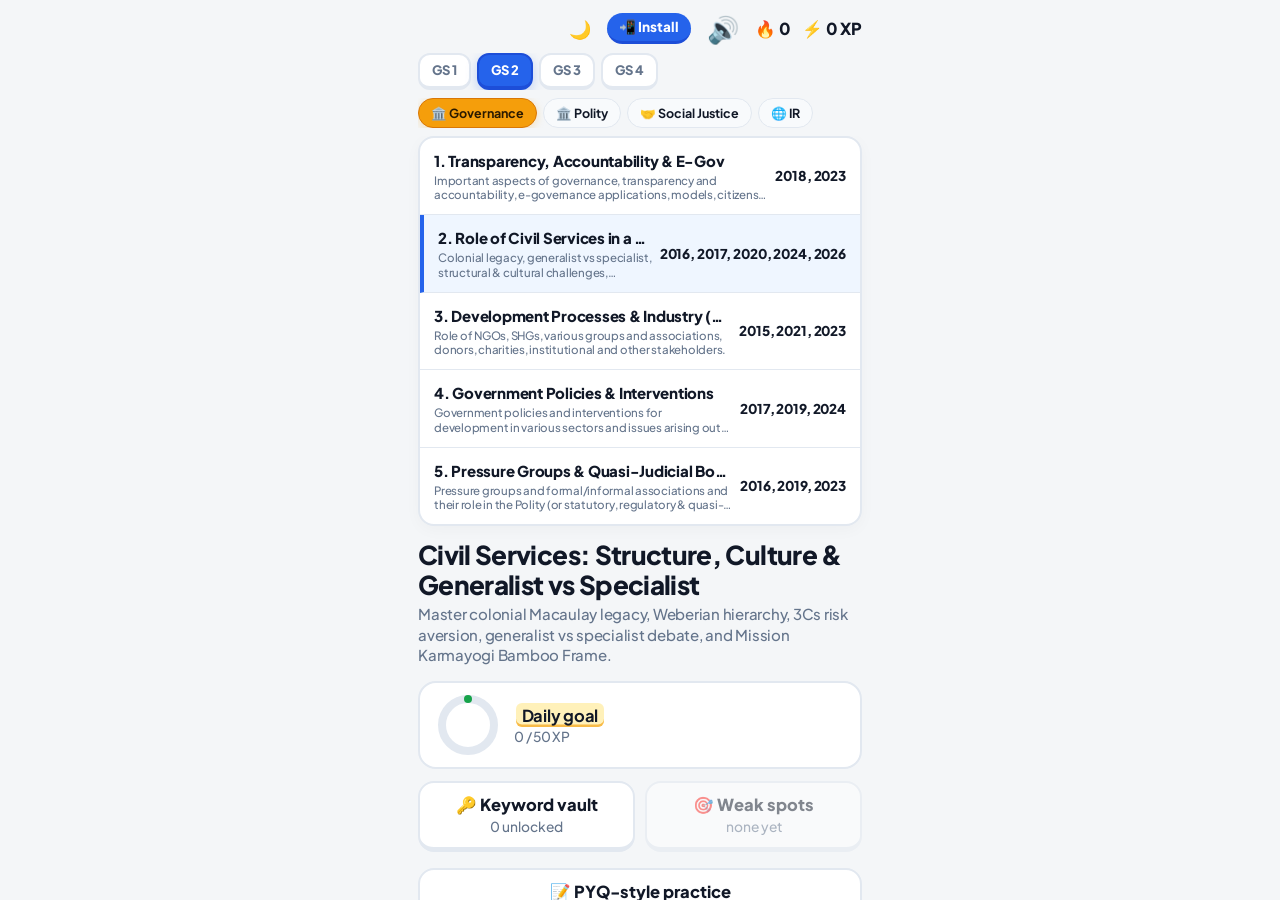
==== commit 4781b1f4: "feat(mobile): implement native CAVA Governance Theme 2 Cluster 1 with 11 lessons, 3-point cards, SVG" ====
--- a/mobile/index.html
+++ b/mobile/index.html
@@ -165,28 +165,11 @@
 .blk-toast.ok{border-color:var(--ok);background:var(--okbg)}
 .blk-toast.no{border-color:var(--no);background:var(--nobg)}
 
-/* Governance Mobile Master Styles */
-.gov-box{background:var(--card);border:2px solid var(--line);border-radius:16px;padding:14px;margin-bottom:12px}
-.gov-pyq-box{background:var(--card-sub);border:2px dashed var(--selb);border-radius:14px;padding:12px 14px;margin-bottom:12px}
-.gov-demand{background:rgba(245,158,11,0.08);border:2px solid rgba(245,158,11,0.35);border-radius:14px;padding:12px 14px;margin-bottom:12px;font-size:14.5px;line-height:1.4}
-.gov-demand b{background:var(--hl-bg);color:var(--ink)}
-.gov-quote{background:var(--card-sub);border:2px solid var(--line);border-left:5px solid var(--selb);border-radius:14px;padding:12px 14px;margin-bottom:12px;font-size:15px;line-height:1.4}
-.gov-triad-card{background:var(--card-sub);border:1.5px solid var(--line);border-radius:14px;padding:12px;margin-bottom:10px}
-.gov-tag{display:inline-block;font-size:11px;font-weight:800;text-transform:uppercase;padding:2px 7px;border-radius:6px;margin-bottom:4px}
-.gov-tag.struct{background:rgba(37,99,235,0.18);color:#60a5fa}
-.gov-tag.cult{background:rgba(245,158,11,0.18);color:#fbbf24}
-.gov-tag.imp{background:rgba(239,68,68,0.18);color:#f87171}
-.flag-seg{display:inline-block;padding:4px 8px;margin:3px 2px;border-radius:8px;border:1.5px solid var(--line);background:var(--card);cursor:pointer;font-weight:700;font-size:14px}
-.flag-seg.ok{border-color:var(--ok);background:var(--okbg);color:var(--ok)}
-.flag-seg.bad{border-color:var(--no);background:var(--nobg);color:var(--no)}
-.gov-sort-box{background:var(--card-sub);border:2px dashed var(--line);border-radius:14px;padding:12px;text-align:center;min-height:55px;display:flex;align-items:center;justify-content:center;font-weight:700;font-size:14.5px;margin-bottom:10px}
-.gov-fb{display:none;border-radius:12px;padding:10px 12px;margin-top:10px;font-size:13.5px;line-height:1.35}
-.gov-fb.ok{display:block;background:var(--okbg);border:1.5px solid var(--ok);color:var(--ok)}
-.gov-fb.no{display:block;background:var(--nobg);border:1.5px solid var(--no);color:var(--no)}
+
 
 </style></head><body><div id="app"></div>
 <script>
-var DATA = {"msme": {"id": "msme", "title": "MSME Reforms & Economic Catalysts", "badge": "🏭", "sub": "Master India's 31.1% GDP growth engine, 2020 classification, delayed payments, and Budget 2025 reforms.", "hue": ["#0f8a62", "#2f63d6", "#7442d6", "#b8760a", "#d23a40", "#0b8a9a", "#d9570c"], "ico": [["🏭", "📊", "🎯"], ["📐", "⚙️", "🌍"], ["📉", "🏢", "🇩🇪"], ["⏳", "📜", "⚖️"], ["💳", "📱", "🏦"], ["🚀", "🔨", "📦"], ["🎯", "🗺️", "🏆"]], "lessons": [{"n": "Macro Pillars & Economic Footprint", "e": "🏭", "d": "GDP, GVA, exports and 11.1 Cr livelihoods", "c": [{"t": "The Giant in Plain Sight", "b": ["India's MSME sector is the second largest employer after agriculture, sustaining <b>over 11.1 Crore jobs</b> across <b>6.33 Crore enterprises</b>.", "Macro footprint: <b>31.1% of India's GDP</b>, <b>35.4% of Manufacturing GVA</b>, and <b>48.6% of Total Merchandise Exports</b>.", "Over <b>51.2% of MSMEs are in rural areas</b>, promoting equitable regional growth and reducing distress migration."], "k": ["31.1% GDP Share", "48.6% Merchandise Exports", "11.1 Crore Jobs", "Rural Democratization"], "n": "Low capital investment per job created makes MSMEs vital for India's demographic dividend."}, {"t": "Constitutional & Policy Canvas", "b": ["Rooted in <b>Directive Principles: Article 39(b) and 39(c)</b> to prevent concentration of wealth and ensure equitable resource distribution.", "Key pillar for realizing a <b>$5 Trillion economy</b> and achieving the vision of <b>Viksit Bharat 2047</b>.", "High representation of vulnerable social groups: significant ownership by SC, ST, and women entrepreneurs."], "k": ["Article 39(b) & 39(c)", "Inclusive Growth", "Viksit Bharat 2047"], "n": "Exam angle: GS-3 (Mobilization of Resources, Employment, Industrial Policy)."}], "q": [{"k": "mc", "q": "What proportion of India's total merchandise exports is contributed by MSMEs?", "o": ["About 15%", "About 25%", "About 48.6%", "Over 75%"], "a": 2, "e": "MSMEs account for ~48.6% of India's total merchandise exports across textiles, engineering, and leather."}, {"k": "tf", "q": "More than 50% of MSME units in India are located in rural areas.", "a": 0, "e": "True. 51.2% of MSMEs are based in rural India, serving as a vital engine for decentralized growth."}, {"k": "multi", "q": "Tap all verified macroeconomic benchmarks of India's MSME sector.", "o": ["31.1% of India's GDP", "35.4% of Manufacturing GVA", "11.1 Crore jobs sustained", "90% of central corporate tax"], "a": [0, 1, 2], "e": "31.1% GDP, 35.4% Manufacturing GVA, and 11.1 Cr jobs are verified government benchmarks."}, {"k": "match", "q": "Match the macroeconomic metric to its official benchmark.", "p": [["GDP Contribution", "31.1% of GDP"], ["Manufacturing GVA", "35.4% share"], ["Merchandise Exports", "48.6% of total"], ["Employment Footprint", "11.1 Crore jobs"]], "e": "Memorize these four data points for your GS-3 introduction paragraphs!"}, {"k": "flag", "q": "Tap the red flag: the one false part of this statement.", "o": ["MSMEs contribute 31.1% of India’s GDP,", "pay 90% of central corporate tax,", "and sustain 11.1 Crore livelihoods across India."], "a": 1, "e": "MSMEs do NOT pay 90% of corporate tax; corporate tax is dominated by large conglomerates."}, {"k": "order", "inl": 1, "q": "Build the sentence: tap words in order.", "o": ["MSMEs", "power", "nearly", "half", "of", "India’s", "merchandise", "exports"], "e": "MSMEs power nearly half of India’s merchandise exports."}]}, {"n": "2020 Composite Classification", "e": "📐", "d": "Investment, turnover and export carve-out", "c": [{"t": "The 2020 Paradigm Shift", "b": ["Under the <b>Atmanirbhar Bharat package (July 2020)</b>, the government scrapped the old 2006 bifurcation between manufacturing and service units.", "Introduced a <b>composite criteria</b> combining both <b>Plant & Machinery Investment</b> and <b>Annual Turnover</b>.", "Both conditions must be satisfied. Crossing either limit moves the enterprise into the higher bracket."], "k": ["Composite Criteria", "Unified Classification", "Atmanirbhar Bharat"], "n": "Replaced the archaic 2006 manufacturing vs services equipment division."}, {"t": "The 1/5, 10/50, 50/250 Rule", "b": ["<b>Micro:</b> Investment up to <b>₹1 Crore</b> AND Turnover up to <b>₹5 Crore</b> (1:5 ratio).", "<b>Small:</b> Investment up to <b>₹10 Crore</b> AND Turnover up to <b>₹50 Crore</b> (10:50 ratio).", "<b>Medium:</b> Investment up to <b>₹50 Crore</b> AND Turnover up to <b>₹250 Crore</b> (50:250 ratio).", "Notice the constant <b>5x turnover multiplier</b> across all three tiers!"], "k": ["Micro (1 Cr / 5 Cr)", "Small (10 Cr / 50 Cr)", "Medium (50 Cr / 250 Cr)", "5x Multiplier"], "n": "Easy mnemonic: 1 -> 10 -> 50 for Investment, multiply by 5 for Turnover!"}, {"t": "Export Turnover Exclusion", "b": ["A landmark reform: <b>Export turnover is completely EXCLUDED</b> from calculating the turnover ceiling!", "Why? To prevent growing firms from fearing that exporting more will cost them their MSME priority sector status.", "An enterprise can export ₹500 Cr and still remain a 'Small' enterprise as long as domestic turnover is under ₹50 Cr."], "k": ["Export Carve-out", "Global Scale", "Incentive Compatibility"], "n": "Removes the export penalty and directly supports Atmanirbhar Bharat export competitiveness."}], "q": [{"k": "mc", "q": "What are the ceiling limits for a 'Small' enterprise under the 2020 classification?", "o": ["Inv ₹1 Cr / TO ₹5 Cr", "Inv ₹10 Cr / TO ₹50 Cr", "Inv ₹50 Cr / TO ₹250 Cr", "Inv ₹25 Cr / TO ₹100 Cr"], "a": 1, "e": "Small enterprise: Investment up to ₹10 Crore AND Turnover up to ₹50 Crore."}, {"k": "tf", "q": "Export turnover is included when determining whether an enterprise crosses the MSME turnover threshold.", "a": 1, "e": "False. Export turnover is explicitly excluded to encourage MSMEs to export aggressively without losing benefits."}, {"k": "order", "q": "Arrange the 2020 MSME tiers in ascending order of investment ceilings.", "o": ["Micro (₹1 Crore)", "Small (₹10 Crore)", "Medium (₹50 Crore)"], "e": "Micro (₹1 Cr) → Small (₹10 Cr) → Medium (₹50 Cr)."}, {"k": "match", "q": "Match the MSME tier to its maximum investment limit.", "p": [["Micro Enterprise", "Up to ₹1 Crore"], ["Small Enterprise", "Up to ₹10 Crore"], ["Medium Enterprise", "Up to ₹50 Crore"], ["Turnover Multiplier", "5x Investment"]], "e": "Clean 1:5, 10:50, 50:250 mathematical formula."}, {"k": "year", "q": "Slide to the year the composite MSME classification (Investment + Turnover) was notified under Atmanirbhar Bharat.", "a": 2020, "tol": 0, "min": 2005, "max": 2025, "e": "July 2020."}, {"k": "sort", "q": "Sort by enterprise ceiling: Micro, Small, or Medium?", "b": ["Micro", "Small", "Medium"], "it": [["₹1 Cr Invest / ₹5 Cr Turnover", 0], ["₹10 Cr Invest / ₹50 Cr Turnover", 1], ["₹50 Cr Invest / ₹250 Cr Turnover", 2]], "e": "Micro = 1/5; Small = 10/50; Medium = 50/250. Export turnover is excluded!"}]}, {"n": "The Dwarfism Paradox", "e": "📉", "d": "Why Indian firms stay micro vs German Mittelstand", "c": [{"t": "The Missing Middle & Dwarfism", "b": ["Economic Survey highlights a severe structural deformity: <b>over 99.4% of enterprises in India remain Micro</b>!", "Only <b>0.52% are Small</b>, and an infinitesimal <b>0.08% are Medium</b>.", "Instead of an upright pyramid or healthy cylinder, India has an <b>inverted mushroom</b>: vast dwarfs and giant conglomerates, with a missing middle."], "k": ["Dwarfism Paradox", "Missing Middle", "99.4% Micro Share"], "n": "Economic Survey distinguishes between 'infants' (young firms that grow) and 'dwarfs' (old firms that deliberately stay small)."}, {"t": "The Regulatory Cliff", "b": ["Why don't Indian firms grow? Because crossing the micro threshold triggers a <b>regulatory cliff</b>.", "Firms fear losing priority sector lending, tax breaks, and flexible labor compliance exemptions.", "Capital and labor become locked in low-productivity dwarf units, preventing <b>Schumpeterian 'Creative Destruction'</b>."], "k": ["Regulatory Cliff", "Perverse Incentives", "Creative Destruction"], "n": "Subsidies tied to remaining small perversely incentivize staying small."}, {"t": "The German 'Mittelstand' Benchmark", "b": ["Germany's economic miracle rests on its <b>Mittelstand</b>: highly innovative, agile medium-sized manufacturing champions.", "Features: <b>Scale-neutral incentives</b> (subsidies don't vanish upon growth), <b>dual vocational training</b>, and long-term bank capital.", "India must transition from protecting dwarfs to empowering Mittelstand-style global scale."], "k": ["German Mittelstand", "Scale-Neutrality", "Hidden Champions"], "n": "A classic international case study to quote in your GS-3 conclusion."}], "q": [{"k": "mc", "q": "What percentage of enterprises in India's MSME sector are micro units?", "o": ["Around 50%", "Around 75%", "Over 99.4%", "Exactly 33%"], "a": 2, "e": "Over 99.4% of all MSMEs in India are micro enterprises, showcasing extreme dwarfism."}, {"k": "tf", "q": "Economic Survey describes 'dwarfs' as young startup firms that need temporary policy protection to grow.", "a": 1, "e": "False. Young firms are 'infants'. 'Dwarfs' are older firms that intentionally stay small to exploit policy exemptions."}, {"k": "multi", "q": "Tap the core root causes of MSME dwarfism in India.", "o": ["Regulatory cliff upon scaling up", "Loss of priority sector lending and fiscal exemptions", "Excessive supply of equity capital", "Distortionary size-based incentives"], "a": [0, 1, 3], "e": "Size-based incentives, regulatory cliffs, and fear of losing exemptions trap firms in dwarfism."}, {"k": "match", "q": "Match the economic concept to its definition.", "p": [["Dwarfism", "Older firms deliberately remaining small"], ["Missing Middle", "Scarcity of medium-sized enterprises"], ["Mittelstand", "German scale-neutral medium firm model"], ["Creative Destruction", "Dynamic firms replacing obsolete ones"]], "e": "Crucial terminology for GS-3 industrial policy answers."}, {"k": "riddle", "q": "Detective: who am I? Fewer clues, more XP.", "c": ["I am an economic phenomenon documented by Chief Economic Advisor KV Subramanian.", "Firms stay deliberately small and under 100 workers to retain subsidies and avoid labor inspections.", "I prevent India from building global Mittelstand champions."], "o": ["Dwarfism syndrome", "Twin balance sheet", "Dutch disease", "Liquidity trap"], "a": 0, "e": "Dwarfism syndrome: firms stay dwarfs rather than growing into giants."}]}, {"n": "Delayed Payments & Section 43B(h)", "e": "⏳", "d": "MSMED Act Sections 15-19 & statutory teeth", "c": [{"t": "Working Capital Asphyxiation", "b": ["Delayed payments from large corporate buyers and CPSEs are the #1 cause of MSME mortality.", "Small suppliers have weak bargaining power and are forced to accept payment delays of 120-180 days.", "This triggers severe liquidity crunches, inability to service bank debt, and insolvency."], "k": ["Delayed Payments", "Working Capital Crisis", "Bargaining Asymmetry"], "n": "MSMEs are often profitable on paper but bankrupt in cash flow."}, {"t": "MSMED Act Statutory Mandate (Sections 15-19)", "b": ["<b>Section 15:</b> Buyer must pay within agreed period (maximum <b>45 days</b>; or 15 days if no agreement in writing).", "<b>Section 16:</b> Defaulting buyer must pay <b>compound interest with monthly rests at 3 TIMES the RBI Bank Rate</b>!", "<b>Section 18 & 19:</b> Micro & Small Enterprise Facilitation Councils (MSEFC). If buyer appeals, they must pre-deposit <b>75% of the award amount</b>!"], "k": ["45-day Maximum Window", "3x RBI Bank Rate Compound Interest", "MSEFC", "75% Pre-deposit"], "n": "The 75% pre-deposit under Section 19 prevents big buyers from tying small vendors in endless litigation."}, {"t": "Section 43B(h) Income Tax Act Tooth", "b": ["Introduced in <b>Finance Act 2023</b> to enforce real payment discipline on buyers.", "Rule: A buyer can only claim tax deduction for purchases from MSMEs in the year the payment is <b>actually made</b>!", "If payment is delayed beyond the 45-day window, the deduction is disallowed that financial year, sharply raising the buyer's income tax bill."], "k": ["Section 43B(h)", "Tax Disallowance", "Payment Discipline"], "n": "Provides a direct financial penalty that forces corporate CFOs to pay MSMEs on time."}], "q": [{"k": "mc", "q": "What is the maximum payment credit period permitted under Section 15 of MSMED Act when agreed in writing?", "o": ["15 days", "30 days", "45 days", "90 days"], "a": 2, "e": "Section 15 stipulates that the agreed credit period cannot exceed 45 days under any circumstances."}, {"k": "mc", "q": "What penal interest rate applies to delayed payments under Section 16 of the MSMED Act?", "o": ["Bank Rate + 2%", "Simple interest at 10%", "3 times the RBI Bank Rate (compound interest)", "No interest penalty"], "a": 2, "e": "Defaulting buyers must pay compound interest with monthly rests at 3 times the RBI Bank Rate."}, {"k": "tf", "q": "Under Section 43B(h), buyers can still claim tax deductions for delayed payments if they provide an affidavit.", "a": 1, "e": "False. Deductions are strictly disallowed for that financial year unless payment was made within the statutory 45-day limit."}, {"k": "order", "q": "Put the delayed payments enforcement process in sequence.", "o": ["Supply of goods/services completed", "45-day maximum statutory window expires", "Filing application on MSME Samadhaan portal", "MSEFC arbitral award with 3x bank rate interest", "Buyer mandatory 75% pre-deposit for appeal"], "e": "Supply → 45 days expire → Samadhaan filing → MSEFC award → 75% pre-deposit."}, {"k": "flag", "q": "Tap the red flag.", "o": ["Section 15 of MSMED Act mandates payment within 45 days,", "defaults incur compound interest at 3 times bank rate,", "and defaulting corporate buyers get instant income tax deductions."], "a": 2, "e": "Section 43B(h) DISALLOWS tax deduction to defaulting buyers until actual payment is made!"}]}, {"n": "Credit Gap & Financing Innovations", "e": "💳", "d": "UK Sinha Committee, TReDS & cash-flow lending", "c": [{"t": "The ₹30 Lakh Crore Credit Chasm", "b": ["The <b>UK Sinha Committee (RBI, 2019)</b> estimated an unmet credit gap of over <b>₹30 Lakh Crore</b> in the MSME sector.", "Over 85% of MSMEs lack access to formal bank loans due to an absence of immovable physical collateral (real estate/land).", "Traditional banking relies on asset-based mortgages rather than business cash-flows."], "k": ["UK Sinha Committee", "₹30 Lakh Crore Deficit", "Collateral Trap"], "n": "Without formal credit, MSMEs are forced into predatory informal borrowing at 30-40% interest."}, {"t": "Shift to Digital Cash-Flow Underwriting", "b": ["Public sector banks are pivoting from physical collateral to <b>digital footprint underwriting</b>.", "Assessing creditworthiness through <b>GST invoices</b>, bank statements via <b>Account Aggregators</b>, and UPI merchant turnover.", "Enables algorithm-driven collateral-free credit sanctioning in minutes rather than weeks."], "k": ["Cash-flow Lending", "Account Aggregator", "Digital Footprint"], "n": "Turns transaction data into an economic asset for the borrower."}, {"t": "TReDS: Invoice Factoring Platform", "b": ["<b>Trade Receivables Discounting System (TReDS)</b>: an RBI-regulated institutional mechanism for electronic factoring.", "MSMEs upload accepted invoices; multiple banks and NBFCs bid to discount them without recourse.", "Budget 2024-25 lowered the mandatory buyer onboarding turnover threshold to <b>₹500 Crore</b> to force CPSEs and corporates onto the platform."], "k": ["TReDS", "Factoring without Recourse", "₹500 Cr Mandate"], "n": "Converts locked accounts receivable into instant liquid working capital."}], "q": [{"k": "mc", "q": "Which RBI-appointed committee authored the comprehensive blueprint on MSME credit and structural reforms?", "o": ["Nachiket Mor Committee", "UK Sinha Committee", "Bimal Jalan Committee", "Urjit Patel Committee"], "a": 1, "e": "The UK Sinha Committee (2019) recommended the overhaul of MSME credit, TReDS expansion, and cash-flow underwriting."}, {"k": "tf", "q": "TReDS is an RBI-regulated electronic platform that enables MSMEs to discount their trade invoices through competitive financier bidding.", "a": 0, "e": "True. TReDS allows MSMEs to auction unpaid corporate invoices to financiers for upfront cash without recourse."}, {"k": "multi", "q": "Tap all instruments facilitating digital cash-flow based MSME credit.", "o": ["Account Aggregator framework", "GST invoice data analytics", "TReDS factoring platform", "Physical land registry mortgage"], "a": [0, 1, 2], "e": "Account Aggregator, GST returns, and TReDS enable cash-flow lending, replacing physical mortgages."}, {"k": "match", "q": "Match the financing tool to its key mechanism.", "p": [["UK Sinha Committee", "₹30 Lakh Crore credit gap analysis"], ["TReDS Platform", "Invoice discounting without recourse"], ["Account Aggregator", "Consent-based digital financial data sharing"], ["Cash-Flow Lending", "Credit based on GST transactions, not land"]], "e": "Core pillars of the digital credit revolution for MSMEs."}, {"k": "riddle", "q": "Detective: who am I?", "c": ["I am an institutional electronic platform regulated by RBI.", "MSMEs upload their trade receivables against corporate buyers.", "Financiers bid in reverse auctions to discount the invoices without recourse."], "o": ["TReDS", "Udyam", "GeM", "SWIFT"], "a": 0, "e": "TReDS (Trade Receivables Electronic Discounting System)."}]}, {"n": "Budget 2025-26 & Flagship Schemes", "e": "🚀", "d": "Credit guarantee, PM Vishwakarma & E-Commerce Hubs", "c": [{"t": "New Credit Guarantee Scheme (Budget 2025)", "b": ["A self-financing guarantee fund providing <b>collateral-free credit cover up to ₹100 Crore</b> per MSME for machinery & equipment purchase.", "Focuses specifically on manufacturing scale-up and technological upgradation.", "Borrowers pay an annual guarantee fee based on the diminishing loan balance."], "k": ["₹100 Cr Guarantee Fund", "Machinery Purchase", "Self-financing"], "n": "Solves the capex financing roadblock for ambitious small enterprises."}, {"t": "PM Vishwakarma Scheme (₹13,000 Crore)", "b": ["Central Sector Scheme offering end-to-end holistic lifecycle support for <b>18 traditional artisan trades</b> (carpenters, blacksmiths, potters, etc.).", "Five pillars: <b>PM Vishwakarma Certificate & ID</b>, <b>Skill training with ₹500/day stipend</b>, <b>₹15,000 modern toolkit incentive</b>.", "Collateral-free enterprise credit up to <b>₹3 Lakh</b> (₹1L tranche 1 + ₹2L tranche 2) at a concessional interest rate of <b>5%</b>!"], "k": ["PM Vishwakarma", "18 Traditional Trades", "₹15,000 Toolkit", "5% Subsidized Loans"], "n": "Protects traditional artisanal heritage while linking them to modern value chains."}, {"t": "E-Commerce Export Hubs (ECEH) & Mudra Expansion", "b": ["<b>E-Commerce Export Hubs (ECEH):</b> Public-private partnership zones providing single-window regulatory, customs, and testing clearances for cross-border e-commerce.", "<b>Mudra 'Tarun Plus':</b> Loan ceiling doubled from ₹10 Lakh to <b>₹20 Lakh</b> for entrepreneurs who have successfully repaid prior Tarun loans.", "<b>TReDS expansion:</b> Lowering buyer mandate to ₹500 Cr adds 22 CPSEs and 7,000+ private companies."], "k": ["E-Commerce Export Hubs", "Mudra Tarun Plus (₹20 Lakh)", "Cross-border Trade"], "n": "Empowers grassroots MSMEs to sell directly to consumers across the globe via digital marketplaces."}], "q": [{"k": "mc", "q": "What is the maximum credit cover provided under the Budget 2025 Credit Guarantee Scheme for machinery purchase?", "o": ["₹10 Crore", "₹25 Crore", "₹50 Crore", "₹100 Crore"], "a": 3, "e": "Budget 2024-25 introduced a guarantee fund facilitating collateral-free term loans up to ₹100 Crore."}, {"k": "mc", "q": "How many traditional artisan trades are supported under the PM Vishwakarma Scheme?", "o": ["10 trades", "12 trades", "18 trades", "25 trades"], "a": 2, "e": "The scheme covers 18 traditional family-based trades including carpenters, blacksmiths, goldsmiths, and sculptors."}, {"k": "tf", "q": "The Mudra 'Tarun Plus' ceiling was doubled to ₹20 Lakh in the Union Budget.", "a": 0, "e": "True. The limit was raised to ₹20 Lakh for entrepreneurs who have successfully repaid earlier Tarun loans."}, {"k": "multi", "q": "Tap all key pillars of the PM Vishwakarma Scheme.", "o": ["PM Vishwakarma Certificate & ID card", "₹15,000 grant for modern toolkits", "Collateral-free credit up to ₹3 Lakh at 5% interest", "Mandatory nationalization of private workshops"], "a": [0, 1, 2], "e": "Certification, toolkit grant of ₹15,000, and subsidized loans at 5% form the scheme's core."}]}, {"n": "Mains Answer Mastery Toolkit", "e": "🎯", "d": "Keywords, 5-point skeleton & conclusion", "c": [{"t": "High-Yield Keywords to Drop", "b": ["<b>Macro & Structure:</b> 31.1% GDP, 48.6% merchandise exports, 11.1 crore livelihoods, rural democratization.", "<b>Diagnostic Terminology:</b> Dwarfism paradox, regulatory cliff, missing middle, Schumpeterian creative destruction, working capital asphyxiation.", "<b>Policy & Reform Solutions:</b> German Mittelstand model, scale-neutral incentives, Section 43B(h) statutory discipline, TReDS invoice factoring, E-Commerce Export Hubs (ECEH)."], "k": ["Use 4 to 5 per Mains answer!"], "n": "Examiners scan for specific diagnostic vocabulary rather than generic essays."}, {"t": "Mains 5-Stage Answer Skeleton", "b": ["<b>1. Introduction:</b> Macro triad (31.1% GDP, 35.4% GVA, 48.6% exports) + Article 39(b)/(c) constitutional link.", "<b>2. Structural Significance:</b> Low capital cost per job, rural balance, export dynamo.", "<b>3. Core Bottlenecks:</b> Dwarfism (99.4% micro), ₹30L Cr credit gap (UK Sinha), delayed payments.", "<b>4. Recent Policy Push:</b> 2020 composite criteria, Budget 2025 ₹100 Cr guarantee, Sec 43B(h), PM Vishwakarma.", "<b>5. Way Forward & Conclusion:</b> Transition from dwarfs to German Mittelstand; engine for $5T economy and Viksit Bharat 2047."], "k": ["Intro → Significance → Bottlenecks → Policy → Mittelstand Conclusion"], "n": "Structure your answers with subheadings, data, and visual flowcharts for top marks."}], "q": [{"k": "order", "q": "Order the optimal Mains answer structure for an MSME question.", "o": ["Intro: 31.1% GDP, 48.6% exports, 11.1 Cr jobs", "Structural Significance & Employment Democratization", "Core Bottlenecks: Dwarfism, Credit Gap, Delayed Payments", "Government Initiatives: Sec 43B(h), Budget 2025, Vishwakarma", "Conclusion: German Mittelstand for Viksit Bharat 2047"], "e": "Macro Data → Significance → Crisis/Bottlenecks → Policy Interventions → Global Benchmark Conclusion."}, {"k": "mc", "q": "Which international manufacturing model is widely recommended for India to overcome the 'missing middle'?", "o": ["South Korean Chaebols", "German Mittelstand", "American Wall Street", "Japanese Keiretsu monopolies"], "a": 1, "e": "The German Mittelstand model is praised for its scale-neutral policies, vocational training, and resilient medium enterprises."}, {"k": "multi", "q": "Tap the indispensable Mains keywords for MSME answers.", "o": ["Dwarfism paradox", "Section 43B(h)", "German Mittelstand", "Agrarian collectivization"], "a": [0, 1, 2], "e": "Dwarfism, Section 43B(h), and Mittelstand are top-scoring keywords."}, {"k": "flip", "q": "Draft a 2-line intro for 'MSMEs: From Regulatory Dwarfs to Viksit Bharat Engines'.", "r": "Sustaining 31.1% of India's GDP, 48.6% of merchandise exports, and over 11.1 crore livelihoods, MSMEs constitute the bedrock of India's economic architecture. Transitioning them from protected dwarfs into globally competitive, Mittelstand-style champions is the paramount prerequisite for a $5 Trillion economy."}]}], "pyq": [{"k": "flip", "q": "UPSC Mains 2023 (GS-3): Faster economic growth requires increased share of the manufacturing sector in GDP, particularly MSMEs. Comment on the present policies of the Government in this regard. (150 words)", "r": "<b>Context:</b> Manufacturing share remains stagnant at ~16-17% of GDP against the 25% National Manufacturing Policy target. MSMEs are crucial (31.1% GDP, 35.4% Mfg GVA, 48.6% exports, 11.1 Cr jobs).<br><b>Key Policy Interventions:</b><br>1. <b>2020 Composite Criteria:</b> Eliminated the 'fear of growing' by combining investment + turnover and excluding export turnover from ceilings.<br>2. <b>Liquidity & Capital:</b> ₹100 Cr collateral-free credit guarantee (Budget 2024-25), Mudra Tarun Plus doubled to ₹20L, TReDS invoice discounting.<br>3. <b>Fiscal Discipline:</b> Section 43B(h) disallows tax deductions for delayed buyer payments beyond 45 days.<br>4. <b>Artisan Inclusion:</b> PM Vishwakarma (₹13,000 Cr) providing ₹15k toolkits and 5% collateral-free loans to 18 traditional crafts.<br><b>Way Forward:</b> Emulate the German Mittelstand cluster model with scale-neutral incentives and dedicated E-Commerce Export Hubs (ECEH)."}, {"k": "flip", "q": "UPSC Mains 2022 (GS-3): What are the key bottlenecks faced by MSMEs in India? How can institutional credit flows and e-commerce platforms help overcome the problem of dwarfism? (250 words)", "r": "<b>Dwarfism Paradox:</b> Over 99.4% of Indian enterprises remain micro units, with only 0.08% reaching medium size (inverted mushroom structure).<br><b>Core Bottlenecks:</b><br>1. <b>₹30 Lakh Crore Credit Deficit:</b> UK Sinha Committee highlighted that traditional banks demand immovable asset collateral.<br>2. <b>Working Capital Asphyxiation:</b> Unpaid invoices average 90-180 days, locking liquidity.<br>3. <b>Regulatory Cliff:</b> Labor laws and compliance thresholds penalize units for hiring or expanding.<br><b>Catalytic Role of Credit & Tech:</b><br>1. <b>Digital Cash-flow Lending:</b> GST invoicing data + Account Aggregator framework enable collateral-free underwriting based on transactions.<br>2. <b>TReDS Factoring:</b> Converts unpaid supplier invoices into instant cash without buyer recourse.<br>3. <b>E-Commerce & ONDC:</b> Eliminates predatory middlemen, providing direct pan-India and global export access (ECEH).<br><b>Conclusion:</b> Transforming dwarfs into Mittelstand champions is essential for a $5 Trillion economy."}, {"k": "flip", "q": "UPSC Mains 2020 (GS-3): Explain the rationale behind the revised definition of MSMEs introduced in 2020. How will the composite criteria of investment and turnover help in eliminating the 'fear of growing'? (150 words)", "r": "<b>Rationale of 2020 Revision:</b><br>1. <b>End of Artificial Bifurcation:</b> Merged Manufacturing and Services into a single unified threshold.<br>2. <b>Composite Criteria:</b> Formulated dual thresholds (Micro: ₹1Cr/₹5Cr; Small: ₹10Cr/₹50Cr; Medium: ₹50Cr/₹250Cr).<br>3. <b>Export Turnover Carve-Out:</b> Exports are strictly excluded from turnover calculation.<br><b>Eliminating the 'Fear of Growing':</b><br>Under the old 2006 Act, firms intentionally split into multiple micro shell entities or throttled output to preserve Priority Sector Lending (PSL) and public procurement benefits. The revised criteria allows units to upgrade machinery and aggressively export without forfeiting MSME concessions, fostering genuine economies of scale."}, {"k": "flip", "q": "UPSC Mains 2024 (GS-3): Working capital constraints and delayed payments severely handicap the competitiveness of Indian small enterprises. Evaluate the efficacy of Section 43B(h) of the Income Tax Act and the TReDS platform in mitigating this challenge. (150 words)", "r": "<b>The Liquidity Crisis:</b> As noted by NITI Aayog, delayed payments lock over ₹10 Lakh Crore of MSME capital annually.<br><b>Efficacy of Reforms:</b><br>1. <b>Section 43B(h):</b> Disallows buyers from claiming income tax deduction on purchases from Micro and Small units unless payment is settled within 45 days (MSMED Act Sec 15). Created immediate board-level urgency.<br>2. <b>TReDS Factoring:</b> Three-party bidding by banks discounts accepted invoices into instant liquidity with zero collateral.<br><b>Challenges:</b> Big corporate buyers threaten to cancel orders or demand suppliers de-register from Udyam.<br><b>Way Forward:</b> Auto-reflecting overdue invoices on the GST portal and making TReDS mandatory for all ₹250 Cr+ turnover corporations."}], "bg": {"b": ["Challenges & Gaps", "Solutions & Reforms", "Models & Frameworks"], "it": [["Dwarfism Paradox (99.4% Micro)", 0, "Dwarfism is the structural bottleneck where firms intentionally stay small to avoid regulatory costs."], ["Section 43B(h) Tax Disallowance", 1, "Section 43B(h) disallows corporate tax deductions if MSME invoices are unpaid past 45 days."], ["German Mittelstand", 2, "German Mittelstand is the globally renowned cluster benchmark for scale-neutral medium enterprises."], ["₹30 Lakh Crore Credit Gap", 0, "The UK Sinha Committee identified the massive formal credit deficit suffocating MSMEs."], ["TReDS Invoice Factoring", 1, "TReDS is the electronic factoring platform enabling competitive discounting of trade receivables."], ["2020 Composite Criteria (1/5, 10/50, 50/250)", 2, "The unified classification criteria with statutory export turnover exclusion."], ["Working Capital Asphyxiation", 0, "Severe liquidity crunch caused by buyers taking 90-180 days to clear invoices."], ["Budget 2025 ₹100 Cr Guarantee", 1, "Collateral-free credit guarantee scheme for machinery purchase introduced in Union Budget 2024-25."], ["PM Vishwakarma Model", 2, "Holistic framework supporting traditional artisans across 18 trades with toolkits and 5% credit."], ["Regulatory Cliff & Compliance Burden", 0, "Sudden jump in labor and tax compliances when a unit expands from micro to small."], ["E-Commerce Export Hubs (ECEH)", 1, "Public-private trade logistics hubs enabling micro producers to export globally without middlemen."], ["Digital Cash-Flow Lending via ONDC", 2, "Transaction-based credit underwriting replacing traditional fixed asset mortgages."]]}, "sks": [{"t": "MSME Macro Significance", "s": ["MSMEs are the economic bedrock: 31.1% GDP, 35.4% Manufacturing GVA, 48.6% exports, 11.1 Cr jobs.", "Articles 39(b) & 39(c) DPSP; 2020 composite criteria (1/5, 10/50, 50/250) with export exclusion.", "Pros: high employment elasticity, 51.2% rural balance. Cons: 99.4% micro dwarfs, ₹30L Cr credit gap.", "UK Sinha Committee, Budget 2025 ₹100 Cr guarantee, Section 43B(h), PM Vishwakarma.", "Pyramid: Inverted mushroom (99.4% micro) → Transition to German Mittelstand cylinder."]}, {"t": "Delayed Payments & Section 43B(h)", "s": ["Delayed payments lock working capital and cause insolvency despite on-paper profitability.", "MSMED Act Sec 15 (45-day cap), Sec 16 (3x RBI Bank Rate compound interest), Sec 19 (75% pre-deposit).", "Pros: stringent penal framework. Cons: weak bargaining power, buyers threaten cancellation.", "Section 43B(h) tax disallowance, MSME Samadhaan portal, TReDS invoice discounting.", "Flowchart: Supply goods → 45-day deadline → Sec 43B(h) tax penalty / MSEFC arbitral award."]}, {"t": "Overcoming MSME Dwarfism", "s": ["Dwarfism: over 99.4% of Indian firms remain micro, suppressing productivity and R&D investment.", "Economic Survey 'Infants vs Dwarfs' distinction; Schumpeter's Creative Destruction.", "Pros of scale: global export competitiveness, higher wages. Cons of dwarfism: locked capital, low tech.", "German Mittelstand model: scale-neutral incentives, dual technical vocational training, ECEH hubs.", "Ladder: Micro (₹1 Cr/₹5 Cr) → Small (₹10 Cr/₹50 Cr) → Medium (₹50 Cr/₹250 Cr) → Mittelstand."]}], "aq": [{"k": "flag", "q": "Tap the red flag: the one false part of this statement.", "o": ["MSMEs generate 31.1% of India’s GDP,", "pay 90% of central corporate income tax,", "and power 48.6% of merchandise exports."], "a": 1, "e": "MSMEs do NOT pay 90% of corporate tax; corporate tax is dominated by large conglomerates."}, {"k": "flag", "q": "Tap the red flag.", "o": ["Section 15 of MSMED Act mandates payment within 45 days,", "defaults incur compound interest at 3 times bank rate,", "and defaulting buyers are granted full immediate tax deductions."], "a": 2, "e": "Section 43B(h) DISALLOWS income tax deductions until actual payment is made!"}, {"k": "year", "q": "Slide to the year composite MSME classification (Investment + Turnover) was notified under Atmanirbhar Bharat.", "a": 2020, "tol": 0, "min": 2005, "max": 2025, "e": "July 2020."}, {"k": "year", "q": "Slide to the year Parliament enacted the Micro, Small and Medium Enterprises Development (MSMED) Act.", "a": 2006, "tol": 0, "min": 2000, "max": 2020, "e": "2006."}, {"k": "sort", "q": "Sort every enterprise: Micro, Small, or Medium?", "b": ["Micro", "Small", "Medium"], "it": [["₹1 Cr Investment / ₹5 Cr Turnover", 0], ["₹10 Cr Investment / ₹50 Cr Turnover", 1], ["₹50 Cr Investment / ₹250 Cr Turnover", 2], ["Single artisan pottery workshop", 0], ["Auto parts supplier with ₹35 Cr turnover", 1]], "e": "1/5 Micro, 10/50 Small, 50/250 Medium. Export turnover is excluded!"}, {"k": "sort", "q": "Sort every item: Dwarfism Symptom or Reform Measure?", "b": ["Dwarfism Symptom", "Reform Measure"], "it": [["Capping employee headcount below 100", 0], ["TReDS invoice discounting", 1], ["Fragmenting into dummy sister firms", 0], ["Cash-flow digital lending via Account Aggregator", 1], ["Fear of losing priority credit tag", 0]], "e": "Dwarfism traps firms in unproductive size; reforms enable non-punitive scaling."}, {"k": "mc", "q": "Odd keyword out: which does NOT belong with TReDS?", "o": ["Financier / Factor", "MSME Supplier", "Corporate Buyer", "Personal Car Loan"], "a": 3, "e": "TReDS is an institutional auction platform for MSME trade receivables."}], "dq": [{"k": "riddle", "q": "Who am I? Fewer clues, more XP.", "c": ["I am an electronic platform regulated by the Reserve Bank of India.", "MSMEs upload their trade receivables against large corporate and PSU buyers.", "Financiers bid competitively in online reverse auctions to discount the bills without recourse."], "o": ["TReDS", "Udyam", "GeM", "SWIFT"], "a": 0, "e": "TReDS (Trade Receivables Electronic Discounting System)."}, {"k": "riddle", "q": "Who am I?", "c": ["I was launched in Budget 2023 with an outlay of ₹13,000 Crore.", "I cover 18 traditional artisan and craft trades like blacksmiths, potters, and sculptors.", "I provide a ₹15,000 toolkit grant, collateral-free credit at 5%, and official verification."], "o": ["PM Vishwakarma", "PM SVANidhi", "Stand-Up India", "MUDRA"], "a": 0, "e": "PM Vishwakarma Scheme."}, {"k": "riddle", "q": "Who am I?", "c": ["I am a statutory council established in every state under Section 18 of the MSMED Act, 2006.", "Aggrieved MSMEs approach me when buyer payments are delayed beyond 45 days.", "I act as arbitrator and conciliation authority with powers of a civil court."], "o": ["MSEFC", "NCLT", "Competition Commission", "DRT"], "a": 0, "e": "MSEFC (Micro and Small Enterprises Facilitation Council)."}], "sq": {"k": "story", "q": "Officer mission: General Manager of District Industries Centre (DIC) receives a distress petition from an SC woman-owned brassware unit whose invoices are 120 days overdue from a Tier-1 contractor.", "e": "Values: economic justice, statutory enforcement, affirmative support.", "s": [{"t": "The entrepreneur states her bank loan is turning NPA due to this unpaid bill. First step?", "o": [["Issue immediate notice under Section 18 of MSMED Act & register on MSME Samadhaan", 1, "Immediate formal statutory escalation protects her from default."], ["Tell her to resolve commercial disputes informally", 0, "Leaves the vulnerable micro entrepreneur powerless against big buyers."], ["Advise her to declare bankruptcy", 0, "Abdicates administrative duty to support compliant enterprise."]]}, {"t": "The corporate buyer claims the goods were delivered 3 days late and demands a 50% discount. Your call?", "o": [["Convene MSEFC conciliation within 90-day statutory timeline and scrutinize inspection memo", 1, "Rejections must be raised within 15 days of delivery under Section 2(b)."], ["Accept the corporate's unilateral 50% deduction", 0, "Violates the statutory protection against arbitrary offsets."], ["Transfer the dispute to regular civil court", 0, "Civil courts face multi-year delays, defeating Section 18."]]}, {"t": "The buyer fails to appear for conciliation. Next?", "o": [["Initiate formal arbitration under Arbitration Act and notify compound interest liability at 3x bank rate", 1, "Statutory escalation enforces the law and triggers Section 43B(h) tax disallowance."], ["Drop the proceedings", 0, "Gross dereliction of administrative duty."], ["Ask the entrepreneur to compromise", 0, "Weakens the integrity of MSME credit architecture."]]}]}, "vq": {"k": "sort", "q": "Venn sort: TReDS only, Factoring only, or Both?", "b": ["TReDS only", "Factoring only", "Both"], "it": [["RBI-licensed electronic multi-funder auction platform", 0], ["Traditional bilateral relationship with a single NBFC factor", 1], ["Converts trade receivables into immediate cash liquidity", 2], ["MSMEs avoid recourse on approved invoices", 2]], "e": "Both liquefy working capital; TReDS brings competitive digital multi-bidder auctions."}, "bq": [{"k": "order", "inl": 1, "q": "Build the sentence: tap the words in order.", "o": ["MSMEs", "power", "31.1%", "percent", "of", "India’s", "GDP"], "e": "MSMEs power 31.1% percent of India’s GDP."}, {"k": "order", "inl": 1, "q": "Build the sentence: tap the words in order.", "o": ["Section", "15", "mandates", "payment", "within", "45", "days"], "e": "Section 15 mandates payment within 45 days."}, {"k": "order", "inl": 1, "q": "Build the sentence: tap the words in order.", "o": ["Export", "turnover", "is", "excluded", "from", "MSME", "limits"], "e": "Export turnover is excluded from MSME limits."}]}, "exams": {"id": "exams", "title": "Public Exams Act & Exam Integrity", "badge": "🏛️", "sub": "Master the 2024/2026 Act, K. Radhakrishnan Committee reforms, NTA restructuring, and exam security.", "hue": ["#2f63d6", "#7442d6", "#0f8a62", "#d23a40", "#b8760a", "#0b8a9a"], "ico": [["🏛️", "⚖️", "📜"], ["🔒", "👮", "⛓️"], ["🔍", "📋", "🏫"], ["⚙️", "🏢", "💻"], ["📜", "⚖️", "🎯"], ["🏆", "🗺️", "🧭"]], "lessons": [{"n": "Engine of Mobility & The Crisis", "e": "🏛️", "d": "Social mobility, paper leak syndicates & judicial alarm", "c": [{"t": "The Ladder of Hope", "b": ["In India, competitive public examinations are the <b>primary vehicle for upward social mobility</b>.", "They allow underprivileged, rural, and first-generation learners to transcend generational poverty on sheer merit.", "When an examination is compromised, meritocracy is murdered, destroying public faith in the republic."], "k": ["Social Mobility", "Meritocracy", "Public Trust"], "n": "Chhattisgarh High Court dictum: 'A paper leak is more heinous than murder; murder takes one life, but a paper leak kills the dreams of millions.'"}, {"t": "The Organized Crime Syndicate", "b": ["Paper leaks have evolved from localized cheating into <b>trans-state organized criminal syndicates</b>.", "Operating with corporate sophistication: charging <b>₹30 Lakh to ₹50 Lakh per leaked paper</b>.", "Modus operandi: breaching printing presses, hacking commercial private computer labs, and deploying expert 'solvers'."], "k": ["Organized Syndicates", "Commercialized Cheating", "Institutional Breach"], "n": "Economic incentives: multi-crore illicit profits with historically low prosecution and bail loopholes."}], "q": [{"k": "mc", "q": "Which High Court observed that 'a paper leak is more heinous than murder'?", "o": ["Allahabad High Court", "Chhattisgarh High Court", "Delhi High Court", "Bombay High Court"], "a": 1, "e": "The Chhattisgarh High Court highlighted the profound moral and generational damage wrought by examination leaks."}, {"k": "tf", "q": "Modern paper leaks in India are primarily minor, isolated classroom offenses rather than organized interstate operations.", "a": 1, "e": "False. Investigations (e.g. EOU Bihar, CBI) reveal multi-state organized crime syndicates charging ₹30-50L per candidate."}, {"k": "multi", "q": "Tap the societal impacts of compromised public recruitment exams.", "o": ["Erosion of faith in meritocratic governance", "Disproportionate harm to underprivileged rural aspirants", "Economic loss of candidate years and savings", "Automatic acceleration of government appointments"], "a": [0, 1, 2], "e": "Compromised exams destroy meritocracy, waste precious years of youth, and hit marginalized families hardest."}, {"k": "flag", "q": "Tap the red flag.", "o": ["Paper leaks compromise constitutional Article 14 and 16 merit,", "generate illicit seats costing ₹30-50 Lakhs,", "and the High Court described paper leaks as minor administrative irregularities."], "a": 2, "e": "The High Court held: 'A paper leak is more heinous than murder because it destroys the careers of millions.'"}]}, {"n": "Public Examinations Act 2024", "e": "⚖️", "d": "Statutory architecture, penalties & candidate immunity", "c": [{"t": "The Statutory Shield", "b": ["Enacted as the <b>Public Examinations (Prevention of Unfair Means) Act, 2024</b>.", "Applies across central testing bodies: <b>UPSC, SSC, NTA, RRB, and IBPS</b>.", "Defines 15 specific corrupt practices: question leaking, unauthorized paper possession, tampering with computer networks, and fake websites."], "k": ["Public Examinations Act 2024", "Central Agencies Covered", "15 Corrupt Practices"], "n": "A dedicated central law to create overwhelming criminal deterrence."}, {"t": "Two-Tiered Penal Architecture", "b": ["<b>Individual Cheater/Service Provider:</b> Imprisonment of <b>3 to 5 years</b> and fine up to <b>₹10 Lakh</b>.", "<b>Organized Crime Syndicate:</b> Rigorous imprisonment of <b>5 to 10 years</b> and minimum fine of <b>₹1 Crore</b>!", "Defaulting institutions face <b>attachment of property</b> and recovery of total examination costs."], "k": ["3-5 Years (Individual)", "5-10 Years & ₹1 Cr Fine (Syndicate)", "Asset Attachment"], "n": "All offenses are Cognizable, Non-Bailable, and Non-Compoundable."}, {"t": "Bona Fide Candidate Immunity", "b": ["A critical safeguard: <b>honest candidates are NOT criminalized</b> under this Act!", "Students caught cheating remain subject to administrative examination bylaws (debarment), but are shielded from draconian anti-gang criminal charges.", "Focus is squarely on prosecuting the criminal supply-side: syndicates, corrupt officials, and coaching mafia."], "k": ["Candidate Immunity", "Supply-side Prosecution", "Targeting Kingpins"], "n": "Prevents harassment of vulnerable young students by law enforcement."}], "q": [{"k": "mc", "q": "What is the minimum fine prescribed for organized paper leak syndicates under the 2024 Act?", "o": ["₹10 Lakh", "₹25 Lakh", "₹50 Lakh", "₹1 Crore"], "a": 3, "e": "Section 10(2) mandates a minimum fine of ₹1 Crore alongside 5 to 10 years imprisonment for organized syndicates."}, {"k": "tf", "q": "Bona fide student aspirants caught copying are sentenced to mandatory 5-year prison terms under the 2024 Act.", "a": 1, "e": "False. Candidates are explicitly protected from the criminal provisions of the Act, which target organized syndicates."}, {"k": "match", "q": "Match the entity to its statutory penal consequence.", "p": [["Individual Cheating", "3 to 5 years prison + ₹10L fine"], ["Organized Syndicate", "5 to 10 years prison + min ₹1 Cr fine"], ["Compromised Agency", "Asset attachment & cost recovery"], ["Bona Fide Candidate", "Immune from criminal prosecution under Act"]], "e": "Clear graduated liability framework."}, {"k": "year", "q": "Slide to the year Parliament enacted the Public Examinations (Prevention of Unfair Means) Act.", "a": 2024, "tol": 0, "min": 2018, "max": 2026, "e": "2024."}, {"k": "sort", "q": "Sort every card: Individual Candidate vs Organized Crime Syndicate", "b": ["Individual", "Syndicate"], "it": [["Imprisonment up to 3 to 5 years", 0], ["Minimum 5 years extending to 10 years imprisonment", 1], ["Minimum ₹1 Crore fine", 1], ["Fine up to ₹10 Lakh", 0], ["Attachment and forfeiture of property", 1]], "e": "Section 10(1) punishes individuals; Section 10(2) slaps ₹1 Cr fine and asset attachment on syndicates."}]}, {"n": "Radhakrishnan Committee Reforms", "e": "🔍", "d": "7-member high-level panel on NTA overhaul", "c": [{"t": "The Mandate for Overhaul", "b": ["Constituted under former ISRO chief <b>Dr. K. Radhakrishnan (7-member high-level committee)</b>.", "Formed in response to widespread public outcry over NEET-UG and UGC-NET paper leaks and integrity failures.", "Tasked with recommending structural reforms in NTA, digital security, and examination standard operating procedures."], "k": ["K. Radhakrishnan Committee", "7-Member Panel", "NTA Overhaul"], "n": "Applies ISRO-grade mission security principles to competitive examination administration."}, {"t": "Core Structural Recommendations", "b": ["<b>1. Multi-Stage Testing:</b> Introduce two tiers (Screening Prelims + Mains) for mega-exams to filter candidates safely.", "<b>2. Hybrid Testing Format:</b> Question papers transmitted digitally in encrypted form at the last minute; answers marked on physical OMR or verified terminals.", "<b>3. 100% Government Test Centers:</b> End reliance on dubious private engineering college labs. Conduct exams exclusively in <b>Kendriya Vidyalayas, Navodaya Vidyalayas, IITs, and NITs</b>."], "k": ["Multi-Stage Exams", "Hybrid Digital Mode", "Government Test Centers"], "n": "Eliminates vulnerable supply chains where physical paper packages travel by road days in advance."}], "q": [{"k": "mc", "q": "Who chaired the 7-member high-level committee appointed to reform the National Testing Agency (NTA)?", "o": ["K. Kasturirangan", "Dr. K. Radhakrishnan", "Prof. Yash Pal", "Dr. Anil Kakodkar"], "a": 1, "e": "Former ISRO Chairman Dr. K. Radhakrishnan headed the 7-member committee on exam reforms."}, {"k": "multi", "q": "Tap key recommendations proposed by the K. Radhakrishnan Committee.", "o": ["Multi-stage screening for mega examinations", "Hybrid encrypted digital question transmission", "Restricting test centers exclusively to verified government institutions", "Complete abolition of all competitive entrance exams"], "a": [0, 1, 2], "e": "Multi-stage testing, hybrid transmission, and using only public institutions (KVs, IITs, NITs) were recommended."}, {"k": "tf", "q": "The Radhakrishnan Committee recommended expanding outsourcing of exam center management to unverified private IT institutes.", "a": 1, "e": "False. It strongly recommended eliminating private testing centers in favor of trusted government institutions."}, {"k": "riddle", "q": "Detective: who am I?", "c": ["I was constituted by the Ministry of Education in June 2024.", "I am headed by former ISRO Chairman Dr. K. Radhakrishnan.", "I recommended multi-stage exams, hybrid CBT-OMR models, and 100% government exam centres."], "o": ["Radhakrishnan Committee", "Kothari Commission", "Kasturirangan Committee", "Santhanam Committee"], "a": 0, "e": "Dr. K. Radhakrishnan High-Level Committee on Exam Reforms."}, {"k": "order", "inl": 1, "q": "Build the sentence: tap words in order.", "o": ["Public", "examinations", "must", "ensure", "uncompromising", "merit", "and", "integrity"], "e": "Public examinations must ensure uncompromising merit and integrity."}]}, {"n": "NTA Deficits & Economics of Crime", "e": "⚙️", "d": "The 24-staff paradox & Gary Becker's model", "c": [{"t": "The NTA 24-Staff Paradox", "b": ["The National Testing Agency (NTA) conducts exams for <b>over 1.3 Crore students annually</b>.", "Yet it operates with a permanent core cadre of <b>barely 24 regular officers</b>!", "Result: massive, dangerous reliance on contractual staffing, outsourced private vendors, and third-party IT labs."], "k": ["24-Staff Paradox", "Vendor Capture", "Contractual Outsourcing"], "n": "An agency conducting the world's largest high-stakes exams cannot run on a skeleton contractual staff."}, {"t": "Gary Becker's Economics of Crime", "b": ["Nobel Laureate Gary Becker proved: <i>Criminal deterrence = Severity of Punishment x Probability of Detection</i>.", "Merely prescribing 10-year prison terms fails if the <b>probability of detection is near zero</b>.", "Real deterrence requires unhackable cyber-audits, biometrics, live CCTV feeds with AI gaze tracking, and sting operations."], "k": ["Gary Becker's Crime Model", "Probability of Detection", "CCTV & Biometric Integrity"], "n": "A high-scoring theoretical framework to cite in your GS-2 & GS-4 governance answers."}], "q": [{"k": "mc", "q": "What core administrative anomaly cripples the National Testing Agency's internal capacity?", "o": ["Lack of internet connectivity", "Operating with barely 24 permanent staff members", "Having too many testing centers", "Over-regulation by state governments"], "a": 1, "e": "NTA's reliance on only ~24 permanent officers forces excessive outsourcing to vulnerable third-party contractors."}, {"k": "tf", "q": "According to Gary Becker's Economics of Crime, doubling the prison sentence guarantees crime prevention even if detection probability is low.", "a": 1, "e": "False. Severity without high detection probability provides zero deterrent effect."}, {"k": "match", "q": "Match the institutional bottleneck to its strategic solution.", "p": [["24-Staff Paradox", "Create dedicated permanent NTA cadre"], ["Private Lab Compromise", "Shift to KVs, IITs and NITs"], ["Physical Paper Transit Breach", "Hybrid encrypted digital transmission"], ["Low Detection Probability", "Continuous AI-proctoring and forensic audits"]], "e": "Pair problem with structural administrative remedy."}]}, {"n": "Constitutional & Ethical Canvas", "e": "📜", "d": "Articles 14, 16, 21A & Concurrent List Entry 25", "c": [{"t": "Constitutional Violations", "b": ["<b>Article 14 & 16:</b> Equality of opportunity in public employment is violated when wealthy candidates buy leaked question papers.", "<b>Article 21A:</b> Right to education is rendered hollow if admission into medical and higher education institutions is auctioned to the highest bidder.", "<b>Concurrent List Entry 25:</b> Both Parliament and State Legislatures share constitutional responsibility over education."], "k": ["Article 14 & 16", "Article 21A", "Concurrent List Entry 25"], "n": "Links paper leaks directly to violations of fundamental constitutional guarantees."}, {"t": "GS-4 Ethical & Moral Dimension", "b": ["Paper leaks breed profound <b>cynicism and moral disillusionment</b> in the nation's youth.", "Aspirants internalize that integrity and hard work are futile, and corruption is the only viable path to success.", "Restoring exam integrity is therefore a foundational moral duty for preserving democratic citizenship."], "k": ["Crisis of Conscience", "Moral Cynicism", "Probity in Governance"], "n": "A potent theme for GS-4 Ethics questions on public service values and trust."}], "q": [{"k": "mc", "q": "Which Constitutional Entry establishes education as a shared responsibility between Center and States?", "o": ["Union List Entry 10", "Concurrent List Entry 25", "State List Entry 14", "Residuary Powers"], "a": 1, "e": "Entry 25 of the Concurrent List (introduced via 42nd Amendment, 1976) covers education."}, {"k": "tf", "q": "Paper leaks violate Article 16 of the Indian Constitution.", "a": 0, "e": "True. Article 16 guarantees equality of opportunity in matters of public employment."}, {"k": "multi", "q": "Tap all constitutional articles directly impacted by examination corruption.", "o": ["Article 14 (Equality before law)", "Article 16 (Equal opportunity in public employment)", "Article 21 (Right to dignified life)", "Article 356 (President's Rule)"], "a": [0, 1, 2], "e": "Articles 14, 16, and 21 are directly undermined when merit is subverted."}]}, {"n": "Mains Answer Mastery Toolkit", "e": "🎯", "d": "Keywords, 5-point skeleton & conclusion", "c": [{"t": "Keywords to Drop in Mains", "b": ["<b>Judicial Dictum:</b> 'More heinous than murder' (Chhattisgarh HC).", "<b>Statutory Architecture:</b> Public Examinations Act 2024, ₹1 Crore minimum fine, asset attachment, candidate immunity.", "<b>Committees & Models:</b> K. Radhakrishnan 7-member Committee, Gary Becker's Economics of Crime, 24-staff paradox, hybrid testing."], "k": ["Use 4 to 5 per Mains answer!"], "n": "Guarantees top marks in GS-2 Governance and GS-4 Ethics papers."}, {"t": "Mains Answer Blueprint", "b": ["<b>Intro:</b> Social mobility ladder + Chhattisgarh HC dictum.", "<b>Constitutional Breach:</b> Articles 14, 16, 21A, Concurrent List Entry 25.", "<b>Root Causes:</b> Trans-state syndicates (₹30-50L), NTA 24-staff paradox, low detection probability (Becker).", "<b>Reform Measures:</b> Radhakrishnan Committee: multi-stage testing, hybrid mode, 100% government centers.", "<b>Conclusion:</b> Restoring faith in the meritocratic social contract as a cornerstone of Viksit Bharat."], "k": ["Intro → Constitution → Bottlenecks → Radhakrishnan Reforms → Meritocracy Conclusion"], "n": "Clear, logical flow from crisis to constitutional values and concrete technical solutions."}], "q": [{"k": "order", "q": "Order the optimal Mains answer structure for exam integrity.", "o": ["Intro: Social mobility ladder & Chhattisgarh HC dictum", "Constitutional Violations: Articles 14, 16, 21A", "Root Bottlenecks: 24-staff paradox & private vendor capture", "Remedial Architecture: Radhakrishnan Committee & 2024 Act", "Conclusion: Preserving meritocracy in the social contract"], "e": "Social Context → Constitutional Breach → Bottlenecks → Reform Blueprint → Conclusion."}, {"k": "mc", "q": "Best concluding thought for an answer on public examination reforms?", "o": ["Abolish all examinations and select candidates by lottery.", "Restoring uncompromised exam integrity is not merely administrative; it is preserving the constitutional promise of meritocracy and hope for millions of youth.", "Private vendors should be given total control of all examinations.", "Punishment alone will solve all problems automatically."], "a": 1, "e": "A balanced, inspiring constitutional conclusion."}, {"k": "flip", "q": "Write a 2-line intro for 'Integrity of Public Examinations in India'.", "r": "Public competitive examinations are the primary engine of upward social mobility for India's youth. When paper leaks subvert this meritocratic ladder, they violate Articles 14 and 16, murdering the aspirations of millions as highlighted by the Chhattisgarh High Court."}]}], "pyq": [{"k": "flip", "q": "UPSC Mains 2024 (GS-2): Malpractice and paper leaks in public examinations severely compromise meritocracy and erode youth trust in public recruitment. Critically examine the deterrent framework under the Public Examinations (Prevention of Unfair Means) Act, 2024. (150 words)", "r": "<b>Context:</b> Over 40+ paper leaks across states in the past 5 years affected 1.5 crore candidates, threatening Articles 14 and 16.<br><b>Deterrent Architecture:</b><br>1. <b>Strict Segregation:</b> Bona fide students are explicitly insulated from criminalization (Section 12), targeting organized mafia syndicates instead.<br>2. <b>Severe Punishments:</b> 3 to 5 years jail for individual service providers; 5 to 10 years imprisonment and minimum ₹1 Crore fine for organized crime rings.<br>3. <b>Asset Attachment:</b> Section 12 empowers seizure of properties and recovery of full exam re-conduction expenses.<br>4. <b>Cognizable & Non-Bailable:</b> Deprives leak cartels of instant bail.<br><b>Critique & Gaps:</b> Gary Becker's Economics of Crime shows punishment severity is futile without high detection probability. NTA's 24-member cadre paradox forced outsourcing to unverified private centers.<br><b>Way Forward:</b> Radhakrishnan Committee's hybrid delivery model and 100% government exam centers (KVs, IITs)."}, {"k": "flip", "q": "UPSC Mains 2024 (GS-4): Compromising the sanctity of recruitment examinations creates a crisis of moral legitimacy for the state. Discuss the ethical obligations of exam conducting agencies, invigilators, and civil society. (150 words)", "r": "<b>Ethics of Meritocracy:</b> Public recruitment is the constitutional social equalizer; when wealth and corrupt cartels subvert exams, merit is murdered.<br><b>Ethical Obligations:</b><br>1. <b>Exam Agencies (NTA/UPSC):</b> Institutional probity, end-to-end procedural confidentiality, zero conflict of interest, and treating candidate trust as a sacred fiduciary duty.<br>2. <b>Invigilators & Center Staff:</b> Uncompromising personal integrity, active vigilance against wireless impersonation, and resisting bribery under the Nolan principles of honesty and accountability.<br>3. <b>Civil Society & Candidates:</b> Collective refusal to patronize leaked papers, whistleblowing on solver syndicates, and de-stigmatizing competitive failures.<br><b>Conclusion:</b> Public examinations must remain a beacon of genuine equality of opportunity (Article 16), not a covert financial auction."}, {"k": "flip", "q": "UPSC Mains 2024 (GS-2): Discuss the structural recommendations of the K. Radhakrishnan Committee to revamp the National Testing Agency (NTA). (150 words)", "r": "<b>Mandate:</b> 7-member high-level panel headed by former ISRO chief Dr. K. Radhakrishnan formed post-NEET controversy.<br><b>Structural Blueprint:</b><br>1. <b>Multi-Stage Testing:</b> Introduce Screening Prelims + Proctored Mains for high-stakes exams to eliminate single-day risk.<br>2. <b>Hybrid Delivery Mechanism:</b> Question papers transmitted digitally encrypted minutes before start; candidates mark responses on physical OMR sheets to eliminate both transit leaks and computer lab hacking.<br>3. <b>100% Government Test Centers:</b> Ban commercial third-party labs; conduct exams exclusively in KVs, Navodayas, IITs, NITs, and universities.<br>4. <b>Autonomous Cadre:</b> Build a permanent, specialized testing civil service to end contractual outsourcing."}], "bg": {"b": ["Exam Malpractices", "Statutory Deterrence", "Institutional Reforms"], "it": [["Organised Paper Leak Ring", 0, "Inter-state mafia syndicates executing planned breaches for ₹30-50 Lakh per candidate."], ["₹1 Crore Minimum Fine", 1, "Section 10(2) of the 2024 Act imposes a non-negotiable minimum ₹1 Cr penalty on criminal syndicates."], ["Radhakrishnan Committee", 2, "7-member high-level panel under former ISRO chief Dr. K. Radhakrishnan to revamp testing mechanisms."], ["Private Computer Lab Hacking", 0, "Commercial testing centers compromised via remote desktop control software like AnyDesk."], ["Section 12 Property Attachment", 1, "Statutory power to seize and attach assets of exam offenders and recover total exam conducting costs."], ["Hybrid Multi-Stage Testing", 2, "Radhakrishnan model: Screening Prelims + encrypted digital question delivery with physical OMR answers."], ["Fake Answer Keys & Solver Gangs", 0, "Impersonators and solvers deployed inside exam halls using unauthorized wireless devices."], ["5 to 10 Years Imprisonment", 1, "Mandatory severe jail term for members of organised exam-rigging syndicates."], ["100% Government Test Centers", 2, "Conducting exams exclusively in Kendriya Vidyalayas, Navodayas, IITs, and NITs to eliminate private sub-contracting."], ["NTA 24-Staff Paradox", 0, "National Testing Agency conducting exams for millions with only 24 permanent employees, forcing private outsourcing."], ["Cognizable & Non-Bailable Status", 1, "All offences under Public Examinations Act 2024 are made non-bailable with no anticipatory bail."], ["Permanent Cadre Overhaul", 2, "Building an autonomous, permanent ISRO-grade testing cadre to replace contractual coordinators."]]}, "sks": [{"t": "Public Exams Act 2024", "s": ["Public examinations are the primary ladder for upward mobility; leaks subvert Articles 14 and 16.", "Public Examinations Act 2024; covers UPSC, SSC, NTA, RRB; 15 corrupt practices defined.", "Pros: 5-10 yrs prison & ₹1 Cr min fine for syndicates, candidate immunity. Cons: Becker's crime model.", "K. Radhakrishnan 7-member Committee, Central Bureau of Investigation (CBI), EOU Bihar.", "Penal Ladder: Individual (3-5y) → Syndicate (5-10y + ₹1 Cr) → Agency (Asset attachment)."]}, {"t": "Radhakrishnan Committee Reforms", "s": ["High-level 7-member panel under former ISRO chief Dr. K. Radhakrishnan to overhaul NTA.", "Multi-stage testing (Screening + Mains) + Hybrid digital encrypted paper transmission.", "Pros: eliminates physical paper transit breaches, curbs center hacking. Cons: digital infrastructure gap.", "100% Government Test Centers (KVs, IITs, NITs); end the 24-staff paradox with permanent cadre.", "Funnel: Stage 1 Screening → Stage 2 Hybrid Proctored Test at Government Centers."]}], "aq": [{"k": "flag", "q": "Tap the red flag.", "o": ["Section 10(2) of Public Examinations Act 2024 punishes organized syndicates with minimum 5-10 years prison,", "mandates a minimum fine of ₹1 Crore,", "and awards capital punishment to printing press owners."], "a": 2, "e": "The Act prescribes property attachment and fines, NOT capital punishment."}, {"k": "flag", "q": "Tap the red flag.", "o": ["The 2024 Act covers UPSC, SSC, Railways, and NTA exams,", "makes all paper leak offences cognizable and non-bailable,", "and allows candidates to be handcuffed at the exam desk."], "a": 2, "e": "Bona fide candidates are explicitly shielded from criminalization under Section 12."}, {"k": "year", "q": "Slide to the year Parliament enacted the Public Examinations (Prevention of Unfair Means) Act.", "a": 2024, "tol": 0, "min": 2018, "max": 2026, "e": "Enacted in February 2024."}, {"k": "sort", "q": "Sort every card: Individual Malpractice vs Organized Crime Syndicate", "b": ["Individual Malpractice", "Organized Syndicate"], "it": [["Imprisonment up to 3 to 5 years", 0], ["Imprisonment from 5 to 10 years", 1], ["Minimum ₹1 Crore fine", 1], ["Fine up to ₹10 Lakhs", 0], ["Attachment and recovery of exam expenses", 1]], "e": "Individuals face Section 10(1); syndicates face Section 10(2) and asset forfeiture."}, {"k": "mc", "q": "Odd keyword out: which is NOT recommended by the Radhakrishnan Committee?", "o": ["Multi-stage exam screening", "Hybrid CBT-OMR model", "Subcontracting exam centers to shady private computer kiosks", "100% government test centers"], "a": 2, "e": "Radhakrishnan panel urged ending private franchise test centers."}], "dq": [{"k": "riddle", "q": "Who am I? Fewer clues, more XP.", "c": ["I was appointed by the Ministry of Education in June 2024.", "I was chaired by a former Chairman of ISRO.", "I submitted recommendations for comprehensive restructuring of the National Testing Agency."], "o": ["Dr. K. Radhakrishnan Committee", "Kothari Commission", "Justice Verma Committee", "Santhanam Committee"], "a": 0, "e": "Dr. K. Radhakrishnan Committee."}, {"k": "riddle", "q": "Who am I?", "c": ["I am a landmark criminal statute passed in 2024.", "I make paper leaks and tampering cognizable, non-bailable, and non-compoundable.", "I protect genuine students while targeting organized solver gangs with ₹1 Crore fines."], "o": ["Public Examinations Act 2024", "Bharatiya Nyaya Sanhita", "IT Act 2000", "Prevention of Corruption Act"], "a": 0, "e": "Public Examinations (Prevention of Unfair Means) Act, 2024."}], "sq": {"k": "story", "q": "Officer mission: You are Centre Superintendent for the Civil Services Prelims exam. 45 minutes before commencement, the strongroom observer notices that one question packet's tamper-evident seal is micro-slit.", "e": "Values: uncompromising probity, calm leadership, evidentiary protocol.", "s": [{"t": "The clock is ticking. What is your immediate executive command?", "o": [["Quarantine the packet, activate SOP with the City Coordinator, and prepare backup encrypted question set", 1, "Preserves exam integrity while maintaining strict chain of custody."], ["Ignore the micro-slit to avoid candidate panic", 0, "Compromises the examination and invites criminal syndication."], ["Cancel the entire country's exam unilaterally", 0, "Only the central exam authority holds power to cancel all shifts."]]}, {"t": "The backup digital questions arrive encrypted via secure satellite link. Next?", "o": [["Verify digital signatures with 2 independent observers and print under continuous CCTV recording", 1, "Guarantees full forensic audibility and transparent chain of custody."], ["Print unrecorded in a private corner", 0, "Breaches standard operating procedure and invites suspicion."], ["Distribute the suspected slit packet anyway", 0, "Gross dereliction of duty."]]}, {"t": "After the exam concludes successfully, what must you do with the suspect packet?", "o": [["Impound in evidence bag, record signed panchnama with observers, and lodge formal police report under 2024 Act", 1, "Ensures full legal prosecution under the Public Examinations Act, 2024."], ["Throw the packet away to avoid inquiry", 0, "Destruction of criminal evidence under Section 9."], ["Keep it in personal custody", 0, "Violates strongroom evidentiary protocol."]]}]}, "vq": {"k": "sort", "q": "Venn sort: Individual Malpractice, Syndicate Crime, or Both?", "b": ["Individual Malpractice", "Syndicate Crime", "Both"], "it": [["Carrying unauthorized chits or cheating device", 0], ["Hacking server networks or setting up solver gangs", 1], ["Cognizable and non-bailable under 2024 Act", 2], ["Compromises merit in public examinations", 2]], "e": "Both undermine public trust; syndicates face stringent ₹1 Cr minimum fines and 10-year sentences."}, "bq": [{"k": "order", "inl": 1, "q": "Build the sentence: tap the words in order.", "o": ["Paper", "leaks", "are", "heinous", "attacks", "on", "merit"], "e": "Paper leaks are heinous attacks on merit."}, {"k": "order", "inl": 1, "q": "Build the sentence: tap the words in order.", "o": ["The", "2024", "Act", "prescribes", "one", "crore", "fine"], "e": "The 2024 Act prescribes one crore fine."}, {"k": "order", "inl": 1, "q": "Build the sentence: tap the words in order.", "o": ["Exams", "must", "shift", "to", "government", "centers"], "e": "Exams must shift to government centers."}]}, "judiciary": {"id": "judiciary", "title": "AI in Judiciary & Legal Tech", "badge": "⚖️", "sub": "Master the 5 Crore case backlog, draft AI guidelines 2026, NCLT hallucination crisis, and ethical boundaries.", "hue": ["#7442d6", "#2f63d6", "#0f8a62", "#d9570c", "#b8760a", "#0b8a9a"], "ico": [["⚖️", "📊", "🏛️"], ["⚠️", "🤖", "📜"], ["💻", "🌐", "⚡"], ["🛡️", "👁️", "⚖️"], ["📉", "👨‍⚖️", "⏳"], ["🎯", "🗺️", "🏆"]], "lessons": [{"n": "The 5 Crore Backlog & Assistive AI", "e": "⚖️", "d": "National Judicial Data Grid & the assistive boundary", "c": [{"t": "The Backlog Mountain", "b": ["India's judicial system is burdened with <b>over 5 Crore pending cases</b> according to the <i>National Judicial Data Grid (NJDG)</i>.", "Over 4.4 Crore cases are trapped in subordinate district courts alone.", "Consequence: 'Justice delayed is justice denied' — undertrials languishing for years, and commercial contract enforcement crippled."], "k": ["5 Crore Backlog", "NJDG Data", "4.4 Cr District Court Cases"], "n": "Economic Survey highlights that judicial delay reduces GDP growth by 1.5% to 2% annually."}, {"t": "The Assistive Boundary: Clerk, Not Judge", "b": ["AI offers unprecedented power to automate <b>cause-list management, case categorization, and legal document translation</b>.", "<b>Fundamental Principle:</b> AI must only serve as an <b>assistive tool / judicial assistant</b>, NEVER as the adjudicator!", "Adjudication demands human empathy, constitutional morality, and contextual equity — qualities no LLM possesses."], "k": ["Assistive AI", "Human in the Loop", "Constitutional Morality"], "n": "Machines can process logic, but only human judges can administer justice with conscience."}], "q": [{"k": "mc", "q": "What is the approximate total judicial case pendency in India according to the National Judicial Data Grid?", "o": ["1 Crore cases", "2.5 Crore cases", "Over 5 Crore cases", "Over 10 Crore cases"], "a": 2, "e": "NJDG records over 5 Crore pending cases across Supreme Court, High Courts, and Subordinate Courts."}, {"k": "tf", "q": "The Supreme Court has endorsed replacing human judges with autonomous AI sentencing algorithms in criminal courts.", "a": 1, "e": "False. The Supreme Court strictly maintains that AI can only be an assistive tool; human adjudication is non-negotiable."}, {"k": "multi", "q": "Tap legitimate assistive applications of AI in court administration.", "o": ["Automated vernacular translation of judgments", "Intelligent case clustering and categorization", "Cause-list scheduling and backlog analytics", "Autonomous delivery of death penalty verdicts"], "a": [0, 1, 2], "e": "Translation, categorization, and scheduling are ideal assistive tasks. Adjudication remains human."}, {"k": "flag", "q": "Tap the red flag.", "o": ["Over 5 Crore cases are pending across Indian courts,", "District Courts shoulder over 4.4 Crore cases,", "and the Supreme Court has cleared 100% of its backlog with zero pending cases."], "a": 2, "e": "The Supreme Court still has ~80,000 pending cases."}]}, {"n": "Draft Guidelines 2026 & Hallucinations", "e": "⚠️", "d": "SC draft regulations & the NCLT 'Methyl Isocyanate' warning", "c": [{"t": "The NCLT Hallucination Shock", "b": ["In a prominent case before the National Company Law Tribunal (NCLT), lawyers submitted <b>fake legal precedents hallucinated by ChatGPT</b>!", "Generative LLMs produce convincing citations of non-existent court judgments when queried for supporting case law.", "The Supreme Court reacted sharply, warning that <i>'submitting AI-hallucinated case law in court is like the release of toxic Methyl Isocyanate gas!'</i>"], "k": ["AI Hallucination", "NCLT Precedent Shock", "Methyl Isocyanate Warning"], "n": "Submitting fabricated precedents damages the foundational integrity of the common-law doctrine of precedent (stare decisis)."}, {"t": "Supreme Court Draft Regulations 2026", "b": ["Issued to govern the ethical deployment of Artificial Intelligence across all Indian courts.", "<b>Key Mandates:</b> Mandatory disclosure whenever AI is used in drafting pleadings; total prohibition on AI in final adjudication.", "Strict verification requirement: Advocates bear personal disciplinary responsibility for verifying every citation against official law reporters."], "k": ["Draft AI Guidelines 2026", "Mandatory Disclosure", "Advocate Responsibility"], "n": "Establishes institutional guardrails to prevent algorithmic poisoning of court records."}], "q": [{"k": "mc", "q": "To what toxic substance did the Supreme Court compare the submission of AI-hallucinated case precedents in court?", "o": ["Carbon Monoxide", "Sulphur Dioxide", "Methyl Isocyanate (Bhopal gas)", "Chlorine Gas"], "a": 2, "e": "The Supreme Court warned that citing unverified AI hallucinations pollutes the judicial stream like toxic Methyl Isocyanate."}, {"k": "tf", "q": "Under the SC Draft AI Guidelines, advocates must disclose if AI was utilized and personally verify all cited legal precedents.", "a": 0, "e": "True. Personal verification by advocates is mandatory to eliminate hallucinated case submissions."}, {"k": "multi", "q": "Tap the risks posed by unverified Generative AI usage in legal proceedings.", "o": ["Fabrication of non-existent case precedents", "Hallucination of statutory sections", "Erosion of stare decisis (doctrine of precedent)", "100% guarantee of winning the lawsuit"], "a": [0, 1, 2], "e": "Hallucinations threaten legal certainty and the doctrine of binding precedent."}, {"k": "sort", "q": "Sort every tool: Permissible Assistive AI vs Non-Negotiable Human Judge", "b": ["Assistive AI", "Human Judge"], "it": [["Vernacular translation of judgments (SUVAS)", 0], ["Automated cause-list scheduling", 0], ["Weighing circumstantial evidence and witness credibility", 1], ["Applying constitutional morality and empathy", 1], ["Bail order transmission (FASTER)", 0], ["Final criminal sentencing", 1]], "e": "AI assists with routine admin and translation; human judges alone decide guilt, sentencing, and justice."}]}, {"n": "Key Technological Initiatives", "e": "💻", "d": "SUPACE, SUVAS, FASTER & e-Courts Phase III", "c": [{"t": "The Assistive Digital Suite", "b": ["<b>SUPACE (Supreme Court Portal for Assistance in Court's Efficiency):</b> AI tool designed to read case files, extract facts, and assist judges with legal research.", "<b>SUVAS (Supreme Court Vidhik Anuvaad Software):</b> AI-powered translation tool translating English Supreme Court judgments into regional Indian languages (Hindi, Tamil, Bengali, etc.).", "<b>FASTER (Fast and Secured Transmission of Electronic Records):</b> Secure digital delivery of bail orders to prison authorities to prevent unlawful detention."], "k": ["SUPACE (Research)", "SUVAS (Translation)", "FASTER (Bail Delivery)"], "n": "SUVAS democratizes justice by making apex court rulings accessible in vernacular tongues."}, {"t": "e-Courts Phase III (₹7,210 Crore Outlay)", "b": ["Approved with an outlay of <b>₹7,210 Crore</b> under the e-Committee of the Supreme Court.", "Focus: Transition from digitized paper courts to a <b>digital-native, cloud-first platform</b> with intelligent judicial analytics.", "Features: Paperless digital courts, digital case management, virtual hearings, and open judicial data APIs."], "k": ["e-Courts Phase III", "₹7,210 Cr Outlay", "Cloud-First Architecture"], "n": "Lays the physical and digital rails necessary for ethical AI integration."}], "q": [{"k": "match", "q": "Match the judicial tech initiative to its primary objective.", "p": [["SUPACE", "AI legal research & document parsing"], ["SUVAS", "Translating verdicts into regional languages"], ["FASTER", "Instant secure digital transmission of bail orders"], ["e-Courts Phase III", "₹7,210 Cr digital-native cloud infrastructure"]], "e": "A classic match question for Prelims and high-yield data for Mains."}, {"k": "mc", "q": "Which AI tool was specifically built by the Supreme Court to translate judgments into vernacular languages?", "o": ["SUPACE", "SUVAS", "FASTER", "Bhashini"], "a": 1, "e": "SUVAS (Supreme Court Vidhik Anuvaad Software) handles regional language judicial translations."}, {"k": "tf", "q": "FASTER was introduced to ensure that prisoners granted bail are not kept incarcerated due to physical paper transit delays.", "a": 0, "e": "True. FASTER transmits electronic signed bail orders directly to jail authorities instantly."}, {"k": "year", "q": "Slide to the year Union Cabinet approved e-Courts Phase III with an outlay of ₹7,210 Crore.", "a": 2023, "tol": 0, "min": 2015, "max": 2025, "e": "September 2023."}, {"k": "riddle", "q": "Detective: who am I?", "c": ["I am an AI-powered translation tool developed by the Supreme Court.", "I translate judicial orders and judgments into regional Indian languages like Hindi, Tamil, and Bengali."], "o": ["SUVAS", "SUPACE", "FASTER", "CPGRAMS"], "a": 0, "e": "SUVAS (Supreme Court Vidhik Anuvaad Software)."}, {"k": "order", "inl": 1, "q": "Build the sentence: tap words in order.", "o": ["AI", "must", "assist", "judges", "never", "replace", "human", "conscience"], "e": "AI must assist judges never replace human conscience."}]}, {"n": "Constitutional Challenges & Algorithmic Bias", "e": "🛡️", "d": "Article 21, the Black Box problem & Open Justice", "c": [{"t": "Article 21 & The Right to a Fair Trial", "b": ["<b>Article 21:</b> Guarantees a fair, transparent, and reasoned trial by an impartial human judge.", "<b>The Black Box Problem:</b> Deep neural networks cannot explain <i>why</i> an algorithmic score was assigned (e.g. COMPAS recidivism algorithm in the US).", "A defendant has a fundamental constitutional right to know the exact reasoning behind an adverse finding."], "k": ["Article 21 Fair Trial", "Black Box Problem", "Reasoned Decision"], "n": "Justice must not only be done, but must be seen to be reasoned and explainable."}, {"t": "Algorithmic Bias & The Digital Divide", "b": ["AI trained on historical arrest and conviction data risks <b>perpetuating caste, gender, and minority biases</b>.", "<b>Digital Divide:</b> Wealthy corporate litigants can deploy elite commercial legal AI, while indigent undertrials lack basic legal aid.", "Risk of creating a two-tiered justice system if high-tech tools are not democratized."], "k": ["Historical Training Bias", "Digital Asymmetry", "Legal Aid Gap"], "n": "Garbage-in, garbage-out: Biased historical legal data produces biased algorithmic predictions."}], "q": [{"k": "mc", "q": "Which constitutional provision guarantees the right to a fair trial and a reasoned judicial decision?", "o": ["Article 12", "Article 21", "Article 25", "Article 324"], "a": 1, "e": "Article 21 encompasses the right to a fair, speedy, and reasoned trial."}, {"k": "tf", "q": "Because AI algorithms use mathematics, they are inherently immune to historical caste, racial, or socio-economic prejudices.", "a": 1, "e": "False. AI models trained on historical data frequently encode, amplify, and automate historical human prejudices."}, {"k": "multi", "q": "Tap the primary constitutional objections against autonomous algorithmic sentencing.", "o": ["Violation of Article 21 reasoned adjudication", "Opacity of black-box neural networks", "Perpetuation of historical demographic bias", "Algorithms running out of memory"], "a": [0, 1, 2], "e": "Article 21, black-box opacity, and training bias are substantive constitutional challenges."}]}, {"n": "Structural Bottlenecks & The Judge Deficit", "e": "📉", "d": "Judge-population ratio & Case Clearance Rate", "c": [{"t": "The Severe Judge Deficit", "b": ["India has approximately <b>21 judges per million people</b>.", "Compare this to the <b>Law Commission's target of 50 judges per million</b>, and 100+ in developed nations (e.g. US ~107).", "AI can assist workflow, but cannot cure the structural vacancy crisis in subordinate and high courts."], "k": ["21 Judges per Million", "Law Commission 50 Target", "Structural Vacancy"], "n": "Technology cannot substitute for an adequate number of constitutionally appointed judges."}, {"t": "Case Clearance Rate (CCR)", "b": ["<b>Case Clearance Rate (CCR):</b> Ratio of cases disposed to cases instituted within a year.", "Economic Survey demonstrates that when CCR drops below 100%, the backlog mountain grows automatically.", "AI's true value lies in accelerating mundane document processing to push the CCR comfortably above 100%."], "k": ["Case Clearance Rate (CCR)", "Disposal Ratio", "Administrative Velocity"], "n": "A high-impact quantitative metric to include in your GS-2 answers."}], "q": [{"k": "mc", "q": "What is India's current judge-to-population ratio compared to the Law Commission's benchmark?", "o": ["10 per million (vs 20)", "21 per million (vs 50)", "50 per million (vs 100)", "75 per million (vs 150)"], "a": 1, "e": "India has ~21 judges per million citizens, far below the Law Commission's recommended target of 50."}, {"k": "tf", "q": "If an economy's Case Clearance Rate (CCR) is below 100%, total judicial case pendency will inevitably rise.", "a": 0, "e": "True. CCR below 100% means more cases are being filed than are being resolved, swelling the backlog."}, {"k": "match", "q": "Match the judicial governance metric to its meaning.", "p": [["Judge-Population Ratio", "21 judges per million citizens in India"], ["Law Commission Target", "50 judges per million benchmark"], ["Case Clearance Rate", "Ratio of disposed cases to instituted cases"], ["e-Courts Outlay", "₹7,210 Crore under Phase III"]], "e": "Essential statistics for GS-2 Judiciary questions."}]}, {"n": "Mains Answer Mastery Toolkit", "e": "🎯", "d": "Keywords, answer skeleton & ethical conclusion", "c": [{"t": "Keywords to Drop in Mains", "b": ["<b>Status & Scale:</b> 5 Crore backlog, NJDG data, 21 judges per million, Case Clearance Rate (CCR).", "<b>Immediate Context:</b> SC Draft AI Regulations 2026, NCLT fake precedent crisis, Methyl Isocyanate warning.", "<b>Tech Initiatives:</b> SUPACE, SUVAS, FASTER, e-Courts Phase III (₹7,210 Cr).", "<b>Constitutional & Ethics:</b> Article 21, black-box opacity, algorithmic bias, human empathy in adjudication."], "k": ["Use 4 to 5 per Mains answer!"], "n": "Positions your answer in the top 5% of all candidates."}, {"t": "Mains 5-Stage Blueprint", "b": ["<b>Intro:</b> 5 Crore backlog (NJDG) + Assistive AI potential.", "<b>The Line in the Sand:</b> Assistive tool (clerk/researcher) vs Adjudicator (conscience/empathy).", "<b>Risks:</b> NCLT ChatGPT hallucination crisis + Article 21 black-box bias.", "<b>Institutional Initiatives:</b> SUPACE, SUVAS, FASTER, e-Courts Phase III, SC Draft Guidelines 2026.", "<b>Conclusion:</b> Technology as a force multiplier for human judges, not a replacement for judicial conscience."], "k": ["Intro → The Boundary → Risks → Policy → Ethical Conscience Conclusion"], "n": "A balanced, forward-looking constitutional synthesis."}], "q": [{"k": "order", "q": "Order the optimal Mains answer structure for AI in the Judiciary.", "o": ["Intro: 5 Crore backlog & NJDG crisis", "The Assistive Boundary: AI as clerk, not judge", "Risks: Hallucination crisis & Article 21 black-box opacity", "Policy Landscape: SUPACE, SUVAS, e-Courts Phase III", "Conclusion: Preserving human empathy and judicial conscience"], "e": "Scale → Boundary → Risks → Policy → Constitutional Conclusion."}, {"k": "mc", "q": "Best concluding sentence for an answer on AI in the Judiciary?", "o": ["Human judges should be replaced with neural networks by 2030.", "Artificial Intelligence can be a powerful clerk to accelerate judicial velocity, but justice demands the empathy, ethics, and constitutional conscience that only human judges possess.", "No technology should ever be allowed in Indian courts.", "Everything is working perfectly and no reforms are required."], "a": 1, "e": "Balanced, keyword-rich, and constitutionally anchored."}, {"k": "flip", "q": "Write a 2-line intro for 'AI in the Indian Judiciary: Potential and Perils'.", "r": "Confronting a monumental backlog of over 5 Crore pending cases on the NJDG, Artificial Intelligence offers transformative tools to accelerate case processing. However, as cautioned by the Supreme Court, AI must serve strictly as an assistive clerk, never usurping the moral conscience and constitutional empathy required in human adjudication."}]}], "pyq": [{"k": "flip", "q": "UPSC Mains 2023 (GS-2): Integration of Artificial Intelligence in the Indian judicial system offers tremendous promise for clearing the 5-crore case pendency, but raises serious constitutional and ethical dilemmas. Comment. (150 words)", "r": "<b>Technological Promise:</b> India's National Judicial Data Grid (NJDG) records over 5 Crore pending cases. Interventions like <b>SUPACE</b> (fact and citation extraction), <b>SUVAS</b> (vernacular translation into 18 languages), <b>FASTER</b> (digital bail communication), and <b>e-Courts Phase III</b> (₹7,210 Cr) dramatically improve the Case Clearance Rate (CCR).<br><b>Constitutional & Ethical Dilemmas:</b><br>1. <b>Article 21 Fair Trial:</b> Machine learning operates as an unexplainable 'Black Box', preventing litigants from scrutinizing the reasoning behind decisions.<br>2. <b>Algorithmic Bias:</b> Historical arrest/conviction datasets encode systemic socio-economic and caste prejudices into predictive models.<br>3. <b>Hallucination Peril:</b> As highlighted by the Supreme Court, generative AI tools frequently invent fake precedents.<br><b>Conclusion:</b> AI must strictly remain an assistive clerk for administrative speed, while the sacred duty of moral adjudication and empathy remains human-led."}, {"k": "flip", "q": "UPSC Mains 2022 (GS-4): Can artificial intelligence ever replace a human judge in deciding cases involving human dignity, empathy, and social context? Discuss with ethical arguments. (150 words)", "r": "<b>Ethical Antithesis:</b> Law is not mere mechanical computation; it is the living conscience of society.<br><b>Why AI Cannot Replace Human Judges:</b><br>1. <b>Empathy & Conscience:</b> An algorithm lacks the capacity for compassion or understanding the lived humiliation of an undertrial (Gandhi’s Talisman).<br>2. <b>Moral Agency & Accountability:</b> An algorithm cannot be held morally culpable for an unjust verdict; justice requires moral responsibility.<br>3. <b>Evolution of Constitutional Morality:</b> Progressive judgments (e.g. Navtej Johar, Puttaswamy) required breaking past statistical precedents to protect minority rights—something backward-looking models cannot do.<br><b>Conclusion:</b> Efficiency can be automated, but justice demands the human soul."}], "bg": {"b": ["Ethical & Tech Risks", "Assistive AI Solutions", "Constitutional Models"], "it": [["NCLT Hallucination Crisis", 0, "Generative AI fabricating nonexistent case precedents, cited by lawyers to courts."], ["SUVAS Vernacular Translation", 1, "Supreme Court AI tool translating orders and judgments into 18 regional Indian languages."], ["SC Human Adjudication Boundary", 2, "The strict constitutional line: AI as research clerk only; empathy and final justice must remain human."], ["Article 21 Black-Box Opacity", 0, "Deep neural networks lacking explainability, violating the fundamental right to a reasoned trial."], ["SUPACE Legal Research Assistant", 1, "Supreme Court Portal for Assistance in Court's Efficiency to extract facts and legal citations."], ["e-Courts Project Phase III", 2, "Union Cabinet approved ₹7,210 Crore initiative building paperless, digitized judicial infrastructure."], ["Algorithmic Socio-Economic Bias", 0, "AI models trained on historic criminal data encoding discriminatory demographic biases."], ["FASTER Digital Bail Delivery", 1, "Secure electronic transmission of bail orders directly to jail superintendents to end unlawful detentions."], ["Open Judicial Data API Framework", 2, "Standardized, public APIs enabling transparent tracking of 5 Crore pending cases on the NJDG."], ["Digital Divide for Rural Litigants", 0, "Lack of digital literacy and broadband access excluding indigent undertrials from virtual hearings."], ["Automated Cause-List Scheduling", 1, "Algorithm balancing judge docket loads and eliminating redundant case adjournments."], ["Constitutional Morality Filter", 2, "Adjudication guided by societal conscience, compassion, and justice rather than automated statistical computation."]]}, "sks": [{"t": "AI in Judiciary: Assistive vs Adjudicative", "s": ["India's judicial crisis: over 5 Crore pending cases (NJDG); severe judge deficit (21 per million).", "SC Draft AI Guidelines 2026; boundary: AI as assistive research clerk, never as adjudicator.", "Pros: speed, translation (SUVAS), cause-lists. Cons: hallucinated precedents, black-box bias.", "SUPACE, SUVAS, FASTER, e-Courts Phase III (₹7,210 Cr outlay).", "Diagram: Boundary Line — Assistive Tasks (AI) vs Moral Adjudication (Human Judge)."]}, {"t": "Constitutional Safeguards & Article 21", "s": ["Article 21 guarantees fair, reasoned trial; threatened by opaque black-box algorithms.", "NCLT hallucination crisis: lawyers citing fake ChatGPT cases (SC 'Methyl Isocyanate' warning).", "Pros of regulation: algorithmic accountability, advocate liability. Cons of unregulated AI: polluted precedents.", "SC e-Committee, Law Commission reports, open judicial data APIs.", "Balance: Algorithmic Efficiency on the left, Constitutional Conscience on the right."]}], "aq": [{"k": "flag", "q": "Tap the red flag.", "o": ["The Supreme Court uses SUVAS for multilingual judgment translation,", "SUPACE for judicial legal research assistance,", "and delegates final criminal sentencing to automated generative AI bots."], "a": 2, "e": "The Supreme Court strictly forbids automated decision-making and AI sentencing."}, {"k": "year", "q": "Slide to the year the Union Cabinet approved e-Courts Project Phase III with an outlay of ₹7,210 Crore.", "a": 2023, "tol": 0, "min": 2015, "max": 2025, "e": "September 2023."}, {"k": "sort", "q": "Sort every card: Permissible Assistive AI vs Non-Negotiable Human Judge", "b": ["Permissible Assistive AI", "Human Judge"], "it": [["Cause-list optimization and case clustering", 0], ["Evaluating witness demeanor and credibility", 1], ["Vernacular translation of orders (SUVAS)", 0], ["Exercising judicial empathy and conscience", 1], ["Optical character recognition of old handwritten records", 0], ["Adjudicating constitutional validity under Article 13", 1]], "e": "AI handles administrative efficiency; humans alone administer constitutional justice."}, {"k": "mc", "q": "Odd keyword out: which is NOT an official Supreme Court technology portal?", "o": ["SUVAS", "SUPACE", "FASTER", "TikTok Bot"], "a": 3, "e": "SUVAS, SUPACE, and FASTER are certified Supreme Court digital platforms."}], "dq": [{"k": "riddle", "q": "Who am I? Fewer clues, more XP.", "c": ["I am an AI-trained language portal designed by the Supreme Court.", "I translate judicial pronouncements and legal papers into 18+ scheduled regional languages.", "My acronym stands for Supreme Court Vidhik Anuvaad Software."], "o": ["SUVAS", "SUPACE", "FASTER", "Karmayogi"], "a": 0, "e": "SUVAS."}, {"k": "riddle", "q": "Who am I?", "c": ["I am a digital system launched by Chief Justice NV Ramana in 2022.", "I securely transmit bail orders, stay orders, and release warrants directly to prison authorities.", "My name stands for Fast and Secured Transmission of Electronic Records."], "o": ["FASTER", "SUVAS", "SUPACE", "e-Challan"], "a": 0, "e": "FASTER."}], "sq": {"k": "story", "q": "Officer mission: You are Principal District Judge. A software vendor offers a proprietary AI tool that predicts recidivism risk and recommends bail denial based on historical police arrest logs.", "e": "Values: judicial independence, Article 21 liberty, algorithmic bias prevention.", "s": [{"t": "The vendor claims the AI has 94% accuracy based on historical police records. Your reaction?", "o": [["Decline automated bail scoring; historical arrest data carries ingrained socio-economic bias", 1, "Article 14 and 21 require individualized, bias-free human adjudication."], ["Accept the tool and let it decide all bail applications", 0, "Gross violation of judicial conscience and personal liberty."], ["Sell court litigant data to the vendor", 0, "Criminal breach of privacy under Digital Personal Data Protection Act."]]}, {"t": "The vendor then offers an AI tool limited to summarizing 800-page trial bundles and indexing citations. Next?", "o": [["Pilot the assistive summarizer with mandatory human verification of all cited extracts", 1, "Assistive AI aids legal research while keeping human judges strictly in the loop."], ["Ban all computers from the court", 0, "Rejects useful digitization that could reduce 4.4 Cr case pendency."], ["Rely on AI summaries without ever reading the case file", 0, "Abdicates judicial duty."]]}, {"t": "A young magistrate asks if ChatGPT can write her final reasoned judgment in an eviction suit. Your advice?", "o": [["Strictly forbid: judgment writing requires judicial reasoning, conscience, and statutory interpretation", 1, "The Supreme Court draft AI guidelines strictly prohibit outsourcing judicial reasoning."], ["Encourage it to save time", 0, "Robots cannot exercise constitutional morality."], ["Allow it if the parties agree", 0, "Justice is not a private contract."]]}]}, "vq": {"k": "sort", "q": "Venn sort: SUVAS only, SUPACE only, or Both?", "b": ["SUVAS only", "SUPACE only", "Both"], "it": [["Specialized in regional vernacular translation of judgments", 0], ["AI research portal to extract legal precedents and facts", 1], ["Deployed under Supreme Court Artificial Intelligence Committee", 2], ["Aims to reduce delay without replacing judges", 2]], "e": "SUVAS translates; SUPACE analyzes legal points; both empower human judges."}, "bq": [{"k": "order", "inl": 1, "q": "Build the sentence: tap the words in order.", "o": ["AI", "must", "assist", "judges", "never", "replace", "human", "conscience"], "e": "AI must assist judges never replace human conscience."}, {"k": "order", "inl": 1, "q": "Build the sentence: tap the words in order.", "o": ["Phase", "three", "e-Courts", "allocates", "7210", "crores"], "e": "Phase three e-Courts allocates 7210 crores."}, {"k": "order", "inl": 1, "q": "Build the sentence: tap the words in order.", "o": ["FASTER", "transmits", "bail", "orders", "directly", "to", "jails"], "e": "FASTER transmits bail orders directly to jails."}]}, "charter": {"id": "charter", "title": "Citizen’s Charter & Service Delivery", "badge": "📜", "sub": "Learn it from zero: read the idea, then prove it. Principles, Sevottam, Right to Services Acts, and 2nd ARC.", "hue": ["#0f8a62", "#2f63d6", "#7442d6", "#b8760a", "#d23a40", "#0b8a9a", "#d9570c"], "ico": [["📜", "🌍", "🎯"], ["🧱", "📋", "🛠️"], ["🏛️", "⭐", "📊"], ["🐯", "📃", "⚖️"], ["📐", "📢", "🔒"], ["🔧", "📱", "🏆"], ["🗝️", "🗺️", "🧭"]], "lessons": [{"n": "The Big Idea", "e": "🧭", "d": "What it is, where it began", "c": [{"t": "A public promise", "b": ["A Citizen’s Charter is a written promise by a government body: <b>what services it offers</b>, the <b>standards and timelines</b> it commits to, and <b>how to complain</b> if it fails.", "Think of it as a menu with a delivery guarantee, published for citizens."], "k": ["Service-delivery commitment", "Social contract"], "n": "It is a statement of intent, not a law."}, {"t": "Where it started", "b": ["The idea began in the <b>UK in 1991</b> under PM John Major. Public services were to treat users like valued customers.", "In India it gained momentum after the <b>1997 Conference of Chief Ministers</b>, which adopted an Action Plan for an effective and responsive administration.", "The <b>DARPG</b> (Dept. of Administrative Reforms and Public Grievances) is the nodal agency."], "k": ["New Public Management", "DARPG", "Citizen-centric governance"]}, {"t": "Why it matters", "b": ["It shifts government from <b>rule-bound</b> to <b>citizen-centric</b>, and turns vague duty into a measurable promise.", "Exam angle: GS-2 (governance, transparency, accountability) and GS-4 (responsiveness, public service values)."], "k": ["Accountability", "Responsiveness"]}], "q": [{"k": "tf", "q": "A Citizen’s Charter is legally enforceable in a court of law.", "a": 1, "e": "False. It is a voluntary commitment. Enforceability needs a statute, such as a Right to Services Act."}, {"k": "mc", "q": "In which country did the Citizen’s Charter idea originate (1991)?", "o": ["United States", "United Kingdom", "France", "Japan"], "a": 1, "e": "UK, under PM John Major."}, {"k": "mc", "q": "Which body is the nodal agency for Citizen’s Charters in India?", "o": ["NITI Aayog", "Election Commission", "DARPG", "Finance Commission"], "a": 2, "e": "DARPG in the Ministry of Personnel coordinates charters and grievance redress."}, {"k": "mc", "q": "Which phrase best captures the philosophy behind charters?", "o": ["Citizen-centric governance", "Maximising revenue", "Centralised secrecy", "Colonial paternalism"], "a": 0, "e": "Governance designed around the user of the service."}, {"k": "flag", "q": "Tap the red flag: the one false part of this sentence.", "o": ["Citizen’s Charters are legally enforceable in court,", "were launched in India after the 1997 CMs conference,", "and are coordinated centrally by DARPG."], "a": 0, "e": "Charters are voluntary commitments. Enforceability requires a statute such as a Right to Services Act."}, {"k": "year", "q": "Slide to the year the UK launched the world’s first Citizen’s Charter under PM John Major.", "a": 1991, "tol": 0, "min": 1980, "max": 2020, "e": "1991, under PM John Major."}]}, {"n": "Anatomy of a Charter", "e": "🧩", "d": "Principles and contents", "c": [{"t": "Six guiding principles", "b": ["Indian notes list six pillars: <b>Quality, Choice, Standards, Value, Accountability, Transparency</b>.", "Quality: better service. Choice: options where possible. Standards: clear, measurable norms. Value: for taxpayers’ money. Accountability: someone answerable. Transparency: open rules."], "k": ["Quality", "Standards", "Accountability", "Transparency"]}, {"t": "What goes inside", "b": ["<b>Vision and mission</b> of the organisation.", "<b>List of services</b> and who is eligible.", "<b>Standards and time limits</b> for each service.", "<b>Grievance redress</b> process and officer details.", "<b>What citizens should do</b> (expectations from the public)."], "k": ["Service standards", "Time limits", "Grievance redress"]}, {"t": "How to build a good one", "b": ["<b>Consult</b> citizens and staff, then <b>set realistic standards</b>.", "<b>Publish</b> widely, in local languages and online.", "<b>Monitor and review</b> regularly, then revise."], "k": ["Consultation", "Periodic review"]}], "q": [{"k": "mc", "q": "Which of these is NOT one of the six pillars?", "o": ["Quality", "Standards", "Secrecy", "Transparency"], "a": 2, "e": "Secrecy is the opposite of the charter spirit."}, {"k": "multi", "q": "Tap everything a good charter contains.", "o": ["Service standards and time limits", "Grievance redress process", "Vision and mission", "Officers’ personal salary details"], "a": [0, 1, 2], "e": "Salaries are not part of a service promise."}, {"k": "order", "q": "Put the charter-building steps in order.", "o": ["Consult citizens and staff", "Set realistic standards", "Publish widely", "Monitor and review"], "e": "Consult → Standards → Publish → Review."}, {"k": "match", "q": "Match the pillar to its meaning.", "p": [["Standards", "Clear, measurable norms"], ["Choice", "Options where possible"], ["Value", "For taxpayers’ money"], ["Transparency", "Open rules and procedures"]], "e": "Use these one-liners to explain pillars in Mains."}, {"k": "order", "inl": 1, "q": "Build the definition: tap words in order.", "o": ["A", "Citizen’s", "Charter", "is", "a", "public", "promise"], "e": "A Citizen’s Charter is a public promise."}]}, {"n": "Committees & Models", "e": "🏛️", "d": "2nd ARC, Sevottam, feedback tools", "c": [{"t": "2nd ARC: the big report", "b": ["The <b>2nd Administrative Reforms Commission</b> studied charters in its 12th Report, <b>“Citizen Centric Administration: The Heart of Governance”</b> (2009).", "It stressed that charters must be made in consultation with citizens, carry realistic standards, and be reviewed periodically, or they become paper exercises."], "k": ["2nd ARC", "Citizen Centric Administration"]}, {"t": "Sevottam model", "b": ["<b>Sevottam</b> = Seva (service) + Uttam (excellent). DARPG developed it around 2006 as a quality framework for service delivery.", "Three modules: <b>1. Citizen’s Charter</b>, <b>2. Public Grievance Redress</b>, <b>3. Service Delivery Capability</b>.", "Organisations are assessed against it, like a report card."], "k": ["Sevottam", "Service Delivery Capability", "Self-assessment"]}, {"t": "Feedback tools", "b": ["<b>CPGRAMS</b>: the central online portal to lodge and track grievances.", "<b>Citizen Report Cards</b>: surveys where users rate services. Pioneered by the Public Affairs Centre, Bangalore.", "Both close the loop between promise and performance."], "k": ["CPGRAMS", "Citizen Report Card"]}], "q": [{"k": "mc", "q": "Which 2nd ARC report is the key source on citizen-centric governance?", "o": ["1st: Right to Information", "12th: Citizen Centric Administration", "4th: Ethics in Governance only", "15th: Local Governance only"], "a": 1, "e": "12th Report: Citizen Centric Administration, The Heart of Governance."}, {"k": "multi", "q": "Tap the 3 modules of Sevottam.", "o": ["Citizen’s Charter", "Public Grievance Redress", "Service Delivery Capability", "Revenue Maximisation"], "a": [0, 1, 2], "e": "Charter, grievance redress and delivery capability."}, {"k": "match", "q": "Match tool to purpose.", "p": [["Sevottam", "Service excellence framework"], ["CPGRAMS", "Online grievance portal"], ["Report Card", "Citizen feedback survey"], ["2nd ARC 12th Report", "Citizen Centric Administration"]], "e": "Four keywords you can name-drop confidently."}, {"k": "tf", "q": "“Sevottam” combines the words Seva and Uttam.", "a": 0, "e": "True: service of the highest quality."}, {"k": "riddle", "q": "Detective: who am I? Fewer clues, more XP.", "c": ["I am a quality framework from DARPG created in 2006.", "My name fuses words for service and excellence.", "I evaluate 3 modules: Charters, Grievance Redress, and Service Capability."], "o": ["Sevottam", "CPGRAMS", "Sakala", "Mission Karmayogi"], "a": 0, "e": "Sevottam (Seva + Uttam)."}, {"k": "year", "q": "Slide to the year the 2nd ARC released its landmark 12th Report: Citizen Centric Administration.", "a": 2009, "tol": 1, "min": 2000, "max": 2020, "e": "2009: 12th Report of 2nd ARC."}]}, {"n": "Legal Backing", "e": "⚖️", "d": "From promise to guarantee", "c": [{"t": "The weakness of a promise", "b": ["A charter has <b>no penalty</b> and <b>no legal remedy</b>. An officer who ignores it usually faces nothing.", "This is why critics call charters ‘paper tigers’."], "k": ["Non-justiciable", "Paper tiger"]}, {"t": "The 2011 Bill", "b": ["The <b>Citizens Charter Bill, 2011</b> (Right of Citizens for Time Bound Delivery of Goods and Services and Redressal of their Grievances) was introduced in Lok Sabha.", "It proposed mandatory charters, grievance officers and penalties. It <b>lapsed</b> when the Lok Sabha was dissolved in 2014."], "k": ["Statutory backing", "Lapsed Bill"]}, {"t": "Right to Services Acts", "b": ["States moved first. <b>Madhya Pradesh Lok Sewa Guarantee Act, 2010</b> was the first. Bihar (2011), Rajasthan, Delhi, Karnataka (Sakala) and others followed.", "Typical features: <b>notified services, fixed deadlines, penalty on the officer, appeal</b>."], "k": ["Right to Services", "Lok Sewa Guarantee", "Sakala"]}], "q": [{"k": "mc", "q": "Which state enacted the first Right to Services law (2010)?", "o": ["Bihar", "Madhya Pradesh", "Kerala", "Gujarat"], "a": 1, "e": "Madhya Pradesh Lok Sewa Guarantee Act, 2010."}, {"k": "mc", "q": "What does a Right to Services Act add over a plain charter?", "o": ["More posters", "Legal deadlines and penalties", "A new logo", "Fewer services"], "a": 1, "e": "Statutory deadlines, penalties and appeals make it enforceable."}, {"k": "tf", "q": "The Citizens Charter Bill, 2011 became an Act in 2012.", "a": 1, "e": "False. It lapsed in 2014."}, {"k": "multi", "q": "Tap the usual features of a Right to Services Act.", "o": ["Fixed time limits", "Penalty on defaulting officers", "First and second appeal", "Ban on online services"], "a": [0, 1, 2], "e": "Time limits, penalties and appeals."}, {"k": "sort", "q": "Sort every card: Voluntary Charter or Statutory RTS Act?", "b": ["Voluntary Charter", "Statutory RTS Act"], "it": [["Voluntary moral promise", 0], ["Penalty on defaulting officers", 1], ["Statutory binding deadlines", 1], ["No legal remedy or compensation", 0], ["First and second appellate hierarchy", 1]], "e": "Charters are voluntary; RTS Acts are legally enforceable with penalties and appeals."}, {"k": "year", "q": "Slide to the year Madhya Pradesh enacted India’s first Lok Sewa Guarantee Act.", "a": 2010, "tol": 0, "min": 2000, "max": 2020, "e": "2010."}]}, {"n": "Challenges", "e": "🚧", "d": "Why charters underperform", "c": [{"t": "Design problems", "b": ["Made <b>top-down</b> without consulting users.", "Standards are <b>vague</b> (‘as early as possible’) or unrealistic.", "Seldom <b>updated</b>, so they go out of date."], "k": ["Top-down", "Vague standards", "Ritual compliance"]}, {"t": "Awareness and access", "b": ["Citizens often <b>don’t know</b> a charter exists.", "Not in <b>local languages</b>; poor reach for illiterate or digitally excluded people.", "Information is displayed but not explained."], "k": ["Awareness gap", "Digital divide"]}, {"t": "Enforcement and culture", "b": ["<b>No penalty</b> for breach, and weak grievance follow-up.", "Staff lack <b>training and ownership</b>; the charter is seen as extra paperwork.", "Different departments, different formats: no <b>uniform monitoring</b>."], "k": ["Weak enforcement", "Accountability deficit", "Bureaucratic culture"]}], "q": [{"k": "mc", "q": "“Charters are drafted without consulting citizens.” Which challenge?", "o": ["Design problem", "Awareness problem", "Funding problem"], "a": 0, "e": "Top-down design is a design problem."}, {"k": "multi", "q": "Tap all genuine challenges.", "o": ["No penalty for breach", "Poor awareness among citizens", "Too many citizens read charters", "Standards are vague or outdated"], "a": [0, 1, 3], "e": "Low readership, not high, is the problem."}, {"k": "match", "q": "Match challenge to root cause.", "p": [["Paper tiger", "No legal penalty"], ["Awareness gap", "Not in local language"], ["Ritual compliance", "Seen as paperwork"], ["Vague standards", "No SMART timelines"]], "e": "Pair cause and effect in your answers."}, {"k": "mc", "q": "Which is the deepest structural reason charters fail?", "o": ["Lack of enforceable accountability", "Too much colour printing", "Too many websites"], "a": 0, "e": "Without consequences, a promise stays a slogan."}, {"k": "sort", "q": "Sort every card: Charter Pathology vs Structural Remedy", "b": ["Pathology", "Remedy"], "it": [["Vague standards without timelines", 0], ["Co-creation with frontline staff and users", 1], ["Ritual compliance treated as paperwork", 0], ["Third-party social audits & report cards", 1], ["Absence of penalty for non-compliance", 0], ["Statutory backing via RTS legislation", 1]], "e": "Pair every failure mechanism with its institutional reform."}]}, {"n": "Solutions & Best Practice", "e": "✅", "d": "What works, here and abroad", "c": [{"t": "Fixing the gaps", "b": ["<b>Co-create</b> with citizens and frontline staff.", "Use <b>SMART standards</b> and service level agreements.", "Give <b>statutory backing</b> through Right to Services laws.", "<b>Third-party audits</b>, social audits and report cards.", "<b>Train and reward</b> staff; link to performance appraisal."], "k": ["SLA", "Social audit", "Statutory backing"]}, {"t": "Technology", "b": ["Online service portals with <b>tracking and auto-escalation</b> (for example Karnataka’s Sakala).", "<b>CPGRAMS</b> for grievances; mobile alerts at each stage.", "Digital delivery cuts discretion and delay."], "k": ["E-governance", "Auto-escalation"]}, {"t": "Best practices", "b": ["<b>UK Charter Mark</b>: an award for organisations that excel at service standards.", "<b>Madhya Pradesh Lok Sewa Guarantee</b>: statutory time-bound service with penalties.", "<b>Citizen Report Cards</b> (Bangalore): evidence-based public feedback."], "k": ["Charter Mark", "Lok Sewa Guarantee", "Report Card"]}], "q": [{"k": "multi", "q": "Tap the effective solutions.", "o": ["Co-create charters with citizens", "Statutory backing with penalties", "Hide the charter from the public", "Third-party and social audits"], "a": [0, 1, 3], "e": "Transparency and consequences drive results."}, {"k": "mc", "q": "The UK Charter Mark is best described as:", "o": ["A tax", "An award for excellent service standards", "A court", "A police force"], "a": 1, "e": "A recognition scheme that rewards good service."}, {"k": "match", "q": "Match practice to place.", "p": [["Charter Mark", "United Kingdom"], ["Lok Sewa Guarantee", "Madhya Pradesh"], ["Sakala", "Karnataka"], ["Report Cards", "Bangalore (PAC)"]], "e": "One domestic and one global example is enough for Mains."}, {"k": "mc", "q": "What does ‘SMART standard’ mean in a charter?", "o": ["Specific, measurable and time-bound", "Short, mild, and tentative", "Silent and recorded", "Subjective and flexible"], "a": 0, "e": "Clear, measurable, time-bound commitments."}, {"k": "order", "inl": 1, "q": "Build the sentence: tap words in order.", "o": ["Right", "to", "Services", "Acts", "guarantee", "services", "within", "deadlines"], "e": "Right to Services Acts guarantee services within deadlines."}, {"k": "riddle", "q": "Detective: who am I?", "c": ["I am a prestigious UK government scheme.", "I award public bodies that display sustained excellence in service delivery standards."], "o": ["Charter Mark", "Sakala", "Lok Sewa Guarantee", "CPGRAMS"], "a": 0, "e": "UK Charter Mark."}]}, {"n": "Mains Toolkit", "e": "🎯", "d": "Keywords, intro, conclusion", "c": [{"t": "Keywords to drop", "b": ["<b>Citizen-centric governance</b>, <b>service-delivery guarantee</b>, <b>New Public Management</b>.", "<b>Sevottam</b>, <b>2nd ARC 12th Report</b>, <b>CPGRAMS</b>, <b>Lok Sewa Guarantee</b>.", "<b>Paper tiger</b>, <b>ritual compliance</b>, <b>accountability deficit</b>."], "k": ["Use 4 to 5 per answer"]}, {"t": "Answer skeleton", "b": ["<b>Intro:</b> define the charter; UK 1991 to India 1997.", "<b>Body:</b> principles, models (Sevottam), 2nd ARC.", "<b>Challenges:</b> design, awareness, enforcement.", "<b>Way forward:</b> statutory backing, tech, audits.", "<b>Conclusion:</b> from promise to guarantee."], "k": ["Intro → Body → Challenges → Way forward → Conclusion"]}, {"t": "Ethics link (GS-4)", "b": ["Charters embody <b>accountability, responsiveness, empathy</b> and <b>public service orientation</b>.", "A conscientious officer treats the charter as a personal duty, not a poster."], "k": ["Public service values", "Probity"]}], "q": [{"k": "order", "q": "Order the Mains answer skeleton.", "o": ["Intro: define and origin", "Body: principles, Sevottam, 2nd ARC", "Challenges", "Way forward", "Conclusion"], "e": "Define → Explain → Critique → Fix → Conclude."}, {"k": "mc", "q": "Best one-line conclusion for a charter answer?", "o": ["Charters are useless.", "Moving from a promise on paper to a guarantee in practice makes governance truly citizen-centric.", "Everything is fine.", "No more reform is needed."], "a": 1, "e": "Balanced, forward-looking and keyword-rich."}, {"k": "multi", "q": "Tap the Mains keywords for this topic.", "o": ["Sevottam", "CPGRAMS", "Citizen-centric governance", "Dynastic politics"], "a": [0, 1, 2], "e": "The fourth is unrelated."}, {"k": "flip", "q": "Write a 2-line intro for ‘Citizen’s Charters have remained paper tigers’.", "r": "Citizen’s Charters, born in the UK in 1991 and adopted in India after 1997, promise time-bound, transparent services. Yet without statutory backing or penalties, most remain declarations of intent rather than guarantees."}]}], "pyq": [{"k": "flip", "q": "UPSC Mains 2022 (GS-2): The Citizen’s Charter is an ideal instrument of organisational transparency and accountability, but it has its own serious limitations. Critically evaluate and suggest measures to make it effective. (150 words)", "r": "<b>Ideal Instrument:</b> Formulated in UK (1991) and adopted in India (1997) to shift governance from bureaucratic rules to citizen-centric service guarantees.<br><b>Structural Limitations:</b><br>1. <b>Absence of Statutory Teeth:</b> Charters are voluntary declarations without legal enforceability (paper tigers).<br>2. <b>Top-Down Formulation:</b> Drafted without consulting frontline staff or citizen users, leading to unrealistic or vague timelines.<br>3. <b>Zero Penalty on Defaulters:</b> Errant officials face no personal consequence for persistent breaches.<br>4. <b>Low Public Awareness:</b> Displayed in English in obscure corridors.<br><b>Measures (2nd ARC 12th Report):</b><br>1. Co-create charters with stakeholders using SMART benchmarks.<br>2. Adopt the <b>Sevottam quality framework</b> (Charter + Grievance Redress + Capability).<br>3. Back charters with statutory <b>Right to Services Acts</b> with daily monetary compensation on defaulters.<br>4. Independent third-party social audits and Citizen Report Cards."}, {"k": "flip", "q": "UPSC Mains 2023 (GS-2): Right to Services Acts enacted by various State governments provide statutory teeth to Citizen’s Charters. Analyse how far this transition from 'voluntary promise' to 'legal guarantee' has empowered citizens. (150 words)", "r": "<b>Paradigm Shift:</b> Pioneered by Madhya Pradesh (Lok Sewa Guarantee Act 2010), Bihar (2011), and Karnataka (Sakala), transitioning administrative promises from discretionary guidelines to enforceable statutory rights.<br><b>Empowerment Mechanisms:</b><br>1. <b>Time-Bound Service Delivery:</b> Mandatory notification of specific delivery deadlines for ration cards, caste certificates, and utility connections.<br>2. <b>Financial Deterrence:</b> Errant officers face deductions of ₹250 to ₹5,000 from personal salary, awarded directly to the aggrieved citizen as compensation.<br>3. <b>Appellate Architecture:</b> Automatic two-tier appellate mechanism.<br><b>Remaining Gaps:</b> The Central Right to Services Bill (2011) lapsed in 2014; only a limited set of routine certificates are notified; penalty provisions are sparingly enforced by appellate superiors.<br><b>Conclusion:</b> Moving from a paper promise to a statutory guarantee institutionalizes genuine administrative accountability."}, {"k": "flip", "q": "UPSC Mains 2021 (GS-4): Though Citizen’s Charters have been formulated by almost all public departments, the actual redressal of citizen grievances remains lethargic. What ethical values and administrative changes are needed to make public administration responsive? (150 words)", "r": "<b>Ethical Values Required (Nolan Committee & 2nd ARC):</b><br>1. <b>Empathy & Compassion:</b> Viewing citizen distress as an urgent human reality rather than a routine file number.<br>2. <b>Public Service Orientation:</b> Shedding colonial bureaucratic superiority ('mai-baap sarkar') in favor of recognizing citizens as the ultimate sovereign.<br>3. <b>Probity & Moral Accountability:</b> Treating departmental commitments as solemn personal moral oaths.<br><b>Administrative Reforms:</b><br>1. <b>Auto-Escalation:</b> Workflow tracking (like Karnataka Sakala) where unaddressed grievances automatically climb to higher authorities.<br>2. <b>Sevottam Quality Audits:</b> Annual public certification of grievance redressal systems.<br>3. <b>Citizen Feedback Loops:</b> Linking civil servant performance appraisals (APARs) with anonymized citizen satisfaction ratings."}, {"k": "flip", "q": "UPSC Mains 2020 (GS-4 Case Study): A district officer discovers that public service delivery timelines promised in the department's charter are consistently breached by 60-90 days due to clerk vacancies and archaic physical filing. Citizens are frustrated and middlemen exploit the delay. Outline an action plan. (250 words)", "r": "<b>Immediate Response:</b><br>1. Set up a transparent single-window citizen helpdesk with real-time digital queue tokens.<br>2. Publish weekly backlog triage lists prioritized by citizen vulnerability (senior citizens, medical aid).<br><b>Workflow Re-engineering:</b><br>1. Digitize file movements via e-Office to eliminate physical paper transit delays and curb middleman access.<br>2. Rationalize approval hierarchies: reduce multi-tier clerk signatures to a 2-tier approval workflow.<br><b>Integrity & Grievance Mechanism:</b><br>1. Institute CCTV surveillance at public counters; strict criminal FIRs against touts.<br>2. Integrate complaints into CPGRAMS with mandatory 15-day review.<br><b>Structural Remedy:</b> Deploy temporary data-entry interns while submitting a formal empirical vacancy report to state headquarters."}], "bg": {"b": ["Challenges & Gaps", "Solutions & Reforms", "Models & Frameworks"], "it": [["Paper Tiger (No Penalties)", 0, "Voluntary nature without statutory backing leaves charters devoid of enforceable consequences."], ["Right to Services Acts", 1, "State statutes (e.g. MP 2010, Bihar 2011) providing legal deadlines, appeals, and daily fines on officers."], ["Sevottam 3-Module Framework", 2, "DARPG quality framework: Citizen's Charter + Public Grievance Redress + Service Delivery Capability."], ["Top-Down Drafting", 0, "Charters designed in central ministries without consulting frontline staff or grassroots citizens."], ["Third-Party Social Audits", 1, "Independent citizen-led scrutiny and public evaluations verifying actual on-ground service delivery."], ["2nd ARC 12th Report", 2, "'Citizen Centric Administration: The Heart of Governance', providing the master blueprint for public service guarantees."], ["Vague 'As Soon As Possible' Norms", 0, "Unquantifiable, ambiguous commitments that prevent citizens from demanding accountability."], ["Sakala Auto-Escalation Engine", 1, "Karnataka's digital workflow where delayed files automatically escalate to higher supervisory officers."], ["UK Charter Mark (1991)", 2, "John Major's pioneering excellence framework rewarding public agencies that meet user-defined service benchmarks."], ["Language & Awareness Deficit", 0, "Charters published only in English or hidden on obscure notice boards inaccessible to common citizens."], ["SMART Service Standards", 1, "Specific, Measurable, Achievable, Relevant, and Time-bound commitments for every notified service."], ["Citizen Report Cards (Bangalore)", 2, "Public Affairs Centre survey methodology quantifying user satisfaction to drive bureaucratic reform."]]}, "sks": [{"t": "Citizen’s Charter", "s": ["A Citizen’s Charter is a public promise of services, standards, timelines and redress (UK 1991, India 1997).", "2nd ARC 12th Report on citizen-centric administration; MP Lok Sewa Guarantee Act, 2010.", "Pros: transparency, accountability, empowered citizens. Cons: no legal force, vague standards, low awareness.", "Sevottam (DARPG), 2nd ARC 12th Report, CPGRAMS.", "Ladder: Charter (promise) → Bill 2011 (lapsed) → Right to Services Acts (guarantee)."]}, {"t": "Right to Services Acts", "s": ["Statutes guaranteeing notified public services within fixed deadlines, with penalty and appeal. MP Lok Sewa Guarantee Act, 2010 was first.", "MP 2010; Bihar 2011; Karnataka Sakala with online tracking.", "Pros: enforceable deadlines, penalty on defaulters, appeals. Cons: only notified services, weak penalty use, low awareness.", "Citizens Charter Bill 2011 (lapsed 2014); 2nd ARC 12th Report; CPGRAMS.", "Ladder: Charter (promise) → Bill 2011 (lapsed) → RTS Acts (guarantee)."]}, {"t": "Sevottam model", "s": ["Sevottam (Seva + Uttam) is the DARPG quality framework for public service delivery, with three modules.", "Assessment against the framework shows gaps and gives an improvement roadmap.", "Pros: common yardstick, links charter with grievance redress, builds capacity. Cons: voluntary, self-assessment, uneven uptake.", "DARPG, 2nd ARC 12th Report, CPGRAMS.", "Wheel: Sevottam at the centre with Citizen’s Charter, Grievance Redress and Service Delivery Capability around it."]}], "aq": [{"k": "flag", "q": "Tap the red flag: the one false part of this sentence.", "o": ["Citizen’s Charters are legally enforceable in court,", "were launched in India in 1997,", "and are coordinated by DARPG."], "a": 0, "e": "Charters are voluntary commitments. Enforceability requires a statute such as a Right to Services Act."}, {"k": "flag", "q": "Tap the red flag.", "o": ["Sevottam combines Seva and Uttam,", "has four modules,", "and was developed by DARPG."], "a": 1, "e": "Three modules: Citizen’s Charter, Grievance Redress, Service Delivery Capability."}, {"k": "flag", "q": "Tap the red flag.", "o": ["The Citizens Charter Bill, 2011 proposed grievance officers and penalties,", "and it was passed into law in 2013."], "a": 1, "e": "The Citizens Charter Bill lapsed in 2014 upon dissolution of the 15th Lok Sabha."}, {"k": "year", "q": "Slide to the year the UK launched its Citizen’s Charter.", "a": 1991, "tol": 0, "min": 1980, "max": 2020, "e": "1991, under PM John Major."}, {"k": "year", "q": "Slide to the year Madhya Pradesh passed the first Lok Sewa Guarantee Act.", "a": 2010, "tol": 0, "min": 1980, "max": 2020, "e": "2010 (MP pioneered statutory Right to Services)."}, {"k": "year", "q": "Slide to the year of the 2nd ARC 12th Report on citizen-centric administration (1 year off is fine).", "a": 2009, "tol": 1, "min": 1980, "max": 2020, "e": "2009: 12th Report, 'Citizen Centric Administration: The Heart of Governance'."}, {"k": "sort", "q": "Sort every card: Charter or Right to Services Act?", "b": ["Charter", "RTS Act"], "it": [["Voluntary promise", 0], ["Penalty on defaulting officer", 1], ["Statutory deadlines", 1], ["No legal remedy", 0], ["Appeal against delay", 1]], "e": "Charter = promise. RTS Act = enforceable guarantee."}, {"k": "sort", "q": "Sort every card: Challenge or Fix?", "b": ["Challenge", "Fix"], "it": [["Vague standards", 0], ["Co-create with citizens", 1], ["Low awareness", 0], ["Third-party social audit", 1], ["No penalty", 0], ["SMART standards", 1]], "e": "Pair every challenge with a fix in Mains."}, {"k": "mc", "q": "Odd keyword out: which does NOT belong with Sevottam?", "o": ["Grievance Redress", "Service Delivery Capability", "Official Secrets Act", "Citizen’s Charter"], "a": 2, "e": "Sevottam = Charter + Grievance Redress + Service Delivery Capability."}, {"k": "mc", "q": "Odd one out: which is NOT a weakness of charters?", "o": ["Vague standards", "Low awareness", "Penalty on defaulters", "No legal remedy"], "a": 2, "e": "Penalties on defaulters come with Right to Services Acts, not plain charters."}], "dq": [{"k": "riddle", "q": "Who am I? Fewer clues, more XP.", "c": ["I was launched in the UK in 1991.", "In India I gained momentum after the 1997 Chief Ministers’ Conference.", "I list services, standards, timelines and redress.", "I have no legal force."], "o": ["Citizen’s Charter", "RTI Act", "Lokpal", "Right to Services Act"], "a": 0, "e": "The Citizen’s Charter."}, {"k": "riddle", "q": "Who am I?", "c": ["I am a framework from DARPG.", "My name joins words for service and excellent.", "I have three modules."], "o": ["Sevottam", "CPGRAMS", "Jan Soochana", "Charter Mark"], "a": 0, "e": "Sevottam = Seva + Uttam."}, {"k": "riddle", "q": "Who am I?", "c": ["I am an online portal.", "Citizens lodge and track grievances on me.", "DARPG runs me."], "o": ["CPGRAMS", "Sakala", "Sevottam", "Report Card"], "a": 0, "e": "CPGRAMS (Centralized Public Grievance Redress and Monitoring System)."}, {"k": "riddle", "q": "Who am I?", "c": ["I am an award from the UK.", "I reward excellence in service standards."], "o": ["Charter Mark", "Lok Sewa Guarantee", "Report Card", "Sakala"], "a": 0, "e": "The UK Charter Mark."}], "sq": {"k": "story", "q": "Officer mission: a citizen has waited 3 months for a service your charter promises in 15 days.", "e": "Values: empathy, accountability, integrity, public service orientation.", "s": [{"t": "A visibly upset citizen reaches your counter. Your first move?", "o": [["Apologise, record the grievance and give a date", 1, "Acknowledgement and a date are basic responsiveness."], ["Ask her to come back next week", 0, "Delay repeats the failure the charter promised to prevent."], ["Say charters are only guidelines", 0, "This paper-tiger attitude destroys public trust."]]}, {"t": "You find the file stuck with a clerk who was on leave. Next?", "o": [["Fast-track it and fix the leave-cover gap", 1, "You solved the case and the system."], ["Blame the clerk publicly", 0, "Public blame hurts morale and fixes nothing."], ["Quietly close the file", 0, "No learning and no accountability."]]}, {"t": "A senior asks you to hide the delay from the monthly report. Your call?", "o": [["Report honestly and propose a remedy", 1, "Integrity and transparency: the heart of GS-4."], ["Edit the report to look good", 0, "Falsifying records breaks probity."], ["Delay the report", 0, "Avoidance is not accountability."]]}]}, "vq": {"k": "sort", "q": "Venn sort: Charter only, RTS Act only, or Both?", "b": ["Charter only", "RTS Act only", "Both"], "it": [["Voluntary promise", 0], ["No legal remedy", 0], ["Penalty on officer", 1], ["Appeal against delay", 1], ["Citizen-facing service standards", 2], ["Aims at timely service", 2]], "e": "Both aim at timely service. Only the RTS Act adds penalties and appeals."}, "bq": [{"k": "order", "inl": 1, "q": "Build the sentence: tap the words in order.", "o": ["A", "Citizen’s", "Charter", "is", "a", "public", "promise"], "e": "A Citizen’s Charter is a public promise."}, {"k": "order", "inl": 1, "q": "Build the sentence: tap the words in order.", "o": ["Right", "to", "Services", "Acts", "guarantee", "services", "within", "deadlines"], "e": "Right to Services Acts guarantee services within deadlines."}, {"k": "order", "inl": 1, "q": "Build the sentence: tap the words in order.", "o": ["Sevottam", "has", "three", "modules"], "e": "Sevottam has three modules."}]}, "rti": {"id": "rti", "title": "Right to Information (RTI) & Governance", "badge": "🔑", "sub": "Master constitutional genesis (Art 19(1)(a)), statutory architecture, Section 8 exemptions, landmark case laws, and 2nd ARC reforms.", "hue": ["#0b8a9a", "#2f63d6", "#7442d6", "#b8760a", "#d23a40", "#0f8a62", "#d9570c"], "ico": [["🔑", "📜", "⚖️"], ["🏢", "⏱️", "📋"], ["🔒", "🛡️", "📝"], ["🏛️", "⚖️", "🗳️"], ["🚧", "⚠️", "⏳"], ["✅", "🏛️", "📊"], ["🎯", "🗺️", "🏆"]], "lessons": [{"n": "Constitutional Roots & Evolution", "e": "🧭", "d": "From Raj Narain (1975) & MKSS to 2005 Act", "c": [{"t": "Constitutional Genesis: Article 19(1)(a)", "b": ["The Right to Information is rooted in <b>Article 19(1)(a) (Freedom of Speech and Expression)</b>, reinforced by <b>Article 14 (anti-arbitrariness)</b> and <b>Article 21 (dignity)</b>.", "Landmark ruling: In <b>State of Uttar Pradesh v. Raj Narain (1975)</b>, the Supreme Court held that in a democracy where all agents of the public must be responsible for their conduct, citizens have a right to know every public act.", "Shifts governance from the colonial culture of secrecy (*Official Secrets Act, 1923*) to participatory democracy."], "k": ["Article 19(1)(a)", "Raj Narain (1975)", "Culture of Secrecy vs Openness"], "n": "Without information, citizens cannot cast an informed vote or meaningfully exercise free speech."}, {"t": "Grassroots Struggle: The MKSS Movement", "b": ["In the 1990s, the <b>Mazdoor Kisan Shakti Sangathan (MKSS)</b> led by Aruna Roy in rural Rajasthan spearheaded the RTI movement.", "Historic demand: <b>'Hamara Paisa, Hamara Hisab'</b> (Our Money, Our Accounts). Organized *Jan Sunwais* (public hearings) to audit muster rolls and expose fake vouchers in drought relief.", "Proved that RTI is not an elite intellectual pursuit, but an indispensable weapon of survival for the poor."], "k": ["MKSS Rajasthan", "Jan Sunwai (Social Audit)", "Hamara Paisa Hamara Hisab"], "n": "A classic example of a grassroots civil society movement transforming into a statutory reality."}, {"t": "Legislative Evolution (1997–2005)", "b": ["<b>1997:</b> Tamil Nadu became the first state in India to pass an RTI law, followed by Goa, Delhi, and Karnataka.", "<b>2002:</b> The central <i>Freedom of Information Act, 2002</i> was passed, but was toothless, lacked independent appellate bodies, and was never notified.", "<b>2005:</b> Enactment of the comprehensive <b>Right to Information Act, 2005</b>, with the <b>DoPT (Dept. of Personnel & Training)</b> as the nodal department."], "k": ["Tamil Nadu (1997 First State)", "Freedom of Information Act 2002", "RTI Act 2005", "DoPT Nodal Body"], "n": "The 2005 Act provided enforceable mechanisms, penalty provisions, and independent oversight commissions."}], "q": [{"k": "mc", "q": "In which landmark 1975 case did the Supreme Court first recognize the Right to Information under Article 19(1)(a)?", "o": ["Kesavananda Bharati v. State of Kerala", "State of Uttar Pradesh v. Raj Narain", "Maneka Gandhi v. Union of India", "Minerva Mills v. Union of India"], "a": 1, "e": "In State of UP v. Raj Narain (1975), Justice Mathew ruled that citizens have a right to know every public act done by their functionaries."}, {"k": "mc", "q": "Which grassroots movement in Rajasthan popularized the demand for public records through 'Jan Sunwais'?", "o": ["Chipko Movement", "Mazdoor Kisan Shakti Sangathan (MKSS)", "Narmada Bachao Andolan", "Bhoodan Movement"], "a": 1, "e": "MKSS, founded by Aruna Roy, Nikhil Dey, and Shankar Singh, championed rural transparency through Jan Sunwais."}, {"k": "mc", "q": "Which state was the first in India to enact an RTI law in 1997?", "o": ["Maharashtra", "Tamil Nadu", "Kerala", "Rajasthan"], "a": 1, "e": "Tamil Nadu enacted India's first state-level Right to Information Act in 1997."}, {"k": "order", "q": "Arrange the milestones in India's transparency movement in chronological order.", "o": ["SC recognizes RTI in Raj Narain case (1975)", "MKSS grassroots Jan Sunwais in Rajasthan (1990s)", "Tamil Nadu enacts first state RTI law (1997)", "Passage of the Right to Information Act (2005)"], "e": "1975 (Raj Narain) → 1990s (MKSS) → 1997 (Tamil Nadu) → 2005 (RTI Act)."}, {"k": "year", "q": "Slide to the year the Supreme Court recognized RTI under Article 19(1)(a) in State of UP v. Raj Narain.", "a": 1975, "tol": 0, "min": 1970, "max": 2010, "e": "1975."}, {"k": "flag", "q": "Tap the red flag.", "o": ["RTI emerged from MKSS grassroots Jan Sunwais in Rajasthan,", "was recognized under Article 19(1)(a) in Raj Narain (1975),", "and the RTI Act was passed in 1885 under Lord Dufferin."], "a": 2, "e": "The RTI Act was enacted in 2005, not 1885."}]}, {"n": "Core Architecture & Timelines", "e": "🏛️", "d": "Public authorities, PIOs & Section 7 deadlines", "c": [{"t": "Universal Scope: Public Authority (Section 2(h))", "b": ["Defines 'Public Authority' as any body established by the <b>Constitution, Parliament, State Legislature, or government notification</b>.", "Critically includes entities <b>owned, controlled, or substantially financed</b> directly or indirectly by government funds.", "Covers non-government organizations (NGOs) receiving substantial state funding."], "k": ["Section 2(h)", "Substantially Financed", "Public Authority Scope"], "n": "Broad definition ensures public funds cannot hide behind corporate or non-profit veils."}, {"t": "Proactive Transparency (Section 4)", "b": ["Mandates all public authorities to <b>suo motu publish details</b> of their organization, functions, powers, officers' salaries, and subsidy schemes.", "Requires digitized records for easy public access and regular updating.", "Philosophy: Sunshine by default — minimize the necessity for citizens to file formal applications."], "k": ["Section 4 Suo Motu Disclosure", "Digitized Records", "Proactive Sunshine"], "n": "If Section 4 is fully implemented, over 70% of routine RTI applications become unnecessary."}, {"t": "Strict Statutory Deadlines (Section 7)", "b": ["<b>General Request:</b> Must be answered within <b>30 days</b> (or 35 days if submitted via Assistant PIO).", "<b>Life or Liberty:</b> If the requested information concerns the life or liberty of an individual, it must be provided within <b>48 HOURS</b>!", "<b>Fees:</b> Nominal fee for general citizens; <b>100% free for Below Poverty Line (BPL) applicants</b>. If response is delayed beyond 30 days, information must be given free to everyone."], "k": ["30-Day Standard Limit", "48-Hour Life & Liberty Rule", "BPL Fee Waiver", "Free if Delayed"], "n": "The 48-hour life-or-liberty rule is vital for undertrials, police encounters, and emergency medical access."}], "q": [{"k": "mc", "q": "Within what statutory timeframe must information concerning 'life or liberty' be supplied under Section 7(1)?", "o": ["24 hours", "48 hours", "7 days", "15 days"], "a": 1, "e": "Section 7(1) mandates a strict 48-hour turnaround if information concerns an individual's life or liberty."}, {"k": "tf", "q": "Citizens living Below the Poverty Line (BPL) must pay double the fee to prioritize their applications.", "a": 1, "e": "False. Section 7(5) explicitly waives all application and copying fees for BPL citizens."}, {"k": "multi", "q": "Tap all entities falling under the definition of 'public authority' under Section 2(h).", "o": ["Constitutional bodies like Election Commission", "Statutory corporations established by Parliament", "NGOs substantially financed by the government", "Wholly private clubs with zero government funding"], "a": [0, 1, 2], "e": "Bodies created by Constitution, statute, or substantially financed by govt qualify. Wholly private clubs with no govt funds do not."}, {"k": "match", "q": "Match the statutory section to its core mandate.", "p": [["Section 2(h)", "Definition of Public Authority"], ["Section 4", "Suo motu proactive transparency"], ["Section 5", "Designation of PIOs & APIOs"], ["Section 7", "30-day / 48-hour deadlines & fees"]], "e": "Memorize Sections 2(h), 4, 7, 8, and 20 for GS-2 answers!"}, {"k": "sort", "q": "Sort by statutory deadline: 48 Hours, 30 Days, or 35 Days?", "b": ["48 Hours", "30 Days", "35 Days"], "it": [["Information concerning life and liberty", 0], ["Standard information request to Central PIO", 1], ["Request submitted via Assistant PIO (APIO)", 2]], "e": "Life/liberty = 48 hrs; standard PIO = 30 days; through APIO = 35 days (+5 days)."}]}, {"n": "Exemptions & Recent Amendments", "e": "⚖️", "d": "Section 8, 2019 Tenure & DPDP Act 2023", "c": [{"t": "Section 8 Exemptions & Public Interest Override", "b": ["Section 8(1) carves out limited exceptions: national security, foreign relations, cabinet papers, commercial confidence, and personal privacy.", "<b>The Golden Rule — Section 8(2) Public Interest Override:</b> A public authority may allow access to exempt information if <b>public interest in disclosure outweighs the harm to protected interests</b>!", "Parliamentary Parity Proviso: <i>Information which cannot be denied to Parliament or a State Legislature shall not be denied to any citizen.</i>"], "k": ["Section 8(1) Exemptions", "Section 8(2) Public Interest Override", "Parliamentary Parity"], "n": "Section 8(2) establishes that public welfare always trumps bureaucratic secrecy."}, {"t": "RTI (Amendment) Act, 2019", "b": ["Removed the fixed <b>5-year statutory tenure</b> for Central and State Information Commissioners.", "Removed statutory salary parity linking CIC to Chief Election Commissioner.", "Tenure, salaries, and service conditions are now <b>determined by rules prescribed by the Central Government</b>.", "Critique: Stirs concerns regarding the perceived independence and institutional autonomy of the commissions."], "k": ["2019 Amendment", "Removal of Fixed 5-Year Tenure", "Executive Rule-Making"], "n": "A frequent UPSC Mains topic on the dilution of independent statutory watchdogs."}, {"t": "DPDP Act, 2023 [Section 44(3)]", "b": ["The Digital Personal Data Protection Act, 2023 substituted Section 8(1)(j) of the RTI Act with an exemption for <b>'information which relates to personal information'</b>.", "Deleted earlier provisos that allowed disclosure if information had a nexus to public activity or if it could not be denied to Parliament.", "However, the overarching <b>Section 8(2) Public Interest Override remains fully alive</b> in the statute!"], "k": ["DPDP Act 2023 Sec 44(3)", "Section 8(1)(j) Substitution", "Personal Information Exemption"], "n": "Balances the constitutional Right to Information with the Right to Privacy (Puttaswamy 2017)."}], "q": [{"k": "mc", "q": "What extraordinary power does Section 8(2) of the RTI Act bestow upon authorities?", "o": ["To delete controversial government files", "To override exemptions if public interest outweighs harm", "To cancel citizen applications without reasons", "To arrest citizens for asking sensitive questions"], "a": 1, "e": "Section 8(2) allows disclosure of exempt records if the public interest in disclosure outweighs the harm."}, {"k": "tf", "q": "The RTI (Amendment) Act, 2019 strengthened the statutory autonomy of Information Commissioners by granting them constitutional status.", "a": 1, "e": "False. It removed fixed 5-year tenures and salary parity, placing terms under executive discretion."}, {"k": "mc", "q": "What significant modification did the DPDP Act, 2023 introduce to Section 8(1)(j) of the RTI Act?", "o": ["Abolished the RTI Act completely", "Substituted Section 8(1)(j) with a blanket exemption for personal information", "Made all government databases public", "Banned journalists from filing RTIs"], "a": 1, "e": "Section 44(3) of DPDP Act substituted Section 8(1)(j) to broaden exemptions for personal information."}, {"k": "multi", "q": "Tap true statements regarding exemptions under the RTI Act.", "o": ["Section 8(2) public interest override continues to exist after DPDP Act 2023", "Information that cannot be denied to Parliament cannot be denied to citizens", "Any officer can invent new exemptions not listed in Section 8", "Cabinet papers must be disclosed after decisions are made and completed"], "a": [0, 1, 3], "e": "Section 8(2) still overrides, parliamentary parity stands, and completed cabinet decisions become disclosable."}, {"k": "riddle", "q": "Detective: who am I? Fewer clues, more XP.", "c": ["I am a vital clause in the RTI Act, 2005.", "I declare that public interest in disclosure trumps harm to protected interests.", "I override Section 8(1) exemptions and the Official Secrets Act, 1923."], "o": ["Section 8(2)", "Section 4(1)(b)", "Section 20(1)", "Section 7(1)"], "a": 0, "e": "Section 8(2): Public Interest Override."}]}, {"n": "Landmark Case Laws", "e": "📜", "d": "Aditya Bandopadhyay to Electoral Bonds (2024)", "c": [{"t": "Answer Books & ACRs: Exams and Service Records", "b": ["<b>CBSE v. Aditya Bandopadhyay (2011):</b> The Supreme Court held that evaluated answer scripts are 'information' accessible under RTI. The examiner–examinee relationship is not an exempt fiduciary shield.", "<b>Girish Ramchandra Deshpande v. CIC (2013):</b> Annual Confidential Reports (ACRs), service records, and disciplinary proceedings constitute personal information under Section 8(1)(j) unless larger public interest justifies disclosure."], "k": ["Aditya Bandopadhyay (2011)", "Answer Books Disclosable", "Girish Deshpande (2013)"], "n": "Balances student transparency against the privacy of public servants' personnel records."}, {"t": "Financial Transparency & Institutions", "b": ["<b>Thalappalam Coop Bank v. State of Kerala (2013):</b> Cooperative societies are not automatically public authorities under Section 2(h); they must satisfy the test of substantial state financing or control.", "<b>RBI v. Jayantilal N. Mistry (2016):</b> SC rejected the Reserve Bank of India's blanket claim of fiduciary confidentiality, ordering disclosure of inspection reports of defaulting banks in the public interest."], "k": ["Thalappalam Coop Bank (2013)", "RBI v. Jayantilal Mistry (2016)", "Fiduciary Shield Rejected"], "n": "Reaffirms that economic regulators cannot shield systemic financial defaulters behind secrecy."}, {"t": "CJI Office & Electoral Bonds (2019 & 2024)", "b": ["<b>CPIO, Supreme Court v. Subhash Chandra Agarwal (2019):</b> A 5-judge Constitution Bench held that the <b>Office of the Chief Justice of India (CJI) is a public authority</b> under RTI, balancing judicial independence with transparency via proportionality.", "<b>ADR v. Union of India (2024):</b> Constitution Bench unanimously struck down the Electoral Bonds Scheme, holding that voters' right to know political party funding is an integral fundamental right under Article 19(1)(a)."], "k": ["CJI Office under RTI (2019)", "Subhash Chandra Agarwal", "ADR Electoral Bonds (2024)", "Voters' Right to Know"], "n": "The 2024 Electoral Bonds judgment is the strongest constitutional reaffirmation of RTI in decades."}], "q": [{"k": "match", "q": "Match the landmark case to its historic legal doctrine.", "p": [["Aditya Bandopadhyay (2011)", "Exam answer scripts accessible under RTI"], ["RBI v. Jayantilal Mistry (2016)", "Rejected blanket fiduciary shield for bank inspection reports"], ["Subhash Chandra Agarwal (2019)", "Office of the CJI is a public authority under RTI"], ["ADR v. Union of India (2024)", "Struck down Electoral Bonds under Art 19(1)(a)"]], "e": "These four cases represent the bedrock of judicial interpretation of the RTI Act."}, {"k": "mc", "q": "In which case did the Supreme Court hold that cooperative societies are not automatically public authorities unless substantially financed by the state?", "o": ["ADR Case", "Thalappalam Coop Bank v. State of Kerala", "Raj Narain Case", "Jayantilal Mistry Case"], "a": 1, "e": "In Thalappalam (2013), SC clarified that cooperative societies need substantial govt control or funds to fall under Sec 2(h)."}, {"k": "tf", "q": "In Subhash Chandra Agarwal (2019), the Supreme Court ruled that judicial independence completely excludes the higher judiciary from the RTI Act.", "a": 1, "e": "False. The Constitution Bench held that the CJI's office IS a public authority under RTI, harmonized via proportionality."}, {"k": "year", "q": "Slide to the year the Supreme Court struck down the Electoral Bonds Scheme in ADR v. Union of India.", "a": 2024, "tol": 0, "min": 2015, "max": 2025, "e": "February 2024."}, {"k": "order", "inl": 1, "q": "Build the sentence: tap words in order.", "o": ["Voters", "have", "a", "fundamental", "right", "to", "know", "under", "Article", "19"], "e": "Voters have a fundamental right to know under Article 19."}]}, {"n": "Systemic Challenges & Whistleblower Peril", "e": "🚧", "d": "Vacancies, threats, the 4% penalty & Official Secrets", "c": [{"t": "Danger to RTI Users & Whistleblowers", "b": ["Citizens and activists using RTI to expose sand mafia, tender rigging, or panchayat scams face physical assault, harassment, and murder.", "Over 100+ RTI activists have been murdered across India over the past two decades.", "The <b>Whistleblowers Protection Act, 2014</b> has languished without operationalized rules, leaving information seekers vulnerable."], "k": ["Whistleblower Murders", "Whistleblowers Protection Act 2014", "Safety Crisis"], "n": "When seeking public information carries a death sentence, democracy is mortally wounded."}, {"t": "Appellate Backlogs & Vacancy Paralysis", "b": ["Over <b>3 to 4 lakh appeals</b> remain pending across the Central Information Commission (CIC) and State Information Commissions (SICs).", "Governments delay appointments, leaving several state commissions completely headless or functioning with skeletal staff.", "Waiting times for a second appeal stretch from 2 to 5 years, converting 'Right to Information' into 'Right to Wait'."], "k": ["Commission Vacancies", "Right to Wait", "Multi-Year Pendency"], "n": "Delayed justice in transparency turns statutory promises into paper tigers."}, {"t": "The 4% Penalty Paradox & Colonial Secrecy", "b": ["Section 20 allows commissions to levy fines of ₹250/day up to ₹25,000 on recalcitrant PIOs.", "Empirical data: Between 2015 and 2023, <b>penalties were imposed in barely ~4% of cases</b> where violations were found!", "Bureaucrats weaponize minor formatting errors or claim 'state secret' under the lingering mindset of the <b>Official Secrets Act, 1923</b>."], "k": ["Section 20 Penalty Under-Use (4%)", "Official Secrets Act 1923 Mindset", "Unfair Rejections"], "n": "Without fear of personal financial penalties, PIOs have zero incentive to answer on time."}], "q": [{"k": "mc", "q": "Between 2015 and 2023, approximately what percentage of defaulting officers faced Section 20 financial penalties?", "o": ["Over 50%", "About 25%", "Barely ~4%", "Exactly 0%"], "a": 2, "e": "Transparency studies reveal that penalties are imposed in only ~4% of eligible violation cases, nullifying deterrence."}, {"k": "tf", "q": "The Whistleblowers Protection Act, 2014 has established dedicated local safe-houses and comprehensive rules in all states.", "a": 1, "e": "False. The Act has not been fully operationalized through comprehensive notified rules."}, {"k": "multi", "q": "Tap genuine systemic challenges crippling the RTI Act.", "o": ["Chronic vacancies and backlog in Information Commissions", "Lack of physical safety for grassroots whistleblowers", "Low rate of penalty imposition under Section 20", "Too many officers being sent to jail"], "a": [0, 1, 2], "e": "Vacancies, activist murders, and lack of penalties cripple implementation. Officers are almost never jailed."}]}, {"n": "2nd ARC & The Way Forward", "e": "✅", "d": "National Coordination Committee & systemic fixes", "c": [{"t": "2nd ARC Blueprint: 1st Report", "b": ["The 2nd Administrative Reforms Commission (ARC) dedicated its 1st Report to <b>'Right to Information: Master Key to Good Governance'</b>.", "Recommended establishing a <b>National Coordination Committee (NCC)</b> under the Chief Information Commissioner to monitor portal performance and impact.", "Stressed that at least <b>half (50%) of Information Commissioners</b> should be drawn from non-civil services backgrounds (law, media, academia, civil society)."], "k": ["2nd ARC 1st Report", "Master Key to Good Governance", "National Coordination Committee", "50% Non-Civil Services"], "n": "Breaking the bureaucratic monopoly over Information Commissions restores public trust."}, {"t": "Statutory Protection Chapter for Seekers", "b": ["Urgent need to amend the RTI Act to incorporate a dedicated chapter: <b>'Protection of those seeking information under the RTI Act'</b>.", "Mandate police protection and fast-track prosecution when an information seeker reports intimidation or filing an RTI on sensitive land/mining issues.", "Must work hand-in-hand with fully operationalized rules under the Whistleblowers Protection Act."], "k": ["Dedicated Protection Chapter", "Whistleblower Safeguards", "Fast-track Prosecution"], "n": "State must guarantee life and liberty to those who dare to shine light on corruption."}, {"t": "Independent Public Records Offices & Tech", "b": ["2nd ARC recommended setting up independent <b>Public Records Offices</b> at Central and State levels to overhaul archiving and indexing.", "<b>Standardize procedures:</b> Eliminate archaic payment methods (like compulsory demand drafts); unify application fee structures nationwide.", "Continuous capacity building and rigorous sensitization for PIOs on the constitutional sanctity of transparency."], "k": ["Public Records Offices", "Standardized Fee Structure", "E-Filing & Digital Tracking"], "n": "Good governance cannot function without modern, indexed, searchable public records."}], "q": [{"k": "mc", "q": "What body did the 2nd ARC recommend setting up under the Chief Information Commissioner to evaluate RTI impact?", "o": ["Central Vigilance Commission", "National Coordination Committee (NCC)", "National Transparency Tribunal", "Public Grievance Council"], "a": 1, "e": "The 2nd ARC recommended an NCC under the Chief Information Commissioner to monitor RTI nationwide."}, {"k": "mc", "q": "What proportion of Information Commissioners should be drawn from non-civil service backgrounds according to the 2nd ARC?", "o": ["10%", "25%", "At least 50%", "100%"], "a": 2, "e": "The 2nd ARC recommended at least 50% non-civil service commissioners to avoid bureaucratic insularity."}, {"k": "multi", "q": "Tap the core reform measures recommended by the 2nd ARC for RTI.", "o": ["Establish independent Public Records Offices", "Incorporate statutory protection chapter for information seekers", "Standardize fee structures and eliminate demand draft hurdles", "Repeal the RTI Act and replace with Official Secrets Act"], "a": [0, 1, 2], "e": "Public Records Offices, protection chapter, and standardized digital access are 2nd ARC cornerstones."}, {"k": "match", "q": "Match the proposed reform to its governance outcome.", "p": [["National Coordination Committee", "Central monitoring of portal & Act impact"], ["50% Non-Civil Service Commissioners", "Prevents bureaucratic bias and insularity"], ["Public Records Offices", "Modern cataloging and suo motu disclosure"], ["Statutory Protection Chapter", "Shields whistleblowers from physical violence"]], "e": "Strategic solutions to cite in Mains GS-2 answers."}]}, {"n": "Mains Answer Mastery Toolkit", "e": "🎯", "d": "Keywords, 5-point skeleton & model intro", "c": [{"t": "High-Yield Keywords to Drop", "b": ["<b>Constitutional Anchors:</b> Article 19(1)(a), Raj Narain (1975), Sunshine legislation, Culture of secrecy vs openness.", "<b>Statutory Architecture:</b> Section 2(h) Public Authority, Section 4 Suo Motu, Section 7 Life & Liberty (48h), Section 8(2) Public Interest Override, Section 20 Penalty.", "<b>Landmark Jurisprudence:</b> Subhash Chandra Agarwal (CJI office), Jayantilal Mistry (RBI), ADR (Electoral Bonds 2024).", "<b>2nd ARC Recommendations:</b> 1st Report ('Master Key to Good Governance'), National Coordination Committee, 50% non-civil service commissioners, Public Records Offices."], "k": ["Use 4 to 5 per Mains answer!"], "n": "Examiners award top marks for precise statutory section citations and landmark jurisprudence."}, {"t": "Mains 5-Stage Answer Skeleton", "b": ["<b>1. Intro:</b> Article 19(1)(a) + Raj Narain (1975) + MKSS grassroots Jan Sunwais.", "<b>2. Statutory Pillars:</b> Sections 2(h), 4, 7 (48h/30d), and the Section 8(2) public interest override.", "<b>3. Landmark Case Laws:</b> CJI under RTI (Subhash Chandra Agarwal) & ADR Electoral Bonds (2024).", "<b>4. Structural Bottlenecks:</b> 2019 tenure amendment, DPDP Act 2023 Sec 44(3), 4% penalty rate, whistleblower murders.", "<b>5. Way Forward & Conclusion:</b> 2nd ARC blueprint (NCC, 50% non-IAS, Public Records Offices, Whistleblower chapter); master key to participatory democracy."], "k": ["Intro → Statutory Pillars → Case Laws → Bottlenecks → 2nd ARC Conclusion"], "n": "A comprehensive, high-scoring structure for any 10-marker or 15-marker RTI question."}], "q": [{"k": "order", "q": "Order the optimal Mains answer structure for a Right to Information question.", "o": ["Intro: Article 19(1)(a), Raj Narain (1975) & MKSS struggle", "Statutory Canvas: Sections 2(h), 4, 7 & Sec 8(2) override", "Landmark Jurisprudence: Subhash Chandra Agarwal & ADR (2024)", "Contemporary Challenges: Vacancies, 4% penalty & whistleblower peril", "Way Forward: 2nd ARC National Coordination Committee & Protection"], "e": "Constitutional Roots → Statutory Design → Jurisprudence → Bottlenecks → 2nd ARC Solutions."}, {"k": "mc", "q": "Best one-line concluding sentence for an answer on RTI?", "o": ["The RTI Act should be repealed because citizens ask too many questions.", "Right to Information is the master key to participatory democracy, transforming citizens from passive recipients of governance into vigilant custodians of constitutional accountability.", "Official secrecy must be restored to accelerate bureaucratic file movement.", "Information Commissions should be abolished to save public funds."], "a": 1, "e": "A balanced, inspiring constitutional conclusion directly echoing the 2nd ARC."}, {"k": "flip", "q": "Write a 2-line intro for 'Right to Information: Cornerstone of Democratic Governance'.", "r": "Recognized in State of UP v. Raj Narain (1975) as an integral part of Article 19(1)(a) and birthed by grassroots struggle (MKSS), the RTI Act, 2005 dismantled the colonial culture of secrecy. By institutionalizing transparency and citizen participation, it serves as the master key to democratic accountability."}]}], "pyq": [{"k": "flip", "q": "UPSC Mains 2020 (GS-2): The Right to Information (Amendment) Act, 2019 has been criticized for undermining the independence and constitutional autonomy of Information Commissions. Discuss. (150 words)", "r": "<b>The 2005 Statutory Shield:</b> Originally, Section 13 & 16 guaranteed a fixed 5-year tenure with salaries benchmarked against Chief Election Commissioners/Judges to shield commissioners from executive retaliation.<br><b>The 2019 Amendments:</b><br>1. <b>Executive Discretion:</b> Transferred power to determine tenure, salaries, and service conditions of both Central and State Information Commissioners entirely to Central Government executive rules.<br>2. <b>Federal Infringement:</b> Setting terms for State Information Commissions encroached upon state autonomy.<br><b>Implications on Autonomy:</b><br>Reduced independent statutory watchdogs into subordinate departmental directorates. Risk of pliant commissioners fearing executive displeasure when deciding high-stakes public interest appeals.<br><b>Way Forward:</b> Implement 2nd ARC recommendation to establish a statutory National Coordination Committee (NCC) and ensure non-partisan appointments."}, {"k": "flip", "q": "UPSC Mains 2024 (GS-2): In Association for Democratic Reforms (ADR) v. Union of India (2024), the Supreme Court held that the right to know is fundamental to free elections under Article 19(1)(a). Analyse how the RTI framework complements electoral transparency. (150 words)", "r": "<b>Constitutional Elevation:</b> A unanimous 5-Judge Constitution Bench invalidated the anonymous Electoral Bonds scheme, holding that the right to information is not merely statutory under 2005 Act, but a foundational human right under <b>Article 19(1)(a)</b> tracing back to <i>Raj Narain (1975)</i>.<br><b>Linkage to Electoral Transparency:</b><br>1. <b>Informed Voter Choice:</b> Freedom of expression is meaningless without knowledge of who finances political parties and potential quid pro quo policy capture.<br>2. <b>Financial Transparency:</b> Complements candidate asset disclosure mandates established in ADR (2002/2003).<br>3. <b>Section 2(h) Dilemma:</b> The 2013 Central Information Commission (CIC) order declaring national political parties as 'Public Authorities' under Section 2(h) remains resisted by parties.<br><b>Conclusion:</b> Sunlight is the best disinfectant against oligarchic policy capture."}, {"k": "flip", "q": "UPSC Mains 2021 (GS-2): Can the Right to Information Act, 2005 act as an effective tool for achieving participatory democracy and social accountability? Evaluate in the light of grassroots experiences. (150 words)", "r": "<b>Grassroots Origins:</b> Birthed from MKSS Jan Sunwais in rural Rajasthan ('Hamara Paisa, Hamara Hisab'), RTI transformed citizens from passive subjects into active monitors of state power.<br><b>Successes in Social Accountability:</b><br>1. <b>Welfare Auditing:</b> Unmasked ghost beneficiaries in PDS ration distribution and fake muster rolls in MGNREGA.<br>2. <b>Pro-Poor Design:</b> Free access for BPL applicants and the strict 48-hour deadline for matters concerning personal life and liberty.<br><b>Persistent Grassroots Handicaps:</b><br>1. Over 3-4 lakh appeals pending; long vacancies in Information Commissions.<br>2. Severe physical danger: over 100 whistleblowers and RTI activists killed.<br>3. Section 8(1)(j) personal privacy exemption expanded under DPDP Act 2023 Sec 44(3), creating a cloak for corrupt officials.<br><b>Way Forward:</b> Implement Section 4 proactive online disclosure (Jan Soochna portal model) and operationalize the Whistleblowers Protection Act."}, {"k": "flip", "q": "UPSC Mains 2023 (GS-2): Section 8 of the RTI Act provides exemptions from disclosure, yet Section 8(2) introduces a public interest override. Critically examine the tussle between institutional confidentiality and public interest. (150 words)", "r": "<b>Statutory Architecture:</b><br>1. <b>Section 8(1):</b> Codifies 10 categorical exemptions (sovereignty, cabinet papers, commercial confidence, personal privacy).<br>2. <b>Section 8(2) Master Key:</b> Mandates that information must be disclosed if public interest in disclosure outweighs the harm to protected interests. It explicitly overrides the colonial Official Secrets Act, 1923.<br><b>Judicial Reconciliation:</b> In <i>Subhash Chandra Agarwal (2019)</i> bringing the CJI's office under RTI, the SC applied the proportionality doctrine to balance transparency with judicial independence.<br><b>Practical Pathology:</b> PIOs routinely cite Section 8(1) as a mechanical rubber stamp without applying the Section 8(2) balancing test.<br><b>Remedy:</b> 2nd ARC recommended penalizing officers who reject queries without recording reasoned justifications under Section 8(2)."}], "bg": {"b": ["Challenges & Impediments", "Solutions & Enforcers", "Landmark Precedents"], "it": [["Official Secrets Act 1923 Mentality", 0, "Bureaucratic culture of knee-jerk secrecy persisting despite the 2005 sunshine law."], ["Section 8(2) Public Interest Override", 1, "Statutory trump card mandating disclosure if public benefit outweighs protected harm."], ["Raj Narain Case (1975)", 2, "Supreme Court ruling declaring the right to know an integral part of Article 19(1)(a) freedom of speech."], ["Information Commission Backlogs", 0, "Over 3-4 lakh second appeals pending nationwide due to unfilled commissioner vacancies."], ["Section 4 Proactive Disclosure", 1, "Mandatory suo motu publication of organizational norms, reducing the need for formal RTI filings."], ["ADR Electoral Bonds Ruling (2024)", 2, "Unanimous 5-Judge Constitution Bench holding voters have a fundamental right to know political donors."], ["Murders of RTI Activists", 0, "Over 100 whistleblowers killed due to lack of an operationalized Whistleblowers Protection Act."], ["Section 20 Personal Fine (₹250/day)", 1, "Personal financial liability up to ₹25,000 imposed on PIOs for mala fide refusals or unjustified delays."], ["MKSS Jan Sunwais (Rajasthan)", 2, "Grassroots social audit movement by Aruna Roy and Nikhil Dey establishing 'Hamara Paisa, Hamara Hisab'."], ["DPDP Act 2023 Sec 44(3) Amendment", 0, "Amended Section 8(1)(j) to blanket-exempt personal information, weaponized to conceal graft."], ["Jan Soochna Digital Portal", 1, "Rajasthan's proactive transparency platform putting real-time welfare and scheme data online for all."], ["Subhash Agarwal Judgment (2019)", 2, "Constitution Bench ruling confirming the office of the Chief Justice of India falls under RTI."]]}, "sks": [{"t": "Right to Information Act, 2005", "s": ["RTI is rooted in Article 19(1)(a) as held in Raj Narain (1975); catalyzed by MKSS Jan Sunwais in Rajasthan.", "Sections 2(h) Public Authority, Sec 4 Suo Motu, Sec 7 (30 days / 48h life & liberty), Sec 8(2) override.", "Pros: citizen empowerment, exposed major scams, BPL fee waiver. Cons: 4% penalty rate, backlog, activist deaths.", "2nd ARC 1st Report ('Master Key to Good Governance'), National Coordination Committee, DoPT.", "Ladder: Colonial Secrecy (OSA 1923) → Raj Narain (1975) → MKSS → RTI Act 2005 → Sunshine Democracy."]}, {"t": "RTI vs Right to Privacy & DPDP Act", "s": ["Tension between Article 19(1)(a) (Transparency) and Article 21 Right to Privacy (Puttaswamy 2017).", "Section 8(1)(j) amended via DPDP Act 2023 Sec 44(3) to exempt personal information; Sec 8(2) override retained.", "Pros: protects citizen data. Cons: public authorities weaponize privacy to shield corrupt public officials.", "Girish Deshpande (2013), Subhash Chandra Agarwal (2019 CJI Office proportionality), 2nd ARC.", "Balance Scale: Right to Know (Art 19(1)(a)) on left vs Right to Privacy (Art 21) on right; public interest weighs center."]}, {"t": "2nd ARC Reforms on RTI", "s": ["2nd ARC dedicated its 1st Report, 'Right to Information: Master Key to Good Governance'.", "National Coordination Committee (NCC) under Chief Information Commissioner to monitor implementation.", "Pros: checks bureaucratic insularity, unifies portals. Cons: recommendations remain largely un-implemented.", "50% Non-Civil Service Commissioners; Independent Public Records Offices; Protection Chapter for seekers.", "Wheel: Chief Information Commissioner at center surrounded by NCC, Public Records Office, 50% Non-IAS, and Protection."]}], "aq": [{"k": "flag", "q": "Tap the red flag.", "o": ["Information concerning life and liberty must be provided within 48 hours,", "standard requests are answered in 30 days,", "and public authorities can reject queries without citing any statutory exemption."], "a": 2, "e": "Rejections must explicitly cite grounds under Section 8 or 9 with appeal details."}, {"k": "flag", "q": "Tap the red flag.", "o": ["MKSS conducted Jan Sunwais in Rajasthan demanding minimum wages and muster rolls,", "State of UP v. Raj Narain (1975) grounded RTI under Article 19(1)(a),", "and Section 8(1) completely eliminates the right to seek any public record whatsoever."], "a": 2, "e": "Section 8 contains narrow exceptions, subject to Section 8(2) public interest override."}, {"k": "year", "q": "Slide to the year the Supreme Court recognized the right to know as a fundamental right in Raj Narain.", "a": 1975, "tol": 0, "min": 1970, "max": 2010, "e": "1975."}, {"k": "year", "q": "Slide to the year the Right to Information Act came into force.", "a": 2005, "tol": 0, "min": 1990, "max": 2020, "e": "October 2005."}, {"k": "year", "q": "Slide to the year the Supreme Court struck down the Electoral Bonds Scheme under Article 19(1)(a).", "a": 2024, "tol": 0, "min": 2015, "max": 2025, "e": "February 2024."}, {"k": "sort", "q": "Sort every card: Section 8(1) Exemption or Section 4 Proactive Disclosure?", "b": ["Section 8(1) Exemption", "Section 4 Disclosure"], "it": [["Sovereignty, integrity and national security secrets", 0], ["Publishing powers, duties, and norms of officers", 1], ["Cabinet papers before council decision is taken", 0], ["Directory of officers with remuneration details", 1], ["Fiduciary information without public interest", 0], ["Details of subsidy programmes and beneficiaries", 1]], "e": "Section 4 mandates suo motu publication; Section 8 provides specific non-disclosure exceptions."}, {"k": "mc", "q": "Odd keyword out: which is NOT an RTI statutory authority?", "o": ["Public Information Officer", "First Appellate Authority", "Central Information Commission", "Censorship Board"], "a": 3, "e": "Censorship Board has no role in the RTI Act."}], "dq": [{"k": "riddle", "q": "Who am I? Fewer clues, more XP.", "c": ["I am a grassroots mass organization founded in Rajasthan by Aruna Roy and Nikhil Dey.", "My public hearings (Jan Sunwais) popularized the slogan: 'Hamara Paisa, Hamara Hisab'.", "My struggle laid the sociological foundation for India's RTI movement."], "o": ["MKSS", "SEWA", "Chipko Movement", "Narmada Bachao Andolan"], "a": 0, "e": "MKSS (Mazdoor Kisan Shakti Sangathan)."}, {"k": "riddle", "q": "Who am I?", "c": ["I am a crucial provision in Section 8 of the RTI Act, 2005.", "I dictate that public interest in disclosure overrides exemptions if the benefit outweighs the harm.", "I explicitly overcome the Official Secrets Act, 1923."], "o": ["Section 8(2)", "Section 4(1)(b)", "Section 20(1)", "Section 7(1)"], "a": 0, "e": "Section 8(2) Public Interest Override."}, {"k": "riddle", "q": "Who am I?", "c": ["I am the landmark 2024 Constitution Bench judgment of the Supreme Court.", "I unanimously struck down anonymous political donation instruments under Article 19(1)(a).", "I held that voters have an undeniable fundamental right to know who funds political parties."], "o": ["ADR v. Union of India", "Raj Narain case", "Subhash Agarwal case", "Puttaswamy judgment"], "a": 0, "e": "Association for Democratic Reforms (ADR) v. Union of India (2024)."}], "sq": {"k": "story", "q": "Officer mission: You are Public Information Officer (PIO) in a municipal development authority. An investigative journalist files an RTI requesting structural safety inspection reports and cement quality test sheets of an elevated highway where a crack recently appeared.", "e": "Values: transparency, Article 19 public interest override, legal accountability.", "s": [{"t": "The private contractor lobbies your department head to deny the application citing commercial confidence under Section 8(1)(d). Your call?", "o": [["Apply Section 8(2) public interest override: public safety on a public flyover far outweighs commercial secrecy", 1, "Public interest in preventing bridge collapses decisively trumps commercial confidence."], ["Reject the request instantly to please the contractor", 0, "Violates statutory duty and endangers public life."], ["Tell the journalist the files were eaten by termites", 0, "Falsifying public records invites criminal penalty under Section 20."]]}, {"t": "The contractor argues the file contains patented concrete mixture formulas. How do you resolve this?", "o": [["Apply the Doctrine of Severability under Section 10: redact proprietary formulas, release safety inspection data", 1, "Section 10 allows partial disclosure of non-exempt public interest information."], ["Withhold the entire file because 1 paragraph is proprietary", 0, "Violates Section 10's severability mandate."], ["Release the contractor's trade secrets without inspection reports", 0, "Misapplies the Act."]]}, {"t": "The 30-day timeline is on Day 28. Your department head delays signing the dispatch. What must you do?", "o": [["Warn the head that failure to reply within 30 days triggers personal ₹250/day penalty up to ₹25,000 on the PIO, and dispatch the records", 1, "Under Section 20, the PIO bears personal financial liability for unjustified delay."], ["Let the deadline lapse quietly", 0, "Invites Section 20 personal penalty and disciplinary action."], ["Blame the post office", 0, "Unethical and legally invalid."]]}]}, "vq": {"k": "sort", "q": "Venn sort: Section 8(1) Exemption, Section 8(2) Override, or Both?", "b": ["Section 8(1) Exemption", "Section 8(2) Override", "Both"], "it": [["Defines categorical exemptions like cabinet papers & personal privacy", 0], ["Mandates disclosure when public interest outweighs protected harm", 1], ["Core balancing mechanisms of transparency under RTI Act", 2], ["Overcomes the colonial Official Secrets Act, 1923", 1]], "e": "Section 8(1) lists exemptions; Section 8(2) creates the master public interest trump."}, "bq": [{"k": "order", "inl": 1, "q": "Build the sentence: tap the words in order.", "o": ["Voters", "have", "a", "right", "to", "know", "under", "Article", "19"], "e": "Voters have a right to know under Article 19."}, {"k": "order", "inl": 1, "q": "Build the sentence: tap the words in order.", "o": ["Life", "and", "liberty", "queries", "require", "48", "hours"], "e": "Life and liberty queries require 48 hours."}, {"k": "order", "inl": 1, "q": "Build the sentence: tap the words in order.", "o": ["Public", "interest", "overrides", "colonial", "secrecy", "laws"], "e": "Public interest overrides colonial secrecy laws."}]}, "infra": {"id": "infra", "title": "Infrastructure Delivery & PM Gati-Shakti", "badge": "🏗️", "sub": "Master multimodal planning, Gati-Shakti 3-tier governance, NMP 2.0 asset monetisation, and cooperative fiscal federalism.", "hue": ["#0f8a62", "#2f63d6", "#7442d6", "#b8760a", "#d23a40", "#0b8a9a"], "ico": [["🏗️", "🌐", "🛤️"], ["🚢", "📦", "⚡"], ["💰", "🤝", "🏢"], ["🏛️", "💳", "📈"], ["📑", "🔄", "⚖️"], ["🎯", "🗺️", "🏆"]], "lessons": [{"n": "The Silo Pathology & PM Gati-Shakti", "e": "🏗️", "d": "Departmental silos, NPG evaluation and 1,800+ GIS layers", "c": [{"t": "The Departmental Silo Pathology", "b": ["Indian infrastructure has historically suffered from <b>uncoordinated departmental silos</b>, resulting in time and cost overruns.", "Classic example: The <b>Delhi-Meerut Expressway</b> waited 11 months for a single railway approval for a road-over-bridge (ROB) after the road itself was fully completed.", "The <b>Kochi LNG terminal</b> ran at severe sub-capacity from 2013 because the connecting gas pipeline was delayed due to uncoordinated land permissions."], "k": ["Silo Pathology", "Delhi-Meerut ROB Delay", "Kochi LNG Stranded Capacity"], "n": "Uncoordinated sequencing creates idle capital: assets built, but public benefits not delivered."}, {"t": "PM Gati-Shakti National Master Plan (Oct 2021)", "b": ["Established a <b>three-tier institutional structure</b>: Empowered Group of Secretaries (EGOS), Network Planning Group (NPG), and Technical Support Unit / ITLA.", "The <b>Network Planning Group (NPG)</b> evaluates all connectivity projects above ₹500 Cr for multimodality, synchronization, and last-mile links.", "Scale (Aug 2026): <b>396 projects worth ₹18.66 Lakh Crore</b> evaluated; 58 central ministries and all 36 States/UTs onboarded with over <b>1,800 GIS data layers</b>."], "k": ["Whole-of-Government Approach", "Network Planning Group (NPG)", "1,800+ GIS Data Layers"], "n": "Key flaw: Gati-Shakti coordinates, but possesses no independent project capital to compel execution."}, {"t": "Multi-Level Planning & District Master Plans", "b": ["Land, electricity distribution, and urban transit are <b>State subjects (7th Schedule)</b>; national corridors fail without local integration.", "<b>District Master Plans</b> launched in <b>28 Aspirational Districts</b> to align local economic clusters with trunk freight corridors.", "Inter-state coordination: <b>Madurai-Kollam corridor</b> was bifurcated and reviewed jointly under the Master Plan across Tamil Nadu and Kerala."], "k": ["Multi-Level Planning", "28 Aspirational Districts", "Madurai-Kollam Corridor"], "n": "Exam angle: GS-3 (Infrastructure Planning) & GS-2 (Federal Planning Mechanisms)."}], "q": [{"k": "mc", "q": "Which institutional body evaluates projects for multimodality and synchronization under PM Gati-Shakti?", "o": ["Network Planning Group (NPG)", "Central Vigilance Commission", "Finance Commission", "Railway Board"], "a": 0, "e": "The Network Planning Group (NPG) reviews all major connectivity projects for synchronization."}, {"k": "tf", "q": "PM Gati-Shakti possesses an independent ₹10 Lakh Crore budgetary fund to directly finance infrastructure.", "a": 1, "e": "False. It is a digital GIS coordination and planning platform; project capital is funded through respective ministry budgets."}, {"k": "multi", "q": "Tap all verified real-world case studies demonstrating the silo pathology in Indian infrastructure.", "o": ["Delhi-Meerut Expressway 11-month railway ROB delay", "Kochi LNG terminal sub-capacity due to pipeline delays", "Madurai-Kollam corridor cross-state coordination", "100% automated bullet train completion in 2018"], "a": [0, 1, 2], "e": "Delhi-Meerut ROB and Kochi LNG are classic silo delays; Madurai-Kollam represents Gati-Shakti inter-state coordination."}, {"k": "order", "q": "Order the 3-tier institutional hierarchy of PM Gati-Shakti from top to bottom.", "o": ["Empowered Group of Secretaries (EGOS)", "Network Planning Group (NPG)", "Technical Support Unit (TSU) / ITLA"], "e": "EGOS (Strategic Apex) → NPG (Project Evaluation) → Technical Support Unit (GIS Analytics)."}, {"k": "year", "q": "Slide to the year the PM Gati-Shakti National Master Plan was launched.", "a": 2021, "tol": 0, "min": 2018, "max": 2025, "e": "October 2021."}]}, {"n": "Multimodal Logistics & Cost Rebasing", "e": "🚢", "d": "ULIP, 7.97% cost rebasing, and green clearance acceleration", "c": [{"t": "First-Mile & Last-Mile Multimodal Integration", "b": ["High-speed trunk expressways are ineffective if cargo faces <b>congested first-mile and last-mile gaps</b> at factory gates and freight terminals.", "<b>Multimodal integration</b> coordinates road, rail, coastal shipping, air cargo, and inland waterways as a unified logistics chain.", "Environmental clearances: Online <b>Parivesh portal</b> integrated with Gati-Shakti cut environmental clearance duration from <b>600 days down to 162 days</b>."], "k": ["First-Mile & Last-Mile", "Multimodal Integration", "162-Day Green Clearance"], "n": "Cutting regulatory clearance time from 600 to 162 days is a benchmark coordination dividend."}, {"t": "National Logistics Policy (2022) & ULIP", "b": ["<b>Unified Logistics Interface Platform (ULIP)</b> creates a single-window digital interface integrating 34 systems across 8 central ministries.", "Targets: Reduce overall logistics costs to <b>under 10% of GDP</b> and propel India into the <b>top-25 Logistics Performance Index (LPI)</b> by 2030.", "Enables real-time container tracking, electronic cargo manifests, and predictive freight container allocation."], "k": ["ULIP Open APIs", "Top-25 LPI Target", "National Logistics Policy 2022"], "n": "ULIP democratizes logistics intelligence by opening APIs to private logistics startups."}, {"t": "Logistics Cost Rebasing: 7.97% of GDP", "b": ["A comprehensive baseline study re-estimated India's actual logistics cost at <b>7.97% of GDP for 2023-24</b> (NCAER earlier estimated 7.8-8.9%).", "Replaced the long-quoted, unempirical <b>13-14% narrative</b> with rigorous national accounts data.", "Identifies real bottlenecks: <b>rail freight modal share stagnation at ~27%</b>, high terminal handling charges, and empty return hauls."], "k": ["7.97% Logistics Cost Rebasing", "Rail Modal Share Deficit", "Terminal Dwell Times"], "n": "Always cite the 7.97% official rebased figure in Mains rather than outdated 14% estimates."}], "q": [{"k": "mc", "q": "What is the newly rebased official estimate of India's logistics cost as a percentage of GDP for 2023-24?", "o": ["14.2% of GDP", "7.97% of GDP", "3.5% of GDP", "18.5% of GDP"], "a": 1, "e": "Rebased to 7.97% of GDP (2023-24), replacing the outdated 13-14% estimate."}, {"k": "tf", "q": "The Unified Logistics Interface Platform (ULIP) integrates data across 8 ministries via open APIs.", "a": 0, "e": "True. ULIP integrates 34 logistics systems across 8 ministries for transparent tracking."}, {"k": "match", "q": "Match the logistics initiative to its core function.", "p": [["ULIP", "Single-window digital logistics APIs"], ["Parivesh", "Environmental clearance portal (600 to 162 days)"], ["NLP 2022", "Top-25 LPI rank by 2030 target"], ["Gati-Shakti", "GIS multimodal coordination master plan"]], "e": "These 4 tools represent the technical spine of Indian logistics reforms."}, {"k": "flag", "q": "Tap the red flag.", "o": ["Logistics cost was re-estimated at 7.97% of GDP in 2023-24,", "environmental approval time was reduced from 600 to 162 days,", "and rail freight carries 95% of all domestic cargo in India."], "a": 2, "e": "Rail carries only ~27% of domestic cargo; roads dominate with over 65%."}]}, {"n": "Asset Monetisation & Brownfield PPPs", "e": "💰", "d": "NMP 1.0 & 2.0, asset recycling, and risk allocation", "c": [{"t": "Asset Recycling & Brownfield Logic", "b": ["<b>Greenfield vs Brownfield Risk:</b> Greenfield projects carry severe land acquisition, environment, and construction risks. Brownfield assets are operational, de-risked, and cash-generating.", "<b>Asset Recycling:</b> Government leases operational public assets to private concessionaires for a fixed term, <b>retaining sovereign asset ownership</b> while reinvesting lease upfront proceeds into fresh greenfield infrastructure.", "<b>NMP 1.0 (2021-25) Success:</b> Achieved roughly <b>90% of its target</b> (~₹5.3-5.4 Lakh Crore) via Infrastructure Investment Trusts (InvITs), Toll-Operate-Transfer (TOT), and airport leases."], "k": ["Asset Recycling", "NMP 1.0 (~90% Realized)", "InvITs & TOT"], "n": "NMP is NOT privatization; it is leasing operating cash flows while keeping sovereign title."}, {"t": "National Monetisation Pipeline 2.0 (Feb 2026)", "b": ["Outlay: Estimated <b>₹16.72 Lakh Crore monetization potential</b> over FY2026-30 across 12 infrastructure sectors.", "Targets <b>₹5.8 Lakh Crore in private capital investment</b> across highways, rail freight corridors, transmission grids, and multimodal hubs.", "<b>Implementation Obstacle:</b> Clearance delays, disputed municipal tax levies, and state-level regulatory bottlenecks have slowed secondary asset transactions."], "k": ["NMP 2.0 (₹16.72L Cr)", "₹5.8L Cr Private Capex", "12 Core Sectors"], "n": "Private capex fell for a second straight quarter in Q3 FY26, making public de-risking essential."}, {"t": "Bankability & The Infrastructure Risk Guarantee Fund", "b": ["<b>Kelkar Committee on PPP (2015):</b> Infrastructure projects attract private capital only when risks are allocated to the entity best equipped to manage them.", "<b>Budget 2026-27 Reforms:</b> Launched the <b>Infrastructure Risk Guarantee Fund</b> to absorb early-stage demand and revenue shocks in high-risk projects.", "Introduced <b>City Economic Regions</b> to plan urban-industrial clusters with unified infrastructure financing."], "k": ["Kelkar PPP Principles", "Infrastructure Risk Guarantee Fund", "City Economic Regions"], "n": "Without credible risk sharing, public spending ends up bearing 100% of the capital burden."}], "q": [{"k": "mc", "q": "What proportion of its overall target did the National Monetisation Pipeline 1.0 (2021-25) achieve?", "o": ["About 25%", "About 50%", "Roughly 90% (₹5.3-5.4L Cr)", "Over 150%"], "a": 2, "e": "NMP 1.0 reached ~90% of its target via InvITs, toll concessions, and airport deals."}, {"k": "tf", "q": "In brownfield asset recycling under NMP, the government permanently sells asset ownership to private companies.", "a": 1, "e": "False. Government retains 100% asset ownership; only operating and revenue rights are leased for a fixed term."}, {"k": "multi", "q": "Tap all instruments utilized in India's asset recycling framework.", "o": ["Infrastructure Investment Trusts (InvITs)", "Toll-Operate-Transfer (TOT) road concessions", "Direct liquidation of core sovereignty assets", "Long-term airport operating leases"], "a": [0, 1, 3], "e": "InvITs, TOT, and operating leases are legitimate monetization instruments; core sovereignty is not liquidated."}, {"k": "year", "q": "Slide to the year National Monetisation Pipeline 2.0 was unveiled.", "a": 2026, "tol": 0, "min": 2020, "max": 2030, "e": "February 2026."}]}, {"n": "Cooperative Fiscal Federalism & SASCI", "e": "🏛️", "d": "50-year loans, capex expansion, and state absorption constraints", "c": [{"t": "SASCI: 50-Year Interest-Free Capex Loans", "b": ["<b>Special Assistance to States for Capital Investment (SASCI):</b> Central scheme providing <b>50-year interest-free loans</b> to state governments.", "Acts as a powerful financial carrot linking central loan disbursement to states completing Gati-Shakti master plans, urban reforms, and land digitisation.", "Union Budget 2026-27 raised public capital expenditure to <b>₹12.2 Lakh Crore</b> (up from ₹11.2L Cr), maintaining strong capex momentum."], "k": ["SASCI 50-Year Loans", "₹12.2L Cr Public Capex", "Capital Assistance Incentive"], "n": "50-year loans protect state debt sustainability while accelerating capital asset creation."}, {"t": "The State Capex Absorption Bottleneck", "b": ["Budget allocation does not automatically equal physical execution: <b>20 states spent only 27% of their budgeted capex</b> in April-August of FY26.", "Structural roadblocks: Bureaucratic delay in releasing state matching funds, litigation over land acquisition, and lack of municipal engineering capacity.", "Demonstrates that fiscal liquidity alone cannot resolve execution deficits without administrative re-engineering."], "k": ["27% Capex Absorption Deficit", "State Execution Capacity", "Procedural Friction"], "n": "Key diagnostic: Capital is necessary, but administrative capacity is the true binding constraint."}, {"t": "Geospatial Data Interoperability & Federal Gaps", "b": ["Gati-Shakti GIS platform is only as robust as the municipal and state data layers fed into it.", "Gaps: <b>Non-standardized data formats</b>, incomplete digitization of village cadastral land records, and inter-agency turf wars.", "Private investors face <b>limited data access</b> due to state security concerns, constraining informed investment decisions."], "k": ["Geospatial Interoperability", "Cadastral Land Records", "Data Security Trade-Off"], "n": "Balance: Data sharing stimulates private capital; excessive opacity breeds investor risk."}], "q": [{"k": "mc", "q": "What is the tenure of the interest-free capital investment loans provided to states under SASCI?", "o": ["5 Years", "10 Years", "50 Years", "100 Years"], "a": 2, "e": "SASCI provides 50-year interest-free loans to boost capital creation in states."}, {"k": "tf", "q": "In April-August FY26, 20 major states absorbed over 90% of their budgeted capital expenditure.", "a": 1, "e": "False. 20 states spent only about 27% of their budgeted capex in April-August FY26, showing an absorption lag."}, {"k": "flag", "q": "Tap the red flag.", "o": ["SASCI provides 50-year interest-free loans to state governments,", "Union Budget 2026-27 expanded central capex to ₹12.2 Lakh Crore,", "and all municipal cadastral land records across India are 100% digitized with zero discrepancies."], "a": 2, "e": "Cadastral land records and municipal mapping remain incomplete and highly fragmented."}]}, {"n": "Centrally Sponsored Schemes (CSS) Restructuring", "e": "📑", "d": "Article 282 conditionalities, matching shares, and sunset clauses", "c": [{"t": "Article 282 & The Matching Share Burden", "b": ["Centrally Sponsored Schemes (CSS) are funded via <b>Article 282 conditional grants</b> requiring state matching funds (typically 60:40 or 50:50).", "₹5.41 Lakh Crore was allocated to CSS in 2025-26. An <b>RBI Study (Dec 2024)</b> highlighted that numerous central schemes severely constrain state expenditure flexibility.", "Poorer states divert untied revenues to meet central matching shares, leaving local irrigation, health, and roads underfunded."], "k": ["Article 282 Conditional Transfers", "Matching Share Burden (60:40)", "RBI Dec 2024 Study"], "n": "Article 282 was intended as an extraordinary residual power, but has become the primary welfare rail."}, {"t": "Sunset Clauses & 16th Finance Commission Review", "b": ["Central reform: Mandated <b>sunset clauses</b> and mandatory third-party independent outcome evaluations for all CSS from April 2026.", "Recommends rationalizing hundreds of sub-schemes into broad umbrella missions with strict terminal timelines.", "<b>NITI Aayog & B.K. Chaturvedi Committee:</b> Urged creating a <b>25% unconditional flexi-fund window</b> within scheme allocations so states can adapt to local geography."], "k": ["Sunset Clauses", "16th Finance Commission Cycle", "25% Flexi-Fund Window"], "n": "A 25% flexi-fund window restores cooperative federalism while preserving national development priorities."}, {"t": "Moving to Outcome-Linked Transfers", "b": ["Traditional CSS audited input expenditures (money spent on cement); modern federalism demands <b>outcome-linked verification</b>.", "Public Financial Management System (PFMS) and Just-in-Time funding prevent idle parkings of central funds in state bank accounts.", "True cooperative federalism balances national standards with state autonomy to design regional infrastructure."], "k": ["Outcome-Linked Transfers", "PFMS Just-in-Time", "Fiscal Autonomy"], "n": "Shifting from bureaucratic input tracking to verified delivery outcomes transforms federal trust."}], "q": [{"k": "mc", "q": "Which constitutional article governs conditional transfers from Centre to States for Centrally Sponsored Schemes?", "o": ["Article 280", "Article 282", "Article 356", "Article 370"], "a": 1, "e": "Article 282 provides for discretionary, conditional grants by the Union or State."}, {"k": "tf", "q": "NITI Aayog and expenditure committees recommended a 25% flexi-fund component within CSS for states.", "a": 0, "e": "True. A 25% flexi-fund quota allows states to adapt central schemes to local priorities."}, {"k": "multi", "q": "Tap the core reforms proposed for the 16th Finance Commission cycle regarding CSS.", "o": ["Mandatory sunset clauses on central schemes", "Third-party independent outcome evaluations", "25% flexi-fund share for state adaptation", "Total abolition of all national highways"], "a": [0, 1, 2], "e": "Sunset clauses, evaluations, and flexi-funds are central to the 2026 CSS review."}]}, {"n": "Mains Toolkit: Infrastructure Synthesis", "e": "🎯", "d": "Core vocabulary, 5-stage skeleton, and policy roadmap", "c": [{"t": "Indispensable Diagnostic Vocabulary", "b": ["<b>Governance & Strategy:</b> Whole-of-government approach, multi-level planning, intermodal synchronisation, geospatial interoperability.", "<b>Finance & Contracts:</b> Asset recycling, brownfield monetization, bankability & risk allocation, Kelkar PPP framework.", "<b>Federalism & Delivery:</b> Cooperative fiscal federalism, Article 282 conditional matching grants, SASCI 50-year loans, 25% flexi-funds."], "k": ["Use 4 to 5 per Mains answer!"], "n": "Examiners reward precise administrative concepts over generic descriptive paragraphs."}, {"t": "Mains 5-Stage Answer Skeleton", "b": ["<b>1. Introduction:</b> Define Gati-Shakti as GIS-based synchronized infrastructure planning; cite 396 projects evaluated (₹18.66L Cr).", "<b>2. The Silo Problem:</b> Cite Delhi-Meerut 11-month ROB delay and Kochi LNG terminal stranded pipeline.", "<b>3. Private & Federal Rails:</b> NMP 2.0 (₹16.72L Cr potential, ₹5.8L Cr private investment) + SASCI 50-year capex loans.", "<b>4. Execution Roadblocks:</b> Geospatial data non-interoperability, state absorption lag (27% spent), land acquisition outside GIS scope.", "<b>5. Way Forward:</b> Mandatory funded district master plans, 25% CSS flexi-funds, Infrastructure Risk Guarantee Fund, and measuring outcome speed (7.97% logistics cost)."], "k": ["Intro → Silo Case → Monetisation/SASCI → Roadblocks → Way Forward"], "n": "A structured, keyword-rich template ready for any GS-3 infrastructure or GS-2 federalism prompt."}], "q": [{"k": "order", "q": "Order the optimal Mains answer structure for an infrastructure coordination question.", "o": ["Intro: Gati-Shakti GIS master plan & NPG 3-tier architecture", "The Silo Pathology: Delhi-Meerut ROB (11 mo) & Kochi LNG pipeline", "Private Capital & Monetisation: NMP 2.0 (₹16.72L Cr) & SASCI", "Core Implementation Bottlenecks: 27% state absorption lag & land hurdles", "Conclusion: Cooperative federalism, 25% flexi-funds & outcome metrics"], "e": "Definition → Silo Case Study → Financing Strategy → Structural Gaps → Reform Roadmap."}, {"k": "mc", "q": "Best concluding thought for an answer on Gati-Shakti and infrastructure delivery?", "o": ["Infrastructure planning should be handed entirely back to individual departments.", "PM Gati-Shakti plans with spatial elegance, but real delivery depends on deep Centre-state trust, municipal engineering capacity, and balanced risk-sharing with private capital.", "India should stop building roads and ports altogether.", "Technology alone will automatically build bridges without state funding."], "a": 1, "e": "A balanced, inspiring constitutional conclusion connecting technology, federalism, and private capital."}, {"k": "multi", "q": "Tap the indispensable Mains keywords for infrastructure questions.", "o": ["Whole-of-government approach", "Asset recycling", "Bankability and risk allocation", "Feudal agrarian serfdom"], "a": [0, 1, 2], "e": "Whole-of-government, asset recycling, and bankability are high-scoring keywords."}]}], "pyq": [{"k": "flip", "q": "UPSC Mains 2022 (GS-3): Examine the rationale of PM Gati-Shakti National Master Plan. How can it bring about coordination and convergence in infrastructure delivery while crowding in private investment? (150 words)", "r": "<b>Rationale:</b> Indian infrastructure was plagued by fragmented departmental silos, causing severe cost and time overruns (e.g. Delhi-Meerut Expressway delayed 11 months for a single railway ROB; Kochi LNG pipeline delays).<br><b>Coordination & Convergence:</b><br>1. <b>Three-Tier Architecture:</b> EGOS, NPG, and TSU evaluate all projects above ₹500 Cr for multi-modality and synchronisation.<br>2. <b>GIS Integration:</b> 1,800+ data layers across 58 ministries and 36 States/UTs ensure synchronized utility shifting (roads, water, telecom).<br>3. <b>Regulatory Acceleration:</b> Parivesh portal cut environmental clearance duration from 600 to 162 days.<br><b>Crowding in Private Capital:</b><br>1. <b>ULIP APIs:</b> Open logistics tracking data enables private logistics operators to optimize fleet movements.<br>2. <b>Asset Monetisation:</b> NMP 2.0 (₹16.72L Cr potential) leverages brownfield leasing to attract ₹5.8L Cr in private investment.<br><b>Conclusion:</b> Gati-Shakti transforms planning from departmental turf wars into an integrated economic network, vital for reducing logistics costs to 7.97% of GDP."}, {"k": "flip", "q": "UPSC Mains 2019 / 2023 (GS-3): Multi-level planning is essential for balanced regional growth. Discuss how PM Gati-Shakti and District Master Plans institutionalize bottom-up infrastructure convergence. (150 words)", "r": "<b>The Federal Imperative:</b> Land, urban zoning, and power supply reside on the State List (7th Schedule); national economic corridors collapse if state and district feeders fail.<br><b>Institutionalizing Multi-Level Convergence:</b><br>1. <b>District Master Plans:</b> Rolled out across 28 Aspirational Districts, linking local agricultural Mandis and MSME clusters to national dedicated freight corridors.<br>2. <b>Inter-State Alignment:</b> Projects like the Madurai-Kollam corridor reviewed under the Master Plan across Tamil Nadu and Kerala illustrate horizontal coordination.<br>3. <b>SASCI Incentives:</b> 50-year interest-free central loans incentivize states to digitize cadastral records and adopt Gati-Shakti data layers.<br><b>Gaps:</b> 20 states spent only 27% of their budgeted capex in April-August FY26, exposing municipal planning deficits.<br><b>Way Forward:</b> Fund district planning cells and empower ULBs with GIS technical capacity."}, {"k": "flip", "q": "UPSC Mains 2019 / 2024 (GS-3): 'Public-Private Partnerships in infrastructure demand bankability and fair risk allocation.' In light of this, evaluate the National Monetisation Pipeline (NMP) and recent risk-mitigation reforms. (150 words)", "r": "<b>The PPP Dilemma:</b> Private capital shies away from greenfield projects due to land acquisition and execution delays.<br><b>The Brownfield Solution (NMP):</b><br>1. <b>Asset Recycling:</b> Government monetises de-risked, revenue-generating operating assets via InvITs and Toll-Operate-Transfer (TOT), retaining sovereign ownership.<br>2. <b>Track Record:</b> NMP 1.0 achieved ~90% target (₹5.3-5.4L Cr); NMP 2.0 targets ₹16.72L Cr potential with ₹5.8L Cr private investment.<br><b>Risk Allocation & Bankability:</b><br>1. <b>Kelkar Committee:</b> Risk must sit with the entity best able to control it; sovereign clearance risks must not be dumped on private developers.<br>2. <b>Infrastructure Risk Guarantee Fund (Budget 2026-27):</b> Provides credit enhancement and absorbs early-stage demand volatility.<br><b>Conclusion:</b> De-risked brownfield leasing crowds in long-term pension and sovereign wealth funds without inflating public debt."}, {"k": "flip", "q": "UPSC Mains 2013 / 2025 (GS-2): The restructuring of Centrally Sponsored Schemes (CSS) is vital to preserve cooperative federalism. Analyse the fiscal friction caused by Article 282 conditional transfers and suggest measures. (150 words)", "r": "<b>Fiscal Friction of CSS:</b><br>1. <b>Article 282 Proliferation:</b> Conditional grants have mushroomed to ₹5.41 Lakh Crore (2025-26), eroding states' constitutional fiscal space.<br>2. <b>Matching Share Distortion:</b> Rigid 60:40 and 50:50 matching formulas force poorer states to divert untied revenue, causing local priorities to starve (RBI Dec 2024 study).<br>3. <b>One-Size-Fits-All:</b> Uniform norms fail in diverse topographies (Himalayan vs coastal states).<br><b>Restructuring Blueprint for 16th Finance Commission Cycle:</b><br>1. <b>Sunset Clauses:</b> Mandatory expiry dates and third-party outcome audits for continuation beyond 2026.<br>2. <b>25% Flexi-Fund Window:</b> As recommended by NITI Aayog, allow states 25% flexibility within each scheme.<br>3. <b>Outcome-Linked Just-in-Time Transfers:</b> Use PFMS to disburse on verified milestones rather than unspent parking.<br><b>Conclusion:</b> Transforming CSS from rigid commands into flexible partnerships embodies true cooperative federalism."}], "sks": [{"t": "PM Gati-Shakti & Multimodal Delivery", "s": ["Infrastructure suffered from departmental silos: Delhi-Meerut 11-mo ROB delay; Kochi LNG idle pipeline.", "PM Gati-Shakti (Oct 2021): 3-tier structure (EGOS, NPG, TSU) with 1,800+ GIS layers across 58 ministries.", "Pros: 396 projects evaluated (₹18.66L Cr), Parivesh cut clearances from 600 to 162 days. Cons: no independent budget.", "Network Planning Group, ULIP (open APIs), National Logistics Policy (7.97% cost rebasing).", "Flowchart: Silo Turf Wars → NPG GIS Synchronization → Fast-Track Multimodal Delivery."]}, {"t": "Asset Monetisation & Brownfield PPP", "s": ["Asset recycling: lease operating de-risked assets, retain sovereign ownership, reinvest in greenfield capex.", "NMP 1.0 achieved 90% target (₹5.3-5.4L Cr); NMP 2.0 targets ₹16.72L Cr with ₹5.8L Cr private investment.", "Pros: crowds in private capital without debt. Cons: state clearance delays, municipal tax hurdles.", "Kelkar Committee on PPP, InvITs, Toll-Operate-Transfer (TOT), Infrastructure Risk Guarantee Fund.", "Ladder: Operating Asset → InvIT/TOT Lease → Reinvest Upfront Capital into Greenfield Assets."]}, {"t": "Cooperative Federalism & CSS Restructuring", "s": ["Article 282 conditional CSS (₹5.41L Cr) with 60:40 matching shares restrict state expenditure flexibility (RBI 2024).", "SASCI 50-year interest-free capex loans; 20 states spent only 27% capex in April-August FY26.", "Pros of reform: 25% flexi-fund window, sunset clauses for 16th FC cycle. Cons: matching share distortions.", "B.K. Chaturvedi Committee, NITI Aayog guidelines, 16th Finance Commission, PFMS Just-in-Time.", "Balance: Central National Priorities on left vs State Autonomy with 25% Flexi-Funds on right."]}], "bg": {"b": ["Silos & Implementation Gaps", "Statutory & Digital Solutions", "Models & Frameworks"], "it": [["Delhi-Meerut 11-Month ROB Delay", 0, "Classic silo pathology where road was finished but stalled waiting for railway clearance."], ["Network Planning Group (NPG)", 1, "Gati-Shakti body evaluating all projects above ₹500 Cr for synchronization."], ["Brownfield Asset Recycling", 2, "Leasing revenue-generating operating assets while government keeps sovereign ownership."], ["Kochi LNG Idle Pipeline Deficit", 0, "Stranded asset capacity caused by uncoordinated pipeline land permissions."], ["ULIP Open Logistics APIs", 1, "Unified platform integrating 34 systems across 8 ministries for real-time tracking."], ["Whole-of-Government Approach", 2, "Cross-ministerial convergence replacing departmental silos with synchronized planning."], ["27% State Capex Absorption Lag", 0, "20 states spent only 27% of capex in early FY26, exposing administrative bottlenecks."], ["Parivesh Green Clearance Portal", 1, "Integrated digital environmental portal cutting clearance times from 600 to 162 days."], ["NMP 2.0 (₹16.72 Lakh Crore)", 2, "National pipeline monetizing infrastructure across 12 sectors targeting ₹5.8L Cr private capex."], ["Article 282 Matching Share Burden", 0, "Rigid conditional matching ratios (60:40) tying up states' untied revenues."], ["SASCI 50-Year Capex Loans", 1, "Interest-free 50-year central loans incentivizing states to invest in capital assets."], ["Kelkar PPP Risk Allocation", 2, "Foundational principle that project risk must sit with the party best equipped to manage it."]]}, "aq": [{"k": "flag", "q": "Tap the red flag.", "o": ["The Delhi-Meerut Expressway waited 11 months for a railway ROB approval,", "PM Gati-Shakti integrates over 1,800 GIS data layers across 58 ministries,", "and Gati-Shakti has its own separate ₹20 Lakh Crore bank account to finance highways directly."], "a": 2, "e": "Gati-Shakti is a GIS coordination platform; it has no separate direct infrastructure fund."}, {"k": "year", "q": "Slide to the year the National Logistics Policy (NLP) and ULIP were launched.", "a": 2022, "tol": 0, "min": 2018, "max": 2025, "e": "2022."}, {"k": "sort", "q": "Sort every card: Infrastructure Pathology or Modern Coordination Reform?", "b": ["Silo Pathology", "Coordination Reform"], "it": [["11-month delay for railway road-over-bridge", 0], ["Network Planning Group (NPG) project review", 1], ["Kochi LNG terminal operating sub-capacity", 0], ["Parivesh cutting green clearance to 162 days", 1], ["20 states spending only 27% capex", 0], ["ULIP open API logistics interface", 1]], "e": "Pairing pathologies with coordination reforms is essential for high Mains scores."}], "dq": [{"k": "riddle", "q": "Who am I? Fewer clues, more XP.", "c": ["I was launched in October 2021 as a National Master Plan.", "I host over 1,800 GIS data layers across 58 central ministries and all States/UTs.", "My Network Planning Group evaluates multimodal connectivity above ₹500 Crore.", "I embody the 'whole-of-government' approach to kill departmental silos."], "o": ["PM Gati-Shakti", "Bharatmala", "Sagarmala", "Smart Cities Mission"], "a": 0, "e": "PM Gati-Shakti National Master Plan."}, {"k": "riddle", "q": "Who am I?", "c": ["I am a single-window logistics platform created under the National Logistics Policy.", "I integrate 34 digital systems across 8 ministries via open APIs.", "I help India march towards a top-25 Logistics Performance Index rank."], "o": ["ULIP", "FASTag", "ICEGATE", "Parivesh"], "a": 0, "e": "ULIP (Unified Logistics Interface Platform)."}, {"k": "riddle", "q": "Who am I?", "c": ["I lease operational, de-risked brownfield public assets to private concessionaires.", "Government retains 100% sovereign asset ownership under me.", "My version 2.0 covers ₹16.72 Lakh Crore potential over FY2026-30."], "o": ["National Monetisation Pipeline (NMP)", "Disinvestment Commission", "Privatization Board", "Asset Reconstruction Company"], "a": 0, "e": "National Monetisation Pipeline (NMP)."}], "sq": {"k": "story", "q": "Officer mission: You are heading the State Infrastructure Cell. An urgent multimodal logistics park connecting a major port to an industrial corridor has stalled because the State Power Discom demands ₹80 Crore upfront to shift high-tension lines, while the Railways have halted bridge construction over track ownership.", "e": "Values: whole-of-government convergence, inter-agency negotiation, cooperative federalism.", "s": [{"t": "The Power Discom threatens to cut supply to the construction camp unless the full ₹80 Cr is paid in 48 hours. Your first move?", "o": [["Convene an immediate Gati-Shakti State Network Planning Group meeting with Discom and Road engineers to co-map utility lines on GIS and rationalize shifting costs", 1, "Institutional Gati-Shakti convergence eliminates arbitrary departmental estimates."], ["Blame the Discom on social media and file a court petition", 0, "Litigation freezes projects for years and destroys inter-agency trust."], ["Pay the ₹80 Crore without verifying actual line relocation requirements", 0, "Wastes public capital and condones inflated departmental billing."]]}, {"t": "The Railways refuse permission for the bridge spur citing track safety and conflicting signal cables. How do you resolve this?", "o": [["Escalate through the Gati-Shakti NPG to use pre-cleared standard bridge designs and Joint Inspection Teams with Railway zonal managers", 1, "Standardized NPG templates eliminate the classic Delhi-Meerut 11-month ROB bottleneck."], ["Abandon the rail connectivity and rely 100% on congested city roads", 0, "Destroys multimodal efficiency and drives up logistics costs."], ["Build the bridge without Railway permission", 0, "Illegal and compromises public passenger safety."]]}, {"t": "Private warehouse developers hesitate to invest because municipal land titles are contested by local encroachers. Your action?", "o": [["Utilize digital cadastral drone mapping under SWAMITVA to establish undisputed legal titles and offer de-risked brownfield plots via an InvIT structure", 1, "Clear title and brownfield de-risking attract bankable private institutional capital."], ["Force private developers to fight title lawsuits in local civil courts", 0, "Violates Kelkar PPP principles: private investors will exit the state."], ["Cancel the logistics park completely", 0, "Surrenders economic growth to procedural inertia."]]}]}, "vq": {"k": "sort", "q": "Venn sort: PM Gati-Shakti (Master Plan), NMP (Asset Monetisation), or Both?", "b": ["PM Gati-Shakti Only", "NMP Only", "Both"], "it": [["GIS-based 3-tier multimodal planning platform", 0], ["Leasing operating brownfield assets for private capex", 1], ["Aims to crowd-in investment and cut infrastructure friction", 2], ["Evaluates projects above ₹500 Cr through NPG", 0], ["Utilizes InvITs and Toll-Operate-Transfer models", 1], ["Pillars of India's ₹12.2L Cr national capex push", 2]], "e": "Gati-Shakti plans and coordinates; NMP finances through brownfield recycling; both drive capex."}, "bq": [{"k": "order", "inl": 1, "q": "Build the sentence: tap the words in order.", "o": ["Whole-of-government", "approach", "replaces", "uncoordinated", "departmental", "silos"], "e": "Whole-of-government approach replaces uncoordinated departmental silos."}, {"k": "order", "inl": 1, "q": "Build the sentence: tap the words in order.", "o": ["Logistics", "costs", "rebased", "to", "7.97%", "of", "GDP"], "e": "Logistics costs rebased to 7.97% of GDP."}, {"k": "order", "inl": 1, "q": "Build the sentence: tap the words in order.", "o": ["Asset", "recycling", "retains", "sovereign", "public", "ownership"], "e": "Asset recycling retains sovereign public ownership."}]}, "dbt": {"id": "dbt", "title": "Tech-Enabled Welfare Delivery: DBT & JAM", "badge": "📲", "sub": "Master the JAM trinity, ABPS exclusion errors, PDS leakage savings, cash vs kind debate, and UCT fiscal crowding-out.", "hue": ["#0f8a62", "#2f63d6", "#7442d6", "#b8760a", "#d23a40", "#0b8a9a"], "ico": [["📲", "💳", "🏦"], ["⚖️", "🔍", "🌾"], ["👷", "📋", "🛡️"], ["👩", "💰", "📉"], ["🆔", "🔒", "📜"], ["🎯", "🗺️", "🏆"]], "lessons": [{"n": "The JAM Trinity & DBT Evolution", "e": "📲", "d": "From 2013 launch to 59 Cr accounts and ₹3.48L Cr savings", "c": [{"t": "Evolution of Direct Benefit Transfer (2013-2026)", "b": ["<b>DBT Mission launched on 1 January 2013</b> to move welfare payments directly into beneficiary bank accounts, bypassing corrupt intermediaries.", "Revolutionized by the <b>JAM Trinity</b>: <b>J</b>an Dhan bank accounts, <b>A</b>adhaar unique identity, and <b>M</b>obile connectivity as the digital delivery rail.", "Macro footprint: <b>Over ₹2.08 Lakh Crore transferred across 320+ schemes</b> in the current fiscal year alone; subsidy share of expenditure fell from <b>16% down to 9%</b>."], "k": ["JAM Trinity", "DBT Mission (2013)", "16% to 9% Subsidy Share"], "n": "JAM turned welfare from discretionary patronage into an entitlement transferred directly into accounts."}, {"t": "DBT Bharat & Claimed Fiscal Savings", "b": ["<b>₹3.48 Lakh Crore cumulative savings</b> estimated across welfare programs (BlueKraft Digital Foundation assessment).", "<b>Targeted PDS accounts for ₹1.85 Lakh Crore (53%)</b> of total cumulative savings by weeding out duplicate and ghost ration cards.", "Beneficiary coverage expanded <b>16-fold from 11 Crore to over 176 Crore</b> transfer-events across fertilizers, LPG (PAHAL), scholarships, and pensions."], "k": ["₹3.48L Cr Cumulative Savings", "PDS ₹1.85L Cr Leakage Plugged", "16-Fold Coverage Surge"], "n": "Always attribute the ₹3.48L Cr figure as an assessment estimate rather than an audited CAG number."}, {"t": "The Measurement Trap: Output vs Outcome", "b": ["The DBT Bharat portal tracks <b>volume of funds disbursed</b>, which is an input/output metric, not a human welfare outcome.", "<b>The Last-Mile Frictional Gap:</b> Having a Jan Dhan account does not guarantee easy cash withdrawal. Beneficiaries travel miles to erratic Banking Correspondents (BCs).", "Jan Dhan status (Aug 2026): <b>59.09 Crore accounts</b> holding <b>₹3,16,514 Crore</b> in deposits (average balance ₹5,356)."], "k": ["Output vs Outcome", "59 Crore PMJDY Accounts", "Last-Mile Frictional Cost"], "n": "Account opening is a necessary financial rail, but meaningful financial inclusion requires last-mile access."}], "q": [{"k": "mc", "q": "Which welfare sector accounts for roughly 53% (₹1.85 Lakh Crore) of all estimated cumulative DBT savings?", "o": ["Public Distribution System (PDS)", "Higher Education Scholarships", "Urban Metro Subsidies", "Defence Pensions"], "a": 0, "e": "PDS Aadhaar-linked reforms weeded out millions of ghost ration cards, generating over 53% of savings."}, {"k": "tf", "q": "The DBT Bharat portal primarily measures human nutritional outcomes rather than the quantum of money moved.", "a": 1, "e": "False. DBT Bharat tracks financial throughput (output), not qualitative nutritional or health outcomes."}, {"k": "multi", "q": "Tap all verified components and milestones of the JAM-DBT architecture.", "o": ["Jan Dhan accounts, Aadhaar identity, Mobile connectivity", "Over 59 Crore PMJDY bank accounts opened", "Subsidy share of central expenditure fell from 16% to 9%", "100% elimination of all poverty in India by 2015"], "a": [0, 1, 2], "e": "JAM, 59 Cr accounts, and subsidy reduction are verified milestones; poverty elimination is incorrect."}, {"k": "year", "q": "Slide to the year the Direct Benefit Transfer (DBT) Mission was officially launched in India.", "a": 2013, "tol": 0, "min": 2010, "max": 2020, "e": "1 January 2013."}]}, {"n": "The Inclusion vs Exclusion Dilemma", "e": "⚖️", "d": "Leakage plugging vs genuine denial, and the offline fallback", "c": [{"t": "Inclusion Error (Leakage) vs Exclusion Error (Denial)", "b": ["<b>Inclusion Error (Type I):</b> Ineligible or affluent individuals fraudulently capturing welfare benefits (leakage).", "<b>Exclusion Error (Type II):</b> Genuine, impoverished citizens denied their statutory legal entitlements due to technological hurdles.", "DBT systems are engineered aggressively to minimize inclusion errors, but frequently <b>escalate catastrophic exclusion errors</b>."], "k": ["Inclusion vs Exclusion Errors", "Denial of Entitlement", "Technological Asymmetry"], "n": "In welfare economics: An exclusion error (denying food to a starving citizen) is far more lethal than an inclusion error."}, {"t": "Aadhaar Seeding vs Real-Time Authentication", "b": ["<b>Seeding:</b> Entering and linking an Aadhaar number to a welfare beneficiary record (static database linkage).", "<b>Authentication:</b> Live biometric verification (fingerprint, iris, face) at the point of welfare disbursal (dynamic transaction).", "Manual laborers, agricultural workers, and the elderly suffer <b>biometric fading and fingerprint wear</b>, leading to repeated machine rejection."], "k": ["Seeding vs Authentication", "Biometric Fading", "Machine Rejection"], "n": "Confusing successful seeding with successful authentication masks millions of live transaction failures."}, {"t": "The Constitutional Mandate: Mandatory Offline Fallback", "b": ["Supreme Court in <b>Puttaswamy (2018)</b> explicitly held: <b>No citizen can be denied food, pensions, or basic welfare due to lack of Aadhaar or biometric failure</b>.", "Administrative practice frequently breaches this: Local dealers reject beneficiaries when PoS machines fail to capture biometrics or lose telecom signal.", "Remedy: A legally enforceable <b>offline exception handling fallback</b> (e.g., OTP, village head verification, register signing)."], "k": ["Puttaswamy (2018) Mandate", "Mandatory Offline Fallback", "Non-Denial Clause"], "n": "Without an offline fallback, e-governance violates Article 21 (Right to Dignified Life)."}], "q": [{"k": "mc", "q": "What did the Supreme Court explicitly rule in the 2018 Puttaswamy judgment regarding Aadhaar authentication and welfare?", "o": ["Aadhaar is compulsory and failing authentication forfeits food automatically", "No citizen can be denied basic welfare, food, or pensions due to biometric or Aadhaar failure", "All welfare schemes must be shut down", "Fingerprints can never fail on digital PoS machines"], "a": 1, "e": "The Constitution Bench held that genuine beneficiaries cannot be denied welfare if biometrics fail."}, {"k": "tf", "q": "Aadhaar seeding in a database guarantees that a worker will successfully authenticate biometrically at payment time.", "a": 1, "e": "False. Seeding is static linkage; biometric authentication can still fail due to fingerprint wear or connectivity loss."}, {"k": "multi", "q": "Tap the root causes of exclusion errors in biometric welfare delivery.", "o": ["Fingerprint fading among manual and agricultural laborers", "Poor telecom connectivity for Point-of-Sale (PoS) machines", "Name spelling discrepancies between bank passbook and Aadhaar", "Excessive nutrition among rural beneficiaries"], "a": [0, 1, 2], "e": "Biometric fading, connectivity drops, and name mismatches are the primary causes of welfare denial."}]}, {"n": "ABPS, MGNREGA & The Rural Jobs Transition", "e": "👷", "d": "ABPS mandate, 5.48 Cr card deletions, and the VB-G RAM G Act", "c": [{"t": "Aadhaar-Based Payment System (ABPS) Mandate", "b": ["<b>ABPS Mechanism:</b> Routes wages using the worker's Aadhaar as the financial address through the NPCI mapper, crediting the latest linked bank account.", "<b>Readiness Deficit:</b> When ABPS was made mandatory in 2023, only <b>43% of MGNREGA workers</b> had fully ABPS-eligible linked accounts.", "Subtle discrepancies (e.g. 'Ram Kumar' vs 'Ram S. Kumar') between Job Card, Aadhaar, and Bank records break the NPCI bridge, silently rejecting wages."], "k": ["ABPS NPCI Mapper", "43% Initial Readiness", "Name Discrepancy Rejections"], "n": "Mandating technology ahead of ground readiness turns software errors into denial of livelihoods."}, {"t": "The 5.48 Crore Job Card Deletion Surge", "b": ["In 2022-23, job cards covering over <b>5.48 Crore workers were deleted</b>, representing a staggering <b>267% increase</b> over the prior year.", "Late 2025: About <b>27 Lakh job cards were removed</b> within 5 weeks during rapid e-KYC and ABPS verification drives.", "Ministry Position: Routine administrative cleansing of deceased and ghost cards. Field Audits (LibTech): Thousands of active, genuine workers deleted to reach 100% saturation targets."], "k": ["5.48 Cr Deletions (267% Surge)", "e-KYC Drive 2025", "LibTech Independent Audit"], "n": "Administrative pressure to report '100% digital saturation' incentivizes deleting vulnerable workers."}, {"t": "The VB-G RAM G Act, 2025/2026", "b": ["Replaces MGNREGA nationwide, taking effect on <b>1 July 2026</b>; expands guarantee from 100 to <b>125 days of work per rural household</b>.", "Codifies <b>mandatory biometric attendance, digital muster rolls, and a centralized national tracking platform</b> as core execution mechanisms.", "Criticism: Critics warn that mandatory facial recognition attendance at worksites with poor connectivity leads to wage deductions and surveillance."], "k": ["VB-G RAM G Act 2025", "125-Day Guarantee", "Biometric Attendance & Muster Rolls"], "n": "Higher statutory work days (125) must be paired with human-centric safeguards against attendance glitches."}], "q": [{"k": "mc", "q": "By what percentage did MGNREGA job card deletions surge in 2022-23 coinciding with ABPS enforcement?", "o": ["10%", "50%", "267% (5.48 Crore workers)", "1000%"], "a": 2, "e": "Deletions surged by 267% to 5.48 Crore workers, exposing severe exclusion risks."}, {"k": "mc", "q": "How many days of guaranteed rural employment are provided under the new VB-G RAM G Act, 2025?", "o": ["50 Days", "100 Days", "125 Days", "365 Days"], "a": 2, "e": "The Act expands the guaranteed wage employment ceiling from 100 to 125 days per household."}, {"k": "tf", "q": "Field audits by LibTech revealed that only deceased individuals were deleted during the 2022-23 job card drives.", "a": 1, "e": "False. Audits documented widespread wrongful deletion of active, living workers who struggled with ABPS mapper linkages."}, {"k": "year", "q": "Slide to the year the VB-G RAM G Act takes effect nationwide.", "a": 2026, "tol": 0, "min": 2022, "max": 2028, "e": "1 July 2026."}]}, {"n": "Universal Cash Transfers & Fiscal Crowding-Out", "e": "👩", "d": "Women's UCTs, 0.5% GDP outlay, and cash vs kind", "c": [{"t": "The Rise of State Women's UCTs", "b": ["Twelve major Indian states allocated roughly <b>₹1.68 Lakh Crore to women's Unconditional Cash Transfers (UCTs)</b> in 2025-26, nearly <b>0.5% of national GDP</b>.", "Examples: Madhya Pradesh's <b>Ladli Behna</b>, Maharashtra's <b>Ladki Bahin</b>, and Karnataka's <b>Gruha Lakshmi</b>.", "<b>Empirical Evidence (EAC-PM):</b> Studies confirm women's UCTs directly improve household calorie intake, child schooling expenditures, and female economic agency."], "k": ["Women's UCTs (₹1.68L Cr)", "0.5% of National GDP", "EAC-PM Consumption Gains"], "n": "Direct cash in the hands of female heads of household yields the highest social return on consumption."}, {"t": "Fiscal Crowding-Out of Capital Capex", "b": ["In Madhya Pradesh, Ladli Behna allocated <b>₹18,669 Crore (2025-26)</b>, consuming <b>6.4% of the state's total revenue receipts</b>.", "<b>RBI State Finances Warning:</b> Unchecked proliferation of unconditional cash transfers severely squeezes fiscal space for capital expenditure (schools, hospitals, canal irrigation).", "In April 2026, the <b>Bombay High Court</b> questioned the fiscal sustainability of competitive pre-election cash handouts."], "k": ["Fiscal Crowding-Out", "6.4% of Revenue Receipts", "RBI Capex Warning"], "n": "Key economic tension: Short-term cash transfers vs long-term public capital asset creation."}, {"t": "The Cash vs Kind Welfare Debate", "b": ["<b>DBT-Cash:</b> Maximizes consumer choice, eliminates storage/transit leakages, and reduces administrative overhead. Highly effective in urban areas with functioning private retail markets.", "<b>DBT-Kind (Physical PDS Grain):</b> Essential in remote, tribal, and agrarian pockets to protect vulnerable families against market price spikes, inflation, and local retailer cartels.", "Synthesis: Cash cannot substitute for public health and schools; cash and kind must be contextually combined."], "k": ["Cash vs Kind Debate", "Consumer Choice vs Inflation Shield", "Contextual Welfare"], "n": "Never treat cash transfers as a substitute for state investments in physical public healthcare and education."}], "q": [{"k": "mc", "q": "Approximately what percentage of India's GDP is allocated by 12 states towards women's unconditional cash transfers in 2025-26?", "o": ["0.05% of GDP", "Nearly 0.5% of GDP (~₹1.68L Cr)", "5.0% of GDP", "15.0% of GDP"], "a": 1, "e": "Twelve states spend ~₹1.68 Lakh Crore on women's cash transfers, which is nearly 0.5% of GDP."}, {"k": "tf", "q": "Direct cash transfers can completely substitute for government investments in physical hospitals, schools, and irrigation.", "a": 1, "e": "False. Cash transfers enhance consumer purchasing power but cannot build schools, hospitals, or trunk infrastructure."}, {"k": "multi", "q": "Tap the fiscal and welfare risks associated with uncalibrated cash transfers highlighted by the RBI.", "o": ["Fiscal crowding-out of public capital investments (capex)", "Competitive electoral bidding straining state revenue deficits", "High vulnerability to inflation in markets with weak food supply", "100% reduction in all state tax collections"], "a": [0, 1, 2], "e": "Crowding-out capex, revenue deficit strain, and inflation exposure are primary risks."}]}, {"n": "Aadhaar vs NPR & Rights Protection", "e": "🆔", "d": "Voluntary vs compulsory, deletion SOPs, and user-centric design", "c": [{"t": "The 2014 Conflict: Voluntary vs Compulsory", "b": ["Historic 2014 clash: Planning Commission's <b>Aadhaar</b> (voluntary identity tool to plug welfare leakages) vs Home Ministry's <b>National Population Register (NPR)</b> (compulsory enumeration under Citizenship Act).", "Administrative evolution: What was introduced as voluntary gradually became <b>de facto compulsory</b> for accessing basic survival entitlements.", "Tension: Security-driven identification vs rights-based constitutional welfare delivery."], "k": ["Aadhaar vs NPR (2014)", "Voluntary to Compulsory", "Administrative Coercion"], "n": "The 2014 PYQ tests this exact tension: parallel duplicate schemes vs integrated rights protection."}, {"t": "Mandatory Deletion Standard Operating Procedures (SOP)", "b": ["To prevent wrongful mass deletions, statutory SOPs mandate: <b>30-day draft list publication</b>, door-to-door verification, and mandatory Gram Sabha review.", "<b>Inclusion Audits:</b> The state must conduct independent audits assessing how many eligible citizens were wrongfully excluded before celebrating 'savings'.", "Publishing exclusion figures alongside claimed savings creates transparent accountability."], "k": ["Deletion SOP", "Gram Sabha Review", "Inclusion Audits"], "n": "A welfare state must celebrate the hungry citizens fed, not merely the records deleted."}, {"t": "User-Centric Design over Technocratic Determinism", "b": ["<b>Technocratic Determinism:</b> The flawed belief that technology is flawless and any failure is due to corrupt or lazy beneficiaries.", "<b>User-Centric Architecture:</b> Designing digital systems that accommodate human frailty: manual labor calluses, rural power outages, and elder mobility.", "Technology must remain an <b>enabler and servant of human rights</b>, never the sole barricade."], "k": ["Technocratic Determinism", "User-Centric Architecture", "Enabler not Gatekeeper"], "n": "Core Mains thesis: Technology is the delivery rail, not the master of constitutional rights."}], "q": [{"k": "mc", "q": "What did the 2014 policy conflict between Aadhaar and the National Population Register (NPR) center upon?", "o": ["Voluntary welfare identity (Aadhaar) vs compulsory citizenship enumeration (NPR)", "Selecting the official font for currency notes", "Abolishing the Supreme Court of India", "Exporting biometric data to private foreign corporations"], "a": 0, "e": "The 2014 debate pitted UIDAI's voluntary welfare identity against MHA's compulsory NPR framework."}, {"k": "tf", "q": "An inclusion audit measures how many legitimate beneficiaries were wrongfully excluded by technological systems.", "a": 0, "e": "True. Inclusion audits assess wrongful exclusion rather than focusing solely on leakage savings."}, {"k": "order", "q": "Order the mandatory procedural safeguards before a welfare job card can be deleted.", "o": ["30-day public draft list display in the Panchayat", "Individual show-cause notice and door-to-door inquiry", "Gram Sabha verification and public objection window", "Final reasoned administrative order"], "e": "Draft list display → Individual notice → Gram Sabha verification → Final reasoned order."}]}, {"n": "Mains Toolkit: Welfare Technology Synthesis", "e": "🎯", "d": "Gain-cost-balance matrix, 5-stage blueprint, and safeguards", "c": [{"t": "The Gain-Cost-Balance Evaluation Matrix", "b": ["<b>The Gain:</b> ₹3.48L Cr estimated savings, 59 Cr PMJDY accounts, 16% to 9% subsidy reduction, ghost card removal.", "<b>The Cost:</b> Biometric authentication denial, 5.48 Cr deletion surge, last-mile banking correspondent extortion, fiscal crowding-out.", "<b>The Constitutional Balance:</b> Mandatory offline fallback (Puttaswamy 2018), independent inclusion audits, and Gram Sabha deletion oversight."], "k": ["Gain-Cost-Balance Matrix", "Puttaswamy Balance", "Inclusion Audit Protocol"], "n": "Every Mains answer on e-governance must explicitly balance fiscal efficiency with rights protection."}, {"t": "Mains 5-Stage Answer Skeleton", "b": ["<b>1. Intro:</b> Define DBT as the direct electronic transfer of welfare entitlements via JAM since 2013.", "<b>2. Achievements & Savings:</b> 59 Cr Jan Dhan base, 16-fold coverage expansion, ₹1.85L Cr PDS leakage plugging.", "<b>3. The Dark Side:</b> Inclusion vs Exclusion errors, ABPS 267% deletion spike (5.48 Cr cards), biometric fading among manual laborers.", "<b>4. Fiscal Dimensions:</b> Women's UCTs (₹1.68L Cr, 0.5% GDP) and the RBI warning on capital expenditure crowding-out.", "<b>5. Way Forward:</b> Technology as enabler not sole gatekeeper, mandatory offline fallback, Gram Sabha deletion review, and inclusion audits."], "k": ["Intro → Achievements → Dark Side → Fiscal Debate → Way Forward"], "n": "A balanced, high-scoring synthesis ready for any GS-2 governance or e-welfare question."}], "q": [{"k": "order", "q": "Order the optimal Mains answer structure for a technology-enabled welfare delivery question.", "o": ["Intro: JAM Trinity architecture & ₹2.08L Cr throughput across 320+ schemes", "Fiscal Gains: ₹3.48L Cr cumulative savings & 59 Cr PMJDY accounts", "The Exclusion Challenge: ABPS 267% deletion surge & biometric authentication errors", "Fiscal Dilemma: Women's UCTs (₹1.68L Cr, 0.5% GDP) vs capex crowding-out", "Conclusion: Tech as enabler, mandatory offline fallback & inclusion audits"], "e": "Architecture → Fiscal Gains → Exclusion Dilemma → Fiscal Trade-Off → Rights-Based Conclusion."}, {"k": "mc", "q": "Best concluding thought for an answer on DBT and digital welfare delivery?", "o": ["All digital systems should be abolished immediately.", "Technology is a vital delivery rail, but welfare efficiency must never come at the cost of human inclusion; pairing digital pipes with mandatory offline fallbacks ensures no citizen is starved by software.", "Citizens who cannot authenticate biometrically do not deserve government welfare.", "Welfare should be given exclusively to urban internet users."], "a": 1, "e": "A constitutionally grounded, balanced conclusion aligning efficiency with compassion."}, {"k": "multi", "q": "Tap the indispensable Mains keywords for welfare technology answers.", "o": ["Inclusion and exclusion errors", "Mandatory offline fallback", "Fiscal crowding-out", "Feudal bonded agrarian labor"], "a": [0, 1, 2], "e": "Inclusion errors, offline fallback, and crowding-out are top-tier evaluative concepts."}]}], "pyq": [{"k": "flip", "q": "UPSC Mains 2022 (GS-2): Reforming delivery of public services through Direct Benefit Transfer (DBT) is a progressive step, but it has its limitations. Discuss. (150 words)", "r": "<b>Progressive Strides:</b><br>1. <b>Scale & Reach:</b> Driven by the JAM Trinity since 2013, DBT covers 320+ schemes transferring ₹2.08L Cr annually across 59 Cr PMJDY accounts.<br>2. <b>Leakage Reduction:</b> Claimed cumulative savings of ₹3.48L Cr (BlueKraft estimate), with PDS accounting for 53% (₹1.85L Cr) by weeding out ghost cards.<br>3. <b>Fiscal Discipline:</b> Central subsidy share of expenditure fell from 16% to 9%.<br><b>Structural Limitations:</b><br>1. <b>Exclusion Errors:</b> While tackling inclusion errors (leakage), technological hurdles cause exclusion errors. Biometric fading among laborers and connectivity failures lead to denial of food and pensions.<br>2. <b>ABPS Mandates:</b> 5.48 Crore job cards deleted in 2022-23 (up 267%), disproportionately affecting women and marginalized workers with unmapped accounts.<br>3. <b>Last-Mile Friction:</b> Banking correspondents (BCs) are erratic in remote areas, imposing high travel costs.<br><b>Way Forward:</b> Enforce Puttaswamy's mandatory offline fallback, mandate independent inclusion audits, and treat tech as an enabler rather than an exclusionary barrier."}, {"k": "flip", "q": "UPSC Mains 2025 (GS-2): 'E-governance initiatives in India often suffer from technocratic determinism, prioritizing digital systems over user-centric human design.' Critically evaluate in the context of welfare delivery. (150 words)", "r": "<b>The Technocratic Bias:</b> Administrative design frequently assumes digital infrastructure is infallible, equating 'software saturation' with actual welfare delivery.<br><b>Manifestations in Welfare Delivery:</b><br>1. <b>Premature Mandates:</b> ABPS was made compulsory when only 43% of MGNREGA workers were mapped, triggering massive card deletions to report 100% compliance.<br>2. <b>Biometric Inelasticity:</b> Fingerprint scanners fail to recognize aged or calloused hands of manual laborers; without an offline fallback, algorithmic failure becomes starvation.<br>3. <b>Surveillance over Service:</b> The VB-G RAM G Act (2025/2026) mandates worksite facial recognition, penalizing workers for poor telecom bandwidth.<br><b>Transitioning to User-Centric Design:</b><br>1. <b>Offline Exception Protocol:</b> Guarantee non-denial of statutory food and wages via Gram Sabha / register overrides.<br>2. <b>Inclusion Audits:</b> Measure un-served eligible citizens alongside fiscal savings.<br>3. <b>Participatory Architecture:</b> Co-design welfare portals with grassroots frontline workers (Asha, Anganwadi, Gram Rozgar Sevaks)."}, {"k": "flip", "q": "UPSC Mains 2014 (GS-2): The dual existence of UIDAI's Aadhaar and the National Population Register (NPR) highlighted administrative conflict. Analyse the tension between voluntary welfare identification and compulsory enumeration. (150 words)", "r": "<b>Context of Conflict (2014):</b><br>1. <b>Planning Commission's Aadhaar:</b> Conceived as a voluntary 12-digit digital identifier to plug welfare leakages under executive notification.<br>2. <b>Home Ministry's NPR:</b> Compulsory citizenship register under Section 14A of the Citizenship Act, 1955, backed by comprehensive biometric enumeration.<br><b>Underlying Tensions:</b><br>1. <b>Voluntary vs Compulsory:</b> While Aadhaar was statutorily voluntary, executive orders progressively made it mandatory for food and pensions, mimicking NPR's compulsory character without the same legislative safeguards.<br>2. <b>Duplication of Costs:</b> Both agencies spent thousands of crores collecting overlapping biometric datasets, creating public confusion.<br>3. <b>Privacy & Surveillance:</b> Lack of statutory backing (until the 2016 Act) created constitutional concerns over mass surveillance.<br><b>Resolution:</b> Cabinet bifurcated enrollment, ultimately passing the Aadhaar Act, 2016. Lesson: Inter-ministerial coordination must precede mass biometric rollouts to avoid duplicate taxpayer spending."}, {"k": "flip", "q": "UPSC Mains 2013 (GS-2): Electronic Cash Transfer (ECT) systems have been heralded as a game-changer for welfare. Examine their efficacy and limitations in addressing rural poverty and food security. (150 words)", "r": "<b>Game-Changing Potential:</b><br>1. <b>Eliminating Middlemen:</b> Direct electronic crediting stops bureaucratic siphoning and ghost ration cards.<br>2. <b>Financial Inclusion:</b> Catalyzed the PM Jan Dhan Yojana, bringing 59 Crore citizens into the formal banking net.<br>3. <b>Empowerment:</b> Direct cash transfers provide consumer choice and autonomy.<br><b>Supply-Side Limits in Food Security:</b><br>1. <b>Cash Cannot Substitute Grain:</b> In remote agrarian areas, cash handouts cannot protect against runaway food inflation or local trader monopolies; physical PDS grain provides a vital nutritional floor.<br>2. <b>Last-Mile Banking Deficit:</b> Rural branches are distant; cash transfers often sit idle in bank accounts due to lack of ATMs or dishonest Banking Correspondents.<br>3. <b>Fiscal Crowding-Out:</b> Expanding unconditional cash transfers (now ~0.5% of GDP across states) threatens public capital spending in rural irrigation, health, and education.<br><b>Conclusion:</b> ECT is an effective distribution pipe, but true food security demands resilient physical procurement and agricultural infrastructure."}], "sks": [{"t": "DBT & The JAM Trinity", "s": ["DBT launched 2013; JAM (Jan Dhan, Aadhaar, Mobile) transformed welfare into direct electronic transfers.", "59 Cr PMJDY accounts; ₹3.48L Cr cumulative savings (BlueKraft); PDS accounts for 53% (₹1.85L Cr).", "Pros: leakage elimination, subsidy share down (16% to 9%). Cons: exclusion errors, last-mile BC friction.", "Puttaswamy (2018) non-denial mandate, DBT Bharat portal, Public Financial Management System (PFMS).", "Flowchart: JAM Rail → Direct Account Credit → Plugs Leakage → Demands Offline Fallback."]}, {"t": "ABPS & Rural Job Deletions", "s": ["ABPS routes wages via NPCI mapper; made mandatory in 2023 when only 43% workers were ready.", "5.48 Cr cards deleted in 2022-23 (267% surge); 27 lakh removed in late 2025 e-KYC drives.", "Pros of technology: removes duplicate ghosts. Cons: name mismatches silently deny genuine workers' wages.", "VB-G RAM G Act 2025/2026 (125-day work guarantee, biometric attendance), LibTech independent audit.", "Ladder: Wage Demand → Biometric/ABPS Mapping → Glitch/Mismatch → Deletion / Non-Payment Crisis."]}, {"t": "Women's UCTs & Fiscal Crowding-Out", "s": ["12 states allocate ₹1.68L Cr to women's cash transfers (0.5% of GDP): Ladli Behna, Ladki Bahin.", "EAC-PM studies confirm consumption, schooling, and nutrition gains among recipient households.", "Pros: female agency, poverty relief. Cons: MP Ladli Behna takes 6.4% revenue receipts; RBI capex warning.", "Cash vs Kind balance: cash for urban markets; physical PDS grain for remote tribal inflation shelter.", "Scale: Direct Female Cash Consumption on left vs Long-Term Public Hospital/School Capex on right."]}], "bg": {"b": ["Exclusion & Implementation Gaps", "Statutory & Digital Solutions", "Models & Frameworks"], "it": [["5.48 Cr Job Card Deletion Surge", 0, "Massive 267% spike in MGNREGA deletions coinciding with aggressive ABPS enforcement."], ["Puttaswamy Offline Fallback", 1, "Supreme Court mandate that no citizen can be denied welfare for lack of biometric authentication."], ["JAM Trinity Delivery Rail", 2, "Jan Dhan, Aadhaar, and Mobile architecture enabling direct electronic welfare transfers."], ["Biometric Fading among Laborers", 0, "Fingerprint wear from manual labor leading to frequent Point-of-Sale machine rejections."], ["PDS ₹1.85L Cr Leakage Plugged", 1, "Weeding out ghost cards generated 53% of all cumulative estimated welfare savings."], ["Inclusion vs Exclusion Error Triad", 2, "Foundational welfare balance: eliminating ghost leakage without starving genuine citizens."], ["Fiscal Capex Crowding-Out", 0, "State women's UCTs (0.5% GDP) eating up untied revenues needed for schools and hospitals."], ["Mandatory Deletion SOP Protocol", 1, "Statutory requirement of 30-day draft list, individual notice, and Gram Sabha verification."], ["VB-G RAM G Act (125 Days)", 2, "2025/2026 statutory rural framework expanding work guarantee to 125 days per household."], ["Name Mismatch on NPCI Mapper", 0, "Spelling discrepancies between passbook and Aadhaar silently breaking wage credits."], ["Jan Dhan Overdraft & Mobile Banking", 1, "Providing 59 Crore account holders with ₹10,000 overdraft facility and digital access."], ["Cash vs Kind Contextual Model", 2, "Deploying cash in competitive markets while preserving physical PDS grain against price shocks."]]}, "aq": [{"k": "flag", "q": "Tap the red flag.", "o": ["Over 59 Crore Jan Dhan accounts have been opened across India,", "PDS reforms account for over 50% of estimated cumulative DBT savings,", "and the Supreme Court ruled that citizens who fail biometric authentication must be denied food."], "a": 2, "e": "The Supreme Court in Puttaswamy explicitly prohibited denying food or welfare due to biometric failure."}, {"k": "year", "q": "Slide to the year the Supreme Court delivered the landmark Puttaswamy Aadhaar judgment.", "a": 2018, "tol": 0, "min": 2014, "max": 2022, "e": "2018."}, {"k": "sort", "q": "Sort every card: Welfare Technology Pathology or Constitutional Remedy?", "b": ["Welfare Pathology", "Constitutional Remedy"], "it": [["5.48 Crore job card deletion surge", 0], ["Puttaswamy mandatory offline fallback", 1], ["Biometric fading causing food denial", 0], ["Independent inclusion audits before deletions", 1], ["Name mismatch breaking NPCI mapper", 0], ["Gram Sabha review of welfare rolls", 1]], "e": "Pairing pathologies with statutory remedies is key to scoring top marks in Mains GS-2."}], "dq": [{"k": "riddle", "q": "Who am I? Fewer clues, more XP.", "c": ["I was launched in January 2013 to eliminate middlemen from welfare delivery.", "I rely on the JAM Trinity to route subsidies directly into bank accounts.", "I have enabled over ₹2.08 Lakh Crore in transfers across 320+ schemes this year.", "My cumulative estimated savings are pegged at ₹3.48 Lakh Crore."], "o": ["DBT Mission", "NITI Aayog", "Finance Commission", "UIDAI"], "a": 0, "e": "Direct Benefit Transfer (DBT) Mission."}, {"k": "riddle", "q": "Who am I?", "c": ["I use Aadhaar as a financial address to route wages via the NPCI mapper.", "I became mandatory for MGNREGA in 2023 when only 43% of workers were mapped.", "Spelling mismatches in my database silently reject rural wages."], "o": ["ABPS", "UPI", "NEFT", "RTGS"], "a": 0, "e": "Aadhaar-Based Payment System (ABPS)."}, {"k": "riddle", "q": "Who am I?", "c": ["I am the newly passed statutory framework taking effect nationwide on 1 July 2026.", "I replace the historic MGNREGA legislation.", "I expand the rural employment guarantee to 125 days per household."], "o": ["VB-G RAM G Act, 2025", "PM Awas Yojana", "National Rural Livelihood Mission", "PM-KISAN"], "a": 0, "e": "VB-G RAM G Act, 2025."}], "sq": {"k": "story", "q": "Officer mission: You are the District Magistrate. A massive e-KYC and ABPS saturation drive in your district resulted in the sudden deletion of 18,000 MGNREGA job cards within a single month. Hundreds of distraught tribal women assemble outside your collectorate, stating they have not received wages for 60 days and cannot buy rations.", "e": "Values: compassion, administrative accountability, Puttaswamy non-denial mandate, proactive grievance redress.", "s": [{"t": "Your sub-divisional magistrate (SDM) suggests dismissing them, claiming the 18,000 deletions were 'system-generated duplicates' to achieve 100% digital compliance. Your response?", "o": [["Halt further automated deletions immediately, meet the tribal delegation, and order an emergency physical audit of the 18,000 deleted names", 1, "Upholds empathy, civil service accountability, and rejects blind technocratic determinism."], ["Praise the SDM for achieving 100% digital saturation on the dashboard", 0, "Celebrates paper compliance while real citizens starve."], ["Call the police to disperse the assembled workers", 0, "High-handed brutality that violates basic democratic governance."]]}, {"t": "The emergency audit finds that 12,000 of the 18,000 workers are active, living citizens whose names were misspelled on bank passbooks. How do you resolve their pending wages?", "o": [["Invoke the offline exception protocol to disburse pending wages via bank account transfer immediately while holding joint camp drives with bank managers to fix the NPCI mapper", 1, "Ensures immediate food security while fixing the underlying systemic mapping glitch."], ["Tell the workers to travel 40 km to district headquarters at their own cost to re-apply", 0, "Imposes extortionate last-mile frictional costs on indigent citizens."], ["Delete their names permanently from the central server", 0, "Unlawful and fraudulent denial of statutory entitlements."]]}, {"t": "A local fair-price ration dealer turns away elderly widows because their fingerprints fail on the biometric PoS machine. Your order?", "o": [["Issue a strict executive circular enforcing the Puttaswamy non-denial mandate: dealers must provide grain via offline nominee verification or face criminal license cancellation", 1, "Enforces the Supreme Court's constitutional non-denial doctrine against local gatekeeping."], ["Support the dealer: if biometrics fail, no food can be given", 0, "Directly violates the Supreme Court's 2018 Puttaswamy ruling."], ["Tell the widows to get plastic surgery to restore their fingerprints", 0, "Absurd, cruel, and completely devoid of human empathy."]]}]}, "vq": {"k": "sort", "q": "Venn sort: DBT-Cash, DBT-Kind (Physical PDS), or Both?", "b": ["DBT-Cash Only", "DBT-Kind (PDS) Only", "Both"], "it": [["Maximizes consumer choice and autonomy in urban retail markets", 0], ["Shields poorest households against market food price inflation", 1], ["Aims to weed out ghost beneficiaries and plug welfare leakages", 2], ["Suffers when biometric PoS machines lose telecom connectivity", 2], ["Direct electronic account transfers (e.g. PM-KISAN, Ladli Behna)", 0], ["Physical food grain distribution via fair price shops", 1]], "e": "Cash gives choice; Kind shields against inflation; both demand robust biometric fallbacks."}, "bq": [{"k": "order", "inl": 1, "q": "Build the sentence: tap the words in order.", "o": ["Technology", "must", "be", "an", "enabler", "not", "a", "barrier"], "e": "Technology must be an enabler not a barrier."}, {"k": "order", "inl": 1, "q": "Build the sentence: tap the words in order.", "o": ["Mandatory", "offline", "fallbacks", "prevent", "welfare", "denial"], "e": "Mandatory offline fallbacks prevent welfare denial."}, {"k": "order", "inl": 1, "q": "Build the sentence: tap the words in order.", "o": ["Inclusion", "audits", "measure", "wrongful", "citizen", "exclusions"], "e": "Inclusion audits measure wrongful citizen exclusions."}]}, "cs_structure": {"id": "cs_structure", "title": "Civil Services: Structure, Culture & Generalist vs Specialist", "badge": "🏛️", "sub": "Master colonial Macaulay legacy, Weberian hierarchy, 3Cs risk aversion, generalist vs specialist debate, and Mission Karmayogi Bamboo Frame.", "hue": ["#2563eb", "#7c3aed", "#059669", "#d97706", "#dc2626", "#0284c7", "#4f46e5"], "ico": [["🏛️", "📜", "⚖️"], ["🧱", "⏳", "⚠️"], ["🌾", "🤝", "🌪️"], ["💻", "🔄", "🏢"], ["🥛", "🚇", "🎯"], ["📋", "💡", "🚀"], ["🎋", "✍️", "🏆"]], "lessons": [{"n": "Colonial Genesis & The Weberian Steel Frame", "e": "🏛️", "d": "Macaulay 1854, Northcote-Trevelyan generalist premise & Weberian legal-rationalism", "c": [{"t": "The Macaulay Committee (1854) & Colonial Purpose", "b": ["Rooted in the <b>Macaulay Committee (1854)</b>, the Indian Civil Service (ICS) was created as an elite, merit-based competitive bureaucracy.", "Its core constitutional purpose was a colonial <b>'Steel Frame'</b> designed for <b>law-and-order maintenance and revenue extraction</b>, not dynamic socio-economic development.", "Post-1947, this regulatory apparatus was tasked with planned welfare, affirmative action, and poverty eradication without redesigning its core structural DNA."], "k": ["Macaulay Committee 1854", "Colonial Steel Frame", "Revenue Extraction DNA"], "n": "Crucial intro hook for 2016 Q14: colonial regulatory instrument vs developmental engine."}, {"t": "The Northcote-Trevelyan 'All-Rounder Generalist' Model", "b": ["Adopted from the 1854 <b>Northcote-Trevelyan Report (UK)</b>: the premise that a high-calibre liberal arts education creates an adaptable <b>'all-rounder'</b> capable of running any ministry.", "It assumed the generalist administrator could intuitively synthesize technical advice from subordinate specialists without formal domain training.", "In modern governance managing <b>semiconductors, AI regulation, and climate finance</b>, this 19th-century all-rounder model faces severe structural stress."], "k": ["Northcote-Trevelyan Model", "All-Rounder Generalist", "Knowledge Economy Stress"], "n": "Direct conceptual foundation for the 2026 Q8 debate on generalist advantages and limitations."}, {"t": "The Weberian Legal-Rational Model", "b": ["Structured around Max Weber's <b>legal-rational authority</b>: hierarchical commands, impersonal rules, written record-keeping, and career permanence.", "Historically provided vital institutional stability, anti-nepotism safeguards, and federal continuity during post-Partition nation-building.", "However, Weberian strength becomes pathological when <b>procedural rules become ends in themselves</b>, breeding risk aversion and red-tape."], "k": ["Max Weber", "Legal-Rational Authority", "Procedure as End"], "n": "Weberian structure ensures stability; Weberian pathology creates paralysis."}], "q": [{"k": "mc", "q": "Which 1854 committee recommended open competitive examinations for the Indian Civil Service?", "o": ["Macaulay Committee", "Fulton Committee", "Surinder Nath Committee", "Kothari Commission"], "a": 0, "e": "The Macaulay Committee (1854) established the merit-based competitive entry system for the ICS."}, {"k": "tf", "q": "The colonial Indian Civil Service was primarily designed as an agile instrument for grassroots socio-economic transformation.", "a": 1, "e": "False. It was designed as a regulatory 'Steel Frame' focused strictly on revenue collection and law-and-order maintenance."}, {"k": "order", "q": "Order the civil service milestones chronologically from earliest to latest.", "o": ["Macaulay Committee (Merit Competition)", "Fulton Committee (Cult of Amateur Critique)", "2nd ARC (13-Year Specialization Rule)", "Mission Karmayogi (FRAC Architecture)"], "e": "Macaulay (1854) → Fulton (1968) → 2nd ARC (2008-09) → Mission Karmayogi (2020)."}, {"k": "year", "q": "Slide to the year of the Macaulay Committee report that laid the institutional foundation of the Indian Civil Service.", "a": 1854, "tol": 0, "min": 1840, "max": 1870, "e": "1854 was the watershed year for the Macaulay Report and the UK Northcote-Trevelyan Report."}, {"k": "match", "q": "Match the administrative thinker/framework to their core institutional concept.", "p": [["Macaulay Committee", "Merit-based competitive ICS"], ["Northcote-Trevelyan", "All-rounder generalist model"], ["Max Weber", "Legal-rational hierarchy"], ["Sardar Patel", "Steel Frame of independent India"]], "e": "Macaulay established merit exams; Northcote-Trevelyan created the generalist all-rounder; Weber formulated legal-rational authority; Patel conceived the post-independence Steel Frame."}]}, {"n": "Traditional Structural & Cultural Pathology (2016 Core)", "e": "🧱", "d": "Hierarchy, departmental silos, red-tapism, 'Mai-Baap' culture & 3Cs policy paralysis", "c": [{"t": "Structural Bottlenecks: Steep Hierarchy & Silos", "b": ["<b>Rigid Weberian Hierarchy:</b> Steep pyramid with 6 to 8 layers of file noting (Section Officer → Under Sec → Deputy Sec → Director → Joint Sec → Secretary).", "<b>Departmental Silos:</b> Artificial fragmentation of interconnected sectors. E.g., <b>Water governance</b> is split across Jal Shakti, Agriculture, Environment, and Rural Development.", "<b>Centralized Top-Down Command:</b> Power concentrated at the Secretariat level, starving Panchayats of the <b>3Fs (Funds, Functions, Functionaries)</b> under the 73rd/74th Amendments."], "k": ["Steep Hierarchy", "Departmental Silos", "Water Governance Split", "3Fs Starvation"], "n": "Cite the water governance fragmentation across 4 ministries as a textbook example in 2016 Q14."}, {"t": "Cultural Bottlenecks: Red-Tapism & 'Mai-Baap' Paternalism", "b": ["<b>Rule-Orientation over Outcome-Orientation:</b> Obsession with procedural compliance (<b>Red-Tapism</b>) rather than timely delivery; audit-proof files matter more than real-world outcomes.", "<b>'Mai-Baap' Paternalism:</b> Colonial feudal mindset viewing citizens as passive charity recipients rather than sovereign rights-holders.", "Breeds deep citizen friction, grievance pendency, and delays in critical infrastructure and welfare disbursements."], "k": ["Rule-Orientation", "Red-Tapism", "Mai-Baap Paternalism", "Rights-Holders"], "n": "Contrast the 'Mai-Baap' culture with the citizen-centric Sevottam delivery model."}, {"t": "Lack of Accountability & The 3Cs Policy Paralysis", "b": ["<b>Lack of Accountability for Inaction:</b> Performance appraisals (APAR) penalize errors of commission but ignore errors of omission (inaction and delayed files).", "<b>Status-Quoism & Risk Aversion:</b> Fear of retrospective scrutiny by the <b>3Cs (CBI, CVC, CAG)</b> induces widespread <b>'Policy Paralysis'</b>.", "Officers systematically avoid bold socio-economic decisions, public-private partnerships, or innovative procurement models."], "k": ["Errors of Omission", "3Cs (CBI, CVC, CAG)", "Policy Paralysis", "Risk Aversion"], "n": "Distinguish between corrupt intent (mens rea) and genuine commercial risk-taking."}], "q": [{"k": "multi", "q": "Tap all verified structural and cultural bottlenecks that hamper development according to the 2016 PYQ dimension.", "o": ["Rigid 6-8 layer file noting hierarchy", "Departmental silos (e.g. water split across 4 ministries)", "Fear of 3Cs (CBI, CVC, CAG) causing policy paralysis", "Excessive decentralization and autonomous Panchayats"], "a": [0, 1, 2], "e": "Hierarchy, silos, and 3Cs paralysis are verified bottlenecks; Panchayats suffer from lack of 3Fs devolution, not excess."}, {"k": "flag", "q": "Spot the RED FLAG symptom of bureaucratic pathology in public administration.", "o": ["Outcome-oriented milestone tracking", "Refusal to approve innovative tenders due to fear of retrospective CAG scrutiny", "Decentralized fiscal devolution to local bodies", "Transparent digital single-window clearances"], "a": 1, "e": "Refusal to take calculated commercial risks due to fear of 3Cs scrutiny causes severe policy paralysis."}, {"k": "sort", "q": "Sort the administrative dysfunctions into Structural Design vs Cultural Pathology.", "b": ["Structural Design", "Cultural Pathology"], "it": [["Steep 8-layer file hierarchy", 0], ["Rule-orientation over outcome", 1], ["Water governance split across 4 ministries", 0], ["'Mai-Baap' paternalistic mindset", 1], ["Centralized Secretariat command", 0], ["Risk aversion due to 3Cs fear", 1]], "e": "Hierarchy, ministerial silos, and centralized Secretariat are structural; red-tape, paternalism, and risk aversion are cultural."}, {"k": "mc", "q": "Why does the traditional Annual Performance Appraisal Report (APAR) incentivize status-quoism among civil servants?", "o": ["It penalizes errors of commission but rarely penalizes errors of omission (inaction)", "It strictly rewards lateral entrants over career bureaucrats", "It is evaluated directly by citizens through social audits", "It mandates 50% reservation for technical specialists"], "a": 0, "e": "Officers who take bold initiatives risk investigation if an error occurs, while inaction carries zero penalty."}]}, {"n": "The Generalist Model: Virtues & Enduring Relevance", "e": "🌾", "d": "Grassroots field exposure, cross-departmental integration, disaster leadership & federal glue", "c": [{"t": "Grassroots Field Exposure & The Human Face", "b": ["Early-career postings as <b>Sub-Divisional Magistrate (SDM)</b> and <b>District Magistrate (DM)</b> immerse officers directly in rural poverty, caste dynamics, and agrarian distress.", "This field grounding brings a vital <b>'human face'</b> to Secretariat policymaking, preventing detached, technocratic ivory-tower decisions.", "Generalists understand realistic ground-level implementation friction that domain specialists without district exposure often miss."], "k": ["Grassroots Field Exposure", "District Magistrate Reality", "Human Face to Policy"], "n": "Core argument for 2026 Q8: why the generalist structure remains essential in a diverse developing democracy."}, {"t": "Cross-Sectoral Integrator & Disaster Crisis Commander", "b": ["<b>Holistic Inter-Departmental Coordination:</b> At district and state levels, generalists act as neutral integrators across line departments (Health, PWD, Police, Agriculture), breaking narrow specialist <b>'tunnel vision'</b>.", "<b>Disaster & Emergency Leadership:</b> In complex crises (<b>COVID-19 pandemic</b>, <b>Cyclone Dana & Remal evacuations</b>), generalists excel at rapid mobilization, command-and-control, and inter-agency synergy.", "<b>Federal Glue:</b> All-India Services (IAS/IPS) provide a unified administrative vocabulary, bridging Centre-State operational friction (<b>Sardar Patel's 'Steel Frame' vision</b>)."], "k": ["Cross-Sectoral Integrator", "Crisis Leadership", "Cyclone Remal/Dana", "Federal Glue"], "n": "Cite COVID-19 pandemic response and Cyclone Dana/Remal evacuations as real-world proof of generalist crisis agility."}, {"t": "Buffer for the Political Executive", "b": ["Ministers are democratic political generalists who require technical proposals translated from specialized jargon into politically viable, constitutional options.", "The generalist civil servant acts as an essential <b>cognitive buffer</b>, synthesizing financial, legal, social, and political consequences for the Cabinet.", "Ensures policy aligns with constitutional morality, public sentiment, and parliamentary accountability."], "k": ["Political Buffer", "Jargon Translation", "Constitutional Soundness"], "n": "Generalists ensure technical proposals survive democratic, parliamentary, and judicial scrutiny."}], "q": [{"k": "mc", "q": "In disaster management (e.g. Cyclone Remal, COVID-19 pandemic), what is the primary strength of a generalist District Magistrate?", "o": ["Neutral inter-departmental command and rapid multi-agency resource mobilization", "Expert meteorological forecasting and mathematical modeling", "Direct biomedical vaccine development", "Commercial contract re-negotiation"], "a": 0, "e": "Generalists excel at coordinating police, health, food supply, and revenue departments under a unified command."}, {"k": "tf", "q": "Sardar Vallabhbhai Patel advocated abolishing All-India Services to make all bureaucratic posts purely state-level specialized cadres.", "a": 1, "e": "False. Sardar Patel vigorously defended All-India Services in the Constituent Assembly as the indispensable 'Steel Frame' for national unity."}, {"k": "multi", "q": "Select all major advantages of the generalist structure in contemporary Indian governance.", "o": ["Grassroots exposure via SDM/DM postings bringing a human face to policy", "Neutral cross-departmental coordination preventing specialist tunnel vision", "Crisis mobilization during pandemics and natural disasters", "Lifetime deep domain expertise in biotechnology and semiconductor physics"], "a": [0, 1, 2], "e": "Grassroots exposure, coordination, and crisis leadership are generalist strengths; lifetime technical depth is a specialist domain."}, {"k": "order", "q": "Order the grassroots administrative career path that builds the generalist perspective.", "o": ["Sub-Divisional Magistrate (SDM / Field Realities)", "District Magistrate (DM / Cross-Departmental Coordination)", "State Line Department Director (State Policy Execution)", "Central Secretariat Joint Secretary (National Policy Formulation)"], "e": "SDM → DM → State Director → Central Joint Secretary."}]}, {"n": "Generalist Limitations in the Modern Knowledge Economy", "e": "💻", "d": "Asymmetry in complex domains, 18-month transfers, Big Four dependency & specialist demotivation", "c": [{"t": "Asymmetry in Complex & Emerging Domains", "b": ["Modern governance spans <b>FinTech, WTO dispute litigation, semiconductor supply chains, carbon markets, AI governance, and cybersecurity</b>.", "These areas require deep technical literacy and specialized methodologies that a generalist transferred every 18 months cannot acquire.", "As the UK's <b>Fulton Committee (1968)</b> cautioned, relying on the <b>'cult of the amateur'</b> leads to superficial regulations outmatched by global counterpart agencies."], "k": ["Complex Emerging Domains", "18-Month Rotation", "Fulton Committee 1968", "Cult of the Amateur"], "n": "Direct response to the limitations dimension of 2026 Q8."}, {"t": "Erosion of Institutional Memory & Big Four Dependency", "b": ["<b>Hyper-Frequent Transfers:</b> Officers shifting across unrelated portfolios (e.g. Textiles → Space → Health within 3 years) wipes out institutional memory.", "<b>Outsourcing Core Governance:</b> To bridge technical gaps, ministries increasingly rely on external private management consultants (<b>Big Four: PwC, EY, Deloitte, KPMG</b>).", "Creates risks of policy capture, corporate influence over sovereign decisions, and weakens internal state capability."], "k": ["Erosion of Institutional Memory", "Big Four Dependency", "Policy Capture", "Hollow State"], "n": "The 'Big Four dependency' is a powerful critical phrase to demonstrate contemporary depth in Mains."}, {"t": "Demotivation of Domain Specialists & Flawed Regulations", "b": ["<b>Monopolization of Top Posts:</b> Reservation of Joint Secretary and Secretary posts predominantly for the generalist IAS demotivates specialized services (IRS, IA&AS, IES, scientists, engineers).", "<b>Flawed Policy Design:</b> Inadequate domain grasp leads to unworkable public tenders, retrospective taxation controversies, and judicial strikes.", "Technical line officers feel reduced to second-class functionaries despite possessing decades of domain expertise."], "k": ["Specialist Demotivation", "Secretariat Monopolization", "Flawed Policy Design", "Retrospective Tax"], "n": "Monopolization creates inter-service rivalry and diminishes organizational morale."}], "q": [{"k": "mc", "q": "Which landmark UK committee criticized the civil service for its 'cult of the amateur' and recommended technical specialization?", "o": ["Fulton Committee (1968)", "Macaulay Committee (1854)", "Sarkaria Commission (1988)", "Kothari Commission (1976)"], "a": 0, "e": "The Fulton Committee (1968) famously condemned the amateur generalist tradition in modern British and Commonwealth administration."}, {"k": "multi", "q": "Tap all verified limitations of relying purely on generalists in contemporary governance.", "o": ["Technical asymmetry in sectors like AI, carbon markets, and WTO litigation", "Erosion of institutional memory due to frequent 18-month transfers", "Over-reliance on private 'Big Four' consultants for policy drafting", "Complete inability to maintain law and order during district riots"], "a": [0, 1, 2], "e": "Technical asymmetry, memory erosion, and consultant reliance are core limitations; generalists excel at district law and order."}, {"k": "riddle", "q": "Solve the bureaucratic riddle.", "c": ["I am rotated every 18 months across completely unrelated ministries.", "I rely heavily on external Big Four consultants to draft technical regulations.", "The Fulton Committee in 1968 described my dominance as the 'cult of the amateur'."], "o": ["Amateur Generalist", "Domain Specialist", "Chief Vigilance Officer", "Cabinet Secretary"], "a": 0, "e": "The Amateur Generalist faces severe domain deficits when managing complex technical sectors."}, {"k": "tf", "q": "Frequent inter-departmental transfers every 18 months help build deep institutional memory in high-tech ministries like Electronics and Biotechnology.", "a": 1, "e": "False. Frequent transfers erode institutional memory, forcing departments to outsource institutional knowledge to private consultancies."}]}, {"n": "Specialist Pioneers & The Lateral Entry Dilemma", "e": "🥛", "d": "Kurien, Swaminathan, Sreedharan, Nilekani, Aspirational Districts & August 2024 rollback", "c": [{"t": "Landmark Specialist Successes in India", "b": ["<b>Dr. Verghese Kurien:</b> Specialist engineer-technocrat who led Operation Flood (White Revolution), transforming India into the world's largest milk producer.", "<b>M.S. Swaminathan</b> (Green Revolution), <b>E. Sreedharan</b> (Delhi Metro timely delivery), and <b>Nandan Nilekani</b> (Aadhaar / UIDAI digital infrastructure).", "<b>Parameswaran Iyer:</b> Sanitation specialist inducted laterally as Secretary, Ministry of Drinking Water & Sanitation, driving Swachh Bharat Mission execution."], "k": ["Dr. Verghese Kurien", "M.S. Swaminathan", "E. Sreedharan", "Nandan Nilekani", "Parameswaran Iyer"], "n": "Memorize these 5 specialist success icons for your Mains essay and GS-2 answers."}, {"t": "Generalist-Specialist Synergy: Aspirational Districts", "b": ["NITI Aayog's <b>Aspirational Districts Programme (ADP)</b> proves generalists and specialists are complementary, not mutually exclusive.", "Generalist District Collectors partnered with sector specialists, technical development partners, and real-time data dashboards (<b>Champions of Change</b>).", "Result: Accelerated indicators in health, nutrition, and basic infrastructure through cross-sectoral convergence."], "k": ["Aspirational Districts Programme", "Champions of Change", "Complementary Synergy"], "n": "Use ADP as a live proof that collaborative synergy beats zero-sum conflict."}, {"t": "The Lateral Entry Dilemma & Reservation Safeguards (2024–2025)", "b": ["Lateral entry recruits outside domain experts into Joint Secretary, Director, and Deputy Secretary roles on 3-to-5 year contracts.", "<b>August 2024 Controversy:</b> UPSC withdrew an advertisement for 45 lateral entry posts following intense concerns regarding the absence of <b>SC/ST/OBC constitutional reservations</b> in single-post selections.", "Demonstrates the urgent need for a <b>statutory, institutionalized lateral entry framework</b> that balances domain talent infusion with affirmative social justice."], "k": ["Lateral Entry", "August 2024 UPSC Withdrawal", "Constitutional Reservation Safeguards"], "n": "High-yield 2024-2026 update: lateral entry must harmonize technical excellence with social equity."}], "q": [{"k": "match", "q": "Match the specialist pioneer to their institutional breakthrough.", "p": [["Dr. Verghese Kurien", "Operation Flood & White Revolution"], ["E. Sreedharan", "Delhi Metro precision delivery"], ["Nandan Nilekani", "Aadhaar UIDAI digital architecture"], ["Parameswaran Iyer", "Swachh Bharat Mission lateral leadership"]], "e": "Kurien (Amul/Milk), Sreedharan (Metro), Nilekani (Aadhaar), and Iyer (Swachh Bharat) are prime examples of specialist impact."}, {"k": "tf", "q": "In August 2024, UPSC withdrew its advertisement for 45 lateral entry posts following debate over constitutional reservation safeguards.", "a": 0, "e": "True. The government directed UPSC to cancel the ad to ensure lateral entry complies with constitutional social justice principles."}, {"k": "mc", "q": "How did NITI Aayog's Aspirational Districts Programme achieve generalist-specialist synergy?", "o": ["Generalist Collectors used real-time data dashboards and collaborated with domain partners", "By completely replacing IAS officers with private sector CEOs", "By abolishing state line departments in aspirational districts", "By freezing all transfers for 20 years"], "a": 0, "e": "Collectors acted as project anchors, integrating specialist insights and real-time dashboard data."}, {"k": "year", "q": "Slide to the year of the controversial 45-post UPSC lateral entry ad withdrawal that spotlighted reservation safeguards.", "a": 2024, "tol": 0, "min": 2020, "max": 2026, "e": "In August 2024, the Prime Minister directed the withdrawal of the 45-post lateral entry advertisement."}]}, {"n": "Administrative Reform Blueprints & Committee Recommendations", "e": "📋", "d": "1st ARC, Surinder Nath 2003, 2nd ARC 10th & 13th reports, and Mission Karmayogi FRAC", "c": [{"t": "1st ARC (1966) & Surinder Nath Committee (2003)", "b": ["<b>1st ARC (1966):</b> Recommended grouping senior civil service positions into <b>8 functional areas</b> for mid-career specialization.", "<b>Surinder Nath Committee (2003):</b> Proposed categorizing officers into <b>11 domain clusters</b> (e.g. Infrastructure, Security, Trade, Social Sector) based on aptitude and demonstrated track record.", "Recognized that civil servants cannot remain generic generalists throughout a 35-year career span."], "k": ["1st ARC 1966 (8 Functional Areas)", "Surinder Nath 2003 (11 Clusters)"], "n": "Citing 1st ARC and Surinder Nath proves historical committee mastery in GS-2."}, {"t": "2nd ARC Recommendations (10th & 13th Reports)", "b": ["<b>2nd ARC 10th Report (Refurbishing Personnel Administration):</b> Domain assignment after <b>13 years of service</b>; open competitive bidding for Senior Administrative Grade (SAG/HAG) posts.", "<b>2nd ARC 13th Report (Organizational Structure of GoI):</b> Replace rigid vertical hierarchies with <b>flatter, mission-mode structures</b> and autonomous executive agencies.", "Advocated establishing a statutory Central Civil Services Authority to depoliticize senior postings and transfers."], "k": ["2nd ARC 10th Report (13-Year Rule)", "2nd ARC 13th Report (Flatter Structures)", "Central Civil Services Authority"], "n": "The 13-year threshold is the gold-standard recommendation for mid-career specialization."}, {"t": "Mission Karmayogi & The FRAC Architecture", "b": ["<b>NPCSCB (Mission Karmayogi):</b> Shifts civil service human resources from 'Rule-Based' to <b>'Role-Based'</b> governance.", "<b>FRAC Framework:</b> Framework of Roles, Activities, and Competencies; maps exact behavioral, functional, and domain competencies required for each post.", "Delivered through the <b>iGOT Karmayogi</b> platform for continuous, anytime-anywhere digital capacity building."], "k": ["Mission Karmayogi", "Rule-Based to Role-Based", "FRAC Framework", "iGOT Karmayogi"], "n": "Mission Karmayogi is the active flagship reform governing civil service capacity building today."}], "q": [{"k": "mc", "q": "What service milestone did the 2nd ARC (10th Report) recommend for mandatory domain specialization of civil servants?", "o": ["13 years of service", "3 years of service", "25 years of service", "Immediate entry upon UPSC exam"], "a": 0, "e": "The 2nd ARC recommended generalist field service for the first 13 years, followed by competitive domain specialization."}, {"k": "multi", "q": "Select all key pillars of Mission Karmayogi (NPCSCB).", "o": ["Shift from 'Rule-Based' to 'Role-Based' talent management", "FRAC (Framework of Roles, Activities, and Competencies) mapping", "Continuous digital learning through iGOT Karmayogi portal", "Abolition of UPSC and reinstatement of imperial patronage"], "a": [0, 1, 2], "e": "Role-based HR, FRAC competency mapping, and iGOT portal are the 3 pillars of Mission Karmayogi."}, {"k": "order", "q": "Order the reform proposals from oldest to most recent.", "o": ["1st ARC: 8 functional specialization areas (1966)", "Surinder Nath Committee: 11 domain clusters (2003)", "2nd ARC 10th Report: 13-year specialization rule (2009)", "Mission Karmayogi: FRAC competency architecture (2020)"], "e": "1st ARC (1966) → Surinder Nath (2003) → 2nd ARC (2009) → Mission Karmayogi (2020)."}, {"k": "tf", "q": "Mission Karmayogi promotes procedural rule-compliance as the supreme metric for officer promotions.", "a": 1, "e": "False. It explicitly transitions HR from 'Rule-Based' compliance to 'Role-Based' competency and outcome delivery."}]}, {"n": "The 'Bamboo Frame' & Mains Answer Writing Mastery", "e": "🎋", "d": "From Steel Frame to Bamboo Frame, Desk Officer 3-tier system & 45-second PYQ skeletons", "c": [{"t": "Re-Imagining the Steel Frame into a 'Bamboo Frame'", "b": ["Contemporary governance should not frame generalist vs specialist as a zero-sum, either/or binary.", "Must evolve from Sardar Patel's colonial <b>'Steel Frame'</b> into a collaborative <b>'Bamboo Frame'</b>: deeply rooted in grassroots reality, flexible against economic shocks, and specialized at the apex.", "Merges the generalist's holistic cross-sectoral coordination with the specialist's precision in frontier domains."], "k": ["Bamboo Frame", "Non-Binary Synergy", "Grassroots Roots + Apex Specialization"], "n": "Writing the 'Bamboo Frame' metaphor in your conclusion will distinguish your copy from thousands of competitors."}, {"t": "Four Pillars of Comprehensive Bureaucratic Reform", "b": ["<b>Generalist-Plus Model:</b> Retain unified entry and district postings for the first <b>10–12 years</b>, followed by mandatory specialization in 2–3 core sectors.", "<b>Institutionalized Lateral Entry:</b> Transparent, UPSC-led recruitment incorporating constitutional reservation quotas to ensure talent infusion with social equity.", "<b>De-Layering the Secretariat:</b> Expand the Central Secretariat Desk Officer System to cap file-noting hierarchies at a maximum of three tiers.", "<b>3Cs Safe Harbor:</b> Statutory guidelines distinguishing genuine bona-fide commercial/policy decisions from criminal misconduct (mens rea), ending policy paralysis."], "k": ["Generalist-Plus Model", "Institutionalized Lateral Entry", "Desk Officer 3-Tier De-layering", "3Cs Safe Harbor"], "n": "Four actionable, high-scoring recommendations for your 'Way Forward'."}, {"t": "Mains Skeletons: 2016 Q14 & 2026 Q8", "b": ["<b>2016 Skeleton (150W):</b> Intro (Macaulay colonial DNA) → Structural flaws (Hierarchy, Water silos, 3Fs) → Cultural flaws (Red-tape, Mai-baap, 3Cs paralysis) → Reforms (Karmayogi, Desk Officer, Bamboo Frame).", "<b>2026 Skeleton (150W):</b> Intro (Northcote-Trevelyan vs knowledge economy) → 5 Advantages (Grassroots face, Integrator, Disaster commander, Federal glue, Political buffer) → 4 Limitations (Asymmetry in FinTech/AI, 18-mo transfers, Big 4 dependency, Specialist alienation) → Way Forward (Generalist-Plus, 2nd ARC 13-yr rule, Bamboo Frame).", "Practice writing these structured points under strict 7-minute time pressure."], "k": ["2016 45-Second Skeleton", "2026 45-Second Skeleton", "High-Scoring Diagnostic Terms"], "n": "Memorize the skeleton bullet points for rapid mental recall in the exam hall."}], "q": [{"k": "mc", "q": "What does the 'Bamboo Frame' metaphor for Indian civil services symbolize?", "o": ["A flexible, shock-resistant administration deeply rooted in grassroots realities with apex domain specialization", "A wooden, brittle administrative structure prone to rapid corruption", "Complete privatization of the civil services under corporate leadership", "Abolition of the permanent executive in favor of annual political appointments"], "a": 0, "e": "The 'Bamboo Frame' combines deep grassroots roots (field generalist exposure) with apex flexibility and domain expertise."}, {"k": "multi", "q": "Tap all essential structural reforms recommended to modernize Indian bureaucracy.", "o": ["Generalist-Plus model: mandatory domain specialization after 10-12 years", "De-layering the Secretariat to a maximum of 3 file-noting tiers via Desk Officer system", "Statutory safe-harbor protection for bona-fide risk-taking against the 3Cs", "Complete elimination of competitive entrance examinations"], "a": [0, 1, 2], "e": "Generalist-Plus, Secretariat de-layering, and 3Cs safe-harbor are high-scoring reform pillars."}, {"k": "match", "q": "Match the bureaucratic reform to its direct governance outcome.", "p": [["Generalist-Plus Model", "Domain specialization after 10-12 years field service"], ["Desk Officer System", "Capping Secretariat file noting to max 3 tiers"], ["FRAC Architecture", "Role-based competency mapping under Mission Karmayogi"], ["3Cs Safe Harbor", "Overcoming risk aversion and policy paralysis"]], "e": "Generalist-Plus builds mid-career depth; Desk Officer cuts red tape; FRAC maps roles; 3Cs protection restores bold decision-making."}, {"k": "order", "q": "Build the conclusion sentence: tap the words in order.", "o": ["Evolve", "colonial", "steel", "frame", "into", "collaborative", "bamboo", "frame"], "e": "Evolve colonial steel frame into collaborative bamboo frame."}]}], "pyq": [{"q": "UPSC Mains 2016 (GS-2, 12.5 Marks): 'Traditional bureaucratic structure and culture have hampered the process of socio-economic development in India.' Comment.", "a": "<b>1. Introduction:</b> Rooted in the Macaulay Committee (1854) and Weberian legal-rationalism, the Indian Civil Service was designed as a colonial 'Steel Frame' for law-and-order maintenance and revenue extraction, rather than dynamic socio-economic development.<br><br><b>2. Structural Bottlenecks:</b><br>• Rigid Hierarchy: 6-8 layers of file noting causing cost and time overruns.<br>• Departmental Silos: Water governance split across Jal Shakti, Agriculture, Environment, and Rural Development.<br>• Centralized Command: Secretariat holds power, starving Panchayats of 3Fs (73rd/74th Amendments).<br><br><b>3. Cultural Bottlenecks:</b><br>• Rule-Orientation (Red-Tapism): Procedure prioritized over public delivery.<br>• 'Mai-Baap' Paternalism: Citizens treated as passive charity recipients, not rights-holders.<br>• Fear of 3Cs (CBI, CVC, CAG): APAR penalizes commission but ignores omission, driving policy paralysis.<br><br><b>4. Way Forward:</b> Shift to Role-Based HR under Mission Karmayogi (FRAC), de-layer Secretariat to 3 tiers via Desk Officer system, grant safe harbor for bona-fide risk, and evolve from a rigid 'Steel Frame' into a collaborative 'Bamboo Frame'."}, {"q": "UPSC Mains 2026 (GS-2, 10 Marks): 'Analyse the advantages and limitations of the generalist structure of the Indian Civil Services in contemporary governance.'", "a": "<b>1. Introduction:</b> The Northcote-Trevelyan (1854) model of the 'all-rounder generalist' faces severe structural stress as India transitions into a complex knowledge economy managing AI, semiconductor supply chains, and climate finance.<br><br><b>2. Advantages (Enduring Relevance):</b><br>• Grassroots Field Grounding: SDM/DM postings bring a human face to Secretariat policymaking.<br>• Inter-Departmental Integrator: Neutral arbiter preventing line-department tunnel vision.<br>• Disaster Leadership: Rapid command-and-control during COVID-19 and Cyclone Dana/Remal.<br>• Federal Glue: All-India Services unify Centre and States (Sardar Patel's vision).<br>• Political Buffer: Translates specialist jargon into constitutional policy for Ministers.<br><br><b>3. Limitations in Contemporary Governance:</b><br>• Technical Asymmetry: Inability to master FinTech, WTO disputes, or carbon markets in 18-month stints.<br>• Erosion of Memory: Rapid transfers create dependency on private consultancies ('Big Four').<br>• Demotivation: IAS monopoly over Secretariat posts alienates technical services (IRS, IES, scientists).<br>• Flawed Regulations: Unworkable tenders and retrospective taxation controversies.<br><br><b>4. Conclusion:</b> Adopt the 'Generalist-Plus' model (2nd ARC 13-year rule): 10-12 years field service followed by domain specialization, institutionalizing lateral entry with constitutional reservation safeguards."}, {"q": "UPSC Mains 2017 (GS-2, 10 Marks): 'Initially Civil Services in India were designed to achieve the goals of neutrality and effectiveness, which seems to have been compromised in recent times.' (Part A: Neutrality & Functional Autonomy)", "a": "<b>1. Neutrality Concept:</b> Weberian civil service requires political impartiality, anonymity, and institutional permanence irrespective of electoral turnover.<br><br><b>2. Compromising Factors:</b> Arbitrary transfer industry used as political leverage; post-retirement appointment patronage; committed bureaucracy expectations; politicization of vigilance mechanisms.<br><br><b>3. Remedial Framework:</b> 2nd ARC recommended statutory Civil Services Boards with fixed tenures (P.C. Hota Committee), 2-year cooling-off period before post-retirement jobs, and transparent objective APAR metrics."}, {"q": "UPSC Mains 2020 (GS-2, 10 Marks): 'Institutional reforms are imperative to make Indian Civil Services future-ready for Viksit Bharat.' Discuss with reference to Mission Karmayogi.", "a": "<b>1. Context:</b> Shift from industrial-era bureaucracy to digital-era agile governance under the National Programme for Civil Services Capacity Building (NPCSCB).<br><br><b>2. Core Pillars of Mission Karmayogi:</b><br>• Rule-Based to Role-Based HR: Aligning officer competencies with specific job profiles.<br>• FRAC Architecture: Framework of Roles, Activities, and Competencies.<br>• Continuous Learning: Democratized training via iGOT Karmayogi digital platform.<br><br><b>3. Critical Safeguards Needed:</b> Address lateral entry reservation compliance, de-layer Secretariat hierarchies, and protect commercial risk-taking from 3Cs harassment."}], "sks": [{"t": "2016 Bureaucratic Structure & Culture (150W)", "s": ["1. Intro: Macaulay (1854) regulatory 'Steel Frame' DNA — law & order vs development.", "2. Structural: 8-tier hierarchy, water governance split (4 ministries), 3Fs starvation.", "3. Cultural: Red-tapism (rules over outcomes), 'Mai-Baap' mindset, 3Cs policy paralysis.", "4. Impact: Time/cost overruns, unspent capex, citizen friction & service delivery denial.", "5. Way Forward: Mission Karmayogi FRAC, Desk Officer de-layering, collaborative 'Bamboo Frame'."]}, {"t": "2026 Generalist Advantages vs Limitations (150W)", "s": ["1. Intro: Northcote-Trevelyan all-rounder model tested by AI, semiconductors & climate finance.", "2. Advantages: Grassroots DM grounding, inter-departmental integrator, crisis commander (COVID/Cyclones), federal glue.", "3. Limitations: Asymmetry in FinTech/WTO, 18-mo transfer memory loss, Big Four dependency, specialist alienation.", "4. Committees: Fulton (cult of amateur), 1st ARC (8 areas), 2nd ARC (13-year rule).", "5. Way Forward: 'Generalist-Plus' model, institutionalized lateral entry with reservation, 'Bamboo Frame'."]}, {"t": "Generalist-Specialist Synergy Framework (150W)", "s": ["1. Premise: Generalist vs Specialist is a false binary; governance requires symbiotic convergence.", "2. Best Practice: NITI Aayog Aspirational Districts — generalist Collectors + domain partners + data dashboard.", "3. Pioneer Icons: Kurien (Operation Flood), Sreedharan (Metro), Nilekani (Aadhaar), Iyer (Swachh Bharat).", "4. Reform Pillars: Transparent lateral entry with reservation, 3Cs safe harbor, Central Civil Services Authority.", "5. Synthesis: Deep grassroots roots (generalist) + apex domain precision (specialist) = Bamboo Frame for 2047."]}], "bg": {"b": ["Structural & Cultural Bottlenecks", "Generalist Virtues", "Bamboo Frame Reforms"], "it": [["Rigid Weberian Hierarchy", 0, "Steep vertical pyramid with 6 to 8 layers of file noting."], ["Departmental Silos", 0, "Water governance fragmented across 4 separate ministries."], ["Mai-Baap Paternalism", 0, "Viewing citizens as charity beneficiaries rather than rights-holders."], ["3Cs Fear & Policy Paralysis", 0, "Risk aversion driven by retrospective CBI, CVC, CAG scrutiny."], ["Red-Tapism", 0, "Procedural rule-compliance prioritized over public outcome delivery."], ["Grassroots Field Exposure", 1, "SDM/DM tenure provides firsthand understanding of rural distress."], ["Inter-Departmental Integrator", 1, "Neutral mediator breaking line-department tunnel vision."], ["Disaster Crisis Commander", 1, "Rapid inter-agency mobilization during COVID-19 and cyclones."], ["Federal Glue (Patel's Vision)", 1, "All-India Services bridging Centre-State operational friction."], ["Political Executive Buffer", 1, "Translates complex technical jargon into constitutional policy."], ["Mission Karmayogi FRAC", 2, "Shifts civil service HR from rule-based to role-based competency."], ["Generalist-Plus Model", 2, "Mandatory specialization in 2-3 sectors after 10-12 years field service."], ["Desk Officer De-Layering", 2, "Capping Secretariat file noting to a maximum of three tiers."], ["Institutionalized Lateral Entry", 2, "UPSC-led domain talent induction with constitutional reservation."], ["2nd ARC 13-Year Rule", 2, "Mid-career domain allocation and open competitive senior posts."]]}, "aq": [{"k": "mc", "q": "Which committee in 1854 introduced merit-based competitive exams for the Indian Civil Service?", "o": ["Macaulay Committee", "Fulton Committee", "Surinder Nath Committee", "Kothari Commission"], "a": 0, "e": "Macaulay Committee (1854) established the merit-based competitive entry system."}, {"k": "mc", "q": "What British report originated the 'all-rounder generalist' administrative doctrine?", "o": ["Northcote-Trevelyan Report (1854)", "Fulton Committee (1968)", "Simon Commission (1927)", "Montagu-Chelmsford (1919)"], "a": 0, "e": "The Northcote-Trevelyan Report (1854) instituted the all-rounder generalist framework."}, {"k": "mc", "q": "Which UK report famously criticized the civil service for the 'cult of the amateur'?", "o": ["Fulton Committee (1968)", "Macaulay Committee (1854)", "Campbell-Bannerman Report", "Beveridge Report"], "a": 0, "e": "The Fulton Committee (1968) strongly criticized generalist dominance in technical sectors."}, {"k": "mc", "q": "Under the 2nd ARC (10th Report), after how many years of service should an officer be assigned a specific domain?", "o": ["13 years", "5 years", "20 years", "25 years"], "a": 0, "e": "The 2nd ARC recommended mandatory domain specialization after 13 years of service."}, {"k": "mc", "q": "What is the core HR shift spearheaded by Mission Karmayogi?", "o": ["From Rule-Based to Role-Based governance", "From Role-Based to Rule-Based compliance", "From digital to manual file processing", "From permanent tenure to 1-year contracts"], "a": 0, "e": "Mission Karmayogi transitions civil service HR from rule-based compliance to role-based competencies."}], "dq": [{"k": "riddle", "q": "Solve the mystery term.", "c": ["I am a colonial mindset where the official views citizens as grateful charity recipients.", "I stand in direct contrast to citizen-centric rights-based governance.", "My colloquial Hindi term reflects paternalistic feudal authority."], "o": ["Mai-Baap Culture", "Weberian Rationalism", "Mission Karmayogi", "Steel Frame"], "a": 0, "e": "Mai-Baap Culture is the paternalistic mindset where citizens are viewed as passive beneficiaries."}, {"k": "riddle", "q": "Solve the mystery committee.", "c": ["I submitted my report to the UK Government in 1968.", "I famously coined the phrase 'cult of the amateur' to criticize generalist civil servants.", "My recommendations spurred technical specialization in public administration."], "o": ["Fulton Committee", "Macaulay Committee", "Surinder Nath Committee", "1st ARC"], "a": 0, "e": "The Fulton Committee (1968) criticized the 'cult of the amateur'."}, {"k": "riddle", "q": "Solve the administrative pathology.", "c": ["I occur when civil servants avoid making decisions due to fear of the 3Cs.", "APAR penalizes errors of commission while ignoring errors of omission.", "My result is delayed public tenders, unspent capex, and stranded infrastructure."], "o": ["Policy Paralysis", "Lateral Entry", "Grassroots Exposure", "Sevottam"], "a": 0, "e": "Policy Paralysis is the systemic risk-aversion caused by fear of retrospective 3Cs scrutiny."}], "sq": {"t": "Operation Cyclone Remal: The District Magistrate's Coordination Dilemma", "s": [{"p": "Super Cyclone Remal is scheduled to make landfall in 36 hours. Line departments (Police, Health, PWD, and Irrigation) are reporting conflicting evacuation figures and refusing to share shelter facilities due to departmental turf consciousness.", "q": "As District Magistrate, what core generalist administrative virtue do you deploy to break the deadlock?", "o": ["Exercise unified command-and-control as neutral cross-departmental coordinator under the Disaster Management Act", "Wait for individual departmental Secretaries to send file notings from the State Secretariat", "Outsource district evacuation management to an external Big Four private consultancy firm", "Transfer all medical officers for insubordination under routine service rules"], "a": 0, "e": "Generalists excel at rapid inter-agency mobilization, using statutory authority to dissolve departmental silos during emergencies."}, {"p": "A major bridge connecting 20 isolated coastal villages is damaged. The local PWD Executive Engineer hesitates to issue emergency repair contracts without a 30-day competitive e-tender, citing potential retrospective CBI/CAG inquiries.", "q": "How do you resolve this classic bureaucratic 3Cs risk-aversion bottleneck?", "o": ["Invoke emergency procurement powers with recorded justification, transparent committee oversight, and contemporaneous audit logging", "Cancel the bridge repair and ask villagers to arrange their own private boats", "File an FIR against the engineer for refusal to follow verbal orders", "Wait for the disaster to pass before initiating tender approvals"], "a": 0, "e": "Emergency safe-harbor action requires documented justification and real-time committee transparency to protect officers from retrospective 3Cs harassment."}, {"p": "Following the successful zero-casualty evacuation, NITI Aayog requests a long-term economic resilience blueprint for coastal climate adaptation, requiring expertise in blue carbon credits, mangrove biotechnology, and offshore sea-walls.", "q": "What administrative model best ensures long-term developmental success?", "o": ["Generalist-Specialist synergy: Generalist Collector provides ground implementation leadership alongside domain scientists and environmental economists", "Transfer the Collector to a cultural ministry and appoint an untrained clerk to run climate finance", "Abolish all local government involvement and hand coastal zones to foreign corporations", "Revert to a 6-layer manual file noting system with Section Officers"], "a": 0, "e": "The 'Bamboo Frame' synergy combines generalist field implementation with domain specialist technical depth."}], "k": "story", "q": "Officer mission: Operation Cyclone Remal & The Semiconductor Crisis: The District Magistrate's Coordination Dilemma", "e": "Values: cross-sectoral coordination, overcoming 3Cs risk aversion, and collaborative Bamboo Frame synergy."}, "vq": {"b": ["Generalist Strengths", "Specialist Strengths", "Shared Bamboo Synergy"], "it": [["Grassroots SDM/DM field grounding", 0], ["Deep domain mastery in AI & carbon markets", 1], ["Collaborative Aspirational Districts delivery", 2], ["Neutral cross-departmental coordination", 0], ["Frontier technical research & engineering", 1], ["Constitutional accountability & public service", 2], ["Rapid multi-agency disaster mobilization", 0], ["Techno-economic modeling & WTO litigation", 1]], "e": "Generalists provide cross-sectoral coordination and field grounding; specialists provide technical depth; both converge in the collaborative Bamboo Frame."}, "bq": [{"k": "order", "inl": 1, "q": "Build the sentence: tap the words in order.", "o": ["Evolve", "colonial", "steel", "frame", "into", "collaborative", "bamboo", "frame"], "e": "Evolve colonial steel frame into collaborative bamboo frame."}, {"k": "order", "inl": 1, "q": "Build the sentence: tap the words in order.", "o": ["Shift", "civil", "services", "from", "rule-based", "to", "role-based", "governance"], "e": "Shift civil services from rule-based to role-based governance."}, {"k": "order", "inl": 1, "q": "Build the sentence: tap the words in order.", "o": ["De-layer", "Secretariat", "hierarchies", "through", "Desk", "Officer", "system"], "e": "De-layer Secretariat hierarchies through Desk Officer system."}]}};
+var DATA = {"msme": {"id": "msme", "title": "MSME Reforms & Economic Catalysts", "badge": "🏭", "sub": "Master India's 31.1% GDP growth engine, 2020 classification, delayed payments, and Budget 2025 reforms.", "hue": ["#0f8a62", "#2f63d6", "#7442d6", "#b8760a", "#d23a40", "#0b8a9a", "#d9570c"], "ico": [["🏭", "📊", "🎯"], ["📐", "⚙️", "🌍"], ["📉", "🏢", "🇩🇪"], ["⏳", "📜", "⚖️"], ["💳", "📱", "🏦"], ["🚀", "🔨", "📦"], ["🎯", "🗺️", "🏆"]], "lessons": [{"n": "Macro Pillars & Economic Footprint", "e": "🏭", "d": "GDP, GVA, exports and 11.1 Cr livelihoods", "c": [{"t": "The Giant in Plain Sight", "b": ["India's MSME sector is the second largest employer after agriculture, sustaining <b>over 11.1 Crore jobs</b> across <b>6.33 Crore enterprises</b>.", "Macro footprint: <b>31.1% of India's GDP</b>, <b>35.4% of Manufacturing GVA</b>, and <b>48.6% of Total Merchandise Exports</b>.", "Over <b>51.2% of MSMEs are in rural areas</b>, promoting equitable regional growth and reducing distress migration."], "k": ["31.1% GDP Share", "48.6% Merchandise Exports", "11.1 Crore Jobs", "Rural Democratization"], "n": "Low capital investment per job created makes MSMEs vital for India's demographic dividend."}, {"t": "Constitutional & Policy Canvas", "b": ["Rooted in <b>Directive Principles: Article 39(b) and 39(c)</b> to prevent concentration of wealth and ensure equitable resource distribution.", "Key pillar for realizing a <b>$5 Trillion economy</b> and achieving the vision of <b>Viksit Bharat 2047</b>.", "High representation of vulnerable social groups: significant ownership by SC, ST, and women entrepreneurs."], "k": ["Article 39(b) & 39(c)", "Inclusive Growth", "Viksit Bharat 2047"], "n": "Exam angle: GS-3 (Mobilization of Resources, Employment, Industrial Policy)."}], "q": [{"k": "mc", "q": "What proportion of India's total merchandise exports is contributed by MSMEs?", "o": ["About 15%", "About 25%", "About 48.6%", "Over 75%"], "a": 2, "e": "MSMEs account for ~48.6% of India's total merchandise exports across textiles, engineering, and leather."}, {"k": "tf", "q": "More than 50% of MSME units in India are located in rural areas.", "a": 0, "e": "True. 51.2% of MSMEs are based in rural India, serving as a vital engine for decentralized growth."}, {"k": "multi", "q": "Tap all verified macroeconomic benchmarks of India's MSME sector.", "o": ["31.1% of India's GDP", "35.4% of Manufacturing GVA", "11.1 Crore jobs sustained", "90% of central corporate tax"], "a": [0, 1, 2], "e": "31.1% GDP, 35.4% Manufacturing GVA, and 11.1 Cr jobs are verified government benchmarks."}, {"k": "match", "q": "Match the macroeconomic metric to its official benchmark.", "p": [["GDP Contribution", "31.1% of GDP"], ["Manufacturing GVA", "35.4% share"], ["Merchandise Exports", "48.6% of total"], ["Employment Footprint", "11.1 Crore jobs"]], "e": "Memorize these four data points for your GS-3 introduction paragraphs!"}, {"k": "flag", "q": "Tap the red flag: the one false part of this statement.", "o": ["MSMEs contribute 31.1% of India’s GDP,", "pay 90% of central corporate tax,", "and sustain 11.1 Crore livelihoods across India."], "a": 1, "e": "MSMEs do NOT pay 90% of corporate tax; corporate tax is dominated by large conglomerates."}, {"k": "order", "inl": 1, "q": "Build the sentence: tap words in order.", "o": ["MSMEs", "power", "nearly", "half", "of", "India’s", "merchandise", "exports"], "e": "MSMEs power nearly half of India’s merchandise exports."}]}, {"n": "2020 Composite Classification", "e": "📐", "d": "Investment, turnover and export carve-out", "c": [{"t": "The 2020 Paradigm Shift", "b": ["Under the <b>Atmanirbhar Bharat package (July 2020)</b>, the government scrapped the old 2006 bifurcation between manufacturing and service units.", "Introduced a <b>composite criteria</b> combining both <b>Plant & Machinery Investment</b> and <b>Annual Turnover</b>.", "Both conditions must be satisfied. Crossing either limit moves the enterprise into the higher bracket."], "k": ["Composite Criteria", "Unified Classification", "Atmanirbhar Bharat"], "n": "Replaced the archaic 2006 manufacturing vs services equipment division."}, {"t": "The 1/5, 10/50, 50/250 Rule", "b": ["<b>Micro:</b> Investment up to <b>₹1 Crore</b> AND Turnover up to <b>₹5 Crore</b> (1:5 ratio).", "<b>Small:</b> Investment up to <b>₹10 Crore</b> AND Turnover up to <b>₹50 Crore</b> (10:50 ratio).", "<b>Medium:</b> Investment up to <b>₹50 Crore</b> AND Turnover up to <b>₹250 Crore</b> (50:250 ratio).", "Notice the constant <b>5x turnover multiplier</b> across all three tiers!"], "k": ["Micro (1 Cr / 5 Cr)", "Small (10 Cr / 50 Cr)", "Medium (50 Cr / 250 Cr)", "5x Multiplier"], "n": "Easy mnemonic: 1 -> 10 -> 50 for Investment, multiply by 5 for Turnover!"}, {"t": "Export Turnover Exclusion", "b": ["A landmark reform: <b>Export turnover is completely EXCLUDED</b> from calculating the turnover ceiling!", "Why? To prevent growing firms from fearing that exporting more will cost them their MSME priority sector status.", "An enterprise can export ₹500 Cr and still remain a 'Small' enterprise as long as domestic turnover is under ₹50 Cr."], "k": ["Export Carve-out", "Global Scale", "Incentive Compatibility"], "n": "Removes the export penalty and directly supports Atmanirbhar Bharat export competitiveness."}], "q": [{"k": "mc", "q": "What are the ceiling limits for a 'Small' enterprise under the 2020 classification?", "o": ["Inv ₹1 Cr / TO ₹5 Cr", "Inv ₹10 Cr / TO ₹50 Cr", "Inv ₹50 Cr / TO ₹250 Cr", "Inv ₹25 Cr / TO ₹100 Cr"], "a": 1, "e": "Small enterprise: Investment up to ₹10 Crore AND Turnover up to ₹50 Crore."}, {"k": "tf", "q": "Export turnover is included when determining whether an enterprise crosses the MSME turnover threshold.", "a": 1, "e": "False. Export turnover is explicitly excluded to encourage MSMEs to export aggressively without losing benefits."}, {"k": "order", "q": "Arrange the 2020 MSME tiers in ascending order of investment ceilings.", "o": ["Micro (₹1 Crore)", "Small (₹10 Crore)", "Medium (₹50 Crore)"], "e": "Micro (₹1 Cr) → Small (₹10 Cr) → Medium (₹50 Cr)."}, {"k": "match", "q": "Match the MSME tier to its maximum investment limit.", "p": [["Micro Enterprise", "Up to ₹1 Crore"], ["Small Enterprise", "Up to ₹10 Crore"], ["Medium Enterprise", "Up to ₹50 Crore"], ["Turnover Multiplier", "5x Investment"]], "e": "Clean 1:5, 10:50, 50:250 mathematical formula."}, {"k": "year", "q": "Slide to the year the composite MSME classification (Investment + Turnover) was notified under Atmanirbhar Bharat.", "a": 2020, "tol": 0, "min": 2005, "max": 2025, "e": "July 2020."}, {"k": "sort", "q": "Sort by enterprise ceiling: Micro, Small, or Medium?", "b": ["Micro", "Small", "Medium"], "it": [["₹1 Cr Invest / ₹5 Cr Turnover", 0], ["₹10 Cr Invest / ₹50 Cr Turnover", 1], ["₹50 Cr Invest / ₹250 Cr Turnover", 2]], "e": "Micro = 1/5; Small = 10/50; Medium = 50/250. Export turnover is excluded!"}]}, {"n": "The Dwarfism Paradox", "e": "📉", "d": "Why Indian firms stay micro vs German Mittelstand", "c": [{"t": "The Missing Middle & Dwarfism", "b": ["Economic Survey highlights a severe structural deformity: <b>over 99.4% of enterprises in India remain Micro</b>!", "Only <b>0.52% are Small</b>, and an infinitesimal <b>0.08% are Medium</b>.", "Instead of an upright pyramid or healthy cylinder, India has an <b>inverted mushroom</b>: vast dwarfs and giant conglomerates, with a missing middle."], "k": ["Dwarfism Paradox", "Missing Middle", "99.4% Micro Share"], "n": "Economic Survey distinguishes between 'infants' (young firms that grow) and 'dwarfs' (old firms that deliberately stay small)."}, {"t": "The Regulatory Cliff", "b": ["Why don't Indian firms grow? Because crossing the micro threshold triggers a <b>regulatory cliff</b>.", "Firms fear losing priority sector lending, tax breaks, and flexible labor compliance exemptions.", "Capital and labor become locked in low-productivity dwarf units, preventing <b>Schumpeterian 'Creative Destruction'</b>."], "k": ["Regulatory Cliff", "Perverse Incentives", "Creative Destruction"], "n": "Subsidies tied to remaining small perversely incentivize staying small."}, {"t": "The German 'Mittelstand' Benchmark", "b": ["Germany's economic miracle rests on its <b>Mittelstand</b>: highly innovative, agile medium-sized manufacturing champions.", "Features: <b>Scale-neutral incentives</b> (subsidies don't vanish upon growth), <b>dual vocational training</b>, and long-term bank capital.", "India must transition from protecting dwarfs to empowering Mittelstand-style global scale."], "k": ["German Mittelstand", "Scale-Neutrality", "Hidden Champions"], "n": "A classic international case study to quote in your GS-3 conclusion."}], "q": [{"k": "mc", "q": "What percentage of enterprises in India's MSME sector are micro units?", "o": ["Around 50%", "Around 75%", "Over 99.4%", "Exactly 33%"], "a": 2, "e": "Over 99.4% of all MSMEs in India are micro enterprises, showcasing extreme dwarfism."}, {"k": "tf", "q": "Economic Survey describes 'dwarfs' as young startup firms that need temporary policy protection to grow.", "a": 1, "e": "False. Young firms are 'infants'. 'Dwarfs' are older firms that intentionally stay small to exploit policy exemptions."}, {"k": "multi", "q": "Tap the core root causes of MSME dwarfism in India.", "o": ["Regulatory cliff upon scaling up", "Loss of priority sector lending and fiscal exemptions", "Excessive supply of equity capital", "Distortionary size-based incentives"], "a": [0, 1, 3], "e": "Size-based incentives, regulatory cliffs, and fear of losing exemptions trap firms in dwarfism."}, {"k": "match", "q": "Match the economic concept to its definition.", "p": [["Dwarfism", "Older firms deliberately remaining small"], ["Missing Middle", "Scarcity of medium-sized enterprises"], ["Mittelstand", "German scale-neutral medium firm model"], ["Creative Destruction", "Dynamic firms replacing obsolete ones"]], "e": "Crucial terminology for GS-3 industrial policy answers."}, {"k": "riddle", "q": "Detective: who am I? Fewer clues, more XP.", "c": ["I am an economic phenomenon documented by Chief Economic Advisor KV Subramanian.", "Firms stay deliberately small and under 100 workers to retain subsidies and avoid labor inspections.", "I prevent India from building global Mittelstand champions."], "o": ["Dwarfism syndrome", "Twin balance sheet", "Dutch disease", "Liquidity trap"], "a": 0, "e": "Dwarfism syndrome: firms stay dwarfs rather than growing into giants."}]}, {"n": "Delayed Payments & Section 43B(h)", "e": "⏳", "d": "MSMED Act Sections 15-19 & statutory teeth", "c": [{"t": "Working Capital Asphyxiation", "b": ["Delayed payments from large corporate buyers and CPSEs are the #1 cause of MSME mortality.", "Small suppliers have weak bargaining power and are forced to accept payment delays of 120-180 days.", "This triggers severe liquidity crunches, inability to service bank debt, and insolvency."], "k": ["Delayed Payments", "Working Capital Crisis", "Bargaining Asymmetry"], "n": "MSMEs are often profitable on paper but bankrupt in cash flow."}, {"t": "MSMED Act Statutory Mandate (Sections 15-19)", "b": ["<b>Section 15:</b> Buyer must pay within agreed period (maximum <b>45 days</b>; or 15 days if no agreement in writing).", "<b>Section 16:</b> Defaulting buyer must pay <b>compound interest with monthly rests at 3 TIMES the RBI Bank Rate</b>!", "<b>Section 18 & 19:</b> Micro & Small Enterprise Facilitation Councils (MSEFC). If buyer appeals, they must pre-deposit <b>75% of the award amount</b>!"], "k": ["45-day Maximum Window", "3x RBI Bank Rate Compound Interest", "MSEFC", "75% Pre-deposit"], "n": "The 75% pre-deposit under Section 19 prevents big buyers from tying small vendors in endless litigation."}, {"t": "Section 43B(h) Income Tax Act Tooth", "b": ["Introduced in <b>Finance Act 2023</b> to enforce real payment discipline on buyers.", "Rule: A buyer can only claim tax deduction for purchases from MSMEs in the year the payment is <b>actually made</b>!", "If payment is delayed beyond the 45-day window, the deduction is disallowed that financial year, sharply raising the buyer's income tax bill."], "k": ["Section 43B(h)", "Tax Disallowance", "Payment Discipline"], "n": "Provides a direct financial penalty that forces corporate CFOs to pay MSMEs on time."}], "q": [{"k": "mc", "q": "What is the maximum payment credit period permitted under Section 15 of MSMED Act when agreed in writing?", "o": ["15 days", "30 days", "45 days", "90 days"], "a": 2, "e": "Section 15 stipulates that the agreed credit period cannot exceed 45 days under any circumstances."}, {"k": "mc", "q": "What penal interest rate applies to delayed payments under Section 16 of the MSMED Act?", "o": ["Bank Rate + 2%", "Simple interest at 10%", "3 times the RBI Bank Rate (compound interest)", "No interest penalty"], "a": 2, "e": "Defaulting buyers must pay compound interest with monthly rests at 3 times the RBI Bank Rate."}, {"k": "tf", "q": "Under Section 43B(h), buyers can still claim tax deductions for delayed payments if they provide an affidavit.", "a": 1, "e": "False. Deductions are strictly disallowed for that financial year unless payment was made within the statutory 45-day limit."}, {"k": "order", "q": "Put the delayed payments enforcement process in sequence.", "o": ["Supply of goods/services completed", "45-day maximum statutory window expires", "Filing application on MSME Samadhaan portal", "MSEFC arbitral award with 3x bank rate interest", "Buyer mandatory 75% pre-deposit for appeal"], "e": "Supply → 45 days expire → Samadhaan filing → MSEFC award → 75% pre-deposit."}, {"k": "flag", "q": "Tap the red flag.", "o": ["Section 15 of MSMED Act mandates payment within 45 days,", "defaults incur compound interest at 3 times bank rate,", "and defaulting corporate buyers get instant income tax deductions."], "a": 2, "e": "Section 43B(h) DISALLOWS tax deduction to defaulting buyers until actual payment is made!"}]}, {"n": "Credit Gap & Financing Innovations", "e": "💳", "d": "UK Sinha Committee, TReDS & cash-flow lending", "c": [{"t": "The ₹30 Lakh Crore Credit Chasm", "b": ["The <b>UK Sinha Committee (RBI, 2019)</b> estimated an unmet credit gap of over <b>₹30 Lakh Crore</b> in the MSME sector.", "Over 85% of MSMEs lack access to formal bank loans due to an absence of immovable physical collateral (real estate/land).", "Traditional banking relies on asset-based mortgages rather than business cash-flows."], "k": ["UK Sinha Committee", "₹30 Lakh Crore Deficit", "Collateral Trap"], "n": "Without formal credit, MSMEs are forced into predatory informal borrowing at 30-40% interest."}, {"t": "Shift to Digital Cash-Flow Underwriting", "b": ["Public sector banks are pivoting from physical collateral to <b>digital footprint underwriting</b>.", "Assessing creditworthiness through <b>GST invoices</b>, bank statements via <b>Account Aggregators</b>, and UPI merchant turnover.", "Enables algorithm-driven collateral-free credit sanctioning in minutes rather than weeks."], "k": ["Cash-flow Lending", "Account Aggregator", "Digital Footprint"], "n": "Turns transaction data into an economic asset for the borrower."}, {"t": "TReDS: Invoice Factoring Platform", "b": ["<b>Trade Receivables Discounting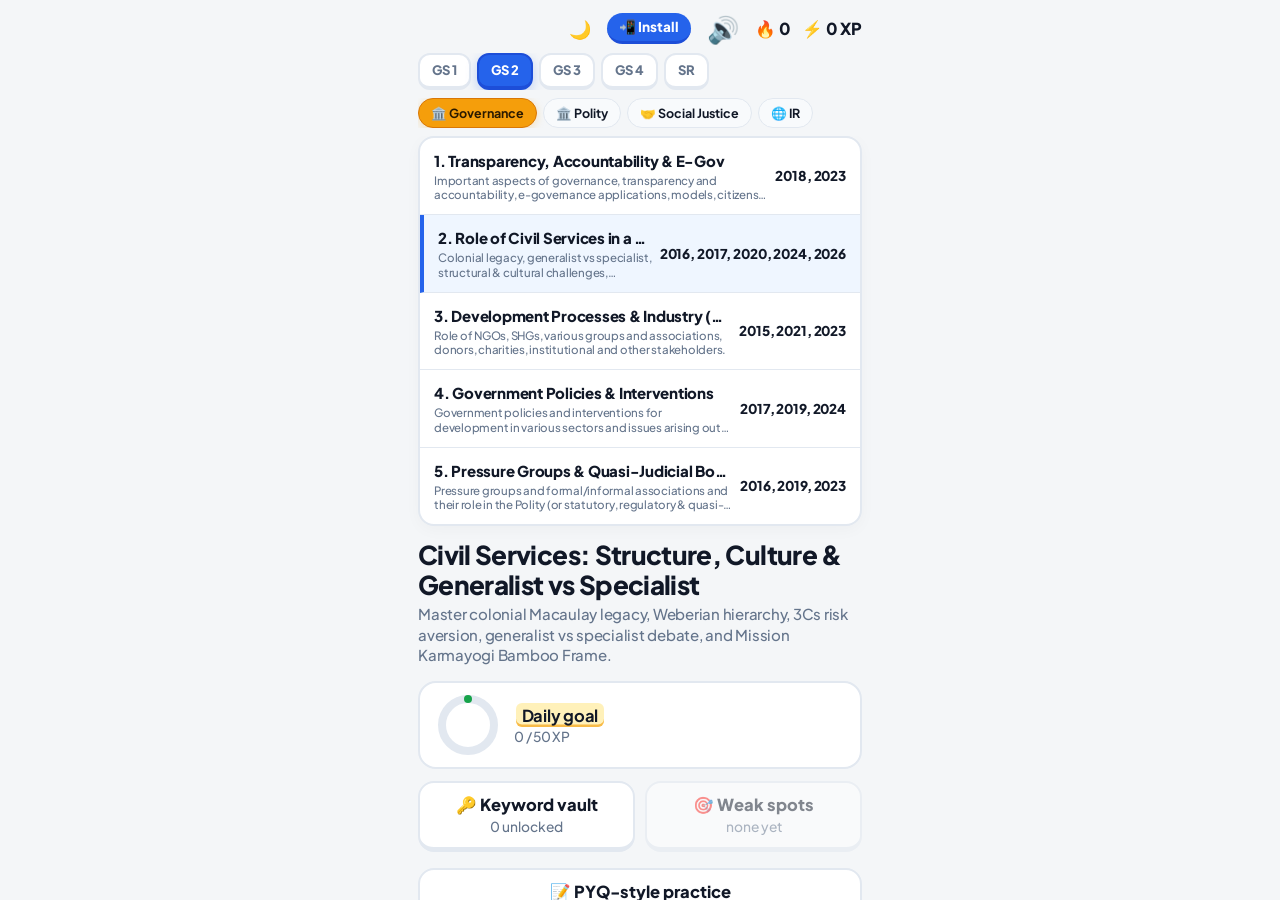
==== commit a8858804: "feat(sr): implement SR tab near GS4 with Governance module, keywords-first cards, tap-to-reveal writ" ====
--- a/mobile/index.html
+++ b/mobile/index.html
@@ -167,9 +167,29 @@
 
 
 
+
+/* SR Minimalist Fast-Reading Styles (Exclusively for cs_structure / SR Tab) */
+.sr-card-head{display:flex;flex-direction:column;gap:4px;margin-bottom:14px;padding-bottom:10px;border-bottom:1.5px solid var(--line)}
+.sr-badge-tag{align-self:flex-start;background:var(--card-sub);border:1.5px solid var(--line);border-radius:6px;padding:3px 10px;font-size:11.5px;font-weight:800;color:var(--mut);text-transform:uppercase;letter-spacing:0.04em}
+.sr-counter{font-size:12px;font-weight:700;color:var(--mut)}
+.sr-card-title{font-size:20px;line-height:1.25;font-weight:800;margin:2px 0 0;color:var(--ink)}
+.sr-pyq-box{background:var(--card-sub);border:1.5px solid var(--line);border-left:4px solid var(--selb);border-radius:12px;padding:12px 14px;margin-bottom:12px}
+.sr-pyq-year{font-size:12px;font-weight:800;color:var(--selb);text-transform:uppercase;margin-bottom:4px}
+.sr-pyq-text{font-size:15px;line-height:1.4;font-weight:700;color:var(--ink)}
+.sr-demand-label{font-size:12px;font-weight:800;color:var(--accd);letter-spacing:0.03em;margin-bottom:8px}
+.sr-point-box{background:var(--card);border:1.5px solid var(--line);border-radius:14px;padding:12px;margin-bottom:12px;box-shadow:0 2px 8px rgba(0,0,0,0.02)}
+.sr-kw-btn{display:flex;justify-content:space-between;align-items:center;width:100%;background:none;border:0;padding:0 0 6px;cursor:pointer;text-align:left;font:inherit}
+.sr-kw-tag{background:rgba(37,99,235,0.08);color:var(--selb);padding:4px 10px;border-radius:8px;font-size:13.5px;font-weight:800}
+.sr-kw-toggle{font-size:12px;color:var(--mut);font-weight:600}
+.sr-visible-example{background:var(--card-sub);border-radius:8px;padding:8px 10px;margin-top:4px;font-size:13px;line-height:1.35;color:var(--ink)}
+.sr-ex-badge{font-size:11px;font-weight:800;color:var(--accd);text-transform:uppercase;display:inline-block;margin-right:4px}
+.sr-ex-text{display:inline;font-weight:600}
+.sr-hidden-detail{margin-top:8px;padding-top:8px;border-top:1px dashed var(--line);font-size:13.5px;line-height:1.4;color:var(--ink);animation:pop .2s ease-out}
+.sr-diag-box{background:var(--card);border:1.5px solid var(--line);border-radius:14px;padding:10px;margin-top:8px;margin-bottom:14px}
+
 </style></head><body><div id="app"></div>
 <script>
-var DATA = {"msme": {"id": "msme", "title": "MSME Reforms & Economic Catalysts", "badge": "🏭", "sub": "Master India's 31.1% GDP growth engine, 2020 classification, delayed payments, and Budget 2025 reforms.", "hue": ["#0f8a62", "#2f63d6", "#7442d6", "#b8760a", "#d23a40", "#0b8a9a", "#d9570c"], "ico": [["🏭", "📊", "🎯"], ["📐", "⚙️", "🌍"], ["📉", "🏢", "🇩🇪"], ["⏳", "📜", "⚖️"], ["💳", "📱", "🏦"], ["🚀", "🔨", "📦"], ["🎯", "🗺️", "🏆"]], "lessons": [{"n": "Macro Pillars & Economic Footprint", "e": "🏭", "d": "GDP, GVA, exports and 11.1 Cr livelihoods", "c": [{"t": "The Giant in Plain Sight", "b": ["India's MSME sector is the second largest employer after agriculture, sustaining <b>over 11.1 Crore jobs</b> across <b>6.33 Crore enterprises</b>.", "Macro footprint: <b>31.1% of India's GDP</b>, <b>35.4% of Manufacturing GVA</b>, and <b>48.6% of Total Merchandise Exports</b>.", "Over <b>51.2% of MSMEs are in rural areas</b>, promoting equitable regional growth and reducing distress migration."], "k": ["31.1% GDP Share", "48.6% Merchandise Exports", "11.1 Crore Jobs", "Rural Democratization"], "n": "Low capital investment per job created makes MSMEs vital for India's demographic dividend."}, {"t": "Constitutional & Policy Canvas", "b": ["Rooted in <b>Directive Principles: Article 39(b) and 39(c)</b> to prevent concentration of wealth and ensure equitable resource distribution.", "Key pillar for realizing a <b>$5 Trillion economy</b> and achieving the vision of <b>Viksit Bharat 2047</b>.", "High representation of vulnerable social groups: significant ownership by SC, ST, and women entrepreneurs."], "k": ["Article 39(b) & 39(c)", "Inclusive Growth", "Viksit Bharat 2047"], "n": "Exam angle: GS-3 (Mobilization of Resources, Employment, Industrial Policy)."}], "q": [{"k": "mc", "q": "What proportion of India's total merchandise exports is contributed by MSMEs?", "o": ["About 15%", "About 25%", "About 48.6%", "Over 75%"], "a": 2, "e": "MSMEs account for ~48.6% of India's total merchandise exports across textiles, engineering, and leather."}, {"k": "tf", "q": "More than 50% of MSME units in India are located in rural areas.", "a": 0, "e": "True. 51.2% of MSMEs are based in rural India, serving as a vital engine for decentralized growth."}, {"k": "multi", "q": "Tap all verified macroeconomic benchmarks of India's MSME sector.", "o": ["31.1% of India's GDP", "35.4% of Manufacturing GVA", "11.1 Crore jobs sustained", "90% of central corporate tax"], "a": [0, 1, 2], "e": "31.1% GDP, 35.4% Manufacturing GVA, and 11.1 Cr jobs are verified government benchmarks."}, {"k": "match", "q": "Match the macroeconomic metric to its official benchmark.", "p": [["GDP Contribution", "31.1% of GDP"], ["Manufacturing GVA", "35.4% share"], ["Merchandise Exports", "48.6% of total"], ["Employment Footprint", "11.1 Crore jobs"]], "e": "Memorize these four data points for your GS-3 introduction paragraphs!"}, {"k": "flag", "q": "Tap the red flag: the one false part of this statement.", "o": ["MSMEs contribute 31.1% of India’s GDP,", "pay 90% of central corporate tax,", "and sustain 11.1 Crore livelihoods across India."], "a": 1, "e": "MSMEs do NOT pay 90% of corporate tax; corporate tax is dominated by large conglomerates."}, {"k": "order", "inl": 1, "q": "Build the sentence: tap words in order.", "o": ["MSMEs", "power", "nearly", "half", "of", "India’s", "merchandise", "exports"], "e": "MSMEs power nearly half of India’s merchandise exports."}]}, {"n": "2020 Composite Classification", "e": "📐", "d": "Investment, turnover and export carve-out", "c": [{"t": "The 2020 Paradigm Shift", "b": ["Under the <b>Atmanirbhar Bharat package (July 2020)</b>, the government scrapped the old 2006 bifurcation between manufacturing and service units.", "Introduced a <b>composite criteria</b> combining both <b>Plant & Machinery Investment</b> and <b>Annual Turnover</b>.", "Both conditions must be satisfied. Crossing either limit moves the enterprise into the higher bracket."], "k": ["Composite Criteria", "Unified Classification", "Atmanirbhar Bharat"], "n": "Replaced the archaic 2006 manufacturing vs services equipment division."}, {"t": "The 1/5, 10/50, 50/250 Rule", "b": ["<b>Micro:</b> Investment up to <b>₹1 Crore</b> AND Turnover up to <b>₹5 Crore</b> (1:5 ratio).", "<b>Small:</b> Investment up to <b>₹10 Crore</b> AND Turnover up to <b>₹50 Crore</b> (10:50 ratio).", "<b>Medium:</b> Investment up to <b>₹50 Crore</b> AND Turnover up to <b>₹250 Crore</b> (50:250 ratio).", "Notice the constant <b>5x turnover multiplier</b> across all three tiers!"], "k": ["Micro (1 Cr / 5 Cr)", "Small (10 Cr / 50 Cr)", "Medium (50 Cr / 250 Cr)", "5x Multiplier"], "n": "Easy mnemonic: 1 -> 10 -> 50 for Investment, multiply by 5 for Turnover!"}, {"t": "Export Turnover Exclusion", "b": ["A landmark reform: <b>Export turnover is completely EXCLUDED</b> from calculating the turnover ceiling!", "Why? To prevent growing firms from fearing that exporting more will cost them their MSME priority sector status.", "An enterprise can export ₹500 Cr and still remain a 'Small' enterprise as long as domestic turnover is under ₹50 Cr."], "k": ["Export Carve-out", "Global Scale", "Incentive Compatibility"], "n": "Removes the export penalty and directly supports Atmanirbhar Bharat export competitiveness."}], "q": [{"k": "mc", "q": "What are the ceiling limits for a 'Small' enterprise under the 2020 classification?", "o": ["Inv ₹1 Cr / TO ₹5 Cr", "Inv ₹10 Cr / TO ₹50 Cr", "Inv ₹50 Cr / TO ₹250 Cr", "Inv ₹25 Cr / TO ₹100 Cr"], "a": 1, "e": "Small enterprise: Investment up to ₹10 Crore AND Turnover up to ₹50 Crore."}, {"k": "tf", "q": "Export turnover is included when determining whether an enterprise crosses the MSME turnover threshold.", "a": 1, "e": "False. Export turnover is explicitly excluded to encourage MSMEs to export aggressively without losing benefits."}, {"k": "order", "q": "Arrange the 2020 MSME tiers in ascending order of investment ceilings.", "o": ["Micro (₹1 Crore)", "Small (₹10 Crore)", "Medium (₹50 Crore)"], "e": "Micro (₹1 Cr) → Small (₹10 Cr) → Medium (₹50 Cr)."}, {"k": "match", "q": "Match the MSME tier to its maximum investment limit.", "p": [["Micro Enterprise", "Up to ₹1 Crore"], ["Small Enterprise", "Up to ₹10 Crore"], ["Medium Enterprise", "Up to ₹50 Crore"], ["Turnover Multiplier", "5x Investment"]], "e": "Clean 1:5, 10:50, 50:250 mathematical formula."}, {"k": "year", "q": "Slide to the year the composite MSME classification (Investment + Turnover) was notified under Atmanirbhar Bharat.", "a": 2020, "tol": 0, "min": 2005, "max": 2025, "e": "July 2020."}, {"k": "sort", "q": "Sort by enterprise ceiling: Micro, Small, or Medium?", "b": ["Micro", "Small", "Medium"], "it": [["₹1 Cr Invest / ₹5 Cr Turnover", 0], ["₹10 Cr Invest / ₹50 Cr Turnover", 1], ["₹50 Cr Invest / ₹250 Cr Turnover", 2]], "e": "Micro = 1/5; Small = 10/50; Medium = 50/250. Export turnover is excluded!"}]}, {"n": "The Dwarfism Paradox", "e": "📉", "d": "Why Indian firms stay micro vs German Mittelstand", "c": [{"t": "The Missing Middle & Dwarfism", "b": ["Economic Survey highlights a severe structural deformity: <b>over 99.4% of enterprises in India remain Micro</b>!", "Only <b>0.52% are Small</b>, and an infinitesimal <b>0.08% are Medium</b>.", "Instead of an upright pyramid or healthy cylinder, India has an <b>inverted mushroom</b>: vast dwarfs and giant conglomerates, with a missing middle."], "k": ["Dwarfism Paradox", "Missing Middle", "99.4% Micro Share"], "n": "Economic Survey distinguishes between 'infants' (young firms that grow) and 'dwarfs' (old firms that deliberately stay small)."}, {"t": "The Regulatory Cliff", "b": ["Why don't Indian firms grow? Because crossing the micro threshold triggers a <b>regulatory cliff</b>.", "Firms fear losing priority sector lending, tax breaks, and flexible labor compliance exemptions.", "Capital and labor become locked in low-productivity dwarf units, preventing <b>Schumpeterian 'Creative Destruction'</b>."], "k": ["Regulatory Cliff", "Perverse Incentives", "Creative Destruction"], "n": "Subsidies tied to remaining small perversely incentivize staying small."}, {"t": "The German 'Mittelstand' Benchmark", "b": ["Germany's economic miracle rests on its <b>Mittelstand</b>: highly innovative, agile medium-sized manufacturing champions.", "Features: <b>Scale-neutral incentives</b> (subsidies don't vanish upon growth), <b>dual vocational training</b>, and long-term bank capital.", "India must transition from protecting dwarfs to empowering Mittelstand-style global scale."], "k": ["German Mittelstand", "Scale-Neutrality", "Hidden Champions"], "n": "A classic international case study to quote in your GS-3 conclusion."}], "q": [{"k": "mc", "q": "What percentage of enterprises in India's MSME sector are micro units?", "o": ["Around 50%", "Around 75%", "Over 99.4%", "Exactly 33%"], "a": 2, "e": "Over 99.4% of all MSMEs in India are micro enterprises, showcasing extreme dwarfism."}, {"k": "tf", "q": "Economic Survey describes 'dwarfs' as young startup firms that need temporary policy protection to grow.", "a": 1, "e": "False. Young firms are 'infants'. 'Dwarfs' are older firms that intentionally stay small to exploit policy exemptions."}, {"k": "multi", "q": "Tap the core root causes of MSME dwarfism in India.", "o": ["Regulatory cliff upon scaling up", "Loss of priority sector lending and fiscal exemptions", "Excessive supply of equity capital", "Distortionary size-based incentives"], "a": [0, 1, 3], "e": "Size-based incentives, regulatory cliffs, and fear of losing exemptions trap firms in dwarfism."}, {"k": "match", "q": "Match the economic concept to its definition.", "p": [["Dwarfism", "Older firms deliberately remaining small"], ["Missing Middle", "Scarcity of medium-sized enterprises"], ["Mittelstand", "German scale-neutral medium firm model"], ["Creative Destruction", "Dynamic firms replacing obsolete ones"]], "e": "Crucial terminology for GS-3 industrial policy answers."}, {"k": "riddle", "q": "Detective: who am I? Fewer clues, more XP.", "c": ["I am an economic phenomenon documented by Chief Economic Advisor KV Subramanian.", "Firms stay deliberately small and under 100 workers to retain subsidies and avoid labor inspections.", "I prevent India from building global Mittelstand champions."], "o": ["Dwarfism syndrome", "Twin balance sheet", "Dutch disease", "Liquidity trap"], "a": 0, "e": "Dwarfism syndrome: firms stay dwarfs rather than growing into giants."}]}, {"n": "Delayed Payments & Section 43B(h)", "e": "⏳", "d": "MSMED Act Sections 15-19 & statutory teeth", "c": [{"t": "Working Capital Asphyxiation", "b": ["Delayed payments from large corporate buyers and CPSEs are the #1 cause of MSME mortality.", "Small suppliers have weak bargaining power and are forced to accept payment delays of 120-180 days.", "This triggers severe liquidity crunches, inability to service bank debt, and insolvency."], "k": ["Delayed Payments", "Working Capital Crisis", "Bargaining Asymmetry"], "n": "MSMEs are often profitable on paper but bankrupt in cash flow."}, {"t": "MSMED Act Statutory Mandate (Sections 15-19)", "b": ["<b>Section 15:</b> Buyer must pay within agreed period (maximum <b>45 days</b>; or 15 days if no agreement in writing).", "<b>Section 16:</b> Defaulting buyer must pay <b>compound interest with monthly rests at 3 TIMES the RBI Bank Rate</b>!", "<b>Section 18 & 19:</b> Micro & Small Enterprise Facilitation Councils (MSEFC). If buyer appeals, they must pre-deposit <b>75% of the award amount</b>!"], "k": ["45-day Maximum Window", "3x RBI Bank Rate Compound Interest", "MSEFC", "75% Pre-deposit"], "n": "The 75% pre-deposit under Section 19 prevents big buyers from tying small vendors in endless litigation."}, {"t": "Section 43B(h) Income Tax Act Tooth", "b": ["Introduced in <b>Finance Act 2023</b> to enforce real payment discipline on buyers.", "Rule: A buyer can only claim tax deduction for purchases from MSMEs in the year the payment is <b>actually made</b>!", "If payment is delayed beyond the 45-day window, the deduction is disallowed that financial year, sharply raising the buyer's income tax bill."], "k": ["Section 43B(h)", "Tax Disallowance", "Payment Discipline"], "n": "Provides a direct financial penalty that forces corporate CFOs to pay MSMEs on time."}], "q": [{"k": "mc", "q": "What is the maximum payment credit period permitted under Section 15 of MSMED Act when agreed in writing?", "o": ["15 days", "30 days", "45 days", "90 days"], "a": 2, "e": "Section 15 stipulates that the agreed credit period cannot exceed 45 days under any circumstances."}, {"k": "mc", "q": "What penal interest rate applies to delayed payments under Section 16 of the MSMED Act?", "o": ["Bank Rate + 2%", "Simple interest at 10%", "3 times the RBI Bank Rate (compound interest)", "No interest penalty"], "a": 2, "e": "Defaulting buyers must pay compound interest with monthly rests at 3 times the RBI Bank Rate."}, {"k": "tf", "q": "Under Section 43B(h), buyers can still claim tax deductions for delayed payments if they provide an affidavit.", "a": 1, "e": "False. Deductions are strictly disallowed for that financial year unless payment was made within the statutory 45-day limit."}, {"k": "order", "q": "Put the delayed payments enforcement process in sequence.", "o": ["Supply of goods/services completed", "45-day maximum statutory window expires", "Filing application on MSME Samadhaan portal", "MSEFC arbitral award with 3x bank rate interest", "Buyer mandatory 75% pre-deposit for appeal"], "e": "Supply → 45 days expire → Samadhaan filing → MSEFC award → 75% pre-deposit."}, {"k": "flag", "q": "Tap the red flag.", "o": ["Section 15 of MSMED Act mandates payment within 45 days,", "defaults incur compound interest at 3 times bank rate,", "and defaulting corporate buyers get instant income tax deductions."], "a": 2, "e": "Section 43B(h) DISALLOWS tax deduction to defaulting buyers until actual payment is made!"}]}, {"n": "Credit Gap & Financing Innovations", "e": "💳", "d": "UK Sinha Committee, TReDS & cash-flow lending", "c": [{"t": "The ₹30 Lakh Crore Credit Chasm", "b": ["The <b>UK Sinha Committee (RBI, 2019)</b> estimated an unmet credit gap of over <b>₹30 Lakh Crore</b> in the MSME sector.", "Over 85% of MSMEs lack access to formal bank loans due to an absence of immovable physical collateral (real estate/land).", "Traditional banking relies on asset-based mortgages rather than business cash-flows."], "k": ["UK Sinha Committee", "₹30 Lakh Crore Deficit", "Collateral Trap"], "n": "Without formal credit, MSMEs are forced into predatory informal borrowing at 30-40% interest."}, {"t": "Shift to Digital Cash-Flow Underwriting", "b": ["Public sector banks are pivoting from physical collateral to <b>digital footprint underwriting</b>.", "Assessing creditworthiness through <b>GST invoices</b>, bank statements via <b>Account Aggregators</b>, and UPI merchant turnover.", "Enables algorithm-driven collateral-free credit sanctioning in minutes rather than weeks."], "k": ["Cash-flow Lending", "Account Aggregator", "Digital Footprint"], "n": "Turns transaction data into an economic asset for the borrower."}, {"t": "TReDS: Invoice Factoring Platform", "b": ["<b>Trade Receivables Discounting System (TReDS)</b>: an RBI-regulated institutional mechanism for electronic factoring.", "MSMEs upload accepted invoices; multiple banks and NBFCs bid to discount them without recourse.", "Budget 2024-25 lowered the mandatory buyer onboarding turnover threshold to <b>₹500 Crore</b> to force CPSEs and corporates onto the platform."], "k": ["TReDS", "Factoring without Recourse", "₹500 Cr Mandate"], "n": "Converts locked accounts receivable into instant liquid working capital."}], "q": [{"k": "mc", "q": "Which RBI-appointed committee authored the comprehensive blueprint on MSME credit and structural reforms?", "o": ["Nachiket Mor Committee", "UK Sinha Committee", "Bimal Jalan Committee", "Urjit Patel Committee"], "a": 1, "e": "The UK Sinha Committee (2019) recommended the overhaul of MSME credit, TReDS expansion, and cash-flow underwriting."}, {"k": "tf", "q": "TReDS is an RBI-regulated electronic platform that enables MSMEs to discount their trade invoices through competitive financier bidding.", "a": 0, "e": "True. TReDS allows MSMEs to auction unpaid corporate invoices to financiers for upfront cash without recourse."}, {"k": "multi", "q": "Tap all instruments facilitating digital cash-flow based MSME credit.", "o": ["Account Aggregator framework", "GST invoice data analytics", "TReDS factoring platform", "Physical land registry mortgage"], "a": [0, 1, 2], "e": "Account Aggregator, GST returns, and TReDS enable cash-flow lending, replacing physical mortgages."}, {"k": "match", "q": "Match the financing tool to its key mechanism.", "p": [["UK Sinha Committee", "₹30 Lakh Crore credit gap analysis"], ["TReDS Platform", "Invoice discounting without recourse"], ["Account Aggregator", "Consent-based digital financial data sharing"], ["Cash-Flow Lending", "Credit based on GST transactions, not land"]], "e": "Core pillars of the digital credit revolution for MSMEs."}, {"k": "riddle", "q": "Detective: who am I?", "c": ["I am an institutional electronic platform regulated by RBI.", "MSMEs upload their trade receivables against corporate buyers.", "Financiers bid in reverse auctions to discount the invoices without recourse."], "o": ["TReDS", "Udyam", "GeM", "SWIFT"], "a": 0, "e": "TReDS (Trade Receivables Electronic Discounting System)."}]}, {"n": "Budget 2025-26 & Flagship Schemes", "e": "🚀", "d": "Credit guarantee, PM Vishwakarma & E-Commerce Hubs", "c": [{"t": "New Credit Guarantee Scheme (Budget 2025)", "b": ["A self-financing guarantee fund providing <b>collateral-free credit cover up to ₹100 Crore</b> per MSME for machinery & equipment purchase.", "Focuses specifically on manufacturing scale-up and technological upgradation.", "Borrowers pay an annual guarantee fee based on the diminishing loan balance."], "k": ["₹100 Cr Guarantee Fund", "Machinery Purchase", "Self-financing"], "n": "Solves the capex financing roadblock for ambitious small enterprises."}, {"t": "PM Vishwakarma Scheme (₹13,000 Crore)", "b": ["Central Sector Scheme offering end-to-end holistic lifecycle support for <b>18 traditional artisan trades</b> (carpenters, blacksmiths, potters, etc.).", "Five pillars: <b>PM Vishwakarma Certificate & ID</b>, <b>Skill training with ₹500/day stipend</b>, <b>₹15,000 modern toolkit incentive</b>.", "Collateral-free enterprise credit up to <b>₹3 Lakh</b> (₹1L tranche 1 + ₹2L tranche 2) at a concessional interest rate of <b>5%</b>!"], "k": ["PM Vishwakarma", "18 Traditional Trades", "₹15,000 Toolkit", "5% Subsidized Loans"], "n": "Protects traditional artisanal heritage while linking them to modern value chains."}, {"t": "E-Commerce Export Hubs (ECEH) & Mudra Expansion", "b": ["<b>E-Commerce Export Hubs (ECEH):</b> Public-private partnership zones providing single-window regulatory, customs, and testing clearances for cross-border e-commerce.", "<b>Mudra 'Tarun Plus':</b> Loan ceiling doubled from ₹10 Lakh to <b>₹20 Lakh</b> for entrepreneurs who have successfully repaid prior Tarun loans.", "<b>TReDS expansion:</b> Lowering buyer mandate to ₹500 Cr adds 22 CPSEs and 7,000+ private companies."], "k": ["E-Commerce Export Hubs", "Mudra Tarun Plus (₹20 Lakh)", "Cross-border Trade"], "n": "Empowers grassroots MSMEs to sell directly to consumers across the globe via digital marketplaces."}], "q": [{"k": "mc", "q": "What is the maximum credit cover provided under the Budget 2025 Credit Guarantee Scheme for machinery purchase?", "o": ["₹10 Crore", "₹25 Crore", "₹50 Crore", "₹100 Crore"], "a": 3, "e": "Budget 2024-25 introduced a guarantee fund facilitating collateral-free term loans up to ₹100 Crore."}, {"k": "mc", "q": "How many traditional artisan trades are supported under the PM Vishwakarma Scheme?", "o": ["10 trades", "12 trades", "18 trades", "25 trades"], "a": 2, "e": "The scheme covers 18 traditional family-based trades including carpenters, blacksmiths, goldsmiths, and sculptors."}, {"k": "tf", "q": "The Mudra 'Tarun Plus' ceiling was doubled to ₹20 Lakh in the Union Budget.", "a": 0, "e": "True. The limit was raised to ₹20 Lakh for entrepreneurs who have successfully repaid earlier Tarun loans."}, {"k": "multi", "q": "Tap all key pillars of the PM Vishwakarma Scheme.", "o": ["PM Vishwakarma Certificate & ID card", "₹15,000 grant for modern toolkits", "Collateral-free credit up to ₹3 Lakh at 5% interest", "Mandatory nationalization of private workshops"], "a": [0, 1, 2], "e": "Certification, toolkit grant of ₹15,000, and subsidized loans at 5% form the scheme's core."}]}, {"n": "Mains Answer Mastery Toolkit", "e": "🎯", "d": "Keywords, 5-point skeleton & conclusion", "c": [{"t": "High-Yield Keywords to Drop", "b": ["<b>Macro & Structure:</b> 31.1% GDP, 48.6% merchandise exports, 11.1 crore livelihoods, rural democratization.", "<b>Diagnostic Terminology:</b> Dwarfism paradox, regulatory cliff, missing middle, Schumpeterian creative destruction, working capital asphyxiation.", "<b>Policy & Reform Solutions:</b> German Mittelstand model, scale-neutral incentives, Section 43B(h) statutory discipline, TReDS invoice factoring, E-Commerce Export Hubs (ECEH)."], "k": ["Use 4 to 5 per Mains answer!"], "n": "Examiners scan for specific diagnostic vocabulary rather than generic essays."}, {"t": "Mains 5-Stage Answer Skeleton", "b": ["<b>1. Introduction:</b> Macro triad (31.1% GDP, 35.4% GVA, 48.6% exports) + Article 39(b)/(c) constitutional link.", "<b>2. Structural Significance:</b> Low capital cost per job, rural balance, export dynamo.", "<b>3. Core Bottlenecks:</b> Dwarfism (99.4% micro), ₹30L Cr credit gap (UK Sinha), delayed payments.", "<b>4. Recent Policy Push:</b> 2020 composite criteria, Budget 2025 ₹100 Cr guarantee, Sec 43B(h), PM Vishwakarma.", "<b>5. Way Forward & Conclusion:</b> Transition from dwarfs to German Mittelstand; engine for $5T economy and Viksit Bharat 2047."], "k": ["Intro → Significance → Bottlenecks → Policy → Mittelstand Conclusion"], "n": "Structure your answers with subheadings, data, and visual flowcharts for top marks."}], "q": [{"k": "order", "q": "Order the optimal Mains answer structure for an MSME question.", "o": ["Intro: 31.1% GDP, 48.6% exports, 11.1 Cr jobs", "Structural Significance & Employment Democratization", "Core Bottlenecks: Dwarfism, Credit Gap, Delayed Payments", "Government Initiatives: Sec 43B(h), Budget 2025, Vishwakarma", "Conclusion: German Mittelstand for Viksit Bharat 2047"], "e": "Macro Data → Significance → Crisis/Bottlenecks → Policy Interventions → Global Benchmark Conclusion."}, {"k": "mc", "q": "Which international manufacturing model is widely recommended for India to overcome the 'missing middle'?", "o": ["South Korean Chaebols", "German Mittelstand", "American Wall Street", "Japanese Keiretsu monopolies"], "a": 1, "e": "The German Mittelstand model is praised for its scale-neutral policies, vocational training, and resilient medium enterprises."}, {"k": "multi", "q": "Tap the indispensable Mains keywords for MSME answers.", "o": ["Dwarfism paradox", "Section 43B(h)", "German Mittelstand", "Agrarian collectivization"], "a": [0, 1, 2], "e": "Dwarfism, Section 43B(h), and Mittelstand are top-scoring keywords."}, {"k": "flip", "q": "Draft a 2-line intro for 'MSMEs: From Regulatory Dwarfs to Viksit Bharat Engines'.", "r": "Sustaining 31.1% of India's GDP, 48.6% of merchandise exports, and over 11.1 crore livelihoods, MSMEs constitute the bedrock of India's economic architecture. Transitioning them from protected dwarfs into globally competitive, Mittelstand-style champions is the paramount prerequisite for a $5 Trillion economy."}]}], "pyq": [{"k": "flip", "q": "UPSC Mains 2023 (GS-3): Faster economic growth requires increased share of the manufacturing sector in GDP, particularly MSMEs. Comment on the present policies of the Government in this regard. (150 words)", "r": "<b>Context:</b> Manufacturing share remains stagnant at ~16-17% of GDP against the 25% National Manufacturing Policy target. MSMEs are crucial (31.1% GDP, 35.4% Mfg GVA, 48.6% exports, 11.1 Cr jobs).<br><b>Key Policy Interventions:</b><br>1. <b>2020 Composite Criteria:</b> Eliminated the 'fear of growing' by combining investment + turnover and excluding export turnover from ceilings.<br>2. <b>Liquidity & Capital:</b> ₹100 Cr collateral-free credit guarantee (Budget 2024-25), Mudra Tarun Plus doubled to ₹20L, TReDS invoice discounting.<br>3. <b>Fiscal Discipline:</b> Section 43B(h) disallows tax deductions for delayed buyer payments beyond 45 days.<br>4. <b>Artisan Inclusion:</b> PM Vishwakarma (₹13,000 Cr) providing ₹15k toolkits and 5% collateral-free loans to 18 traditional crafts.<br><b>Way Forward:</b> Emulate the German Mittelstand cluster model with scale-neutral incentives and dedicated E-Commerce Export Hubs (ECEH)."}, {"k": "flip", "q": "UPSC Mains 2022 (GS-3): What are the key bottlenecks faced by MSMEs in India? How can institutional credit flows and e-commerce platforms help overcome the problem of dwarfism? (250 words)", "r": "<b>Dwarfism Paradox:</b> Over 99.4% of Indian enterprises remain micro units, with only 0.08% reaching medium size (inverted mushroom structure).<br><b>Core Bottlenecks:</b><br>1. <b>₹30 Lakh Crore Credit Deficit:</b> UK Sinha Committee highlighted that traditional banks demand immovable asset collateral.<br>2. <b>Working Capital Asphyxiation:</b> Unpaid invoices average 90-180 days, locking liquidity.<br>3. <b>Regulatory Cliff:</b> Labor laws and compliance thresholds penalize units for hiring or expanding.<br><b>Catalytic Role of Credit & Tech:</b><br>1. <b>Digital Cash-flow Lending:</b> GST invoicing data + Account Aggregator framework enable collateral-free underwriting based on transactions.<br>2. <b>TReDS Factoring:</b> Converts unpaid supplier invoices into instant cash without buyer recourse.<br>3. <b>E-Commerce & ONDC:</b> Eliminates predatory middlemen, providing direct pan-India and global export access (ECEH).<br><b>Conclusion:</b> Transforming dwarfs into Mittelstand champions is essential for a $5 Trillion economy."}, {"k": "flip", "q": "UPSC Mains 2020 (GS-3): Explain the rationale behind the revised definition of MSMEs introduced in 2020. How will the composite criteria of investment and turnover help in eliminating the 'fear of growing'? (150 words)", "r": "<b>Rationale of 2020 Revision:</b><br>1. <b>End of Artificial Bifurcation:</b> Merged Manufacturing and Services into a single unified threshold.<br>2. <b>Composite Criteria:</b> Formulated dual thresholds (Micro: ₹1Cr/₹5Cr; Small: ₹10Cr/₹50Cr; Medium: ₹50Cr/₹250Cr).<br>3. <b>Export Turnover Carve-Out:</b> Exports are strictly excluded from turnover calculation.<br><b>Eliminating the 'Fear of Growing':</b><br>Under the old 2006 Act, firms intentionally split into multiple micro shell entities or throttled output to preserve Priority Sector Lending (PSL) and public procurement benefits. The revised criteria allows units to upgrade machinery and aggressively export without forfeiting MSME concessions, fostering genuine economies of scale."}, {"k": "flip", "q": "UPSC Mains 2024 (GS-3): Working capital constraints and delayed payments severely handicap the competitiveness of Indian small enterprises. Evaluate the efficacy of Section 43B(h) of the Income Tax Act and the TReDS platform in mitigating this challenge. (150 words)", "r": "<b>The Liquidity Crisis:</b> As noted by NITI Aayog, delayed payments lock over ₹10 Lakh Crore of MSME capital annually.<br><b>Efficacy of Reforms:</b><br>1. <b>Section 43B(h):</b> Disallows buyers from claiming income tax deduction on purchases from Micro and Small units unless payment is settled within 45 days (MSMED Act Sec 15). Created immediate board-level urgency.<br>2. <b>TReDS Factoring:</b> Three-party bidding by banks discounts accepted invoices into instant liquidity with zero collateral.<br><b>Challenges:</b> Big corporate buyers threaten to cancel orders or demand suppliers de-register from Udyam.<br><b>Way Forward:</b> Auto-reflecting overdue invoices on the GST portal and making TReDS mandatory for all ₹250 Cr+ turnover corporations."}], "bg": {"b": ["Challenges & Gaps", "Solutions & Reforms", "Models & Frameworks"], "it": [["Dwarfism Paradox (99.4% Micro)", 0, "Dwarfism is the structural bottleneck where firms intentionally stay small to avoid regulatory costs."], ["Section 43B(h) Tax Disallowance", 1, "Section 43B(h) disallows corporate tax deductions if MSME invoices are unpaid past 45 days."], ["German Mittelstand", 2, "German Mittelstand is the globally renowned cluster benchmark for scale-neutral medium enterprises."], ["₹30 Lakh Crore Credit Gap", 0, "The UK Sinha Committee identified the massive formal credit deficit suffocating MSMEs."], ["TReDS Invoice Factoring", 1, "TReDS is the electronic factoring platform enabling competitive discounting of trade receivables."], ["2020 Composite Criteria (1/5, 10/50, 50/250)", 2, "The unified classification criteria with statutory export turnover exclusion."], ["Working Capital Asphyxiation", 0, "Severe liquidity crunch caused by buyers taking 90-180 days to clear invoices."], ["Budget 2025 ₹100 Cr Guarantee", 1, "Collateral-free credit guarantee scheme for machinery purchase introduced in Union Budget 2024-25."], ["PM Vishwakarma Model", 2, "Holistic framework supporting traditional artisans across 18 trades with toolkits and 5% credit."], ["Regulatory Cliff & Compliance Burden", 0, "Sudden jump in labor and tax compliances when a unit expands from micro to small."], ["E-Commerce Export Hubs (ECEH)", 1, "Public-private trade logistics hubs enabling micro producers to export globally without middlemen."], ["Digital Cash-Flow Lending via ONDC", 2, "Transaction-based credit underwriting replacing traditional fixed asset mortgages."]]}, "sks": [{"t": "MSME Macro Significance", "s": ["MSMEs are the economic bedrock: 31.1% GDP, 35.4% Manufacturing GVA, 48.6% exports, 11.1 Cr jobs.", "Articles 39(b) & 39(c) DPSP; 2020 composite criteria (1/5, 10/50, 50/250) with export exclusion.", "Pros: high employment elasticity, 51.2% rural balance. Cons: 99.4% micro dwarfs, ₹30L Cr credit gap.", "UK Sinha Committee, Budget 2025 ₹100 Cr guarantee, Section 43B(h), PM Vishwakarma.", "Pyramid: Inverted mushroom (99.4% micro) → Transition to German Mittelstand cylinder."]}, {"t": "Delayed Payments & Section 43B(h)", "s": ["Delayed payments lock working capital and cause insolvency despite on-paper profitability.", "MSMED Act Sec 15 (45-day cap), Sec 16 (3x RBI Bank Rate compound interest), Sec 19 (75% pre-deposit).", "Pros: stringent penal framework. Cons: weak bargaining power, buyers threaten cancellation.", "Section 43B(h) tax disallowance, MSME Samadhaan portal, TReDS invoice discounting.", "Flowchart: Supply goods → 45-day deadline → Sec 43B(h) tax penalty / MSEFC arbitral award."]}, {"t": "Overcoming MSME Dwarfism", "s": ["Dwarfism: over 99.4% of Indian firms remain micro, suppressing productivity and R&D investment.", "Economic Survey 'Infants vs Dwarfs' distinction; Schumpeter's Creative Destruction.", "Pros of scale: global export competitiveness, higher wages. Cons of dwarfism: locked capital, low tech.", "German Mittelstand model: scale-neutral incentives, dual technical vocational training, ECEH hubs.", "Ladder: Micro (₹1 Cr/₹5 Cr) → Small (₹10 Cr/₹50 Cr) → Medium (₹50 Cr/₹250 Cr) → Mittelstand."]}], "aq": [{"k": "flag", "q": "Tap the red flag: the one false part of this statement.", "o": ["MSMEs generate 31.1% of India’s GDP,", "pay 90% of central corporate income tax,", "and power 48.6% of merchandise exports."], "a": 1, "e": "MSMEs do NOT pay 90% of corporate tax; corporate tax is dominated by large conglomerates."}, {"k": "flag", "q": "Tap the red flag.", "o": ["Section 15 of MSMED Act mandates payment within 45 days,", "defaults incur compound interest at 3 times bank rate,", "and defaulting buyers are granted full immediate tax deductions."], "a": 2, "e": "Section 43B(h) DISALLOWS income tax deductions until actual payment is made!"}, {"k": "year", "q": "Slide to the year composite MSME classification (Investment + Turnover) was notified under Atmanirbhar Bharat.", "a": 2020, "tol": 0, "min": 2005, "max": 2025, "e": "July 2020."}, {"k": "year", "q": "Slide to the year Parliament enacted the Micro, Small and Medium Enterprises Development (MSMED) Act.", "a": 2006, "tol": 0, "min": 2000, "max": 2020, "e": "2006."}, {"k": "sort", "q": "Sort every enterprise: Micro, Small, or Medium?", "b": ["Micro", "Small", "Medium"], "it": [["₹1 Cr Investment / ₹5 Cr Turnover", 0], ["₹10 Cr Investment / ₹50 Cr Turnover", 1], ["₹50 Cr Investment / ₹250 Cr Turnover", 2], ["Single artisan pottery workshop", 0], ["Auto parts supplier with ₹35 Cr turnover", 1]], "e": "1/5 Micro, 10/50 Small, 50/250 Medium. Export turnover is excluded!"}, {"k": "sort", "q": "Sort every item: Dwarfism Symptom or Reform Measure?", "b": ["Dwarfism Symptom", "Reform Measure"], "it": [["Capping employee headcount below 100", 0], ["TReDS invoice discounting", 1], ["Fragmenting into dummy sister firms", 0], ["Cash-flow digital lending via Account Aggregator", 1], ["Fear of losing priority credit tag", 0]], "e": "Dwarfism traps firms in unproductive size; reforms enable non-punitive scaling."}, {"k": "mc", "q": "Odd keyword out: which does NOT belong with TReDS?", "o": ["Financier / Factor", "MSME Supplier", "Corporate Buyer", "Personal Car Loan"], "a": 3, "e": "TReDS is an institutional auction platform for MSME trade receivables."}], "dq": [{"k": "riddle", "q": "Who am I? Fewer clues, more XP.", "c": ["I am an electronic platform regulated by the Reserve Bank of India.", "MSMEs upload their trade receivables against large corporate and PSU buyers.", "Financiers bid competitively in online reverse auctions to discount the bills without recourse."], "o": ["TReDS", "Udyam", "GeM", "SWIFT"], "a": 0, "e": "TReDS (Trade Receivables Electronic Discounting System)."}, {"k": "riddle", "q": "Who am I?", "c": ["I was launched in Budget 2023 with an outlay of ₹13,000 Crore.", "I cover 18 traditional artisan and craft trades like blacksmiths, potters, and sculptors.", "I provide a ₹15,000 toolkit grant, collateral-free credit at 5%, and official verification."], "o": ["PM Vishwakarma", "PM SVANidhi", "Stand-Up India", "MUDRA"], "a": 0, "e": "PM Vishwakarma Scheme."}, {"k": "riddle", "q": "Who am I?", "c": ["I am a statutory council established in every state under Section 18 of the MSMED Act, 2006.", "Aggrieved MSMEs approach me when buyer payments are delayed beyond 45 days.", "I act as arbitrator and conciliation authority with powers of a civil court."], "o": ["MSEFC", "NCLT", "Competition Commission", "DRT"], "a": 0, "e": "MSEFC (Micro and Small Enterprises Facilitation Council)."}], "sq": {"k": "story", "q": "Officer mission: General Manager of District Industries Centre (DIC) receives a distress petition from an SC woman-owned brassware unit whose invoices are 120 days overdue from a Tier-1 contractor.", "e": "Values: economic justice, statutory enforcement, affirmative support.", "s": [{"t": "The entrepreneur states her bank loan is turning NPA due to this unpaid bill. First step?", "o": [["Issue immediate notice under Section 18 of MSMED Act & register on MSME Samadhaan", 1, "Immediate formal statutory escalation protects her from default."], ["Tell her to resolve commercial disputes informally", 0, "Leaves the vulnerable micro entrepreneur powerless against big buyers."], ["Advise her to declare bankruptcy", 0, "Abdicates administrative duty to support compliant enterprise."]]}, {"t": "The corporate buyer claims the goods were delivered 3 days late and demands a 50% discount. Your call?", "o": [["Convene MSEFC conciliation within 90-day statutory timeline and scrutinize inspection memo", 1, "Rejections must be raised within 15 days of delivery under Section 2(b)."], ["Accept the corporate's unilateral 50% deduction", 0, "Violates the statutory protection against arbitrary offsets."], ["Transfer the dispute to regular civil court", 0, "Civil courts face multi-year delays, defeating Section 18."]]}, {"t": "The buyer fails to appear for conciliation. Next?", "o": [["Initiate formal arbitration under Arbitration Act and notify compound interest liability at 3x bank rate", 1, "Statutory escalation enforces the law and triggers Section 43B(h) tax disallowance."], ["Drop the proceedings", 0, "Gross dereliction of administrative duty."], ["Ask the entrepreneur to compromise", 0, "Weakens the integrity of MSME credit architecture."]]}]}, "vq": {"k": "sort", "q": "Venn sort: TReDS only, Factoring only, or Both?", "b": ["TReDS only", "Factoring only", "Both"], "it": [["RBI-licensed electronic multi-funder auction platform", 0], ["Traditional bilateral relationship with a single NBFC factor", 1], ["Converts trade receivables into immediate cash liquidity", 2], ["MSMEs avoid recourse on approved invoices", 2]], "e": "Both liquefy working capital; TReDS brings competitive digital multi-bidder auctions."}, "bq": [{"k": "order", "inl": 1, "q": "Build the sentence: tap the words in order.", "o": ["MSMEs", "power", "31.1%", "percent", "of", "India’s", "GDP"], "e": "MSMEs power 31.1% percent of India’s GDP."}, {"k": "order", "inl": 1, "q": "Build the sentence: tap the words in order.", "o": ["Section", "15", "mandates", "payment", "within", "45", "days"], "e": "Section 15 mandates payment within 45 days."}, {"k": "order", "inl": 1, "q": "Build the sentence: tap the words in order.", "o": ["Export", "turnover", "is", "excluded", "from", "MSME", "limits"], "e": "Export turnover is excluded from MSME limits."}]}, "exams": {"id": "exams", "title": "Public Exams Act & Exam Integrity", "badge": "🏛️", "sub": "Master the 2024/2026 Act, K. Radhakrishnan Committee reforms, NTA restructuring, and exam security.", "hue": ["#2f63d6", "#7442d6", "#0f8a62", "#d23a40", "#b8760a", "#0b8a9a"], "ico": [["🏛️", "⚖️", "📜"], ["🔒", "👮", "⛓️"], ["🔍", "📋", "🏫"], ["⚙️", "🏢", "💻"], ["📜", "⚖️", "🎯"], ["🏆", "🗺️", "🧭"]], "lessons": [{"n": "Engine of Mobility & The Crisis", "e": "🏛️", "d": "Social mobility, paper leak syndicates & judicial alarm", "c": [{"t": "The Ladder of Hope", "b": ["In India, competitive public examinations are the <b>primary vehicle for upward social mobility</b>.", "They allow underprivileged, rural, and first-generation learners to transcend generational poverty on sheer merit.", "When an examination is compromised, meritocracy is murdered, destroying public faith in the republic."], "k": ["Social Mobility", "Meritocracy", "Public Trust"], "n": "Chhattisgarh High Court dictum: 'A paper leak is more heinous than murder; murder takes one life, but a paper leak kills the dreams of millions.'"}, {"t": "The Organized Crime Syndicate", "b": ["Paper leaks have evolved from localized cheating into <b>trans-state organized criminal syndicates</b>.", "Operating with corporate sophistication: charging <b>₹30 Lakh to ₹50 Lakh per leaked paper</b>.", "Modus operandi: breaching printing presses, hacking commercial private computer labs, and deploying expert 'solvers'."], "k": ["Organized Syndicates", "Commercialized Cheating", "Institutional Breach"], "n": "Economic incentives: multi-crore illicit profits with historically low prosecution and bail loopholes."}], "q": [{"k": "mc", "q": "Which High Court observed that 'a paper leak is more heinous than murder'?", "o": ["Allahabad High Court", "Chhattisgarh High Court", "Delhi High Court", "Bombay High Court"], "a": 1, "e": "The Chhattisgarh High Court highlighted the profound moral and generational damage wrought by examination leaks."}, {"k": "tf", "q": "Modern paper leaks in India are primarily minor, isolated classroom offenses rather than organized interstate operations.", "a": 1, "e": "False. Investigations (e.g. EOU Bihar, CBI) reveal multi-state organized crime syndicates charging ₹30-50L per candidate."}, {"k": "multi", "q": "Tap the societal impacts of compromised public recruitment exams.", "o": ["Erosion of faith in meritocratic governance", "Disproportionate harm to underprivileged rural aspirants", "Economic loss of candidate years and savings", "Automatic acceleration of government appointments"], "a": [0, 1, 2], "e": "Compromised exams destroy meritocracy, waste precious years of youth, and hit marginalized families hardest."}, {"k": "flag", "q": "Tap the red flag.", "o": ["Paper leaks compromise constitutional Article 14 and 16 merit,", "generate illicit seats costing ₹30-50 Lakhs,", "and the High Court described paper leaks as minor administrative irregularities."], "a": 2, "e": "The High Court held: 'A paper leak is more heinous than murder because it destroys the careers of millions.'"}]}, {"n": "Public Examinations Act 2024", "e": "⚖️", "d": "Statutory architecture, penalties & candidate immunity", "c": [{"t": "The Statutory Shield", "b": ["Enacted as the <b>Public Examinations (Prevention of Unfair Means) Act, 2024</b>.", "Applies across central testing bodies: <b>UPSC, SSC, NTA, RRB, and IBPS</b>.", "Defines 15 specific corrupt practices: question leaking, unauthorized paper possession, tampering with computer networks, and fake websites."], "k": ["Public Examinations Act 2024", "Central Agencies Covered", "15 Corrupt Practices"], "n": "A dedicated central law to create overwhelming criminal deterrence."}, {"t": "Two-Tiered Penal Architecture", "b": ["<b>Individual Cheater/Service Provider:</b> Imprisonment of <b>3 to 5 years</b> and fine up to <b>₹10 Lakh</b>.", "<b>Organized Crime Syndicate:</b> Rigorous imprisonment of <b>5 to 10 years</b> and minimum fine of <b>₹1 Crore</b>!", "Defaulting institutions face <b>attachment of property</b> and recovery of total examination costs."], "k": ["3-5 Years (Individual)", "5-10 Years & ₹1 Cr Fine (Syndicate)", "Asset Attachment"], "n": "All offenses are Cognizable, Non-Bailable, and Non-Compoundable."}, {"t": "Bona Fide Candidate Immunity", "b": ["A critical safeguard: <b>honest candidates are NOT criminalized</b> under this Act!", "Students caught cheating remain subject to administrative examination bylaws (debarment), but are shielded from draconian anti-gang criminal charges.", "Focus is squarely on prosecuting the criminal supply-side: syndicates, corrupt officials, and coaching mafia."], "k": ["Candidate Immunity", "Supply-side Prosecution", "Targeting Kingpins"], "n": "Prevents harassment of vulnerable young students by law enforcement."}], "q": [{"k": "mc", "q": "What is the minimum fine prescribed for organized paper leak syndicates under the 2024 Act?", "o": ["₹10 Lakh", "₹25 Lakh", "₹50 Lakh", "₹1 Crore"], "a": 3, "e": "Section 10(2) mandates a minimum fine of ₹1 Crore alongside 5 to 10 years imprisonment for organized syndicates."}, {"k": "tf", "q": "Bona fide student aspirants caught copying are sentenced to mandatory 5-year prison terms under the 2024 Act.", "a": 1, "e": "False. Candidates are explicitly protected from the criminal provisions of the Act, which target organized syndicates."}, {"k": "match", "q": "Match the entity to its statutory penal consequence.", "p": [["Individual Cheating", "3 to 5 years prison + ₹10L fine"], ["Organized Syndicate", "5 to 10 years prison + min ₹1 Cr fine"], ["Compromised Agency", "Asset attachment & cost recovery"], ["Bona Fide Candidate", "Immune from criminal prosecution under Act"]], "e": "Clear graduated liability framework."}, {"k": "year", "q": "Slide to the year Parliament enacted the Public Examinations (Prevention of Unfair Means) Act.", "a": 2024, "tol": 0, "min": 2018, "max": 2026, "e": "2024."}, {"k": "sort", "q": "Sort every card: Individual Candidate vs Organized Crime Syndicate", "b": ["Individual", "Syndicate"], "it": [["Imprisonment up to 3 to 5 years", 0], ["Minimum 5 years extending to 10 years imprisonment", 1], ["Minimum ₹1 Crore fine", 1], ["Fine up to ₹10 Lakh", 0], ["Attachment and forfeiture of property", 1]], "e": "Section 10(1) punishes individuals; Section 10(2) slaps ₹1 Cr fine and asset attachment on syndicates."}]}, {"n": "Radhakrishnan Committee Reforms", "e": "🔍", "d": "7-member high-level panel on NTA overhaul", "c": [{"t": "The Mandate for Overhaul", "b": ["Constituted under former ISRO chief <b>Dr. K. Radhakrishnan (7-member high-level committee)</b>.", "Formed in response to widespread public outcry over NEET-UG and UGC-NET paper leaks and integrity failures.", "Tasked with recommending structural reforms in NTA, digital security, and examination standard operating procedures."], "k": ["K. Radhakrishnan Committee", "7-Member Panel", "NTA Overhaul"], "n": "Applies ISRO-grade mission security principles to competitive examination administration."}, {"t": "Core Structural Recommendations", "b": ["<b>1. Multi-Stage Testing:</b> Introduce two tiers (Screening Prelims + Mains) for mega-exams to filter candidates safely.", "<b>2. Hybrid Testing Format:</b> Question papers transmitted digitally in encrypted form at the last minute; answers marked on physical OMR or verified terminals.", "<b>3. 100% Government Test Centers:</b> End reliance on dubious private engineering college labs. Conduct exams exclusively in <b>Kendriya Vidyalayas, Navodaya Vidyalayas, IITs, and NITs</b>."], "k": ["Multi-Stage Exams", "Hybrid Digital Mode", "Government Test Centers"], "n": "Eliminates vulnerable supply chains where physical paper packages travel by road days in advance."}], "q": [{"k": "mc", "q": "Who chaired the 7-member high-level committee appointed to reform the National Testing Agency (NTA)?", "o": ["K. Kasturirangan", "Dr. K. Radhakrishnan", "Prof. Yash Pal", "Dr. Anil Kakodkar"], "a": 1, "e": "Former ISRO Chairman Dr. K. Radhakrishnan headed the 7-member committee on exam reforms."}, {"k": "multi", "q": "Tap key recommendations proposed by the K. Radhakrishnan Committee.", "o": ["Multi-stage screening for mega examinations", "Hybrid encrypted digital question transmission", "Restricting test centers exclusively to verified government institutions", "Complete abolition of all competitive entrance exams"], "a": [0, 1, 2], "e": "Multi-stage testing, hybrid transmission, and using only public institutions (KVs, IITs, NITs) were recommended."}, {"k": "tf", "q": "The Radhakrishnan Committee recommended expanding outsourcing of exam center management to unverified private IT institutes.", "a": 1, "e": "False. It strongly recommended eliminating private testing centers in favor of trusted government institutions."}, {"k": "riddle", "q": "Detective: who am I?", "c": ["I was constituted by the Ministry of Education in June 2024.", "I am headed by former ISRO Chairman Dr. K. Radhakrishnan.", "I recommended multi-stage exams, hybrid CBT-OMR models, and 100% government exam centres."], "o": ["Radhakrishnan Committee", "Kothari Commission", "Kasturirangan Committee", "Santhanam Committee"], "a": 0, "e": "Dr. K. Radhakrishnan High-Level Committee on Exam Reforms."}, {"k": "order", "inl": 1, "q": "Build the sentence: tap words in order.", "o": ["Public", "examinations", "must", "ensure", "uncompromising", "merit", "and", "integrity"], "e": "Public examinations must ensure uncompromising merit and integrity."}]}, {"n": "NTA Deficits & Economics of Crime", "e": "⚙️", "d": "The 24-staff paradox & Gary Becker's model", "c": [{"t": "The NTA 24-Staff Paradox", "b": ["The National Testing Agency (NTA) conducts exams for <b>over 1.3 Crore students annually</b>.", "Yet it operates with a permanent core cadre of <b>barely 24 regular officers</b>!", "Result: massive, dangerous reliance on contractual staffing, outsourced private vendors, and third-party IT labs."], "k": ["24-Staff Paradox", "Vendor Capture", "Contractual Outsourcing"], "n": "An agency conducting the world's largest high-stakes exams cannot run on a skeleton contractual staff."}, {"t": "Gary Becker's Economics of Crime", "b": ["Nobel Laureate Gary Becker proved: <i>Criminal deterrence = Severity of Punishment x Probability of Detection</i>.", "Merely prescribing 10-year prison terms fails if the <b>probability of detection is near zero</b>.", "Real deterrence requires unhackable cyber-audits, biometrics, live CCTV feeds with AI gaze tracking, and sting operations."], "k": ["Gary Becker's Crime Model", "Probability of Detection", "CCTV & Biometric Integrity"], "n": "A high-scoring theoretical framework to cite in your GS-2 & GS-4 governance answers."}], "q": [{"k": "mc", "q": "What core administrative anomaly cripples the National Testing Agency's internal capacity?", "o": ["Lack of internet connectivity", "Operating with barely 24 permanent staff members", "Having too many testing centers", "Over-regulation by state governments"], "a": 1, "e": "NTA's reliance on only ~24 permanent officers forces excessive outsourcing to vulnerable third-party contractors."}, {"k": "tf", "q": "According to Gary Becker's Economics of Crime, doubling the prison sentence guarantees crime prevention even if detection probability is low.", "a": 1, "e": "False. Severity without high detection probability provides zero deterrent effect."}, {"k": "match", "q": "Match the institutional bottleneck to its strategic solution.", "p": [["24-Staff Paradox", "Create dedicated permanent NTA cadre"], ["Private Lab Compromise", "Shift to KVs, IITs and NITs"], ["Physical Paper Transit Breach", "Hybrid encrypted digital transmission"], ["Low Detection Probability", "Continuous AI-proctoring and forensic audits"]], "e": "Pair problem with structural administrative remedy."}]}, {"n": "Constitutional & Ethical Canvas", "e": "📜", "d": "Articles 14, 16, 21A & Concurrent List Entry 25", "c": [{"t": "Constitutional Violations", "b": ["<b>Article 14 & 16:</b> Equality of opportunity in public employment is violated when wealthy candidates buy leaked question papers.", "<b>Article 21A:</b> Right to education is rendered hollow if admission into medical and higher education institutions is auctioned to the highest bidder.", "<b>Concurrent List Entry 25:</b> Both Parliament and State Legislatures share constitutional responsibility over education."], "k": ["Article 14 & 16", "Article 21A", "Concurrent List Entry 25"], "n": "Links paper leaks directly to violations of fundamental constitutional guarantees."}, {"t": "GS-4 Ethical & Moral Dimension", "b": ["Paper leaks breed profound <b>cynicism and moral disillusionment</b> in the nation's youth.", "Aspirants internalize that integrity and hard work are futile, and corruption is the only viable path to success.", "Restoring exam integrity is therefore a foundational moral duty for preserving democratic citizenship."], "k": ["Crisis of Conscience", "Moral Cynicism", "Probity in Governance"], "n": "A potent theme for GS-4 Ethics questions on public service values and trust."}], "q": [{"k": "mc", "q": "Which Constitutional Entry establishes education as a shared responsibility between Center and States?", "o": ["Union List Entry 10", "Concurrent List Entry 25", "State List Entry 14", "Residuary Powers"], "a": 1, "e": "Entry 25 of the Concurrent List (introduced via 42nd Amendment, 1976) covers education."}, {"k": "tf", "q": "Paper leaks violate Article 16 of the Indian Constitution.", "a": 0, "e": "True. Article 16 guarantees equality of opportunity in matters of public employment."}, {"k": "multi", "q": "Tap all constitutional articles directly impacted by examination corruption.", "o": ["Article 14 (Equality before law)", "Article 16 (Equal opportunity in public employment)", "Article 21 (Right to dignified life)", "Article 356 (President's Rule)"], "a": [0, 1, 2], "e": "Articles 14, 16, and 21 are directly undermined when merit is subverted."}]}, {"n": "Mains Answer Mastery Toolkit", "e": "🎯", "d": "Keywords, 5-point skeleton & conclusion", "c": [{"t": "Keywords to Drop in Mains", "b": ["<b>Judicial Dictum:</b> 'More heinous than murder' (Chhattisgarh HC).", "<b>Statutory Architecture:</b> Public Examinations Act 2024, ₹1 Crore minimum fine, asset attachment, candidate immunity.", "<b>Committees & Models:</b> K. Radhakrishnan 7-member Committee, Gary Becker's Economics of Crime, 24-staff paradox, hybrid testing."], "k": ["Use 4 to 5 per Mains answer!"], "n": "Guarantees top marks in GS-2 Governance and GS-4 Ethics papers."}, {"t": "Mains Answer Blueprint", "b": ["<b>Intro:</b> Social mobility ladder + Chhattisgarh HC dictum.", "<b>Constitutional Breach:</b> Articles 14, 16, 21A, Concurrent List Entry 25.", "<b>Root Causes:</b> Trans-state syndicates (₹30-50L), NTA 24-staff paradox, low detection probability (Becker).", "<b>Reform Measures:</b> Radhakrishnan Committee: multi-stage testing, hybrid mode, 100% government centers.", "<b>Conclusion:</b> Restoring faith in the meritocratic social contract as a cornerstone of Viksit Bharat."], "k": ["Intro → Constitution → Bottlenecks → Radhakrishnan Reforms → Meritocracy Conclusion"], "n": "Clear, logical flow from crisis to constitutional values and concrete technical solutions."}], "q": [{"k": "order", "q": "Order the optimal Mains answer structure for exam integrity.", "o": ["Intro: Social mobility ladder & Chhattisgarh HC dictum", "Constitutional Violations: Articles 14, 16, 21A", "Root Bottlenecks: 24-staff paradox & private vendor capture", "Remedial Architecture: Radhakrishnan Committee & 2024 Act", "Conclusion: Preserving meritocracy in the social contract"], "e": "Social Context → Constitutional Breach → Bottlenecks → Reform Blueprint → Conclusion."}, {"k": "mc", "q": "Best concluding thought for an answer on public examination reforms?", "o": ["Abolish all examinations and select candidates by lottery.", "Restoring uncompromised exam integrity is not merely administrative; it is preserving the constitutional promise of meritocracy and hope for millions of youth.", "Private vendors should be given total control of all examinations.", "Punishment alone will solve all problems automatically."], "a": 1, "e": "A balanced, inspiring constitutional conclusion."}, {"k": "flip", "q": "Write a 2-line intro for 'Integrity of Public Examinations in India'.", "r": "Public competitive examinations are the primary engine of upward social mobility for India's youth. When paper leaks subvert this meritocratic ladder, they violate Articles 14 and 16, murdering the aspirations of millions as highlighted by the Chhattisgarh High Court."}]}], "pyq": [{"k": "flip", "q": "UPSC Mains 2024 (GS-2): Malpractice and paper leaks in public examinations severely compromise meritocracy and erode youth trust in public recruitment. Critically examine the deterrent framework under the Public Examinations (Prevention of Unfair Means) Act, 2024. (150 words)", "r": "<b>Context:</b> Over 40+ paper leaks across states in the past 5 years affected 1.5 crore candidates, threatening Articles 14 and 16.<br><b>Deterrent Architecture:</b><br>1. <b>Strict Segregation:</b> Bona fide students are explicitly insulated from criminalization (Section 12), targeting organized mafia syndicates instead.<br>2. <b>Severe Punishments:</b> 3 to 5 years jail for individual service providers; 5 to 10 years imprisonment and minimum ₹1 Crore fine for organized crime rings.<br>3. <b>Asset Attachment:</b> Section 12 empowers seizure of properties and recovery of full exam re-conduction expenses.<br>4. <b>Cognizable & Non-Bailable:</b> Deprives leak cartels of instant bail.<br><b>Critique & Gaps:</b> Gary Becker's Economics of Crime shows punishment severity is futile without high detection probability. NTA's 24-member cadre paradox forced outsourcing to unverified private centers.<br><b>Way Forward:</b> Radhakrishnan Committee's hybrid delivery model and 100% government exam centers (KVs, IITs)."}, {"k": "flip", "q": "UPSC Mains 2024 (GS-4): Compromising the sanctity of recruitment examinations creates a crisis of moral legitimacy for the state. Discuss the ethical obligations of exam conducting agencies, invigilators, and civil society. (150 words)", "r": "<b>Ethics of Meritocracy:</b> Public recruitment is the constitutional social equalizer; when wealth and corrupt cartels subvert exams, merit is murdered.<br><b>Ethical Obligations:</b><br>1. <b>Exam Agencies (NTA/UPSC):</b> Institutional probity, end-to-end procedural confidentiality, zero conflict of interest, and treating candidate trust as a sacred fiduciary duty.<br>2. <b>Invigilators & Center Staff:</b> Uncompromising personal integrity, active vigilance against wireless impersonation, and resisting bribery under the Nolan principles of honesty and accountability.<br>3. <b>Civil Society & Candidates:</b> Collective refusal to patronize leaked papers, whistleblowing on solver syndicates, and de-stigmatizing competitive failures.<br><b>Conclusion:</b> Public examinations must remain a beacon of genuine equality of opportunity (Article 16), not a covert financial auction."}, {"k": "flip", "q": "UPSC Mains 2024 (GS-2): Discuss the structural recommendations of the K. Radhakrishnan Committee to revamp the National Testing Agency (NTA). (150 words)", "r": "<b>Mandate:</b> 7-member high-level panel headed by former ISRO chief Dr. K. Radhakrishnan formed post-NEET controversy.<br><b>Structural Blueprint:</b><br>1. <b>Multi-Stage Testing:</b> Introduce Screening Prelims + Proctored Mains for high-stakes exams to eliminate single-day risk.<br>2. <b>Hybrid Delivery Mechanism:</b> Question papers transmitted digitally encrypted minutes before start; candidates mark responses on physical OMR sheets to eliminate both transit leaks and computer lab hacking.<br>3. <b>100% Government Test Centers:</b> Ban commercial third-party labs; conduct exams exclusively in KVs, Navodayas, IITs, NITs, and universities.<br>4. <b>Autonomous Cadre:</b> Build a permanent, specialized testing civil service to end contractual outsourcing."}], "bg": {"b": ["Exam Malpractices", "Statutory Deterrence", "Institutional Reforms"], "it": [["Organised Paper Leak Ring", 0, "Inter-state mafia syndicates executing planned breaches for ₹30-50 Lakh per candidate."], ["₹1 Crore Minimum Fine", 1, "Section 10(2) of the 2024 Act imposes a non-negotiable minimum ₹1 Cr penalty on criminal syndicates."], ["Radhakrishnan Committee", 2, "7-member high-level panel under former ISRO chief Dr. K. Radhakrishnan to revamp testing mechanisms."], ["Private Computer Lab Hacking", 0, "Commercial testing centers compromised via remote desktop control software like AnyDesk."], ["Section 12 Property Attachment", 1, "Statutory power to seize and attach assets of exam offenders and recover total exam conducting costs."], ["Hybrid Multi-Stage Testing", 2, "Radhakrishnan model: Screening Prelims + encrypted digital question delivery with physical OMR answers."], ["Fake Answer Keys & Solver Gangs", 0, "Impersonators and solvers deployed inside exam halls using unauthorized wireless devices."], ["5 to 10 Years Imprisonment", 1, "Mandatory severe jail term for members of organised exam-rigging syndicates."], ["100% Government Test Centers", 2, "Conducting exams exclusively in Kendriya Vidyalayas, Navodayas, IITs, and NITs to eliminate private sub-contracting."], ["NTA 24-Staff Paradox", 0, "National Testing Agency conducting exams for millions with only 24 permanent employees, forcing private outsourcing."], ["Cognizable & Non-Bailable Status", 1, "All offences under Public Examinations Act 2024 are made non-bailable with no anticipatory bail."], ["Permanent Cadre Overhaul", 2, "Building an autonomous, permanent ISRO-grade testing cadre to replace contractual coordinators."]]}, "sks": [{"t": "Public Exams Act 2024", "s": ["Public examinations are the primary ladder for upward mobility; leaks subvert Articles 14 and 16.", "Public Examinations Act 2024; covers UPSC, SSC, NTA, RRB; 15 corrupt practices defined.", "Pros: 5-10 yrs prison & ₹1 Cr min fine for syndicates, candidate immunity. Cons: Becker's crime model.", "K. Radhakrishnan 7-member Committee, Central Bureau of Investigation (CBI), EOU Bihar.", "Penal Ladder: Individual (3-5y) → Syndicate (5-10y + ₹1 Cr) → Agency (Asset attachment)."]}, {"t": "Radhakrishnan Committee Reforms", "s": ["High-level 7-member panel under former ISRO chief Dr. K. Radhakrishnan to overhaul NTA.", "Multi-stage testing (Screening + Mains) + Hybrid digital encrypted paper transmission.", "Pros: eliminates physical paper transit breaches, curbs center hacking. Cons: digital infrastructure gap.", "100% Government Test Centers (KVs, IITs, NITs); end the 24-staff paradox with permanent cadre.", "Funnel: Stage 1 Screening → Stage 2 Hybrid Proctored Test at Government Centers."]}], "aq": [{"k": "flag", "q": "Tap the red flag.", "o": ["Section 10(2) of Public Examinations Act 2024 punishes organized syndicates with minimum 5-10 years prison,", "mandates a minimum fine of ₹1 Crore,", "and awards capital punishment to printing press owners."], "a": 2, "e": "The Act prescribes property attachment and fines, NOT capital punishment."}, {"k": "flag", "q": "Tap the red flag.", "o": ["The 2024 Act covers UPSC, SSC, Railways, and NTA exams,", "makes all paper leak offences cognizable and non-bailable,", "and allows candidates to be handcuffed at the exam desk."], "a": 2, "e": "Bona fide candidates are explicitly shielded from criminalization under Section 12."}, {"k": "year", "q": "Slide to the year Parliament enacted the Public Examinations (Prevention of Unfair Means) Act.", "a": 2024, "tol": 0, "min": 2018, "max": 2026, "e": "Enacted in February 2024."}, {"k": "sort", "q": "Sort every card: Individual Malpractice vs Organized Crime Syndicate", "b": ["Individual Malpractice", "Organized Syndicate"], "it": [["Imprisonment up to 3 to 5 years", 0], ["Imprisonment from 5 to 10 years", 1], ["Minimum ₹1 Crore fine", 1], ["Fine up to ₹10 Lakhs", 0], ["Attachment and recovery of exam expenses", 1]], "e": "Individuals face Section 10(1); syndicates face Section 10(2) and asset forfeiture."}, {"k": "mc", "q": "Odd keyword out: which is NOT recommended by the Radhakrishnan Committee?", "o": ["Multi-stage exam screening", "Hybrid CBT-OMR model", "Subcontracting exam centers to shady private computer kiosks", "100% government test centers"], "a": 2, "e": "Radhakrishnan panel urged ending private franchise test centers."}], "dq": [{"k": "riddle", "q": "Who am I? Fewer clues, more XP.", "c": ["I was appointed by the Ministry of Education in June 2024.", "I was chaired by a former Chairman of ISRO.", "I submitted recommendations for comprehensive restructuring of the National Testing Agency."], "o": ["Dr. K. Radhakrishnan Committee", "Kothari Commission", "Justice Verma Committee", "Santhanam Committee"], "a": 0, "e": "Dr. K. Radhakrishnan Committee."}, {"k": "riddle", "q": "Who am I?", "c": ["I am a landmark criminal statute passed in 2024.", "I make paper leaks and tampering cognizable, non-bailable, and non-compoundable.", "I protect genuine students while targeting organized solver gangs with ₹1 Crore fines."], "o": ["Public Examinations Act 2024", "Bharatiya Nyaya Sanhita", "IT Act 2000", "Prevention of Corruption Act"], "a": 0, "e": "Public Examinations (Prevention of Unfair Means) Act, 2024."}], "sq": {"k": "story", "q": "Officer mission: You are Centre Superintendent for the Civil Services Prelims exam. 45 minutes before commencement, the strongroom observer notices that one question packet's tamper-evident seal is micro-slit.", "e": "Values: uncompromising probity, calm leadership, evidentiary protocol.", "s": [{"t": "The clock is ticking. What is your immediate executive command?", "o": [["Quarantine the packet, activate SOP with the City Coordinator, and prepare backup encrypted question set", 1, "Preserves exam integrity while maintaining strict chain of custody."], ["Ignore the micro-slit to avoid candidate panic", 0, "Compromises the examination and invites criminal syndication."], ["Cancel the entire country's exam unilaterally", 0, "Only the central exam authority holds power to cancel all shifts."]]}, {"t": "The backup digital questions arrive encrypted via secure satellite link. Next?", "o": [["Verify digital signatures with 2 independent observers and print under continuous CCTV recording", 1, "Guarantees full forensic audibility and transparent chain of custody."], ["Print unrecorded in a private corner", 0, "Breaches standard operating procedure and invites suspicion."], ["Distribute the suspected slit packet anyway", 0, "Gross dereliction of duty."]]}, {"t": "After the exam concludes successfully, what must you do with the suspect packet?", "o": [["Impound in evidence bag, record signed panchnama with observers, and lodge formal police report under 2024 Act", 1, "Ensures full legal prosecution under the Public Examinations Act, 2024."], ["Throw the packet away to avoid inquiry", 0, "Destruction of criminal evidence under Section 9."], ["Keep it in personal custody", 0, "Violates strongroom evidentiary protocol."]]}]}, "vq": {"k": "sort", "q": "Venn sort: Individual Malpractice, Syndicate Crime, or Both?", "b": ["Individual Malpractice", "Syndicate Crime", "Both"], "it": [["Carrying unauthorized chits or cheating device", 0], ["Hacking server networks or setting up solver gangs", 1], ["Cognizable and non-bailable under 2024 Act", 2], ["Compromises merit in public examinations", 2]], "e": "Both undermine public trust; syndicates face stringent ₹1 Cr minimum fines and 10-year sentences."}, "bq": [{"k": "order", "inl": 1, "q": "Build the sentence: tap the words in order.", "o": ["Paper", "leaks", "are", "heinous", "attacks", "on", "merit"], "e": "Paper leaks are heinous attacks on merit."}, {"k": "order", "inl": 1, "q": "Build the sentence: tap the words in order.", "o": ["The", "2024", "Act", "prescribes", "one", "crore", "fine"], "e": "The 2024 Act prescribes one crore fine."}, {"k": "order", "inl": 1, "q": "Build the sentence: tap the words in order.", "o": ["Exams", "must", "shift", "to", "government", "centers"], "e": "Exams must shift to government centers."}]}, "judiciary": {"id": "judiciary", "title": "AI in Judiciary & Legal Tech", "badge": "⚖️", "sub": "Master the 5 Crore case backlog, draft AI guidelines 2026, NCLT hallucination crisis, and ethical boundaries.", "hue": ["#7442d6", "#2f63d6", "#0f8a62", "#d9570c", "#b8760a", "#0b8a9a"], "ico": [["⚖️", "📊", "🏛️"], ["⚠️", "🤖", "📜"], ["💻", "🌐", "⚡"], ["🛡️", "👁️", "⚖️"], ["📉", "👨‍⚖️", "⏳"], ["🎯", "🗺️", "🏆"]], "lessons": [{"n": "The 5 Crore Backlog & Assistive AI", "e": "⚖️", "d": "National Judicial Data Grid & the assistive boundary", "c": [{"t": "The Backlog Mountain", "b": ["India's judicial system is burdened with <b>over 5 Crore pending cases</b> according to the <i>National Judicial Data Grid (NJDG)</i>.", "Over 4.4 Crore cases are trapped in subordinate district courts alone.", "Consequence: 'Justice delayed is justice denied' — undertrials languishing for years, and commercial contract enforcement crippled."], "k": ["5 Crore Backlog", "NJDG Data", "4.4 Cr District Court Cases"], "n": "Economic Survey highlights that judicial delay reduces GDP growth by 1.5% to 2% annually."}, {"t": "The Assistive Boundary: Clerk, Not Judge", "b": ["AI offers unprecedented power to automate <b>cause-list management, case categorization, and legal document translation</b>.", "<b>Fundamental Principle:</b> AI must only serve as an <b>assistive tool / judicial assistant</b>, NEVER as the adjudicator!", "Adjudication demands human empathy, constitutional morality, and contextual equity — qualities no LLM possesses."], "k": ["Assistive AI", "Human in the Loop", "Constitutional Morality"], "n": "Machines can process logic, but only human judges can administer justice with conscience."}], "q": [{"k": "mc", "q": "What is the approximate total judicial case pendency in India according to the National Judicial Data Grid?", "o": ["1 Crore cases", "2.5 Crore cases", "Over 5 Crore cases", "Over 10 Crore cases"], "a": 2, "e": "NJDG records over 5 Crore pending cases across Supreme Court, High Courts, and Subordinate Courts."}, {"k": "tf", "q": "The Supreme Court has endorsed replacing human judges with autonomous AI sentencing algorithms in criminal courts.", "a": 1, "e": "False. The Supreme Court strictly maintains that AI can only be an assistive tool; human adjudication is non-negotiable."}, {"k": "multi", "q": "Tap legitimate assistive applications of AI in court administration.", "o": ["Automated vernacular translation of judgments", "Intelligent case clustering and categorization", "Cause-list scheduling and backlog analytics", "Autonomous delivery of death penalty verdicts"], "a": [0, 1, 2], "e": "Translation, categorization, and scheduling are ideal assistive tasks. Adjudication remains human."}, {"k": "flag", "q": "Tap the red flag.", "o": ["Over 5 Crore cases are pending across Indian courts,", "District Courts shoulder over 4.4 Crore cases,", "and the Supreme Court has cleared 100% of its backlog with zero pending cases."], "a": 2, "e": "The Supreme Court still has ~80,000 pending cases."}]}, {"n": "Draft Guidelines 2026 & Hallucinations", "e": "⚠️", "d": "SC draft regulations & the NCLT 'Methyl Isocyanate' warning", "c": [{"t": "The NCLT Hallucination Shock", "b": ["In a prominent case before the National Company Law Tribunal (NCLT), lawyers submitted <b>fake legal precedents hallucinated by ChatGPT</b>!", "Generative LLMs produce convincing citations of non-existent court judgments when queried for supporting case law.", "The Supreme Court reacted sharply, warning that <i>'submitting AI-hallucinated case law in court is like the release of toxic Methyl Isocyanate gas!'</i>"], "k": ["AI Hallucination", "NCLT Precedent Shock", "Methyl Isocyanate Warning"], "n": "Submitting fabricated precedents damages the foundational integrity of the common-law doctrine of precedent (stare decisis)."}, {"t": "Supreme Court Draft Regulations 2026", "b": ["Issued to govern the ethical deployment of Artificial Intelligence across all Indian courts.", "<b>Key Mandates:</b> Mandatory disclosure whenever AI is used in drafting pleadings; total prohibition on AI in final adjudication.", "Strict verification requirement: Advocates bear personal disciplinary responsibility for verifying every citation against official law reporters."], "k": ["Draft AI Guidelines 2026", "Mandatory Disclosure", "Advocate Responsibility"], "n": "Establishes institutional guardrails to prevent algorithmic poisoning of court records."}], "q": [{"k": "mc", "q": "To what toxic substance did the Supreme Court compare the submission of AI-hallucinated case precedents in court?", "o": ["Carbon Monoxide", "Sulphur Dioxide", "Methyl Isocyanate (Bhopal gas)", "Chlorine Gas"], "a": 2, "e": "The Supreme Court warned that citing unverified AI hallucinations pollutes the judicial stream like toxic Methyl Isocyanate."}, {"k": "tf", "q": "Under the SC Draft AI Guidelines, advocates must disclose if AI was utilized and personally verify all cited legal precedents.", "a": 0, "e": "True. Personal verification by advocates is mandatory to eliminate hallucinated case submissions."}, {"k": "multi", "q": "Tap the risks posed by unverified Generative AI usage in legal proceedings.", "o": ["Fabrication of non-existent case precedents", "Hallucination of statutory sections", "Erosion of stare decisis (doctrine of precedent)", "100% guarantee of winning the lawsuit"], "a": [0, 1, 2], "e": "Hallucinations threaten legal certainty and the doctrine of binding precedent."}, {"k": "sort", "q": "Sort every tool: Permissible Assistive AI vs Non-Negotiable Human Judge", "b": ["Assistive AI", "Human Judge"], "it": [["Vernacular translation of judgments (SUVAS)", 0], ["Automated cause-list scheduling", 0], ["Weighing circumstantial evidence and witness credibility", 1], ["Applying constitutional morality and empathy", 1], ["Bail order transmission (FASTER)", 0], ["Final criminal sentencing", 1]], "e": "AI assists with routine admin and translation; human judges alone decide guilt, sentencing, and justice."}]}, {"n": "Key Technological Initiatives", "e": "💻", "d": "SUPACE, SUVAS, FASTER & e-Courts Phase III", "c": [{"t": "The Assistive Digital Suite", "b": ["<b>SUPACE (Supreme Court Portal for Assistance in Court's Efficiency):</b> AI tool designed to read case files, extract facts, and assist judges with legal research.", "<b>SUVAS (Supreme Court Vidhik Anuvaad Software):</b> AI-powered translation tool translating English Supreme Court judgments into regional Indian languages (Hindi, Tamil, Bengali, etc.).", "<b>FASTER (Fast and Secured Transmission of Electronic Records):</b> Secure digital delivery of bail orders to prison authorities to prevent unlawful detention."], "k": ["SUPACE (Research)", "SUVAS (Translation)", "FASTER (Bail Delivery)"], "n": "SUVAS democratizes justice by making apex court rulings accessible in vernacular tongues."}, {"t": "e-Courts Phase III (₹7,210 Crore Outlay)", "b": ["Approved with an outlay of <b>₹7,210 Crore</b> under the e-Committee of the Supreme Court.", "Focus: Transition from digitized paper courts to a <b>digital-native, cloud-first platform</b> with intelligent judicial analytics.", "Features: Paperless digital courts, digital case management, virtual hearings, and open judicial data APIs."], "k": ["e-Courts Phase III", "₹7,210 Cr Outlay", "Cloud-First Architecture"], "n": "Lays the physical and digital rails necessary for ethical AI integration."}], "q": [{"k": "match", "q": "Match the judicial tech initiative to its primary objective.", "p": [["SUPACE", "AI legal research & document parsing"], ["SUVAS", "Translating verdicts into regional languages"], ["FASTER", "Instant secure digital transmission of bail orders"], ["e-Courts Phase III", "₹7,210 Cr digital-native cloud infrastructure"]], "e": "A classic match question for Prelims and high-yield data for Mains."}, {"k": "mc", "q": "Which AI tool was specifically built by the Supreme Court to translate judgments into vernacular languages?", "o": ["SUPACE", "SUVAS", "FASTER", "Bhashini"], "a": 1, "e": "SUVAS (Supreme Court Vidhik Anuvaad Software) handles regional language judicial translations."}, {"k": "tf", "q": "FASTER was introduced to ensure that prisoners granted bail are not kept incarcerated due to physical paper transit delays.", "a": 0, "e": "True. FASTER transmits electronic signed bail orders directly to jail authorities instantly."}, {"k": "year", "q": "Slide to the year Union Cabinet approved e-Courts Phase III with an outlay of ₹7,210 Crore.", "a": 2023, "tol": 0, "min": 2015, "max": 2025, "e": "September 2023."}, {"k": "riddle", "q": "Detective: who am I?", "c": ["I am an AI-powered translation tool developed by the Supreme Court.", "I translate judicial orders and judgments into regional Indian languages like Hindi, Tamil, and Bengali."], "o": ["SUVAS", "SUPACE", "FASTER", "CPGRAMS"], "a": 0, "e": "SUVAS (Supreme Court Vidhik Anuvaad Software)."}, {"k": "order", "inl": 1, "q": "Build the sentence: tap words in order.", "o": ["AI", "must", "assist", "judges", "never", "replace", "human", "conscience"], "e": "AI must assist judges never replace human conscience."}]}, {"n": "Constitutional Challenges & Algorithmic Bias", "e": "🛡️", "d": "Article 21, the Black Box problem & Open Justice", "c": [{"t": "Article 21 & The Right to a Fair Trial", "b": ["<b>Article 21:</b> Guarantees a fair, transparent, and reasoned trial by an impartial human judge.", "<b>The Black Box Problem:</b> Deep neural networks cannot explain <i>why</i> an algorithmic score was assigned (e.g. COMPAS recidivism algorithm in the US).", "A defendant has a fundamental constitutional right to know the exact reasoning behind an adverse finding."], "k": ["Article 21 Fair Trial", "Black Box Problem", "Reasoned Decision"], "n": "Justice must not only be done, but must be seen to be reasoned and explainable."}, {"t": "Algorithmic Bias & The Digital Divide", "b": ["AI trained on historical arrest and conviction data risks <b>perpetuating caste, gender, and minority biases</b>.", "<b>Digital Divide:</b> Wealthy corporate litigants can deploy elite commercial legal AI, while indigent undertrials lack basic legal aid.", "Risk of creating a two-tiered justice system if high-tech tools are not democratized."], "k": ["Historical Training Bias", "Digital Asymmetry", "Legal Aid Gap"], "n": "Garbage-in, garbage-out: Biased historical legal data produces biased algorithmic predictions."}], "q": [{"k": "mc", "q": "Which constitutional provision guarantees the right to a fair trial and a reasoned judicial decision?", "o": ["Article 12", "Article 21", "Article 25", "Article 324"], "a": 1, "e": "Article 21 encompasses the right to a fair, speedy, and reasoned trial."}, {"k": "tf", "q": "Because AI algorithms use mathematics, they are inherently immune to historical caste, racial, or socio-economic prejudices.", "a": 1, "e": "False. AI models trained on historical data frequently encode, amplify, and automate historical human prejudices."}, {"k": "multi", "q": "Tap the primary constitutional objections against autonomous algorithmic sentencing.", "o": ["Violation of Article 21 reasoned adjudication", "Opacity of black-box neural networks", "Perpetuation of historical demographic bias", "Algorithms running out of memory"], "a": [0, 1, 2], "e": "Article 21, black-box opacity, and training bias are substantive constitutional challenges."}]}, {"n": "Structural Bottlenecks & The Judge Deficit", "e": "📉", "d": "Judge-population ratio & Case Clearance Rate", "c": [{"t": "The Severe Judge Deficit", "b": ["India has approximately <b>21 judges per million people</b>.", "Compare this to the <b>Law Commission's target of 50 judges per million</b>, and 100+ in developed nations (e.g. US ~107).", "AI can assist workflow, but cannot cure the structural vacancy crisis in subordinate and high courts."], "k": ["21 Judges per Million", "Law Commission 50 Target", "Structural Vacancy"], "n": "Technology cannot substitute for an adequate number of constitutionally appointed judges."}, {"t": "Case Clearance Rate (CCR)", "b": ["<b>Case Clearance Rate (CCR):</b> Ratio of cases disposed to cases instituted within a year.", "Economic Survey demonstrates that when CCR drops below 100%, the backlog mountain grows automatically.", "AI's true value lies in accelerating mundane document processing to push the CCR comfortably above 100%."], "k": ["Case Clearance Rate (CCR)", "Disposal Ratio", "Administrative Velocity"], "n": "A high-impact quantitative metric to include in your GS-2 answers."}], "q": [{"k": "mc", "q": "What is India's current judge-to-population ratio compared to the Law Commission's benchmark?", "o": ["10 per million (vs 20)", "21 per million (vs 50)", "50 per million (vs 100)", "75 per million (vs 150)"], "a": 1, "e": "India has ~21 judges per million citizens, far below the Law Commission's recommended target of 50."}, {"k": "tf", "q": "If an economy's Case Clearance Rate (CCR) is below 100%, total judicial case pendency will inevitably rise.", "a": 0, "e": "True. CCR below 100% means more cases are being filed than are being resolved, swelling the backlog."}, {"k": "match", "q": "Match the judicial governance metric to its meaning.", "p": [["Judge-Population Ratio", "21 judges per million citizens in India"], ["Law Commission Target", "50 judges per million benchmark"], ["Case Clearance Rate", "Ratio of disposed cases to instituted cases"], ["e-Courts Outlay", "₹7,210 Crore under Phase III"]], "e": "Essential statistics for GS-2 Judiciary questions."}]}, {"n": "Mains Answer Mastery Toolkit", "e": "🎯", "d": "Keywords, answer skeleton & ethical conclusion", "c": [{"t": "Keywords to Drop in Mains", "b": ["<b>Status & Scale:</b> 5 Crore backlog, NJDG data, 21 judges per million, Case Clearance Rate (CCR).", "<b>Immediate Context:</b> SC Draft AI Regulations 2026, NCLT fake precedent crisis, Methyl Isocyanate warning.", "<b>Tech Initiatives:</b> SUPACE, SUVAS, FASTER, e-Courts Phase III (₹7,210 Cr).", "<b>Constitutional & Ethics:</b> Article 21, black-box opacity, algorithmic bias, human empathy in adjudication."], "k": ["Use 4 to 5 per Mains answer!"], "n": "Positions your answer in the top 5% of all candidates."}, {"t": "Mains 5-Stage Blueprint", "b": ["<b>Intro:</b> 5 Crore backlog (NJDG) + Assistive AI potential.", "<b>The Line in the Sand:</b> Assistive tool (clerk/researcher) vs Adjudicator (conscience/empathy).", "<b>Risks:</b> NCLT ChatGPT hallucination crisis + Article 21 black-box bias.", "<b>Institutional Initiatives:</b> SUPACE, SUVAS, FASTER, e-Courts Phase III, SC Draft Guidelines 2026.", "<b>Conclusion:</b> Technology as a force multiplier for human judges, not a replacement for judicial conscience."], "k": ["Intro → The Boundary → Risks → Policy → Ethical Conscience Conclusion"], "n": "A balanced, forward-looking constitutional synthesis."}], "q": [{"k": "order", "q": "Order the optimal Mains answer structure for AI in the Judiciary.", "o": ["Intro: 5 Crore backlog & NJDG crisis", "The Assistive Boundary: AI as clerk, not judge", "Risks: Hallucination crisis & Article 21 black-box opacity", "Policy Landscape: SUPACE, SUVAS, e-Courts Phase III", "Conclusion: Preserving human empathy and judicial conscience"], "e": "Scale → Boundary → Risks → Policy → Constitutional Conclusion."}, {"k": "mc", "q": "Best concluding sentence for an answer on AI in the Judiciary?", "o": ["Human judges should be replaced with neural networks by 2030.", "Artificial Intelligence can be a powerful clerk to accelerate judicial velocity, but justice demands the empathy, ethics, and constitutional conscience that only human judges possess.", "No technology should ever be allowed in Indian courts.", "Everything is working perfectly and no reforms are required."], "a": 1, "e": "Balanced, keyword-rich, and constitutionally anchored."}, {"k": "flip", "q": "Write a 2-line intro for 'AI in the Indian Judiciary: Potential and Perils'.", "r": "Confronting a monumental backlog of over 5 Crore pending cases on the NJDG, Artificial Intelligence offers transformative tools to accelerate case processing. However, as cautioned by the Supreme Court, AI must serve strictly as an assistive clerk, never usurping the moral conscience and constitutional empathy required in human adjudication."}]}], "pyq": [{"k": "flip", "q": "UPSC Mains 2023 (GS-2): Integration of Artificial Intelligence in the Indian judicial system offers tremendous promise for clearing the 5-crore case pendency, but raises serious constitutional and ethical dilemmas. Comment. (150 words)", "r": "<b>Technological Promise:</b> India's National Judicial Data Grid (NJDG) records over 5 Crore pending cases. Interventions like <b>SUPACE</b> (fact and citation extraction), <b>SUVAS</b> (vernacular translation into 18 languages), <b>FASTER</b> (digital bail communication), and <b>e-Courts Phase III</b> (₹7,210 Cr) dramatically improve the Case Clearance Rate (CCR).<br><b>Constitutional & Ethical Dilemmas:</b><br>1. <b>Article 21 Fair Trial:</b> Machine learning operates as an unexplainable 'Black Box', preventing litigants from scrutinizing the reasoning behind decisions.<br>2. <b>Algorithmic Bias:</b> Historical arrest/conviction datasets encode systemic socio-economic and caste prejudices into predictive models.<br>3. <b>Hallucination Peril:</b> As highlighted by the Supreme Court, generative AI tools frequently invent fake precedents.<br><b>Conclusion:</b> AI must strictly remain an assistive clerk for administrative speed, while the sacred duty of moral adjudication and empathy remains human-led."}, {"k": "flip", "q": "UPSC Mains 2022 (GS-4): Can artificial intelligence ever replace a human judge in deciding cases involving human dignity, empathy, and social context? Discuss with ethical arguments. (150 words)", "r": "<b>Ethical Antithesis:</b> Law is not mere mechanical computation; it is the living conscience of society.<br><b>Why AI Cannot Replace Human Judges:</b><br>1. <b>Empathy & Conscience:</b> An algorithm lacks the capacity for compassion or understanding the lived humiliation of an undertrial (Gandhi’s Talisman).<br>2. <b>Moral Agency & Accountability:</b> An algorithm cannot be held morally culpable for an unjust verdict; justice requires moral responsibility.<br>3. <b>Evolution of Constitutional Morality:</b> Progressive judgments (e.g. Navtej Johar, Puttaswamy) required breaking past statistical precedents to protect minority rights—something backward-looking models cannot do.<br><b>Conclusion:</b> Efficiency can be automated, but justice demands the human soul."}], "bg": {"b": ["Ethical & Tech Risks", "Assistive AI Solutions", "Constitutional Models"], "it": [["NCLT Hallucination Crisis", 0, "Generative AI fabricating nonexistent case precedents, cited by lawyers to courts."], ["SUVAS Vernacular Translation", 1, "Supreme Court AI tool translating orders and judgments into 18 regional Indian languages."], ["SC Human Adjudication Boundary", 2, "The strict constitutional line: AI as research clerk only; empathy and final justice must remain human."], ["Article 21 Black-Box Opacity", 0, "Deep neural networks lacking explainability, violating the fundamental right to a reasoned trial."], ["SUPACE Legal Research Assistant", 1, "Supreme Court Portal for Assistance in Court's Efficiency to extract facts and legal citations."], ["e-Courts Project Phase III", 2, "Union Cabinet approved ₹7,210 Crore initiative building paperless, digitized judicial infrastructure."], ["Algorithmic Socio-Economic Bias", 0, "AI models trained on historic criminal data encoding discriminatory demographic biases."], ["FASTER Digital Bail Delivery", 1, "Secure electronic transmission of bail orders directly to jail superintendents to end unlawful detentions."], ["Open Judicial Data API Framework", 2, "Standardized, public APIs enabling transparent tracking of 5 Crore pending cases on the NJDG."], ["Digital Divide for Rural Litigants", 0, "Lack of digital literacy and broadband access excluding indigent undertrials from virtual hearings."], ["Automated Cause-List Scheduling", 1, "Algorithm balancing judge docket loads and eliminating redundant case adjournments."], ["Constitutional Morality Filter", 2, "Adjudication guided by societal conscience, compassion, and justice rather than automated statistical computation."]]}, "sks": [{"t": "AI in Judiciary: Assistive vs Adjudicative", "s": ["India's judicial crisis: over 5 Crore pending cases (NJDG); severe judge deficit (21 per million).", "SC Draft AI Guidelines 2026; boundary: AI as assistive research clerk, never as adjudicator.", "Pros: speed, translation (SUVAS), cause-lists. Cons: hallucinated precedents, black-box bias.", "SUPACE, SUVAS, FASTER, e-Courts Phase III (₹7,210 Cr outlay).", "Diagram: Boundary Line — Assistive Tasks (AI) vs Moral Adjudication (Human Judge)."]}, {"t": "Constitutional Safeguards & Article 21", "s": ["Article 21 guarantees fair, reasoned trial; threatened by opaque black-box algorithms.", "NCLT hallucination crisis: lawyers citing fake ChatGPT cases (SC 'Methyl Isocyanate' warning).", "Pros of regulation: algorithmic accountability, advocate liability. Cons of unregulated AI: polluted precedents.", "SC e-Committee, Law Commission reports, open judicial data APIs.", "Balance: Algorithmic Efficiency on the left, Constitutional Conscience on the right."]}], "aq": [{"k": "flag", "q": "Tap the red flag.", "o": ["The Supreme Court uses SUVAS for multilingual judgment translation,", "SUPACE for judicial legal research assistance,", "and delegates final criminal sentencing to automated generative AI bots."], "a": 2, "e": "The Supreme Court strictly forbids automated decision-making and AI sentencing."}, {"k": "year", "q": "Slide to the year the Union Cabinet approved e-Courts Project Phase III with an outlay of ₹7,210 Crore.", "a": 2023, "tol": 0, "min": 2015, "max": 2025, "e": "September 2023."}, {"k": "sort", "q": "Sort every card: Permissible Assistive AI vs Non-Negotiable Human Judge", "b": ["Permissible Assistive AI", "Human Judge"], "it": [["Cause-list optimization and case clustering", 0], ["Evaluating witness demeanor and credibility", 1], ["Vernacular translation of orders (SUVAS)", 0], ["Exercising judicial empathy and conscience", 1], ["Optical character recognition of old handwritten records", 0], ["Adjudicating constitutional validity under Article 13", 1]], "e": "AI handles administrative efficiency; humans alone administer constitutional justice."}, {"k": "mc", "q": "Odd keyword out: which is NOT an official Supreme Court technology portal?", "o": ["SUVAS", "SUPACE", "FASTER", "TikTok Bot"], "a": 3, "e": "SUVAS, SUPACE, and FASTER are certified Supreme Court digital platforms."}], "dq": [{"k": "riddle", "q": "Who am I? Fewer clues, more XP.", "c": ["I am an AI-trained language portal designed by the Supreme Court.", "I translate judicial pronouncements and legal papers into 18+ scheduled regional languages.", "My acronym stands for Supreme Court Vidhik Anuvaad Software."], "o": ["SUVAS", "SUPACE", "FASTER", "Karmayogi"], "a": 0, "e": "SUVAS."}, {"k": "riddle", "q": "Who am I?", "c": ["I am a digital system launched by Chief Justice NV Ramana in 2022.", "I securely transmit bail orders, stay orders, and release warrants directly to prison authorities.", "My name stands for Fast and Secured Transmission of Electronic Records."], "o": ["FASTER", "SUVAS", "SUPACE", "e-Challan"], "a": 0, "e": "FASTER."}], "sq": {"k": "story", "q": "Officer mission: You are Principal District Judge. A software vendor offers a proprietary AI tool that predicts recidivism risk and recommends bail denial based on historical police arrest logs.", "e": "Values: judicial independence, Article 21 liberty, algorithmic bias prevention.", "s": [{"t": "The vendor claims the AI has 94% accuracy based on historical police records. Your reaction?", "o": [["Decline automated bail scoring; historical arrest data carries ingrained socio-economic bias", 1, "Article 14 and 21 require individualized, bias-free human adjudication."], ["Accept the tool and let it decide all bail applications", 0, "Gross violation of judicial conscience and personal liberty."], ["Sell court litigant data to the vendor", 0, "Criminal breach of privacy under Digital Personal Data Protection Act."]]}, {"t": "The vendor then offers an AI tool limited to summarizing 800-page trial bundles and indexing citations. Next?", "o": [["Pilot the assistive summarizer with mandatory human verification of all cited extracts", 1, "Assistive AI aids legal research while keeping human judges strictly in the loop."], ["Ban all computers from the court", 0, "Rejects useful digitization that could reduce 4.4 Cr case pendency."], ["Rely on AI summaries without ever reading the case file", 0, "Abdicates judicial duty."]]}, {"t": "A young magistrate asks if ChatGPT can write her final reasoned judgment in an eviction suit. Your advice?", "o": [["Strictly forbid: judgment writing requires judicial reasoning, conscience, and statutory interpretation", 1, "The Supreme Court draft AI guidelines strictly prohibit outsourcing judicial reasoning."], ["Encourage it to save time", 0, "Robots cannot exercise constitutional morality."], ["Allow it if the parties agree", 0, "Justice is not a private contract."]]}]}, "vq": {"k": "sort", "q": "Venn sort: SUVAS only, SUPACE only, or Both?", "b": ["SUVAS only", "SUPACE only", "Both"], "it": [["Specialized in regional vernacular translation of judgments", 0], ["AI research portal to extract legal precedents and facts", 1], ["Deployed under Supreme Court Artificial Intelligence Committee", 2], ["Aims to reduce delay without replacing judges", 2]], "e": "SUVAS translates; SUPACE analyzes legal points; both empower human judges."}, "bq": [{"k": "order", "inl": 1, "q": "Build the sentence: tap the words in order.", "o": ["AI", "must", "assist", "judges", "never", "replace", "human", "conscience"], "e": "AI must assist judges never replace human conscience."}, {"k": "order", "inl": 1, "q": "Build the sentence: tap the words in order.", "o": ["Phase", "three", "e-Courts", "allocates", "7210", "crores"], "e": "Phase three e-Courts allocates 7210 crores."}, {"k": "order", "inl": 1, "q": "Build the sentence: tap the words in order.", "o": ["FASTER", "transmits", "bail", "orders", "directly", "to", "jails"], "e": "FASTER transmits bail orders directly to jails."}]}, "charter": {"id": "charter", "title": "Citizen’s Charter & Service Delivery", "badge": "📜", "sub": "Learn it from zero: read the idea, then prove it. Principles, Sevottam, Right to Services Acts, and 2nd ARC.", "hue": ["#0f8a62", "#2f63d6", "#7442d6", "#b8760a", "#d23a40", "#0b8a9a", "#d9570c"], "ico": [["📜", "🌍", "🎯"], ["🧱", "📋", "🛠️"], ["🏛️", "⭐", "📊"], ["🐯", "📃", "⚖️"], ["📐", "📢", "🔒"], ["🔧", "📱", "🏆"], ["🗝️", "🗺️", "🧭"]], "lessons": [{"n": "The Big Idea", "e": "🧭", "d": "What it is, where it began", "c": [{"t": "A public promise", "b": ["A Citizen’s Charter is a written promise by a government body: <b>what services it offers</b>, the <b>standards and timelines</b> it commits to, and <b>how to complain</b> if it fails.", "Think of it as a menu with a delivery guarantee, published for citizens."], "k": ["Service-delivery commitment", "Social contract"], "n": "It is a statement of intent, not a law."}, {"t": "Where it started", "b": ["The idea began in the <b>UK in 1991</b> under PM John Major. Public services were to treat users like valued customers.", "In India it gained momentum after the <b>1997 Conference of Chief Ministers</b>, which adopted an Action Plan for an effective and responsive administration.", "The <b>DARPG</b> (Dept. of Administrative Reforms and Public Grievances) is the nodal agency."], "k": ["New Public Management", "DARPG", "Citizen-centric governance"]}, {"t": "Why it matters", "b": ["It shifts government from <b>rule-bound</b> to <b>citizen-centric</b>, and turns vague duty into a measurable promise.", "Exam angle: GS-2 (governance, transparency, accountability) and GS-4 (responsiveness, public service values)."], "k": ["Accountability", "Responsiveness"]}], "q": [{"k": "tf", "q": "A Citizen’s Charter is legally enforceable in a court of law.", "a": 1, "e": "False. It is a voluntary commitment. Enforceability needs a statute, such as a Right to Services Act."}, {"k": "mc", "q": "In which country did the Citizen’s Charter idea originate (1991)?", "o": ["United States", "United Kingdom", "France", "Japan"], "a": 1, "e": "UK, under PM John Major."}, {"k": "mc", "q": "Which body is the nodal agency for Citizen’s Charters in India?", "o": ["NITI Aayog", "Election Commission", "DARPG", "Finance Commission"], "a": 2, "e": "DARPG in the Ministry of Personnel coordinates charters and grievance redress."}, {"k": "mc", "q": "Which phrase best captures the philosophy behind charters?", "o": ["Citizen-centric governance", "Maximising revenue", "Centralised secrecy", "Colonial paternalism"], "a": 0, "e": "Governance designed around the user of the service."}, {"k": "flag", "q": "Tap the red flag: the one false part of this sentence.", "o": ["Citizen’s Charters are legally enforceable in court,", "were launched in India after the 1997 CMs conference,", "and are coordinated centrally by DARPG."], "a": 0, "e": "Charters are voluntary commitments. Enforceability requires a statute such as a Right to Services Act."}, {"k": "year", "q": "Slide to the year the UK launched the world’s first Citizen’s Charter under PM John Major.", "a": 1991, "tol": 0, "min": 1980, "max": 2020, "e": "1991, under PM John Major."}]}, {"n": "Anatomy of a Charter", "e": "🧩", "d": "Principles and contents", "c": [{"t": "Six guiding principles", "b": ["Indian notes list six pillars: <b>Quality, Choice, Standards, Value, Accountability, Transparency</b>.", "Quality: better service. Choice: options where possible. Standards: clear, measurable norms. Value: for taxpayers’ money. Accountability: someone answerable. Transparency: open rules."], "k": ["Quality", "Standards", "Accountability", "Transparency"]}, {"t": "What goes inside", "b": ["<b>Vision and mission</b> of the organisation.", "<b>List of services</b> and who is eligible.", "<b>Standards and time limits</b> for each service.", "<b>Grievance redress</b> process and officer details.", "<b>What citizens should do</b> (expectations from the public)."], "k": ["Service standards", "Time limits", "Grievance redress"]}, {"t": "How to build a good one", "b": ["<b>Consult</b> citizens and staff, then <b>set realistic standards</b>.", "<b>Publish</b> widely, in local languages and online.", "<b>Monitor and review</b> regularly, then revise."], "k": ["Consultation", "Periodic review"]}], "q": [{"k": "mc", "q": "Which of these is NOT one of the six pillars?", "o": ["Quality", "Standards", "Secrecy", "Transparency"], "a": 2, "e": "Secrecy is the opposite of the charter spirit."}, {"k": "multi", "q": "Tap everything a good charter contains.", "o": ["Service standards and time limits", "Grievance redress process", "Vision and mission", "Officers’ personal salary details"], "a": [0, 1, 2], "e": "Salaries are not part of a service promise."}, {"k": "order", "q": "Put the charter-building steps in order.", "o": ["Consult citizens and staff", "Set realistic standards", "Publish widely", "Monitor and review"], "e": "Consult → Standards → Publish → Review."}, {"k": "match", "q": "Match the pillar to its meaning.", "p": [["Standards", "Clear, measurable norms"], ["Choice", "Options where possible"], ["Value", "For taxpayers’ money"], ["Transparency", "Open rules and procedures"]], "e": "Use these one-liners to explain pillars in Mains."}, {"k": "order", "inl": 1, "q": "Build the definition: tap words in order.", "o": ["A", "Citizen’s", "Charter", "is", "a", "public", "promise"], "e": "A Citizen’s Charter is a public promise."}]}, {"n": "Committees & Models", "e": "🏛️", "d": "2nd ARC, Sevottam, feedback tools", "c": [{"t": "2nd ARC: the big report", "b": ["The <b>2nd Administrative Reforms Commission</b> studied charters in its 12th Report, <b>“Citizen Centric Administration: The Heart of Governance”</b> (2009).", "It stressed that charters must be made in consultation with citizens, carry realistic standards, and be reviewed periodically, or they become paper exercises."], "k": ["2nd ARC", "Citizen Centric Administration"]}, {"t": "Sevottam model", "b": ["<b>Sevottam</b> = Seva (service) + Uttam (excellent). DARPG developed it around 2006 as a quality framework for service delivery.", "Three modules: <b>1. Citizen’s Charter</b>, <b>2. Public Grievance Redress</b>, <b>3. Service Delivery Capability</b>.", "Organisations are assessed against it, like a report card."], "k": ["Sevottam", "Service Delivery Capability", "Self-assessment"]}, {"t": "Feedback tools", "b": ["<b>CPGRAMS</b>: the central online portal to lodge and track grievances.", "<b>Citizen Report Cards</b>: surveys where users rate services. Pioneered by the Public Affairs Centre, Bangalore.", "Both close the loop between promise and performance."], "k": ["CPGRAMS", "Citizen Report Card"]}], "q": [{"k": "mc", "q": "Which 2nd ARC report is the key source on citizen-centric governance?", "o": ["1st: Right to Information", "12th: Citizen Centric Administration", "4th: Ethics in Governance only", "15th: Local Governance only"], "a": 1, "e": "12th Report: Citizen Centric Administration, The Heart of Governance."}, {"k": "multi", "q": "Tap the 3 modules of Sevottam.", "o": ["Citizen’s Charter", "Public Grievance Redress", "Service Delivery Capability", "Revenue Maximisation"], "a": [0, 1, 2], "e": "Charter, grievance redress and delivery capability."}, {"k": "match", "q": "Match tool to purpose.", "p": [["Sevottam", "Service excellence framework"], ["CPGRAMS", "Online grievance portal"], ["Report Card", "Citizen feedback survey"], ["2nd ARC 12th Report", "Citizen Centric Administration"]], "e": "Four keywords you can name-drop confidently."}, {"k": "tf", "q": "“Sevottam” combines the words Seva and Uttam.", "a": 0, "e": "True: service of the highest quality."}, {"k": "riddle", "q": "Detective: who am I? Fewer clues, more XP.", "c": ["I am a quality framework from DARPG created in 2006.", "My name fuses words for service and excellence.", "I evaluate 3 modules: Charters, Grievance Redress, and Service Capability."], "o": ["Sevottam", "CPGRAMS", "Sakala", "Mission Karmayogi"], "a": 0, "e": "Sevottam (Seva + Uttam)."}, {"k": "year", "q": "Slide to the year the 2nd ARC released its landmark 12th Report: Citizen Centric Administration.", "a": 2009, "tol": 1, "min": 2000, "max": 2020, "e": "2009: 12th Report of 2nd ARC."}]}, {"n": "Legal Backing", "e": "⚖️", "d": "From promise to guarantee", "c": [{"t": "The weakness of a promise", "b": ["A charter has <b>no penalty</b> and <b>no legal remedy</b>. An officer who ignores it usually faces nothing.", "This is why critics call charters ‘paper tigers’."], "k": ["Non-justiciable", "Paper tiger"]}, {"t": "The 2011 Bill", "b": ["The <b>Citizens Charter Bill, 2011</b> (Right of Citizens for Time Bound Delivery of Goods and Services and Redressal of their Grievances) was introduced in Lok Sabha.", "It proposed mandatory charters, grievance officers and penalties. It <b>lapsed</b> when the Lok Sabha was dissolved in 2014."], "k": ["Statutory backing", "Lapsed Bill"]}, {"t": "Right to Services Acts", "b": ["States moved first. <b>Madhya Pradesh Lok Sewa Guarantee Act, 2010</b> was the first. Bihar (2011), Rajasthan, Delhi, Karnataka (Sakala) and others followed.", "Typical features: <b>notified services, fixed deadlines, penalty on the officer, appeal</b>."], "k": ["Right to Services", "Lok Sewa Guarantee", "Sakala"]}], "q": [{"k": "mc", "q": "Which state enacted the first Right to Services law (2010)?", "o": ["Bihar", "Madhya Pradesh", "Kerala", "Gujarat"], "a": 1, "e": "Madhya Pradesh Lok Sewa Guarantee Act, 2010."}, {"k": "mc", "q": "What does a Right to Services Act add over a plain charter?", "o": ["More posters", "Legal deadlines and penalties", "A new logo", "Fewer services"], "a": 1, "e": "Statutory deadlines, penalties and appeals make it enforceable."}, {"k": "tf", "q": "The Citizens Charter Bill, 2011 became an Act in 2012.", "a": 1, "e": "False. It lapsed in 2014."}, {"k": "multi", "q": "Tap the usual features of a Right to Services Act.", "o": ["Fixed time limits", "Penalty on defaulting officers", "First and second appeal", "Ban on online services"], "a": [0, 1, 2], "e": "Time limits, penalties and appeals."}, {"k": "sort", "q": "Sort every card: Voluntary Charter or Statutory RTS Act?", "b": ["Voluntary Charter", "Statutory RTS Act"], "it": [["Voluntary moral promise", 0], ["Penalty on defaulting officers", 1], ["Statutory binding deadlines", 1], ["No legal remedy or compensation", 0], ["First and second appellate hierarchy", 1]], "e": "Charters are voluntary; RTS Acts are legally enforceable with penalties and appeals."}, {"k": "year", "q": "Slide to the year Madhya Pradesh enacted India’s first Lok Sewa Guarantee Act.", "a": 2010, "tol": 0, "min": 2000, "max": 2020, "e": "2010."}]}, {"n": "Challenges", "e": "🚧", "d": "Why charters underperform", "c": [{"t": "Design problems", "b": ["Made <b>top-down</b> without consulting users.", "Standards are <b>vague</b> (‘as early as possible’) or unrealistic.", "Seldom <b>updated</b>, so they go out of date."], "k": ["Top-down", "Vague standards", "Ritual compliance"]}, {"t": "Awareness and access", "b": ["Citizens often <b>don’t know</b> a charter exists.", "Not in <b>local languages</b>; poor reach for illiterate or digitally excluded people.", "Information is displayed but not explained."], "k": ["Awareness gap", "Digital divide"]}, {"t": "Enforcement and culture", "b": ["<b>No penalty</b> for breach, and weak grievance follow-up.", "Staff lack <b>training and ownership</b>; the charter is seen as extra paperwork.", "Different departments, different formats: no <b>uniform monitoring</b>."], "k": ["Weak enforcement", "Accountability deficit", "Bureaucratic culture"]}], "q": [{"k": "mc", "q": "“Charters are drafted without consulting citizens.” Which challenge?", "o": ["Design problem", "Awareness problem", "Funding problem"], "a": 0, "e": "Top-down design is a design problem."}, {"k": "multi", "q": "Tap all genuine challenges.", "o": ["No penalty for breach", "Poor awareness among citizens", "Too many citizens read charters", "Standards are vague or outdated"], "a": [0, 1, 3], "e": "Low readership, not high, is the problem."}, {"k": "match", "q": "Match challenge to root cause.", "p": [["Paper tiger", "No legal penalty"], ["Awareness gap", "Not in local language"], ["Ritual compliance", "Seen as paperwork"], ["Vague standards", "No SMART timelines"]], "e": "Pair cause and effect in your answers."}, {"k": "mc", "q": "Which is the deepest structural reason charters fail?", "o": ["Lack of enforceable accountability", "Too much colour printing", "Too many websites"], "a": 0, "e": "Without consequences, a promise stays a slogan."}, {"k": "sort", "q": "Sort every card: Charter Pathology vs Structural Remedy", "b": ["Pathology", "Remedy"], "it": [["Vague standards without timelines", 0], ["Co-creation with frontline staff and users", 1], ["Ritual compliance treated as paperwork", 0], ["Third-party social audits & report cards", 1], ["Absence of penalty for non-compliance", 0], ["Statutory backing via RTS legislation", 1]], "e": "Pair every failure mechanism with its institutional reform."}]}, {"n": "Solutions & Best Practice", "e": "✅", "d": "What works, here and abroad", "c": [{"t": "Fixing the gaps", "b": ["<b>Co-create</b> with citizens and frontline staff.", "Use <b>SMART standards</b> and service level agreements.", "Give <b>statutory backing</b> through Right to Services laws.", "<b>Third-party audits</b>, social audits and report cards.", "<b>Train and reward</b> staff; link to performance appraisal."], "k": ["SLA", "Social audit", "Statutory backing"]}, {"t": "Technology", "b": ["Online service portals with <b>tracking and auto-escalation</b> (for example Karnataka’s Sakala).", "<b>CPGRAMS</b> for grievances; mobile alerts at each stage.", "Digital delivery cuts discretion and delay."], "k": ["E-governance", "Auto-escalation"]}, {"t": "Best practices", "b": ["<b>UK Charter Mark</b>: an award for organisations that excel at service standards.", "<b>Madhya Pradesh Lok Sewa Guarantee</b>: statutory time-bound service with penalties.", "<b>Citizen Report Cards</b> (Bangalore): evidence-based public feedback."], "k": ["Charter Mark", "Lok Sewa Guarantee", "Report Card"]}], "q": [{"k": "multi", "q": "Tap the effective solutions.", "o": ["Co-create charters with citizens", "Statutory backing with penalties", "Hide the charter from the public", "Third-party and social audits"], "a": [0, 1, 3], "e": "Transparency and consequences drive results."}, {"k": "mc", "q": "The UK Charter Mark is best described as:", "o": ["A tax", "An award for excellent service standards", "A court", "A police force"], "a": 1, "e": "A recognition scheme that rewards good service."}, {"k": "match", "q": "Match practice to place.", "p": [["Charter Mark", "United Kingdom"], ["Lok Sewa Guarantee", "Madhya Pradesh"], ["Sakala", "Karnataka"], ["Report Cards", "Bangalore (PAC)"]], "e": "One domestic and one global example is enough for Mains."}, {"k": "mc", "q": "What does ‘SMART standard’ mean in a charter?", "o": ["Specific, measurable and time-bound", "Short, mild, and tentative", "Silent and recorded", "Subjective and flexible"], "a": 0, "e": "Clear, measurable, time-bound commitments."}, {"k": "order", "inl": 1, "q": "Build the sentence: tap words in order.", "o": ["Right", "to", "Services", "Acts", "guarantee", "services", "within", "deadlines"], "e": "Right to Services Acts guarantee services within deadlines."}, {"k": "riddle", "q": "Detective: who am I?", "c": ["I am a prestigious UK government scheme.", "I award public bodies that display sustained excellence in service delivery standards."], "o": ["Charter Mark", "Sakala", "Lok Sewa Guarantee", "CPGRAMS"], "a": 0, "e": "UK Charter Mark."}]}, {"n": "Mains Toolkit", "e": "🎯", "d": "Keywords, intro, conclusion", "c": [{"t": "Keywords to drop", "b": ["<b>Citizen-centric governance</b>, <b>service-delivery guarantee</b>, <b>New Public Management</b>.", "<b>Sevottam</b>, <b>2nd ARC 12th Report</b>, <b>CPGRAMS</b>, <b>Lok Sewa Guarantee</b>.", "<b>Paper tiger</b>, <b>ritual compliance</b>, <b>accountability deficit</b>."], "k": ["Use 4 to 5 per answer"]}, {"t": "Answer skeleton", "b": ["<b>Intro:</b> define the charter; UK 1991 to India 1997.", "<b>Body:</b> principles, models (Sevottam), 2nd ARC.", "<b>Challenges:</b> design, awareness, enforcement.", "<b>Way forward:</b> statutory backing, tech, audits.", "<b>Conclusion:</b> from promise to guarantee."], "k": ["Intro → Body → Challenges → Way forward → Conclusion"]}, {"t": "Ethics link (GS-4)", "b": ["Charters embody <b>accountability, responsiveness, empathy</b> and <b>public service orientation</b>.", "A conscientious officer treats the charter as a personal duty, not a poster."], "k": ["Public service values", "Probity"]}], "q": [{"k": "order", "q": "Order the Mains answer skeleton.", "o": ["Intro: define and origin", "Body: principles, Sevottam, 2nd ARC", "Challenges", "Way forward", "Conclusion"], "e": "Define → Explain → Critique → Fix → Conclude."}, {"k": "mc", "q": "Best one-line conclusion for a charter answer?", "o": ["Charters are useless.", "Moving from a promise on paper to a guarantee in practice makes governance truly citizen-centric.", "Everything is fine.", "No more reform is needed."], "a": 1, "e": "Balanced, forward-looking and keyword-rich."}, {"k": "multi", "q": "Tap the Mains keywords for this topic.", "o": ["Sevottam", "CPGRAMS", "Citizen-centric governance", "Dynastic politics"], "a": [0, 1, 2], "e": "The fourth is unrelated."}, {"k": "flip", "q": "Write a 2-line intro for ‘Citizen’s Charters have remained paper tigers’.", "r": "Citizen’s Charters, born in the UK in 1991 and adopted in India after 1997, promise time-bound, transparent services. Yet without statutory backing or penalties, most remain declarations of intent rather than guarantees."}]}], "pyq": [{"k": "flip", "q": "UPSC Mains 2022 (GS-2): The Citizen’s Charter is an ideal instrument of organisational transparency and accountability, but it has its own serious limitations. Critically evaluate and suggest measures to make it effective. (150 words)", "r": "<b>Ideal Instrument:</b> Formulated in UK (1991) and adopted in India (1997) to shift governance from bureaucratic rules to citizen-centric service guarantees.<br><b>Structural Limitations:</b><br>1. <b>Absence of Statutory Teeth:</b> Charters are voluntary declarations without legal enforceability (paper tigers).<br>2. <b>Top-Down Formulation:</b> Drafted without consulting frontline staff or citizen users, leading to unrealistic or vague timelines.<br>3. <b>Zero Penalty on Defaulters:</b> Errant officials face no personal consequence for persistent breaches.<br>4. <b>Low Public Awareness:</b> Displayed in English in obscure corridors.<br><b>Measures (2nd ARC 12th Report):</b><br>1. Co-create charters with stakeholders using SMART benchmarks.<br>2. Adopt the <b>Sevottam quality framework</b> (Charter + Grievance Redress + Capability).<br>3. Back charters with statutory <b>Right to Services Acts</b> with daily monetary compensation on defaulters.<br>4. Independent third-party social audits and Citizen Report Cards."}, {"k": "flip", "q": "UPSC Mains 2023 (GS-2): Right to Services Acts enacted by various State governments provide statutory teeth to Citizen’s Charters. Analyse how far this transition from 'voluntary promise' to 'legal guarantee' has empowered citizens. (150 words)", "r": "<b>Paradigm Shift:</b> Pioneered by Madhya Pradesh (Lok Sewa Guarantee Act 2010), Bihar (2011), and Karnataka (Sakala), transitioning administrative promises from discretionary guidelines to enforceable statutory rights.<br><b>Empowerment Mechanisms:</b><br>1. <b>Time-Bound Service Delivery:</b> Mandatory notification of specific delivery deadlines for ration cards, caste certificates, and utility connections.<br>2. <b>Financial Deterrence:</b> Errant officers face deductions of ₹250 to ₹5,000 from personal salary, awarded directly to the aggrieved citizen as compensation.<br>3. <b>Appellate Architecture:</b> Automatic two-tier appellate mechanism.<br><b>Remaining Gaps:</b> The Central Right to Services Bill (2011) lapsed in 2014; only a limited set of routine certificates are notified; penalty provisions are sparingly enforced by appellate superiors.<br><b>Conclusion:</b> Moving from a paper promise to a statutory guarantee institutionalizes genuine administrative accountability."}, {"k": "flip", "q": "UPSC Mains 2021 (GS-4): Though Citizen’s Charters have been formulated by almost all public departments, the actual redressal of citizen grievances remains lethargic. What ethical values and administrative changes are needed to make public administration responsive? (150 words)", "r": "<b>Ethical Values Required (Nolan Committee & 2nd ARC):</b><br>1. <b>Empathy & Compassion:</b> Viewing citizen distress as an urgent human reality rather than a routine file number.<br>2. <b>Public Service Orientation:</b> Shedding colonial bureaucratic superiority ('mai-baap sarkar') in favor of recognizing citizens as the ultimate sovereign.<br>3. <b>Probity & Moral Accountability:</b> Treating departmental commitments as solemn personal moral oaths.<br><b>Administrative Reforms:</b><br>1. <b>Auto-Escalation:</b> Workflow tracking (like Karnataka Sakala) where unaddressed grievances automatically climb to higher authorities.<br>2. <b>Sevottam Quality Audits:</b> Annual public certification of grievance redressal systems.<br>3. <b>Citizen Feedback Loops:</b> Linking civil servant performance appraisals (APARs) with anonymized citizen satisfaction ratings."}, {"k": "flip", "q": "UPSC Mains 2020 (GS-4 Case Study): A district officer discovers that public service delivery timelines promised in the department's charter are consistently breached by 60-90 days due to clerk vacancies and archaic physical filing. Citizens are frustrated and middlemen exploit the delay. Outline an action plan. (250 words)", "r": "<b>Immediate Response:</b><br>1. Set up a transparent single-window citizen helpdesk with real-time digital queue tokens.<br>2. Publish weekly backlog triage lists prioritized by citizen vulnerability (senior citizens, medical aid).<br><b>Workflow Re-engineering:</b><br>1. Digitize file movements via e-Office to eliminate physical paper transit delays and curb middleman access.<br>2. Rationalize approval hierarchies: reduce multi-tier clerk signatures to a 2-tier approval workflow.<br><b>Integrity & Grievance Mechanism:</b><br>1. Institute CCTV surveillance at public counters; strict criminal FIRs against touts.<br>2. Integrate complaints into CPGRAMS with mandatory 15-day review.<br><b>Structural Remedy:</b> Deploy temporary data-entry interns while submitting a formal empirical vacancy report to state headquarters."}], "bg": {"b": ["Challenges & Gaps", "Solutions & Reforms", "Models & Frameworks"], "it": [["Paper Tiger (No Penalties)", 0, "Voluntary nature without statutory backing leaves charters devoid of enforceable consequences."], ["Right to Services Acts", 1, "State statutes (e.g. MP 2010, Bihar 2011) providing legal deadlines, appeals, and daily fines on officers."], ["Sevottam 3-Module Framework", 2, "DARPG quality framework: Citizen's Charter + Public Grievance Redress + Service Delivery Capability."], ["Top-Down Drafting", 0, "Charters designed in central ministries without consulting frontline staff or grassroots citizens."], ["Third-Party Social Audits", 1, "Independent citizen-led scrutiny and public evaluations verifying actual on-ground service delivery."], ["2nd ARC 12th Report", 2, "'Citizen Centric Administration: The Heart of Governance', providing the master blueprint for public service guarantees."], ["Vague 'As Soon As Possible' Norms", 0, "Unquantifiable, ambiguous commitments that prevent citizens from demanding accountability."], ["Sakala Auto-Escalation Engine", 1, "Karnataka's digital workflow where delayed files automatically escalate to higher supervisory officers."], ["UK Charter Mark (1991)", 2, "John Major's pioneering excellence framework rewarding public agencies that meet user-defined service benchmarks."], ["Language & Awareness Deficit", 0, "Charters published only in English or hidden on obscure notice boards inaccessible to common citizens."], ["SMART Service Standards", 1, "Specific, Measurable, Achievable, Relevant, and Time-bound commitments for every notified service."], ["Citizen Report Cards (Bangalore)", 2, "Public Affairs Centre survey methodology quantifying user satisfaction to drive bureaucratic reform."]]}, "sks": [{"t": "Citizen’s Charter", "s": ["A Citizen’s Charter is a public promise of services, standards, timelines and redress (UK 1991, India 1997).", "2nd ARC 12th Report on citizen-centric administration; MP Lok Sewa Guarantee Act, 2010.", "Pros: transparency, accountability, empowered citizens. Cons: no legal force, vague standards, low awareness.", "Sevottam (DARPG), 2nd ARC 12th Report, CPGRAMS.", "Ladder: Charter (promise) → Bill 2011 (lapsed) → Right to Services Acts (guarantee)."]}, {"t": "Right to Services Acts", "s": ["Statutes guaranteeing notified public services within fixed deadlines, with penalty and appeal. MP Lok Sewa Guarantee Act, 2010 was first.", "MP 2010; Bihar 2011; Karnataka Sakala with online tracking.", "Pros: enforceable deadlines, penalty on defaulters, appeals. Cons: only notified services, weak penalty use, low awareness.", "Citizens Charter Bill 2011 (lapsed 2014); 2nd ARC 12th Report; CPGRAMS.", "Ladder: Charter (promise) → Bill 2011 (lapsed) → RTS Acts (guarantee)."]}, {"t": "Sevottam model", "s": ["Sevottam (Seva + Uttam) is the DARPG quality framework for public service delivery, with three modules.", "Assessment against the framework shows gaps and gives an improvement roadmap.", "Pros: common yardstick, links charter with grievance redress, builds capacity. Cons: voluntary, self-assessment, uneven uptake.", "DARPG, 2nd ARC 12th Report, CPGRAMS.", "Wheel: Sevottam at the centre with Citizen’s Charter, Grievance Redress and Service Delivery Capability around it."]}], "aq": [{"k": "flag", "q": "Tap the red flag: the one false part of this sentence.", "o": ["Citizen’s Charters are legally enforceable in court,", "were launched in India in 1997,", "and are coordinated by DARPG."], "a": 0, "e": "Charters are voluntary commitments. Enforceability requires a statute such as a Right to Services Act."}, {"k": "flag", "q": "Tap the red flag.", "o": ["Sevottam combines Seva and Uttam,", "has four modules,", "and was developed by DARPG."], "a": 1, "e": "Three modules: Citizen’s Charter, Grievance Redress, Service Delivery Capability."}, {"k": "flag", "q": "Tap the red flag.", "o": ["The Citizens Charter Bill, 2011 proposed grievance officers and penalties,", "and it was passed into law in 2013."], "a": 1, "e": "The Citizens Charter Bill lapsed in 2014 upon dissolution of the 15th Lok Sabha."}, {"k": "year", "q": "Slide to the year the UK launched its Citizen’s Charter.", "a": 1991, "tol": 0, "min": 1980, "max": 2020, "e": "1991, under PM John Major."}, {"k": "year", "q": "Slide to the year Madhya Pradesh passed the first Lok Sewa Guarantee Act.", "a": 2010, "tol": 0, "min": 1980, "max": 2020, "e": "2010 (MP pioneered statutory Right to Services)."}, {"k": "year", "q": "Slide to the year of the 2nd ARC 12th Report on citizen-centric administration (1 year off is fine).", "a": 2009, "tol": 1, "min": 1980, "max": 2020, "e": "2009: 12th Report, 'Citizen Centric Administration: The Heart of Governance'."}, {"k": "sort", "q": "Sort every card: Charter or Right to Services Act?", "b": ["Charter", "RTS Act"], "it": [["Voluntary promise", 0], ["Penalty on defaulting officer", 1], ["Statutory deadlines", 1], ["No legal remedy", 0], ["Appeal against delay", 1]], "e": "Charter = promise. RTS Act = enforceable guarantee."}, {"k": "sort", "q": "Sort every card: Challenge or Fix?", "b": ["Challenge", "Fix"], "it": [["Vague standards", 0], ["Co-create with citizens", 1], ["Low awareness", 0], ["Third-party social audit", 1], ["No penalty", 0], ["SMART standards", 1]], "e": "Pair every challenge with a fix in Mains."}, {"k": "mc", "q": "Odd keyword out: which does NOT belong with Sevottam?", "o": ["Grievance Redress", "Service Delivery Capability", "Official Secrets Act", "Citizen’s Charter"], "a": 2, "e": "Sevottam = Charter + Grievance Redress + Service Delivery Capability."}, {"k": "mc", "q": "Odd one out: which is NOT a weakness of charters?", "o": ["Vague standards", "Low awareness", "Penalty on defaulters", "No legal remedy"], "a": 2, "e": "Penalties on defaulters come with Right to Services Acts, not plain charters."}], "dq": [{"k": "riddle", "q": "Who am I? Fewer clues, more XP.", "c": ["I was launched in the UK in 1991.", "In India I gained momentum after the 1997 Chief Ministers’ Conference.", "I list services, standards, timelines and redress.", "I have no legal force."], "o": ["Citizen’s Charter", "RTI Act", "Lokpal", "Right to Services Act"], "a": 0, "e": "The Citizen’s Charter."}, {"k": "riddle", "q": "Who am I?", "c": ["I am a framework from DARPG.", "My name joins words for service and excellent.", "I have three modules."], "o": ["Sevottam", "CPGRAMS", "Jan Soochana", "Charter Mark"], "a": 0, "e": "Sevottam = Seva + Uttam."}, {"k": "riddle", "q": "Who am I?", "c": ["I am an online portal.", "Citizens lodge and track grievances on me.", "DARPG runs me."], "o": ["CPGRAMS", "Sakala", "Sevottam", "Report Card"], "a": 0, "e": "CPGRAMS (Centralized Public Grievance Redress and Monitoring System)."}, {"k": "riddle", "q": "Who am I?", "c": ["I am an award from the UK.", "I reward excellence in service standards."], "o": ["Charter Mark", "Lok Sewa Guarantee", "Report Card", "Sakala"], "a": 0, "e": "The UK Charter Mark."}], "sq": {"k": "story", "q": "Officer mission: a citizen has waited 3 months for a service your charter promises in 15 days.", "e": "Values: empathy, accountability, integrity, public service orientation.", "s": [{"t": "A visibly upset citizen reaches your counter. Your first move?", "o": [["Apologise, record the grievance and give a date", 1, "Acknowledgement and a date are basic responsiveness."], ["Ask her to come back next week", 0, "Delay repeats the failure the charter promised to prevent."], ["Say charters are only guidelines", 0, "This paper-tiger attitude destroys public trust."]]}, {"t": "You find the file stuck with a clerk who was on leave. Next?", "o": [["Fast-track it and fix the leave-cover gap", 1, "You solved the case and the system."], ["Blame the clerk publicly", 0, "Public blame hurts morale and fixes nothing."], ["Quietly close the file", 0, "No learning and no accountability."]]}, {"t": "A senior asks you to hide the delay from the monthly report. Your call?", "o": [["Report honestly and propose a remedy", 1, "Integrity and transparency: the heart of GS-4."], ["Edit the report to look good", 0, "Falsifying records breaks probity."], ["Delay the report", 0, "Avoidance is not accountability."]]}]}, "vq": {"k": "sort", "q": "Venn sort: Charter only, RTS Act only, or Both?", "b": ["Charter only", "RTS Act only", "Both"], "it": [["Voluntary promise", 0], ["No legal remedy", 0], ["Penalty on officer", 1], ["Appeal against delay", 1], ["Citizen-facing service standards", 2], ["Aims at timely service", 2]], "e": "Both aim at timely service. Only the RTS Act adds penalties and appeals."}, "bq": [{"k": "order", "inl": 1, "q": "Build the sentence: tap the words in order.", "o": ["A", "Citizen’s", "Charter", "is", "a", "public", "promise"], "e": "A Citizen’s Charter is a public promise."}, {"k": "order", "inl": 1, "q": "Build the sentence: tap the words in order.", "o": ["Right", "to", "Services", "Acts", "guarantee", "services", "within", "deadlines"], "e": "Right to Services Acts guarantee services within deadlines."}, {"k": "order", "inl": 1, "q": "Build the sentence: tap the words in order.", "o": ["Sevottam", "has", "three", "modules"], "e": "Sevottam has three modules."}]}, "rti": {"id": "rti", "title": "Right to Information (RTI) & Governance", "badge": "🔑", "sub": "Master constitutional genesis (Art 19(1)(a)), statutory architecture, Section 8 exemptions, landmark case laws, and 2nd ARC reforms.", "hue": ["#0b8a9a", "#2f63d6", "#7442d6", "#b8760a", "#d23a40", "#0f8a62", "#d9570c"], "ico": [["🔑", "📜", "⚖️"], ["🏢", "⏱️", "📋"], ["🔒", "🛡️", "📝"], ["🏛️", "⚖️", "🗳️"], ["🚧", "⚠️", "⏳"], ["✅", "🏛️", "📊"], ["🎯", "🗺️", "🏆"]], "lessons": [{"n": "Constitutional Roots & Evolution", "e": "🧭", "d": "From Raj Narain (1975) & MKSS to 2005 Act", "c": [{"t": "Constitutional Genesis: Article 19(1)(a)", "b": ["The Right to Information is rooted in <b>Article 19(1)(a) (Freedom of Speech and Expression)</b>, reinforced by <b>Article 14 (anti-arbitrariness)</b> and <b>Article 21 (dignity)</b>.", "Landmark ruling: In <b>State of Uttar Pradesh v. Raj Narain (1975)</b>, the Supreme Court held that in a democracy where all agents of the public must be responsible for their conduct, citizens have a right to know every public act.", "Shifts governance from the colonial culture of secrecy (*Official Secrets Act, 1923*) to participatory democracy."], "k": ["Article 19(1)(a)", "Raj Narain (1975)", "Culture of Secrecy vs Openness"], "n": "Without information, citizens cannot cast an informed vote or meaningfully exercise free speech."}, {"t": "Grassroots Struggle: The MKSS Movement", "b": ["In the 1990s, the <b>Mazdoor Kisan Shakti Sangathan (MKSS)</b> led by Aruna Roy in rural Rajasthan spearheaded the RTI movement.", "Historic demand: <b>'Hamara Paisa, Hamara Hisab'</b> (Our Money, Our Accounts). Organized *Jan Sunwais* (public hearings) to audit muster rolls and expose fake vouchers in drought relief.", "Proved that RTI is not an elite intellectual pursuit, but an indispensable weapon of survival for the poor."], "k": ["MKSS Rajasthan", "Jan Sunwai (Social Audit)", "Hamara Paisa Hamara Hisab"], "n": "A classic example of a grassroots civil society movement transforming into a statutory reality."}, {"t": "Legislative Evolution (1997–2005)", "b": ["<b>1997:</b> Tamil Nadu became the first state in India to pass an RTI law, followed by Goa, Delhi, and Karnataka.", "<b>2002:</b> The central <i>Freedom of Information Act, 2002</i> was passed, but was toothless, lacked independent appellate bodies, and was never notified.", "<b>2005:</b> Enactment of the comprehensive <b>Right to Information Act, 2005</b>, with the <b>DoPT (Dept. of Personnel & Training)</b> as the nodal department."], "k": ["Tamil Nadu (1997 First State)", "Freedom of Information Act 2002", "RTI Act 2005", "DoPT Nodal Body"], "n": "The 2005 Act provided enforceable mechanisms, penalty provisions, and independent oversight commissions."}], "q": [{"k": "mc", "q": "In which landmark 1975 case did the Supreme Court first recognize the Right to Information under Article 19(1)(a)?", "o": ["Kesavananda Bharati v. State of Kerala", "State of Uttar Pradesh v. Raj Narain", "Maneka Gandhi v. Union of India", "Minerva Mills v. Union of India"], "a": 1, "e": "In State of UP v. Raj Narain (1975), Justice Mathew ruled that citizens have a right to know every public act done by their functionaries."}, {"k": "mc", "q": "Which grassroots movement in Rajasthan popularized the demand for public records through 'Jan Sunwais'?", "o": ["Chipko Movement", "Mazdoor Kisan Shakti Sangathan (MKSS)", "Narmada Bachao Andolan", "Bhoodan Movement"], "a": 1, "e": "MKSS, founded by Aruna Roy, Nikhil Dey, and Shankar Singh, championed rural transparency through Jan Sunwais."}, {"k": "mc", "q": "Which state was the first in India to enact an RTI law in 1997?", "o": ["Maharashtra", "Tamil Nadu", "Kerala", "Rajasthan"], "a": 1, "e": "Tamil Nadu enacted India's first state-level Right to Information Act in 1997."}, {"k": "order", "q": "Arrange the milestones in India's transparency movement in chronological order.", "o": ["SC recognizes RTI in Raj Narain case (1975)", "MKSS grassroots Jan Sunwais in Rajasthan (1990s)", "Tamil Nadu enacts first state RTI law (1997)", "Passage of the Right to Information Act (2005)"], "e": "1975 (Raj Narain) → 1990s (MKSS) → 1997 (Tamil Nadu) → 2005 (RTI Act)."}, {"k": "year", "q": "Slide to the year the Supreme Court recognized RTI under Article 19(1)(a) in State of UP v. Raj Narain.", "a": 1975, "tol": 0, "min": 1970, "max": 2010, "e": "1975."}, {"k": "flag", "q": "Tap the red flag.", "o": ["RTI emerged from MKSS grassroots Jan Sunwais in Rajasthan,", "was recognized under Article 19(1)(a) in Raj Narain (1975),", "and the RTI Act was passed in 1885 under Lord Dufferin."], "a": 2, "e": "The RTI Act was enacted in 2005, not 1885."}]}, {"n": "Core Architecture & Timelines", "e": "🏛️", "d": "Public authorities, PIOs & Section 7 deadlines", "c": [{"t": "Universal Scope: Public Authority (Section 2(h))", "b": ["Defines 'Public Authority' as any body established by the <b>Constitution, Parliament, State Legislature, or government notification</b>.", "Critically includes entities <b>owned, controlled, or substantially financed</b> directly or indirectly by government funds.", "Covers non-government organizations (NGOs) receiving substantial state funding."], "k": ["Section 2(h)", "Substantially Financed", "Public Authority Scope"], "n": "Broad definition ensures public funds cannot hide behind corporate or non-profit veils."}, {"t": "Proactive Transparency (Section 4)", "b": ["Mandates all public authorities to <b>suo motu publish details</b> of their organization, functions, powers, officers' salaries, and subsidy schemes.", "Requires digitized records for easy public access and regular updating.", "Philosophy: Sunshine by default — minimize the necessity for citizens to file formal applications."], "k": ["Section 4 Suo Motu Disclosure", "Digitized Records", "Proactive Sunshine"], "n": "If Section 4 is fully implemented, over 70% of routine RTI applications become unnecessary."}, {"t": "Strict Statutory Deadlines (Section 7)", "b": ["<b>General Request:</b> Must be answered within <b>30 days</b> (or 35 days if submitted via Assistant PIO).", "<b>Life or Liberty:</b> If the requested information concerns the life or liberty of an individual, it must be provided within <b>48 HOURS</b>!", "<b>Fees:</b> Nominal fee for general citizens; <b>100% free for Below Poverty Line (BPL) applicants</b>. If response is delayed beyond 30 days, information must be given free to everyone."], "k": ["30-Day Standard Limit", "48-Hour Life & Liberty Rule", "BPL Fee Waiver", "Free if Delayed"], "n": "The 48-hour life-or-liberty rule is vital for undertrials, police encounters, and emergency medical access."}], "q": [{"k": "mc", "q": "Within what statutory timeframe must information concerning 'life or liberty' be supplied under Section 7(1)?", "o": ["24 hours", "48 hours", "7 days", "15 days"], "a": 1, "e": "Section 7(1) mandates a strict 48-hour turnaround if information concerns an individual's life or liberty."}, {"k": "tf", "q": "Citizens living Below the Poverty Line (BPL) must pay double the fee to prioritize their applications.", "a": 1, "e": "False. Section 7(5) explicitly waives all application and copying fees for BPL citizens."}, {"k": "multi", "q": "Tap all entities falling under the definition of 'public authority' under Section 2(h).", "o": ["Constitutional bodies like Election Commission", "Statutory corporations established by Parliament", "NGOs substantially financed by the government", "Wholly private clubs with zero government funding"], "a": [0, 1, 2], "e": "Bodies created by Constitution, statute, or substantially financed by govt qualify. Wholly private clubs with no govt funds do not."}, {"k": "match", "q": "Match the statutory section to its core mandate.", "p": [["Section 2(h)", "Definition of Public Authority"], ["Section 4", "Suo motu proactive transparency"], ["Section 5", "Designation of PIOs & APIOs"], ["Section 7", "30-day / 48-hour deadlines & fees"]], "e": "Memorize Sections 2(h), 4, 7, 8, and 20 for GS-2 answers!"}, {"k": "sort", "q": "Sort by statutory deadline: 48 Hours, 30 Days, or 35 Days?", "b": ["48 Hours", "30 Days", "35 Days"], "it": [["Information concerning life and liberty", 0], ["Standard information request to Central PIO", 1], ["Request submitted via Assistant PIO (APIO)", 2]], "e": "Life/liberty = 48 hrs; standard PIO = 30 days; through APIO = 35 days (+5 days)."}]}, {"n": "Exemptions & Recent Amendments", "e": "⚖️", "d": "Section 8, 2019 Tenure & DPDP Act 2023", "c": [{"t": "Section 8 Exemptions & Public Interest Override", "b": ["Section 8(1) carves out limited exceptions: national security, foreign relations, cabinet papers, commercial confidence, and personal privacy.", "<b>The Golden Rule — Section 8(2) Public Interest Override:</b> A public authority may allow access to exempt information if <b>public interest in disclosure outweighs the harm to protected interests</b>!", "Parliamentary Parity Proviso: <i>Information which cannot be denied to Parliament or a State Legislature shall not be denied to any citizen.</i>"], "k": ["Section 8(1) Exemptions", "Section 8(2) Public Interest Override", "Parliamentary Parity"], "n": "Section 8(2) establishes that public welfare always trumps bureaucratic secrecy."}, {"t": "RTI (Amendment) Act, 2019", "b": ["Removed the fixed <b>5-year statutory tenure</b> for Central and State Information Commissioners.", "Removed statutory salary parity linking CIC to Chief Election Commissioner.", "Tenure, salaries, and service conditions are now <b>determined by rules prescribed by the Central Government</b>.", "Critique: Stirs concerns regarding the perceived independence and institutional autonomy of the commissions."], "k": ["2019 Amendment", "Removal of Fixed 5-Year Tenure", "Executive Rule-Making"], "n": "A frequent UPSC Mains topic on the dilution of independent statutory watchdogs."}, {"t": "DPDP Act, 2023 [Section 44(3)]", "b": ["The Digital Personal Data Protection Act, 2023 substituted Section 8(1)(j) of the RTI Act with an exemption for <b>'information which relates to personal information'</b>.", "Deleted earlier provisos that allowed disclosure if information had a nexus to public activity or if it could not be denied to Parliament.", "However, the overarching <b>Section 8(2) Public Interest Override remains fully alive</b> in the statute!"], "k": ["DPDP Act 2023 Sec 44(3)", "Section 8(1)(j) Substitution", "Personal Information Exemption"], "n": "Balances the constitutional Right to Information with the Right to Privacy (Puttaswamy 2017)."}], "q": [{"k": "mc", "q": "What extraordinary power does Section 8(2) of the RTI Act bestow upon authorities?", "o": ["To delete controversial government files", "To override exemptions if public interest outweighs harm", "To cancel citizen applications without reasons", "To arrest citizens for asking sensitive questions"], "a": 1, "e": "Section 8(2) allows disclosure of exempt records if the public interest in disclosure outweighs the harm."}, {"k": "tf", "q": "The RTI (Amendment) Act, 2019 strengthened the statutory autonomy of Information Commissioners by granting them constitutional status.", "a": 1, "e": "False. It removed fixed 5-year tenures and salary parity, placing terms under executive discretion."}, {"k": "mc", "q": "What significant modification did the DPDP Act, 2023 introduce to Section 8(1)(j) of the RTI Act?", "o": ["Abolished the RTI Act completely", "Substituted Section 8(1)(j) with a blanket exemption for personal information", "Made all government databases public", "Banned journalists from filing RTIs"], "a": 1, "e": "Section 44(3) of DPDP Act substituted Section 8(1)(j) to broaden exemptions for personal information."}, {"k": "multi", "q": "Tap true statements regarding exemptions under the RTI Act.", "o": ["Section 8(2) public interest override continues to exist after DPDP Act 2023", "Information that cannot be denied to Parliament cannot be denied to citizens", "Any officer can invent new exemptions not listed in Section 8", "Cabinet papers must be disclosed after decisions are made and completed"], "a": [0, 1, 3], "e": "Section 8(2) still overrides, parliamentary parity stands, and completed cabinet decisions become disclosable."}, {"k": "riddle", "q": "Detective: who am I? Fewer clues, more XP.", "c": ["I am a vital clause in the RTI Act, 2005.", "I declare that public interest in disclosure trumps harm to protected interests.", "I override Section 8(1) exemptions and the Official Secrets Act, 1923."], "o": ["Section 8(2)", "Section 4(1)(b)", "Section 20(1)", "Section 7(1)"], "a": 0, "e": "Section 8(2): Public Interest Override."}]}, {"n": "Landmark Case Laws", "e": "📜", "d": "Aditya Bandopadhyay to Electoral Bonds (2024)", "c": [{"t": "Answer Books & ACRs: Exams and Service Records", "b": ["<b>CBSE v. Aditya Bandopadhyay (2011):</b> The Supreme Court held that evaluated answer scripts are 'information' accessible under RTI. The examiner–examinee relationship is not an exempt fiduciary shield.", "<b>Girish Ramchandra Deshpande v. CIC (2013):</b> Annual Confidential Reports (ACRs), service records, and disciplinary proceedings constitute personal information under Section 8(1)(j) unless larger public interest justifies disclosure."], "k": ["Aditya Bandopadhyay (2011)", "Answer Books Disclosable", "Girish Deshpande (2013)"], "n": "Balances student transparency against the privacy of public servants' personnel records."}, {"t": "Financial Transparency & Institutions", "b": ["<b>Thalappalam Coop Bank v. State of Kerala (2013):</b> Cooperative societies are not automatically public authorities under Section 2(h); they must satisfy the test of substantial state financing or control.", "<b>RBI v. Jayantilal N. Mistry (2016):</b> SC rejected the Reserve Bank of India's blanket claim of fiduciary confidentiality, ordering disclosure of inspection reports of defaulting banks in the public interest."], "k": ["Thalappalam Coop Bank (2013)", "RBI v. Jayantilal Mistry (2016)", "Fiduciary Shield Rejected"], "n": "Reaffirms that economic regulators cannot shield systemic financial defaulters behind secrecy."}, {"t": "CJI Office & Electoral Bonds (2019 & 2024)", "b": ["<b>CPIO, Supreme Court v. Subhash Chandra Agarwal (2019):</b> A 5-judge Constitution Bench held that the <b>Office of the Chief Justice of India (CJI) is a public authority</b> under RTI, balancing judicial independence with transparency via proportionality.", "<b>ADR v. Union of India (2024):</b> Constitution Bench unanimously struck down the Electoral Bonds Scheme, holding that voters' right to know political party funding is an integral fundamental right under Article 19(1)(a)."], "k": ["CJI Office under RTI (2019)", "Subhash Chandra Agarwal", "ADR Electoral Bonds (2024)", "Voters' Right to Know"], "n": "The 2024 Electoral Bonds judgment is the strongest constitutional reaffirmation of RTI in decades."}], "q": [{"k": "match", "q": "Match the landmark case to its historic legal doctrine.", "p": [["Aditya Bandopadhyay (2011)", "Exam answer scripts accessible under RTI"], ["RBI v. Jayantilal Mistry (2016)", "Rejected blanket fiduciary shield for bank inspection reports"], ["Subhash Chandra Agarwal (2019)", "Office of the CJI is a public authority under RTI"], ["ADR v. Union of India (2024)", "Struck down Electoral Bonds under Art 19(1)(a)"]], "e": "These four cases represent the bedrock of judicial interpretation of the RTI Act."}, {"k": "mc", "q": "In which case did the Supreme Court hold that cooperative societies are not automatically public authorities unless substantially financed by the state?", "o": ["ADR Case", "Thalappalam Coop Bank v. State of Kerala", "Raj Narain Case", "Jayantilal Mistry Case"], "a": 1, "e": "In Thalappalam (2013), SC clarified that cooperative societies need substantial govt control or funds to fall under Sec 2(h)."}, {"k": "tf", "q": "In Subhash Chandra Agarwal (2019), the Supreme Court ruled that judicial independence completely excludes the higher judiciary from the RTI Act.", "a": 1, "e": "False. The Constitution Bench held that the CJI's office IS a public authority under RTI, harmonized via proportionality."}, {"k": "year", "q": "Slide to the year the Supreme Court struck down the Electoral Bonds Scheme in ADR v. Union of India.", "a": 2024, "tol": 0, "min": 2015, "max": 2025, "e": "February 2024."}, {"k": "order", "inl": 1, "q": "Build the sentence: tap words in order.", "o": ["Voters", "have", "a", "fundamental", "right", "to", "know", "under", "Article", "19"], "e": "Voters have a fundamental right to know under Article 19."}]}, {"n": "Systemic Challenges & Whistleblower Peril", "e": "🚧", "d": "Vacancies, threats, the 4% penalty & Official Secrets", "c": [{"t": "Danger to RTI Users & Whistleblowers", "b": ["Citizens and activists using RTI to expose sand mafia, tender rigging, or panchayat scams face physical assault, harassment, and murder.", "Over 100+ RTI activists have been murdered across India over the past two decades.", "The <b>Whistleblowers Protection Act, 2014</b> has languished without operationalized rules, leaving information seekers vulnerable."], "k": ["Whistleblower Murders", "Whistleblowers Protection Act 2014", "Safety Crisis"], "n": "When seeking public information carries a death sentence, democracy is mortally wounded."}, {"t": "Appellate Backlogs & Vacancy Paralysis", "b": ["Over <b>3 to 4 lakh appeals</b> remain pending across the Central Information Commission (CIC) and State Information Commissions (SICs).", "Governments delay appointments, leaving several state commissions completely headless or functioning with skeletal staff.", "Waiting times for a second appeal stretch from 2 to 5 years, converting 'Right to Information' into 'Right to Wait'."], "k": ["Commission Vacancies", "Right to Wait", "Multi-Year Pendency"], "n": "Delayed justice in transparency turns statutory promises into paper tigers."}, {"t": "The 4% Penalty Paradox & Colonial Secrecy", "b": ["Section 20 allows commissions to levy fines of ₹250/day up to ₹25,000 on recalcitrant PIOs.", "Empirical data: Between 2015 and 2023, <b>penalties were imposed in barely ~4% of cases</b> where violations were found!", "Bureaucrats weaponize minor formatting errors or claim 'state secret' under the lingering mindset of the <b>Official Secrets Act, 1923</b>."], "k": ["Section 20 Penalty Under-Use (4%)", "Official Secrets Act 1923 Mindset", "Unfair Rejections"], "n": "Without fear of personal financial penalties, PIOs have zero incentive to answer on time."}], "q": [{"k": "mc", "q": "Between 2015 and 2023, approximately what percentage of defaulting officers faced Section 20 financial penalties?", "o": ["Over 50%", "About 25%", "Barely ~4%", "Exactly 0%"], "a": 2, "e": "Transparency studies reveal that penalties are imposed in only ~4% of eligible violation cases, nullifying deterrence."}, {"k": "tf", "q": "The Whistleblowers Protection Act, 2014 has established dedicated local safe-houses and comprehensive rules in all states.", "a": 1, "e": "False. The Act has not been fully operationalized through comprehensive notified rules."}, {"k": "multi", "q": "Tap genuine systemic challenges crippling the RTI Act.", "o": ["Chronic vacancies and backlog in Information Commissions", "Lack of physical safety for grassroots whistleblowers", "Low rate of penalty imposition under Section 20", "Too many officers being sent to jail"], "a": [0, 1, 2], "e": "Vacancies, activist murders, and lack of penalties cripple implementation. Officers are almost never jailed."}]}, {"n": "2nd ARC & The Way Forward", "e": "✅", "d": "National Coordination Committee & systemic fixes", "c": [{"t": "2nd ARC Blueprint: 1st Report", "b": ["The 2nd Administrative Reforms Commission (ARC) dedicated its 1st Report to <b>'Right to Information: Master Key to Good Governance'</b>.", "Recommended establishing a <b>National Coordination Committee (NCC)</b> under the Chief Information Commissioner to monitor portal performance and impact.", "Stressed that at least <b>half (50%) of Information Commissioners</b> should be drawn from non-civil services backgrounds (law, media, academia, civil society)."], "k": ["2nd ARC 1st Report", "Master Key to Good Governance", "National Coordination Committee", "50% Non-Civil Services"], "n": "Breaking the bureaucratic monopoly over Information Commissions restores public trust."}, {"t": "Statutory Protection Chapter for Seekers", "b": ["Urgent need to amend the RTI Act to incorporate a dedicated chapter: <b>'Protection of those seeking information under the RTI Act'</b>.", "Mandate police protection and fast-track prosecution when an information seeker reports intimidation or filing an RTI on sensitive land/mining issues.", "Must work hand-in-hand with fully operationalized rules under the Whistleblowers Protection Act."], "k": ["Dedicated Protection Chapter", "Whistleblower Safeguards", "Fast-track Prosecution"], "n": "State must guarantee life and liberty to those who dare to shine light on corruption."}, {"t": "Independent Public Records Offices & Tech", "b": ["2nd ARC recommended setting up independent <b>Public Records Offices</b> at Central and State levels to overhaul archiving and indexing.", "<b>Standardize procedures:</b> Eliminate archaic payment methods (like compulsory demand drafts); unify application fee structures nationwide.", "Continuous capacity building and rigorous sensitization for PIOs on the constitutional sanctity of transparency."], "k": ["Public Records Offices", "Standardized Fee Structure", "E-Filing & Digital Tracking"], "n": "Good governance cannot function without modern, indexed, searchable public records."}], "q": [{"k": "mc", "q": "What body did the 2nd ARC recommend setting up under the Chief Information Commissioner to evaluate RTI impact?", "o": ["Central Vigilance Commission", "National Coordination Committee (NCC)", "National Transparency Tribunal", "Public Grievance Council"], "a": 1, "e": "The 2nd ARC recommended an NCC under the Chief Information Commissioner to monitor RTI nationwide."}, {"k": "mc", "q": "What proportion of Information Commissioners should be drawn from non-civil service backgrounds according to the 2nd ARC?", "o": ["10%", "25%", "At least 50%", "100%"], "a": 2, "e": "The 2nd ARC recommended at least 50% non-civil service commissioners to avoid bureaucratic insularity."}, {"k": "multi", "q": "Tap the core reform measures recommended by the 2nd ARC for RTI.", "o": ["Establish independent Public Records Offices", "Incorporate statutory protection chapter for information seekers", "Standardize fee structures and eliminate demand draft hurdles", "Repeal the RTI Act and replace with Official Secrets Act"], "a": [0, 1, 2], "e": "Public Records Offices, protection chapter, and standardized digital access are 2nd ARC cornerstones."}, {"k": "match", "q": "Match the proposed reform to its governance outcome.", "p": [["National Coordination Committee", "Central monitoring of portal & Act impact"], ["50% Non-Civil Service Commissioners", "Prevents bureaucratic bias and insularity"], ["Public Records Offices", "Modern cataloging and suo motu disclosure"], ["Statutory Protection Chapter", "Shields whistleblowers from physical violence"]], "e": "Strategic solutions to cite in Mains GS-2 answers."}]}, {"n": "Mains Answer Mastery Toolkit", "e": "🎯", "d": "Keywords, 5-point skeleton & model intro", "c": [{"t": "High-Yield Keywords to Drop", "b": ["<b>Constitutional Anchors:</b> Article 19(1)(a), Raj Narain (1975), Sunshine legislation, Culture of secrecy vs openness.", "<b>Statutory Architecture:</b> Section 2(h) Public Authority, Section 4 Suo Motu, Section 7 Life & Liberty (48h), Section 8(2) Public Interest Override, Section 20 Penalty.", "<b>Landmark Jurisprudence:</b> Subhash Chandra Agarwal (CJI office), Jayantilal Mistry (RBI), ADR (Electoral Bonds 2024).", "<b>2nd ARC Recommendations:</b> 1st Report ('Master Key to Good Governance'), National Coordination Committee, 50% non-civil service commissioners, Public Records Offices."], "k": ["Use 4 to 5 per Mains answer!"], "n": "Examiners award top marks for precise statutory section citations and landmark jurisprudence."}, {"t": "Mains 5-Stage Answer Skeleton", "b": ["<b>1. Intro:</b> Article 19(1)(a) + Raj Narain (1975) + MKSS grassroots Jan Sunwais.", "<b>2. Statutory Pillars:</b> Sections 2(h), 4, 7 (48h/30d), and the Section 8(2) public interest override.", "<b>3. Landmark Case Laws:</b> CJI under RTI (Subhash Chandra Agarwal) & ADR Electoral Bonds (2024).", "<b>4. Structural Bottlenecks:</b> 2019 tenure amendment, DPDP Act 2023 Sec 44(3), 4% penalty rate, whistleblower murders.", "<b>5. Way Forward & Conclusion:</b> 2nd ARC blueprint (NCC, 50% non-IAS, Public Records Offices, Whistleblower chapter); master key to participatory democracy."], "k": ["Intro → Statutory Pillars → Case Laws → Bottlenecks → 2nd ARC Conclusion"], "n": "A comprehensive, high-scoring structure for any 10-marker or 15-marker RTI question."}], "q": [{"k": "order", "q": "Order the optimal Mains answer structure for a Right to Information question.", "o": ["Intro: Article 19(1)(a), Raj Narain (1975) & MKSS struggle", "Statutory Canvas: Sections 2(h), 4, 7 & Sec 8(2) override", "Landmark Jurisprudence: Subhash Chandra Agarwal & ADR (2024)", "Contemporary Challenges: Vacancies, 4% penalty & whistleblower peril", "Way Forward: 2nd ARC National Coordination Committee & Protection"], "e": "Constitutional Roots → Statutory Design → Jurisprudence → Bottlenecks → 2nd ARC Solutions."}, {"k": "mc", "q": "Best one-line concluding sentence for an answer on RTI?", "o": ["The RTI Act should be repealed because citizens ask too many questions.", "Right to Information is the master key to participatory democracy, transforming citizens from passive recipients of governance into vigilant custodians of constitutional accountability.", "Official secrecy must be restored to accelerate bureaucratic file movement.", "Information Commissions should be abolished to save public funds."], "a": 1, "e": "A balanced, inspiring constitutional conclusion directly echoing the 2nd ARC."}, {"k": "flip", "q": "Write a 2-line intro for 'Right to Information: Cornerstone of Democratic Governance'.", "r": "Recognized in State of UP v. Raj Narain (1975) as an integral part of Article 19(1)(a) and birthed by grassroots struggle (MKSS), the RTI Act, 2005 dismantled the colonial culture of secrecy. By institutionalizing transparency and citizen participation, it serves as the master key to democratic accountability."}]}], "pyq": [{"k": "flip", "q": "UPSC Mains 2020 (GS-2): The Right to Information (Amendment) Act, 2019 has been criticized for undermining the independence and constitutional autonomy of Information Commissions. Discuss. (150 words)", "r": "<b>The 2005 Statutory Shield:</b> Originally, Section 13 & 16 guaranteed a fixed 5-year tenure with salaries benchmarked against Chief Election Commissioners/Judges to shield commissioners from executive retaliation.<br><b>The 2019 Amendments:</b><br>1. <b>Executive Discretion:</b> Transferred power to determine tenure, salaries, and service conditions of both Central and State Information Commissioners entirely to Central Government executive rules.<br>2. <b>Federal Infringement:</b> Setting terms for State Information Commissions encroached upon state autonomy.<br><b>Implications on Autonomy:</b><br>Reduced independent statutory watchdogs into subordinate departmental directorates. Risk of pliant commissioners fearing executive displeasure when deciding high-stakes public interest appeals.<br><b>Way Forward:</b> Implement 2nd ARC recommendation to establish a statutory National Coordination Committee (NCC) and ensure non-partisan appointments."}, {"k": "flip", "q": "UPSC Mains 2024 (GS-2): In Association for Democratic Reforms (ADR) v. Union of India (2024), the Supreme Court held that the right to know is fundamental to free elections under Article 19(1)(a). Analyse how the RTI framework complements electoral transparency. (150 words)", "r": "<b>Constitutional Elevation:</b> A unanimous 5-Judge Constitution Bench invalidated the anonymous Electoral Bonds scheme, holding that the right to information is not merely statutory under 2005 Act, but a foundational human right under <b>Article 19(1)(a)</b> tracing back to <i>Raj Narain (1975)</i>.<br><b>Linkage to Electoral Transparency:</b><br>1. <b>Informed Voter Choice:</b> Freedom of expression is meaningless without knowledge of who finances political parties and potential quid pro quo policy capture.<br>2. <b>Financial Transparency:</b> Complements candidate asset disclosure mandates established in ADR (2002/2003).<br>3. <b>Section 2(h) Dilemma:</b> The 2013 Central Information Commission (CIC) order declaring national political parties as 'Public Authorities' under Section 2(h) remains resisted by parties.<br><b>Conclusion:</b> Sunlight is the best disinfectant against oligarchic policy capture."}, {"k": "flip", "q": "UPSC Mains 2021 (GS-2): Can the Right to Information Act, 2005 act as an effective tool for achieving participatory democracy and social accountability? Evaluate in the light of grassroots experiences. (150 words)", "r": "<b>Grassroots Origins:</b> Birthed from MKSS Jan Sunwais in rural Rajasthan ('Hamara Paisa, Hamara Hisab'), RTI transformed citizens from passive subjects into active monitors of state power.<br><b>Successes in Social Accountability:</b><br>1. <b>Welfare Auditing:</b> Unmasked ghost beneficiaries in PDS ration distribution and fake muster rolls in MGNREGA.<br>2. <b>Pro-Poor Design:</b> Free access for BPL applicants and the strict 48-hour deadline for matters concerning personal life and liberty.<br><b>Persistent Grassroots Handicaps:</b><br>1. Over 3-4 lakh appeals pending; long vacancies in Information Commissions.<br>2. Severe physical danger: over 100 whistleblowers and RTI activists killed.<br>3. Section 8(1)(j) personal privacy exemption expanded under DPDP Act 2023 Sec 44(3), creating a cloak for corrupt officials.<br><b>Way Forward:</b> Implement Section 4 proactive online disclosure (Jan Soochna portal model) and operationalize the Whistleblowers Protection Act."}, {"k": "flip", "q": "UPSC Mains 2023 (GS-2): Section 8 of the RTI Act provides exemptions from disclosure, yet Section 8(2) introduces a public interest override. Critically examine the tussle between institutional confidentiality and public interest. (150 words)", "r": "<b>Statutory Architecture:</b><br>1. <b>Section 8(1):</b> Codifies 10 categorical exemptions (sovereignty, cabinet papers, commercial confidence, personal privacy).<br>2. <b>Section 8(2) Master Key:</b> Mandates that information must be disclosed if public interest in disclosure outweighs the harm to protected interests. It explicitly overrides the colonial Official Secrets Act, 1923.<br><b>Judicial Reconciliation:</b> In <i>Subhash Chandra Agarwal (2019)</i> bringing the CJI's office under RTI, the SC applied the proportionality doctrine to balance transparency with judicial independence.<br><b>Practical Pathology:</b> PIOs routinely cite Section 8(1) as a mechanical rubber stamp without applying the Section 8(2) balancing test.<br><b>Remedy:</b> 2nd ARC recommended penalizing officers who reject queries without recording reasoned justifications under Section 8(2)."}], "bg": {"b": ["Challenges & Impediments", "Solutions & Enforcers", "Landmark Precedents"], "it": [["Official Secrets Act 1923 Mentality", 0, "Bureaucratic culture of knee-jerk secrecy persisting despite the 2005 sunshine law."], ["Section 8(2) Public Interest Override", 1, "Statutory trump card mandating disclosure if public benefit outweighs protected harm."], ["Raj Narain Case (1975)", 2, "Supreme Court ruling declaring the right to know an integral part of Article 19(1)(a) freedom of speech."], ["Information Commission Backlogs", 0, "Over 3-4 lakh second appeals pending nationwide due to unfilled commissioner vacancies."], ["Section 4 Proactive Disclosure", 1, "Mandatory suo motu publication of organizational norms, reducing the need for formal RTI filings."], ["ADR Electoral Bonds Ruling (2024)", 2, "Unanimous 5-Judge Constitution Bench holding voters have a fundamental right to know political donors."], ["Murders of RTI Activists", 0, "Over 100 whistleblowers killed due to lack of an operationalized Whistleblowers Protection Act."], ["Section 20 Personal Fine (₹250/day)", 1, "Personal financial liability up to ₹25,000 imposed on PIOs for mala fide refusals or unjustified delays."], ["MKSS Jan Sunwais (Rajasthan)", 2, "Grassroots social audit movement by Aruna Roy and Nikhil Dey establishing 'Hamara Paisa, Hamara Hisab'."], ["DPDP Act 2023 Sec 44(3) Amendment", 0, "Amended Section 8(1)(j) to blanket-exempt personal information, weaponized to conceal graft."], ["Jan Soochna Digital Portal", 1, "Rajasthan's proactive transparency platform putting real-time welfare and scheme data online for all."], ["Subhash Agarwal Judgment (2019)", 2, "Constitution Bench ruling confirming the office of the Chief Justice of India falls under RTI."]]}, "sks": [{"t": "Right to Information Act, 2005", "s": ["RTI is rooted in Article 19(1)(a) as held in Raj Narain (1975); catalyzed by MKSS Jan Sunwais in Rajasthan.", "Sections 2(h) Public Authority, Sec 4 Suo Motu, Sec 7 (30 days / 48h life & liberty), Sec 8(2) override.", "Pros: citizen empowerment, exposed major scams, BPL fee waiver. Cons: 4% penalty rate, backlog, activist deaths.", "2nd ARC 1st Report ('Master Key to Good Governance'), National Coordination Committee, DoPT.", "Ladder: Colonial Secrecy (OSA 1923) → Raj Narain (1975) → MKSS → RTI Act 2005 → Sunshine Democracy."]}, {"t": "RTI vs Right to Privacy & DPDP Act", "s": ["Tension between Article 19(1)(a) (Transparency) and Article 21 Right to Privacy (Puttaswamy 2017).", "Section 8(1)(j) amended via DPDP Act 2023 Sec 44(3) to exempt personal information; Sec 8(2) override retained.", "Pros: protects citizen data. Cons: public authorities weaponize privacy to shield corrupt public officials.", "Girish Deshpande (2013), Subhash Chandra Agarwal (2019 CJI Office proportionality), 2nd ARC.", "Balance Scale: Right to Know (Art 19(1)(a)) on left vs Right to Privacy (Art 21) on right; public interest weighs center."]}, {"t": "2nd ARC Reforms on RTI", "s": ["2nd ARC dedicated its 1st Report, 'Right to Information: Master Key to Good Governance'.", "National Coordination Committee (NCC) under Chief Information Commissioner to monitor implementation.", "Pros: checks bureaucratic insularity, unifies portals. Cons: recommendations remain largely un-implemented.", "50% Non-Civil Service Commissioners; Independent Public Records Offices; Protection Chapter for seekers.", "Wheel: Chief Information Commissioner at center surrounded by NCC, Public Records Office, 50% Non-IAS, and Protection."]}], "aq": [{"k": "flag", "q": "Tap the red flag.", "o": ["Information concerning life and liberty must be provided within 48 hours,", "standard requests are answered in 30 days,", "and public authorities can reject queries without citing any statutory exemption."], "a": 2, "e": "Rejections must explicitly cite grounds under Section 8 or 9 with appeal details."}, {"k": "flag", "q": "Tap the red flag.", "o": ["MKSS conducted Jan Sunwais in Rajasthan demanding minimum wages and muster rolls,", "State of UP v. Raj Narain (1975) grounded RTI under Article 19(1)(a),", "and Section 8(1) completely eliminates the right to seek any public record whatsoever."], "a": 2, "e": "Section 8 contains narrow exceptions, subject to Section 8(2) public interest override."}, {"k": "year", "q": "Slide to the year the Supreme Court recognized the right to know as a fundamental right in Raj Narain.", "a": 1975, "tol": 0, "min": 1970, "max": 2010, "e": "1975."}, {"k": "year", "q": "Slide to the year the Right to Information Act came into force.", "a": 2005, "tol": 0, "min": 1990, "max": 2020, "e": "October 2005."}, {"k": "year", "q": "Slide to the year the Supreme Court struck down the Electoral Bonds Scheme under Article 19(1)(a).", "a": 2024, "tol": 0, "min": 2015, "max": 2025, "e": "February 2024."}, {"k": "sort", "q": "Sort every card: Section 8(1) Exemption or Section 4 Proactive Disclosure?", "b": ["Section 8(1) Exemption", "Section 4 Disclosure"], "it": [["Sovereignty, integrity and national security secrets", 0], ["Publishing powers, duties, and norms of officers", 1], ["Cabinet papers before council decision is taken", 0], ["Directory of officers with remuneration details", 1], ["Fiduciary information without public interest", 0], ["Details of subsidy programmes and beneficiaries", 1]], "e": "Section 4 mandates suo motu publication; Section 8 provides specific non-disclosure exceptions."}, {"k": "mc", "q": "Odd keyword out: which is NOT an RTI statutory authority?", "o": ["Public Information Officer", "First Appellate Authority", "Central Information Commission", "Censorship Board"], "a": 3, "e": "Censorship Board has no role in the RTI Act."}], "dq": [{"k": "riddle", "q": "Who am I? Fewer clues, more XP.", "c": ["I am a grassroots mass organization founded in Rajasthan by Aruna Roy and Nikhil Dey.", "My public hearings (Jan Sunwais) popularized the slogan: 'Hamara Paisa, Hamara Hisab'.", "My struggle laid the sociological foundation for India's RTI movement."], "o": ["MKSS", "SEWA", "Chipko Movement", "Narmada Bachao Andolan"], "a": 0, "e": "MKSS (Mazdoor Kisan Shakti Sangathan)."}, {"k": "riddle", "q": "Who am I?", "c": ["I am a crucial provision in Section 8 of the RTI Act, 2005.", "I dictate that public interest in disclosure overrides exemptions if the benefit outweighs the harm.", "I explicitly overcome the Official Secrets Act, 1923."], "o": ["Section 8(2)", "Section 4(1)(b)", "Section 20(1)", "Section 7(1)"], "a": 0, "e": "Section 8(2) Public Interest Override."}, {"k": "riddle", "q": "Who am I?", "c": ["I am the landmark 2024 Constitution Bench judgment of the Supreme Court.", "I unanimously struck down anonymous political donation instruments under Article 19(1)(a).", "I held that voters have an undeniable fundamental right to know who funds political parties."], "o": ["ADR v. Union of India", "Raj Narain case", "Subhash Agarwal case", "Puttaswamy judgment"], "a": 0, "e": "Association for Democratic Reforms (ADR) v. Union of India (2024)."}], "sq": {"k": "story", "q": "Officer mission: You are Public Information Officer (PIO) in a municipal development authority. An investigative journalist files an RTI requesting structural safety inspection reports and cement quality test sheets of an elevated highway where a crack recently appeared.", "e": "Values: transparency, Article 19 public interest override, legal accountability.", "s": [{"t": "The private contractor lobbies your department head to deny the application citing commercial confidence under Section 8(1)(d). Your call?", "o": [["Apply Section 8(2) public interest override: public safety on a public flyover far outweighs commercial secrecy", 1, "Public interest in preventing bridge collapses decisively trumps commercial confidence."], ["Reject the request instantly to please the contractor", 0, "Violates statutory duty and endangers public life."], ["Tell the journalist the files were eaten by termites", 0, "Falsifying public records invites criminal penalty under Section 20."]]}, {"t": "The contractor argues the file contains patented concrete mixture formulas. How do you resolve this?", "o": [["Apply the Doctrine of Severability under Section 10: redact proprietary formulas, release safety inspection data", 1, "Section 10 allows partial disclosure of non-exempt public interest information."], ["Withhold the entire file because 1 paragraph is proprietary", 0, "Violates Section 10's severability mandate."], ["Release the contractor's trade secrets without inspection reports", 0, "Misapplies the Act."]]}, {"t": "The 30-day timeline is on Day 28. Your department head delays signing the dispatch. What must you do?", "o": [["Warn the head that failure to reply within 30 days triggers personal ₹250/day penalty up to ₹25,000 on the PIO, and dispatch the records", 1, "Under Section 20, the PIO bears personal financial liability for unjustified delay."], ["Let the deadline lapse quietly", 0, "Invites Section 20 personal penalty and disciplinary action."], ["Blame the post office", 0, "Unethical and legally invalid."]]}]}, "vq": {"k": "sort", "q": "Venn sort: Section 8(1) Exemption, Section 8(2) Override, or Both?", "b": ["Section 8(1) Exemption", "Section 8(2) Override", "Both"], "it": [["Defines categorical exemptions like cabinet papers & personal privacy", 0], ["Mandates disclosure when public interest outweighs protected harm", 1], ["Core balancing mechanisms of transparency under RTI Act", 2], ["Overcomes the colonial Official Secrets Act, 1923", 1]], "e": "Section 8(1) lists exemptions; Section 8(2) creates the master public interest trump."}, "bq": [{"k": "order", "inl": 1, "q": "Build the sentence: tap the words in order.", "o": ["Voters", "have", "a", "right", "to", "know", "under", "Article", "19"], "e": "Voters have a right to know under Article 19."}, {"k": "order", "inl": 1, "q": "Build the sentence: tap the words in order.", "o": ["Life", "and", "liberty", "queries", "require", "48", "hours"], "e": "Life and liberty queries require 48 hours."}, {"k": "order", "inl": 1, "q": "Build the sentence: tap the words in order.", "o": ["Public", "interest", "overrides", "colonial", "secrecy", "laws"], "e": "Public interest overrides colonial secrecy laws."}]}, "infra": {"id": "infra", "title": "Infrastructure Delivery & PM Gati-Shakti", "badge": "🏗️", "sub": "Master multimodal planning, Gati-Shakti 3-tier governance, NMP 2.0 asset monetisation, and cooperative fiscal federalism.", "hue": ["#0f8a62", "#2f63d6", "#7442d6", "#b8760a", "#d23a40", "#0b8a9a"], "ico": [["🏗️", "🌐", "🛤️"], ["🚢", "📦", "⚡"], ["💰", "🤝", "🏢"], ["🏛️", "💳", "📈"], ["📑", "🔄", "⚖️"], ["🎯", "🗺️", "🏆"]], "lessons": [{"n": "The Silo Pathology & PM Gati-Shakti", "e": "🏗️", "d": "Departmental silos, NPG evaluation and 1,800+ GIS layers", "c": [{"t": "The Departmental Silo Pathology", "b": ["Indian infrastructure has historically suffered from <b>uncoordinated departmental silos</b>, resulting in time and cost overruns.", "Classic example: The <b>Delhi-Meerut Expressway</b> waited 11 months for a single railway approval for a road-over-bridge (ROB) after the road itself was fully completed.", "The <b>Kochi LNG terminal</b> ran at severe sub-capacity from 2013 because the connecting gas pipeline was delayed due to uncoordinated land permissions."], "k": ["Silo Pathology", "Delhi-Meerut ROB Delay", "Kochi LNG Stranded Capacity"], "n": "Uncoordinated sequencing creates idle capital: assets built, but public benefits not delivered."}, {"t": "PM Gati-Shakti National Master Plan (Oct 2021)", "b": ["Established a <b>three-tier institutional structure</b>: Empowered Group of Secretaries (EGOS), Network Planning Group (NPG), and Technical Support Unit / ITLA.", "The <b>Network Planning Group (NPG)</b> evaluates all connectivity projects above ₹500 Cr for multimodality, synchronization, and last-mile links.", "Scale (Aug 2026): <b>396 projects worth ₹18.66 Lakh Crore</b> evaluated; 58 central ministries and all 36 States/UTs onboarded with over <b>1,800 GIS data layers</b>."], "k": ["Whole-of-Government Approach", "Network Planning Group (NPG)", "1,800+ GIS Data Layers"], "n": "Key flaw: Gati-Shakti coordinates, but possesses no independent project capital to compel execution."}, {"t": "Multi-Level Planning & District Master Plans", "b": ["Land, electricity distribution, and urban transit are <b>State subjects (7th Schedule)</b>; national corridors fail without local integration.", "<b>District Master Plans</b> launched in <b>28 Aspirational Districts</b> to align local economic clusters with trunk freight corridors.", "Inter-state coordination: <b>Madurai-Kollam corridor</b> was bifurcated and reviewed jointly under the Master Plan across Tamil Nadu and Kerala."], "k": ["Multi-Level Planning", "28 Aspirational Districts", "Madurai-Kollam Corridor"], "n": "Exam angle: GS-3 (Infrastructure Planning) & GS-2 (Federal Planning Mechanisms)."}], "q": [{"k": "mc", "q": "Which institutional body evaluates projects for multimodality and synchronization under PM Gati-Shakti?", "o": ["Network Planning Group (NPG)", "Central Vigilance Commission", "Finance Commission", "Railway Board"], "a": 0, "e": "The Network Planning Group (NPG) reviews all major connectivity projects for synchronization."}, {"k": "tf", "q": "PM Gati-Shakti possesses an independent ₹10 Lakh Crore budgetary fund to directly finance infrastructure.", "a": 1, "e": "False. It is a digital GIS coordination and planning platform; project capital is funded through respective ministry budgets."}, {"k": "multi", "q": "Tap all verified real-world case studies demonstrating the silo pathology in Indian infrastructure.", "o": ["Delhi-Meerut Expressway 11-month railway ROB delay", "Kochi LNG terminal sub-capacity due to pipeline delays", "Madurai-Kollam corridor cross-state coordination", "100% automated bullet train completion in 2018"], "a": [0, 1, 2], "e": "Delhi-Meerut ROB and Kochi LNG are classic silo delays; Madurai-Kollam represents Gati-Shakti inter-state coordination."}, {"k": "order", "q": "Order the 3-tier institutional hierarchy of PM Gati-Shakti from top to bottom.", "o": ["Empowered Group of Secretaries (EGOS)", "Network Planning Group (NPG)", "Technical Support Unit (TSU) / ITLA"], "e": "EGOS (Strategic Apex) → NPG (Project Evaluation) → Technical Support Unit (GIS Analytics)."}, {"k": "year", "q": "Slide to the year the PM Gati-Shakti National Master Plan was launched.", "a": 2021, "tol": 0, "min": 2018, "max": 2025, "e": "October 2021."}]}, {"n": "Multimodal Logistics & Cost Rebasing", "e": "🚢", "d": "ULIP, 7.97% cost rebasing, and green clearance acceleration", "c": [{"t": "First-Mile & Last-Mile Multimodal Integration", "b": ["High-speed trunk expressways are ineffective if cargo faces <b>congested first-mile and last-mile gaps</b> at factory gates and freight terminals.", "<b>Multimodal integration</b> coordinates road, rail, coastal shipping, air cargo, and inland waterways as a unified logistics chain.", "Environmental clearances: Online <b>Parivesh portal</b> integrated with Gati-Shakti cut environmental clearance duration from <b>600 days down to 162 days</b>."], "k": ["First-Mile & Last-Mile", "Multimodal Integration", "162-Day Green Clearance"], "n": "Cutting regulatory clearance time from 600 to 162 days is a benchmark coordination dividend."}, {"t": "National Logistics Policy (2022) & ULIP", "b": ["<b>Unified Logistics Interface Platform (ULIP)</b> creates a single-window digital interface integrating 34 systems across 8 central ministries.", "Targets: Reduce overall logistics costs to <b>under 10% of GDP</b> and propel India into the <b>top-25 Logistics Performance Index (LPI)</b> by 2030.", "Enables real-time container tracking, electronic cargo manifests, and predictive freight container allocation."], "k": ["ULIP Open APIs", "Top-25 LPI Target", "National Logistics Policy 2022"], "n": "ULIP democratizes logistics intelligence by opening APIs to private logistics startups."}, {"t": "Logistics Cost Rebasing: 7.97% of GDP", "b": ["A comprehensive baseline study re-estimated India's actual logistics cost at <b>7.97% of GDP for 2023-24</b> (NCAER earlier estimated 7.8-8.9%).", "Replaced the long-quoted, unempirical <b>13-14% narrative</b> with rigorous national accounts data.", "Identifies real bottlenecks: <b>rail freight modal share stagnation at ~27%</b>, high terminal handling charges, and empty return hauls."], "k": ["7.97% Logistics Cost Rebasing", "Rail Modal Share Deficit", "Terminal Dwell Times"], "n": "Always cite the 7.97% official rebased figure in Mains rather than outdated 14% estimates."}], "q": [{"k": "mc", "q": "What is the newly rebased official estimate of India's logistics cost as a percentage of GDP for 2023-24?", "o": ["14.2% of GDP", "7.97% of GDP", "3.5% of GDP", "18.5% of GDP"], "a": 1, "e": "Rebased to 7.97% of GDP (2023-24), replacing the outdated 13-14% estimate."}, {"k": "tf", "q": "The Unified Logistics Interface Platform (ULIP) integrates data across 8 ministries via open APIs.", "a": 0, "e": "True. ULIP integrates 34 logistics systems across 8 ministries for transparent tracking."}, {"k": "match", "q": "Match the logistics initiative to its core function.", "p": [["ULIP", "Single-window digital logistics APIs"], ["Parivesh", "Environmental clearance portal (600 to 162 days)"], ["NLP 2022", "Top-25 LPI rank by 2030 target"], ["Gati-Shakti", "GIS multimodal coordination master plan"]], "e": "These 4 tools represent the technical spine of Indian logistics reforms."}, {"k": "flag", "q": "Tap the red flag.", "o": ["Logistics cost was re-estimated at 7.97% of GDP in 2023-24,", "environmental approval time was reduced from 600 to 162 days,", "and rail freight carries 95% of all domestic cargo in India."], "a": 2, "e": "Rail carries only ~27% of domestic cargo; roads dominate with over 65%."}]}, {"n": "Asset Monetisation & Brownfield PPPs", "e": "💰", "d": "NMP 1.0 & 2.0, asset recycling, and risk allocation", "c": [{"t": "Asset Recycling & Brownfield Logic", "b": ["<b>Greenfield vs Brownfield Risk:</b> Greenfield projects carry severe land acquisition, environment, and construction risks. Brownfield assets are operational, de-risked, and cash-generating.", "<b>Asset Recycling:</b> Government leases operational public assets to private concessionaires for a fixed term, <b>retaining sovereign asset ownership</b> while reinvesting lease upfront proceeds into fresh greenfield infrastructure.", "<b>NMP 1.0 (2021-25) Success:</b> Achieved roughly <b>90% of its target</b> (~₹5.3-5.4 Lakh Crore) via Infrastructure Investment Trusts (InvITs), Toll-Operate-Transfer (TOT), and airport leases."], "k": ["Asset Recycling", "NMP 1.0 (~90% Realized)", "InvITs & TOT"], "n": "NMP is NOT privatization; it is leasing operating cash flows while keeping sovereign title."}, {"t": "National Monetisation Pipeline 2.0 (Feb 2026)", "b": ["Outlay: Estimated <b>₹16.72 Lakh Crore monetization potential</b> over FY2026-30 across 12 infrastructure sectors.", "Targets <b>₹5.8 Lakh Crore in private capital investment</b> across highways, rail freight corridors, transmission grids, and multimodal hubs.", "<b>Implementation Obstacle:</b> Clearance delays, disputed municipal tax levies, and state-level regulatory bottlenecks have slowed secondary asset transactions."], "k": ["NMP 2.0 (₹16.72L Cr)", "₹5.8L Cr Private Capex", "12 Core Sectors"], "n": "Private capex fell for a second straight quarter in Q3 FY26, making public de-risking essential."}, {"t": "Bankability & The Infrastructure Risk Guarantee Fund", "b": ["<b>Kelkar Committee on PPP (2015):</b> Infrastructure projects attract private capital only when risks are allocated to the entity best equipped to manage them.", "<b>Budget 2026-27 Reforms:</b> Launched the <b>Infrastructure Risk Guarantee Fund</b> to absorb early-stage demand and revenue shocks in high-risk projects.", "Introduced <b>City Economic Regions</b> to plan urban-industrial clusters with unified infrastructure financing."], "k": ["Kelkar PPP Principles", "Infrastructure Risk Guarantee Fund", "City Economic Regions"], "n": "Without credible risk sharing, public spending ends up bearing 100% of the capital burden."}], "q": [{"k": "mc", "q": "What proportion of its overall target did the National Monetisation Pipeline 1.0 (2021-25) achieve?", "o": ["About 25%", "About 50%", "Roughly 90% (₹5.3-5.4L Cr)", "Over 150%"], "a": 2, "e": "NMP 1.0 reached ~90% of its target via InvITs, toll concessions, and airport deals."}, {"k": "tf", "q": "In brownfield asset recycling under NMP, the government permanently sells asset ownership to private companies.", "a": 1, "e": "False. Government retains 100% asset ownership; only operating and revenue rights are leased for a fixed term."}, {"k": "multi", "q": "Tap all instruments utilized in India's asset recycling framework.", "o": ["Infrastructure Investment Trusts (InvITs)", "Toll-Operate-Transfer (TOT) road concessions", "Direct liquidation of core sovereignty assets", "Long-term airport operating leases"], "a": [0, 1, 3], "e": "InvITs, TOT, and operating leases are legitimate monetization instruments; core sovereignty is not liquidated."}, {"k": "year", "q": "Slide to the year National Monetisation Pipeline 2.0 was unveiled.", "a": 2026, "tol": 0, "min": 2020, "max": 2030, "e": "February 2026."}]}, {"n": "Cooperative Fiscal Federalism & SASCI", "e": "🏛️", "d": "50-year loans, capex expansion, and state absorption constraints", "c": [{"t": "SASCI: 50-Year Interest-Free Capex Loans", "b": ["<b>Special Assistance to States for Capital Investment (SASCI):</b> Central scheme providing <b>50-year interest-free loans</b> to state governments.", "Acts as a powerful financial carrot linking central loan disbursement to states completing Gati-Shakti master plans, urban reforms, and land digitisation.", "Union Budget 2026-27 raised public capital expenditure to <b>₹12.2 Lakh Crore</b> (up from ₹11.2L Cr), maintaining strong capex momentum."], "k": ["SASCI 50-Year Loans", "₹12.2L Cr Public Capex", "Capital Assistance Incentive"], "n": "50-year loans protect state debt sustainability while accelerating capital asset creation."}, {"t": "The State Capex Absorption Bottleneck", "b": ["Budget allocation does not automatically equal physical execution: <b>20 states spent only 27% of their budgeted capex</b> in April-August of FY26.", "Structural roadblocks: Bureaucratic delay in releasing state matching funds, litigation over land acquisition, and lack of municipal engineering capacity.", "Demonstrates that fiscal liquidity alone cannot resolve execution deficits without administrative re-engineering."], "k": ["27% Capex Absorption Deficit", "State Execution Capacity", "Procedural Friction"], "n": "Key diagnostic: Capital is necessary, but administrative capacity is the true binding constraint."}, {"t": "Geospatial Data Interoperability & Federal Gaps", "b": ["Gati-Shakti GIS platform is only as robust as the municipal and state data layers fed into it.", "Gaps: <b>Non-standardized data formats</b>, incomplete digitization of village cadastral land records, and inter-agency turf wars.", "Private investors face <b>limited data access</b> due to state security concerns, constraining informed investment decisions."], "k": ["Geospatial Interoperability", "Cadastral Land Records", "Data Security Trade-Off"], "n": "Balance: Data sharing stimulates private capital; excessive opacity breeds investor risk."}], "q": [{"k": "mc", "q": "What is the tenure of the interest-free capital investment loans provided to states under SASCI?", "o": ["5 Years", "10 Years", "50 Years", "100 Years"], "a": 2, "e": "SASCI provides 50-year interest-free loans to boost capital creation in states."}, {"k": "tf", "q": "In April-August FY26, 20 major states absorbed over 90% of their budgeted capital expenditure.", "a": 1, "e": "False. 20 states spent only about 27% of their budgeted capex in April-August FY26, showing an absorption lag."}, {"k": "flag", "q": "Tap the red flag.", "o": ["SASCI provides 50-year interest-free loans to state governments,", "Union Budget 2026-27 expanded central capex to ₹12.2 Lakh Crore,", "and all municipal cadastral land records across India are 100% digitized with zero discrepancies."], "a": 2, "e": "Cadastral land records and municipal mapping remain incomplete and highly fragmented."}]}, {"n": "Centrally Sponsored Schemes (CSS) Restructuring", "e": "📑", "d": "Article 282 conditionalities, matching shares, and sunset clauses", "c": [{"t": "Article 282 & The Matching Share Burden", "b": ["Centrally Sponsored Schemes (CSS) are funded via <b>Article 282 conditional grants</b> requiring state matching funds (typically 60:40 or 50:50).", "₹5.41 Lakh Crore was allocated to CSS in 2025-26. An <b>RBI Study (Dec 2024)</b> highlighted that numerous central schemes severely constrain state expenditure flexibility.", "Poorer states divert untied revenues to meet central matching shares, leaving local irrigation, health, and roads underfunded."], "k": ["Article 282 Conditional Transfers", "Matching Share Burden (60:40)", "RBI Dec 2024 Study"], "n": "Article 282 was intended as an extraordinary residual power, but has become the primary welfare rail."}, {"t": "Sunset Clauses & 16th Finance Commission Review", "b": ["Central reform: Mandated <b>sunset clauses</b> and mandatory third-party independent outcome evaluations for all CSS from April 2026.", "Recommends rationalizing hundreds of sub-schemes into broad umbrella missions with strict terminal timelines.", "<b>NITI Aayog & B.K. Chaturvedi Committee:</b> Urged creating a <b>25% unconditional flexi-fund window</b> within scheme allocations so states can adapt to local geography."], "k": ["Sunset Clauses", "16th Finance Commission Cycle", "25% Flexi-Fund Window"], "n": "A 25% flexi-fund window restores cooperative federalism while preserving national development priorities."}, {"t": "Moving to Outcome-Linked Transfers", "b": ["Traditional CSS audited input expenditures (money spent on cement); modern federalism demands <b>outcome-linked verification</b>.", "Public Financial Management System (PFMS) and Just-in-Time funding prevent idle parkings of central funds in state bank accounts.", "True cooperative federalism balances national standards with state autonomy to design regional infrastructure."], "k": ["Outcome-Linked Transfers", "PFMS Just-in-Time", "Fiscal Autonomy"], "n": "Shifting from bureaucratic input tracking to verified delivery outcomes transforms federal trust."}], "q": [{"k": "mc", "q": "Which constitutional article governs conditional transfers from Centre to States for Centrally Sponsored Schemes?", "o": ["Article 280", "Article 282", "Article 356", "Article 370"], "a": 1, "e": "Article 282 provides for discretionary, conditional grants by the Union or State."}, {"k": "tf", "q": "NITI Aayog and expenditure committees recommended a 25% flexi-fund component within CSS for states.", "a": 0, "e": "True. A 25% flexi-fund quota allows states to adapt central schemes to local priorities."}, {"k": "multi", "q": "Tap the core reforms proposed for the 16th Finance Commission cycle regarding CSS.", "o": ["Mandatory sunset clauses on central schemes", "Third-party independent outcome evaluations", "25% flexi-fund share for state adaptation", "Total abolition of all national highways"], "a": [0, 1, 2], "e": "Sunset clauses, evaluations, and flexi-funds are central to the 2026 CSS review."}]}, {"n": "Mains Toolkit: Infrastructure Synthesis", "e": "🎯", "d": "Core vocabulary, 5-stage skeleton, and policy roadmap", "c": [{"t": "Indispensable Diagnostic Vocabulary", "b": ["<b>Governance & Strategy:</b> Whole-of-government approach, multi-level planning, intermodal synchronisation, geospatial interoperability.", "<b>Finance & Contracts:</b> Asset recycling, brownfield monetization, bankability & risk allocation, Kelkar PPP framework.", "<b>Federalism & Delivery:</b> Cooperative fiscal federalism, Article 282 conditional matching grants, SASCI 50-year loans, 25% flexi-funds."], "k": ["Use 4 to 5 per Mains answer!"], "n": "Examiners reward precise administrative concepts over generic descriptive paragraphs."}, {"t": "Mains 5-Stage Answer Skeleton", "b": ["<b>1. Introduction:</b> Define Gati-Shakti as GIS-based synchronized infrastructure planning; cite 396 projects evaluated (₹18.66L Cr).", "<b>2. The Silo Problem:</b> Cite Delhi-Meerut 11-month ROB delay and Kochi LNG terminal stranded pipeline.", "<b>3. Private & Federal Rails:</b> NMP 2.0 (₹16.72L Cr potential, ₹5.8L Cr private investment) + SASCI 50-year capex loans.", "<b>4. Execution Roadblocks:</b> Geospatial data non-interoperability, state absorption lag (27% spent), land acquisition outside GIS scope.", "<b>5. Way Forward:</b> Mandatory funded district master plans, 25% CSS flexi-funds, Infrastructure Risk Guarantee Fund, and measuring outcome speed (7.97% logistics cost)."], "k": ["Intro → Silo Case → Monetisation/SASCI → Roadblocks → Way Forward"], "n": "A structured, keyword-rich template ready for any GS-3 infrastructure or GS-2 federalism prompt."}], "q": [{"k": "order", "q": "Order the optimal Mains answer structure for an infrastructure coordination question.", "o": ["Intro: Gati-Shakti GIS master plan & NPG 3-tier architecture", "The Silo Pathology: Delhi-Meerut ROB (11 mo) & Kochi LNG pipeline", "Private Capital & Monetisation: NMP 2.0 (₹16.72L Cr) & SASCI", "Core Implementation Bottlenecks: 27% state absorption lag & land hurdles", "Conclusion: Cooperative federalism, 25% flexi-funds & outcome metrics"], "e": "Definition → Silo Case Study → Financing Strategy → Structural Gaps → Reform Roadmap."}, {"k": "mc", "q": "Best concluding thought for an answer on Gati-Shakti and infrastructure delivery?", "o": ["Infrastructure planning should be handed entirely back to individual departments.", "PM Gati-Shakti plans with spatial elegance, but real delivery depends on deep Centre-state trust, municipal engineering capacity, and balanced risk-sharing with private capital.", "India should stop building roads and ports altogether.", "Technology alone will automatically build bridges without state funding."], "a": 1, "e": "A balanced, inspiring constitutional conclusion connecting technology, federalism, and private capital."}, {"k": "multi", "q": "Tap the indispensable Mains keywords for infrastructure questions.", "o": ["Whole-of-government approach", "Asset recycling", "Bankability and risk allocation", "Feudal agrarian serfdom"], "a": [0, 1, 2], "e": "Whole-of-government, asset recycling, and bankability are high-scoring keywords."}]}], "pyq": [{"k": "flip", "q": "UPSC Mains 2022 (GS-3): Examine the rationale of PM Gati-Shakti National Master Plan. How can it bring about coordination and convergence in infrastructure delivery while crowding in private investment? (150 words)", "r": "<b>Rationale:</b> Indian infrastructure was plagued by fragmented departmental silos, causing severe cost and time overruns (e.g. Delhi-Meerut Expressway delayed 11 months for a single railway ROB; Kochi LNG pipeline delays).<br><b>Coordination & Convergence:</b><br>1. <b>Three-Tier Architecture:</b> EGOS, NPG, and TSU evaluate all projects above ₹500 Cr for multi-modality and synchronisation.<br>2. <b>GIS Integration:</b> 1,800+ data layers across 58 ministries and 36 States/UTs ensure synchronized utility shifting (roads, water, telecom).<br>3. <b>Regulatory Acceleration:</b> Parivesh portal cut environmental clearance duration from 600 to 162 days.<br><b>Crowding in Private Capital:</b><br>1. <b>ULIP APIs:</b> Open logistics tracking data enables private logistics operators to optimize fleet movements.<br>2. <b>Asset Monetisation:</b> NMP 2.0 (₹16.72L Cr potential) leverages brownfield leasing to attract ₹5.8L Cr in private investment.<br><b>Conclusion:</b> Gati-Shakti transforms planning from departmental turf wars into an integrated economic network, vital for reducing logistics costs to 7.97% of GDP."}, {"k": "flip", "q": "UPSC Mains 2019 / 2023 (GS-3): Multi-level planning is essential for balanced regional growth. Discuss how PM Gati-Shakti and District Master Plans institutionalize bottom-up infrastructure convergence. (150 words)", "r": "<b>The Federal Imperative:</b> Land, urban zoning, and power supply reside on the State List (7th Schedule); national economic corridors collapse if state and district feeders fail.<br><b>Institutionalizing Multi-Level Convergence:</b><br>1. <b>District Master Plans:</b> Rolled out across 28 Aspirational Districts, linking local agricultural Mandis and MSME clusters to national dedicated freight corridors.<br>2. <b>Inter-State Alignment:</b> Projects like the Madurai-Kollam corridor reviewed under the Master Plan across Tamil Nadu and Kerala illustrate horizontal coordination.<br>3. <b>SASCI Incentives:</b> 50-year interest-free central loans incentivize states to digitize cadastral records and adopt Gati-Shakti data layers.<br><b>Gaps:</b> 20 states spent only 27% of their budgeted capex in April-August FY26, exposing municipal planning deficits.<br><b>Way Forward:</b> Fund district planning cells and empower ULBs with GIS technical capacity."}, {"k": "flip", "q": "UPSC Mains 2019 / 2024 (GS-3): 'Public-Private Partnerships in infrastructure demand bankability and fair risk allocation.' In light of this, evaluate the National Monetisation Pipeline (NMP) and recent risk-mitigation reforms. (150 words)", "r": "<b>The PPP Dilemma:</b> Private capital shies away from greenfield projects due to land acquisition and execution delays.<br><b>The Brownfield Solution (NMP):</b><br>1. <b>Asset Recycling:</b> Government monetises de-risked, revenue-generating operating assets via InvITs and Toll-Operate-Transfer (TOT), retaining sovereign ownership.<br>2. <b>Track Record:</b> NMP 1.0 achieved ~90% target (₹5.3-5.4L Cr); NMP 2.0 targets ₹16.72L Cr potential with ₹5.8L Cr private investment.<br><b>Risk Allocation & Bankability:</b><br>1. <b>Kelkar Committee:</b> Risk must sit with the entity best able to control it; sovereign clearance risks must not be dumped on private developers.<br>2. <b>Infrastructure Risk Guarantee Fund (Budget 2026-27):</b> Provides credit enhancement and absorbs early-stage demand volatility.<br><b>Conclusion:</b> De-risked brownfield leasing crowds in long-term pension and sovereign wealth funds without inflating public debt."}, {"k": "flip", "q": "UPSC Mains 2013 / 2025 (GS-2): The restructuring of Centrally Sponsored Schemes (CSS) is vital to preserve cooperative federalism. Analyse the fiscal friction caused by Article 282 conditional transfers and suggest measures. (150 words)", "r": "<b>Fiscal Friction of CSS:</b><br>1. <b>Article 282 Proliferation:</b> Conditional grants have mushroomed to ₹5.41 Lakh Crore (2025-26), eroding states' constitutional fiscal space.<br>2. <b>Matching Share Distortion:</b> Rigid 60:40 and 50:50 matching formulas force poorer states to divert untied revenue, causing local priorities to starve (RBI Dec 2024 study).<br>3. <b>One-Size-Fits-All:</b> Uniform norms fail in diverse topographies (Himalayan vs coastal states).<br><b>Restructuring Blueprint for 16th Finance Commission Cycle:</b><br>1. <b>Sunset Clauses:</b> Mandatory expiry dates and third-party outcome audits for continuation beyond 2026.<br>2. <b>25% Flexi-Fund Window:</b> As recommended by NITI Aayog, allow states 25% flexibility within each scheme.<br>3. <b>Outcome-Linked Just-in-Time Transfers:</b> Use PFMS to disburse on verified milestones rather than unspent parking.<br><b>Conclusion:</b> Transforming CSS from rigid commands into flexible partnerships embodies true cooperative federalism."}], "sks": [{"t": "PM Gati-Shakti & Multimodal Delivery", "s": ["Infrastructure suffered from departmental silos: Delhi-Meerut 11-mo ROB delay; Kochi LNG idle pipeline.", "PM Gati-Shakti (Oct 2021): 3-tier structure (EGOS, NPG, TSU) with 1,800+ GIS layers across 58 ministries.", "Pros: 396 projects evaluated (₹18.66L Cr), Parivesh cut clearances from 600 to 162 days. Cons: no independent budget.", "Network Planning Group, ULIP (open APIs), National Logistics Policy (7.97% cost rebasing).", "Flowchart: Silo Turf Wars → NPG GIS Synchronization → Fast-Track Multimodal Delivery."]}, {"t": "Asset Monetisation & Brownfield PPP", "s": ["Asset recycling: lease operating de-risked assets, retain sovereign ownership, reinvest in greenfield capex.", "NMP 1.0 achieved 90% target (₹5.3-5.4L Cr); NMP 2.0 targets ₹16.72L Cr with ₹5.8L Cr private investment.", "Pros: crowds in private capital without debt. Cons: state clearance delays, municipal tax hurdles.", "Kelkar Committee on PPP, InvITs, Toll-Operate-Transfer (TOT), Infrastructure Risk Guarantee Fund.", "Ladder: Operating Asset → InvIT/TOT Lease → Reinvest Upfront Capital into Greenfield Assets."]}, {"t": "Cooperative Federalism & CSS Restructuring", "s": ["Article 282 conditional CSS (₹5.41L Cr) with 60:40 matching shares restrict state expenditure flexibility (RBI 2024).", "SASCI 50-year interest-free capex loans; 20 states spent only 27% capex in April-August FY26.", "Pros of reform: 25% flexi-fund window, sunset clauses for 16th FC cycle. Cons: matching share distortions.", "B.K. Chaturvedi Committee, NITI Aayog guidelines, 16th Finance Commission, PFMS Just-in-Time.", "Balance: Central National Priorities on left vs State Autonomy with 25% Flexi-Funds on right."]}], "bg": {"b": ["Silos & Implementation Gaps", "Statutory & Digital Solutions", "Models & Frameworks"], "it": [["Delhi-Meerut 11-Month ROB Delay", 0, "Classic silo pathology where road was finished but stalled waiting for railway clearance."], ["Network Planning Group (NPG)", 1, "Gati-Shakti body evaluating all projects above ₹500 Cr for synchronization."], ["Brownfield Asset Recycling", 2, "Leasing revenue-generating operating assets while government keeps sovereign ownership."], ["Kochi LNG Idle Pipeline Deficit", 0, "Stranded asset capacity caused by uncoordinated pipeline land permissions."], ["ULIP Open Logistics APIs", 1, "Unified platform integrating 34 systems across 8 ministries for real-time tracking."], ["Whole-of-Government Approach", 2, "Cross-ministerial convergence replacing departmental silos with synchronized planning."], ["27% State Capex Absorption Lag", 0, "20 states spent only 27% of capex in early FY26, exposing administrative bottlenecks."], ["Parivesh Green Clearance Portal", 1, "Integrated digital environmental portal cutting clearance times from 600 to 162 days."], ["NMP 2.0 (₹16.72 Lakh Crore)", 2, "National pipeline monetizing infrastructure across 12 sectors targeting ₹5.8L Cr private capex."], ["Article 282 Matching Share Burden", 0, "Rigid conditional matching ratios (60:40) tying up states' untied revenues."], ["SASCI 50-Year Capex Loans", 1, "Interest-free 50-year central loans incentivizing states to invest in capital assets."], ["Kelkar PPP Risk Allocation", 2, "Foundational principle that project risk must sit with the party best equipped to manage it."]]}, "aq": [{"k": "flag", "q": "Tap the red flag.", "o": ["The Delhi-Meerut Expressway waited 11 months for a railway ROB approval,", "PM Gati-Shakti integrates over 1,800 GIS data layers across 58 ministries,", "and Gati-Shakti has its own separate ₹20 Lakh Crore bank account to finance highways directly."], "a": 2, "e": "Gati-Shakti is a GIS coordination platform; it has no separate direct infrastructure fund."}, {"k": "year", "q": "Slide to the year the National Logistics Policy (NLP) and ULIP were launched.", "a": 2022, "tol": 0, "min": 2018, "max": 2025, "e": "2022."}, {"k": "sort", "q": "Sort every card: Infrastructure Pathology or Modern Coordination Reform?", "b": ["Silo Pathology", "Coordination Reform"], "it": [["11-month delay for railway road-over-bridge", 0], ["Network Planning Group (NPG) project review", 1], ["Kochi LNG terminal operating sub-capacity", 0], ["Parivesh cutting green clearance to 162 days", 1], ["20 states spending only 27% capex", 0], ["ULIP open API logistics interface", 1]], "e": "Pairing pathologies with coordination reforms is essential for high Mains scores."}], "dq": [{"k": "riddle", "q": "Who am I? Fewer clues, more XP.", "c": ["I was launched in October 2021 as a National Master Plan.", "I host over 1,800 GIS data layers across 58 central ministries and all States/UTs.", "My Network Planning Group evaluates multimodal connectivity above ₹500 Crore.", "I embody the 'whole-of-government' approach to kill departmental silos."], "o": ["PM Gati-Shakti", "Bharatmala", "Sagarmala", "Smart Cities Mission"], "a": 0, "e": "PM Gati-Shakti National Master Plan."}, {"k": "riddle", "q": "Who am I?", "c": ["I am a single-window logistics platform created under the National Logistics Policy.", "I integrate 34 digital systems across 8 ministries via open APIs.", "I help India march towards a top-25 Logistics Performance Index rank."], "o": ["ULIP", "FASTag", "ICEGATE", "Parivesh"], "a": 0, "e": "ULIP (Unified Logistics Interface Platform)."}, {"k": "riddle", "q": "Who am I?", "c": ["I lease operational, de-risked brownfield public assets to private concessionaires.", "Government retains 100% sovereign asset ownership under me.", "My version 2.0 covers ₹16.72 Lakh Crore potential over FY2026-30."], "o": ["National Monetisation Pipeline (NMP)", "Disinvestment Commission", "Privatization Board", "Asset Reconstruction Company"], "a": 0, "e": "National Monetisation Pipeline (NMP)."}], "sq": {"k": "story", "q": "Officer mission: You are heading the State Infrastructure Cell. An urgent multimodal logistics park connecting a major port to an industrial corridor has stalled because the State Power Discom demands ₹80 Crore upfront to shift high-tension lines, while the Railways have halted bridge construction over track ownership.", "e": "Values: whole-of-government convergence, inter-agency negotiation, cooperative federalism.", "s": [{"t": "The Power Discom threatens to cut supply to the construction camp unless the full ₹80 Cr is paid in 48 hours. Your first move?", "o": [["Convene an immediate Gati-Shakti State Network Planning Group meeting with Discom and Road engineers to co-map utility lines on GIS and rationalize shifting costs", 1, "Institutional Gati-Shakti convergence eliminates arbitrary departmental estimates."], ["Blame the Discom on social media and file a court petition", 0, "Litigation freezes projects for years and destroys inter-agency trust."], ["Pay the ₹80 Crore without verifying actual line relocation requirements", 0, "Wastes public capital and condones inflated departmental billing."]]}, {"t": "The Railways refuse permission for the bridge spur citing track safety and conflicting signal cables. How do you resolve this?", "o": [["Escalate through the Gati-Shakti NPG to use pre-cleared standard bridge designs and Joint Inspection Teams with Railway zonal managers", 1, "Standardized NPG templates eliminate the classic Delhi-Meerut 11-month ROB bottleneck."], ["Abandon the rail connectivity and rely 100% on congested city roads", 0, "Destroys multimodal efficiency and drives up logistics costs."], ["Build the bridge without Railway permission", 0, "Illegal and compromises public passenger safety."]]}, {"t": "Private warehouse developers hesitate to invest because municipal land titles are contested by local encroachers. Your action?", "o": [["Utilize digital cadastral drone mapping under SWAMITVA to establish undisputed legal titles and offer de-risked brownfield plots via an InvIT structure", 1, "Clear title and brownfield de-risking attract bankable private institutional capital."], ["Force private developers to fight title lawsuits in local civil courts", 0, "Violates Kelkar PPP principles: private investors will exit the state."], ["Cancel the logistics park completely", 0, "Surrenders economic growth to procedural inertia."]]}]}, "vq": {"k": "sort", "q": "Venn sort: PM Gati-Shakti (Master Plan), NMP (Asset Monetisation), or Both?", "b": ["PM Gati-Shakti Only", "NMP Only", "Both"], "it": [["GIS-based 3-tier multimodal planning platform", 0], ["Leasing operating brownfield assets for private capex", 1], ["Aims to crowd-in investment and cut infrastructure friction", 2], ["Evaluates projects above ₹500 Cr through NPG", 0], ["Utilizes InvITs and Toll-Operate-Transfer models", 1], ["Pillars of India's ₹12.2L Cr national capex push", 2]], "e": "Gati-Shakti plans and coordinates; NMP finances through brownfield recycling; both drive capex."}, "bq": [{"k": "order", "inl": 1, "q": "Build the sentence: tap the words in order.", "o": ["Whole-of-government", "approach", "replaces", "uncoordinated", "departmental", "silos"], "e": "Whole-of-government approach replaces uncoordinated departmental silos."}, {"k": "order", "inl": 1, "q": "Build the sentence: tap the words in order.", "o": ["Logistics", "costs", "rebased", "to", "7.97%", "of", "GDP"], "e": "Logistics costs rebased to 7.97% of GDP."}, {"k": "order", "inl": 1, "q": "Build the sentence: tap the words in order.", "o": ["Asset", "recycling", "retains", "sovereign", "public", "ownership"], "e": "Asset recycling retains sovereign public ownership."}]}, "dbt": {"id": "dbt", "title": "Tech-Enabled Welfare Delivery: DBT & JAM", "badge": "📲", "sub": "Master the JAM trinity, ABPS exclusion errors, PDS leakage savings, cash vs kind debate, and UCT fiscal crowding-out.", "hue": ["#0f8a62", "#2f63d6", "#7442d6", "#b8760a", "#d23a40", "#0b8a9a"], "ico": [["📲", "💳", "🏦"], ["⚖️", "🔍", "🌾"], ["👷", "📋", "🛡️"], ["👩", "💰", "📉"], ["🆔", "🔒", "📜"], ["🎯", "🗺️", "🏆"]], "lessons": [{"n": "The JAM Trinity & DBT Evolution", "e": "📲", "d": "From 2013 launch to 59 Cr accounts and ₹3.48L Cr savings", "c": [{"t": "Evolution of Direct Benefit Transfer (2013-2026)", "b": ["<b>DBT Mission launched on 1 January 2013</b> to move welfare payments directly into beneficiary bank accounts, bypassing corrupt intermediaries.", "Revolutionized by the <b>JAM Trinity</b>: <b>J</b>an Dhan bank accounts, <b>A</b>adhaar unique identity, and <b>M</b>obile connectivity as the digital delivery rail.", "Macro footprint: <b>Over ₹2.08 Lakh Crore transferred across 320+ schemes</b> in the current fiscal year alone; subsidy share of expenditure fell from <b>16% down to 9%</b>."], "k": ["JAM Trinity", "DBT Mission (2013)", "16% to 9% Subsidy Share"], "n": "JAM turned welfare from discretionary patronage into an entitlement transferred directly into accounts."}, {"t": "DBT Bharat & Claimed Fiscal Savings", "b": ["<b>₹3.48 Lakh Crore cumulative savings</b> estimated across welfare programs (BlueKraft Digital Foundation assessment).", "<b>Targeted PDS accounts for ₹1.85 Lakh Crore (53%)</b> of total cumulative savings by weeding out duplicate and ghost ration cards.", "Beneficiary coverage expanded <b>16-fold from 11 Crore to over 176 Crore</b> transfer-events across fertilizers, LPG (PAHAL), scholarships, and pensions."], "k": ["₹3.48L Cr Cumulative Savings", "PDS ₹1.85L Cr Leakage Plugged", "16-Fold Coverage Surge"], "n": "Always attribute the ₹3.48L Cr figure as an assessment estimate rather than an audited CAG number."}, {"t": "The Measurement Trap: Output vs Outcome", "b": ["The DBT Bharat portal tracks <b>volume of funds disbursed</b>, which is an input/output metric, not a human welfare outcome.", "<b>The Last-Mile Frictional Gap:</b> Having a Jan Dhan account does not guarantee easy cash withdrawal. Beneficiaries travel miles to erratic Banking Correspondents (BCs).", "Jan Dhan status (Aug 2026): <b>59.09 Crore accounts</b> holding <b>₹3,16,514 Crore</b> in deposits (average balance ₹5,356)."], "k": ["Output vs Outcome", "59 Crore PMJDY Accounts", "Last-Mile Frictional Cost"], "n": "Account opening is a necessary financial rail, but meaningful financial inclusion requires last-mile access."}], "q": [{"k": "mc", "q": "Which welfare sector accounts for roughly 53% (₹1.85 Lakh Crore) of all estimated cumulative DBT savings?", "o": ["Public Distribution System (PDS)", "Higher Education Scholarships", "Urban Metro Subsidies", "Defence Pensions"], "a": 0, "e": "PDS Aadhaar-linked reforms weeded out millions of ghost ration cards, generating over 53% of savings."}, {"k": "tf", "q": "The DBT Bharat portal primarily measures human nutritional outcomes rather than the quantum of money moved.", "a": 1, "e": "False. DBT Bharat tracks financial throughput (output), not qualitative nutritional or health outcomes."}, {"k": "multi", "q": "Tap all verified components and milestones of the JAM-DBT architecture.", "o": ["Jan Dhan accounts, Aadhaar identity, Mobile connectivity", "Over 59 Crore PMJDY bank accounts opened", "Subsidy share of central expenditure fell from 16% to 9%", "100% elimination of all poverty in India by 2015"], "a": [0, 1, 2], "e": "JAM, 59 Cr accounts, and subsidy reduction are verified milestones; poverty elimination is incorrect."}, {"k": "year", "q": "Slide to the year the Direct Benefit Transfer (DBT) Mission was officially launched in India.", "a": 2013, "tol": 0, "min": 2010, "max": 2020, "e": "1 January 2013."}]}, {"n": "The Inclusion vs Exclusion Dilemma", "e": "⚖️", "d": "Leakage plugging vs genuine denial, and the offline fallback", "c": [{"t": "Inclusion Error (Leakage) vs Exclusion Error (Denial)", "b": ["<b>Inclusion Error (Type I):</b> Ineligible or affluent individuals fraudulently capturing welfare benefits (leakage).", "<b>Exclusion Error (Type II):</b> Genuine, impoverished citizens denied their statutory legal entitlements due to technological hurdles.", "DBT systems are engineered aggressively to minimize inclusion errors, but frequently <b>escalate catastrophic exclusion errors</b>."], "k": ["Inclusion vs Exclusion Errors", "Denial of Entitlement", "Technological Asymmetry"], "n": "In welfare economics: An exclusion error (denying food to a starving citizen) is far more lethal than an inclusion error."}, {"t": "Aadhaar Seeding vs Real-Time Authentication", "b": ["<b>Seeding:</b> Entering and linking an Aadhaar number to a welfare beneficiary record (static database linkage).", "<b>Authentication:</b> Live biometric verification (fingerprint, iris, face) at the point of welfare disbursal (dynamic transaction).", "Manual laborers, agricultural workers, and the elderly suffer <b>biometric fading and fingerprint wear</b>, leading to repeated machine rejection."], "k": ["Seeding vs Authentication", "Biometric Fading", "Machine Rejection"], "n": "Confusing successful seeding with successful authentication masks millions of live transaction failures."}, {"t": "The Constitutional Mandate: Mandatory Offline Fallback", "b": ["Supreme Court in <b>Puttaswamy (2018)</b> explicitly held: <b>No citizen can be denied food, pensions, or basic welfare due to lack of Aadhaar or biometric failure</b>.", "Administrative practice frequently breaches this: Local dealers reject beneficiaries when PoS machines fail to capture biometrics or lose telecom signal.", "Remedy: A legally enforceable <b>offline exception handling fallback</b> (e.g., OTP, village head verification, register signing)."], "k": ["Puttaswamy (2018) Mandate", "Mandatory Offline Fallback", "Non-Denial Clause"], "n": "Without an offline fallback, e-governance violates Article 21 (Right to Dignified Life)."}], "q": [{"k": "mc", "q": "What did the Supreme Court explicitly rule in the 2018 Puttaswamy judgment regarding Aadhaar authentication and welfare?", "o": ["Aadhaar is compulsory and failing authentication forfeits food automatically", "No citizen can be denied basic welfare, food, or pensions due to biometric or Aadhaar failure", "All welfare schemes must be shut down", "Fingerprints can never fail on digital PoS machines"], "a": 1, "e": "The Constitution Bench held that genuine beneficiaries cannot be denied welfare if biometrics fail."}, {"k": "tf", "q": "Aadhaar seeding in a database guarantees that a worker will successfully authenticate biometrically at payment time.", "a": 1, "e": "False. Seeding is static linkage; biometric authentication can still fail due to fingerprint wear or connectivity loss."}, {"k": "multi", "q": "Tap the root causes of exclusion errors in biometric welfare delivery.", "o": ["Fingerprint fading among manual and agricultural laborers", "Poor telecom connectivity for Point-of-Sale (PoS) machines", "Name spelling discrepancies between bank passbook and Aadhaar", "Excessive nutrition among rural beneficiaries"], "a": [0, 1, 2], "e": "Biometric fading, connectivity drops, and name mismatches are the primary causes of welfare denial."}]}, {"n": "ABPS, MGNREGA & The Rural Jobs Transition", "e": "👷", "d": "ABPS mandate, 5.48 Cr card deletions, and the VB-G RAM G Act", "c": [{"t": "Aadhaar-Based Payment System (ABPS) Mandate", "b": ["<b>ABPS Mechanism:</b> Routes wages using the worker's Aadhaar as the financial address through the NPCI mapper, crediting the latest linked bank account.", "<b>Readiness Deficit:</b> When ABPS was made mandatory in 2023, only <b>43% of MGNREGA workers</b> had fully ABPS-eligible linked accounts.", "Subtle discrepancies (e.g. 'Ram Kumar' vs 'Ram S. Kumar') between Job Card, Aadhaar, and Bank records break the NPCI bridge, silently rejecting wages."], "k": ["ABPS NPCI Mapper", "43% Initial Readiness", "Name Discrepancy Rejections"], "n": "Mandating technology ahead of ground readiness turns software errors into denial of livelihoods."}, {"t": "The 5.48 Crore Job Card Deletion Surge", "b": ["In 2022-23, job cards covering over <b>5.48 Crore workers were deleted</b>, representing a staggering <b>267% increase</b> over the prior year.", "Late 2025: About <b>27 Lakh job cards were removed</b> within 5 weeks during rapid e-KYC and ABPS verification drives.", "Ministry Position: Routine administrative cleansing of deceased and ghost cards. Field Audits (LibTech): Thousands of active, genuine workers deleted to reach 100% saturation targets."], "k": ["5.48 Cr Deletions (267% Surge)", "e-KYC Drive 2025", "LibTech Independent Audit"], "n": "Administrative pressure to report '100% digital saturation' incentivizes deleting vulnerable workers."}, {"t": "The VB-G RAM G Act, 2025/2026", "b": ["Replaces MGNREGA nationwide, taking effect on <b>1 July 2026</b>; expands guarantee from 100 to <b>125 days of work per rural household</b>.", "Codifies <b>mandatory biometric attendance, digital muster rolls, and a centralized national tracking platform</b> as core execution mechanisms.", "Criticism: Critics warn that mandatory facial recognition attendance at worksites with poor connectivity leads to wage deductions and surveillance."], "k": ["VB-G RAM G Act 2025", "125-Day Guarantee", "Biometric Attendance & Muster Rolls"], "n": "Higher statutory work days (125) must be paired with human-centric safeguards against attendance glitches."}], "q": [{"k": "mc", "q": "By what percentage did MGNREGA job card deletions surge in 2022-23 coinciding with ABPS enforcement?", "o": ["10%", "50%", "267% (5.48 Crore workers)", "1000%"], "a": 2, "e": "Deletions surged by 267% to 5.48 Crore workers, exposing severe exclusion risks."}, {"k": "mc", "q": "How many days of guaranteed rural employment are provided under the new VB-G RAM G Act, 2025?", "o": ["50 Days", "100 Days", "125 Days", "365 Days"], "a": 2, "e": "The Act expands the guaranteed wage employment ceiling from 100 to 125 days per household."}, {"k": "tf", "q": "Field audits by LibTech revealed that only deceased individuals were deleted during the 2022-23 job card drives.", "a": 1, "e": "False. Audits documented widespread wrongful deletion of active, living workers who struggled with ABPS mapper linkages."}, {"k": "year", "q": "Slide to the year the VB-G RAM G Act takes effect nationwide.", "a": 2026, "tol": 0, "min": 2022, "max": 2028, "e": "1 July 2026."}]}, {"n": "Universal Cash Transfers & Fiscal Crowding-Out", "e": "👩", "d": "Women's UCTs, 0.5% GDP outlay, and cash vs kind", "c": [{"t": "The Rise of State Women's UCTs", "b": ["Twelve major Indian states allocated roughly <b>₹1.68 Lakh Crore to women's Unconditional Cash Transfers (UCTs)</b> in 2025-26, nearly <b>0.5% of national GDP</b>.", "Examples: Madhya Pradesh's <b>Ladli Behna</b>, Maharashtra's <b>Ladki Bahin</b>, and Karnataka's <b>Gruha Lakshmi</b>.", "<b>Empirical Evidence (EAC-PM):</b> Studies confirm women's UCTs directly improve household calorie intake, child schooling expenditures, and female economic agency."], "k": ["Women's UCTs (₹1.68L Cr)", "0.5% of National GDP", "EAC-PM Consumption Gains"], "n": "Direct cash in the hands of female heads of household yields the highest social return on consumption."}, {"t": "Fiscal Crowding-Out of Capital Capex", "b": ["In Madhya Pradesh, Ladli Behna allocated <b>₹18,669 Crore (2025-26)</b>, consuming <b>6.4% of the state's total revenue receipts</b>.", "<b>RBI State Finances Warning:</b> Unchecked proliferation of unconditional cash transfers severely squeezes fiscal space for capital expenditure (schools, hospitals, canal irrigation).", "In April 2026, the <b>Bombay High Court</b> questioned the fiscal sustainability of competitive pre-election cash handouts."], "k": ["Fiscal Crowding-Out", "6.4% of Revenue Receipts", "RBI Capex Warning"], "n": "Key economic tension: Short-term cash transfers vs long-term public capital asset creation."}, {"t": "The Cash vs Kind Welfare Debate", "b": ["<b>DBT-Cash:</b> Maximizes consumer choice, eliminates storage/transit leakages, and reduces administrative overhead. Highly effective in urban areas with functioning private retail markets.", "<b>DBT-Kind (Physical PDS Grain):</b> Essential in remote, tribal, and agrarian pockets to protect vulnerable families against market price spikes, inflation, and local retailer cartels.", "Synthesis: Cash cannot substitute for public health and schools; cash and kind must be contextually combined."], "k": ["Cash vs Kind Debate", "Consumer Choice vs Inflation Shield", "Contextual Welfare"], "n": "Never treat cash transfers as a substitute for state investments in physical public healthcare and education."}], "q": [{"k": "mc", "q": "Approximately what percentage of India's GDP is allocated by 12 states towards women's unconditional cash transfers in 2025-26?", "o": ["0.05% of GDP", "Nearly 0.5% of GDP (~₹1.68L Cr)", "5.0% of GDP", "15.0% of GDP"], "a": 1, "e": "Twelve states spend ~₹1.68 Lakh Crore on women's cash transfers, which is nearly 0.5% of GDP."}, {"k": "tf", "q": "Direct cash transfers can completely substitute for government investments in physical hospitals, schools, and irrigation.", "a": 1, "e": "False. Cash transfers enhance consumer purchasing power but cannot build schools, hospitals, or trunk infrastructure."}, {"k": "multi", "q": "Tap the fiscal and welfare risks associated with uncalibrated cash transfers highlighted by the RBI.", "o": ["Fiscal crowding-out of public capital investments (capex)", "Competitive electoral bidding straining state revenue deficits", "High vulnerability to inflation in markets with weak food supply", "100% reduction in all state tax collections"], "a": [0, 1, 2], "e": "Crowding-out capex, revenue deficit strain, and inflation exposure are primary risks."}]}, {"n": "Aadhaar vs NPR & Rights Protection", "e": "🆔", "d": "Voluntary vs compulsory, deletion SOPs, and user-centric design", "c": [{"t": "The 2014 Conflict: Voluntary vs Compulsory", "b": ["Historic 2014 clash: Planning Commission's <b>Aadhaar</b> (voluntary identity tool to plug welfare leakages) vs Home Ministry's <b>National Population Register (NPR)</b> (compulsory enumeration under Citizenship Act).", "Administrative evolution: What was introduced as voluntary gradually became <b>de facto compulsory</b> for accessing basic survival entitlements.", "Tension: Security-driven identification vs rights-based constitutional welfare delivery."], "k": ["Aadhaar vs NPR (2014)", "Voluntary to Compulsory", "Administrative Coercion"], "n": "The 2014 PYQ tests this exact tension: parallel duplicate schemes vs integrated rights protection."}, {"t": "Mandatory Deletion Standard Operating Procedures (SOP)", "b": ["To prevent wrongful mass deletions, statutory SOPs mandate: <b>30-day draft list publication</b>, door-to-door verification, and mandatory Gram Sabha review.", "<b>Inclusion Audits:</b> The state must conduct independent audits assessing how many eligible citizens were wrongfully excluded before celebrating 'savings'.", "Publishing exclusion figures alongside claimed savings creates transparent accountability."], "k": ["Deletion SOP", "Gram Sabha Review", "Inclusion Audits"], "n": "A welfare state must celebrate the hungry citizens fed, not merely the records deleted."}, {"t": "User-Centric Design over Technocratic Determinism", "b": ["<b>Technocratic Determinism:</b> The flawed belief that technology is flawless and any failure is due to corrupt or lazy beneficiaries.", "<b>User-Centric Architecture:</b> Designing digital systems that accommodate human frailty: manual labor calluses, rural power outages, and elder mobility.", "Technology must remain an <b>enabler and servant of human rights</b>, never the sole barricade."], "k": ["Technocratic Determinism", "User-Centric Architecture", "Enabler not Gatekeeper"], "n": "Core Mains thesis: Technology is the delivery rail, not the master of constitutional rights."}], "q": [{"k": "mc", "q": "What did the 2014 policy conflict between Aadhaar and the National Population Register (NPR) center upon?", "o": ["Voluntary welfare identity (Aadhaar) vs compulsory citizenship enumeration (NPR)", "Selecting the official font for currency notes", "Abolishing the Supreme Court of India", "Exporting biometric data to private foreign corporations"], "a": 0, "e": "The 2014 debate pitted UIDAI's voluntary welfare identity against MHA's compulsory NPR framework."}, {"k": "tf", "q": "An inclusion audit measures how many legitimate beneficiaries were wrongfully excluded by technological systems.", "a": 0, "e": "True. Inclusion audits assess wrongful exclusion rather than focusing solely on leakage savings."}, {"k": "order", "q": "Order the mandatory procedural safeguards before a welfare job card can be deleted.", "o": ["30-day public draft list display in the Panchayat", "Individual show-cause notice and door-to-door inquiry", "Gram Sabha verification and public objection window", "Final reasoned administrative order"], "e": "Draft list display → Individual notice → Gram Sabha verification → Final reasoned order."}]}, {"n": "Mains Toolkit: Welfare Technology Synthesis", "e": "🎯", "d": "Gain-cost-balance matrix, 5-stage blueprint, and safeguards", "c": [{"t": "The Gain-Cost-Balance Evaluation Matrix", "b": ["<b>The Gain:</b> ₹3.48L Cr estimated savings, 59 Cr PMJDY accounts, 16% to 9% subsidy reduction, ghost card removal.", "<b>The Cost:</b> Biometric authentication denial, 5.48 Cr deletion surge, last-mile banking correspondent extortion, fiscal crowding-out.", "<b>The Constitutional Balance:</b> Mandatory offline fallback (Puttaswamy 2018), independent inclusion audits, and Gram Sabha deletion oversight."], "k": ["Gain-Cost-Balance Matrix", "Puttaswamy Balance", "Inclusion Audit Protocol"], "n": "Every Mains answer on e-governance must explicitly balance fiscal efficiency with rights protection."}, {"t": "Mains 5-Stage Answer Skeleton", "b": ["<b>1. Intro:</b> Define DBT as the direct electronic transfer of welfare entitlements via JAM since 2013.", "<b>2. Achievements & Savings:</b> 59 Cr Jan Dhan base, 16-fold coverage expansion, ₹1.85L Cr PDS leakage plugging.", "<b>3. The Dark Side:</b> Inclusion vs Exclusion errors, ABPS 267% deletion spike (5.48 Cr cards), biometric fading among manual laborers.", "<b>4. Fiscal Dimensions:</b> Women's UCTs (₹1.68L Cr, 0.5% GDP) and the RBI warning on capital expenditure crowding-out.", "<b>5. Way Forward:</b> Technology as enabler not sole gatekeeper, mandatory offline fallback, Gram Sabha deletion review, and inclusion audits."], "k": ["Intro → Achievements → Dark Side → Fiscal Debate → Way Forward"], "n": "A balanced, high-scoring synthesis ready for any GS-2 governance or e-welfare question."}], "q": [{"k": "order", "q": "Order the optimal Mains answer structure for a technology-enabled welfare delivery question.", "o": ["Intro: JAM Trinity architecture & ₹2.08L Cr throughput across 320+ schemes", "Fiscal Gains: ₹3.48L Cr cumulative savings & 59 Cr PMJDY accounts", "The Exclusion Challenge: ABPS 267% deletion surge & biometric authentication errors", "Fiscal Dilemma: Women's UCTs (₹1.68L Cr, 0.5% GDP) vs capex crowding-out", "Conclusion: Tech as enabler, mandatory offline fallback & inclusion audits"], "e": "Architecture → Fiscal Gains → Exclusion Dilemma → Fiscal Trade-Off → Rights-Based Conclusion."}, {"k": "mc", "q": "Best concluding thought for an answer on DBT and digital welfare delivery?", "o": ["All digital systems should be abolished immediately.", "Technology is a vital delivery rail, but welfare efficiency must never come at the cost of human inclusion; pairing digital pipes with mandatory offline fallbacks ensures no citizen is starved by software.", "Citizens who cannot authenticate biometrically do not deserve government welfare.", "Welfare should be given exclusively to urban internet users."], "a": 1, "e": "A constitutionally grounded, balanced conclusion aligning efficiency with compassion."}, {"k": "multi", "q": "Tap the indispensable Mains keywords for welfare technology answers.", "o": ["Inclusion and exclusion errors", "Mandatory offline fallback", "Fiscal crowding-out", "Feudal bonded agrarian labor"], "a": [0, 1, 2], "e": "Inclusion errors, offline fallback, and crowding-out are top-tier evaluative concepts."}]}], "pyq": [{"k": "flip", "q": "UPSC Mains 2022 (GS-2): Reforming delivery of public services through Direct Benefit Transfer (DBT) is a progressive step, but it has its limitations. Discuss. (150 words)", "r": "<b>Progressive Strides:</b><br>1. <b>Scale & Reach:</b> Driven by the JAM Trinity since 2013, DBT covers 320+ schemes transferring ₹2.08L Cr annually across 59 Cr PMJDY accounts.<br>2. <b>Leakage Reduction:</b> Claimed cumulative savings of ₹3.48L Cr (BlueKraft estimate), with PDS accounting for 53% (₹1.85L Cr) by weeding out ghost cards.<br>3. <b>Fiscal Discipline:</b> Central subsidy share of expenditure fell from 16% to 9%.<br><b>Structural Limitations:</b><br>1. <b>Exclusion Errors:</b> While tackling inclusion errors (leakage), technological hurdles cause exclusion errors. Biometric fading among laborers and connectivity failures lead to denial of food and pensions.<br>2. <b>ABPS Mandates:</b> 5.48 Crore job cards deleted in 2022-23 (up 267%), disproportionately affecting women and marginalized workers with unmapped accounts.<br>3. <b>Last-Mile Friction:</b> Banking correspondents (BCs) are erratic in remote areas, imposing high travel costs.<br><b>Way Forward:</b> Enforce Puttaswamy's mandatory offline fallback, mandate independent inclusion audits, and treat tech as an enabler rather than an exclusionary barrier."}, {"k": "flip", "q": "UPSC Mains 2025 (GS-2): 'E-governance initiatives in India often suffer from technocratic determinism, prioritizing digital systems over user-centric human design.' Critically evaluate in the context of welfare delivery. (150 words)", "r": "<b>The Technocratic Bias:</b> Administrative design frequently assumes digital infrastructure is infallible, equating 'software saturation' with actual welfare delivery.<br><b>Manifestations in Welfare Delivery:</b><br>1. <b>Premature Mandates:</b> ABPS was made compulsory when only 43% of MGNREGA workers were mapped, triggering massive card deletions to report 100% compliance.<br>2. <b>Biometric Inelasticity:</b> Fingerprint scanners fail to recognize aged or calloused hands of manual laborers; without an offline fallback, algorithmic failure becomes starvation.<br>3. <b>Surveillance over Service:</b> The VB-G RAM G Act (2025/2026) mandates worksite facial recognition, penalizing workers for poor telecom bandwidth.<br><b>Transitioning to User-Centric Design:</b><br>1. <b>Offline Exception Protocol:</b> Guarantee non-denial of statutory food and wages via Gram Sabha / register overrides.<br>2. <b>Inclusion Audits:</b> Measure un-served eligible citizens alongside fiscal savings.<br>3. <b>Participatory Architecture:</b> Co-design welfare portals with grassroots frontline workers (Asha, Anganwadi, Gram Rozgar Sevaks)."}, {"k": "flip", "q": "UPSC Mains 2014 (GS-2): The dual existence of UIDAI's Aadhaar and the National Population Register (NPR) highlighted administrative conflict. Analyse the tension between voluntary welfare identification and compulsory enumeration. (150 words)", "r": "<b>Context of Conflict (2014):</b><br>1. <b>Planning Commission's Aadhaar:</b> Conceived as a voluntary 12-digit digital identifier to plug welfare leakages under executive notification.<br>2. <b>Home Ministry's NPR:</b> Compulsory citizenship register under Section 14A of the Citizenship Act, 1955, backed by comprehensive biometric enumeration.<br><b>Underlying Tensions:</b><br>1. <b>Voluntary vs Compulsory:</b> While Aadhaar was statutorily voluntary, executive orders progressively made it mandatory for food and pensions, mimicking NPR's compulsory character without the same legislative safeguards.<br>2. <b>Duplication of Costs:</b> Both agencies spent thousands of crores collecting overlapping biometric datasets, creating public confusion.<br>3. <b>Privacy & Surveillance:</b> Lack of statutory backing (until the 2016 Act) created constitutional concerns over mass surveillance.<br><b>Resolution:</b> Cabinet bifurcated enrollment, ultimately passing the Aadhaar Act, 2016. Lesson: Inter-ministerial coordination must precede mass biometric rollouts to avoid duplicate taxpayer spending."}, {"k": "flip", "q": "UPSC Mains 2013 (GS-2): Electronic Cash Transfer (ECT) systems have been heralded as a game-changer for welfare. Examine their efficacy and limitations in addressing rural poverty and food security. (150 words)", "r": "<b>Game-Changing Potential:</b><br>1. <b>Eliminating Middlemen:</b> Direct electronic crediting stops bureaucratic siphoning and ghost ration cards.<br>2. <b>Financial Inclusion:</b> Catalyzed the PM Jan Dhan Yojana, bringing 59 Crore citizens into the formal banking net.<br>3. <b>Empowerment:</b> Direct cash transfers provide consumer choice and autonomy.<br><b>Supply-Side Limits in Food Security:</b><br>1. <b>Cash Cannot Substitute Grain:</b> In remote agrarian areas, cash handouts cannot protect against runaway food inflation or local trader monopolies; physical PDS grain provides a vital nutritional floor.<br>2. <b>Last-Mile Banking Deficit:</b> Rural branches are distant; cash transfers often sit idle in bank accounts due to lack of ATMs or dishonest Banking Correspondents.<br>3. <b>Fiscal Crowding-Out:</b> Expanding unconditional cash transfers (now ~0.5% of GDP across states) threatens public capital spending in rural irrigation, health, and education.<br><b>Conclusion:</b> ECT is an effective distribution pipe, but true food security demands resilient physical procurement and agricultural infrastructure."}], "sks": [{"t": "DBT & The JAM Trinity", "s": ["DBT launched 2013; JAM (Jan Dhan, Aadhaar, Mobile) transformed welfare into direct electronic transfers.", "59 Cr PMJDY accounts; ₹3.48L Cr cumulative savings (BlueKraft); PDS accounts for 53% (₹1.85L Cr).", "Pros: leakage elimination, subsidy share down (16% to 9%). Cons: exclusion errors, last-mile BC friction.", "Puttaswamy (2018) non-denial mandate, DBT Bharat portal, Public Financial Management System (PFMS).", "Flowchart: JAM Rail → Direct Account Credit → Plugs Leakage → Demands Offline Fallback."]}, {"t": "ABPS & Rural Job Deletions", "s": ["ABPS routes wages via NPCI mapper; made mandatory in 2023 when only 43% workers were ready.", "5.48 Cr cards deleted in 2022-23 (267% surge); 27 lakh removed in late 2025 e-KYC drives.", "Pros of technology: removes duplicate ghosts. Cons: name mismatches silently deny genuine workers' wages.", "VB-G RAM G Act 2025/2026 (125-day work guarantee, biometric attendance), LibTech independent audit.", "Ladder: Wage Demand → Biometric/ABPS Mapping → Glitch/Mismatch → Deletion / Non-Payment Crisis."]}, {"t": "Women's UCTs & Fiscal Crowding-Out", "s": ["12 states allocate ₹1.68L Cr to women's cash transfers (0.5% of GDP): Ladli Behna, Ladki Bahin.", "EAC-PM studies confirm consumption, schooling, and nutrition gains among recipient households.", "Pros: female agency, poverty relief. Cons: MP Ladli Behna takes 6.4% revenue receipts; RBI capex warning.", "Cash vs Kind balance: cash for urban markets; physical PDS grain for remote tribal inflation shelter.", "Scale: Direct Female Cash Consumption on left vs Long-Term Public Hospital/School Capex on right."]}], "bg": {"b": ["Exclusion & Implementation Gaps", "Statutory & Digital Solutions", "Models & Frameworks"], "it": [["5.48 Cr Job Card Deletion Surge", 0, "Massive 267% spike in MGNREGA deletions coinciding with aggressive ABPS enforcement."], ["Puttaswamy Offline Fallback", 1, "Supreme Court mandate that no citizen can be denied welfare for lack of biometric authentication."], ["JAM Trinity Delivery Rail", 2, "Jan Dhan, Aadhaar, and Mobile architecture enabling direct electronic welfare transfers."], ["Biometric Fading among Laborers", 0, "Fingerprint wear from manual labor leading to frequent Point-of-Sale machine rejections."], ["PDS ₹1.85L Cr Leakage Plugged", 1, "Weeding out ghost cards generated 53% of all cumulative estimated welfare savings."], ["Inclusion vs Exclusion Error Triad", 2, "Foundational welfare balance: eliminating ghost leakage without starving genuine citizens."], ["Fiscal Capex Crowding-Out", 0, "State women's UCTs (0.5% GDP) eating up untied revenues needed for schools and hospitals."], ["Mandatory Deletion SOP Protocol", 1, "Statutory requirement of 30-day draft list, individual notice, and Gram Sabha verification."], ["VB-G RAM G Act (125 Days)", 2, "2025/2026 statutory rural framework expanding work guarantee to 125 days per household."], ["Name Mismatch on NPCI Mapper", 0, "Spelling discrepancies between passbook and Aadhaar silently breaking wage credits."], ["Jan Dhan Overdraft & Mobile Banking", 1, "Providing 59 Crore account holders with ₹10,000 overdraft facility and digital access."], ["Cash vs Kind Contextual Model", 2, "Deploying cash in competitive markets while preserving physical PDS grain against price shocks."]]}, "aq": [{"k": "flag", "q": "Tap the red flag.", "o": ["Over 59 Crore Jan Dhan accounts have been opened across India,", "PDS reforms account for over 50% of estimated cumulative DBT savings,", "and the Supreme Court ruled that citizens who fail biometric authentication must be denied food."], "a": 2, "e": "The Supreme Court in Puttaswamy explicitly prohibited denying food or welfare due to biometric failure."}, {"k": "year", "q": "Slide to the year the Supreme Court delivered the landmark Puttaswamy Aadhaar judgment.", "a": 2018, "tol": 0, "min": 2014, "max": 2022, "e": "2018."}, {"k": "sort", "q": "Sort every card: Welfare Technology Pathology or Constitutional Remedy?", "b": ["Welfare Pathology", "Constitutional Remedy"], "it": [["5.48 Crore job card deletion surge", 0], ["Puttaswamy mandatory offline fallback", 1], ["Biometric fading causing food denial", 0], ["Independent inclusion audits before deletions", 1], ["Name mismatch breaking NPCI mapper", 0], ["Gram Sabha review of welfare rolls", 1]], "e": "Pairing pathologies with statutory remedies is key to scoring top marks in Mains GS-2."}], "dq": [{"k": "riddle", "q": "Who am I? Fewer clues, more XP.", "c": ["I was launched in January 2013 to eliminate middlemen from welfare delivery.", "I rely on the JAM Trinity to route subsidies directly into bank accounts.", "I have enabled over ₹2.08 Lakh Crore in transfers across 320+ schemes this year.", "My cumulative estimated savings are pegged at ₹3.48 Lakh Crore."], "o": ["DBT Mission", "NITI Aayog", "Finance Commission", "UIDAI"], "a": 0, "e": "Direct Benefit Transfer (DBT) Mission."}, {"k": "riddle", "q": "Who am I?", "c": ["I use Aadhaar as a financial address to route wages via the NPCI mapper.", "I became mandatory for MGNREGA in 2023 when only 43% of workers were mapped.", "Spelling mismatches in my database silently reject rural wages."], "o": ["ABPS", "UPI", "NEFT", "RTGS"], "a": 0, "e": "Aadhaar-Based Payment System (ABPS)."}, {"k": "riddle", "q": "Who am I?", "c": ["I am the newly passed statutory framework taking effect nationwide on 1 July 2026.", "I replace the historic MGNREGA legislation.", "I expand the rural employment guarantee to 125 days per household."], "o": ["VB-G RAM G Act, 2025", "PM Awas Yojana", "National Rural Livelihood Mission", "PM-KISAN"], "a": 0, "e": "VB-G RAM G Act, 2025."}], "sq": {"k": "story", "q": "Officer mission: You are the District Magistrate. A massive e-KYC and ABPS saturation drive in your district resulted in the sudden deletion of 18,000 MGNREGA job cards within a single month. Hundreds of distraught tribal women assemble outside your collectorate, stating they have not received wages for 60 days and cannot buy rations.", "e": "Values: compassion, administrative accountability, Puttaswamy non-denial mandate, proactive grievance redress.", "s": [{"t": "Your sub-divisional magistrate (SDM) suggests dismissing them, claiming the 18,000 deletions were 'system-generated duplicates' to achieve 100% digital compliance. Your response?", "o": [["Halt further automated deletions immediately, meet the tribal delegation, and order an emergency physical audit of the 18,000 deleted names", 1, "Upholds empathy, civil service accountability, and rejects blind technocratic determinism."], ["Praise the SDM for achieving 100% digital saturation on the dashboard", 0, "Celebrates paper compliance while real citizens starve."], ["Call the police to disperse the assembled workers", 0, "High-handed brutality that violates basic democratic governance."]]}, {"t": "The emergency audit finds that 12,000 of the 18,000 workers are active, living citizens whose names were misspelled on bank passbooks. How do you resolve their pending wages?", "o": [["Invoke the offline exception protocol to disburse pending wages via bank account transfer immediately while holding joint camp drives with bank managers to fix the NPCI mapper", 1, "Ensures immediate food security while fixing the underlying systemic mapping glitch."], ["Tell the workers to travel 40 km to district headquarters at their own cost to re-apply", 0, "Imposes extortionate last-mile frictional costs on indigent citizens."], ["Delete their names permanently from the central server", 0, "Unlawful and fraudulent denial of statutory entitlements."]]}, {"t": "A local fair-price ration dealer turns away elderly widows because their fingerprints fail on the biometric PoS machine. Your order?", "o": [["Issue a strict executive circular enforcing the Puttaswamy non-denial mandate: dealers must provide grain via offline nominee verification or face criminal license cancellation", 1, "Enforces the Supreme Court's constitutional non-denial doctrine against local gatekeeping."], ["Support the dealer: if biometrics fail, no food can be given", 0, "Directly violates the Supreme Court's 2018 Puttaswamy ruling."], ["Tell the widows to get plastic surgery to restore their fingerprints", 0, "Absurd, cruel, and completely devoid of human empathy."]]}]}, "vq": {"k": "sort", "q": "Venn sort: DBT-Cash, DBT-Kind (Physical PDS), or Both?", "b": ["DBT-Cash Only", "DBT-Kind (PDS) Only", "Both"], "it": [["Maximizes consumer choice and autonomy in urban retail markets", 0], ["Shields poorest households against market food price inflation", 1], ["Aims to weed out ghost beneficiaries and plug welfare leakages", 2], ["Suffers when biometric PoS machines lose telecom connectivity", 2], ["Direct electronic account transfers (e.g. PM-KISAN, Ladli Behna)", 0], ["Physical food grain distribution via fair price shops", 1]], "e": "Cash gives choice; Kind shields against inflation; both demand robust biometric fallbacks."}, "bq": [{"k": "order", "inl": 1, "q": "Build the sentence: tap the words in order.", "o": ["Technology", "must", "be", "an", "enabler", "not", "a", "barrier"], "e": "Technology must be an enabler not a barrier."}, {"k": "order", "inl": 1, "q": "Build the sentence: tap the words in order.", "o": ["Mandatory", "offline", "fallbacks", "prevent", "welfare", "denial"], "e": "Mandatory offline fallbacks prevent welfare denial."}, {"k": "order", "inl": 1, "q": "Build the sentence: tap the words in order.", "o": ["Inclusion", "audits", "measure", "wrongful", "citizen", "exclusions"], "e": "Inclusion audits measure wrongful citizen exclusions."}]}, "cs_structure": {"id": "cs_structure", "title": "Civil Services: Structure, Culture & Generalist vs Specialist", "badge": "🏛️", "sub": "Master colonial Macaulay legacy, Weberian hierarchy, 3Cs risk aversion, generalist vs specialist debate, and Mission Karmayogi Bamboo Frame.", "hue": ["#2563eb", "#0f8a62", "#7442d6", "#b8760a", "#dc2626", "#0b8a9a", "#d9570c", "#4f46e5", "#059669", "#b91c1c", "#15803d"], "ico": [["🎯", "📋", "🔍"], ["🏛️", "📜", "⚖️"], ["⚡", "🌐", "💻"], ["🧱", "📁", "📉"], ["⏳", "🛑", "⚠️"], ["🛡️", "🌾", "🤝"], ["⚠️", "🔄", "🧩"], ["📜", "🎓", "🇬🇧"], ["🏛️", "📊", "📂"], ["💼", "🚀", "🥛"], ["🎋", "🇮🇳", "✨"]], "lessons": [{"n": "Question Demands & Thematic Clustering", "e": "🎯", "d": "Deconstruct 2016 Q14 & 2026 Q8 demands, directives, and thematic clubbing rationale", "c": [{"t": "2016 (Q14) Demand Analysis: Traditional Bureaucracy vs Development", "b": ["<b>Directive 'Comment':</b> Demands an objective, balanced evaluation rather than one-sided bureaucratic bashing — you must examine both the hampering pathologies and the structural counter-view (Patel’s Steel Frame).", "<b>The Dual Pathology Split:</b> Requires separating structural flaws (rigid Weberian hierarchy, departmental silos, over-centralization) from cultural mindsets (red-tapism, 'Mai-Baap' paternalism, risk-aversion).", "<b>Direct Developmental Linkage:</b> Must prove how administrative friction directly stalls socio-economic outcomes, citing capex delays, project cost overruns, and welfare delivery leakages."], "k": ["Comment Directive", "Structural Pathology", "Cultural Pathology", "Developmental Impediment"], "n": "In 'Comment' questions, never just agree blindly. Validate the claim with empirical evidence, then present the structural counter-view (Sardar Patel’s unifying Steel Frame) before concluding with modern reforms!"}, {"t": "2026 (Q8) Demand Analysis: Generalist Advantages vs Limitations", "b": ["<b>Directive 'Analyse':</b> Demands breaking the generalist administrative model into its constituent parts — objectively weighing 5 enduring virtues against 4 modern technical limitations.", "<b>The Contemporary Stress Test:</b> Evaluates how Macaulay’s 1854 generalist model copes with 21st-century governance challenges (AI regulation, green bonds, semiconductor subsidies, WTO plurilateral pacts).", "<b>The Reform Mandate:</b> Demands a structural transition beyond the zero-sum binary, evolving toward the 'Generalist-Plus' model and Mission Karmayogi’s Bamboo Frame."], "k": ["Analyse Directive", "Generalist Structure", "Contemporary Governance", "Bamboo Frame"], "n": "Notice the 10-year continuum: 2016 asked *why* traditional bureaucracy hampers development; 2026 asks *how* generalist design handles technical modern statehood!"}, {"t": "Thematic Clubbing Rationale: Structure vs Modern Development", "b": ["<b>Shared Colonial DNA:</b> Both questions probe how India’s Macaulay-era, Weberian administrative apparatus struggles to deliver modern socio-economic welfare and technical governance.", "<b>From Maintenance to Mission:</b> Examines the mismatch between an administrative design built for 19th-century colonial control and the demands of a $5 Trillion knowledge economy.", "<b>Master Answer Blueprint:</b> A unified structural toolkit combining historical genesis, structural/cultural pathologies, generalist virtues/limits, committee blueprints, and the Bamboo Frame."], "k": ["Thematic Synthesis", "Colonial Legacy", "Knowledge Economy Mismatch", "Master Blueprint"], "n": "Mastering Cluster 1 equips you to answer ANY question on civil service structure, generalist vs specialist, colonial legacy, and administrative reforms in UPSC Mains!"}], "q": []}, {"n": "Evolution of the Steel Frame: Macaulay to Weber", "e": "🏛️", "d": "Macaulay 1854, Weberian legal-rationalism & Sardar Patel’s unifying Steel Frame", "c": [{"t": "Lord Macaulay’s 1854 Paradigm: Meritocracy & The Generalist Ideal", "b": ["<b>Open Competitive Meritocracy:</b> The 1854 Macaulay Committee abolished Company patronage and nepotism, instituting competitive examinations to recruit the finest young minds.", "<b>The Cult of the Cultivated Mind:</b> Macaulay firmly believed that a general liberal arts education (classics, philosophy, history) produced superior cognitive adaptability over narrow technical schooling.", "<b>Colonial Extractive Imperative:</b> The resulting Indian Civil Service (ICS) was explicitly designed for imperial revenue extraction, law-and-order maintenance, and territorial control — not socio-economic welfare."], "k": ["Macaulay Committee 1854", "Open Meritocracy", "Cult of the Cultivated Mind", "Revenue Collector"], "n": "Macaulay’s generalist officer was brilliant for maintaining Pax Britannica, but was never trained to run public healthcare systems, semiconductor subsidies, or AI supply chains!"}, {"t": "Max Weber’s Legal-Rational Model & Sardar Patel’s Steel Frame", "b": ["<b>Legal-Rational Authority:</b> Max Weber theorized bureaucracy as an impersonal, rule-bound hierarchy where authority adheres to the office rather than the individual, preventing arbitrariness.", "<b>Specialization by Division:</b> Characterized by fixed jurisdictional competencies, written documentation (files), and exhaustive procedural codification.", "<b>Sardar Patel’s Constitutional Guarantee:</b> In 1949 Constituent Assembly debates, Patel defended Article 311 protections, declaring the All-India Services as the indispensable 'Steel Frame' unifying the nascent Indian federation."], "k": ["Weberian Rationalism", "Impersonality", "Article 311", "Patel’s Steel Frame"], "n": "Patel defended the Steel Frame because he needed national unity in 1947. But a structure built for stability easily calcifies into status-quoism if not modernized!"}], "q": [{"k": "year", "q": "Slide to the year of the landmark Macaulay Committee Report on the Indian Civil Service.", "a": 1854, "tol": 0, "min": 1800, "max": 1950, "e": "1854: The Macaulay Committee report established open competition and meritocracy."}, {"k": "mc", "q": "What was the primary design imperative of the colonial Indian Civil Service (ICS)?", "o": ["Decentralized socio-economic development", "Imperial revenue extraction and law-and-order maintenance", "Promotion of heavy industrialization", "Grassroots Panchayati Raj governance"], "a": 1, "e": "The colonial ICS was designed as an extractive instrument to collect land revenue and maintain imperial control."}, {"k": "match", "q": "Match the thinker or framework to their core administrative concept.", "p": [["Lord Macaulay", "Cult of the Cultivated Mind"], ["Max Weber", "Legal-Rational Impersonal Authority"], ["Sardar Patel", "Article 311 Unifying Steel Frame"]]}, {"k": "tf", "q": "Sardar Patel intended the All-India Services to be subordinate to transient political factions rather than upholding constitutional neutrality.", "a": 1, "e": "False. Patel insisted on constitutional insulation (Article 311) precisely so civil servants could advise fearlessly without partisan political subservience."}]}, {"n": "Modern Knowledge Economy & Northcote-Trevelyan", "e": "⚡", "d": "Northcote-Trevelyan 1854 & the 21st-century knowledge economy stress test", "c": [{"t": "The Northcote-Trevelyan Legacy: The Permanent Amateur Elite", "b": ["<b>British Civil Service Genesis:</b> The 1854 Northcote-Trevelyan Report established a permanent civil service with entry by open competition, unified grading, and strict separation between intellectual policy and routine mechanical labor.", "<b>Export to Commonwealth:</b> Institutionalized the 'Permanent Secretary' archetype across the British Empire — generalist administrators who rotate seamlessly across diverse ministerial portfolios.", "<b>Generalist Hegemony:</b> Entrenched the administrative tradition of placing generalist liberal arts graduates above subject-matter technical specialists in policy formulation."], "k": ["Northcote-Trevelyan 1854", "Permanent Cadre", "Intellectual vs Mechanical", "Permanent Secretary"], "n": "The Northcote-Trevelyan report created the permanent mandarin who can switch from Fisheries to Defence overnight without domain training!"}, {"t": "The 21st-Century Knowledge Economy: The Generalist Stress Test", "b": ["<b>Technological Complexity:</b> Modern governance spans hyper-specialized domains (semiconductor fabrication, algorithmic antitrust, green hydrogen, synthetic genomics) requiring deep technical literacy.", "<b>Velocity of Governance:</b> 21st-century black-swan crises demand real-time big data analytics and agile execution, whereas 19th-century physical file movement moves at glacial speed.", "<b>Global Regulatory Technocracy:</b> Major global regulators (US FDA, SEC, EU DG-COMP) are staffed by career domain scientists and economists, creating severe negotiating asymmetry for India."], "k": ["Knowledge Economy", "Technical Asymmetry", "Algorithmic Antitrust", "Regulatory Technocracy"], "n": "When an IAS generalist negotiates carbon border tax mechanisms against EU climate economists, the domain gap directly compromises national strategic interests!"}], "q": [{"k": "mc", "q": "Which landmark report laid the foundation of the modern British generalist civil service model in 1854?", "o": ["Fulton Committee Report", "Northcote-Trevelyan Report", "Surinder Nath Committee Report", "Sarkaria Commission Report"], "a": 1, "e": "The Northcote-Trevelyan Report (1854) established the permanent generalist administrative class."}, {"k": "sort", "q": "Sort the administrative domains by structural demand: Generalist-Friendly vs Knowledge-Economy Specialist.", "b": ["Generalist-Friendly", "Specialist-Demanding"], "it": [["District Land Revenue Administration", 0], ["Law & Order Coordination", 0], ["Semiconductor Fab Subsidy Negotiations", 1], ["Algorithmic Antitrust Regulation", 1]]}, {"k": "flag", "q": "Tap the red flag: the one false assertion regarding modern regulatory governance.", "o": ["Modern governance demands deep technical literacy in emerging domains,", "global regulators like US FDA and EU DG-COMP are led by career technocrats,", "and generalist officers require no domain training to negotiate global carbon tariffs."], "a": 2, "e": "Red Flag: Negotiating specialized carbon border mechanisms without domain expertise creates severe asymmetries that harm national interests."}, {"k": "riddle", "q": "Detective: who am I? Fewer clues, more XP.", "c": ["I am an administrative concept emerging from 19th-century British reforms.", "I assume an intelligent mind with liberal arts education can oversee any specialized portfolio.", "Lord Fulton called me the 'Cult of the Amateur' in 1968."], "o": ["The Generalist Administrative Model", "The Lateral Entry System", "The Desk Officer System", "The Panchayati Raj System"], "a": 0, "e": "The Generalist Administrative Model assumes cognitive adaptability replaces specialized domain expertise."}]}, {"n": "Structural Challenges", "e": "🧱", "d": "Hierarchy, departmental silos, secretariat monopoly & the accountability deficit", "c": [{"t": "Structural Pathology: Steep Hierarchies & Departmental Silos", "b": ["<b>Multi-Layered File Noting:</b> Official files move through 6–8 bureaucratic tiers (Dealing Assistant → Section Officer → Under Sec → Deputy Sec → Director → Joint Sec → Sec), causing an average file transit of 22+ days for routine clearances.", "<b>Departmental Silos & Turf Wars:</b> Ministries operate as hermetically sealed fiefdoms with zero inter-operability; data hoarding and jurisdictional rivalry cripple multi-modal developmental projects.", "<b>Case in Point:</b> Prior to PM Gati-Shakti, newly paved national highways were repeatedly dug up by telecom and gas utilities due to zero cross-departmental coordination."], "k": ["Multi-Layer Noting", "Departmental Silos", "Turf Wars", "PM Gati-Shakti"], "n": "A file in the Central Secretariat often requires 4 identical 'approved as proposed' signatures before any funds can actually be disbursed!"}, {"t": "Structural Pathology: Secretariat Monopoly & Accountability Asymmetry", "b": ["<b>Centralized Top-Down Monopoly:</b> Power remains monopolized at central and state secretariats, actively emasculating local self-governments (PRIs and ULBs) and subverting democratic decentralization.", "<b>Starvation of the 3Fs:</b> Three decades after the 73rd and 74th Amendments, state secretariats still starve Panchayats of adequate Functions, Funds, and Functionaries.", "<b>Asymmetric Performance Appraisal:</b> Annual performance appraisals (ACR/APAR) strictly punish procedural errors of commission (audits/vigilance), but never penalize costly developmental delays or errors of omission."], "k": ["Secretariat Monopoly", "3Fs Deficit", "73rd/74th Amendments", "Error of Commission vs Omission"], "n": "In traditional bureaucracy, you face vigilance inquiries for taking an innovative decision that hits an audit glitch, but get promoted on seniority for doing nothing for three years!"}], "q": [{"k": "order", "inl": 1, "q": "Order the traditional Central Secretariat file noting tiers from bottom to top.", "o": ["Dealing Assistant", "Section Officer", "Under Secretary", "Deputy Secretary", "Joint Secretary", "Secretary"], "e": "Dealing Assistant → Section Officer → Under Secretary → Deputy Secretary → Joint Secretary → Secretary."}, {"k": "mc", "q": "Why does the traditional civil service appraisal system (ACR/APAR) disincentivize innovation?", "o": ["It rewards financial risk-taking too heavily", "It punishes errors of commission while ignoring costly errors of omission", "It mandates 360-degree citizen feedback", "It is managed exclusively by private consulting firms"], "a": 1, "e": "ACR/APAR punishes bona fide errors of commission (audit slips), while doing nothing (omission) carries zero penalty."}, {"k": "sort", "q": "Sort the bureaucratic dysfunctions into Hierarchy/Silo Flaws vs Decentralization/Accountability Flaws.", "b": ["Hierarchy & Silo Flaws", "Decentralization & Appraisal Flaws"], "it": [["6-8 Tier File Noting Ladder", 0], ["Repeated Road Digging Across Telecom & Gas", 0], ["Starvation of Panchayats (3Fs Deficit)", 1], ["Asymmetric Immunity for Errors of Omission", 1]]}, {"k": "tf", "q": "State Secretariats have fully devolved all 29 subjects under the 11th Schedule to Panchayati Raj Institutions.", "a": 1, "e": "False. Most states retain centralized bureaucratic control over funds and functionaries, leaving local bodies administratively starved."}]}, {"n": "Cultural Mindset and Developmental Challenges", "e": "⏳", "d": "Red-tapism, 'Mai-Baap' paternalism & the 3Cs risk aversion policy paralysis", "c": [{"t": "Cultural Pathology: Red-Tapism & 'Mai-Baap' Paternalism", "b": ["<b>Process Fetishism (*Red-Tapism*):</b> Rules become an end in themselves rather than a means to public welfare; procedural perfection on paper takes precedence over ground-level developmental delivery.", "<b>Feudal 'Mai-Baap' Mindset:</b> Inherited colonial attitude viewing citizens as passive supplicants pleading for government largesse rather than rights-bearing entitlement holders.", "<b>Subversion of Citizen Charters:</b> Citizen’s Charters remain ornamental wall plaques without statutory grievance redress penalties or enforceable service delivery timelines."], "k": ["Process Fetishism", "Red-Tapism", "Mai-Baap Mindset", "Sevottam Framework"], "n": "When the documentation is audit-compliant, the traditional bureaucrat sleeps peacefully even if the government hospital has run completely out of medicines!"}, {"t": "Cultural Pathology: The 3Cs Fear & Policy Paralysis", "b": ["<b>The 3Cs Syndrome:</b> Pervasive dread of retrospective witch-hunts by investigative agencies — Central Bureau of Investigation (CBI), Central Vigilance Commission (CVC), and Comptroller & Auditor General (CAG).", "<b>Defensive Administration:</b> Officers systematically avoid taking commercial or procurement decisions, proliferating committees and file-referrals to diffuse personal responsibility.", "<b>Developmental Toll:</b> Chronic decision avoidance translates into massive infrastructure cost overruns (MOSPI data consistently tracks 300+ major central projects with multi-year delays)."], "k": ["3Cs Syndrome", "Policy Paralysis", "Defensive Administration", "MOSPI Capex Overruns"], "n": "Section 17A of the Prevention of Corruption Act was amended in 2018 precisely to curb 3Cs panic by requiring prior sanction before investigating bona fide decisions!"}], "q": [{"k": "flag", "q": "Tap the red flag: the one false part of this statement.", "o": ["The 3Cs syndrome refers to the pervasive fear of retrospective scrutiny", "conducted by investigative bodies including the CBI, CVC, and NITI Aayog,", "which causes defensive administration and project delays."], "a": 1, "e": "Red Flag: The 3Cs are CBI, CVC, and CAG (not NITI Aayog, which is a policy think tank)."}, {"k": "match", "q": "Match the cultural pathology to its direct developmental consequence.", "p": [["Red-Tapism", "Process compliance over project completion"], ["'Mai-Baap' Paternalism", "Citizens treated as supplicants instead of rights-holders"], ["3Cs Risk Aversion", "Defensive administration and tender paralysis"]]}, {"k": "mc", "q": "How does MOSPI data capture the developmental cost of bureaucratic delays in India?", "o": ["By calculating daily stock market fluctuations", "By tracking multi-thousand crore cost overruns on 300+ stalled central projects", "By measuring consumer confidence indices", "By surveying district court pendency"], "a": 1, "e": "MOSPI tracks massive capital expenditure cost escalations and timeline delays across hundreds of central infrastructure projects."}, {"k": "tf", "q": "Red-tapism is characterized by prioritizing real-world developmental outcomes over procedural rule compliance.", "a": 1, "e": "False. Red-tapism is the exact opposite: an obsession with procedural compliance at the expense of substantive outcomes."}]}, {"n": "Dimension B: Generalist Virtues & Enduring Relevance", "e": "🛡️", "d": "Grassroots field reality, holistic coordination, crisis command & the federal glue", "c": [{"t": "Generalist Virtues: Grassroots Immersion & Holistic Integration", "b": ["<b>Grassroots Field Immersion:</b> Mandatory tenures as Sub-Divisional Magistrate (SDM) and District Collector expose officers directly to multi-dimensional rural poverty, land disputes, and caste friction.", "<b>Ground-Truthing Policy Design:</b> When framing national policies at the Centre, generalists bring irreplaceable ground-level intuition of how schemes actually operate in remote tehsils.", "<b>Neutral Holistic Synthesizer:</b> Specialists often develop narrow 'tunnel vision' favoring their own sector; the generalist acts as an impartial arbiter balancing conflicting departmental budget demands."], "k": ["Grassroots Immersion", "District Collector", "Tunnel Vision Prevention", "Impartial Synthesizer"], "n": "A medical specialist might want the entire district budget for hospitals; the generalist balances healthcare, rural roads, electricity, and schools!"}, {"t": "Generalist Virtues: Crisis Leadership & The Federal Glue", "b": ["<b>Multi-Departmental Crisis Command:</b> In natural disasters (cyclones, floods) and law-and-order emergencies, generalists command police, health, food supply, and military logistics under unified leadership.", "<b>Sardar Patel’s 'Federal Glue':</b> All-India Services officers serve both Centre and States, mitigating regional parochialism and ensuring nationwide administrative cohesion.", "<b>Constitutional Neutrality & Buffer:</b> Provide uninterrupted continuity across regime transitions and political parties, upholding the permanent civil service compact under democratic executive oversight."], "k": ["Crisis Command", "Federal Glue", "AIS Cadre Allocation", "Administrative Continuity"], "n": "During Cyclone Remal or COVID-19, having a single administrative authority who can coordinate police, doctors, and relief supplies saved thousands of lives!"}], "q": [{"k": "mc", "q": "Why did Sardar Patel describe the All-India Services (IAS/IPS) as the 'Federal Glue'?", "o": ["Because officers belong to both Centre and States, preventing regional fragmentation", "Because they manage state GST collections exclusively", "Because they are appointed directly by state governors", "Because they replace state legislative assemblies during elections"], "a": 0, "e": "Patel saw AIS officers as a national unifying cadre serving across federal boundaries, anchoring national unity."}, {"k": "sort", "q": "Sort the administrative traits into Enduring Generalist Virtues vs Specialist Limitations.", "b": ["Generalist Virtues", "Specialist Limitations"], "it": [["Grassroots Sub-Divisional Field Exposure", 0], ["Unified Crisis Command in Pandemics", 0], ["Professional Tunnel Vision Across Competing Budgets", 1], ["Technical Jargon Incomprehensible to Ministers", 1]]}, {"k": "tf", "q": "Generalist civil servants in India have no ground-level exposure to rural distress or district realities.", "a": 1, "e": "False. Early career field postings as SDM and District Collector provide direct, irreplaceable grassroots exposure."}, {"k": "flag", "q": "Tap the red flag: the one incorrect assertion regarding civil service anonymity.", "o": ["Civil service anonymity protects officers from partisan political retaliation,", "ensures constitutional continuity during democratic transitions of power,", "and allows individual civil servants to build partisan personal brands on social media."], "a": 2, "e": "Red Flag: Building partisan personal brands on social media violates the Master-Servant compact and civil service anonymity."}]}, {"n": "Dimension B: Generalist Limitations in Modern Governance", "e": "⚠️", "d": "Domain asymmetry, 18-month musical chairs, Big Four capture & specialist demoralization", "c": [{"t": "Generalist Limitations: Domain Asymmetry & Musical Chairs", "b": ["<b>Severe Technical Domain Asymmetry:</b> Rapidly rotating generalists through deep technical domains (nuclear energy, space, telecom, intellectual property) lack the depth needed for nuanced policy formulation.", "<b>18-Month Musical Chairs:</b> The average tenure of senior civil servants in a ministry is barely 18 months, wiping out institutional memory and stalling complex multi-year reforms.", "<b>Consultant Capture of Policy:</b> Inability to evaluate advanced data models leads to total dependence on global management consultancies (McKinsey, BCG, EY, PwC), eroding sovereign policy autonomy."], "k": ["Domain Asymmetry", "Musical Chairs Transfers", "Institutional Memory Loss", "Consultant Capture"], "n": "If an officer spends 18 months in Agriculture, 14 months in Power, and 12 months in AI, who actually writes the national policy? The Big Four private consultants!"}, {"t": "Generalist Limitations: Specialist Demoralization & Regulatory Failures", "b": ["<b>Glass Ceiling for Technical Cadres:</b> The IAS monopoly over Joint Secretary and Secretary positions demoralizes specialized services (IRS, Indian Telecom Service, engineers, scientists).", "<b>Costly Policy & Regulatory Blunders:</b> Ill-conceived government technology tenders, botched tax policies, and failed infrastructure PPP contracts frequently stem from generalist lack of technical grasp.", "<b>Public Sector Brain Drain:</b> Premier technical, legal, and financial talent shuns public service careers due to administrative subordination under generalist administrative cadres."], "k": ["Glass Ceiling", "Technocratic Subordination", "Flawed Procurement", "Specialist Brain Drain"], "n": "Why should an experienced IRS officer with 25 years of specialized tax expertise report to an IAS officer who joined the revenue department last month?"}], "q": [{"k": "mc", "q": "What is the primary driver of 'Consultant Capture' (Big Four dependency) in central government secretariats?", "o": ["Mandatory international treaties requiring foreign consultants", "Lack of internal domain expertise caused by rapid 18-month generalist rotations", "Statutory bans on hiring Indian university professors", "Surplus government capex budgets"], "a": 1, "e": "Generalist officers rotating rapidly lack deep domain expertise, forcing heavy reliance on private consulting firms."}, {"k": "sort", "q": "Match the institutional flaw to its direct consequence.", "b": ["Rotational Flaw", "Cadre Monopoly Flaw"], "it": [["18-Month Musical Chairs Transfer Cycle", 0], ["Loss of Departmental Institutional Memory", 0], ["IAS Monopoly Over Joint Secretary Posts", 1], ["Demoralization of IRS and Technical Scientists", 1]]}, {"k": "flag", "q": "Tap the red flag: the one flawed argument regarding technical governance.", "o": ["Complex modern domains like quantum computing and green hydrogen require deep technical fluency,", "generalist cognitive agility completely eliminates the need for specialized engineering knowledge,", "and frequent transfers disincentivize officers from mastering complex technical sectors."], "a": 1, "e": "Red Flag: General cognitive agility cannot replace rigorous, multi-year specialized domain literacy in high-tech policy."}, {"k": "riddle", "q": "Detective: who am I? Fewer clues, more XP.", "c": ["I am an administrative malady documented by the 2nd Administrative Reforms Commission.", "I force senior officers to change departments every 12 to 18 months.", "I destroy institutional memory and leave ministries dependent on outside consultants."], "o": ["The Musical Chairs Rotation Syndrome", "The Mission Karmayogi Framework", "The Single Window Clearance", "The Sevottam Model"], "a": 0, "e": "The Musical Chairs Rotation Syndrome causes rapid turnover and policy amnesia."}]}, {"n": "Early Administrative Reforms: Fulton & 1st ARC", "e": "📜", "d": "Lord Fulton’s 'Cult of the Amateur' & the 1st ARC 8 functional specializations", "c": [{"t": "The Fulton Committee (UK, 1968): Indicting the 'Cult of the Amateur'", "b": ["<b>'Cult of the Amateur' Critique:</b> Lord Fulton sharply condemned the British civil service for its amateur philosophy, arguing that 20th-century government demands professional management and technical expertise.", "<b>Abolition of Class Barriers:</b> Recommended abolishing the rigid separation between the generalist administrative class and technical specialists, creating a unified grading system.", "<b>Direct Relevance to 2026 Q8:</b> Provided the foundational intellectual critique of generalist dominance inherited by Commonwealth bureaucracies including India’s IAS."], "k": ["Fulton Committee 1968", "Cult of the Amateur", "Unified Grading", "Professional Management"], "n": "Quote Fulton directly in 2026 Q8: 'The civil service is still fundamentally based on the philosophy of the amateur... It must become professional!'"}, {"t": "1st Administrative Reforms Commission (1966): 8 Functional Areas", "b": ["<b>8 Functional Areas:</b> Recommended grouping civil service assignments into 8 functional specializations: economic, security, social, financial, agricultural, industrial, personnel, and local administration.", "<b>Mid-Career Specialization Track:</b> Recommended that after 8–10 years of general field experience, officers must select and remain within one specific functional stream.", "<b>Early Warning on Developmental Planning:</b> The first official Indian body to declare that chaotic generalist rotation damages long-term economic planning and industrialization."], "k": ["1st ARC 1966", "8 Functional Areas", "Mid-Career Specialization", "Developmental Planning"], "n": "Way back in 1966, the 1st ARC saw that running an industrializing India on 19th-century generalist rotation was completely unsustainable!"}], "q": [{"k": "year", "q": "Slide to the year of the British Fulton Committee report that coined the phrase 'Cult of the Amateur'.", "a": 1968, "tol": 0, "min": 1950, "max": 1980, "e": "1968: Lord Fulton published his landmark report on the UK Civil Service."}, {"k": "mc", "q": "What core pathology did Lord Fulton criticise with his phrase 'Cult of the Amateur' in 1968?", "o": ["Civil servants engaging in professional sporting events", "Relying on well-meaning generalist administrators to govern an increasingly technological economy", "The recruitment of entry-level officers through open exams", "The constitutional protection granted to civil services"], "a": 1, "e": "Fulton criticized relying on generalist amateurs rather than technical and managerial professionals."}, {"k": "match", "q": "Match the early reform landmark to its core recommendation.", "p": [["Fulton Committee (1968)", "Condemned the 'Cult of the Amateur'"], ["1st ARC (1966)", "Categorized civil services into 8 Functional Areas"], ["Mid-Career Specialization Track", "Mandated domain clustering after 8-10 years of field service"]]}, {"k": "tf", "q": "The 1st Administrative Reforms Commission (1966) recommended keeping IAS officers as unspecialized generalists for their entire 35-year careers.", "a": 1, "e": "False. The 1st ARC specifically recommended that officers specialize in one of 8 functional areas after their initial field postings."}]}, {"n": "Modern Reform Blueprints: Surinder Nath & 2nd ARC", "e": "🏛️", "d": "Surinder Nath 11 domain clusters, 2nd ARC 13-year rule & flatter agencies", "c": [{"t": "Surinder Nath Committee (2003): 11 Domain Clusters", "b": ["<b>11 Domain Clusters:</b> Formally recommended categorizing all central government ministries into 11 coherent domain clusters (Infrastructure, Finance, Social Sector, Security, Agriculture, etc.).", "<b>Aptitude & Track Record Empanelment:</b> Recommended assigning officers to domain clusters based on academic qualifications, demonstrated performance, and aptitude rather than arbitrary cadre seniority.", "<b>Ending Arbitrary Rotations:</b> Proposed that once empanelled into a domain cluster, an officer must complete at least 3–5 years without sudden cross-sector transfers."], "k": ["Surinder Nath Committee 2003", "11 Domain Clusters", "Aptitude Matching", "Rotational Stability"], "n": "Surinder Nath was the first to design a concrete, implementable matrix of 11 domains for IAS empanelment and posting!"}, {"t": "2nd Administrative Reforms Commission (10th & 13th Reports)", "b": ["<b>The 13-Year Rule (10th Report):</b> Mandated that officers spend their first 13 years gaining broad field administration experience, after which domain specialization becomes strictly compulsory.", "<b>Open Competition for SAG/HAG:</b> Senior Administrative Grade (Joint Secretary) and Higher Administrative Grade (Secretary) posts must be open to all services and lateral entrants on merit.", "<b>Flatter Mission Agencies (13th Report):</b> Proposed dismantling multi-tier secretariat hierarchies and replacing them with autonomous executive agencies headed by domain specialists."], "k": ["2nd ARC 10th Report", "13-Year Rule", "SAG/HAG Open Merit", "2nd ARC 13th Report", "Flatter Agencies"], "n": "The 2nd ARC struck the golden mean: preserve the generalist field foundation for 13 years, then demand rigorous domain specialization!"}], "q": [{"k": "mc", "q": "According to the 2nd ARC 10th Report, after how many years of service should domain specialization become strictly mandatory?", "o": ["5 Years", "8 Years", "13 Years", "25 Years"], "a": 2, "e": "The 2nd ARC recommended 13 years of general field administration, followed by mandatory domain specialization."}, {"k": "match", "q": "Match the modern reform report to its specific structural reform proposal.", "p": [["Surinder Nath (2003)", "11 Domain Clusters for Empanelment"], ["2nd ARC 10th Report", "Mandatory 13-Year Specialization Rule"], ["2nd ARC 13th Report", "Flatter Mission-Mode Executive Agencies"]]}, {"k": "tf", "q": "The 2nd Administrative Reforms Commission recommended abolishing the All-India Services entirely.", "a": 1, "e": "False. The 2nd ARC recommended retaining the AIS for federal unity and field governance, while introducing domain specialization at the apex."}, {"k": "mc", "q": "Which committee officially proposed dividing central government ministries into 11 domain clusters for civil service empanelment?", "o": ["Sarkaria Commission", "Surinder Nath Committee (2003)", "Punchhi Commission", "Kothari Commission"], "a": 1, "e": "The Surinder Nath Committee (2003) created the 11 domain clusters framework."}]}, {"n": "Real-World Case Studies & Contemporary Dilemmas", "e": "💼", "d": "Technocrat pioneers, Aspirational Districts synergy & the August 2024 lateral entry dilemma", "c": [{"t": "Case Studies: Technocrat Nation-Builders & Lateral Leaders", "b": ["<b>Technocrat Pioneers:</b> Dr. Verghese Kurien (AMUL / White Revolution), Dr. M.S. Swaminathan (Green Revolution), and E. Sreedharan (Delhi Metro / Konkan Railway) demonstrated how deep domain mastery transforms national outcomes.", "<b>Modern Lateral Integration:</b> Nandan Nilekani (UIDAI / Aadhaar digital identity architecture) and Parameswaran Iyer (Swachh Bharat Mission Grameen) proved the power of lateral domain leadership in mission-mode schemes.", "<b>Key Common Denominator:</b> Success occurred when specialists were granted operational autonomy, fixed tenures, and direct reporting lines to the political executive."], "k": ["Verghese Kurien", "M.S. Swaminathan", "E. Sreedharan", "Nandan Nilekani", "Parameswaran Iyer"], "n": "E. Sreedharan finished Delhi Metro lines ahead of schedule because he had a 25-year railway engineering background and zero tolerance for bureaucratic red-tape!"}, {"t": "Synergy & Dilemma: Aspirational Districts & Lateral Entry Safeguards", "b": ["<b>Aspirational Districts Programme (ADP):</b> Proven institutional synergy — young Generalist District Collectors coordinate while Specialist Aspirational District Fellows provide technical data analytics on Champions of Change.", "<b>August 2024 Lateral Entry Rollback:</b> UPSC withdrew an advertisement for 45 lateral posts (Joint Secretary & Director) due to public concerns regarding non-application of Article 16(4) reservation quotas.", "<b>The Resolution Blueprint:</b> Institutionalize lateral entry through a transparent, statutory UPSC framework with clear cadre-pooling and constitutional reservation safeguards."], "k": ["Aspirational Districts Programme", "Champions of Change", "Lateral Entry Controversy", "Article 16(4) Compliance"], "n": "The ADP shows that generalists and specialists don't need to fight — they complement each other when digital platforms bridge the gap!"}], "q": [{"k": "match", "q": "Match the technocrat or lateral leader to their institution-building achievement.", "p": [["Dr. Verghese Kurien", "Operation Flood & AMUL Dairy Cooperatives"], ["E. Sreedharan", "Delhi Metro Rail & Konkan Railway"], ["Nandan Nilekani", "UIDAI & Aadhaar Digital Architecture"], ["Parameswaran Iyer", "Swachh Bharat Mission (Grameen)"]]}, {"k": "mc", "q": "Why was the UPSC lateral entry advertisement for 45 Joint Secretary/Director posts withdrawn in August 2024?", "o": ["The Supreme Court declared lateral entry unconstitutional under Article 312", "Concerns over the non-application of Article 16(4) reservation quotas for SC/ST/OBCs", "A shortage of private sector applicants", "The complete abolition of the Department of Personnel and Training"], "a": 1, "e": "The government withdrew the advertisement to ensure alignment with constitutional social justice mandates (Article 16(4) reservations)."}, {"k": "sort", "q": "Sort the components of the Aspirational Districts Programme (ADP) model by role.", "b": ["Generalist Collector Role", "Specialist Fellow / Platform Role"], "it": [["Cross-Departmental Administrative Command", 0], ["Law, Order and Relief Allocation", 0], ["Real-Time Dashboard Analytics (Champions of Change)", 1], ["Deep Technical Sectoral Fellowships", 1]]}, {"k": "tf", "q": "Lateral entry of domain experts into central government ministries is permanently prohibited by the Constitution of India.", "a": 1, "e": "False. Lateral entry has historical precedent (Montek Singh Ahluwalia, Manmohan Singh, Nandan Nilekani) and is permissible if institutionalized transparently."}]}, {"n": "The 4-Pillar Way Forward & The 'Bamboo Frame'", "e": "🎋", "d": "Mission Karmayogi FRAC, Desk Officer de-layering, Generalist-Plus & the Bamboo Frame", "c": [{"t": "Way Forward: Mission Karmayogi & 3-Tier Desk Officer System", "b": ["<b>From Rule-Based to Role-Based HR:</b> Mission Karmayogi’s Framework for Roles, Activities, and Competencies (FRAC) replaces arbitrary seniority with competency-mapped assignments.", "<b>iGOT Karmayogi Continuous Upskilling:</b> Digital learning platform delivering continuous professional training across behavioral, functional, and domain competencies.", "<b>Desk Officer De-layering:</b> Capping secretariat file noting to a maximum of 3 tiers (Desk Officer → Joint Sec → Sec), eliminating the sluggish 6–8 tier paper relay."], "k": ["Mission Karmayogi", "FRAC Framework", "iGOT Platform", "Desk Officer System", "3-Tier De-layering"], "n": "FRAC ensures you don't get assigned to the Ministry of Finance just because your batch rank was high 20 years ago!"}, {"t": "Way Forward: The 'Generalist-Plus' Model & The 'Bamboo Frame'", "b": ["<b>The Generalist-Plus Hybrid:</b> 10–12 years of foundational grassroots district immersion (SDM/DM) followed by mandatory domain-track specialization in 1 of 11 clusters.", "<b>Opening SAG/HAG Posts:</b> Senior Administrative Grade and Higher Administrative Grade posts open to all cadres (IAS, IPS, IRS, engineers, scientists, and lateral entrants) on merit.", "<b>Steel Frame to Bamboo Frame:</b> India must transition from an unbending, rigid colonial 'Steel Frame' to a flexible, resilient, deeply anchored 'Bamboo Frame' for Viksit Bharat 2047."], "k": ["Generalist-Plus Model", "SAG/HAG Open Merit", "Bamboo Frame", "Viksit Bharat 2047"], "n": "Conclude your 2016 and 2026 mains answers with this punchy metaphor: 'We must transition from an unbending colonial Steel Frame to a resilient, deeply rooted Bamboo Frame!'"}], "q": [{"k": "mc", "q": "What is the core structural objective of the 'Generalist-Plus' model recommended for Indian civil services?", "o": ["Abolishing grassroots field postings for young officers", "Combining 10-12 years of district field immersion with mandatory mid-career domain specialization", "Replacing all civil servants with private management consultants", "Eliminating the UPSC civil services examination"], "a": 1, "e": "Generalist-Plus preserves the irreplaceable grassroots district foundation while institutionalizing apex domain specialization."}, {"k": "sort", "q": "Sort the administrative attributes: Colonial 'Steel Frame' vs Viksit Bharat 'Bamboo Frame'.", "b": ["Colonial Steel Frame", "Viksit Bharat Bamboo Frame"], "it": [["Rigid, Process-Bound & Risk-Averse", 0], ["Paternalistic 'Mai-Baap' Citizen Supplicant Model", 0], ["Flexible, Resilient & Deeply Anchored in Grassroots", 1], ["Competency-Mapped Role-Based HR under FRAC", 1]]}, {"k": "match", "q": "Match the reform pillar to its administrative mechanism.", "p": [["Competency HR", "Mission Karmayogi FRAC Architecture"], ["Administrative De-layering", "Desk Officer System (Max 3 Tiers)"], ["Apex Meritocracy", "Open SAG/HAG Posts Across Cadres"]]}, {"k": "flag", "q": "Tap the red flag: the one proposal that would damage democratic governance.", "o": ["Transitioning from rule-based to role-based competency under Mission Karmayogi,", "mandating 3-tier file processing under the Desk Officer system,", "and completely abolishing grassroots district postings to keep officers in Delhi secretariats for life."], "a": 2, "e": "Red Flag: Abolishing grassroots district postings would destroy the ground-truth empathy that makes Indian administration responsive."}]}], "pyq": [{"k": "flip", "q": "UPSC Mains 2016 (GS-2, Q14 | 12.5 Marks | 200 Words): 'Traditional bureaucratic structure and culture have hampered the process of socio-economic development in India.' Comment.", "r": "<b>Demand Analysis:</b> Objective evaluation ('Comment') of both structural and cultural dimensions, balanced with the counter-view (Patel's Steel Frame) and modern reforms.<br><br><b>1. Structural Pathologies:</b><br>• <i>Multi-Tier Hierarchy:</i> 6–8 levels of file noting in Central Secretariat causes 22+ days transit delay for routine clearances.<br>• <i>Departmental Silos:</i> Water governance split across 4 ministries; road paving dug up repeatedly by telecom/gas utilities.<br>• <i>Secretariat Monopoly:</i> Starvation of PRIs/ULBs of 3Fs (Functions, Funds, Functionaries) despite 73rd/74th Amendments.<br><br><b>2. Cultural Pathologies:</b><br>• <i>Red-Tapism:</i> Process compliance prioritized over developmental outcomes.<br>• <i>'Mai-Baap' Paternalism:</i> Citizens treated as supplicants rather than rights-holders.<br>• <i>3Cs Syndrome:</i> Dread of retrospective CBI/CVC/CAG audits causes defensive administration and ₹3 Lakh Cr capex cost overruns (MOSPI data).<br><br><b>3. The Counter-Perspective:</b> Sardar Patel's 'Steel Frame' preserved territorial integrity, managed massive natural disasters (Remal, COVID), and provided constitutional continuity.<br><br><b>4. Way Forward:</b> Transition from 'Steel Frame' to 'Bamboo Frame' via Mission Karmayogi (FRAC role-based HR) and Desk Officer 3-tier de-layering."}, {"k": "flip", "q": "UPSC Mains 2026 (GS-2, Q8 | 10 Marks | 150 Words): Analyse the advantages and limitations of the generalist structure of the Indian Civil Services in contemporary governance.", "r": "<b>Demand Analysis:</b> Dissect ('Analyse') the 1854 Macaulay/Northcote-Trevelyan generalist architecture into 5 enduring virtues vs 4 modern limitations.<br><br><b>1. 5 Enduring Virtues:</b><br>• <i>Grassroots Field Reality:</i> SDM/Collector tenures ground central policies in village-level realities.<br>• <i>Holistic Inter-Departmental Synthesizer:</i> Prevents technical 'tunnel vision'; balances competing sectoral budgets.<br>• <i>Crisis Leadership:</i> Unified command of police, doctors, and logistics during disasters/pandemics.<br>• <i>Federal Glue:</i> All-India Services (Article 312) bind Centre and States.<br>• <i>Constitutional Anonymity:</i> Impartial buffer during democratic regime transitions.<br><br><b>2. 4 Modern Limitations:</b><br>• <i>Domain Asymmetry:</i> Fulton Committee (1968) critique of the 'Cult of the Amateur' in high-tech policy (AI, green hydrogen, WTO).<br>• <i>18-Month Musical Chairs:</i> Rapid transfers destroy institutional memory.<br>• <i>Consultant Capture:</i> Inability to analyze technical data causes total reliance on Big Four private consultants.<br>• <i>Specialist Demoralization:</i> IAS apex monopoly creates a glass ceiling for IRS, scientists, and engineers.<br><br><b>3. Way Forward:</b> Implement the 'Generalist-Plus' model (2nd ARC 13-year specialization rule) and institutionalize transparent lateral entry under Article 16(4)."}], "sks": [{"t": "2016 Q14: Bureaucratic Structure & Culture vs Development", "s": ["Colonial Genesis: Macaulay (1854) & Weberian legal-rationalism designed for imperial control, not welfare delivery.", "Structural Pathologies: 6-8 tier file noting ladder, departmental silos (water split), starved 3Fs at PRIs.", "Cultural Pathologies: Red-tapism, 'Mai-Baap' paternalism, and 3Cs fear causing defensive administration.", "Developmental Toll: Stalled capex projects, massive MOSPI cost overruns, and compromised welfare delivery.", "The Bamboo Frame: Mission Karmayogi (FRAC competency), Desk Officer 3-tier system, and 2nd ARC flatter agencies."]}, {"t": "2026 Q8: Generalist Structure — Advantages vs Limitations", "s": ["Context: Macaulay & Northcote-Trevelyan (1854) premise that liberal arts produces versatile all-rounders.", "5 Virtues: Grassroots DM exposure, holistic synthesis, crisis command, federal glue, and constitutional neutrality.", "4 Limitations: Technical asymmetry, Fulton's 'Cult of the Amateur', 18-month musical chairs, and Big 4 dependency.", "High-Yield Committees: 1st ARC (8 functional areas), Surinder Nath (11 clusters), 2nd ARC (13-year rule).", "Conclusion: Evolve to the 'Generalist-Plus' Bamboo Frame: strong grassroots roots with flexible specialized apex."]}, {"t": "Administrative Reform Roadmap (Committees to Bamboo Frame)", "s": ["Early Reforms: Fulton Committee 1968 ('Cult of Amateur') & 1st ARC 1966 (8 Functional Areas).", "Modern Blueprints: Surinder Nath 2003 (11 Domain Clusters) & 2nd ARC 10th Report (13-Year Specialization Rule).", "Pioneers & Synergy: Kurien, Swaminathan, Sreedharan, Nilekani, and Aspirational Districts Programme (ADP).", "Contemporary Safeguards: Institutionalize lateral entry with strict Article 16(4) constitutional reservations.", "Viksit Bharat 2047: Rule-to-Role under Mission Karmayogi and de-layering via Desk Officer 3-tier processing."]}], "bg": {"core": "Colonial Macaulay & Weberian legal-rational framework designed for revenue extraction and order maintenance; requires structural evolution into a specialized, role-based Bamboo Frame.", "data": "Files traverse 6-8 tiers taking 22+ days; average senior tenure 18 months; MOSPI tracks ₹3 Lakh Cr+ delays due to defensive administration."}, "aq": [{"q": "Which 1854 report established open meritocratic competition for the Indian Civil Service?", "o": ["Macaulay Report", "Fulton Report", "Surinder Nath Report", "Aitchison Report"], "a": 0}, {"q": "Which committee coined the phrase 'Cult of the Amateur' regarding generalist civil services?", "o": ["1st ARC", "Fulton Committee (1968)", "2nd ARC", "Sarkaria Commission"], "a": 1}, {"q": "How many domain clusters were recommended by the Surinder Nath Committee (2003)?", "o": ["4 Clusters", "8 Clusters", "11 Clusters", "15 Clusters"], "a": 2}, {"q": "What mandatory service period did 2nd ARC (10th Report) propose before domain specialization?", "o": ["5 Years", "8 Years", "13 Years", "20 Years"], "a": 2}, {"q": "What is the core HR transformation under Mission Karmayogi?", "o": ["Rule-based to Role-based (FRAC)", "Seniority-only promotions", "Total privatization", "Abolition of UPSC"], "a": 0}], "dq": [{"q": "Mystery of the ₹2,500 Crore Stalled Highway: Multiple utility clearances delayed by 3 years. What structural pathology is responsible?", "o": ["Departmental Silos & Multi-Tier Hierarchy", "Panchayati Raj Over-Empowerment", "Excessive Lateral Entry", "Constitutional Anonymity"], "a": 0, "e": "Siloed ministries with zero data sharing (prior to PM Gati-Shakti) caused repeated road excavations and multi-year delays."}, {"q": "Mystery of the Passive Joint Secretary: An officer refuses to sign off on a crucial medical equipment tender despite clear budget sanction. Why?", "o": ["Lack of internet connectivity", "3Cs Fear (CBI, CVC, CAG) causing defensive risk aversion", "Awaiting Fulton Committee clearance", "Strict adherence to Sevottam"], "a": 1, "e": "Fear of retrospective vigilance inquiries under the 3Cs causes defensive administration and paralysis in procurement."}, {"q": "Mystery of the Sudden Space Tech Policy: A ministry issues a flawed satellite tender written by a private Big Four consulting firm. What is the root cause?", "o": ["Domain asymmetry and 18-month transfers leading to consultant capture", "Excessive scientific staffing in the civil service", "The Desk Officer system", "Patel's Steel Frame"], "a": 0, "e": "Lack of internal technical depth and frequent rotations cause ministries to become captured by external consulting firms."}], "sq": {"title": "District Magistrate Crisis: Flood, Silos & Digital Reform", "intro": "You are the newly posted District Magistrate of a flood-prone district facing severe administrative inertia.", "steps": [{"p": "A major river breach threatens 40 villages. The Irrigation, Police, and Health departments are arguing over jurisdictions.", "c": [{"t": "Assume unified multi-departmental emergency command under Disaster Management Act", "e": "Correct! Generalist leadership unifies disparate line departments into rapid crisis command.", "ok": 1}, {"t": "Wait for files to be routed to State Secretariat for formal inter-departmental approval", "e": "Fatal delay! Hierarchical paper transit will drown the villages.", "ok": 0}]}, {"p": "Post-relief, you find the local hospital ran out of antivenom because the procurement file spent 30 days passing through 6 noting layers.", "c": [{"t": "Implement the Desk Officer 3-tier processing system for critical drug approvals", "e": "Superb! De-layering eliminates administrative bottlenecks and ensures timely delivery.", "ok": 1}, {"t": "Add two more inspection officers to the file transit chain", "e": "Adding more layers worsens the hierarchy flaw and delays emergency supplies.", "ok": 0}]}]}, "vq": {"title": "Mains Answer Architect: The 'Bamboo Frame' Synthesis", "cards": [{"t": "Hook", "p": "Open with Macaulay (1854) and Patel's Steel Frame (Article 311) uniting a nascent republic."}, {"t": "Pathology", "p": "Examine the dual bottleneck: structural hierarchy/silos and cultural 3Cs risk aversion."}, {"t": "Synthesis", "p": "Quote Fulton ('Cult of the Amateur') and 2nd ARC (13-year rule); showcase ADP synergy."}, {"t": "Climax", "p": "Conclude with the 'Bamboo Frame': flexible, resilient, specialized apex rooted in grassroots truth for Viksit Bharat 2047."}]}, "bq": [{"n": "The Status-Quoist Syndicate Overlord", "hp": 1000, "q": "The Overlord summons 'Multi-Tier Red-Tape Armor'! How do you dismantle the 6-8 file noting levels?", "o": ["Desk Officer 3-Tier De-layering System", "Mandatory 10-Tier Verification Chain", "Abolish All Digital Notings", "Annual Confidential Report Secrecy"], "a": 0, "d": 350}, {"n": "The Status-Quoist Syndicate Overlord", "hp": 650, "q": "The Overlord casts 'The 3Cs Panic Hex', freezing all commercial decisions! What is your counter-spell?", "o": ["Section 17A Prior Sanction Protection for Bona Fide Decisions", "Retrospective CBI Inquiries Without Evidence", "Complete Avoidance of Public Procurement", "Transferring Files to Other Ministries"], "a": 0, "d": 350}, {"n": "The Status-Quoist Syndicate Overlord", "hp": 300, "q": "The Overlord unleashes 'The Inflexible Steel Frame Strike'! Deliver the decisive final blow for Viksit Bharat 2047:", "o": ["Transition to the Resilient, Role-Based 'Bamboo Frame' under Mission Karmayogi", "Reinstate 1854 East India Company Patronage", "Mandate 6-Month Rotations Across Unrelated Sectors", "Ban Technical Specialists from All Secretariat Roles"], "a": 0, "d": 350}]}};
+var DATA = {"msme": {"id": "msme", "title": "MSME Reforms & Economic Catalysts", "badge": "🏭", "sub": "Master India's 31.1% GDP growth engine, 2020 classification, delayed payments, and Budget 2025 reforms.", "hue": ["#0f8a62", "#2f63d6", "#7442d6", "#b8760a", "#d23a40", "#0b8a9a", "#d9570c"], "ico": [["🏭", "📊", "🎯"], ["📐", "⚙️", "🌍"], ["📉", "🏢", "🇩🇪"], ["⏳", "📜", "⚖️"], ["💳", "📱", "🏦"], ["🚀", "🔨", "📦"], ["🎯", "🗺️", "🏆"]], "lessons": [{"n": "Macro Pillars & Economic Footprint", "e": "🏭", "d": "GDP, GVA, exports and 11.1 Cr livelihoods", "c": [{"t": "The Giant in Plain Sight", "b": ["India's MSME sector is the second largest employer after agriculture, sustaining <b>over 11.1 Crore jobs</b> across <b>6.33 Crore enterprises</b>.", "Macro footprint: <b>31.1% of India's GDP</b>, <b>35.4% of Manufacturing GVA</b>, and <b>48.6% of Total Merchandise Exports</b>.", "Over <b>51.2% of MSMEs are in rural areas</b>, promoting equitable regional growth and reducing distress migration."], "k": ["31.1% GDP Share", "48.6% Merchandise Exports", "11.1 Crore Jobs", "Rural Democratization"], "n": "Low capital investment per job created makes MSMEs vital for India's demographic dividend."}, {"t": "Constitutional & Policy Canvas", "b": ["Rooted in <b>Directive Principles: Article 39(b) and 39(c)</b> to prevent concentration of wealth and ensure equitable resource distribution.", "Key pillar for realizing a <b>$5 Trillion economy</b> and achieving the vision of <b>Viksit Bharat 2047</b>.", "High representation of vulnerable social groups: significant ownership by SC, ST, and women entrepreneurs."], "k": ["Article 39(b) & 39(c)", "Inclusive Growth", "Viksit Bharat 2047"], "n": "Exam angle: GS-3 (Mobilization of Resources, Employment, Industrial Policy)."}], "q": [{"k": "mc", "q": "What proportion of India's total merchandise exports is contributed by MSMEs?", "o": ["About 15%", "About 25%", "About 48.6%", "Over 75%"], "a": 2, "e": "MSMEs account for ~48.6% of India's total merchandise exports across textiles, engineering, and leather."}, {"k": "tf", "q": "More than 50% of MSME units in India are located in rural areas.", "a": 0, "e": "True. 51.2% of MSMEs are based in rural India, serving as a vital engine for decentralized growth."}, {"k": "multi", "q": "Tap all verified macroeconomic benchmarks of India's MSME sector.", "o": ["31.1% of India's GDP", "35.4% of Manufacturing GVA", "11.1 Crore jobs sustained", "90% of central corporate tax"], "a": [0, 1, 2], "e": "31.1% GDP, 35.4% Manufacturing GVA, and 11.1 Cr jobs are verified government benchmarks."}, {"k": "match", "q": "Match the macroeconomic metric to its official benchmark.", "p": [["GDP Contribution", "31.1% of GDP"], ["Manufacturing GVA", "35.4% share"], ["Merchandise Exports", "48.6% of total"], ["Employment Footprint", "11.1 Crore jobs"]], "e": "Memorize these four data points for your GS-3 introduction paragraphs!"}, {"k": "flag", "q": "Tap the red flag: the one false part of this statement.", "o": ["MSMEs contribute 31.1% of India’s GDP,", "pay 90% of central corporate tax,", "and sustain 11.1 Crore livelihoods across India."], "a": 1, "e": "MSMEs do NOT pay 90% of corporate tax; corporate tax is dominated by large conglomerates."}, {"k": "order", "inl": 1, "q": "Build the sentence: tap words in order.", "o": ["MSMEs", "power", "nearly", "half", "of", "India’s", "merchandise", "exports"], "e": "MSMEs power nearly half of India’s merchandise exports."}]}, {"n": "2020 Composite Classification", "e": "📐", "d": "Investment, turnover and export carve-out", "c": [{"t": "The 2020 Paradigm Shift", "b": ["Under the <b>Atmanirbhar Bharat package (July 2020)</b>, the government scrapped the old 2006 bifurcation between manufacturing and service units.", "Introduced a <b>composite criteria</b> combining both <b>Plant & Machinery Investment</b> and <b>Annual Turnover</b>.", "Both conditions must be satisfied. Crossing either limit moves the enterprise into the higher bracket."], "k": ["Composite Criteria", "Unified Classification", "Atmanirbhar Bharat"], "n": "Replaced the archaic 2006 manufacturing vs services equipment division."}, {"t": "The 1/5, 10/50, 50/250 Rule", "b": ["<b>Micro:</b> Investment up to <b>₹1 Crore</b> AND Turnover up to <b>₹5 Crore</b> (1:5 ratio).", "<b>Small:</b> Investment up to <b>₹10 Crore</b> AND Turnover up to <b>₹50 Crore</b> (10:50 ratio).", "<b>Medium:</b> Investment up to <b>₹50 Crore</b> AND Turnover up to <b>₹250 Crore</b> (50:250 ratio).", "Notice the constant <b>5x turnover multiplier</b> across all three tiers!"], "k": ["Micro (1 Cr / 5 Cr)", "Small (10 Cr / 50 Cr)", "Medium (50 Cr / 250 Cr)", "5x Multiplier"], "n": "Easy mnemonic: 1 -> 10 -> 50 for Investment, multiply by 5 for Turnover!"}, {"t": "Export Turnover Exclusion", "b": ["A landmark reform: <b>Export turnover is completely EXCLUDED</b> from calculating the turnover ceiling!", "Why? To prevent growing firms from fearing that exporting more will cost them their MSME priority sector status.", "An enterprise can export ₹500 Cr and still remain a 'Small' enterprise as long as domestic turnover is under ₹50 Cr."], "k": ["Export Carve-out", "Global Scale", "Incentive Compatibility"], "n": "Removes the export penalty and directly supports Atmanirbhar Bharat export competitivene